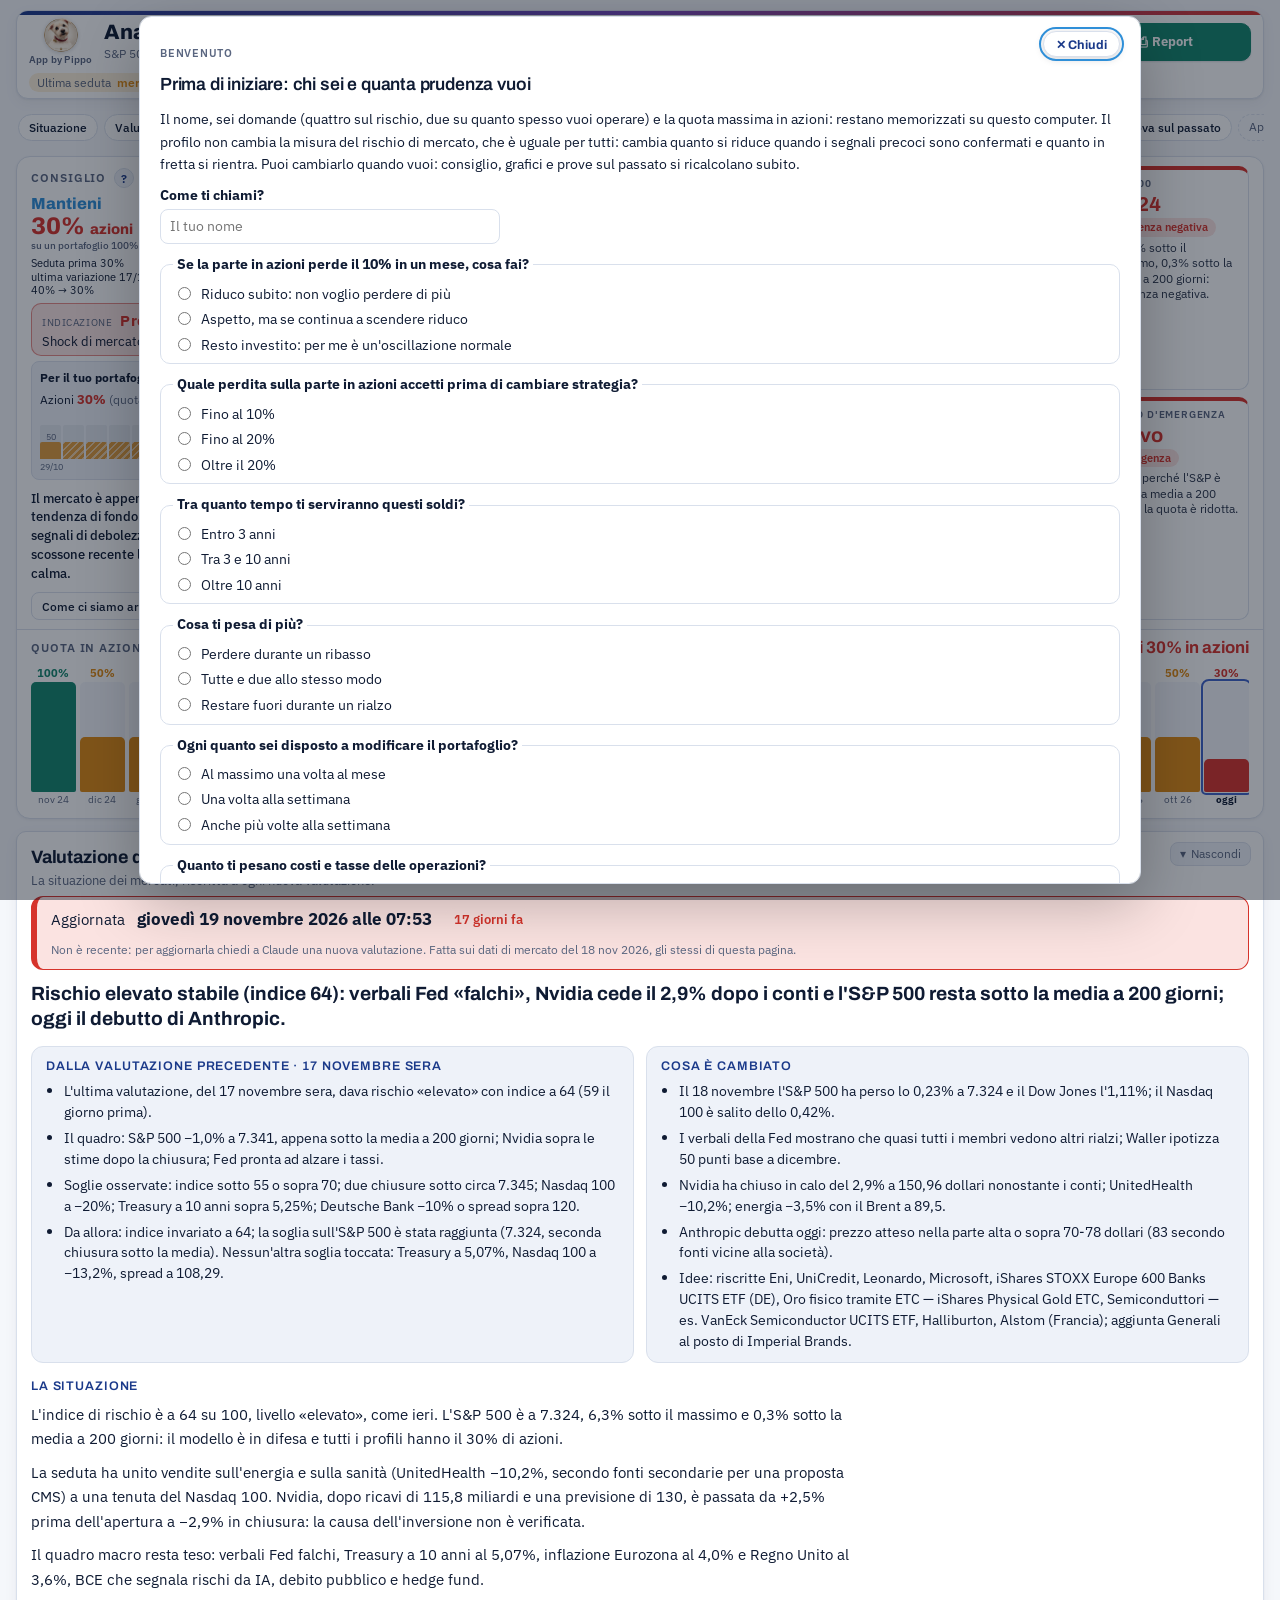
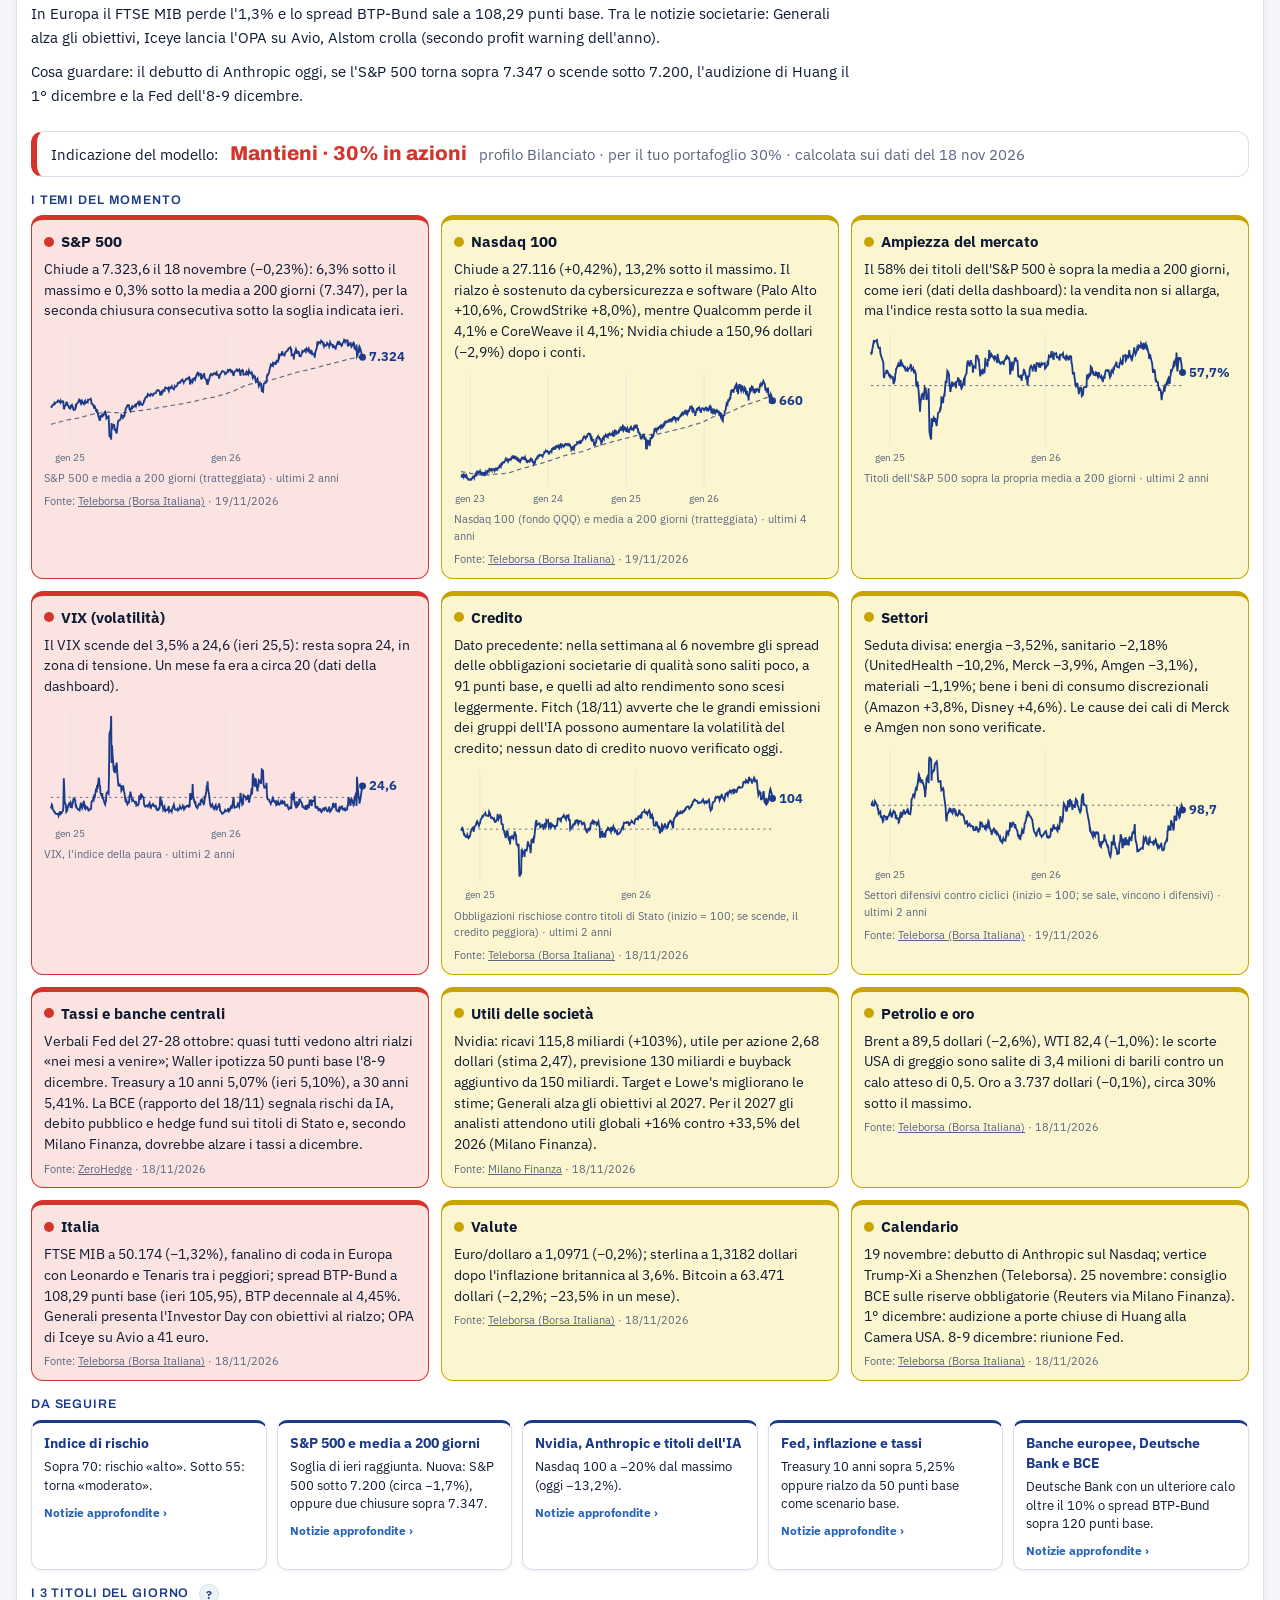
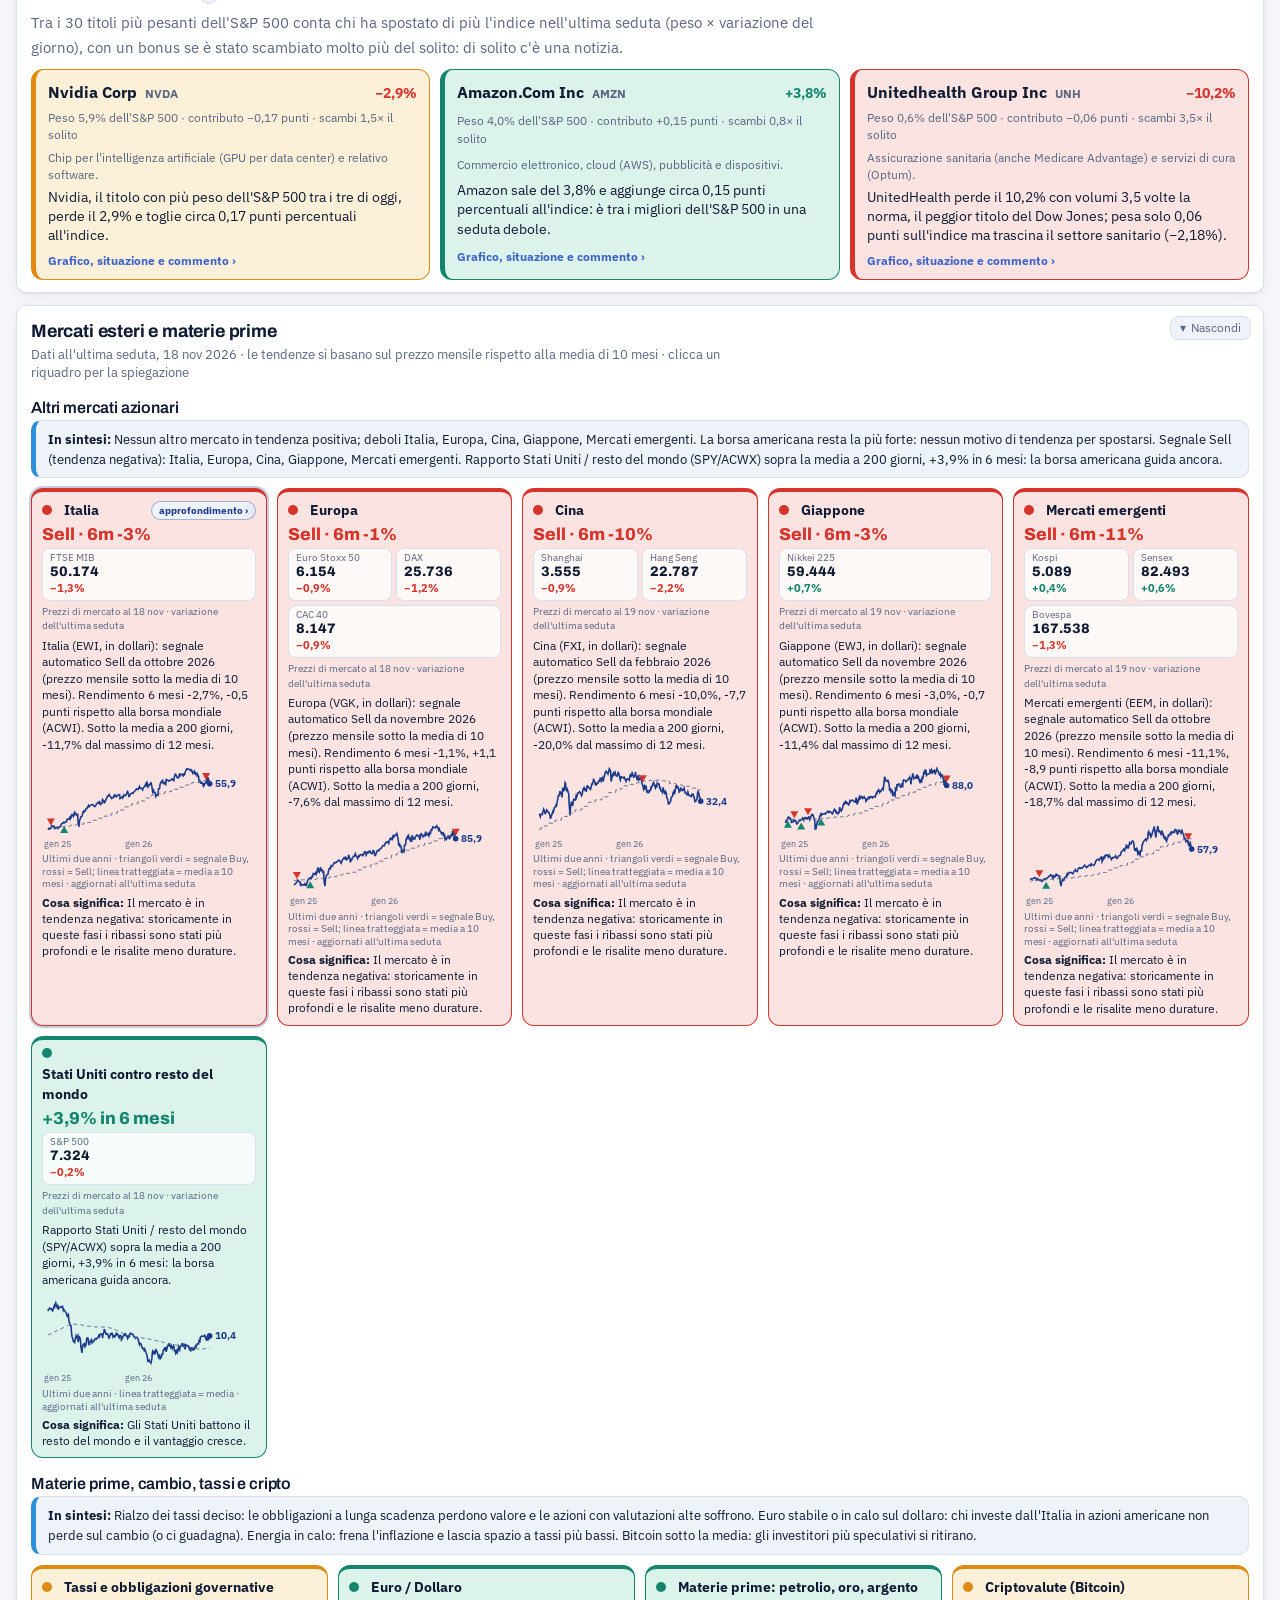
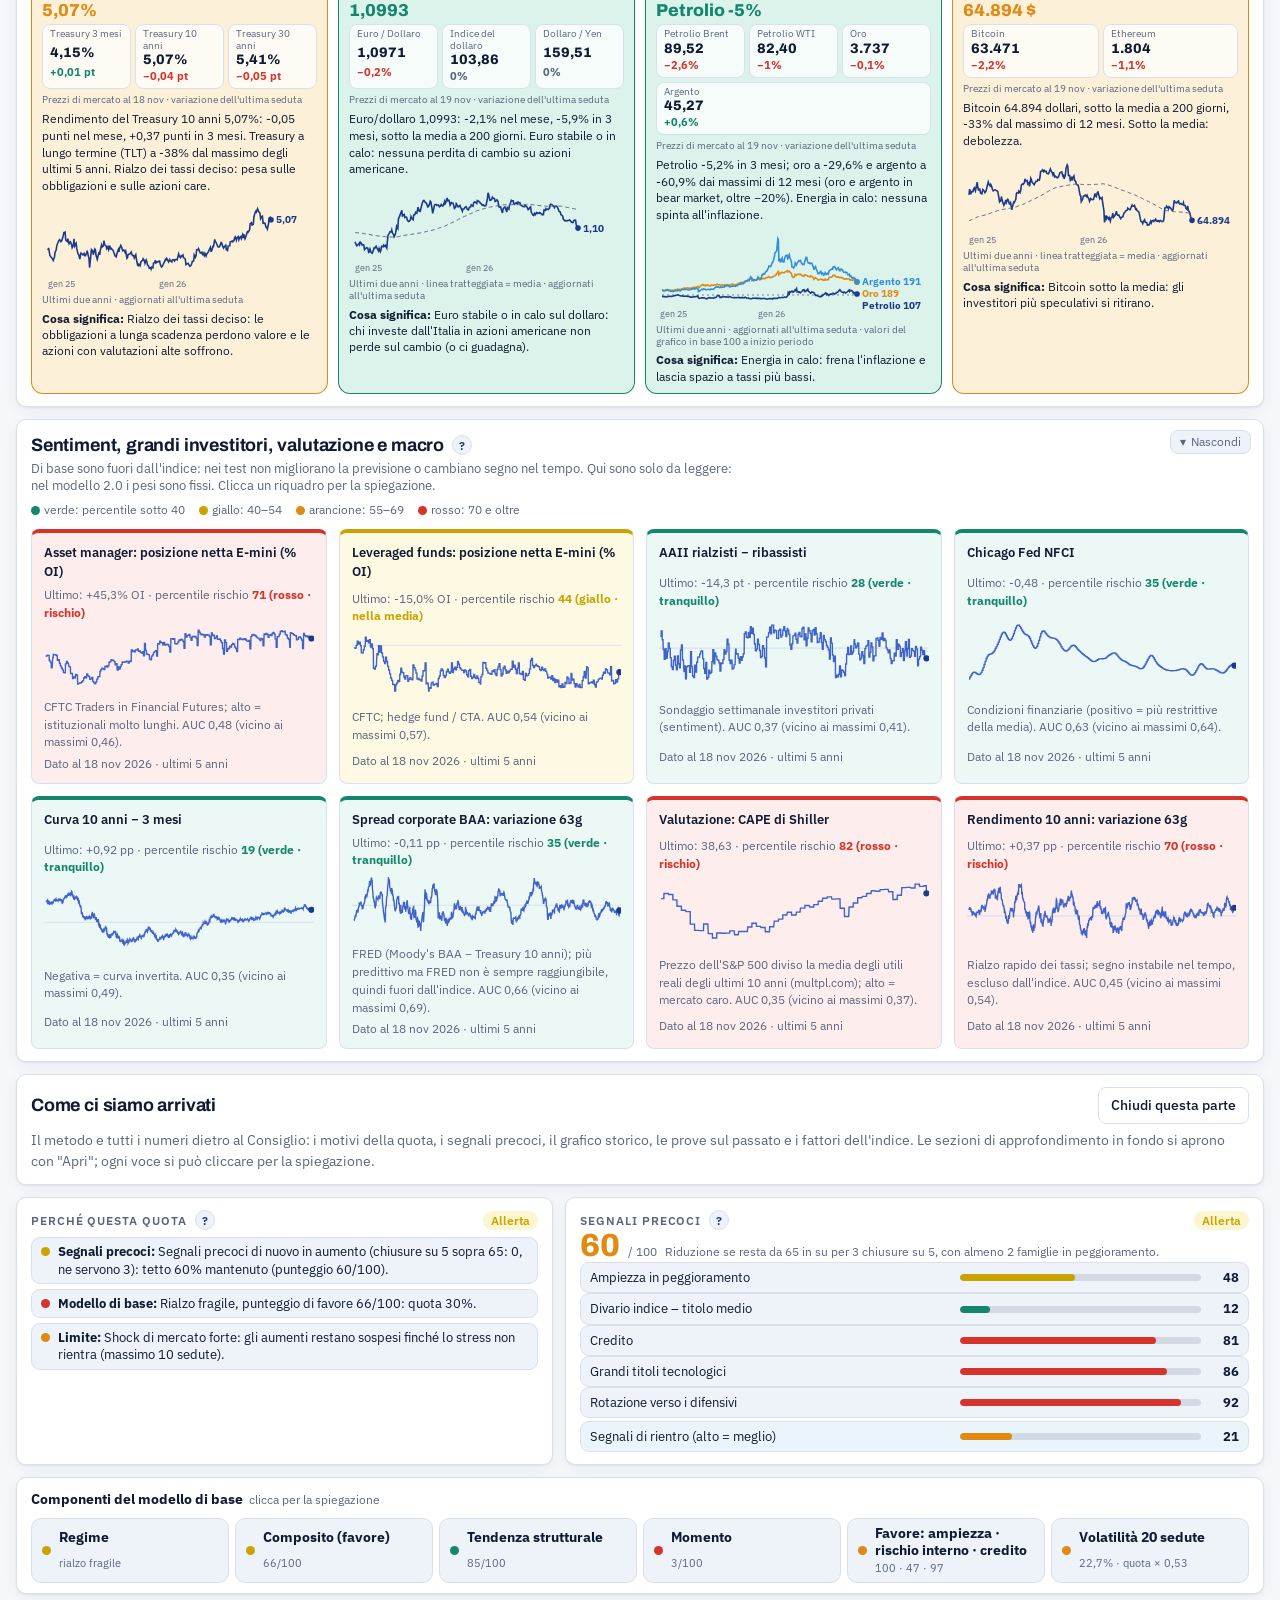
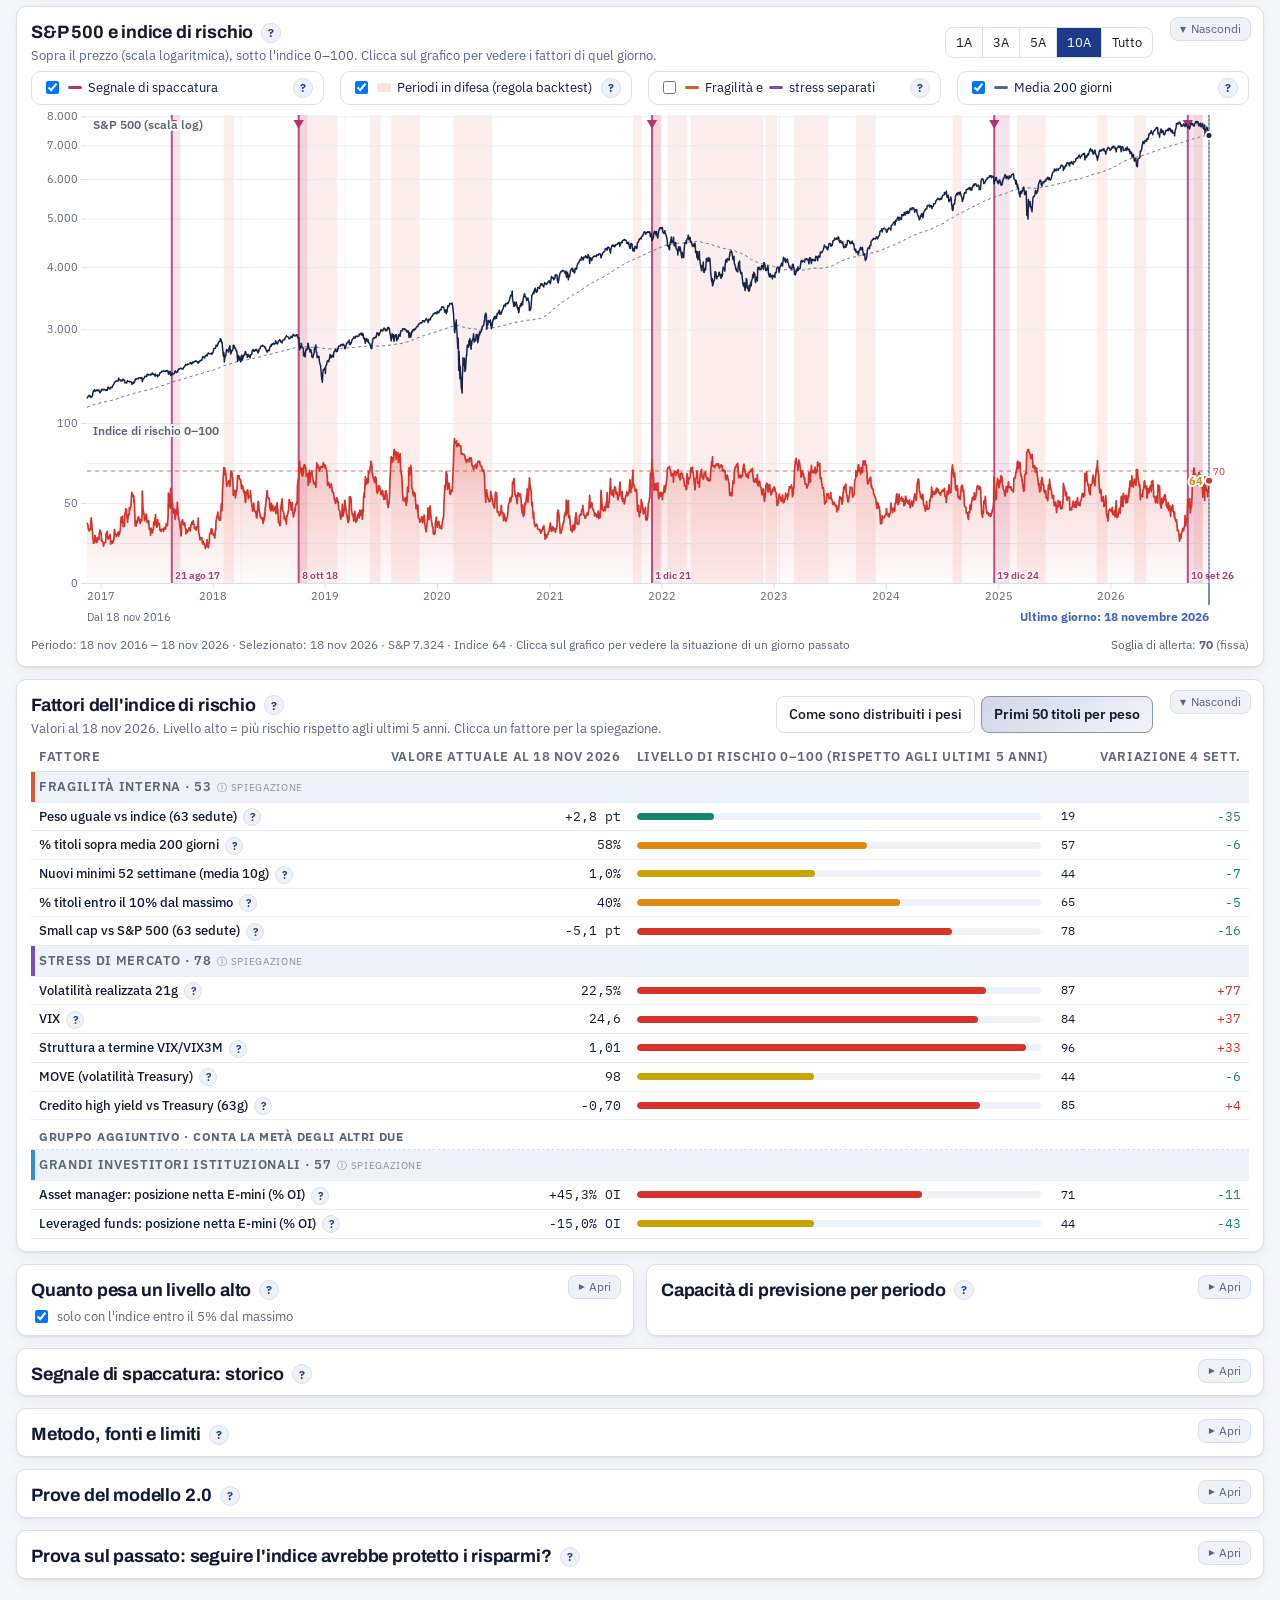
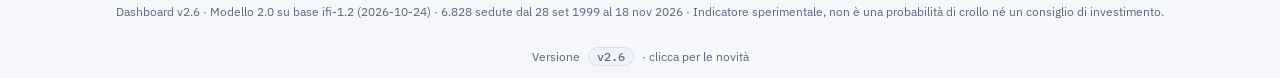
==== index.html @ 7b4da538 "Etichette: 'Divario indice – titolo medio'; stato 'allerta' (non 'rientrata') quando il punteggio de" ====
<!doctype html>
<html lang="it">
<head>
<meta charset="utf-8">
<meta name="viewport" content="width=device-width,initial-scale=1,viewport-fit=cover">
<link rel="icon" href="logo-spillo.png">
<link rel="apple-touch-icon" href="apple-touch-icon.png">
<meta name="apple-mobile-web-app-title" content="Analisi Finanziaria">
<style>:root{color-scheme:light;box-sizing:border-box}html{-webkit-text-size-adjust:100%;text-size-adjust:100%}body{margin:0;padding:0}img{max-width:100%}[hidden]:not([hidden=until-found i]){display:none!important}/* v2.4: mercati compatti (6 riquadri azionari) e approfondimento Italia */
#esteri .est-grid{grid-template-columns:repeat(auto-fit,minmax(min(100%,200px),1fr));gap:10px}
#esteri .est-card{padding:8px 10px;gap:4px;border-top-width:4px}
#esteri .est-card .eh{font-size:.86rem;gap:6px;flex-wrap:wrap}
#esteri .est-card .ev{font-size:1.08rem}
#esteri .est-card .et{font-size:.74rem;line-height:1.4}
#esteri .est-card .ei{font-size:.72rem;line-height:1.4}
#esteri .est-card .cap{font-size:.6rem;line-height:1.3}
#esteri .est-card .est-chart{min-height:86px}
#esteri .est-live{gap:4px}#esteri .est-live .lv-chip{padding:3px 7px;min-width:54px;flex:1 1 54px;border-radius:8px}#esteri .est-live .lv-chip em{font-size:.6rem}#esteri .est-live .lv-chip b{font-size:.86rem}#esteri .est-live .lv-chip i{font-size:.7rem}#esteri .est-live .lv-cap{font-size:.6rem}
#esteri .rep-est{font-size:.84rem;padding:8px 12px}
.deep-tag{position:relative;margin-left:auto;font-size:.64rem;font-weight:700;color:var(--navy);border:1px solid color-mix(in srgb,var(--navy) 35%,transparent);border-radius:999px;padding:1px 7px;white-space:nowrap;
  background:linear-gradient(100deg,var(--panel-2) 0%,var(--panel-2) 35%,color-mix(in srgb,var(--navy) 22%,#fff) 50%,var(--panel-2) 65%,var(--panel-2) 100%);background-size:250% 100%;animation:deepWave 2.4s ease-in-out infinite}
.deep-tag::after{content:'';position:absolute;inset:-1px;border-radius:inherit;border:2px solid var(--navy);opacity:0;animation:deepRing 2.4s ease-out infinite;pointer-events:none}
@keyframes deepWave{0%{background-position:100% 0}60%,100%{background-position:0 0}}
@keyframes deepRing{0%{opacity:.55;transform:scale(1)}70%,100%{opacity:0;transform:scale(1.35,1.7)}}
@media (prefers-reduced-motion:reduce){.deep-tag,.deep-tag::after{animation:none}}
#esteri .est-card.est-it{box-shadow:0 0 0 2px color-mix(in srgb,var(--navy) 25%,transparent)}
.it-deep{display:grid;gap:12px;padding:12px 14px;border:1px solid var(--line);border-left:5px solid var(--navy);border-radius:12px;background:color-mix(in srgb,var(--navy) 4%,var(--panel,#fff))}
.it-h{margin:0;font-size:1.05rem}
.it-kpi{display:grid;grid-template-columns:repeat(auto-fit,minmax(118px,1fr));gap:6px}
.it-k{display:grid;gap:1px;padding:6px 9px;border:1px solid var(--line);border-radius:9px;background:var(--panel,#fff)}.it-k em{font-style:normal;font-size:.66rem;color:var(--muted)}.it-k b{font:800 1rem var(--font-display);font-variant-numeric:tabular-nums}
.it-ch svg{width:100%;height:auto;display:block}
.it-note{font-size:.8rem;line-height:1.45;color:var(--ink);margin:0}
.it-tab{width:100%;border-collapse:collapse;font-size:.8rem}.it-tab th{text-align:left;font-size:.66rem;text-transform:uppercase;letter-spacing:.04em;color:var(--muted);padding:4px 6px;border-bottom:1px solid var(--line);white-space:nowrap}.it-tab td{padding:4px 6px;border-bottom:1px solid var(--line)}.it-tab .r{text-align:right}.it-tab tr.me td{font-weight:700;background:var(--panel-2)}
.it-sets{display:grid;grid-template-columns:repeat(auto-fit,minmax(170px,1fr));gap:6px}
.it-set{display:grid;gap:2px;padding:6px 9px;border:1px solid var(--line);border-radius:9px;background:var(--panel,#fff)}.it-set b{font-size:.8rem}.it-set span{font-size:.72rem;color:var(--muted)}.it-set i{display:block;height:5px;border-radius:3px;margin-top:2px}
.it-bars{display:flex;align-items:flex-end;gap:2px;height:60px;padding-top:4px}.it-bars i{flex:1;background:color-mix(in srgb,var(--navy) 45%,transparent);border-radius:2px 2px 0 0}.it-bars i.now{background:var(--navy)}.it-bars i.rec{background:color-mix(in srgb,var(--amber) 70%,transparent)}.it-bars i.rec.now{background:var(--amber)}
</style>
</head>
<body>


<title>Analisi Finanziaria</title>
<meta name="claude:viewport-fit-sides" content="cover">
<meta name="color-scheme" content="light only">
<script>/* sempre tema chiaro: niente modalità notte */(function(){var r=document.documentElement;function f(){if(r.getAttribute('data-theme')!=='light')r.setAttribute('data-theme','light');}f();new MutationObserver(f).observe(r,{attributes:true,attributeFilter:['data-theme']});})();</script>
<link rel="preconnect" href="https://fonts.googleapis.com">
<link rel="stylesheet" href="https://fonts.googleapis.com/css2?family=Archivo:wght@500;600;700;800&family=IBM+Plex+Sans:wght@400;500;600&family=IBM+Plex+Mono:wght@400;500&display=swap">
<style>
/* Layout: banda di stato in alto, poi schede a griglia; il rosso è riservato al rischio, il blu notte all'interfaccia e ai prezzi */
:root{
  --bg:#f5f7fb; --panel:#ffffff; --panel-2:#eef2f9; --ink:#0f1b33; --muted:#5a6680; --line:#d9e0ec; --grid:#e8edf5;
  --navy:#1b3a8a; --navy-2:#3f63c9; --sky:#2f8fd8; --price:#13254d;
  --risk:#d6332b; --risk-soft:#fbe3e1; --amber:#e08a12; --amber-soft:#fdf0d9; --ok:#14866d; --ok-soft:#dcf3ec;
  --frag:#e2562f; --strs:#7a4cc2; --split:#b8326e;
  --font-display:"Archivo","Helvetica Neue",Arial,sans-serif; --font-body:"IBM Plex Sans","Segoe UI",Roboto,sans-serif; --font-mono:"IBM Plex Mono",ui-monospace,Menlo,monospace;
  --radius:10px; --shadow:0 1px 2px rgba(15,27,51,.06),0 4px 14px rgba(15,27,51,.05);
}
@media (prefers-color-scheme: dark){:root:not([data-theme="light"]){
  --bg:#0b1222; --panel:#121b30; --panel-2:#18233d; --ink:#e7ecf7; --muted:#9aa7c2; --line:#26324f; --grid:#1d2842;
  --navy:#7ea2ff; --navy-2:#a9c0ff; --sky:#5fb3f0; --price:#dfe7fb;
  --risk:#ff6b5f; --risk-soft:#3a1d22; --amber:#f5a93b; --amber-soft:#3a2c14; --ok:#3fcf9f; --ok-soft:#123227;
  --frag:#ff8a5c; --strs:#b18cf2; --split:#f06aa6; --shadow:none; color-scheme:dark}}
:root[data-theme="dark"]{
  --bg:#0b1222; --panel:#121b30; --panel-2:#18233d; --ink:#e7ecf7; --muted:#9aa7c2; --line:#26324f; --grid:#1d2842;
  --navy:#7ea2ff; --navy-2:#a9c0ff; --sky:#5fb3f0; --price:#dfe7fb;
  --risk:#ff6b5f; --risk-soft:#3a1d22; --amber:#f5a93b; --amber-soft:#3a2c14; --ok:#3fcf9f; --ok-soft:#123227;
  --frag:#ff8a5c; --strs:#b18cf2; --split:#f06aa6; --shadow:none; color-scheme:dark}
html{-webkit-text-size-adjust:100%;text-size-adjust:100%}
body{background:var(--bg);color:var(--ink);font-family:var(--font-body);font-size:14px;line-height:1.5}
@media (max-width:560px){.hdr-strip .chip{white-space:normal;max-width:100%}.wrap{overflow-x:clip}}
.wrap{max-width:1280px;margin:0 auto;padding-left:max(16px,env(safe-area-inset-left,0px));padding-right:max(16px,env(safe-area-inset-right,0px));padding-block:10px 32px;display:grid;gap:12px}
h1,h2,h3{font-family:var(--font-display);text-wrap:balance;margin:0;letter-spacing:-.01em}
h1{font-size:clamp(1.35rem,2.6vw,1.8rem);font-weight:800}
h2{font-size:1.12rem;font-weight:700}
h3{font-size:.95rem;font-weight:600}
.muted{color:var(--muted)} .mono{font-family:var(--font-mono);font-variant-numeric:tabular-nums}
.eyebrow{font-size:.72rem;text-transform:uppercase;letter-spacing:.08em;color:var(--muted);font-weight:600}
button,select,input{font:inherit;color:inherit}
button{cursor:pointer}
:focus-visible{outline:2px solid var(--sky);outline-offset:2px}

/* header */
.top{display:flex;flex-wrap:wrap;gap:12px 20px;align-items:center;justify-content:space-between;padding-top:6px}
.brand{display:flex;gap:12px;align-items:center;min-width:0}
.logo{width:40px;height:40px;border-radius:9px;background:linear-gradient(135deg,var(--navy),var(--risk));display:grid;place-items:center;color:#fff;font-family:var(--font-display);font-weight:800;font-size:.85rem;flex:none}
.brand p{margin:0;font-size:.85rem}
.upd{display:flex;gap:10px;align-items:center;flex-wrap:wrap}
/* testata */
.hdr{background:var(--panel);border:1px solid var(--line);border-radius:12px;box-shadow:var(--shadow);padding:10px 14px 8px;display:grid;gap:6px;position:relative;overflow:hidden}
.hdr{justify-content:stretch;align-items:stretch}
.hdr .logo{width:34px;height:34px}
.hdr .brand p{font-size:.8rem}
.hdr-strip{padding-top:6px!important;gap:6px!important}
.hdr .chip{padding:2px 9px}
.hdr::before{content:"";position:absolute;inset:0 0 auto 0;height:4px;background:linear-gradient(90deg,var(--navy),var(--strs),var(--risk))}
.hdr-row{display:flex;flex-wrap:wrap;gap:12px 20px;align-items:center;justify-content:space-between}
.hdr .brand h1{display:flex;align-items:center;flex-wrap:wrap;gap:4px}
.hdr-strip{display:flex;flex-wrap:wrap;gap:8px;border-top:1px solid var(--line);padding-top:10px}
.chip{display:inline-flex;gap:6px;align-items:baseline;background:var(--panel-2);border-radius:999px;padding:3px 11px;font-size:.78rem;white-space:nowrap}
.chip .k{color:var(--muted)} .chip b{font-weight:600;font-variant-numeric:tabular-nums}
.chip.amber{background:var(--amber-soft);color:var(--amber)} .chip.red{background:var(--risk-soft);color:var(--risk)} .chip.green{background:var(--ok-soft);color:var(--ok)}
.chip .up{color:var(--ok)} .chip .dn{color:var(--risk)}
/* v3.3.2 tre bottoni allineati: stessa larghezza e altezza, icona e testo centrati */
.hdr .upd{display:grid;grid-template-columns:repeat(3,minmax(0,1fr));gap:10px;align-items:stretch;flex:1 1 460px;max-width:600px;margin-left:auto}
.hdr .upd .btn,.hdr .upd div.gh-upd{box-sizing:border-box;width:100%;min-height:44px;display:inline-flex;align-items:center;justify-content:center;gap:8px;padding:8px 12px;border-radius:10px;font-size:.88rem;font-weight:700;line-height:1.2;white-space:nowrap;text-align:center;box-shadow:0 1px 2px rgba(15,27,51,.14)}
.hdr .upd .btn .ic,.hdr .upd .btn .spark{font-size:1.1em;line-height:1;flex:none}
.btn.prog > .ic{position:relative;z-index:1}
@media (max-width:900px){.hdr .upd{flex-basis:100%;max-width:none;margin-left:0}}
@media (max-width:560px){.hdr .upd{grid-template-columns:repeat(2,minmax(0,1fr))}.hdr .upd .btn-eval{grid-column:1/-1}}
/* caselle colorate per stato */
.tile.s-ok{border-top:4px solid var(--ok)} .tile.s-yel{border-top:4px solid var(--yel)} .tile.s-warn{border-top:4px solid var(--amber)} .tile.s-risk{border-top:4px solid var(--risk)}
.tile.s-ok .v{color:var(--ok)} .tile.s-yel .v{color:var(--yel)} .tile.s-warn .v{color:var(--amber)} .tile.s-risk .v{color:var(--risk)}
.tile .why{font-size:.76rem;color:var(--ink)}
.tiles .legend{grid-column:1/-1;font-size:.74rem;color:var(--muted);display:flex;flex-wrap:wrap;gap:4px 14px}
/* gruppi pesi */
:root{--g-inst:#2f8fd8;--g-sent:#c2417e;--g-macro:#0f8a8a;--yel:#c9a400;--yel-soft:#fbf5d0}
@media (prefers-color-scheme: dark){:root:not([data-theme="light"]){--yel:#f2d24b;--yel-soft:#352f12}}
:root[data-theme="dark"]{--yel:#f2d24b;--yel-soft:#352f12}
/* caselle sentiment/investitori/macro: 4 livelli */
.sm.q-g{border-top:4px solid var(--ok);background:color-mix(in srgb,var(--ok-soft) 55%,var(--panel))}
.sm.q-y{border-top:4px solid var(--yel);background:color-mix(in srgb,var(--yel-soft) 60%,var(--panel))}
.sm.q-o{border-top:4px solid var(--amber);background:color-mix(in srgb,var(--amber-soft) 60%,var(--panel))}
.sm.q-r{border-top:4px solid var(--risk);background:color-mix(in srgb,var(--risk-soft) 60%,var(--panel))}
.sm .pq{font-weight:700}
.qleg{display:flex;flex-wrap:wrap;gap:4px 14px;font-size:.74rem;color:var(--muted);margin-bottom:10px}
/* riquadro situazione colorato */
.nowbox{transition:background .2s,border-color .2s}
.c-ok{border-color:var(--ok)!important;background:var(--ok-soft)!important} .c-yel{border-color:var(--yel)!important;background:var(--yel-soft)!important} .c-warn{border-color:var(--amber)!important;background:var(--amber-soft)!important} .c-risk{border-color:var(--risk)!important;background:var(--risk-soft)!important}
.sitbox{border:1px solid var(--line);border-left-width:5px;border-radius:10px;padding:10px 12px;display:grid;gap:4px;font-size:.88rem}
.sitbox .lab{color:var(--ink)}
.sitbox .t{font-weight:700}
.dot4{display:inline-block;width:10px;height:10px;border-radius:50%;margin-right:6px;vertical-align:middle}
/* barra di navigazione */
.secnav{position:sticky;top:0;z-index:20;display:flex;gap:6px;overflow-x:auto;padding:5px 2px;background:color-mix(in srgb,var(--bg) 92%,transparent);backdrop-filter:blur(6px);scrollbar-width:none}
.secnav::-webkit-scrollbar{display:none}
.secnav a{white-space:nowrap;text-decoration:none;color:var(--ink);font-size:.78rem;font-weight:500;padding:3px 10px;border-radius:999px;border:1px solid var(--line);background:var(--panel)}
.secnav a:hover{border-color:var(--navy-2);color:var(--navy)}
section[id]{scroll-margin-top:56px}
/* indice in diretta nel riquadro pesi */
.wlive{position:sticky;top:52px;z-index:5;border:1px solid var(--line);border-left-width:5px;border-radius:10px;padding:8px 12px;display:flex;flex-wrap:wrap;gap:4px 16px;align-items:baseline;margin-bottom:10px;box-shadow:var(--shadow);background:var(--panel)}
.wlive .n{font:800 1.6rem var(--font-display);font-variant-numeric:tabular-nums}
.wlive .d{font-size:.8rem;color:var(--muted)}
@keyframes flash{0%{box-shadow:0 0 0 3px var(--navy-2)}100%{box-shadow:var(--shadow)}}
.wlive.flash{animation:flash .6s ease-out}
/* report mensile */
.rep-head{border:1px solid var(--line);border-left-width:6px;border-radius:12px;padding:14px 16px;display:grid;gap:8px}
.rep-head h3{font-size:1.15rem}
.rep-cols{display:grid;gap:12px;grid-template-columns:repeat(auto-fit,minmax(min(100%,300px),1fr))}
.rep-cols ul{margin:0;padding-left:1.1em;display:grid;gap:4px;font-size:.86rem}
.rep-grid{display:grid;gap:12px;grid-template-columns:repeat(auto-fill,minmax(min(100%,230px),1fr));margin-top:14px}
.rc{border:1px solid var(--line);border-top:5px solid var(--muted);border-radius:10px;padding:10px 12px;display:grid;gap:4px;align-content:start;cursor:pointer;text-align:left;font:inherit;color:inherit}
.rc:hover{filter:brightness(.98);border-color:var(--navy-2)}
.rc .sec{font-size:.68rem;text-transform:uppercase;letter-spacing:.07em;color:var(--muted);font-weight:600}
.rc .t{font-weight:600;font-size:.88rem}
.rc .v{font:800 1.25rem var(--font-display);font-variant-numeric:tabular-nums}
.rc .x{font-size:.78rem;color:var(--ink);display:-webkit-box;-webkit-line-clamp:3;-webkit-box-orient:vertical;overflow:hidden}
.rc .chg{font-size:.72rem;color:var(--muted)}
.rc.q0{border-top-color:var(--ok);background:color-mix(in srgb,var(--ok-soft) 50%,var(--panel))} .rc.q0 .v{color:var(--ok)}
.rc.q1{border-top-color:var(--yel);background:color-mix(in srgb,var(--yel-soft) 55%,var(--panel))} .rc.q1 .v{color:var(--yel)}
.rc.q2{border-top-color:var(--amber);background:color-mix(in srgb,var(--amber-soft) 55%,var(--panel))} .rc.q2 .v{color:var(--amber)}
.rc.q3{border-top-color:var(--risk);background:color-mix(in srgb,var(--risk-soft) 55%,var(--panel))} .rc.q3 .v{color:var(--risk)}
.q0b{border-left-color:var(--ok)!important} .q1b{border-left-color:var(--yel)!important} .q2b{border-left-color:var(--amber)!important} .q3b{border-left-color:var(--risk)!important}
.card:has(> .card-head > .fold){position:relative}
.card:has(> .card-head > .fold) > .card-head{padding-right:96px}
.card-head .fold{position:absolute;top:10px;right:12px;border:1px solid var(--line);background:var(--panel-2);border-radius:8px;padding:2px 9px;font-size:.75rem;color:var(--muted);display:inline-flex;gap:5px;align-items:center;cursor:pointer;flex:none}
.card-head .fold:hover{border-color:var(--navy-2);color:var(--navy)}
.card-head .fold i{display:inline-block;transition:transform .2s;font-style:normal}
.card.collapsed{padding-bottom:8px}
.card.collapsed > :not(.card-head){display:none!important}
.card.collapsed .card-head{margin-bottom:0}
.card.collapsed .card-head p{display:none}
.card.collapsed .fold i{transform:rotate(-90deg)}
.secnav .navbtn{white-space:nowrap;font-size:.75rem;padding:3px 10px;border-radius:999px;border:1px dashed var(--line);background:transparent;color:var(--muted)}
.secnav .navbtn:hover{color:var(--navy);border-color:var(--navy-2)}
.rsec{display:grid;gap:6px}
.rsec h4{margin:0;font:700 .78rem var(--font-body);text-transform:uppercase;letter-spacing:.06em;color:var(--muted)}
.rsec p{margin:0;font-size:.9rem;line-height:1.55}
.rparere{border:1px solid var(--line);border-left-width:5px;border-radius:10px;padding:10px 12px}
.rparere h4{color:var(--ink)}
.rparere p:first-of-type{font-weight:600}
.rnote{font-size:.76rem!important;color:var(--muted)}
.htab td,.htab th{padding:5px 8px;font-size:.8rem}
.htab tr.now td{font-weight:700;background:var(--panel-2)}
.rep-parere{border-left:5px solid var(--navy-2);background:var(--panel-2);border-radius:8px;padding:8px 12px;font-size:.9rem}
.legend4{display:flex;flex-wrap:wrap;gap:4px 14px;font-size:.74rem;color:var(--muted)}
.fname .hb{width:18px;height:18px;font-size:.66rem}
.xg-row{display:flex;flex-wrap:wrap;gap:6px;align-items:center;margin:0 0 10px;font-size:.8rem}
.xg-row .btn{padding:5px 10px;font-size:.8rem;display:inline-flex;gap:6px;align-items:center}
.xg-row .btn i{width:9px;height:9px;border-radius:50%;display:inline-block}
.xg-row .btn[aria-pressed="true"]{border-color:var(--navy);box-shadow:inset 0 0 0 1px var(--navy);font-weight:600}
tr.grp[data-g="FRAG"] td{box-shadow:inset 4px 0 0 var(--frag)} tr.grp[data-g="STRS"] td{box-shadow:inset 4px 0 0 var(--strs)}
tr.grp[data-g="INST"] td{box-shadow:inset 4px 0 0 var(--g-inst)} tr.grp[data-g="SENT"] td{box-shadow:inset 4px 0 0 var(--g-sent)} tr.grp[data-g="MACRO"] td{box-shadow:inset 4px 0 0 var(--g-macro)}
/* spiegazione alto/basso */
.hl2{display:grid;gap:8px;grid-template-columns:1fr 1fr}
@media (max-width:520px){.hl2{grid-template-columns:1fr}}
.hl2 div{border-radius:8px;padding:8px 10px;font-size:.85rem;line-height:1.45}
.hl2 .hi{background:var(--risk-soft)} .hl2 .lo{background:var(--ok-soft)}
.hl2 b{display:block;font-size:.72rem;text-transform:uppercase;letter-spacing:.06em;margin-bottom:2px}
.hl2 .hi b{color:var(--risk)} .hl2 .lo b{color:var(--ok)}
.nowbox{margin-top:12px;border:1px solid var(--line);border-radius:10px;padding:12px 14px;display:grid;gap:8px;font-size:.86rem}
.nowbox h3{font-size:.95rem}
.nowbox ul{margin:0;padding-left:1.1em;display:grid;gap:4px}
/* backtest */
.bt-sum{display:grid;gap:12px;grid-template-columns:repeat(auto-fit,minmax(min(100%,230px),1fr));margin-bottom:12px}
.bt-card{border:1px solid var(--line);border-radius:10px;padding:12px 14px;display:grid;gap:3px}
.bt-card .t{font-weight:600;display:flex;gap:6px;align-items:center}
.bt-card .big2{font:800 1.6rem var(--font-display);font-variant-numeric:tabular-nums}
.bt-card .s{font-size:.8rem;color:var(--muted)}
.bt-card .dd{font-weight:700}
.bt-verdict{background:var(--panel-2);border-radius:8px;padding:10px 12px;font-size:.9rem;margin-bottom:12px}
.bt-show{display:flex;flex-wrap:wrap;gap:6px 14px;font-size:.8rem;margin-bottom:6px}
.bt-show label{display:inline-flex;gap:6px;align-items:center;cursor:pointer}
details.bt-set{border:1px solid var(--line);border-radius:10px;padding:8px 12px;margin-bottom:12px}
details.bt-set[open] summary{margin-bottom:8px}
.btn{border:1px solid var(--line);background:var(--panel);border-radius:8px;padding:7px 12px;font-weight:500}
.btn:hover{border-color:var(--navy-2)}
.btn-primary{background:var(--navy);border-color:var(--navy);color:#fff;font-weight:600}
:root[data-theme="dark"] .btn-primary{color:#0b1222}
@media (prefers-color-scheme: dark){:root:not([data-theme="light"]) .btn-primary{color:#0b1222}}
.btn-primary:hover{filter:brightness(1.08)}
.btn[disabled]{opacity:.55;cursor:default}
.upd-status{font-size:.8rem;max-width:520px}
.upd-status[data-kind="ok"]{color:var(--ok)} .upd-status[data-kind="warn"]{color:var(--amber)} .upd-status[data-kind="bad"]{color:var(--risk)}

/* cards */
.card{background:var(--panel);border:1px solid var(--line);border-radius:var(--radius);box-shadow:var(--shadow);padding:12px 14px;min-width:0}
.card-head{display:flex;flex-wrap:wrap;gap:4px 12px;align-items:center;justify-content:space-between;margin-bottom:6px}
.card-head h2{display:flex;align-items:center;gap:2px}
.card-head p{margin:1px 0 0;font-size:.79rem;line-height:1.4;color:var(--muted);max-width:90ch}
.grid2{display:grid;gap:12px;grid-template-columns:repeat(auto-fit,minmax(min(100%,430px),1fr))}

/* stato */
.hero{display:grid;gap:12px;grid-template-columns:minmax(0,1.15fr) minmax(0,2fr);align-items:stretch}
@media (max-width:820px){.hero{grid-template-columns:1fr}}
.gauge-card{display:grid;gap:10px;align-content:start;position:relative;overflow:hidden}
.gauge-card::after{content:"";position:absolute;inset:0 0 auto 0;height:4px;background:var(--state-color,var(--muted))}
.state-chip{display:inline-flex;align-items:center;gap:8px;font-weight:700;font-family:var(--font-display);font-size:.95rem;padding:5px 12px;border-radius:999px;background:var(--state-soft,var(--panel-2));color:var(--state-color,var(--ink));width:max-content}
.state-chip .dot{width:9px;height:9px;border-radius:50%;background:var(--state-color,var(--muted))}
.big{font-family:var(--font-display);font-weight:800;font-size:clamp(3rem,7vw,4.6rem);line-height:1;letter-spacing:-.03em;font-variant-numeric:tabular-nums}
.big small{font-size:.32em;font-weight:600;color:var(--muted);letter-spacing:0;margin-left:6px}
.scale{position:relative;height:10px;border-radius:6px;background:linear-gradient(90deg,var(--ok) 0%,var(--ok) 38%,var(--yel) 42%,var(--yel) 53%,var(--amber) 57%,var(--amber) 68%,var(--risk) 72%,var(--risk) 100%);opacity:.9}
.scale .mk{position:absolute;top:-5px;width:3px;height:20px;background:var(--ink);border-radius:2px;transform:translateX(-1px)}
.scale .th{position:absolute;top:-3px;width:0;height:16px;border-left:2px dashed var(--ink);opacity:.45}
.scale-lab{display:flex;justify-content:space-between;font-size:.7rem;color:var(--muted)}
.takeaway{font-size:.92rem;margin:0}
.date-note{font-size:.8rem;display:flex;gap:8px;align-items:center;flex-wrap:wrap}
.tiles{display:grid;gap:10px;grid-template-columns:repeat(3,minmax(0,1fr))}
@media (max-width:1100px){.tiles{grid-template-columns:repeat(2,minmax(0,1fr))}}
@media (max-width:380px){.tiles{grid-template-columns:1fr}}
.tile{background:var(--panel);border:1px solid var(--line);border-radius:var(--radius);padding:12px 14px;display:grid;gap:4px;align-content:start;min-width:0}
.tile .v{font-family:var(--font-display);font-weight:700;font-size:1.7rem;line-height:1.1;font-variant-numeric:tabular-nums}
.tile .s{font-size:.78rem;color:var(--muted)}
.tile .bar{height:5px;border-radius:3px;background:var(--panel-2);overflow:hidden}
.tile .bar i{display:block;height:100%;border-radius:3px}
.pill{display:inline-block;justify-self:start;padding:1px 8px;border-radius:999px;font-size:.72rem;font-weight:600}
.pill.yel{background:var(--yel-soft);color:var(--yel)} .pill.red{background:var(--risk-soft);color:var(--risk)} .pill.amber{background:var(--amber-soft);color:var(--amber)} .pill.green{background:var(--ok-soft);color:var(--ok)} .pill.grey{background:var(--panel-2);color:var(--muted)}
.delta{font-size:.74rem;font-variant-numeric:tabular-nums}
.delta.up{color:var(--risk)} .delta.down{color:var(--ok)}

/* controls */
.seg{display:inline-flex;border:1px solid var(--line);border-radius:8px;overflow:hidden;background:var(--panel)}
.seg button{border:0;background:transparent;padding:5px 10px;font-size:.8rem;border-right:1px solid var(--line)}
.seg button:last-child{border-right:0}
.seg button[aria-pressed="true"]{background:var(--navy);color:#fff}
:root[data-theme="dark"] .seg button[aria-pressed="true"]{color:#0b1222}
@media (prefers-color-scheme: dark){:root:not([data-theme="light"]) .seg button[aria-pressed="true"]{color:#0b1222}}
.toggles{display:flex;flex-wrap:wrap;gap:6px 14px;font-size:.8rem}
.toggles label{display:inline-flex;gap:6px;align-items:center;cursor:pointer}
.sw{display:inline-block;width:14px;height:3px;border-radius:2px}
.chart-box{position:relative;width:100%;min-height:200px}
.chart-box svg{display:block;width:100%;height:auto;overflow:visible}
.axis text{fill:var(--muted);font-size:11px;font-family:var(--font-body)}
.axis path,.axis line{stroke:var(--line)}
.gridl line{stroke:var(--grid)} .gridl path{display:none}
.tip{position:absolute;pointer-events:none;background:var(--panel);border:1px solid var(--line);border-radius:8px;box-shadow:0 6px 24px rgba(0,0,0,.14);padding:7px 10px;font-size:.78rem;line-height:1.45;min-width:150px;z-index:5;display:none}
.tip b{font-weight:600}
.tip .row{display:flex;justify-content:space-between;gap:12px}
.chart-foot{display:flex;flex-wrap:wrap;gap:8px 14px;justify-content:space-between;align-items:center;margin-top:8px;font-size:.78rem}

/* factors */
.presets{display:flex;flex-wrap:wrap;gap:6px}
.presets .btn{padding:5px 10px;font-size:.8rem}
.warnbox{font-size:.78rem;background:var(--amber-soft);color:var(--ink);border-radius:8px;padding:8px 10px;border:1px solid color-mix(in srgb,var(--amber) 40%,transparent)}
.tbl-wrap{overflow-x:auto}
table{border-collapse:collapse;width:100%;font-size:.82rem}
th{text-align:left;font-weight:600;color:var(--muted);font-size:.72rem;text-transform:uppercase;letter-spacing:.05em;padding:6px 8px;border-bottom:1px solid var(--line);white-space:nowrap}
td{padding:7px 8px;border-bottom:1px solid var(--grid);vertical-align:middle}
td.r,th.r{text-align:right}
td.mono{white-space:nowrap}
tr.grp td{background:var(--panel-2);font-weight:600;font-size:.76rem;text-transform:uppercase;letter-spacing:.05em;color:var(--muted)}
.pbar{display:flex;align-items:center;gap:8px;min-width:120px}
.pbar .track{flex:1;height:7px;border-radius:4px;background:var(--panel-2);position:relative;overflow:hidden}
.pbar .track i{position:absolute;inset:0 auto 0 0;border-radius:4px}
.pbar span{width:26px;text-align:right;font-family:var(--font-mono);font-size:.76rem}
.fname{font-weight:500}
.fdesc{font-size:.74rem;color:var(--muted)}

/* backtest */
.ctl-row{display:flex;flex-wrap:wrap;gap:10px 18px;align-items:end;margin-bottom:12px}
.ctl{display:grid;gap:3px;font-size:.78rem}
.ctl label{color:var(--muted)}
.ctl input[type=range]{width:150px;accent-color:var(--risk)}
.ctl select,.ctl input[type=date],.ctl input[type=number]{border:1px solid var(--line);background:var(--panel);border-radius:6px;padding:4px 6px}
.metrics td.best{font-weight:700}
.small-multi{display:grid;gap:12px;grid-template-columns:repeat(auto-fit,minmax(min(100%,260px),1fr))}
.sm{border:1px solid var(--line);border-radius:8px;padding:10px 12px;display:grid;gap:4px;min-width:0}
.sm .t{font-size:.82rem;font-weight:600}
.sm .n{font-size:.74rem;color:var(--muted)}
.prose{max-width:78ch;font-size:.88rem}
.prose p{margin:.4em 0 .8em}
.prose ul{margin:.2em 0 .8em;padding-left:1.2em}
.tag{font-family:var(--font-mono);font-size:.72rem;padding:0 5px;border-radius:4px;background:var(--panel-2)}
.loading{padding:40px;text-align:center;color:var(--muted)}
.preset-desc{font-size:.8rem;color:var(--muted);background:var(--panel-2);border-radius:8px;padding:8px 10px;margin:0 0 10px;min-height:3.2em}
.preset-desc.on{color:var(--ink)}
.presets .btn[aria-pressed="true"]{border-color:var(--navy);box-shadow:inset 0 0 0 1px var(--navy)}
.top50 td{font-size:.8rem;padding:5px 8px}
dialog.help.wide{max-width:min(1000px,calc(100vw - 32px))}
.top50 td:nth-child(2){white-space:nowrap}
.hb{display:inline-grid;place-items:center;width:20px;height:20px;border-radius:50%;border:1px solid var(--line);background:var(--panel-2);color:var(--navy);font:600 .72rem var(--font-body);cursor:pointer;vertical-align:middle;margin-left:6px;padding:0;flex:none}
.hb:hover{background:var(--navy);color:#fff;border-color:var(--navy)}
[data-help].clickable{cursor:pointer}
.tile[data-help]:hover,.gauge-card[data-help]:hover{border-color:var(--navy-2)}
.metrics tbody tr[data-help]:hover td,#factTable tbody tr.clickable:hover td{background:var(--panel-2)}
dialog.help{border:1px solid var(--line);border-radius:12px;background:var(--panel);color:var(--ink);max-width:min(620px,calc(100vw - 32px));width:100%;padding:0;box-shadow:0 20px 60px rgba(0,0,0,.25)}
.xtop{position:sticky;top:6px;z-index:20;justify-self:end;margin:-4px 0 -22px;font:700 .78rem var(--font-display);background:#fff;color:var(--navy);border:1px solid var(--line);border-radius:99px;padding:4px 12px;box-shadow:0 2px 8px rgba(10,18,34,.18);cursor:pointer}.xtop:hover{background:var(--navy);color:#fff}#indDlg .hclose{display:none}
dialog.help::backdrop{background:rgba(10,18,34,.45)}
.help-in{padding:18px 20px;display:grid;gap:10px}
.help-in h3{font-size:1.1rem}
.help-in p{margin:0;font-size:.9rem;line-height:1.55}
.help-in .lab{font-size:.7rem;text-transform:uppercase;letter-spacing:.07em;color:var(--muted);font-weight:600}
.help-close{justify-self:end}
.foot{font-size:.75rem;color:var(--muted);text-align:center}
.legend-dot{display:inline-block;width:9px;height:9px;border-radius:50%;margin-right:4px;vertical-align:middle}
details summary{cursor:pointer;font-weight:600;font-size:.85rem}
@media (prefers-reduced-motion: no-preference){.tile,.card{transition:border-color .2s}}
/* valutazione attuale e versioni */
.btn-eval{background:linear-gradient(135deg,var(--strs),var(--sky));border-color:transparent;color:#fff;font-weight:600;display:inline-flex;align-items:center;gap:6px}
.btn-eval:hover{filter:brightness(1.08)}
.btn-eval .spark{font-size:.9em}
.ver{border:1px solid var(--line);background:var(--panel-2);color:var(--muted);border-radius:999px;padding:1px 8px;font:500 .72rem var(--font-mono);cursor:pointer;margin-left:8px;vertical-align:middle}
.ver:hover{color:var(--navy);border-color:var(--navy-2)}
.evlev{display:inline-flex;align-items:center;gap:8px;padding:4px 12px;border-radius:999px;font:700 .9rem var(--font-display);width:max-content}
.evlev .dot{width:9px;height:9px;border-radius:50%;background:currentColor}
.evlev.basso{background:var(--ok-soft);color:var(--ok)} .evlev.moderato{background:var(--yel-soft);color:var(--yel)} .evlev.elevato{background:var(--amber-soft);color:var(--amber)} .evlev.alto{background:var(--risk-soft);color:var(--risk)}
.ev h4{margin:0 0 4px;font:600 .8rem var(--font-body);text-transform:uppercase;letter-spacing:.06em;color:var(--muted)}
.ev ul{margin:0;padding-left:1.1em;display:grid;gap:4px;font-size:.88rem}
.ev .ext{list-style:none;padding:0;display:grid;gap:8px}
.ev .ext li{border:1px solid var(--line);border-radius:8px;padding:8px 10px;font-size:.85rem}
.ev .ext .src{font-size:.75rem;color:var(--muted)}
.ev a{color:var(--navy-2)}
.ev .box{background:var(--panel-2);border-radius:8px;padding:10px 12px;font-size:.88rem}
.ev .warnbox{margin:0}
.ev-title{font-size:1.15rem;line-height:1.3}
.ev-meta{font-size:.76rem;color:var(--muted)}
.ev-actions{display:flex;flex-wrap:wrap;gap:8px;justify-content:space-between;align-items:center;border-top:1px solid var(--line);padding-top:10px}
.ev-status{font-size:.82rem}
.ev-status[data-kind="ok"]{color:var(--ok)} .ev-status[data-kind="warn"]{color:var(--amber)} .ev-status[data-kind="bad"]{color:var(--risk)}
.ev .seg-pill{font-size:.68rem;font-weight:600;padding:0 7px;border-radius:999px;margin-right:6px;white-space:nowrap}
.seg-pill.piu{background:var(--risk-soft);color:var(--risk)} .seg-pill.meno{background:var(--ok-soft);color:var(--ok)} .seg-pill.neutro{background:var(--panel-2);color:var(--muted)}
.ev table td{font-size:.82rem;vertical-align:top}
.chlog{display:grid;gap:10px;font-size:.86rem}
.chlog h4{margin:0;font:600 .9rem var(--font-display)}
.chlog ul{margin:2px 0 0;padding-left:1.1em}
.evprog{border:1px solid var(--line);border-radius:10px;padding:10px 12px;display:grid;gap:6px}
.evprog .track{height:10px;border-radius:6px;background:var(--panel-2);overflow:hidden}
.evprog .track i{display:block;height:100%;width:0;border-radius:6px;background:linear-gradient(90deg,var(--strs),var(--sky));transition:width .8s ease}
.evprog .row{display:flex;justify-content:space-between;gap:10px;font-size:.8rem}
.evprog .steps{display:flex;gap:6px;flex-wrap:wrap;font-size:.72rem;color:var(--muted)}
.evprog .steps span{padding:1px 8px;border-radius:999px;background:var(--panel-2)}
.evprog .steps span.on{background:var(--strs);color:#fff}
.evprog .steps span.done{background:var(--ok-soft);color:var(--ok)}
.btn-eval{position:relative;overflow:hidden}

/* v1.11 */
.exbox{border:1px dashed var(--sky);background:var(--panel-2);border-radius:10px;padding:9px 12px;display:grid;gap:3px}
.exbox b{font-size:.7rem;text-transform:uppercase;letter-spacing:.07em;color:var(--sky)}
.exbox p{margin:0;font-size:.88rem;line-height:1.5}
.nowcard{padding:12px 16px}
.nowcard .nowbox{margin-top:0}
.nowbox.wide{grid-template-columns:minmax(160px,210px) 1fr;align-items:start;column-gap:18px}
.nowbox.wide ul{grid-template-columns:repeat(auto-fit,minmax(min(300px,100%),1fr));column-gap:24px}
.nowbox.wide .fdesc{grid-column:1/-1}
@media (max-width:760px){.nowbox.wide{grid-template-columns:minmax(0,1fr)}}
.nowbox,.nowbox li{min-width:0;overflow-wrap:anywhere}
#factTable tr.grp.clickable{cursor:pointer}
#factTable tr.grp.clickable:hover td{filter:brightness(.96)}
#factTable tr.grp .gi{font-weight:400;opacity:.7;margin-left:6px;font-size:.78em}
.toggles label .hb{margin-left:3px}
.btn.prog{position:relative;overflow:hidden}
.btn.prog::before{content:"";position:absolute;left:0;top:0;bottom:0;width:var(--p,0%);background:linear-gradient(90deg,var(--amber),var(--yel) 50%,var(--ok));opacity:.92;transition:width .8s ease}
.btn.prog.prog-ok::before{background:var(--ok);opacity:1}
.btn.prog.prog-bad::before{background:var(--risk);opacity:1}
.btn-eval .blab{white-space:normal;text-align:center;line-height:1.15}
.btn.prog > .blab,.btn.prog > .spark{position:relative;z-index:1}
.btn.prog .blab{text-shadow:0 1px 2px rgba(0,0,0,.45);color:#fff;font-variant-numeric:tabular-nums}
.btn-rep{border-color:var(--navy-2);color:var(--navy);font-weight:600;display:inline-flex;align-items:center;gap:6px}
.btn-rep .ic{font-size:.95em}
.pchk{display:flex;gap:7px;align-items:flex-start;font-size:.82rem;cursor:pointer;line-height:1.35}
.pchk input{margin-top:2px;accent-color:var(--navy-2)}
.pchk.big{font-size:.92rem;padding:9px 12px;border:1px solid var(--line);border-left:5px solid var(--strs);border-radius:10px;background:var(--panel-2)}
.pdf-actions{display:flex;justify-content:space-between;gap:10px;flex-wrap:wrap;align-items:center}
#pdfStatus[data-kind="ok"]{color:var(--ok)} #pdfStatus[data-kind="bad"]{color:var(--risk)} #pdfStatus[data-kind="warn"]{color:var(--amber)}
.pdfov{position:fixed;inset:0;z-index:9999;background:var(--bg);display:grid;place-items:center}
.pdfov[hidden]{display:none}
.pdfov .in{width:min(440px,90vw);display:grid;gap:10px;text-align:center}
.pdfov .track{height:10px;border-radius:6px;background:var(--panel-2);overflow:hidden;border:1px solid var(--line)}
.pdfov .track i{display:block;height:100%;width:0;background:linear-gradient(90deg,var(--amber),var(--yel),var(--ok));transition:width .4s}
#pdfStage{position:absolute;left:0;top:0;width:1100px;background:var(--bg);padding:2px}
.pdfmode .fold,.pdfmode .hb,.pdfmode #btnTop50,.pdfmode #rangeSeg{display:none!important}
.rep-sub{display:flex;align-items:baseline;gap:10px;flex-wrap:wrap;margin:16px 0 8px}
.rep-sub h3{font-size:1rem;margin:0}
.rep-est{border:1px solid var(--line);border-left:5px solid var(--sky);border-radius:10px;padding:10px 12px;background:var(--panel-2);font-size:.88rem;margin-bottom:10px}
/* v1.12.1 colonne valutazione */
.evcol{border-radius:12px;padding:12px 14px;border:1px solid var(--line)}
.evcol h4{margin:0 0 6px;font:800 .98rem var(--font-display)}
.evres{border:2px solid var(--navy-2);border-left-width:8px;background:color-mix(in srgb,var(--navy-2) 11%,var(--panel));border-radius:12px;padding:12px 16px;display:grid;gap:4px}
.evres h4{margin:0;color:var(--navy);font:800 1rem var(--font-display);text-transform:none;letter-spacing:0}
.evres ul{margin:0;padding-left:1.2em;display:grid;gap:5px;font-size:.95rem;line-height:1.45}
.evdet{border:1px solid var(--line);border-radius:12px;padding:8px 12px;display:grid;gap:10px}
.evdet[open] > summary{margin-bottom:8px}
.evdet > summary{cursor:pointer;font-weight:700;color:var(--navy)}
.evdash{background:var(--panel-2);border-left:6px solid var(--navy);box-shadow:inset 0 0 0 1px rgba(27,58,138,.08)}
.evdash h4{color:var(--navy)}
.evdash .evset{font-size:.78rem;color:var(--muted);margin:-2px 0 6px;padding:5px 8px;border-radius:7px;background:var(--panel)}
.evext{background:var(--panel);border-left:6px solid var(--sky)}
.evext h4{color:var(--sky)}
/* v1.12 idee */
:root{--idea:#0d7f8c;--idea-2:#5b3fc4;--idea-soft:#e6f6f7}
@media (prefers-color-scheme: dark){:root:not([data-theme="light"]){--idea:#3cc4d2;--idea-2:#a58bff;--idea-soft:#0f2a30}}
:root[data-theme="dark"]{--idea:#3cc4d2;--idea-2:#a58bff;--idea-soft:#0f2a30}
.ideas{border:2px solid var(--idea);border-radius:14px;background:var(--idea-soft);padding:14px 16px;display:grid;gap:10px;position:relative;overflow:hidden}
.ideas::before{content:"";position:absolute;left:0;top:0;right:0;height:5px;background:linear-gradient(90deg,var(--idea),var(--idea-2))}
.ideas h4{margin:0;color:var(--idea);font:800 1.02rem var(--font-display);display:flex;align-items:center;gap:8px}
.ideas .warn{border:1px solid var(--idea-2);border-radius:10px;padding:8px 11px;font-size:.84rem;background:var(--panel);line-height:1.45}
.ideas .warn b{color:var(--idea-2)}
.ideas .prem{margin:0;font-size:.9rem}
.idea-grid{display:grid;grid-template-columns:repeat(auto-fill,minmax(min(100%,280px),1fr));gap:10px}
.ideas,.risky-box,.idea{min-width:0}
.help-in>*,#evBody>*,#evBody>* >*{min-width:0}
.ev th{white-space:normal}
.ev .tbl-wrap{max-width:100%}
.idea{overflow-wrap:anywhere}
.idea{background:var(--panel);border:1px solid var(--line);border-top:4px solid var(--idea);border-radius:11px;padding:10px 12px;display:grid;gap:5px;font-size:.84rem;align-content:start}
.idea.neg{border-top-color:var(--risk)}
.idea .tags{display:flex;gap:5px;flex-wrap:wrap}
.idea .tag{font-size:.66rem;font-weight:700;text-transform:uppercase;letter-spacing:.05em;padding:1px 7px;border-radius:999px;background:var(--idea-soft);color:var(--idea)}
.idea .tag.dir{background:var(--idea);color:#fff}
.idea.neg .tag.dir{background:var(--risk)}
.idea .nm{font:700 .98rem var(--font-display)}
.idea .tk{font:500 .78rem var(--font-mono);color:var(--muted)}
.idea .r b{color:var(--ink)}
.idea .src{font-size:.74rem;color:var(--muted)}
/* v1.17.4 bottoni sfumati per contenuto */
.presets .btn,.xg-row .btn,#btnWReset,#btnTop50,#btnToday{--c:var(--navy-2);background:linear-gradient(135deg,color-mix(in srgb,var(--c) 20%,var(--panel)),color-mix(in srgb,var(--c) 6%,var(--panel)));border-color:color-mix(in srgb,var(--c) 45%,var(--line));color:var(--ink);font-weight:600;transition:background .2s,box-shadow .2s}
.presets .btn:hover,.xg-row .btn:hover,#btnWReset:hover,#btnTop50:hover,#btnToday:hover{background:linear-gradient(135deg,color-mix(in srgb,var(--c) 32%,var(--panel)),color-mix(in srgb,var(--c) 12%,var(--panel)));border-color:var(--c)}
.presets .btn[aria-pressed="true"],.xg-row .btn[aria-pressed="true"]{background:linear-gradient(135deg,color-mix(in srgb,var(--c) 42%,var(--panel)),color-mix(in srgb,var(--c) 18%,var(--panel)));border-color:var(--c);box-shadow:inset 0 0 0 1px var(--c)}
.presets .btn[data-preset="eq"]{--c:var(--ok)}
.presets .btn[data-preset="frag"]{--c:var(--frag)}
.presets .btn[data-preset="strs"]{--c:var(--strs)}
.presets .btn[data-preset="breadth"]{--c:var(--sky)}
.presets .btn[data-preset="all"]{background:linear-gradient(110deg,color-mix(in srgb,var(--g-inst) 18%,var(--panel)),color-mix(in srgb,var(--g-sent) 16%,var(--panel)) 55%,color-mix(in srgb,var(--g-macro) 18%,var(--panel)));border-color:color-mix(in srgb,var(--g-sent) 40%,var(--line))}
.xg-row .btn[data-xg="gI"]{--c:var(--g-inst)} .xg-row .btn[data-xg="gSe"]{--c:var(--g-sent)} .xg-row .btn[data-xg="gM"]{--c:var(--g-macro)}
#btnWReset{--c:var(--ok)} #btnTop50{--c:var(--navy)} #btnToday{--c:var(--amber)}
/* v2.0 regola mese per mese */
.rule-card{grid-column:1/-1;display:grid;gap:8px;cursor:pointer}
.rule-card:hover{border-color:var(--navy-2)}
.rule-head{display:flex;justify-content:space-between;align-items:baseline;gap:6px 14px;flex-wrap:wrap}
.rule-head .eyebrow b{color:var(--ink)}
.rule-now{font:700 1.05rem var(--font-display)}
.rbars{overflow-x:auto;padding-bottom:2px}
.rbars-in{position:relative;display:grid;grid-template-columns:repeat(var(--n,25),minmax(36px,1fr));gap:4px;min-width:calc(var(--n,25) * 40px)}
.rcol{display:grid;grid-template-rows:17px 110px 16px;justify-items:center;font-variant-numeric:tabular-nums;min-width:0}
.rcol .rv{font-size:.7rem;font-weight:700;align-self:end}
.rcol .rb{width:100%;height:110px;display:flex;align-items:flex-end;background:color-mix(in srgb,var(--panel-2) 70%,transparent);border-radius:5px 5px 2px 2px}
.rcol .rb i{display:block;width:100%;border-radius:5px 5px 2px 2px;min-height:2px}
.rcol .rm{font-size:.62rem;color:var(--muted);white-space:nowrap;align-self:end}
.rule-why{font-size:.82rem;font-weight:600}
.qpil{display:grid;grid-template-columns:repeat(6,minmax(0,1fr));gap:6px}
@media (max-width:1100px){.qpil{grid-template-columns:repeat(3,minmax(0,1fr))}}
@media (max-width:560px){.qpil{grid-template-columns:repeat(2,minmax(0,1fr))}}
.qp{display:grid;grid-template-columns:10px 1fr;align-items:center;column-gap:7px;row-gap:1px;border:1px solid var(--line);border-radius:10px;padding:6px 10px;font-size:.78rem;background:var(--panel-2);min-width:0}
.qp i{grid-row:1/3}
.qp b{line-height:1.2}
.qp i{width:9px;height:9px;border-radius:50%;display:inline-block}
.qp em{font-style:normal;color:var(--muted);font-size:.7rem}
.rcol.cur .rb{outline:2px solid var(--navy-2);outline-offset:1px}
.rcol.cur .rm{color:var(--ink);font-weight:700}
/* v2.0 fattori e pesi in un'unica tabella */
.fw-bar{display:grid;grid-template-columns:minmax(0,1fr);gap:12px;align-items:start;margin:4px 0 10px}
@media (max-width:900px){.fw-bar{grid-template-columns:1fr}}
.fw-ctl{display:grid;gap:8px}
.fw-ctl .presets,.fw-ctl .xg-row{display:flex;flex-wrap:wrap;gap:6px;align-items:center;margin:0}
.fw-lab{font-size:.7rem;text-transform:uppercase;letter-spacing:.06em;color:var(--muted);font-weight:700;min-width:118px}
.fw-help{display:flex;flex-wrap:wrap;gap:4px 16px;align-items:center;font-size:.8rem;font-weight:600}
.fw-help .muted{font-weight:400;font-size:.76rem}
#fattori > .wlive{position:sticky;top:52px;z-index:6;margin:0 0 10px;box-shadow:0 6px 14px -10px rgba(0,0,0,.35)}
#factTable th.wcol{min-width:170px}
#factTable td.wcell{min-width:170px;cursor:default}
.wcell .wr{display:grid;grid-template-columns:minmax(0,1fr) 36px;gap:8px;align-items:center}
.wcell input[type=range]{width:100%;accent-color:var(--navy)}
.wcell output{text-align:right;font-family:var(--font-mono);font-size:.78rem}
.wcell .wlab{display:block;font-size:.66rem;color:var(--muted);text-transform:uppercase;letter-spacing:.05em;font-weight:600;margin-bottom:1px}
#factTable tr.excl .fname,#factTable tr.excl td.mono,#factTable tr.excl .pbar{opacity:.55}
#factTable tr.wsep-row td{font-size:.72rem;text-transform:uppercase;letter-spacing:.06em;color:var(--muted);font-weight:700;padding-top:14px;border-bottom:1px dashed var(--line)}
#factTable tr.xgrp td{border-top:1px dashed var(--line)}
#factTable tr.grp td.wcell{box-shadow:none;text-transform:none;letter-spacing:0}
#factTable th.wcol{background:color-mix(in srgb,var(--sky) 30%,var(--panel));color:var(--navy);border-radius:8px 8px 0 0}
#factTable td.wcell{background:color-mix(in srgb,var(--sky) 14%,var(--panel))}
#factTable tr.grp td.wcell{background:color-mix(in srgb,var(--sky) 26%,var(--panel))}
#factTable td.wcell output{font-weight:700;color:var(--navy)}
@media (max-width:700px){#factTable td.wcell{padding:6px 8px;border-radius:8px}}
@media (max-width:1024px){
#fattori .tbl-wrap{overflow:visible}
#factTable,#factTable tbody{display:block;width:100%}
#factTable thead{display:none}
#factTable tr{display:grid;grid-template-columns:auto minmax(0,1fr) auto;gap:4px 10px;align-items:center;padding:8px 8px;border-bottom:1px solid var(--line)}
#factTable td{border:0;padding:0;min-width:0}
#factTable td:first-child,#factTable td.wcell{grid-column:1/-1}
#factTable td.wcell{min-width:0}
#factTable .fdesc{display:none}
#factTable tr.grp{padding:8px 10px}
#factTable tr.grp td{background:none}
#factTable tr.grp{background:var(--panel-2)}
#factTable tr.grp[data-g="FRAG"]{box-shadow:inset 4px 0 0 var(--frag)} #factTable tr.grp[data-g="STRS"]{box-shadow:inset 4px 0 0 var(--strs)}
#factTable tr.grp[data-g="INST"]{box-shadow:inset 4px 0 0 var(--g-inst)} #factTable tr.grp[data-g="SENT"]{box-shadow:inset 4px 0 0 var(--g-sent)} #factTable tr.grp[data-g="MACRO"]{box-shadow:inset 4px 0 0 var(--g-macro)}
#factTable tr.grp td:first-child{box-shadow:none}
}
/* v3.0 consiglio e profilo */
.hero{grid-template-columns:minmax(0,1fr) minmax(0,1fr) minmax(0,1.8fr)}
@media (max-width:1280px){.hero{grid-template-columns:minmax(0,1.2fr) minmax(0,1fr)}.hero .tiles{grid-column:1/-1}}
@media (max-width:820px){.hero{grid-template-columns:1fr}}
.adv-card{display:grid;gap:6px;align-content:start;cursor:pointer;position:relative;overflow:hidden}
.adv-card::after{content:"";position:absolute;inset:0 0 auto 0;height:4px;background:var(--adv,var(--muted))}
.adv-card:hover{border-color:var(--navy-2)}
.adv-top{display:flex;justify-content:space-between;align-items:center;gap:8px;flex-wrap:wrap}
.adv-alg{font-size:.78rem;font-weight:700;color:var(--navy);display:inline-flex;align-items:center;gap:2px}
.adv-row{display:grid;grid-template-columns:1fr auto 1fr;align-items:baseline;gap:8px;font:800 1.45rem/1.1 var(--font-display);white-space:nowrap}
.adv-card{container-type:inline-size}
.adv-row{font-size:clamp(1.15rem,7.6cqi,1.5rem)}
.adv-row .adv-az{text-align:right}
.adv-pf{font-size:.72rem;color:var(--ink);font-weight:500;margin-top:-4px;text-align:right}
.adv-sema{display:flex;flex-wrap:wrap;align-items:baseline;gap:2px 8px;width:100%;margin:6px 0 2px;padding:6px 10px;border-radius:10px;font:inherit;text-align:left;cursor:pointer;color:var(--ink);background:color-mix(in srgb,var(--sc) 13%,var(--panel,#fff));border:1px solid color-mix(in srgb,var(--sc) 50%,transparent)}
.adv-sema em{font-style:normal;font-size:.68rem;text-transform:uppercase;letter-spacing:.06em;color:var(--muted)}.adv-sema b{color:var(--sc);font-size:1.02rem;letter-spacing:.02em}.adv-sema span{flex-basis:100%;font-size:.78rem;line-height:1.3}
.adv-conv{font-size:.74rem;line-height:1.3;color:var(--ink);border:1px solid var(--line,#d6dbe4);border-radius:8px;padding:5px 9px;background:var(--panel-2,transparent);cursor:default;display:flex;justify-content:space-between;align-items:center;gap:4px 10px;flex-wrap:wrap}
.adv-conv label{display:flex;align-items:center;gap:4px;font-weight:700;white-space:nowrap}
.adv-conv select{font:inherit;font-weight:700;padding:0 2px;border-radius:5px;border:1px solid var(--line,#ccc);background:var(--panel,#fff);color:var(--ink)}
.adv-conv .hb{margin-left:0}
.adv-real{white-space:nowrap}.adv-real b{font-size:.82rem}.adv-real span{color:var(--muted)}
.adv-g{width:min(100%,220px);justify-self:center}
.advg{width:100%;height:auto;display:block}
.adv-ends{display:flex;justify-content:space-between;font-size:.64rem;color:var(--muted);text-transform:uppercase;letter-spacing:.05em;margin-top:-4px}
.adv-sub{font-size:.86rem;font-weight:600}
/* v2.3: testata a due colonne (azione | indicazione), lancetta più bassa, grafico delle ultime 15 sedute */
.adv-head{display:grid;grid-template-columns:minmax(0,1fr) minmax(0,1.1fr);gap:8px;align-items:stretch}
.adv-act{display:flex;flex-direction:column;justify-content:center;gap:1px;min-width:0}
.adv-act .adv-lab{font:800 1rem/1.1 var(--font-display)}
.adv-card .adv-act .adv-row{display:flex;align-items:baseline;gap:5px;font:800 1.5rem/1.05 var(--font-display);white-space:nowrap}
.adv-card .adv-act .adv-az{font-size:.9rem}
.adv-card .adv-act .adv-pf{font-size:.64rem;font-weight:500;text-align:left;margin:0;padding:0;color:var(--muted)}
.adv-chg{font-size:.66rem;line-height:1.3;color:var(--ink);margin-top:3px}
.adv-card .adv-sema{margin:0;padding:6px 9px;align-content:center;gap:0 6px}
.adv-card .adv-sema b{font-size:.98rem}.adv-card .adv-sema em{font-size:.6rem;flex-basis:100%}.adv-card .adv-sema span{font-size:.68rem;line-height:1.28;margin-top:2px}
.adv-spark{flex-basis:100%;cursor:pointer;margin-top:3px}
.sp-bars{display:grid;grid-template-columns:repeat(15,minmax(0,1fr));gap:2px;height:44px;padding-top:10px;box-sizing:border-box}
.sp-b{position:relative;height:100%;min-width:0;background:rgba(15,23,42,.05);border-radius:2px 2px 0 0}
.sp-b i{position:absolute;left:0;right:0;bottom:0;border-radius:2px 2px 0 0;opacity:.8}
.sp-b.frz i{background-image:repeating-linear-gradient(135deg,rgba(255,255,255,.55) 0 2px,transparent 2px 5px)!important}
.sp-b.now i{opacity:1;box-shadow:0 0 0 1.5px var(--ink) inset}
.sp-b em{position:absolute;left:-4px;right:-4px;font-style:normal;font-size:.55rem;line-height:1;text-align:center;color:var(--muted)}
.sp-b.now em{color:var(--ink);font-weight:700}
.sp-axis{display:flex;justify-content:space-between;font-size:.58rem;color:var(--muted);margin-top:2px;gap:6px}
.sp-axis span:nth-child(2){text-align:center}
.adv-head{grid-template-columns:minmax(0,1fr) minmax(0,1fr)}
.adv-side{display:flex;flex-direction:column;align-items:center;justify-content:center;gap:4px;min-width:0}
.adv-card .adv-sema{display:flex;flex-wrap:wrap;align-items:baseline;gap:2px 8px;width:100%;margin:0;padding:5px 10px;border-radius:10px}
.adv-card .adv-sema em{flex-basis:auto;font-size:.6rem}.adv-card .adv-sema b{font-size:.95rem}.adv-card .adv-sema .sm-t{flex:1 1 180px;flex-basis:auto;font-size:.8rem;line-height:1.3;margin:0}.adv-card .adv-sema .sm-i{margin-left:auto}.adv-sema .sm-i{font-style:normal;font-size:.72rem;color:var(--muted)}
.pf-chart{width:100%}.pf-svg{display:block;max-width:100%}.pf-leg{display:flex;flex-wrap:wrap;gap:4px 14px;font-size:.74rem;color:var(--muted)}.pf-leg span{display:inline-flex;align-items:center;gap:5px}
.pf-sw{display:inline-block;width:14px;height:10px;border-radius:2px;background:color-mix(in srgb,var(--amber) 55%,transparent)}.pf-sw.me{background:var(--amber);width:8px}.pf-sw.frz{background:repeating-linear-gradient(135deg,var(--amber) 0 2px,#fff 2px 4px)}.pf-dot{display:inline-block;width:8px;height:8px;border-radius:50%}
.pf-tab{width:100%;border-collapse:collapse;font-size:.82rem}.pf-tab th{text-align:left;font-size:.7rem;text-transform:uppercase;letter-spacing:.04em;color:var(--muted);padding:4px 6px;border-bottom:1px solid var(--line)}.pf-tab td{padding:5px 6px;border-bottom:1px solid var(--line);vertical-align:top;line-height:1.35}.pf-tab th.r,.pf-tab td.r{text-align:right}.pf-tab tr.chg td{background:var(--panel-2)}
@media (max-width:600px){.pf-tab td:nth-child(5){min-width:220px}}
.sema-now{display:grid;gap:2px;padding:8px 12px;border-radius:10px;border-left:6px solid var(--sc);background:color-mix(in srgb,var(--sc) 12%,var(--panel,#fff))}.sema-now b{color:var(--sc)}.sema-now span{font-size:.9rem}
.adv-conv[data-help]{cursor:pointer}.adv-conv[data-help]:hover{border-color:var(--navy-2)}
@container (max-width:300px){.adv-head{grid-template-columns:1fr}}
@container (max-width:380px){.adv-card .adv-sema .sm-t{flex-basis:100%;order:3}}
.adv-why{font-size:.8rem;color:var(--muted)}
.rule-head{align-items:center}
.qp{grid-template-columns:10px 1fr}
.qp em{grid-column:2}
button.qp{font:inherit;color:inherit;text-align:left;cursor:pointer}
button.qp:hover{border-color:var(--navy-2)}
.rep-quota{cursor:pointer}
/* v3.3 banda data passata */
.selban{position:fixed;left:50%;bottom:14px;transform:translateX(-50%);z-index:60;width:min(760px,calc(100vw - 32px));display:flex;align-items:center;gap:8px 12px;flex-wrap:wrap;padding:9px 14px;border-radius:12px;background:var(--amber);color:#fff;box-shadow:0 8px 28px rgba(0,0,0,.28);font-size:.86rem;line-height:1.35}
.selban[hidden]{display:none}
.selban .sb-ic{font-size:1.2rem}
.selban .sb-t{flex:1 1 240px;min-width:0}
.selban .sb-t b{font:800 1rem var(--font-display);margin-right:6px}
.selban .sb-act{display:flex;gap:6px;align-items:center}
.selban .sb-today{background:#fff;color:var(--ink);border-color:#fff;font-weight:700;white-space:nowrap}
.selban .hb{background:rgba(255,255,255,.2);color:#fff;border-color:rgba(255,255,255,.6);margin-left:0}
:root[data-theme="dark"] .selban{color:#1a1206} @media (prefers-color-scheme: dark){:root:not([data-theme="light"]) .selban{color:#1a1206}}
.date-note{background:var(--amber-soft);border:1px solid var(--amber);border-radius:8px;padding:6px 10px;font-weight:600;color:var(--ink)}
.pdfmode .selban{display:none!important}
@media (max-width:600px){.selban{bottom:10px;padding:7px 10px;flex-wrap:nowrap}.selban #selBanTxt{display:none}.selban .sb-ic{display:none}.selban .sb-t b{font-size:.92rem}}
/* v3.5.1 riquadro Segnale di shock a tutta larghezza, sfondo colorato per livello */
.shockbar{grid-column:1/-1}
.shockbar:empty{display:none}
.tile.shock-wide{--sc:var(--ok);display:grid;grid-template-columns:minmax(190px,max-content) minmax(0,1fr);gap:2px 28px;align-items:center;padding:14px 18px;border:2px solid var(--sc);border-left-width:10px;border-radius:12px;background:linear-gradient(100deg,color-mix(in srgb,var(--sc) 34%,var(--panel)),color-mix(in srgb,var(--sc) 14%,var(--panel)));box-shadow:0 4px 16px color-mix(in srgb,var(--sc) 28%,transparent)}
.tile.shock-wide.s-ok{--sc:var(--ok)} .tile.shock-wide.s-yel{--sc:var(--yel)} .tile.shock-wide.s-warn{--sc:var(--amber)} .tile.shock-wide.s-risk{--sc:var(--risk)}
.tile.shock-wide .eyebrow{grid-column:1;color:var(--ink);font-weight:800}
.tile.shock-wide .v{grid-column:1;font-size:2.1rem;color:var(--ink)!important}
.tile.shock-wide .s{grid-column:1;color:var(--ink);opacity:.85}
.tile.shock-wide > div:nth-child(n+4){grid-column:2;grid-row:1/4;align-self:center;font-size:.86rem;color:var(--ink)}
.tile.shock-wide .why{font-size:.86rem;color:var(--ink)}
@media (max-width:820px){.tile.shock-wide{grid-template-columns:minmax(0,1fr)}.tile.shock-wide > div:nth-child(n+4){grid-column:1;grid-row:auto;margin-top:6px}}
/* v3.1 archivio opportunità */
.opp-arch{border:1px solid var(--line);border-radius:12px;padding:10px 12px;display:grid;gap:8px;background:var(--panel)}
.opp-arch{grid-template-columns:minmax(0,1fr)}.opp-arch,.opp-arch>*,.ideas>*,.ev .tbl-wrap{min-width:0;max-width:100%}.ev .tbl-wrap{overflow-x:auto}
.opp-head{display:flex;justify-content:space-between;align-items:center;gap:8px;flex-wrap:wrap}
.opp-head select{font:inherit;padding:4px 8px;border-radius:8px;border:1px solid var(--line);background:var(--panel);color:var(--ink)}
.opp-tab{width:100%;border-collapse:collapse;font-size:.8rem}.opp-tab th,.opp-tab td{padding:5px 6px;border-bottom:1px solid var(--line);text-align:left;vertical-align:top}
.opp-tab .tk{font-size:.72rem;color:var(--muted)}.opp-meta{font-size:.76rem;color:var(--muted)}
/* v3.0 archivio report */
.rep-arch{display:flex;align-items:center;gap:6px;font-size:.8rem;font-weight:600;color:var(--navy)}
.rep-arch label{display:inline-flex;align-items:center;gap:2px}
.rep-arch select{font:inherit;font-weight:500;padding:5px 8px;border-radius:8px;border:1px solid var(--line);background:var(--panel);color:var(--ink);max-width:220px}
.rep-arch-note{margin:0 0 10px;padding:8px 12px;border-radius:8px;background:color-mix(in srgb,var(--sky) 14%,var(--panel));font-size:.84rem}
/* v1.17 finestra PDF */
.pver-row{display:grid;grid-template-columns:1fr 1fr;gap:8px}
@media (max-width:560px){.pver-row{grid-template-columns:1fr}}
.pver{display:flex;gap:9px;align-items:flex-start;border:1px solid var(--line);border-radius:11px;padding:10px 12px;cursor:pointer;background:var(--panel)}
.pver:has(input:checked){border-color:var(--ok);box-shadow:inset 0 0 0 1px var(--ok);background:var(--ok-soft)}
.pver input{margin-top:3px;accent-color:var(--ok)}
.pver b{display:block;font:800 .98rem var(--font-display)}
.pver small{display:block;color:var(--muted);font-size:.8rem;line-height:1.4;margin-top:2px}
.psecs{display:grid;grid-template-columns:repeat(auto-fill,minmax(210px,1fr));gap:6px}
.psec{display:flex;gap:7px;align-items:center;border:1px solid var(--line);border-radius:9px;padding:6px 9px;font-size:.86rem;cursor:pointer}
.psec:has(input:checked){border-color:var(--navy-2);background:var(--panel-2)}
.psec input{accent-color:var(--navy-2)}
.psec-g{border:1px solid var(--line);border-left:5px solid var(--navy-2);border-radius:11px;padding:9px 11px;display:grid;gap:7px;margin-bottom:8px}
.psec-g.mon{border-left-color:var(--amber)}
.psec-h{display:flex;flex-wrap:wrap;gap:2px 10px;align-items:baseline}
.psec-h b{font:800 .9rem var(--font-display)}
.psec-g.upd .psec-h b{color:var(--navy-2)} .psec-g.mon .psec-h b{color:var(--amber)}
.psec-h span{font-size:.78rem;color:var(--muted)}
/* v1.16 opportunità ad alto rischio */
:root{--risky:#c2187a;--risky-soft:#fde7f2}
@media (prefers-color-scheme: dark){:root:not([data-theme="light"]){--risky:#ff6fb4;--risky-soft:#3a1426}}
:root[data-theme="dark"]{--risky:#ff6fb4;--risky-soft:#3a1426}
.risky-box{border:2px dashed var(--risky);border-radius:12px;background:var(--risky-soft);padding:12px 14px;display:grid;gap:10px}
.risky-box h5{margin:0;color:var(--risky);font:800 .98rem var(--font-display)}
.risky-box .rwarn{font-size:.84rem;line-height:1.45;background:var(--panel);border:1px solid var(--risky);border-radius:9px;padding:7px 10px}
.risky-box .rwarn b{color:var(--risky)}
.idea.risky{border-top-color:var(--risky);background:var(--panel)}
.idea.risky .tag{background:var(--risky-soft);color:var(--risky)}
.idea.risky .tag.dir{background:var(--risky);color:#fff}
.ideas .idea.risky a.idea-link{background:var(--risky)}
/* v1.14 link idee */
.ideas .idea a.idea-link{justify-self:start;display:inline-flex;align-items:center;gap:4px;margin-top:2px;padding:4px 11px;border-radius:999px;background:var(--idea);color:#fff;font-weight:700;font-size:.8rem;text-decoration:none}
.ideas .idea a.idea-link:hover{filter:brightness(1.1)}
:root[data-theme="dark"] .ideas .idea a.idea-link{color:#0b1222}
@media (prefers-color-scheme: dark){:root:not([data-theme="light"]) .ideas .idea a.idea-link{color:#0b1222}}
/* v1.13 grafica */
.logo-img{width:46px;height:46px;border-radius:50%;flex:none;object-fit:cover;box-shadow:0 1px 4px rgba(15,27,51,.18)}
.hdr .logo-img{width:46px;height:46px}
.logo-box{display:grid;justify-items:center;gap:1px;flex:none}
.logo-box .by{font:600 .62rem var(--font-body);color:var(--muted);letter-spacing:.02em;white-space:nowrap}
.btn.btn-rep{background:var(--ok);border-color:var(--ok);color:#fff}
.btn.btn-rep:hover{filter:brightness(1.08)}
:root[data-theme="dark"] .btn.btn-rep{color:#0b1222}
@media (prefers-color-scheme: dark){:root:not([data-theme="light"]) .btn.btn-rep{color:#0b1222}}
.ev-top{display:grid;gap:8px;justify-items:start}
.ev-run{display:grid;gap:4px;justify-items:start}
.ev-last{color:var(--risk);font-weight:700;font-size:.84rem;font-variant-numeric:tabular-nums}

/* ===== versione 2.0 (locale): esposizione semplificata ===== */
.loc-badge{display:inline-block;background:var(--amber-soft);color:var(--amber);border-radius:999px;padding:0 8px;font-size:.72rem;font-weight:700}
#btnUpdate,#evRun{display:none!important}
.fw-bar,#wLive,#factTable .wcol,#factTable td.wcell,details.bt-set{display:none!important}
.hero .sig-card{display:grid;gap:7px;align-content:start}
@media (max-width:1280px){.hero .sig-card{grid-column:1/-1}}
.more-card{grid-column:1/-1;padding:10px 14px}
.more-card>summary{cursor:pointer;font-weight:700;font-size:.9rem;list-style-position:inside}
.more-card>summary .muted{font-weight:400;font-size:.78rem;margin-left:6px}
.more-in{display:grid;gap:10px;margin-top:10px}
.prof-chip{font:inherit;font-size:.76rem;border:1px solid var(--navy-2);background:color-mix(in srgb,var(--sky) 16%,var(--panel));color:var(--navy);border-radius:999px;padding:2px 10px;cursor:pointer;white-space:nowrap}
.prof-chip:hover{background:color-mix(in srgb,var(--sky) 32%,var(--panel))}
.prof-chip.todo{border-color:var(--amber);background:var(--amber-soft);color:var(--amber);font-weight:700}
.adv-top .eyebrow{display:inline-flex;align-items:center;gap:2px}
.adv-conv .adv-me{font-weight:700;display:inline-flex;align-items:center;gap:2px}
.adv-st{display:flex;align-items:center;gap:6px;margin-top:2px}
.adv-st .pill{font-size:.8rem;padding:2px 10px}
.adv-mot{list-style:none;margin:0;padding:0;display:grid;gap:5px}
.adv-mot li{display:grid;grid-template-columns:10px 1fr;gap:7px;align-items:start;font-size:.8rem;line-height:1.35;border:1px solid var(--line);border-radius:9px;padding:5px 9px;background:var(--panel-2);cursor:pointer}
.adv-mot li:hover{border-color:var(--navy-2)}
.adv-mot li i{width:9px;height:9px;border-radius:50%;margin-top:4px}
.adv-mot li b{font-weight:700}
.sig-head{display:flex;justify-content:space-between;align-items:center;gap:8px;flex-wrap:wrap}
.sig-head .eyebrow{display:inline-flex;align-items:center;gap:2px}
.sig-score{display:flex;align-items:baseline;gap:8px;flex-wrap:wrap}
.sig-score b{font:800 2rem/1 var(--font-display)}
.sig-score small{color:var(--muted)}
.sig-score span{font-size:.76rem;color:var(--muted);flex:1 1 180px}
.sig-row{font:inherit;color:inherit;text-align:left;display:grid;grid-template-columns:minmax(0,1.5fr) minmax(40px,1fr) 30px;gap:8px;align-items:center;border:1px solid var(--line);border-radius:9px;padding:5px 9px;background:var(--panel-2);cursor:pointer;font-size:.8rem;width:100%}
.sig-row:hover{border-color:var(--navy-2)}
.sig-row .sb{height:7px;border-radius:4px;background:color-mix(in srgb,var(--muted) 18%,transparent);overflow:hidden}
.sig-row .sb i{display:block;height:100%;border-radius:4px}
.sig-row em{font-style:normal;font-weight:700;text-align:right;font-variant-numeric:tabular-nums}
.sig-row.re{background:color-mix(in srgb,var(--sky) 10%,var(--panel));margin-top:3px}
.sig-foot{font-size:.72rem;color:var(--muted)}
.prof-form{display:grid;gap:10px}
.prof-name{display:grid;gap:3px;font-weight:700;font-size:.88rem}
.prof-name input{font:inherit;font-weight:400;padding:6px 9px;border-radius:8px;border:1px solid var(--line);background:var(--panel);color:var(--ink);max-width:320px}
.prof-q{border:1px solid var(--line);border-radius:10px;padding:8px 12px;display:grid;gap:5px;margin:0}
.prof-q legend{font-weight:700;font-size:.88rem;padding:0 4px}
.prof-q label{display:flex;gap:7px;align-items:flex-start;font-size:.86rem;cursor:pointer}
.prof-two{display:grid;grid-template-columns:repeat(auto-fit,minmax(min(100%,240px),1fr));gap:10px}
.prof-two label{display:grid;gap:3px;font-size:.84rem;font-weight:700}
.prof-two select{font:inherit;padding:4px 6px;border-radius:7px;border:1px solid var(--line);background:var(--panel);color:var(--ink)}
.prof-res{border:1px solid var(--navy-2);border-left-width:5px;border-radius:10px;padding:9px 12px;font-size:.9rem;background:color-mix(in srgb,var(--sky) 10%,var(--panel))}
.prof-act{display:flex;gap:8px;flex-wrap:wrap;justify-content:flex-end}
#profTable tr.sel td,#cmpBt tr.sel td{background:color-mix(in srgb,var(--sky) 18%,var(--panel));font-weight:700}
.qdot{display:inline-block;width:9px;height:9px;border-radius:50%;margin-right:6px}
/* ===== v4.0: valutazione nel corpo della pagina, parte tecnica a richiesta, fattori compatti ===== */
.hero{grid-template-columns:minmax(0,1.25fr) minmax(0,1fr)!important}
@media (max-width:820px){.hero{grid-template-columns:1fr!important}}
.tech{display:grid;gap:12px}
.tech-h{display:flex;justify-content:space-between;align-items:center;gap:10px;flex-wrap:wrap}
.tech-h h2{margin:0}
.tech-intro p{margin:6px 0 0;font-size:.88rem;color:var(--muted)}
.tech-top{display:grid;gap:12px;grid-template-columns:minmax(0,1fr) minmax(0,1.3fr)}
@media (max-width:900px){.tech-top{grid-template-columns:1fr}}
.tech-top .more-card{grid-column:1/-1}
.mot-card{display:grid;gap:7px;align-content:start}
.secnav .tl{display:none}
body.tech-on .secnav .tl{display:inline-block}
.secnav .tech-btn{border-style:solid;border-color:var(--navy-2);color:var(--navy);font-weight:600;background:color-mix(in srgb,var(--sky) 14%,var(--panel))}
.adv-brief{font-size:.92rem;line-height:1.45;font-weight:500;margin:2px 0 0}
.adv-how{justify-self:start;font-size:.8rem}
.mkt-upd{display:flex;align-items:center;gap:8px 12px;flex-wrap:wrap;border-radius:12px;padding:10px 14px;border:1px solid var(--line);border-left-width:6px;font-size:.95rem}
.mkt-upd b{font-size:1.05rem}
.mkt-upd .pill{font-size:.8rem;padding:2px 10px}
.mkt-upd .sub{color:var(--muted);font-size:.78rem;flex-basis:100%}
.mkt-body{display:grid;gap:14px;margin-top:12px}
.mkt-title{font:700 1.2rem/1.3 var(--font-display);margin:0}
.mkt-two{display:grid;gap:12px;grid-template-columns:repeat(auto-fit,minmax(min(100%,320px),1fr))}
.mkt-box{border:1px solid var(--line);border-radius:12px;padding:10px 14px;background:var(--panel-2);cursor:pointer}
.mkt-box:hover,.mkt-tema:hover,.mkt-ind:hover{border-color:var(--navy-2)}
.mkt-box h3,.mkt-sec h3{margin:0 0 6px;font-size:.78rem;text-transform:uppercase;letter-spacing:.07em;color:var(--navy)}
.mkt-box ul{margin:0;padding-left:18px;display:grid;gap:5px;font-size:.9rem;line-height:1.45}
.mkt-sec p{margin:0 0 9px;font-size:.96rem;line-height:1.6;max-width:92ch}
.mkt-ind{display:flex;align-items:baseline;gap:6px 12px;flex-wrap:wrap;border:1px solid var(--line);border-left:6px solid var(--muted);border-radius:12px;padding:10px 14px;cursor:pointer;font-size:.95rem}
.mkt-ind b{font:800 1.25rem var(--font-display)}
.mkt-temi{display:grid;gap:12px;grid-template-columns:repeat(auto-fill,minmax(min(100%,330px),1fr))}
.mkt-tema{border:1px solid var(--line);border-radius:12px;padding:10px 12px;display:grid;gap:6px;align-content:start;cursor:pointer;background:var(--panel)}
.mkt-tema h4{margin:0;font-size:.95rem;display:flex;align-items:center;gap:7px}
.mkt-tema h4 i{width:10px;height:10px;border-radius:50%;flex:none}
.mkt-tema p{margin:0;font-size:.86rem;line-height:1.5}
.mkt-tema .cap,.mkt-tema .src{font-size:.7rem;color:var(--muted)}
.mkt-tema .src a{color:inherit}
.mkt-chart svg{display:block;width:100%;height:auto}
.mkt-seg{margin:0;padding:0;list-style:none;display:grid;gap:6px;grid-template-columns:repeat(auto-fit,minmax(min(100%,300px),1fr))}
.mkt-seg li{border:1px solid var(--line);border-radius:10px;padding:7px 11px;font-size:.84rem;line-height:1.4;background:var(--panel-2);cursor:pointer}
.mkt-seg li b{display:block}
.mkt-act{display:flex;gap:8px;flex-wrap:wrap}
.mkt-nota{font-size:.74rem;color:var(--muted);margin:0}
/* fattori compatti */
#factNow{display:none!important}
#factTable .fdesc{display:none}
#factTable td,#factTable th{padding-top:4px;padding-bottom:4px;font-size:.82rem}
#factTable tr.grp td{padding-top:5px;padding-bottom:5px}
#factTable tr.wsep-row td{padding-top:8px}
.pd-tab{width:100%;border-collapse:collapse;font-size:.86rem}
.pd-tab td,.pd-tab th{padding:4px 8px;border-bottom:1px solid var(--line);text-align:left}
.pd-tab td.r,.pd-tab th.r{text-align:right;font-variant-numeric:tabular-nums}
.pd-tab tr.g td{font-weight:700;background:var(--panel-2)}

.hero{grid-template-columns:minmax(0,1.15fr) minmax(0,1fr) minmax(0,1.15fr)!important}
@media (max-width:1100px){.hero{grid-template-columns:minmax(0,1.25fr) minmax(0,1fr)!important}}
@media (max-width:820px){.hero{grid-template-columns:1fr!important}}
.hero .more-card{grid-column:auto;padding:12px 14px;display:grid;gap:8px;align-content:start}
@media (max-width:1100px){.hero .more-card{grid-column:1/-1}}
.more-h{font-weight:700;font-size:.9rem}.more-h .muted{font-weight:400;font-size:.75rem;margin-left:6px}
.hero .more-card .tiles{grid-template-columns:repeat(2,minmax(0,1fr));gap:8px}
@media (max-width:1100px){.hero .more-card .tiles{grid-template-columns:repeat(auto-fill,minmax(150px,1fr))}}
.est-h{margin:14px 0 0;font-size:1rem}
.mkt-tema.c-ok,.mkt-tema.c-yel,.mkt-tema.c-warn,.mkt-tema.c-risk{border-top-width:5px}
@media (min-width:1101px){.hero .more-card{grid-column:3;grid-row:1}}
.hero .more-card .tile{padding:8px 10px;min-width:0}
.hero .more-card .tile .v{font-size:1.25rem}
.hero .more-card .tile .s,.hero .more-card .tile .delta{font-size:.72rem;line-height:1.35}
.hero .more-card .shockbar .tile{display:grid!important;grid-template-columns:1fr!important;gap:3px}
.hero .more-card .shockbar .why{display:none}
.hero .more-card .qpil{display:grid;grid-template-columns:repeat(3,minmax(0,1fr));gap:6px}
.hero .more-card .qpil .qp{min-width:0;overflow-wrap:anywhere}
.hero .more-card .legend4,.hero .more-card .tiles+p{font-size:.7rem}
.hero .more-card .legend4,.hero .more-card .legend4+*{display:none}

/* ---- v2.1: testata compatta, parte iniziale senza vuoti, esteri con grafici */
.hdr{padding:7px 12px 6px!important;gap:3px!important}
.hdr .logo-img{width:34px!important;height:34px!important}
.hdr .brand h1{font-size:1.3rem!important;line-height:1.15}
.hdr .brand p{font-size:.74rem!important}
.hdr .upd{grid-template-columns:minmax(0,2.4fr) minmax(0,1fr) minmax(0,1fr)!important;max-width:640px!important;gap:8px!important}
.hdr .upd .btn{min-height:34px!important;padding:5px 10px!important;font-size:.8rem!important}
.hdr-strip{padding-top:4px!important;gap:5px!important;border-top:0!important}
.hdr .chip{font-size:.72rem!important;padding:1px 8px!important}
.hdr-row{gap:6px 14px!important}
.secnav{padding:3px 2px!important}
.hero{align-items:stretch;gap:12px}
.hero #advCard{grid-column:1;grid-row:1}
.hero #gaugeCard{grid-column:2;grid-row:1}
.hero #moreCard{grid-column:3;grid-row:1/3}
.hero #ruleCard{grid-column:1/3;grid-row:2}
@media (max-width:1100px){.hero #moreCard{grid-column:1/-1;grid-row:auto}.hero #ruleCard{grid-column:1/-1;grid-row:auto}.hero #advCard,.hero #gaugeCard{grid-row:auto;grid-column:auto}}
@media (max-width:820px){.hero #advCard,.hero #gaugeCard,.hero #moreCard,.hero #ruleCard{grid-column:1}}
.hero .more-card .legend{display:none}
.hero .more-card{align-content:start}
.hero .gauge-card{align-content:start}
.est-grid{display:grid;gap:12px;grid-template-columns:repeat(auto-fill,minmax(min(100%,235px),1fr));margin-top:10px}
.est-card{border:1px solid var(--line);border-top-width:5px;border-radius:12px;padding:10px 12px;display:grid;gap:6px;align-content:start;cursor:pointer;min-width:0}
.est-card:hover{border-color:var(--navy-2)}
.est-card .eh{display:flex;align-items:center;gap:7px;font-size:.92rem}
.est-card .dot4{width:10px;height:10px;border-radius:50%;flex:none}
.est-card .ev{font:800 1.3rem var(--font-display);font-variant-numeric:tabular-nums}
.est-card .et{font-size:.82rem;line-height:1.45}
.est-card .ei{font-size:.8rem;line-height:1.45}
.est-card .cap{font-size:.68rem;color:var(--muted)}
.est-chart svg{width:100%;height:auto;display:block}
#takeaway{display:none}
.hero .gauge-card{align-content:space-between!important}
.hero .gauge-card .shockbar{margin-top:6px}
.hero .gauge-card .shockbar .tile{display:grid;gap:3px}
.hero .gauge-card .shockbar .why{display:none}
.hero .more-card{grid-template-rows:auto 1fr}
.hero .more-card .more-in{display:grid;grid-template-rows:1fr;margin-top:0}
.hero .more-card .tiles{grid-auto-rows:1fr;align-content:stretch}
.hero .gauge-card .shockbar .tile{grid-template-columns:1fr!important}
.hero .gauge-card .shockbar .tile>div:last-child{position:static!important}
.hero .gauge-card .shockbar .pill{justify-self:start;position:static!important;margin:2px 0 0}

/* ---- v2.2 */
#btnEval{display:none!important}
.hdr .upd{grid-template-columns:repeat(3,minmax(0,1fr))!important;max-width:560px!important}
.btn.btn-peso{border-color:var(--navy-2);background:var(--navy);color:#fff;font-weight:600;display:inline-flex;align-items:center;justify-content:center;gap:6px}
.btn.btn-peso:hover{filter:brightness(1.1)}
@media (max-width:560px){.hdr .upd{grid-template-columns:repeat(2,minmax(0,1fr))!important}.hdr .upd .btn-eval{grid-column:auto!important}}
.hero{grid-template-columns:minmax(0,1.1fr) minmax(0,1fr) minmax(0,1.3fr)!important}
.hero #moreCard{grid-column:3;grid-row:1}
.hero #ruleCard{grid-column:1/-1;grid-row:2}
.hero .more-h{display:none}
.hero .more-card{padding:10px;grid-template-rows:1fr}
.hero .more-card .more-in{margin:0}
.hero .more-card .tiles{grid-template-columns:repeat(3,minmax(0,1fr));grid-template-rows:repeat(2,1fr);gap:8px}
.hero .more-card .tile{display:grid;align-content:space-between;gap:4px;padding:9px 10px}
.hero .more-card .tile .s,.hero .more-card .tile .delta,.hero .more-card .tile .why{display:none}
.hero .more-card .tile .v{font-size:1.45rem;line-height:1.1}
.hero .more-card .tile .eyebrow{font-size:.66rem}
.hero .more-card .tile .pill{justify-self:start;font-size:.68rem}
@media (max-width:1100px){.hero #moreCard{grid-column:1/-1;grid-row:auto}.hero .more-card .tiles{grid-template-columns:repeat(auto-fill,minmax(130px,1fr));grid-template-rows:none}}
@media (max-width:1100px){.hero{grid-template-columns:minmax(0,1fr) minmax(0,1fr)!important}.hero #ruleCard{grid-row:auto}}
@media (max-width:820px){.hero{grid-template-columns:1fr!important}}
/* ---- v2.3: pannello unico compatto */
.hero{display:grid!important;background:var(--panel);border:1px solid var(--line);border-radius:14px;gap:0!important;overflow:hidden;box-shadow:0 1px 3px rgba(15,23,42,.06);grid-template-columns:minmax(0,1.05fr) minmax(0,.95fr) minmax(0,1.35fr)!important}
.hero > .card{border:0!important;border-radius:0!important;box-shadow:none!important;background:transparent!important;margin:0!important;padding:12px 16px!important}
.hero > .card::before,.hero > .card::after{display:none!important}
.hero #gaugeCard,.hero #moreCard{border-left:1px solid var(--line)!important}
.hero #ruleCard{border-top:1px solid var(--line)!important;grid-column:1/-1;grid-row:2;padding:10px 16px 12px!important}
.hero #advCard .adv-g{max-height:112px}
.hero #advCard .adv-g svg{height:112px;width:auto;max-width:100%;margin:0 auto;display:block}
.hero #advCard .adv-brief{font-size:.9rem;margin:6px 0}
.hero #advCard .adv-pf{margin:4px 0}
.hero .gauge-card .shockbar{margin-top:8px}
.hero .gauge-card .shockbar .tile{padding:8px 12px}
.hero .more-card{padding:12px 16px!important}
.hero .more-card .tile{border-radius:10px}
.hero .rule-card .rule-bars{height:64px}
@media (max-width:1100px){.hero{grid-template-columns:1fr 1fr!important}.hero #moreCard{grid-column:1/-1;grid-row:auto;border-left:0!important;border-top:1px solid var(--line)!important}.hero #ruleCard{grid-row:auto}}
@media (max-width:820px){.hero{grid-template-columns:1fr!important}.hero #gaugeCard{border-left:0!important;border-top:1px solid var(--line)!important}}
.hero #advCard .adv-g{max-height:none;margin-bottom:12px}
.hero #advCard .adv-g svg{height:98px}
.hero .more-card .tiles{gap:7px}

/* ---- v2.4: pannello piu piccolo, spiegazione nelle caselle */
.hero .more-card .tile .rs,.hero .more-card .tile[data-help="split"] .why{display:block;font-size:.72rem;line-height:1.35;color:var(--text);opacity:.88}
.hero .more-card .tile .eyebrow{font-size:.64rem;line-height:1.2}
.hero .more-card .tile .v{font-size:1.25rem}
.hero .more-card .tile{align-content:start;padding:8px 10px;gap:3px}
.hero .more-card .tile .bar{margin-top:auto}
.hero .more-card .tile .pill{margin-top:auto}
.hero .more-card .tiles{grid-template-rows:none;align-content:stretch}
.hero > .card{padding:9px 14px!important}
.hero #advCard .adv-sub{display:none}
.hero #advCard .adv-g svg{height:76px}
.hero #advCard .adv-g{margin-bottom:6px}
.hero #advCard .adv-row{margin-bottom:0}
.hero #advCard .adv-brief{font-size:.84rem;line-height:1.4;margin:4px 0}
.hero #advCard .adv-conv{font-size:.8rem}
.hero #advCard .adv-pf{font-size:.78rem;padding:4px 8px}
.hero #advCard .adv-how{padding:4px 10px;font-size:.78rem}
.hero #gaugeCard #ifiBig{font-size:2.9rem}
.hero #advCard .adv-g svg{height:52px}.hero #advCard .adv-g{width:min(100%,132px);margin:0 auto}.hero #advCard .adv-side .adv-ends{font-size:.52rem;letter-spacing:.03em}.hero #advCard .adv-act .adv-pf{font-size:.64rem;padding:0;margin:0;color:var(--muted);line-height:1.25}.hero #advCard .adv-act .adv-row{font-size:1.5rem}.hero #advCard .adv-ends{font-size:.58rem;margin-top:-2px}.hero #advCard .adv-conv{font-size:.78rem;padding:5px 8px}.hero #advCard{gap:5px}
.hero #gaugeCard .shockbar{margin-top:6px}
.hero #ruleCard{padding:8px 14px 8px!important}
.hero .rule-why{display:none}

.ifi-row{display:flex;align-items:center;gap:12px;margin:2px 0}
.ifi-row .big{flex:none;margin:0}
.ifi-spark{flex:1;min-width:0;max-width:210px}
.ifi-spark svg{width:100%;height:auto;display:block}
/* v2.5 notizie / idee */
.giornale{display:grid;gap:16px}
.gz-mast{text-align:center;border-top:4px double var(--navy);border-bottom:2px solid var(--navy);padding:10px 8px 8px;background:linear-gradient(180deg,color-mix(in srgb,var(--navy-2) 8%,var(--panel)),var(--panel))}
.gz-kick{font:800 .7rem var(--font-display);letter-spacing:.22em;text-transform:uppercase;color:var(--navy-2)}
.gz-name{margin:2px 0;font:900 clamp(1.5rem,4.5vw,2.3rem) Georgia,'Times New Roman',serif;color:var(--navy);letter-spacing:.01em}
.gz-date{font-size:.82rem;color:var(--muted)}
.gz-art{border:1px solid var(--line);border-top:6px solid var(--navy-2);border-radius:12px;padding:14px 16px;display:grid;gap:10px;background:var(--panel)}
.gz-art.c-ok{border-top-color:#2e9e5b}.gz-art.c-yel{border-top-color:#e0b100}.gz-art.c-warn{border-top-color:#ec8a1c}.gz-art.c-risk{border-top-color:#d6382f}
.gz-hd{display:grid;gap:6px;justify-items:start}
.gz-sec{font:800 .72rem var(--font-display);letter-spacing:.16em;text-transform:uppercase;color:var(--muted)}
.gz-title{margin:0;font:800 clamp(1.25rem,3.6vw,1.8rem)/1.2 Georgia,'Times New Roman',serif;color:var(--navy)}
.gz-body{display:grid;gap:8px;font-size:.97rem;line-height:1.55;columns:1}
@media(min-width:900px){.gz-body{display:block;column-count:2;column-gap:28px;column-rule:1px solid var(--line)}.gz-body>*{break-inside:avoid;margin:0 0 8px}}
.gz-lead{margin:0;padding-left:1.1em;font-weight:600}
.gz-or::first-letter{font:900 2.4em/0.9 Georgia,serif;float:left;padding:3px 6px 0 0;color:var(--navy-2)}
.gz-ext{display:grid;gap:10px}
.gz-h{margin:0;padding:6px 12px;font:800 1.05rem var(--font-display);color:#fff;background:linear-gradient(90deg,var(--navy),var(--navy-2));border-radius:8px;letter-spacing:.02em}
.gz-extg{display:grid;gap:10px;grid-template-columns:repeat(auto-fill,minmax(260px,1fr))}
.gz-ec{border:1px solid var(--line);border-left:5px solid var(--muted);border-radius:10px;padding:10px 12px;display:grid;gap:4px;font-size:.9rem;background:var(--panel)}
.gz-ec.piu{border-left-color:#d6382f;background:color-mix(in srgb,#d6382f 6%,var(--panel))}.gz-ec.meno{border-left-color:#2e9e5b;background:color-mix(in srgb,#2e9e5b 6%,var(--panel))}.gz-ec.neutro{border-left-color:#e0b100}
.gz-ec p{margin:0;line-height:1.45}
.gz-conc{margin:0;font-size:.92rem;border-left:4px solid var(--navy-2);padding:6px 12px;background:color-mix(in srgb,var(--navy-2) 7%,var(--panel));border-radius:0 8px 8px 0}
.gz-mon{border:1px dashed var(--line);border-radius:10px;padding:8px 12px;font-size:.88rem}.gz-mon h4{margin:0 0 4px}.gz-mon ul{margin:0;padding-left:1.1em;display:grid;gap:3px}
.gz-news{display:grid;gap:10px}
.gz-cols{display:grid;gap:12px;grid-template-columns:repeat(auto-fit,minmax(270px,1fr));align-items:start}
.gz-col{border:1px solid var(--line);border-top:6px solid var(--navy-2);border-radius:12px;padding:10px;display:grid;gap:8px;background:var(--panel)}
.gz-col.nf-cas{border-top-color:#7a3fd1}.gz-col.nf-zh{border-top-color:#1f6fd6}.gz-col.nf-se{border-top-color:#e0701c}
.gz-colh{display:flex;flex-wrap:wrap;align-items:baseline;gap:4px 8px}.gz-colh a{font:900 1.1rem Georgia,serif;color:var(--navy);text-decoration:none}.gz-colh .sub{font-size:.72rem;color:var(--muted);flex:1 1 100%;order:3}.gz-colh .cnt{margin-left:auto;font:800 .7rem var(--font-display);background:var(--navy-2);color:#fff;border-radius:99px;padding:2px 8px}
.gz-card{border-top:1px solid var(--line);padding-top:8px;display:grid;gap:3px}.gz-card h4{text-transform:none;letter-spacing:0;margin:0;font:800 .95rem/1.3 Georgia,serif}.gz-card h4 a{color:var(--navy);text-decoration:none}.gz-card h4 a:hover{text-decoration:underline}.gz-card p{margin:0;font-size:.86rem;line-height:1.45}.gz-card.old{opacity:.85}
.gz-meta{display:flex;gap:8px;align-items:center;font-size:.72rem;color:var(--muted)}.gz-meta .tag{background:color-mix(in srgb,var(--navy-2) 12%,var(--panel));color:var(--navy);border-radius:99px;padding:1px 8px;font-weight:700}
.gz-thumb{display:flex;align-items:center;gap:10px;height:54px;border-radius:10px;padding:0 12px;color:#fff;background:linear-gradient(120deg,var(--navy-2),var(--navy));position:relative;overflow:hidden}
.gz-thumb::after{content:'';position:absolute;right:-20px;top:-30px;width:110px;height:110px;border-radius:50%;background:rgba(255,255,255,.14)}
.nf-cas .gz-thumb{background:linear-gradient(120deg,#9b5de5,#5b2aa8)}.nf-zh .gz-thumb{background:linear-gradient(120deg,#2d8cff,#0b4aa8)}.nf-se .gz-thumb{background:linear-gradient(120deg,#ff9a3c,#d8541a)}
.gz-ico{font-size:1.7rem;line-height:1;filter:drop-shadow(0 2px 3px rgba(0,0,0,.25))}.gz-tt{font:800 .78rem var(--font-display);letter-spacing:.1em;text-transform:uppercase;opacity:.95}
.gz-card.lead .gz-thumb{height:96px}.gz-card.lead .gz-ico{font-size:2.8rem}.gz-card.lead h4{font-size:1.12rem}
.gz-card{border-top:0;padding:0 0 10px;border-bottom:1px solid var(--line)}
.gz-mast{background:linear-gradient(100deg,#e8f0ff,#fff3e0 55%,#ffe8ee)}
.gz-h{box-shadow:0 3px 10px color-mix(in srgb,var(--navy-2) 30%,transparent)}
.gz-brand{display:flex;align-items:center;gap:8px;border-radius:10px;padding:8px 10px;color:#fff;flex-wrap:wrap;background:linear-gradient(120deg,var(--navy-2),var(--navy))}
.gz-brand .sig{font:900 1.05rem Georgia,serif;background:#fff;color:#111;border-radius:6px;padding:2px 7px;letter-spacing:.02em}.gz-brand .bn{font:900 .9rem Georgia,serif;letter-spacing:.14em;text-transform:uppercase}.gz-brand .sub{flex:1 1 100%;font-size:.7rem;opacity:.9}
.nf-mf .gz-brand{background:linear-gradient(120deg,#c8102e,#7d0a1c)}.nf-mf .sig{color:#c8102e}.nf-se .gz-brand{background:linear-gradient(120deg,#ff9a3c,#d8541a)}.nf-se .sig{color:#d8541a}
.nf-zh .gz-brand{background:linear-gradient(120deg,#2b2f36,#0d0f12)}.nf-zh .sig{color:#0d0f12}.nf-web .gz-brand{background:linear-gradient(120deg,#12a58a,#0b5fa8)}.nf-web .sig{font-size:1rem}
.gz-col.nf-mf{border-top-color:#c8102e}.gz-col.nf-se{border-top-color:#e0701c}.gz-col.nf-zh{border-top-color:#2b2f36}.gz-col.nf-web{border-top-color:#12a58a}
.gz-colh .nm{font:900 1.1rem Georgia,serif;color:var(--navy)}
.gz-card.lock{background:repeating-linear-gradient(135deg,transparent 0 10px,color-mix(in srgb,var(--muted) 6%,transparent) 10px 20px);border-radius:8px;padding:6px 8px 10px}
.gz-card h4 .lk{margin-right:6px}.gz-pay{font-size:.74rem;font-weight:700;color:#8a5a00;background:#fff4d6;border:1px solid #f0d58a;border-radius:6px;padding:2px 8px;justify-self:start}
.gz-meta .tag.sito{background:color-mix(in srgb,#12a58a 16%,var(--panel))}
.gz-meta{flex-wrap:wrap;gap:4px 6px}.gz-meta .tag{--tc:#4a5d8f;background:color-mix(in srgb,var(--tc) 14%,#fff);color:var(--tc);border:1px solid color-mix(in srgb,var(--tc) 35%,#fff);white-space:nowrap;font-size:.66rem;letter-spacing:.01em;padding:1px 7px}
.gz-meta .tag.sito{--tc:#0b6b74;background:#e4f5f3;border-color:#b6e0db}.gz-meta .dtg{flex:1 0 100%;margin-left:0;display:inline-flex;align-items:center;gap:6px;white-space:nowrap}.gz-meta .nuova{font:800 .62rem var(--font-display);letter-spacing:.12em;background:#cfe9d6;color:#1d5a32;border-radius:4px;padding:1px 6px}.gz-meta .dt{white-space:nowrap;font-weight:600;font-size:.7rem}
.gz-brand{text-decoration:none;position:relative;display:grid;grid-template-columns:auto minmax(0,1fr) auto;align-items:center;align-content:center;gap:6px 8px;min-height:86px;box-sizing:border-box}.gz-brand .sub{grid-column:1/-1;flex:none}.gz-brand .bn{font-size:.84rem;letter-spacing:.08em;white-space:nowrap;overflow:hidden;text-overflow:ellipsis}a.gz-brand,a.gz-brand:visited,a.gz-brand:hover{color:#fff}.gz-brand .bn,.gz-brand .sub{color:#fff!important;text-shadow:0 1px 2px rgba(0,0,0,.35)}.gz-brand .bn{font-weight:900}.gz-brand .sub{opacity:1}.gz-brand .cnt{margin-left:auto;font:800 .72rem var(--font-display);background:rgba(255,255,255,.95);color:#12304f;border-radius:99px;padding:2px 10px;white-space:nowrap}
#evalDlg[data-mode="notizie"] .ev-top,#evalDlg[data-mode="notizie"] .evprog{display:none!important}
.gz-cols{grid-template-columns:repeat(auto-fit,minmax(300px,1fr))}
.gz-card.fresh{background:#fff;border:1px solid #cfe9d6;border-radius:10px;padding:8px 10px 10px}
.gz-card.lock.fresh{background:repeating-linear-gradient(135deg,transparent 0 10px,color-mix(in srgb,var(--muted) 6%,transparent) 10px 20px)}
#evalDlg[data-mode="notizie"]{max-width:min(1560px,calc(100vw - 24px))}
.gz-cols{grid-template-columns:repeat(4,minmax(0,1fr))!important}
@media(max-width:1100px){.gz-cols{grid-template-columns:repeat(2,minmax(0,1fr))!important}}
@media(max-width:640px){.gz-cols{grid-template-columns:1fr!important}}
.gz-card h4{font-size:.9rem}.gz-card p{font-size:.82rem}
.gz-btn{justify-self:start}.gz-prec{display:grid;gap:8px}
#evalDlg[data-mode="notizie"] #evBody > .ideas,#evalDlg[data-mode="notizie"] #evBody > .grid2{display:none!important}
#evalDlg[data-mode="idee"] #evBody > :not(.ideas):not(.grid2):not(.ev-actions){display:none!important}
.hdr .upd{grid-template-columns:repeat(4,minmax(0,1fr))!important;max-width:760px!important}
@media (max-width:820px){.hdr .upd{grid-template-columns:repeat(2,minmax(0,1fr))!important}}
.segnews{display:grid;gap:10px}.segnews h4{margin:0;color:var(--navy)}.segnews ul{margin:0;padding-left:18px;display:grid;gap:8px}.segnews .src{font-size:.8rem;color:var(--muted)}
.mkt-seg li[data-help]{cursor:pointer}.mkt-seg li[data-help]:hover{background:var(--panel-2,#f1f5fb);border-radius:8px}
.ifi-spark{cursor:pointer}.ifi-spark:hover{opacity:.85}#helpDlg .help-in:has(svg[aria-label^='Indice di rischio negli']){max-width:min(820px,96vw)}
.mkt-seg{grid-template-columns:repeat(5,minmax(0,1fr))!important;gap:10px!important}
@media (max-width:1100px){.mkt-seg{grid-template-columns:repeat(3,minmax(0,1fr))!important}}
@media (max-width:700px){.mkt-seg{grid-template-columns:repeat(1,minmax(0,1fr))!important}}
.mkt-seg li{display:grid;align-content:start;gap:5px;padding:10px 12px!important;border-top:3px solid var(--navy)!important;background:var(--panel)!important;box-shadow:0 1px 3px rgba(20,40,80,.08);transition:transform .12s,box-shadow .12s}
.mkt-seg li:hover{transform:translateY(-2px);box-shadow:0 4px 12px rgba(20,40,80,.14)}
.mkt-seg li b{color:var(--navy);font-size:.9rem}.mkt-seg li .sg{color:var(--ink,inherit);font-size:.82rem}.mkt-seg li .more{font-style:normal;font-size:.76rem;font-weight:700;color:var(--link,#2563b8);margin-top:auto;padding-top:4px}
.verfoot{display:flex;gap:8px;align-items:center;justify-content:center}.verfoot .ver{margin:0}
.verfoot{margin-top:-18px!important}

/* indici */
.btn-ind{background:linear-gradient(135deg,#0ea5e9,#2563eb);color:#fff;border-color:transparent}
.ind .ev-top{display:flex;justify-content:space-between;align-items:center;gap:8px}
.ind-g{margin:10px 0 4px;font-size:.78rem;text-transform:uppercase;letter-spacing:.07em;color:var(--muted);font-weight:700}
.ind-t{width:100%;border-collapse:collapse;font-size:.86rem}
.ind-t td,.ind-t th{padding:6px 8px;border-bottom:1px solid var(--line);text-align:right;white-space:nowrap}
.ind-t th{font-size:.7rem;color:var(--muted);font-weight:600;text-transform:uppercase}
.ind-t td:first-child,.ind-t th:first-child{text-align:left;white-space:normal}
.ind-t tbody tr{cursor:pointer}.ind-t tbody tr:hover{background:rgba(37,99,235,.07)}
.ind-up{color:var(--ok);font-weight:600}.ind-dn{color:var(--risk);font-weight:600}.ind-fl{color:var(--muted)}
.ind-sp{width:84px;height:24px;vertical-align:middle}
.ind-det .ind-big{display:flex;flex-wrap:wrap;gap:10px;margin:6px 0}
.ind-det .ind-k{padding:8px 12px;border:1px solid var(--line);border-radius:10px;min-width:96px}
.ind-det .ind-k b{display:block;font-size:1.05rem}.ind-det .ind-k span{font-size:.7rem;color:var(--muted);text-transform:uppercase}
.ind-per button{border:1px solid var(--line);background:var(--panel);border-radius:8px;padding:4px 10px;margin-right:6px;cursor:pointer}
.ind-per button[aria-pressed=true]{background:var(--navy);color:#fff}
@media(max-width:640px){.ind-t .ind-hide{display:none}.ind-sp{width:56px}}
/* bottoni in alto: una sola riga */
.hdr-row{flex-wrap:wrap}
.hdr .upd{display:flex!important;flex-wrap:nowrap!important;gap:6px!important;flex:1 1 auto!important;max-width:none!important;margin-left:auto;justify-content:flex-end;min-width:0}
.hdr .upd .btn{width:auto!important;flex:1 1 0;min-width:0;min-height:38px!important;padding:6px 8px!important;font-size:.8rem!important;gap:5px!important;white-space:nowrap;overflow:hidden}
.hdr .upd .btn .blab{overflow:hidden;text-overflow:ellipsis}
@media (max-width:1100px){.hdr .upd{flex-basis:100%!important}}
@media (max-width:640px){.hdr .upd .btn .blab{display:none}.hdr .upd .btn{min-height:42px!important}.hdr .upd .btn-eval{grid-column:auto!important}}
/* grafico principale: legenda ordinata su tablet e telefono */
#chartToggles{display:grid;grid-template-columns:repeat(auto-fit,minmax(290px,1fr));gap:8px 16px}
#chartToggles label{display:flex;flex-wrap:nowrap;align-items:center;gap:6px;min-width:0;padding:6px 10px;border:1px solid var(--line);border-radius:10px;background:var(--panel);white-space:nowrap}
#chartToggles label .hb{margin-left:auto}
@media (max-width:640px){#chartToggles{grid-template-columns:1fr 1fr}#chartToggles label{white-space:normal;font-size:.76rem}}
@media (min-width:641px) and (max-width:1100px){#mainChart{min-height:560px}}
/* titoli del giorno + valutazione precedente */
.tit-card{background:var(--panel)}.tit-fa{font-size:.78rem;color:var(--muted);line-height:1.35}.tit-fa2{margin:0}
.tit-chart{display:grid;gap:6px}.tit-read{font-size:.82rem;font-weight:600;min-height:1.3em;color:var(--navy)}
.tit-chart .chart-box{min-height:190px}
.tit-met{margin:0 0 8px;font-size:.8rem;color:var(--muted)}
.tit-grid{display:grid;gap:10px;grid-template-columns:repeat(auto-fit,minmax(min(100%,260px),1fr))}
.tit-card{border:1px solid var(--line);border-left:5px solid var(--muted);border-radius:12px;padding:10px 12px;background:var(--panel);cursor:pointer;display:grid;gap:5px}
.tit-card.up{border-left-color:var(--ok)}.tit-card.dn{border-left-color:var(--risk)}
.tit-card:hover{border-color:var(--navy-2)}
.tit-top{display:flex;align-items:baseline;gap:8px;flex-wrap:wrap}.tit-top b{font-size:1rem}.tit-top .tk{font-size:.74rem;color:var(--muted);font-weight:700}
.tit-top .chg{margin-left:auto;font-weight:800}.tit-card.up .chg{color:var(--ok)}.tit-card.dn .chg{color:var(--risk)}
.tit-sub{font-size:.74rem;color:var(--muted)}.tit-card p{margin:0;font-size:.86rem;line-height:1.4}
.tit-card .more{font-style:normal;font-size:.78rem;color:var(--navy-2);font-weight:700}
/* mercati esteri e materie prime: prezzi reali + griglia ordinata */
.est-live{display:flex;flex-wrap:wrap;gap:6px;align-items:stretch}
.est-live .lv-chip{display:grid;gap:1px;padding:5px 9px;border:1px solid var(--line);border-radius:9px;background:rgba(255,255,255,.75);min-width:64px;flex:1 1 64px}
.est-live .lv-chip em{font-style:normal;font-size:.68rem;color:var(--muted);line-height:1.2}
.est-live .lv-chip b{font:800 .98rem var(--font-display);font-variant-numeric:tabular-nums}
.est-live .lv-chip i{font-style:normal;font-size:.78rem;font-weight:700}
.est-live .lv-cap{flex:1 0 100%;font-size:.66rem;color:var(--muted)}
.est-card .est-chart{min-height:112px}
</style>





<div class="wrap">
  <header class="top hdr">
   <div class="hdr-row">
    <div class="brand">
      <div class="logo-box"><img class="logo-img" src="logo-spillo.png" alt="Spillo" width="46" height="46"><span class="by">App by Pippo</span></div>
      <div>
        <h1>Analisi Finanziaria</h1>
        <p class="muted">S&amp;P 500 · Valori calcolati su dati reali di mercato</p>
      </div>
    </div>
    <div class="upd">
      <button class="btn btn-eval" id="btnEval" type="button" hidden><span class="spark"></span><span class="blab"></span></button><button class="btn btn-eval" id="btnNotizie" type="button" title="Le notizie del momento: dashboard, fonti esterne, cosa seguire"><span class="spark" aria-hidden="true">◔</span><span class="blab">Notizie</span></button><button class="btn btn-eval btn-ind" id="btnIndici" type="button" title="Indici mondiali, materie prime, cambi, tassi e cripto: clicca una riga per il grafico"><span class="spark" aria-hidden="true">📈</span> Indici</button><button class="btn btn-eval" id="btnIdee" type="button" title="Idee di approfondimento: società e temi da studiare, con le fonti"><span class="spark" aria-hidden="true">✦</span><span class="blab">Idee da approfondire</span></button><button class="btn btn-peso" id="btnPeso" type="button" title="I primi 50 titoli dell'S&P 500 per peso nell'indice"><span class="ic" aria-hidden="true">▦</span><span class="blab">Peso S&amp;P 500</span></button>
      <button class="btn btn-rep" id="btnReport" type="button" title="Crea un PDF con tutti i dati della dashboard: scegli tu le sezioni e il livello di dettaglio"><span class="ic" aria-hidden="true">⎙</span><span class="blab">Report</span></button>
      <button class="btn btn-primary" id="btnUpdate" type="button" title="Scarica i dati di mercato più recenti e ricalcola l'indice"><span class="ic" aria-hidden="true">↻</span><span class="blab">Aggiorna ora</span></button>
    </div>
   </div>
   <div class="hdr-strip" id="updMeta"><span class="chip">Caricamento dati…</span></div>
   <div class="upd-status" id="updStatus" role="status" aria-live="polite" hidden></div>
  </header>

  <nav class="secnav" aria-label="Sezioni"><a href="#stato">Situazione</a><a href="#mercato">Valutazione di mercato</a><button type="button" class="navbtn tech-btn" data-tech="t" aria-pressed="true">Come ci siamo arrivati</button><a href="#esteri">Esteri e materie prime</a><a class="tl" href="#grafico">Grafico</a><a class="tl" href="#fattori">Fattori</a><a class="tl" href="#conferma">Indicatori esterni</a><a href="#calibrazione">Affidabilità</a><a href="#metodo">Metodo</a><a href="#confronto">Prove del modello</a><a href="#backtest">Prova sul passato</a><button type="button" class="navbtn tl" id="btnOpenAll">Apri tutto</button><button type="button" class="navbtn tl" id="btnCloseAll">Chiudi tutto</button></nav>
  <div class="selban" id="selBan" hidden role="status" aria-live="polite"><span class="sb-ic" aria-hidden="true">⏪</span><span class="sb-t"><b id="selBanDate"></b><span id="selBanTxt"></span></span><span class="sb-act"><button class="btn sb-today" id="btnToday2" type="button">Torna a oggi</button><button class="hb" type="button" data-help="datasel" aria-label="Perché vedo una data passata">?</button></span></div>
  <div id="app" class="loading">Caricamento della serie storica…</div>
</div>
<dialog class="help wide" id="topDlg" aria-labelledby="topTitle"><div class="help-in"><div class="lab">Composizione dell'S&amp;P 500</div><h3 id="topTitle">Primi 50 titoli per peso</h3><p id="topNote"></p><div class="tbl-wrap" style="max-height:60vh;overflow:auto"><table class="top50" id="topTable"><thead><tr><th class="r">#</th><th>Società</th><th class="r">Peso</th><th class="r">Peso cumulato</th><th class="r">1 giorno</th><th class="r">1 mese</th><th class="r">3 mesi</th><th class="r">1 anno</th><th class="r">Dal massimo</th><th>Media 200g</th></tr></thead><tbody></tbody></table></div><button class="btn help-close" type="button" id="topClose">Chiudi</button></div></dialog>
<dialog class="help wide" id="indDlg" aria-labelledby="indTitle"><div class="help-in ind"><div class="ev-top"><h3 id="indTitle">Indici, materie prime, cambi, tassi e cripto</h3><button type="button" class="hclose" id="indClose" aria-label="Chiudi">×</button></div><p class="muted" id="indUpd"></p><div id="indBody"></div></div></dialog>
<dialog class="help wide" id="evalDlg" aria-labelledby="evTitle"><div class="help-in ev">
  <div class="ev-top"><div class="ev-run"><button class="btn btn-eval" type="button" id="evRun"><span class="spark" aria-hidden="true">✦</span>Nuova valutazione con le impostazioni attuali</button><div class="ev-last" id="evLast">Ultimo aggiornamento: —</div></div>
  <div class="lab">Valutazione del mercato · ricerca di Claude su fonti professionali + dati della dashboard<button class="hb" type="button" data-help="valutazione" aria-label="Spiegazione">?</button></div></div>
  <div class="evprog" id="evProg" hidden><div class="row"><b id="evProgLab">In corso…</b><span id="evProgPct" class="mono">0%</span></div><div class="track"><i id="evProgBar"></i></div><div class="steps" id="evSteps"><span data-s="0">Richiesta inviata</span><span data-s="1">Sessione avviata</span><span data-s="2">Ricerca fonti</span><span data-s="3">Analisi e scrittura</span><span data-s="4">Pubblicata</span></div><div class="legend4" id="evProgNote">Puoi chiudere la finestra: l'avanzamento continua. La valutazione precedente resta visibile finché la nuova non è pronta.</div></div>
  <div id="evBody" style="display:grid;gap:14px"></div>
  <div class="ev-actions"><div class="ev-status" id="evStatus" role="status" aria-live="polite"></div>
    <div style="display:flex;gap:8px;flex-wrap:wrap"><button class="btn" type="button" id="evClose">Chiudi</button></div></div>
</div></dialog>
<dialog class="help wide" id="repDlg" aria-labelledby="repDlgTitle"><div class="help-in"><div class="lab" id="repDlgLab">Report del mese</div><h3 id="repDlgTitle"></h3><div id="repDlgBody" style="display:grid;gap:10px"></div><button class="btn help-close" type="button" id="repDlgClose">Chiudi</button></div></dialog>
<dialog class="help" id="verDlg" aria-labelledby="verTitle"><div class="help-in"><div class="lab">Versioni della dashboard</div><h3 id="verTitle">Novità</h3><p class="muted" style="font-size:.8rem">La versione cambia a ogni modifica della pagina o del modello. Gli aggiornamenti dei dati ("Aggiorna ora") non cambiano versione.</p><div class="chlog" id="verBody"></div><button class="btn help-close" type="button" id="verClose">Chiudi</button></div></dialog>
<dialog class="help wide" id="pdfDlg" aria-labelledby="pdfTitle"><div class="help-in">
  <div class="lab">Report PDF · documento impaginato A4, testo nitido</div><h3 id="pdfTitle">Che report vuoi creare?</h3>
  <div class="pver-row">
    <label class="pver"><input type="radio" name="pdfv" value="s" checked><span><b>Sintetico</b><small>Per ogni sezione numeri chiave a colori, grafico e commento breve. Da leggere in pochi minuti.</small></span></label>
    <label class="pver"><input type="radio" name="pdfv" value="c"><span><b>Completo</b><small>In più spiegazioni ed esempi, ogni fattore e indicatore, ogni riquadro del report con grafico e storico.</small></span></label>
  </div>
  <label class="pchk big"><input type="checkbox" id="pdfEval" checked><span><b>Inizia con la valutazione attuale</b> <span id="pdfEvalNote" class="muted"></span></span></label>
  <div><div class="lab" style="margin-bottom:6px">Sezioni da inserire</div><div id="pdfSecs"></div></div>
  <div class="pdf-actions"><div style="display:flex;gap:6px;flex-wrap:wrap;align-items:center"><button class="btn" type="button" id="pdfAll">Tutte</button><button class="btn" type="button" id="pdfNone">Nessuna</button><span class="muted" id="pdfEst" style="font-size:.84rem"></span></div>
  <div style="display:flex;gap:8px"><button class="btn btn-primary" type="button" id="pdfGo">Crea PDF</button><button class="btn" type="button" id="pdfClose">Chiudi</button></div></div>
  <div class="ev-status" id="pdfStatus" role="status" aria-live="polite"></div>
</div></dialog>
<div class="pdfov" id="pdfOv" hidden><div class="in"><b>Preparo il PDF…</b><div class="track"><i id="pdfOvBar"></i></div><div id="pdfOvLab" class="muted">—</div><div class="muted" style="font-size:.78rem">Il report completo richiede fino a un minuto. La pagina torna normale al termine.</div></div></div>
<dialog class="help wide" id="profDlg" aria-labelledby="profTitle"><div class="help-in">
  <div class="lab" id="profLab">Il tuo profilo</div><h3 id="profTitle">Profilo di investitore</h3>
  <p style="margin:0">Il nome, sei domande (quattro sul rischio, due su quanto spesso vuoi operare) e la quota massima in azioni: restano memorizzati su questo computer. Il profilo non cambia la misura del rischio di mercato, che è uguale per tutti: cambia quanto si riduce quando i segnali precoci sono confermati e quanto in fretta si rientra. Puoi cambiarlo quando vuoi: consiglio, grafici e prove sul passato si ricalcolano subito.</p>
  <form class="prof-form" id="profForm" onsubmit="return false"></form>
  <div class="prof-res" id="profRes"></div>
  <div class="tbl-wrap"><table class="metrics" id="profTable"><thead><tr><th>Profilo</th><th class="r">Quota di oggi</th><th class="r">Tetto in riduzione</th><th class="r">Rientro senza conferme</th><th>Dopo uno shock</th><th class="r">Dal 2000: rend. / perdita max</th><th class="r">Dal 2010: rend. / perdita max</th></tr></thead><tbody></tbody></table></div>
  <p class="muted" style="font-size:.78rem;margin:0">Risultati sul passato calcolati sull'S&amp;P 500 con i dividendi reinvestiti, senza costi e tasse; modello in prova, non validato. Non è un questionario di adeguatezza e non è consulenza personalizzata: serve solo a scegliere tra quattro regole fisse.</p>
  <div class="prof-act"><button class="btn" type="button" id="profClose">Chiudi senza salvare</button><button class="btn btn-primary" type="button" id="profSave">Salva profilo</button></div>
</div></dialog>
<dialog class="help" id="helpDlg" aria-labelledby="helpTitle"><div class="help-in"><div class="lab" id="helpLab">Spiegazione</div><h3 id="helpTitle"></h3><div id="helpBody" style="display:grid;gap:8px"></div><button class="btn help-close" type="button" id="helpClose">Chiudi</button></div></dialog>

<template id="tpl">
  <section class="hero" id="stato" aria-label="Situazione">
    <div class="card adv-card clickable" id="advCard" data-help="consiglio" tabindex="0"></div>
    <div class="card gauge-card clickable" id="gaugeCard" data-help="ifi">
      <div class="eyebrow" id="gaugeDateLab">Indice di rischio · ultima seduta</div>
      <span class="state-chip" id="stateChip"><span class="dot"></span><span id="stateText">—</span></span>
      <div class="big" id="ifiBig">—<small>/ 100</small></div>
      <div>
        <div class="scale" id="scale"><span class="th" id="scaleTh"></span><span class="mk" id="scaleMk"></span></div>
        <div class="scale-lab"><span>0 calmo</span><span>50</span><span>100 massimo rischio</span></div>
      </div>
      <p class="takeaway" id="takeaway">—</p>
      <div class="date-note" id="dateNote" hidden><span id="dateNoteText"></span><button class="btn" id="btnToday" type="button">Torna all'ultima seduta</button><button class="hb" type="button" data-help="datasel" aria-label="Perché vedo una data passata">?</button></div>
    </div>
    <div class="card rule-card clickable" id="ruleCard" data-help="quota" tabindex="0"></div>
    <div class="card more-card" id="moreCard"><div class="more-h">Altri numeri di oggi<span class="muted">clicca su ogni riquadro per la spiegazione</span></div><div class="more-in"><div class="tiles" id="tiles"></div><div class="shockbar" id="shockBar"></div></div></div>
  </section>

  <section class="card mkt" id="mercato">
    <div class="card-head"><div><h2>Valutazione di mercato<button class="hb" type="button" data-help="valutazione" aria-label="Spiegazione">?</button></h2><p>La situazione dei mercati, riscritta a ogni nuova valutazione.</p></div></div>
    <div class="mkt-upd clickable" id="mktUpd" data-help="mk_data"></div>
    <div class="mkt-body" id="mktBody"></div>
  </section>
  <section class="card" id="esteri">
    <div class="card-head"><div><h2>Mercati esteri e materie prime</h2><p id="estUpd"></p></div></div>
    <div id="estBody"></div>
  </section>

  <div class="tech" id="tech">
  <section class="card tech-intro" id="come"><div class="tech-h"><h2>Come ci siamo arrivati</h2><button class="btn" type="button" data-tech="0">Chiudi questa parte</button></div><p>Il metodo e tutti i numeri dietro al Consiglio: i motivi della quota, i segnali precoci, il grafico storico, le prove sul passato e i fattori dell'indice. Le sezioni di approfondimento in fondo si aprono con "Apri"; ogni voce si può cliccare per la spiegazione.</p></section>
  <section class="tech-top">
    <div class="card mot-card" id="motCard"></div>
    <div class="card sig-card" id="sigCard"></div>
    <div class="card" style="grid-column:1/-1;padding:10px 14px"><div class="more-h" style="margin-bottom:8px">Componenti del modello di base<span class="muted">clicca per la spiegazione</span></div><div id="aavBox"></div></div>
  </section>
  <section class="card" id="grafico">
    <div class="card-head">
      <div>
        <h2>S&amp;P 500 e indice di rischio<button class="hb" type="button" data-help="grafico" aria-label="Spiegazione">?</button></h2>
        <p>Sopra il prezzo (scala logaritmica), sotto l'indice 0–100. Clicca sul grafico per vedere i fattori di quel giorno.</p>
      </div>
      <div class="seg" id="rangeSeg" role="group" aria-label="Periodo">
        <button type="button" data-y="1">1A</button><button type="button" data-y="3">3A</button><button type="button" data-y="5">5A</button><button type="button" data-y="10" aria-pressed="true">10A</button><button type="button" data-y="0">Tutto</button>
      </div>
    </div>
    <div class="toggles" id="chartToggles">
      <label><input type="checkbox" id="tgSplit" checked> <span class="sw" style="background:var(--split)"></span>Segnale di spaccatura<button class="hb" type="button" data-help="tg_split" aria-label="Spiegazione">?</button></label>
      <label><input type="checkbox" id="tgDef" checked> <span class="sw" style="background:var(--risk-soft);height:9px"></span>Periodi in difesa (regola backtest)<button class="hb" type="button" data-help="tg_def" aria-label="Spiegazione">?</button></label>
      <label><input type="checkbox" id="tgFS"> <span class="sw" style="background:var(--frag)"></span>Fragilità e <span class="sw" style="background:var(--strs)"></span>stress separati<button class="hb" type="button" data-help="tg_fs" aria-label="Spiegazione">?</button></label>
      <label><input type="checkbox" id="tgMA" checked> <span class="sw" style="background:var(--muted)"></span>Media 200 giorni<button class="hb" type="button" data-help="tg_ma" aria-label="Spiegazione">?</button></label>
    </div>
    <div class="chart-box" id="mainChart"></div>
    <div class="chart-foot muted"><span id="mainFoot">—</span><span>Soglia di allerta: <b id="thLab">70</b> (fissa)</span></div>
  </section>

  <section class="card" id="fattori">
    <div class="card-head"><div><h2>Fattori dell'indice di rischio<button class="hb" type="button" data-help="fattori" aria-label="Spiegazione">?</button></h2><p id="factDate">—</p></div><div style="display:flex;gap:6px;flex-wrap:wrap"><button class="btn" type="button" data-help="pesidist">Come sono distribuiti i pesi</button><button class="btn" type="button" id="btnTop50">Primi 50 titoli per peso</button></div></div>
    <div class="fw-bar">
      <div class="fw-ctl">
        <div class="presets"><span class="fw-lab">Pesi pronti</span>
          <button class="btn" type="button" data-preset="eq">Ottimizzato (consigliato)</button>
          <button class="btn" type="button" data-preset="frag">Solo fragilità</button>
          <button class="btn" type="button" data-preset="strs">Solo stress</button>
          <button class="btn" type="button" data-preset="breadth">Solo ampiezza</button>
          <button class="btn" type="button" data-preset="all">Tutto, anche investitori, sentiment e macro</button>
        </div>
        <div class="xg-row" id="xgRow"><span class="fw-lab">Aggiungi all'indice</span>
          <button class="btn" type="button" data-xg="gI" aria-pressed="false"><i style="background:var(--g-inst)"></i>Grandi investitori</button>
          <button class="btn" type="button" data-xg="gSe" aria-pressed="false"><i style="background:var(--g-sent)"></i>Sentiment</button>
          <button class="btn" type="button" data-xg="gM" aria-pressed="false"><i style="background:var(--g-macro)"></i>Valutazione e macro</button>
          <button class="btn" type="button" id="btnWReset">Reset: pesi consigliati</button>
        </div>
        <div class="fw-help">
          <span>Come si usano i pesi<button class="hb" type="button" data-help="pesi" aria-label="Spiegazione">?</button></span>
          <span>Cosa fanno i pulsanti<button class="hb" type="button" data-help="pulsanti" aria-label="Spiegazione">?</button></span>
          <span>Come sono stati scelti i pesi<button class="hb" type="button" data-help="pesiscelta" aria-label="Spiegazione">?</button></span>
          <span>Peso del gruppo<button class="hb" type="button" data-help="gruppo" aria-label="Spiegazione">?</button></span>
          <span class="muted" id="wSaved">I pesi restano memorizzati in questo browser.</span>
        </div>
        <p class="preset-desc" id="presetDesc" hidden></p>
      </div>
    </div>
    <div class="wlive" id="wLive" aria-live="polite"></div>
    <div class="nowbox wide" id="factNow" style="margin-bottom:10px"></div>
    <div class="tbl-wrap"><table id="factTable"><thead><tr><th>Fattore</th><th class="r" id="thVal">Valore</th><th>Livello di rischio 0–100 <span class="muted">(rispetto agli ultimi 5 anni)</span></th><th class="r">Variazione <span class="muted">4 sett.</span></th><th class="wcol">Peso <span class="muted">(0 = escluso · 1 normale · 3 triplo)</span></th></tr></thead><tbody></tbody></table></div>
  </section>

  <section class="card" id="conferma">
    <div class="card-head"><div><h2>Sentiment, grandi investitori, valutazione e macro<button class="hb" type="button" data-help="conferma" aria-label="Spiegazione">?</button></h2><p>Di base sono fuori dall'indice: nei test non migliorano la previsione o cambiano segno nel tempo. Qui sono solo da leggere: nel modello 2.0 i pesi sono fissi. Clicca un riquadro per la spiegazione.</p></div></div>
    <div class="qleg"><span><span class="legend-dot" style="background:var(--ok)"></span>verde: percentile sotto 40</span><span><span class="legend-dot" style="background:var(--yel)"></span>giallo: 40–54</span><span><span class="legend-dot" style="background:var(--amber)"></span>arancione: 55–69</span><span><span class="legend-dot" style="background:var(--risk)"></span>rosso: 70 e oltre</span></div>
    <div class="small-multi" id="confGrid"></div>
  </section>

  </div>
  <div class="tech" id="deep">
  <section class="grid2" id="calibrazione">
    <div class="card">
      <div class="card-head"><div><h2>Quanto pesa un livello alto<button class="hb" type="button" data-help="calibrazione" aria-label="Spiegazione">?</button></h2><p>Quota di giorni seguiti da un calo di almeno il 10% entro 60 sedute, per fascia di indice. Con i pesi attuali.</p></div>
        <label class="muted" style="font-size:.8rem;display:flex;gap:6px;align-items:center"><input type="checkbox" id="calNear" checked> solo con l'indice entro il 5% dal massimo</label></div>
      <div class="chart-box" id="calChart"></div>
      <p class="muted" style="font-size:.76rem;margin:6px 0 0" id="calNote"></p>
    </div>
    <div class="card">
      <div class="card-head"><div><h2>Capacità di previsione per periodo<button class="hb" type="button" data-help="auc" aria-label="Spiegazione">?</button></h2><p>AUC: 0,5 = come tirare una moneta, 1 = perfetto. Evento: calo di almeno il 10% entro 60 sedute.</p></div></div>
      <div class="tbl-wrap"><table id="aucTable"><thead><tr><th>Periodo</th><th class="r">Indice</th><th class="r">Fragilità</th><th class="r">Stress</th><th class="r">Indice vicino ai massimi</th></tr></thead><tbody></tbody></table></div>
      <p class="muted" style="font-size:.76rem;margin-top:10px" id="aucCi"></p>
      <p class="muted" style="font-size:.76rem;margin-top:10px">Prima del 2010 la serie dei titoli copre il 45–70% dell'indice (mancano le società uscite dalla borsa): la fragilità di quegli anni è meno affidabile.</p>
    </div>
  </section>

  <section class="card" id="spaccatura">
    <div class="card-head"><div><h2>Segnale di spaccatura: storico<button class="hb" type="button" data-help="split" aria-label="Spiegazione">?</button></h2><p>Calcolato ogni giorno dai dati, con una regola fissa. Si accende da solo quando le condizioni si verificano.</p></div></div>
    <div class="grid2">
      <div class="prose">
        <p><b>Regola:</b> S&amp;P 500 entro il 5% dal suo massimo, nuovi minimi annuali più del doppio dei nuovi massimi e almeno il 4% dei titoli, per almeno 2 giorni in 21 sedute.</p>
        <p><b>Febbraio 2020 (Covid):</b> il segnale non si è acceso. Il 19 febbraio, giorno del massimo prima del crollo, solo lo 0,5% dei titoli toccava un minimo annuale, il 18% toccava un massimo e il 79% era sopra la media a 200 giorni: l'interno del mercato era sano. Il crollo arrivò da uno shock esterno (il virus), che nessun dato di mercato poteva anticipare. L'indice di rischio quel giorno era a 52 (attenzione), non oltre la soglia.</p>
        <p class="muted" style="font-size:.8rem">Dal 1998 il segnale si è acceso 12 volte: in 8 casi è seguito un calo di almeno il 10% entro 6 mesi, in 2 casi nessun calo (2014, 2017).</p>
      </div>
      <div class="tbl-wrap"><table id="splitTable"><thead><tr><th>Segnale</th><th class="r">Minimo 60 g</th><th class="r">Minimo 6 mesi</th></tr></thead><tbody></tbody></table></div>
    </div>
  </section>

  <section class="card prose" id="metodo" style="max-width:none">
    <div class="card-head"><div><h2>Metodo, fonti e limiti<button class="hb" type="button" data-help="metodo" aria-label="Spiegazione">?</button></h2></div></div>
    <div class="grid2" style="margin-top:8px">
      <div>
        <h3>Come si calcola</h3>
        <ul>
          <li><b>Fragilità</b> (struttura interna dell'S&amp;P 500): titoli a peso uguale contro indice, % sopra la media a 200 giorni, nuovi minimi a 52 settimane, % titoli vicino al proprio massimo, small cap contro S&amp;P.</li>
          <li><b>Stress</b>: volatilità realizzata, VIX, struttura a termine VIX/VIX3M, MOVE, credito high yield contro Treasury (fondi Vanguard, storia dal 1996).</li>
          <li>Ogni fattore diventa un percentile rispetto ai 5 anni precedenti (minimo 3), usando solo dati disponibili in quel giorno. L'indice di rischio è la media di fragilità e stress; dentro i gruppi i tre fattori più stabili nei test (titoli sopra la media 200 giorni, titoli vicino ai massimi, MOVE) pesano 1,25, gli altri 1.</li>
          <li>Universo: i titoli che erano davvero nell'S&amp;P 500 in ogni data (composizione storica fja05680).</li>
          <li>Di base fuori dall'indice: sentiment (AAII), posizioni dei grandi investitori (CFTC), valutazione (CAPE), curva dei tassi e dati FRED. Si possono includere dal gruppo sperimentale dei pesi. Le notizie non sono mai usate.</li>
        </ul>
      </div>
      <div>
        <h3>Fonti e limiti</h3>
        <ul>
          <li>Prezzi: Yahoo Finance (aggiustati per split e dividendi). Composizione storica: GitHub fja05680. Spread BAA e NFCI: FRED (Fed di St. Louis), quando raggiungibile. Posizioni: CFTC Traders in Financial Futures. Sentiment: AAII.</li>
          <li>Prima del 2010 mancano i titoli usciti dalla borsa: nuovi minimi sottostimati negli anni 2000.</li>
          <li>Pochi eventi indipendenti (una ventina di cali del 10% dal 1999): i risultati del backtest hanno un margine d'errore ampio.</li>
          <li>Soglia 70 e scelta dei fattori sono state fissate guardando anche il periodo 2008–2026: non è un test del tutto fuori campione.</li>
          <li>Lo spread BAA era un po' più predittivo del credito high yield, ma FRED non risponde agli aggiornamenti automatici: resta nel pannello di confronto.</li>
          <li>I giorni consecutivi non sono indipendenti: per questo l'incertezza dell'AUC è calcolata ricampionando anni interi.</li>
          <li>Mancano dati che un gestore userebbe: revisioni degli utili, liquidità della Fed, indebitamento a margine, opzioni (put/call, skew). Mercati esteri e cambio euro/dollaro sono nel report del mese, non nell'indice.</li>
          <li>Riguarda solo l'S&amp;P 500 in dollari: non è tarato sul tuo portafoglio né sul rischio di cambio.</li>
          <li>Non è una probabilità di crollo e non è un consiglio di investimento.</li>
        </ul>
      </div>
    </div>
  </section>
  <section class="card" id="confronto">
    <div class="card-head"><div><h2>Prove del modello 2.0<button class="hb" type="button" data-help="confronto" aria-label="Spiegazione">?</button></h2><p>Cosa avrebbe reso ogni profilo sul passato, a confronto con il modello di base e con il restare sempre investiti.</p></div></div>
    <div class="tbl-wrap"><table class="metrics" id="cmpBt"><thead><tr><th>Strategia</th><th class="r">Rend. l'anno dal 2000</th><th class="r">Perdita max dal 2000</th><th class="r">Rend. l'anno dal 2010</th><th class="r">Perdita max dal 2010</th><th class="r">Azioni in media</th><th class="r">Quota di oggi</th></tr></thead><tbody></tbody></table></div>
    <p class="muted" style="font-size:.78rem;margin:6px 0 10px" id="cmpBtNote"></p>
    <div class="exbox"><b>Cosa dicono le prove</b><p id="cmpVerdict"></p></div>
  </section>


  <section class="card" id="backtest">
    <div class="card-head"><div><h2>Prova sul passato: seguire l'indice avrebbe protetto i risparmi?<button class="hb" type="button" data-help="backtest" aria-label="Spiegazione">?</button></h2><p>La regola è semplice: quando l'indice supera la soglia (o l'S&amp;P scende sotto la media a 200 giorni) si esce dalla borsa e si tiene liquidità; quando le condizioni tornano normali si rientra. Qui sotto cosa sarebbe successo a 1.000 € investiti.</p></div></div>
    <div class="bt-sum" id="btSum"></div>
    <p class="bt-verdict" id="btVerdict"></p>
    <details class="bt-set"><summary>Cambia la regola (soglia, durata, liquidità, periodo)</summary>
    <div class="ctl-row">
      <div class="ctl"><label for="cTh">Soglia indice: <b id="cThV">70</b><button class="hb" type="button" data-help="soglia" aria-label="Spiegazione">?</button></label><input type="range" id="cTh" min="50" max="90" step="1" value="70"></div>
      <div class="ctl"><label for="cHold">Difesa minima (sedute)<button class="hb" type="button" data-help="hold" aria-label="Spiegazione">?</button></label><input type="number" id="cHold" min="1" max="120" value="21" style="width:80px"></div>
      <div class="ctl"><label for="cLvl">Esposizione in difesa<button class="hb" type="button" data-help="lvl" aria-label="Spiegazione">?</button></label><select id="cLvl"><option value="0">0% (tutto liquido)</option><option value="0.1">10%</option><option value="0.2">20%</option><option value="0.3">30%</option><option value="0.4">40%</option><option value="0.5">50%</option></select></div>
      <div class="ctl"><label for="cTrend">Filtro di tendenza<button class="hb" type="button" data-help="trend" aria-label="Spiegazione">?</button></label><select id="cTrend"><option value="1">Anche se S&amp;P &lt; media 200g</option><option value="0">Solo indice di rischio</option></select></div>
      <div class="ctl"><label for="cStart">Dal</label><input type="date" id="cStart" min="2000-01-03" value="2000-01-03"></div>
    </div></details>
    <div class="bt-show" id="btShow"><span class="muted">Mostra nel grafico:</span></div>
    <div class="grid2">
      <div><div class="chart-box" id="eqChart"></div></div>
      <div class="tbl-wrap"><table class="metrics" id="metTable"><thead><tr><th>Strategia</th><th class="r clickable" data-help="cagr">Rend. annuo ⓘ</th><th class="r clickable" data-help="maxdd">Max perdita ⓘ</th><th class="r clickable" data-help="vol">Volatilità ⓘ</th><th class="r clickable" data-help="tdef">Tempo in difesa ⓘ</th></tr></thead><tbody></tbody></table>
      <p class="muted" style="font-size:.78rem;margin-top:10px" id="btNote"></p></div>
    </div>
    <details style="margin-top:12px"><summary>Episodi di allerta e cosa è successo dopo</summary><p class="muted" style="font-size:.78rem;margin:6px 0 0">Ogni riga è un periodo in cui l'indice ha superato la soglia. "Minimo nei 60 giorni" = il punto più basso toccato dall'S&amp;P nei 3 mesi successivi rispetto al giorno dell'allerta.</p>
      <div class="tbl-wrap" style="max-height:340px;overflow:auto;margin-top:8px"><table id="epTable"><thead><tr><th>Inizio</th><th>Fine</th><th class="r">Sedute</th><th class="r">Indice max</th><th class="r">Distanza dal max all'inizio</th><th class="r">Minimo nei 60 giorni</th><th class="r">Minimo nei 6 mesi</th></tr></thead><tbody></tbody></table></div>
    </details>
  </section>

  </div>
  <div id="oldRep" hidden>
  <section class="card" id="report">
    <div class="card-head"><div><h2 id="repTitle">Report del mese<button class="hb" type="button" data-help="report" aria-label="Spiegazione">?</button></h2><p>Riassunto del mese passato ricostruito dai dati di mercato, con lo stesso metodo di un report mensile professionale. Cambia il 1° di ogni mese. Clicca un riquadro per il grafico e la spiegazione.</p></div><div class="rep-arch"><label for="repArch">Archivio<button class="hb" type="button" data-help="archivio" aria-label="Spiegazione">?</button></label><select id="repArch"><option value="">Mese appena passato</option></select></div></div>
    <p class="rep-arch-note" id="repArchNote" hidden></p>
    <div id="repBody"><p class="muted">Report non disponibile in questo aggiornamento: premi "Aggiorna ora".</p></div>
  </section>

  </div>
  <p class="foot" id="footNote">—</p>
</template>
<p class="foot verfoot">Versione <button class="ver" type="button" id="btnVer" title="Versione della dashboard: clicca per le novità">v—</button> · clicca per le novità</p>

<script src="lib/d3.min.js"></script>
<script>
(() => {
const TRIGGER_ID = "trig_01RFskvnKEXEMuPW4wo8Haxw";      // compito "aggiorna dati"
const EVAL_TRIGGER_ID = "trig_01JUVzUSZf92iP2qE7fLPynn"; // compito "valutazione attuale"
// Versione della dashboard (v3.8.1): aumenta a ogni modifica di pagina o modello (non con gli aggiornamenti dei dati).
// v2.5.1: ogni finestra di spiegazione si apre dall'inizio (a scorrere è la finestra, non il suo contenuto: il focus sul tasto Chiudi in fondo la portava alla fine)
(() => { const sm = HTMLDialogElement.prototype.showModal; HTMLDialogElement.prototype.showModal = function () {
  sm.call(this);
  if (this.classList.contains('help')) { const top = () => { this.scrollTop = 0; const h = this.querySelector('.help-in'); if (h) h.scrollTop = 0; }; top(); requestAnimationFrame(top); setTimeout(top, 400); }
}; })();
const APP_VERSION = '2.6';
const DEF_GI = 0.5; // peso predefinito del gruppo «Grandi investitori istituzionali»
const CHANGELOG = [
  ['2.6', '14/11/2026', ['Notizie impaginate come un quotidiano, solo notizie: colonne per fonte (Milano Finanza, Scenari Economici, ZeroHedge, Notizie dal web) con riassunti in italiano più completi.', 'Articoli a pagamento segnalati con il lucchetto e senza link. Le nuove di ogni aggiornamento sono in evidenza, con «Precedenti» (archivio di un anno).']],
  ['2.5.3', '14/11/2026', ['Spread BTP-Bund nella scheda Italia: tolte le barre mensili OECD ferme ad agosto; restano solo le chiusure giornaliere recenti, ciascuna con il commento di Teleborsa e il link alla fonte.']],
  ['2.5.2', '14/11/2026', ['Scheda Italia: lo spread BTP-Bund non si ferma più ad agosto. Accanto alla media mensile OECD (in ritardo di 2–3 mesi) compaiono le chiusure giornaliere (Teleborsa su Borsa Italiana), con il valore di oggi e il rendimento del BTP a 10 anni; la serie giornaliera si allunga a ogni aggiornamento.']],
  ['2.5.1', '14/11/2026', ['Cliccando un riquadro (Italia, altri mercati, indicatori) la spiegazione si apre dall\'inizio e non più dal fondo: la finestra torna in cima anche dopo il caricamento dei dati.']],
  ['2.5', '14/11/2026', ['Blocco degli aumenti dopo uno shock forte diverso per profilo: al massimo 15 sedute per Prudente e Bilanciato, 10 per il Dinamico, 5 per il Reattivo.', 'Nuovo profilo Reattivo: tetto 70% in riduzione, rientro ogni 3 sedute (20 punti con conferme), aumenti anche a metà settimana. Prende prima i rientri ma opera di più.', 'Profilo: sei domande, quattro sul rischio e due su quanto spesso vuoi operare e quanto ti pesano costi e tasse.']],
  ['2.4', '13/11/2026', ['Mercati azionari: nuovo riquadro Italia (ETF iShares MSCI Italy, stessi controlli degli altri mercati) prima dell\'Europa. Cliccandolo si apre un approfondimento: FTSE MIB in euro con grafico a un anno, confronto con le altre borse, settori, principali titoli e spread BTP-Bund.', 'La sezione si chiama «Altri mercati azionari»; riquadri più compatti, che si adattano allo spazio.']],
  ['2.3', '13/11/2026', ['Indicatore più reattivo. Il blocco degli aumenti dopo uno shock poteva durare più di un anno (fino a 386 sedute nel 2007–2009) perché ogni nuovo scossone ricominciava il conteggio: ora parte solo con uno shock forte (almeno 2 condizioni su 3), dura al massimo 10 sedute dal primo shock e si sblocca dopo 3 sedute se l\'indice di rischio è sotto 60 e l\'S&P sopra la media a 20 giorni.', 'Rientro più rapido ma graduale: gli aumenti a fine settimana sono di 20 punti invece di 10; la tendenza positiva conta come quarto segnale di ripresa; la sola volatilità non porta più la quota sotto il 35% di quella di base.', 'Segnali precoci: durante una riduzione vale solo il tetto del profilo, come previsto; prima la quota restava ferma al livello più basso. Il ricontrollo del profilo Prudente dopo uno shock dura al massimo 42 sedute dal primo shock forte.', 'Nuova indicazione in alto nel Consiglio: Proteggi, Neutro o Rientro, con il motivo. È un\'indicazione da interpretare, non un ordine.', 'Consiglio più compatto: l\'azione (Riduci, Mantieni, Aumenta…) ora confronta la quota con la seduta precedente invece che con la fine del mese scorso, con la data dell\'ultima variazione e un piccolo grafico della quota nelle ultime 15 sedute. Lancetta e indicazione a destra della quota; il motivo dell\'indicazione si legge cliccandola. Cliccando «Per il tuo portafoglio» si apre il dettaglio da inizio mese, seduta per seduta, con spiegazioni.', 'Correzioni: la quota dell\'ultima seduta non cambia più a fine settimana (prima l\'ultima seduta veniva trattata sempre come venerdì); avviso quando una serie (per esempio gli spread FRED) non si aggiorna; le serie dei segnali precoci si agganciano per data; servono almeno 4 famiglie di segnali su 5; prove sul passato con i dividendi reinvestiti (prima solo prezzi).']],
  ['2.2', '11/11/2026', ['Mercati esteri e materie prime: nei riquadri ci sono i prezzi reali aggiornati (Brent, oro, argento, Euro/Dollaro, Treasury, Bitcoin, indici delle borse) con la variazione dell\'ultima seduta; il grafico di materie prime dichiara la base 100. Griglia riordinata, senza riquadri spaiati.', 'Nuova sezione «I 3 titoli del giorno» sotto «Da seguire»: i titoli che hanno mosso di più l\'S&P 500 nell\'ultima seduta (peso × variazione, con bonus per i volumi), riquadro colorato come lo stato; al clic cosa fa, grafico interattivo, situazione, commento e fonti.', '«Dalla valutazione precedente» ora è un riepilogo di 4 righe, affiancato a «Cosa è cambiato».', 'Grafico dell\'indice di rischio più alto e leggibile su iPad, con legenda ordinata ed etichette senza sovrapposizioni.']],
  ['2.1', '10/11/2026', ['Nuovo pulsante Indici: indici mondiali, materie prime, cambi, tassi e cripto, aggiornati a ogni aggiornamento, con grafico al clic.', 'Dati esteri, materie prime e report calcolati all\'ultima seduta, non più sul report del mese.', 'Pulsanti in alto su una sola riga.', 'Report PDF riordinato come la pagina, con sezione Indici; istruzioni e spiegazioni a parte e selezionabili; Idee da approfondire separate dalla Valutazione attuale.', 'Prezzi di riferimento delle idee aggiornati a ogni aggiornamento.']],
  ['2.0', '10/11/2026', ['Nuova versione 2.0: sostituisce la 3.8.1 con un modello semplificato e un pannello pensato per chi investe.', 'Pulsanti in alto: Notizie (la valutazione di mercato con fonti), Idee da approfondire, Peso S&P 500 e Report. Cliccando una voce di «Da seguire» si aprono le notizie approfondite su quel punto.', 'Cliccando il grafico dell\'indice di rischio si vede l\'andamento a 12 mesi con i numeri colorati e la data al passaggio del mouse.', 'Ogni indicatore di sentiment, grandi investitori, valutazione e macro ha la sua scheda con grafici, indicazioni e storico.', 'Nuovo modello di quota: al modello di base (allocazione adattiva, invariato) si aggiungono i segnali precoci (ampiezza, titoli medi contro indice, credito, grandi titoli tecnologici, rotazione verso i difensivi) e una regola di rientro a tranche.', 'Pannello della propensione al rischio: quattro domande, tre profili fissi (Prudente, Bilanciato, Dinamico) e quota massima in azioni.', 'Pesi e soglie fissi: tolti i cursori dei pesi e i comandi della regola.', 'Esposizione semplificata: in alto solo il Consiglio con una frase che spiega il motivo, l\'indice di rischio e la quota mese per mese. Metodo e numeri sono dietro al bottone «Come ci siamo arrivati».', 'La valutazione di mercato è nel corpo della pagina al posto del report del mese, con la data di aggiornamento in evidenza e i temi del momento con i loro grafici.', 'Fattori dell\'indice in forma compatta; i pesi si vedono dal bottone «Come sono distribuiti i pesi».', 'Nuova sezione Prove del modello: risultati sul passato per profilo.', 'Alla prima apertura chiede il nome e il profilo di investitore; restano memorizzati e si possono cambiare quando si vuole.', 'Funziona con un doppio clic, senza internet: dati e librerie sono nella cartella.']],
  ['3.8.1', '09/11/2026', ['La pagina resta sempre in tema chiaro: non passa più alla modalità notte, né con l\'impostazione del dispositivo né con quella del contenitore.']],
  ['3.8.0', '05/11/2026', ['Allocazione adattiva: il blocco degli aumenti dopo uno shock non dura più 21 sedute fisse. Gli aumenti restano sospesi finché lo stress non rientra: servono almeno 10 sedute dallo shock, indice di rischio sotto 55 e S&P sopra la sua media a 20 giorni; in ogni caso il blocco finisce dopo 21 sedute, e un nuovo shock lo fa ripartire. Il taglio della quota resta immediato. Scopo: non perdere il rimbalzo dopo una caduta rapida, mantenendo la protezione. Nel test 2000–2026 (S&P senza dividendi e senza costi) il rendimento sale da 4,4% a 4,9% l\'anno, la perdita massima passa da −9,7% a −14,9% (nel ribasso 2000–03); dal 2010 6,3% contro 5,8% con perdita massima −10,1% contro −9,7%. Sono prove sul passato con regole scelte guardando il passato: non garantiscono i risultati futuri. Oggi l\'indice è sopra 55 e il Consiglio non cambia.']],
  ['3.7.2', '01/11/2026', ['Anche le finestre «Nascondi / Apri» e i riquadri a tendina (per esempio «Cambia la regola» e «Episodi di allerta») restano come li lasci, su ogni browser e computer: se le chiudi o le apri, le ritrovi così alla prossima apertura della pagina.']],
  ['3.7.1', '01/11/2026', ['Memoria condivisa di tutte le selezioni: oltre ai pesi si salvano soglia dell\'indice, difesa minima, esposizione in difesa, filtro di tendenza, data di inizio della prova sul passato, periodo del grafico, linee mostrate, curve della prova sul passato, opzione dell\'affidabilità, «My equity %», sezioni chiuse e scelte del report PDF. Riaprendo la pagina da un altro browser o computer ritrovi le stesse impostazioni (serve essere collegato a claude.ai). Il salvataggio avviene da solo a ogni modifica e alla chiusura della pagina.']],
  ['3.7.0', '01/11/2026', ['Fattori e pesi: all\'apertura valgono i pesi consigliati, con in più il gruppo «Grandi investitori istituzionali» a 0,50 (sentiment e macro restano esclusi). Il confronto «standard» e il pulsante Reset usano questi valori. I risultati di test citati in precedenza (backtest, affidabilità) si riferiscono ai pesi consigliati senza grandi investitori.','I pesi che imposti vengono memorizzati in un archivio condiviso della dashboard: li ritrovi uguali su tutti i browser e dispositivi (oltre che nel browser corrente). I pesi salvati con le versioni precedenti vengono azzerati una volta.','Nuovo report del mese: ottobre 2026.']],
  ['3.6.2', '30/10/2026', ['Valutazione: la sezione «Come ci siamo arrivati» è aperta all\'ingresso e si può chiudere (e riaprire) con un clic.']],
  ['3.6.1', '30/10/2026', ['Valutazione senza ripetizioni: ogni informazione compare in un solo punto. «Il risultato in breve» (rischio e cosa fare) contiene anche l\'indicazione pratica; tolti «Cosa significa in pratica» e la sintesi, che ripetevano gli stessi concetti. Dettagli, fonti e cosa tenere d\'occhio restano nella sezione apribile.']],
  ['3.6.0', '30/10/2026', ['Un solo messaggio sulla quota in azioni: tolto l\'algoritmo 3.0 da descrizioni, Consiglio, report, Prova sul passato e valutazione (confondeva con l\'allocazione adattiva). La casella "Regola del backtest 100%" diventa "Freno d\'emergenza: Non attivo/Attivo", così non sembra in contrasto con la quota consigliata (es. 60%). Valutazione riorganizzata: prima "Il risultato in breve" e "Cosa significa in pratica", poi la sintesi; i dettagli (dashboard, fonti, cosa tenere d\'occhio) in una sezione da aprire.']],
  ['3.5.2', '30/10/2026', ['Ottimizzazione: tolto codice non più usato (nessun cambiamento ai numeri né all\'aspetto).']],
  ['3.5.1', '30/10/2026', ['Riquadro "Segnale di shock": ora occupa tutta la larghezza (le 3 colonne, da bordo a bordo) e ha lo sfondo colorato in base al livello (verde, giallo, arancione, rosso).']],
  ['3.5.0', '30/10/2026', ['Allocazione adattiva: dopo uno shock (anche una sola delle 3 condizioni del riquadro "Segnale di shock") la quota in azioni può scendere ma non salire per 21 sedute; gli aumenti riprendono dopo. Nel test 1999–2026 (S&P senza costi) la perdita massima passa da circa −22% a −14% e il rendimento da 4,5% a 3,3% l\'anno (circa 1,2 punti in meno); i cambi di quota scendono da 29 a 17 l\'anno. Il Consiglio e il grafico "Quota in azioni" usano la nuova regola; i risultati citati nelle spiegazioni (+5,3% / −16%) sono quelli della versione precedente.']],
  ['3.4.0', '30/10/2026', ['Nuovo riquadro "Segnale di shock": avvisa quando in pochi giorni l\'indice di rischio salta o l\'S&P scende in fretta (verde nessuna condizione, giallo una, arancione due, rosso tre). È solo un avviso e non cambia la quota in azioni: nei test su 26 anni queste condizioni hanno dato più falsi allarmi che segnali giusti.']],
  ['3.3.11', '26/10/2026', ['iPhone e iPad: il testo della "Situazione" non esce più dal riquadro; la tabella Pesi e fattori usa l\'impaginazione a righe fino a 1024 px (iPad), senza colonne tagliate o nomi schiacciati.']],
  ['3.3.10', '26/10/2026', ['Testata: tolta la parola "riuscito" dall\'ultimo aggiornamento.']],
  ['3.3.9', '26/10/2026', ['Testata: "Ultimo aggiornamento" scrive "mercato aggiornato" oppure, in rosso, "N giorni di mercato fa" (N = giorni di mercato aperto di ritardo).']],
  ['3.3.8', '26/10/2026', ['Testata: "Ultimo aggiornamento" scrive "mercati aggiornati" se i dati comprendono l\'ultima seduta USA conclusa (anche con la borsa americana ancora aperta); altrimenti, in rosso, "mercati aggiornati a N giornate fa" (solo giorni di mercato aperto).']],
  ['3.3.7', '26/10/2026', ['Bottone "Valutazione del mercato il (data e ora)" al posto di "Valutazione attuale". Nella testata, "Ultimo aggiornamento" indica anche i giorni di mercato aperto passati (lun–ven escluse le festività della borsa USA).']],
  ['3.3.6', '26/10/2026', ['Consiglio: riquadro più largo e scritta azione, percentuale e "azioni" più grande, adattata alla larghezza del riquadro (con lo zoom non si sovrappone più).']],
  ['3.3.5', '26/10/2026', ['Riquadro Consiglio: tolta la sezione di confronto con l\'algoritmo 3.0 (anche nella prima pagina del PDF). L\'algoritmo 3.0 resta nella Prova sul passato.']],
  ['3.3.4', '26/10/2026', ['iPhone: Safari non ingrandisce più da solo il testo di alcuni riquadri (testo che usciva dai bordi); sul telefono le etichette della testata vanno a capo se servono.']],
  ['3.3.3', '26/10/2026', ['Telefono: la finestra della valutazione non scorre più di lato (tabella "Cosa tenere d\'occhio" con intestazioni a capo, schede delle idee entro i bordi). Versione GitHub: riquadro Valutazione attuale su due terzi della riga con la situazione in una riga e "clicca qui", Report a destra su un terzo della stessa altezza, tolto il riquadro Ultimo aggiornamento, Chiudi fisso in alto nella valutazione.']],
  ['3.3.2', '26/10/2026', ['Bottoni Valutazione attuale, Report e Aggiorna ora allineati: stessa larghezza e altezza, icona e testo centrati; sul telefono la Valutazione occupa tutta la riga e gli altri due stanno affiancati. Nella versione GitHub il riquadro "Ultimo aggiornamento" e quello della valutazione hanno la stessa forma del Report.']],
  ['3.3.1', '26/10/2026', ['Comandi "aggiorna ora" e "Valutazione attuale" da scrivere a Claude: fanno lo stesso lavoro dei bottoni e pubblicano anche la versione GitHub (puntospillo.github.io/analisi-finanziaria), dove i bottoni sono sostituiti dalle date dell\'ultimo aggiornamento e dell\'ultima valutazione.']],
  ['3.3', '25/10/2026', ['Quando si clicca un giorno passato sul grafico, banda arancione fissa in basso "Situazione al …" con spiegazione, bottone Torna a oggi e ?; nel riquadro dell\'indice la data scelta e quella dell\'ultima seduta; sotto il grafico l\'indicazione che si può cliccare.']],
  ['3.2.2', '25/10/2026', ['Consiglio: azione, percentuale e "azioni" della stessa grandezza, percentuale al centro; azione nel colore del suo settore della lancetta (Esci rosso, Riduci arancione, Mantieni blu, Aumenta giallo, Entra verde), percentuale e "azioni" nel colore della barra del grafico Quota in azioni. Stessi colori nel PDF.']],
  ['3.2.1', '25/10/2026', ['Riquadro Consiglio impaginato meglio: azione più piccola con accanto la quota in azioni più grande; convertitore My equity % sotto la quota precedente, a tutta larghezza.']],
  ['3.2', '25/10/2026', ['Riquadro Consiglio: convertitore "My equity %" accanto all\'azione (menu da 0 a 100% a passi del 5%, ricordato nel browser) con la quota reale di azioni = tua quota × quota del Consiglio; spiegazione con esempio nel ?.']],
  ['3.1', '25/10/2026', ['Valutazione attuale: almeno 9 opportunità ad alto rischio (almeno 2 italiane, 3 europee, 3 americane), aggiunte subito alla valutazione del 25/10 senza rifarla.', 'Archivio delle opportunità ad alto rischio nella finestra della valutazione: menu per data con tabella dei titoli; si aggiorna a ogni nuova valutazione.']],
  ['3.0', '25/10/2026', ['Algoritmo 3.0 (cartella Algoritmo 3.0): protezione di base (tendenza con media 200 giorni −2%, indice di rischio ≥ 75 per 21 sedute, volatilità obiettivo 18%) più rientri a tranche 25 → 45 → 70 → 85% sui rimbalzi dopo un ribasso ≥ 9%; profili Prudente, Bilanciato, Reattivo; calcolato ogni giorno con i dati e i pesi della dashboard.', 'Grafico a barre "Quota in azioni" con l\'allocazione adattiva (modello del file adaptive_allocation_view calcolato sui dati reali): regimi di mercato, punteggio composito, volatilità obiettivo 12%, esecuzione graduale; distinto dall\'algoritmo 3.0.', 'Nuovo riquadro "Consiglio" accanto all\'indice di rischio: quota in azioni dell\'allocazione adattiva e azione (Esci, Riduci, Mantieni, Aumenta, Entra) rispetto alla quota di fine mese precedente, con lancetta; sotto, per confronto, la quota dell\'algoritmo 3.0 e il motivo della differenza. Tutte le quote in azioni a passi del 10%.', 'Prova sul passato: righe Algoritmo 3.0 e Allocazione adattiva; tolta la quota del gestore. Profili del 3.0 nel riquadro Consiglio.', 'Report del mese: menu Archivio con i report dei mesi passati (da ottobre 2024; i nuovi si aggiungono a ogni cambio di mese). Valutazione attuale, report del mese e PDF ricevono consiglio e quote di entrambi i modelli; ogni riquadro sotto il grafico Quota in azioni ha la sua spiegazione con esempio.']],
  ['2.0', '25/10/2026', ['Tabella fattori: la colonna del valore indica la data ("Valore attuale al …"), le colonne del percentile e della variazione dicono a cosa si riferiscono.', 'Fattori e pesi in un\'unica tabella: per ogni fattore valore, percentile, variazione e a destra il cursore del peso (anche per i gruppi); una sola spiegazione per voce; pulsanti dei pesi sopra la tabella; le altre spiegazioni (come si usano i pesi, cosa fanno i pulsanti, come sono stati scelti i pesi, peso del gruppo) solo come titolo con il ?. Sul telefono ogni fattore diventa una scheda con il cursore sotto.', 'Nuovo grafico a barre sotto l\'indice di rischio: quota in azioni suggerita su un portafoglio 100% azionario, lettura da gestore con 6 pilastri (tendenza, rischio interno, ampiezza, credito, valutazione e sentiment, tassi) e freno della regola del backtest (soglia → massimo 50%, sotto media 200 giorni → massimo 20%), a passi del 10%, mese per mese per gli ultimi 2 anni più la data attuale; colori verde 90–100%, giallo 70–80%, arancione 50–60%, rosso 0–40%; pilastri visibili sotto il grafico; cliccabile con metodo e risultati sul passato. La casella "Regola del backtest" resta tra le caselle.', 'Prova sul passato: nuova riga "Quota graduata".', 'Ottimizzazione: rimossi stili non più usati.', 'Versione 2.0: raccoglie tutte le novità dalla 1.11 (mercati esteri, report PDF sintetico e completo, valutazione con idee, link e opportunità ad alto rischio, pesi ottimizzati, regola delle 12 ore, logo Spillo · App by Pippo).', 'Bottoni dei pesi e dei gruppi colorati con sfumature diverse secondo il contenuto: verde ottimizzato, arancio fragilità, viola stress, azzurro ampiezza, multicolore "tutto", colori dei gruppi per grandi investitori, sentiment e macro; colorati anche Reset, Primi 50 titoli e Torna all\'ultima seduta.']],
  ['1.17.3', '24/10/2026', ['PDF: testata della copertina e logo più piccoli, più spazio per i contenuti.']],
  ['1.17.2', '24/10/2026', ['"App by Pippo" sotto il logo Spillo nella dashboard, sulla copertina del PDF e nell\'intestazione delle pagine del PDF.']],
  ['1.17.1', '24/10/2026', ['Finestra del Report PDF: sezioni divise tra quelle aggiornate all\'ultimo aggiornamento (con data dei dati e del calcolo) e quelle del report del mese appena passato (con mese e ultimo giorno).']],
  ['1.17', '24/10/2026', ['Report PDF rifatto come documento vero: testo nitido e più grande, impaginato A4 senza parole tagliate, tabelle e riquadri a colori, grafici una sola volta e mai spezzati, copertina con logo, indice e numeri di pagina.', 'Due versioni da scegliere prima della stampa: Sintetico (circa 1 pagina per sezione) e Completo (con spiegazioni, esempi e ogni riquadro del report); sezioni da inserire a scelta, con stima delle pagine.']],
  ['1.16', '24/10/2026', ['Idee da approfondire: nuova sezione "Opportunità ad alto rischio" (colore fucsia) con titoli molto sottoquotati rispetto a bilancio, conti e crescita attesa, con il motivo dello sconto, cosa può farli risalire e i rischi. Compare dalla prossima valutazione. Esposizione in difesa a passi del 10% (fino al 50%).']],
  ['1.15', '24/10/2026', ['Nuova valutazione: se i dati sono stati aggiornati nelle ultime 12 ore non vengono riscaricati e la valutazione parte subito; se sono più vecchi, prima parte "Aggiorna ora" e, appena i dati sono pronti, la pagina si ricarica e avvia la valutazione da sola.']],
  ['1.14', '24/10/2026', ['Idee da approfondire: ogni strumento ha il link alla sua pagina (justETF per ETF, ETC e ETF obbligazionari; Investing.com per azioni, materie prime e rendimenti dei titoli di Stato; Borsa Italiana se la pagina di Investing.com non è verificabile o per i singoli BTP). Compare dalla prossima valutazione.']],
  ['1.13', '24/10/2026', ['Grafica: logo Spillo in alto a sinistra; bottone Report verde; nella finestra della valutazione il bottone "Nuova valutazione" è in alto a sinistra, con sotto in rosso data e ora dell\'ultimo aggiornamento.']],
  ['1.12.2', '24/10/2026', ['Ottimizzazione: rimossa la vecchia barretta sotto "Valutazione attuale" (ora l\'avanzamento colora tutto il bottone) e codice non più usato; nessun cambiamento nei numeri.']],
  ['1.12.1', '24/10/2026', ['Valutazione attuale: "Cosa dice la dashboard" su sfondo evidenziato (blu) e separato dalle fonti esterne, con le impostazioni e la soglia di rischio usate.']],
  ['1.12', '24/10/2026', ['Valutazione attuale: nuovo riquadro "Idee da approfondire" in evidenza (colore dedicato) con titoli singoli italiani, europei e americani, ETF settoriali o di area, materie prime e obbligazioni, scelti a ogni nuova valutazione con tesi, motivo, rischi, orizzonte e fonte. È scritto chiaramente che sono spunti da approfondire, non consigli.', 'La richiesta di valutazione invia anche il report del mese e i mercati esteri, così le idee tengono conto di tutti i segnali.']],
  ['1.11', '24/10/2026', ['Report del mese: nuovi riquadri sui mercati azionari esteri (Europa, Cina, Giappone, emergenti) con segnale automatico Buy/Sell sulla media di 10 mesi, forza contro la borsa mondiale, rottura dei massimi a 5 anni e segnali nel grafico; riquadro Stati Uniti contro resto del mondo; sintesi dedicata.', 'Nuovo bottone "Report": crea un PDF con copertina, indice e numeri di pagina; si sceglie se iniziare con la valutazione attuale e, sezione per sezione, la parte principale e/o il dettaglio (ogni voce aperta con grafici ed esempi).', 'I bottoni Aggiorna ora, Valutazione attuale e Report si colorano mentre il lavoro avanza.', 'Pesi del modello ottimizzati (modello ifi-1.2): 1,25 ai tre fattori stabili in tutti i periodi di prova, 1 agli altri. Reset torna a questi valori; le tue modifiche restano memorizzate.', 'Esempi concreti in ogni spiegazione, nei fattori, negli indicatori e nei riquadri del report.', 'Legenda del grafico cliccabile ("?" accanto a ogni voce) con spiegazioni ed esempi.', 'Riquadro "Situazione al…" a tutta larghezza sopra Pesi e Fattori.', 'Corretto: cliccando Fragilità interna e Stress di mercato non si apriva la spiegazione; ora si aprono anche dai titoli di gruppo nella tabella dei fattori.']],
  ['1.10.1', '24/10/2026', ['Ottimizzazione: rimossi stili e codice non più usati; nessun cambiamento nei numeri.']],
  ['1.10', '24/10/2026', ['Report del mese più approfondito: per ogni riquadro "Cosa conviene fare" subito in alto, cosa significa per il mercato, come funziona l\'indicatore e cosa è successo in passato con lo stesso colore (rendimento e frequenza dei cali nei 3 mesi successivi, dal 2001).', 'Indicazione generale del mese nel riquadro di testa del report.']],
  ['1.9', '24/10/2026', ['"Prova sul passato" spostata sotto il report del mese.', 'Ogni sezione si può nascondere e riaprire (pulsante a destra del titolo); "Apri tutto" e "Chiudi tutto" nella barra in alto. La scelta resta memorizzata.']],
  ['1.8', '24/10/2026', ['Nuovo nome: Analisi Finanziaria; sottotitolo "Valori calcolati su dati reali di mercato".', 'Valutazione attuale: l\'ultima resta sempre salvata e cambia solo quando ne chiedi una nuova; barra di avanzamento con le fasi (anche sul bottone).', 'Aggiornamento dati incrementale: si parte dallo storico salvato e si scaricano solo le ultime settimane (circa 1 minuto invece di 4).', 'Spiegazioni: un solo riquadro finale colorato con valore, significato e tendenza.', 'Intestazioni più compatte.', 'Report del mese: riquadri essenziali; cliccando, grafico di 5 anni più grande con valori al passaggio del mouse, fascia del mese e "risvolti sul mercato".']],
  ['1.7', '24/10/2026', ['Colori a 4 livelli ovunque: verde tranquillo, giallo nella media, arancione attenzione, rosso rischio (indici 0–100: sotto 40, 40–54, 55–69, da 70).', 'Barra delle sezioni sempre visibile in alto per spostarsi senza scorrere.', 'Pesi: riquadro fisso con l\'indice di oggi ricalcolato in diretta mentre muovi i cursori, confrontato con lo standard.', 'Ogni "?" mostra in fondo il riquadro "Situazione attuale" colorato; cliccando un fattore si apre una finestra con significato e situazione; il riassunto generale è in cima ai fattori.', 'Nuova sezione "Report del mese": riassunto del mese precedente con 15 riquadri a 4 colori, grafico e spiegazione per ognuno. Si aggiorna dal 1° di ogni mese.']],
  ['1.6', '23/10/2026', ['Grafico: ultimo giorno scritto in basso, sotto le date.', 'Fattori alla data: cliccando un fattore il riquadro "Situazione" si colora come il suo percentile e ne spiega il significato.', 'Pesi memorizzati nel browser (li ritrovi quando rientri) e tasto Reset per tornare allo standard.', 'Sentiment, grandi investitori, valutazione e macro: caselle colorate secondo il percentile di rischio (verde, giallo, arancione, rosso).']],
  ['1.5', '23/10/2026', ['Testata riordinata: titolo e bottoni sopra, sotto una riga con data dell\'ultima seduta, quotazione e stato dell\'aggiornamento.', 'Caselle in alto colorate con una regola unica: verde normale, arancione attenzione, rosso rischio. Segnale di spaccatura spiegato (acceso, vicino, spento) e colorato.', 'Pesi: pulsanti separati per aggiungere grandi investitori, sentiment o valutazione e macro uno alla volta; gruppi con colori distinti.', 'Fattori alla data: per ogni fattore cosa significa un valore alto e uno basso, e un riquadro "Situazione" scritto in parole.', 'Prova sul passato più chiara: cosa sarebbero diventati 1.000 €, perdita massima, giudizio in una frase e scelta delle curve da mostrare.', 'Grafici: date più leggibili, ultimo giorno indicato sul grafico, periodo mostrato.']],
  ['1.4.2', '23/10/2026', ['Grafico: il segnale di spaccatura ora è marcato da una riga verticale con la data e da una fascia colorata sui giorni attivi, su prezzo e indice.']],
  ['1.4.1', '23/10/2026', ['Se una sessione di aggiornamento o di valutazione non parte (per esempio per limite di utilizzo raggiunto), la pagina lo dice subito con il motivo invece di restare in attesa.']],
  ['1.4', '23/10/2026', ['Nuovo bottone "Valutazione attuale": Claude cerca la situazione del mercato su fonti professionali (Fed, Cboe, FactSet, Reuters…) e la confronta con i numeri della dashboard, usando i pesi e la regola che hai impostato.', 'Numero di versione e registro delle novità.', 'Dati più leggeri (-18%) con la stessa precisione utile; avviso quando i nuovi dati sono pronti dopo "Aggiorna ora".']],
  ['1.3', '', ['Gruppi separati per grandi investitori, sentiment e macro; spiegazioni al passaggio sui pulsanti dei pesi.', 'Primi 50 titoli per peso (fonte SPY, State Street).']],
  ['1.2', '', ['Spiegazione su ogni voce, quotazione S&P 500 in giornata, margine d\'incertezza della capacità di previsione, limiti per uso professionale, spiegazione del caso Covid.']],
  ['1.1', '', ['Aggiornamento dal bottone "Aggiorna ora" con scarico diretto dei dati.']],
  ['1.0', '', ['Prima versione: indice di rischio da fragilità interna e stress, backtest, segnale di spaccatura.']]
];
const fmtIt = new Intl.NumberFormat('it-IT', {maximumFractionDigits: 0});
const itLocale = d3.timeFormatLocale({dateTime:'%A %e %B %Y, %X',date:'%d/%m/%Y',time:'%H:%M:%S',periods:['AM','PM'],days:['domenica','lunedì','martedì','mercoledì','giovedì','venerdì','sabato'],shortDays:['dom','lun','mar','mer','gio','ven','sab'],months:['gennaio','febbraio','marzo','aprile','maggio','giugno','luglio','agosto','settembre','ottobre','novembre','dicembre'],shortMonths:['gen','feb','mar','apr','mag','giu','lug','ago','set','ott','nov','dic']});
const fmtDl = itLocale.utcFormat('%e %b %Y');
const fmtAxisY = itLocale.utcFormat('%Y');
const fmtAxisM = itLocale.utcFormat('%b %y');
const nf = (v, d=1) => v == null || isNaN(v) ? '—' : v.toLocaleString('it-IT', {minimumFractionDigits:d, maximumFractionDigits:d});
const pct = (v, d=1) => v == null || isNaN(v) ? '—' : (v*100).toLocaleString('it-IT',{minimumFractionDigits:d,maximumFractionDigits:d}) + '%';
const sgn = (v, d=1, suf='') => v == null || isNaN(v) ? '—' : (v>0?'+':'') + v.toLocaleString('it-IT',{minimumFractionDigits:d,maximumFractionDigits:d}) + suf;
const css = (n) => getComputedStyle(document.documentElement).getPropertyValue(n).trim();

const FMT = {
  ewcap63: v => sgn(v,1,' pt'), pct200: v => nf(v,0)+'%', nl10: v => nf(v,1)+'%', near_hi: v => nf(v,0)+'%', rut63: v => sgn(v,1,' pt'),
  rv21: v => nf(v,1)+'%', vix: v => nf(v,1), ts: v => nf(v,2), move: v => nf(v,0), baa63: v => sgn(v,2,' pp'),
  cot_am: v => sgn(v,1,'% OI'), cot_lev: v => sgn(v,1,'% OI'), aaii: v => sgn(v,1,' pt'), nfci: v => nf(v,2), curve: v => sgn(v,2,' pp'), tnx63: v => sgn(v,2,' pp')
};

let DATA, N, T, COL = {};
const DEFW = {};
const st = {
  w: {}, wc: {}, gF: 1, gS: 1, gI: DEF_GI, gSe: 0, gM: 0, th: 70, hold: 21, lvl: 0, trend: true, start: '2000-01-03', sel: null, years: 10,
  show: {split: true, def: true, fs: false, ma: true}, calNear: true, btShow: {}, prof: 'bilanciato'
};
let IFI, FRAG, STRS, SIG, EXPO, AV; const XG = {};
const XGROUPS = [['INST', 'Grandi investitori istituzionali', ['cot_am', 'cot_lev'], 'gI'], ['SENT', 'Sentiment dei risparmiatori', ['aaii'], 'gSe'], ['MACRO', 'Valutazione e macro', ['cape', 'curve', 'nfci', 'baa63', 'tnx63'], 'gM']];

// ------------------------------------------------------------------ dati
fetch('ifi_data.json', {cache: 'no-store'}).then(r => { if (!r.ok) throw new Error('HTTP ' + r.status); return r.json(); }).then(init).catch(e => {
  document.getElementById('app').textContent = 'Non riesco a leggere i dati della dashboard (' + e.message + '). Riprova tra poco o chiedi a Claude di rigenerarli.';
});

async function init(d) {
  DATA = d; N = d.dates.length;
  T = d.dates.map(s => new Date(s + 'T00:00:00Z'));
  d.cols.forEach((c, j) => { const a = new Float64Array(N); for (let i = 0; i < N; i++) { const v = d.rows[i][j]; a[i] = v == null ? NaN : v; } COL[c] = a; });
  d.factors.forEach(f => { DEFW[f.id] = f.w != null ? f.w : 1; st.w[f.id] = DEFW[f.id]; });
  d.confirm.forEach(f => { if (COL['p_' + f.id]) st.wc[f.id] = 1; });
  const app = document.getElementById('app'); app.className = ''; app.replaceChildren(document.getElementById('tpl').content.cloneNode(true));
  app.style.display = 'grid'; app.style.gap = '12px';
  let restored = false, late = false;
  const got = await Promise.race([DBP, new Promise(r => setTimeout(() => r(null), 6000))]);
  if (got) restored = applyDbDoc(got); else late = true;
  if (!restored) restored = loadWeights();
  setMeta(); buildWeights();
  if (restored) { if (st.preset) document.querySelectorAll('[data-preset]').forEach(x => x.setAttribute('aria-pressed', x.dataset.preset === st.preset)); }
  const ci = d.stats.auc_ci, cn = d.stats.auc_ci_near;
  if (ci) document.getElementById('aucCi').textContent = 'Margine d\'incertezza (pesi standard, anni ricampionati, 90%): AUC tra ' + nf(ci[0], 2) + ' e ' + nf(ci[1], 2) + (cn ? '; vicino ai massimi tra ' + nf(cn[0], 2) + ' e ' + nf(cn[1], 2) : '') + '. Anche nel caso peggiore resta sopra 0,5.'; bindControls(); buildConfirm(); buildSplit(); buildAucTable();
  loadExtra(await fetchJson('extra_data.json')); metaWarn();
  st.sel = N - 1; STD_IFI = computeStd(); syncUi(); setTech(true, false);
  recompute(); renderAll(); renderReport(); setupFolds(); setupArchive(); if (!late) applyDet();
  if (got && DBREADY && !(got.d && got.d.json)) saveWeights();
  if (!PRF.set && !lsGet2('af2-benvenuto')) setTimeout(() => openProf(true), 500);
  if (late) DBP.then(r => { if (applyDbDoc(r)) { buildWeights(); syncUi(); recompute(); renderAll(); renderReport(); setupFolds(); applyDet(); if (st.preset) document.querySelectorAll('[data-preset]').forEach(x => x.setAttribute('aria-pressed', x.dataset.preset === st.preset)); } else { DETOK = true; if (r && r.ok) saveWeights(); } });
  // salva ogni selezione (controlli, grafici, sezioni chiuse, report): un breve ritardo lascia chiudere i gestori propri
  let uiT; ['change', 'click', 'input'].forEach(ev => document.addEventListener(ev, () => { clearTimeout(uiT); uiT = setTimeout(saveWeights, 400); }, true));
  document.addEventListener('visibilitychange', () => { if (document.visibilityState === 'hidden') { saveWeights(); flushW(); } });
  window.addEventListener('pagehide', () => { saveWeights(); flushW(); });
  new ResizeObserver(debounce(() => { drawMain(); drawEq(); drawCal(); }, 120)).observe(document.getElementById('grafico'));
}
function debounce(fn, ms) { let t; return () => { clearTimeout(t); t = setTimeout(fn, ms); }; }

function setMeta() {
  const gen = new Date(DATA.generated_at);
  const genTxt = gen.toLocaleString('it-IT', {timeZone: 'Europe/Rome', day: '2-digit', month: '2-digit', year: 'numeric', hour: '2-digit', minute: '2-digit'});
  const asof = new Date(DATA.as_of + 'T00:00:00Z');
  const age = Math.round((Date.now() - asof.getTime()) / 864e5);
  const el = document.getElementById('updMeta'); el.replaceChildren();
  const chip = (k, v, cls) => { const c = document.createElement('span'); c.className = 'chip' + (cls ? ' ' + cls : ''); if (k) { const a = document.createElement('span'); a.className = 'k'; a.textContent = k; c.append(a); } if (v != null) { const b = document.createElement('b'); if (v instanceof Node) b.append(v); else b.textContent = v; c.append(b); } el.append(c); return c; };
  chip('Ultima seduta', itLocale.utcFormat('%A %e %B %Y')(asof), age > 4 ? 'amber' : null);
  const q = DATA.quote;
  if (q && q.regularMarketPrice) {
    const prev = q.prev_close; const chg = prev ? (q.regularMarketPrice / prev - 1) * 100 : NaN;
    const tq = new Date(q.regularMarketTime * 1000).toLocaleString('it-IT', {timeZone: 'Europe/Rome', day: '2-digit', month: '2-digit', hour: '2-digit', minute: '2-digit'});
    const f = document.createDocumentFragment(); f.append(q.regularMarketPrice.toLocaleString('it-IT', {minimumFractionDigits: 2, maximumFractionDigits: 2}) + ' ');
    if (!isNaN(chg)) { const sp = document.createElement('span'); sp.className = chg >= 0 ? 'up' : 'dn'; sp.textContent = (chg > 0 ? '+' : '') + nf(chg, 2) + '%'; f.append(sp); }
    chip('S&P 500', f);
    if (DATA.partial) chip(null, 'Seduta in corso: indice provvisorio', 'amber');
  }
  fetch('update_status.json', {cache: 'no-store'}).then(r => r.ok ? r.json() : null).then(u => {
    if (!u || !u.at) return;
    const when = new Date(u.at).toLocaleString('it-IT', {timeZone: 'Europe/Rome', day: '2-digit', month: '2-digit', hour: '2-digit', minute: '2-digit'});
    const lag = marketLag(DATA.as_of);
    chip('Ultimo aggiornamento', when + ' · ' + (u.state === 'ok' ? marketLagTxt(lag) : u.state === 'running' ? 'in corso' : 'non riuscito' + (u.message ? ' (' + u.message + ')' : '')), u.state === 'ok' ? (lag > 0 ? 'red' : 'green') : u.state === 'error' ? 'red' : 'amber');
  }).catch(() => {});
  document.getElementById('footNote').textContent = 'Dashboard v' + APP_VERSION + ' · Modello 2.0 su base ' + DATA.version + ' · ' + N.toLocaleString('it-IT') + ' sedute dal ' + fmtDl(T[0]) + ' al ' + fmtDl(T[N - 1]) + ' · Indicatore sperimentale, non è una probabilità di crollo né un consiglio di investimento.';
}

// ------------------------------------------------------------------ calcolo
function hold(sig, n) { const out = new Uint8Array(N); let k = 0; for (let i = 0; i < N; i++) { if (sig[i]) k = n; out[i] = k > 0 ? 1 : 0; k = Math.max(0, k - 1); } return out; }
function recompute() {
  FRAG = new Float64Array(N).fill(NaN); STRS = new Float64Array(N).fill(NaN); IFI = new Float64Array(N).fill(NaN);
  const fr = DATA.factors.filter(f => f.group === 'FRAG'), sr = DATA.factors.filter(f => f.group === 'STRS');
  const grp = (list, out) => {
    for (let i = 0; i < N; i++) { let s = 0, w = 0, n = 0;
      for (const f of list) { const wt = st.w[f.id]; const v = COL['p_' + f.id][i]; if (!isNaN(v)) { n++; if (wt > 0) { s += wt * v; w += wt; } } }
      out[i] = (n >= 3 && w > 0) ? s / w : NaN; }
  };
  grp(fr, FRAG); grp(sr, STRS);
  for (const [g, , ids] of XGROUPS) {
    const arr = new Float64Array(N).fill(NaN); const cl = ids.filter(id => st.wc[id] != null);
    for (let i = 0; i < N; i++) { let s = 0, w = 0; for (const id of cl) { const wt = st.wc[id], v = COL['p_' + id][i]; if (!isNaN(v) && wt > 0) { s += wt * v; w += wt; } } arr[i] = w > 0 ? s / w : NaN; }
    XG[g] = arr;
  }
  for (let i = 0; i < N; i++) {
    let s = 0, w = 0;
    if (st.gF > 0 && !isNaN(FRAG[i])) { s += st.gF * FRAG[i]; w += st.gF; }
    if (st.gS > 0 && !isNaN(STRS[i])) { s += st.gS * STRS[i]; w += st.gS; }
    for (const [g, , , gk] of XGROUPS) if (st[gk] > 0 && !isNaN(XG[g][i])) { s += st[gk] * XG[g][i]; w += st[gk]; }
    const needF = st.gF > 0, needS = st.gS > 0;
    IFI[i] = (w > 0 && (!needF || !isNaN(FRAG[i])) && (!needS || !isNaN(STRS[i]))) ? s / w : NaN;
  }
  const raw = new Uint8Array(N); for (let i = 0; i < N; i++) raw[i] = IFI[i] >= st.th ? 1 : 0;
  SIG = hold(raw, st.hold);
  EXPO = new Float64Array(N);
  const td = COL.trend_down;
  for (let i = 0; i < N; i++) { const def = SIG[i] || (st.trend && td[i] === 1); EXPO[i] = def ? st.lvl : 1; }
  computeAAVAll(); computeIFI2();
}

function stateAt(i) {
  const v = IFI[i]; const td = COL.trend_down[i] === 1; const split = COL.split[i] === 1;
  if (isNaN(v)) return {k: 'grey', t: 'Non calcolabile'};
  if (v >= st.th || (st.trend && td)) return {k: 'red', t: v >= st.th ? 'Rischio alto' : 'Tendenza negativa'};
  if (v >= 55 || split) return {k: 'amber', t: 'Attenzione'};
  if (v >= 40) return {k: 'yel', t: 'Nella media'};
  return {k: 'green', t: 'Rischio contenuto'};
}
const stateColor = k => ({red: ['--risk', '--risk-soft'], amber: ['--amber', '--amber-soft'], yel: ['--yel', '--yel-soft'], green: ['--ok', '--ok-soft'], grey: ['--muted', '--panel-2']}[k]);
// regola unica a 4 colori: verde sotto 40, giallo 40–54, arancione 55–69, rosso da 70
const riskColor = v => isNaN(v) ? css('--muted') : v >= 70 ? css('--risk') : v >= 55 ? css('--amber') : v >= 40 ? css('--yel') : css('--ok');
const lev = v => isNaN(v) ? null : v >= 70 ? 's-risk' : v >= 55 ? 's-warn' : v >= 40 ? 's-yel' : 's-ok';
const S2C = {'s-ok': 'c-ok', 's-yel': 'c-yel', 's-warn': 'c-warn', 's-risk': 'c-risk'};
const LVTXT = {'s-ok': 'verde · tranquillo', 's-yel': 'giallo · nella media', 's-warn': 'arancione · attenzione', 's-risk': 'rosso · rischio'};
// livelli delle caselle non 0–100 (usati sia nelle caselle sia nelle spiegazioni)
const LEGEND4 = '<span><span class="legend-dot" style="background:var(--ok)"></span>verde: tranquillo</span><span><span class="legend-dot" style="background:var(--yel)"></span>giallo: nella media</span><span><span class="legend-dot" style="background:var(--amber)"></span>arancione: attenzione</span><span><span class="legend-dot" style="background:var(--risk)"></span>rosso: rischio</span>';
function tileLevels(i) {
  const dd = COL.dd[i], td = COL.trend_down[i] === 1, sp = COL.split[i] === 1, nl = COL.nl[i], nh = COL.nh[i];
  const dist = COL.spx[i] / COL.ma200[i] - 1;
  const spx = td ? 's-risk' : dd <= -0.05 ? 's-warn' : (dd <= -0.02 || dist < 0.03) ? 's-yel' : 's-ok';
  const close = dd > -0.05 && nl > nh && nl >= 2;
  const split = sp ? 's-risk' : close ? 's-warn' : nl > nh ? 's-yel' : 's-ok';
  const cov = COL.coverage[i], coverage = cov >= 97 ? 's-ok' : cov >= 95 ? 's-yel' : cov >= 90 ? 's-warn' : 's-risk';
  const regola = EXPO[i] < 1 ? (EXPO[i] > 0 ? 's-warn' : 's-risk') : 's-ok';
  return {spx, split, coverage, regola, close};
}

// v3.4: avviso di shock di breve periodo. Solo informativo: non cambia la quota in azioni.
// Condizioni: A indice di rischio +8 in un giorno; C S&P -1,5% in un giorno; D S&P almeno -3% dal massimo a 20 sedute e indice +5 in due giorni.
// v2.3: serie che non si aggiornano da più del normale (il loro ultimo valore viene ripetuto): [colonna, nome, sedute ammesse]
const FRESH = [['spx', 'S&P 500', 1], ['vix', 'VIX', 2], ['move', 'MOVE', 3], ['hy63', 'Credito high yield', 3], ['baa', 'Spread BAA (FRED)', 5], ['nfci', 'Condizioni finanziarie NFCI (FRED)', 10], ['aaii', 'Sondaggio AAII', 12], ['cot_am', 'Posizioni CFTC', 12], ['cape', 'CAPE', 30]];
function staleSeries() {
  const out = [];
  for (const [c, lab, mx] of FRESH) { const a = COL[c]; if (!a) continue; let j = N - 1;
    if (isNaN(a[j])) { while (j > 0 && isNaN(a[j])) j--; out.push([lab, T[j]]); continue; }
    while (j > 0 && a[j - 1] === a[j]) j--;
    if (N - 1 - j > mx) out.push([lab, T[j]]); }
  return out;
}
function metaWarn() {
  const box = document.getElementById('updMeta'); if (!box) return;
  const add = (k, v, cls, tip) => { const c = el('span', 'chip ' + cls); c.append(el('span', 'k', k), el('b', null, v)); if (tip) c.title = tip; box.append(c); };
  const s = staleSeries();
  if (s.length) add('Dati fermi', s.map(([l, t]) => l + ' dal ' + fmtDs(t)).join(' · '), 'amber', 'Queste serie non si aggiornano da più del normale: viene ripetuto il loro ultimo valore. Possono rendere meno precisi credito, condizioni finanziarie e sentiment.');
  if (X2ERR) add('Segnali precoci', X2ERR + ': si usa il modello di base', 'red', 'Senza le serie aggiuntive i segnali precoci usano solo ampiezza, titoli medi e credito.');
}
const fmtDs = t => String(t.getUTCDate()).padStart(2, '0') + '/' + String(t.getUTCMonth() + 1).padStart(2, '0');
// v2.3: indicazione sintetica da interpretare: Proteggi / Neutro / Rientro, con la regola che l'ha decisa
const SEMA = {proteggi: ['Proteggi', '--risk'], neutro: ['Neutro', '--sky'], rientro: ['Rientro', '--ok']};
const shLeft = i => AV.shr[i] > 0 ? 'ancora per al massimo ' + AV.shr[i] + (AV.shr[i] === 1 ? ' seduta' : ' sedute') : 'fino a oggi, ultima seduta di blocco';
function semaforo(i) {   // [stato, motivo completo, motivo breve per il riquadro]
  const q = QF.q[i], q5 = QF.q[back(i, 5)], q10 = QF.q[back(i, 10)], pt = x => Math.round(x * 100);
  if (AV.cap[i] <= AAV.emCap + 1e-9) return ['proteggi', 'emergenza: rischio interno o credito molto deboli, quota al massimo 20%', 'Emergenza: rischio interno o credito molto deboli'];
  if (QF.st[i] === 'riduzione') return ['proteggi', 'segnali precoci confermati: la quota non supera il ' + QF.cap[i] * 10 + '% del tuo profilo', 'Segnali precoci confermati: quota al massimo ' + QF.cap[i] * 10 + '%'];
  if (AV.frz[i]) return ['proteggi', 'shock di mercato forte del ' + fmtDs(T[AV.shs[i]]) + ': aumenti sospesi ' + shLeft(i) + (shockAt(i).n ? '' : '; oggi nessuna nuova condizione di shock'), 'Shock di mercato forte del ' + fmtDs(T[AV.shs[i]]) + ': aumenti ancora sospesi'];
  if (q <= q5 - 0.1 + 1e-9) return ['proteggi', 'la quota è scesa di ' + (pt(q5) - pt(q)) + ' punti nelle ultime 5 sedute', 'Quota scesa di ' + (pt(q5) - pt(q)) + ' punti in 5 sedute'];
  if (AV.reg[i] === 'BEAR_STRESS') return ['proteggi', 'mercato in fase negativa (tendenza spenta o stress su credito o rischio): quota bassa', 'Mercato in fase negativa: quota bassa'];
  if (AV.reg[i] === 'EARLY_RECOVERY') return ['rientro', 'ripresa iniziale confermata da almeno 2 segnali su 4 (gradino ' + AV.stage[i] + '): la quota risale per gradi', 'Ripresa iniziale confermata: si risale per gradi'];
  if (QF.st[i] === 'allerta' && QF.cap[i] < 10) return ['neutro', 'i segnali precoci sono di nuovo in aumento (punteggio ' + Math.round(F2.ew[i]) + '/100) ma non ancora confermati: il tetto del profilo resta al ' + QF.cap[i] * 10 + '%, nessun rientro', 'Segnali precoci in aumento, non confermati: nessun rientro'];
  if (QF.st[i] === 'rientro') return ['rientro', 'allerta rientrata: il tetto del profilo risale a tranche di 10 punti', 'Allerta rientrata: il tetto risale a tranche'];
  if (q >= q10 + 0.1 - 1e-9) return ['rientro', 'la quota è salita di ' + (pt(q) - pt(q10)) + ' punti nelle ultime 10 sedute', 'Quota salita di ' + (pt(q) - pt(q10)) + ' punti in 10 sedute'];
  return ['neutro', 'nessun segnale di protezione o di rientro: quota stabile al ' + pt(q) + '%', 'Nessun segnale di protezione o di rientro'];
}
function shockAt(i) {
  const s = COL.spx, f = IFI;
  const r1 = i >= 1 ? s[i] / s[i - 1] - 1 : NaN, d1 = i >= 1 ? f[i] - f[i - 1] : NaN, d2 = i >= 2 ? f[i] - f[i - 2] : NaN;
  let hi = -Infinity; for (let k = Math.max(0, i - 19); k <= i; k++) if (!isNaN(s[k])) hi = Math.max(hi, s[k]);
  const dd20 = s[i] / hi - 1, A = d1 >= 8, C = r1 <= -0.015, D = dd20 <= -0.03 && d2 >= 5;
  const n = (A ? 1 : 0) + (C ? 1 : 0) + (D ? 1 : 0);
  return {n, A, C, D, r1, d1, d2, dd20, lv: ['s-ok', 's-yel', 's-warn', 's-risk'][n]};
}
const SHOCKLAB = ['Nessuno', 'Lieve', 'In corso', 'Forte'];

// ------------------------------------------------------------------ allocazione adattiva (quota in azioni consigliata)
// Pilastri 0–100 (100 = favorevole): tendenza, rischio interno, ampiezza, credito, valutazione e sentiment, tassi.
// Componenti: tendenza strutturale (media esponenziale 20 della tendenza) 20%, momento veloce (rendimenti 5 e 20 sedute) 20%, ampiezza 20%, rischio interno 20%, credito 15%, macro 5%.
// Regime: rialzo confermato 80–100%, fragile 50–70%, stress ribassista 20–40%, ripresa iniziale 40–70% (gradino 1: 40%, gradino 2: 65%); quota base = banda × composito;
// × moltiplicatore di volatilità (12% / volatilità 20 sedute, max 1); tetti: emergenza 20%, fragilità per 2 settimane 60%; esecuzione graduale.
const AAV = {ema: 20, ms: 5, ml: 20, ch: 5, vw: 20, half: 0.05, pos: 60, fail: 45, tEnter: 60, tExit: 40, bH: 50, rH: 60, cH: 50, csE: 35, csX: 45, rsE: 35, rsX: 45, emR: 20, emC: 20,
  bImp: 5, cMin: 40, votes: 2, shN: 2, shMin: 3, shCap: 10, shIfi: 60, shRef: 5, s1: 2, s2: 5, fConf: 2, s1q: 0.4, s2q: 0.65, frB: 25, frR: 60, frW: 2, frCap: 0.6, xConf: 5, volT: 0.12, volFloor: 0.35, emCap: 0.2, q0: 0.2, up: 0.2, upR: 0.25, down: 0.2, dead: 0.02,
  w: {st: 0.2, fm: 0.2, br: 0.2, ri: 0.2, cr: 0.15, mac: 0.05}, bands: {BULL_CONFIRMED: [0.8, 1], FRAGILE: [0.5, 0.7], BEAR_STRESS: [0.2, 0.4], EARLY_RECOVERY: [0.4, 0.7]}};
const REGIT = {BULL_CONFIRMED: 'rialzo confermato', FRAGILE: 'rialzo fragile', BEAR_STRESS: 'stress ribassista', EARLY_RECOVERY: 'ripresa iniziale'};
// v2.3: prima seduta di borsa USA dopo la data t (salta sabati, domeniche e festività NYSE)
function nextSession(t) { let x = new Date(t.getTime() + 864e5); for (let k = 0; k < 10; k++) { const w = x.getUTCDay(); if (w !== 0 && w !== 6 && !nyseHolidays(x.getUTCFullYear()).has(x.toISOString().slice(0, 10))) return x; x = new Date(x.getTime() + 864e5); } return x; }
function computeAAV(over) {
  const C = Object.assign({}, AAV, over || {}), spx = COL.spx; let AV;
  const lin = (x, lo, hi) => isNaN(x) ? NaN : Math.min(1, Math.max(0, (hi - x) / (hi - lo)));
  const avgp = (ids, i) => { let s = 0, n = 0; for (const id of ids) { const v = COL['p_' + id] ? COL['p_' + id][i] : NaN; if (!isNaN(v)) { s += v; n++; } } return n ? s / n : NaN; };
  const nz = (x, d) => isNaN(x) ? d : x;
  const P = {tr: [], ri: [], br: [], cr: [], vs: [], ra: []};
  for (let i = 0; i < N; i++) {
    const dist = spx[i] / COL.ma200[i] - 1, close = COL.dd[i] > -0.05 && COL.nl[i] > COL.nh[i] && COL.nl[i] >= 2;
    P.tr[i] = isNaN(dist) ? NaN : Math.min(1, Math.max(0, (dist + 0.02) / 0.04)) * 100;
    P.ri[i] = lin(IFI[i], 40, 85) * 100;
    P.br[i] = COL.split[i] === 1 ? 0 : close ? 50 : 100;
    P.cr[i] = lin(avgp(['hy63', 'baa63', 'nfci'], i), 50, 95) * 100;
    P.vs[i] = (v => isNaN(v) ? NaN : (0.5 + 0.5 * v) * 100)(lin(avgp(['cape', 'aaii'], i), 50, 100));
    P.ra[i] = (v => isNaN(v) ? NaN : (0.5 + 0.5 * v) * 100)(lin(avgp(['curve', 'tnx63'], i), 50, 100));
  }
  const wk = d => { const x = new Date(d); const day = (x.getUTCDay() + 6) % 7; x.setUTCDate(x.getUTCDate() - day); return x.getTime(); };
  AV = {q: new Float64Array(N), reg: new Array(N), comp: new Float64Array(N), st: new Float64Array(N), fm: new Float64Array(N), vol: new Float64Array(N), vm: new Float64Array(N), cap: new Float64Array(N), stage: new Uint8Array(N), why: new Array(N), P};
  const a = 2 / (C.ema + 1); let e = nz(P.tr[0], 50);
  AV.frz = new Uint8Array(N); AV.shs = new Int32Array(N).fill(-1); AV.shr = new Uint8Array(N); let shl = 0, fa = 0, shEnd = -1e9, shS = -1;
  let q = C.q0, ton = false, cs = false, rs = false, stage = 0, rconf = 0, fconf = 0, wfr = 0, xconf = 0;
  const rets = new Float64Array(N).fill(NaN); for (let i = 1; i < N; i++) rets[i] = spx[i] / spx[i - 1] - 1;
  for (let i = 0; i < N; i++) {
    const tr = nz(P.tr[i], 50), br = nz(P.br[i], 50), ri = nz(P.ri[i], 50), cr = nz(P.cr[i], 50), mac = 0.5 * nz(P.vs[i], 50) + 0.5 * nz(P.ra[i], 50);
    e = a * tr + (1 - a) * e;
    const r5 = i >= C.ms ? spx[i] / spx[i - C.ms] - 1 : 0, r20 = i >= C.ml ? spx[i] / spx[i - C.ml] - 1 : 0;
    const fm = Math.min(100, Math.max(0, 50 + 50 * (0.5 * nz(r5, 0) + 0.5 * nz(r20, 0)) / C.half));
    let vol = 0.15; if (i >= C.vw) { let s = 0, s2 = 0, n = 0; for (let k = i - C.vw + 1; k <= i; k++) if (!isNaN(rets[k])) { s += rets[k]; s2 += rets[k] * rets[k]; n++; } if (n > 2) { const m = s / n; vol = Math.sqrt(Math.max(0, (s2 - n * m * m) / (n - 1)) * 252); } }
    const comp = C.w.st * e + C.w.fm * fm + C.w.br * br + C.w.ri * ri + C.w.cr * cr + C.w.mac * mac;
    if (!ton && e >= C.tEnter) ton = true; else if (ton && e < C.tExit) ton = false;
    if (!cs && cr < C.csE) cs = true; else if (cs && cr > C.csX) cs = false;
    if (!rs && ri < C.rsE) rs = true; else if (rs && ri > C.rsX) rs = false;
    const j = Math.max(0, i - C.ch);
    // v2.3: quarto voto di ripresa = tendenza strutturale positiva (media a 20 sedute del pilastro tendenza da 60 in su); servono sempre 2 voti
    const votes = (br - nz(P.br[j], 50) >= C.bImp ? 1 : 0) + (fm >= C.pos ? 1 : 0) + (cr - nz(P.cr[j], 50) >= 0 && cr >= C.cMin ? 1 : 0) + (e >= C.tEnter ? 1 : 0);
    const emerg = ri <= C.emR || cr <= C.emC;
    // v2.3: l'ultima seduta conta come fine settimana solo se la seduta di borsa successiva cade nella settimana dopo (prima ogni ultima seduta era fine settimana)
    const weekEnd = i < N - 1 ? wk(T[i + 1]) !== wk(T[i]) : wk(nextSession(T[i])) !== wk(T[i]);
    if (weekEnd) wfr = (br < C.frB && ri < C.frR) ? wfr + 1 : 0;
    xconf = (fm >= C.pos && cr >= C.cH) ? xconf + 1 : 0;
    const exc = xconf >= C.xConf;
    let failed = false;
    if (!ton || cs || rs) {
      rconf = (votes >= C.votes && !emerg) ? rconf + 1 : 0;
      fconf = (stage > 0 && fm <= C.fail) ? fconf + 1 : 0;
      if (stage > 0 && fconf >= C.fConf) { stage = 0; rconf = 0; failed = true; }
      else if (rconf >= C.s2) stage = 2; else if (rconf >= C.s1) stage = Math.max(stage, 1);
    } else { rconf = 0; fconf = 0; stage = 0; }
    let R;
    if ((!ton || cs || rs) && stage > 0 && !(cs && emerg)) R = 'EARLY_RECOVERY';
    else if (ton && !cs && !rs && br >= C.bH && ri >= C.rH && cr >= C.cH) R = 'BULL_CONFIRMED';
    else if (ton && !cs && !rs) R = 'FRAGILE'; else R = 'BEAR_STRESS';
    const [lo, hi] = C.bands[R]; let base = lo + (hi - lo) * comp / 100;
    if (R === 'EARLY_RECOVERY') base = Math.max(base, stage === 2 ? C.s2q : C.s1q);
    const vm = Math.max(C.volFloor, Math.min(1, C.volT / Math.max(vol, 1e-6)));   // v2.3: la sola volatilità non porta la quota sotto il 35% della base
    let cap = 1; if (emerg) cap = Math.min(cap, C.emCap); if (wfr >= C.frW && !exc) cap = Math.min(cap, C.frCap);
    // v2.3: blocco degli aumenti dopo uno shock forte (almeno 2 condizioni su 3). Dura al massimo 10 sedute dal primo shock: nuovi shock non lo allungano
    // (prima un nuovo shock azzerava il conteggio e il blocco poteva durare più di un anno). Si sblocca prima, da 3 sedute, se l'indice di rischio è sotto 60
    // e l'S&P sopra la media a 20 sedute. Dopo lo sblocco servono 5 sedute prima di un nuovo blocco. Le riduzioni della quota restano sempre immediate.
    const shn = shockAt(i).n;
    if (shl === 0) { if (shn >= C.shN && i - shEnd > C.shRef) { shl = 1; fa = 0; shS = i; } }
    else {
      fa++; let m20 = 0, nm = 0; for (let k = Math.max(0, i - 19); k <= i; k++) if (!isNaN(spx[k])) { m20 += spx[k]; nm++; } m20 /= nm;
      if ((fa >= C.shMin && !(IFI[i] >= C.shIfi) && spx[i] >= m20) || fa >= C.shCap) { shl = 0; shEnd = i; }
    }
    const des = Math.min(base * vm, cap), d = des - q, frozen = shl > 0 && d > C.dead;
    AV.frz[i] = shl > 0 ? 1 : 0; if (shl > 0) { AV.shs[i] = shS; AV.shr[i] = Math.max(0, C.shCap - 1 - fa); }   // shs = seduta dello shock che ha aperto il blocco, shr = sedute al massimo ancora bloccate
    if (Math.abs(d) > C.dead) {
      if (d < 0) q = Math.max(des, q - C.down);
      else if (shl > 0) { /* shock recente: nessun aumento */ }
      else if (R === 'EARLY_RECOVERY') q = Math.min(des, q + C.upR);
      else if (weekEnd || C.upDaily) q = Math.min(des, q + C.up);   // v2.5: il Reattivo può aumentare in ogni seduta (10 punti), gli altri a fine settimana (20 punti)
    }
    q = Math.min(q, cap);
    AV.q[i] = Math.round(q * 10) / 10; AV.reg[i] = R; AV.comp[i] = comp; AV.st[i] = e; AV.fm[i] = fm; AV.vol[i] = vol; AV.vm[i] = vm; AV.cap[i] = cap; AV.stage[i] = stage;
    const lim = []; if (emerg) lim.push('emergenza (rischio interno o credito ≤ 20): massimo 20%'); else if (cap < 1) lim.push('fragilità da 2 settimane (ampiezza e rischio interno deboli): massimo 60%');
    if (frozen) lim.push('shock di mercato forte: gli aumenti restano sospesi finché lo stress non rientra (minimo ' + C.shMin + ', massimo ' + C.shCap + ' sedute)');
    if (vm < 0.995) lim.push('volatilità ' + nf(vol * 100, 1) + '%: quota ridotta a ' + Math.round(vm * 100) + '% della base');
    AV.why[i] = REGIT[R] + (R === 'EARLY_RECOVERY' ? ' (gradino ' + stage + ')' : '') + ', composito ' + Math.round(comp) + (failed ? ', ripresa fallita' : '') + (lim.length ? '; ' + lim.join('; ') : '') + (Math.abs(des - q) > C.dead ? '; quota obiettivo ' + Math.round(des * 100) + '%, raggiunta per gradi' : '');
  }
  return AV;
}
// v2.5: un modello di base per profilo (cambia solo il blocco dopo uno shock e, per il Reattivo, la velocità di salita)
let AVP = {};
function computeAAVAll() { AVP = {}; for (const k in PROF) AVP[k] = computeAAV(PROF[k].base); AV = AVP[PRF.k] || AVP.bilanciato; }
function back(i, k) { const j = i - k; return j >= 0 ? j : 0; }

// ================================================================== motore 2.0 (segnali precoci + rientro + profilo)
// Ricerca non validata. Parametri fissati prima delle prove sul passato (dalla specifica IFI-2.0), uguali per tutti:
// il profilo dell'utente NON cambia la misura del rischio, cambia solo quanto si riduce e quanto in fretta si rientra.
const E2 = {win: 1260, minObs: 252, on: 65, off: 55, kOn: 3, kWin: 5, fam: 65, step: 1, minFam: 4,
  w: {br: 0.30, dv: 0.20, cr: 0.20, bt: 0.15, df: 0.15},
  rw: {rb: 0.30, rc: 0.25, rv: 0.20, rm: 0.15, re: 0.10}, rOn: 65, rImp: 60, rConf: 2, rGap: 5, noShock: 3, rchk: 42, rchkShock: 2};
// v2.5: ogni profilo ha il suo blocco degli aumenti dopo uno shock forte (base: shMin, shCap, shIfi) e il suo rientro (cap, slow, stepC)
const PROF = {
  prudente: {lab: 'Prudente', cap: 4, slow: 15, stepC: 1, recheck: true, base: {shMin: 5, shCap: 15, shIfi: 58}},
  bilanciato: {lab: 'Bilanciato', cap: 5, slow: 10, stepC: 1, recheck: false, base: {shMin: 5, shCap: 15, shIfi: 58}},
  dinamico: {lab: 'Dinamico', cap: 6, slow: 5, stepC: 1, recheck: false, base: {shMin: 3, shCap: 10, shIfi: 60}},
  reattivo: {lab: 'Reattivo', cap: 7, slow: 3, stepC: 2, recheck: false, base: {shMin: 2, shCap: 5, shIfi: 62, upDaily: true, up: 0.1}}
};
const FAM2 = {br: 'Ampiezza in peggioramento', dv: 'Divario indice – titolo medio', cr: 'Credito', bt: 'Grandi titoli tecnologici', df: 'Rotazione verso i difensivi'};
const REC2 = {rb: 'Ampiezza in ripresa', rc: 'Credito in ripresa', rv: 'Volatilità in calo', rm: 'Prezzi sopra la media a 20 sedute', re: 'Titoli medi in recupero'};
let X2 = null, F2 = null, Q2 = {};
// percentile mobile su 5 anni (solo dati fino al giorno stesso): 100 = valore più alto della finestra
function pr2(x) {
  const out = new Float64Array(N).fill(NaN);
  for (let i = 0; i < N; i++) { const v = x[i]; if (isNaN(v)) continue; let n = 0, b = 0, e = 0;
    for (let k = Math.max(0, i - E2.win + 1); k <= i; k++) { const u = x[k]; if (isNaN(u)) continue; n++; if (u < v) b++; else if (u === v) e++; }
    if (n >= E2.minObs) out[i] = 100 * (b + 0.5 * e) / n; }
  return out;
}
// v2.3: le serie aggiuntive si agganciano per data; senza date si accettano solo se lunghezza e ultima seduta coincidono
let X2ERR = '';
function loadExtra(x) {
  X2 = {}; F2 = null; X2ERR = '';
  if (!x || !x.rows || !x.cols) { X2ERR = 'file delle serie aggiuntive non disponibile'; return false; }
  let map = null;
  if (x.dates) { const pos = new Map(x.dates.map((d, k) => [d, k])); map = DATA.dates.map(d => pos.has(d) ? pos.get(d) : -1); const miss = map.filter(k => k < 0).length; if (miss > 5 || map[N - 1] < 0) { X2ERR = 'serie aggiuntive non allineate alle date dei dati (' + miss + ' sedute mancanti)'; X2 = {}; return false; } }
  else if (x.rows.length !== N || x.as_of !== DATA.as_of) { X2ERR = 'serie aggiuntive di un altro aggiornamento (' + (x.as_of || 'data sconosciuta') + ')'; return false; }
  x.cols.forEach((c, j) => { const a = new Float64Array(N); for (let i = 0; i < N; i++) { const k = map ? map[i] : i, v = k < 0 ? null : x.rows[k][j]; a[i] = v == null ? NaN : v; } X2[c] = a; });
  return true;
}
function computeFeat2() {
  const A = n => new Float64Array(n).fill(NaN), spx = COL.spx, has = !!(X2 && X2.QQQ);
  const dif = (x, k) => { const o = A(N); for (let i = k; i < N; i++) o[i] = x[i] - x[i - k]; return o; };
  const ret = (x, k) => { const o = A(N); for (let i = k; i < N; i++) o[i] = x[i] / x[i - k] - 1; return o; };
  const neg = x => x.map(v => -v);
  const sma = (x, k) => { const o = A(N); let s = 0, n = 0; for (let i = 0; i < N; i++) { if (!isNaN(x[i])) { s += x[i]; n++; } if (i >= k) { if (!isNaN(x[i - k])) { s -= x[i - k]; n--; } } if (n === k) o[i] = s / k; } return o; };
  const mean = (arrs) => { const o = A(N); for (let i = 0; i < N; i++) { let s = 0, n = 0; for (const a of arrs) if (a && !isNaN(a[i])) { s += a[i]; n++; } if (n) o[i] = s / n; } return o; };
  // --- famiglie di rischio (0-100, alto = peggio)
  const d200 = dif(COL.pct200, 20), d50 = dif(COL.pct50, 20);
  const nlh = A(N); for (let i = 0; i < N; i++) nlh[i] = COL.nl10[i] - COL.nh10[i];
  const br = mean([pr2(neg(d200)), pr2(neg(d50)), pr2(nlh)]);
  const dv = mean([COL.p_ewcap63, pr2(neg(dif(COL.ewcap63, 20)))]);
  let cr, bt = A(N), df = A(N), ratio = null, q = null;
  if (has) {
    ratio = A(N); for (let i = 0; i < N; i++) ratio[i] = X2.HYG[i] / X2.IEF[i];
    cr = mean([COL.p_hy63, pr2(neg(ret(ratio, 20))), pr2(neg(ret(ratio, 60)))]);
    q = X2.QQQ; const m50 = sma(q, 50), m200 = sma(q, 200), dd = A(N), g50 = A(N), g200 = A(N);
    for (let i = 0; i < N; i++) { let hi = -Infinity; for (let k = Math.max(0, i - 251); k <= i; k++) if (!isNaN(q[k])) hi = Math.max(hi, q[k]); dd[i] = hi > 0 ? 1 - q[i] / hi : NaN; g50[i] = -(q[i] / m50[i] - 1); g200[i] = -(q[i] / m200[i] - 1); }
    bt = mean([pr2(neg(ret(q, 20))), pr2(g50), pr2(g200), pr2(dd)]);
    const bas = (ids, k) => { const o = A(N); for (let i = k; i < N; i++) { let s = 0, n = 0; for (const id of ids) { const v = X2[id][i] / X2[id][i - k] - 1; if (!isNaN(v)) { s += v; n++; } } if (n === ids.length) o[i] = s / n; } return o; };
    const rel = k => { const d = bas(['XLU', 'XLP', 'XLV'], k), c = bas(['XLY', 'XLI', 'XLF', 'XLK'], k), o = A(N); for (let i = 0; i < N; i++) o[i] = d[i] - c[i]; return o; };
    df = mean([pr2(rel(20)), pr2(rel(60))]);
  } else cr = COL.p_hy63;
  const fam = {br, dv, cr, bt, df}, ew = A(N), cov = new Float64Array(N), nfam = new Uint8Array(N), nok = new Uint8Array(N), brAbs = new Uint8Array(N);
  for (let i = 0; i < N; i++) { let s = 0, w = 0, n = 0;
    brAbs[i] = (d200[i] <= -10 || d50[i] <= -15) ? 1 : 0;
    for (const k in E2.w) { const v = fam[k][i]; if (!isNaN(v)) { s += E2.w[k] * v; w += E2.w[k]; nok[i]++; if (v >= E2.fam || (k === 'br' && brAbs[i])) n++; } }
    cov[i] = w; ew[i] = w > 0 ? s / w : NaN; nfam[i] = n; }
  // --- componenti del rientro (0-100, alto = meglio)
  const rb = mean([pr2(dif(COL.pct50, 5)), pr2(dif(COL.pct50, 10))]);
  const rc = has ? mean([pr2(ret(ratio, 5)), pr2(ret(ratio, 10)), pr2(neg(dif(COL.p_hy63, 10)))]) : pr2(neg(dif(COL.p_hy63, 10)));
  const rv = mean([pr2(neg(dif(COL.vix, 10))), pr2(neg(dif(COL.move, 10)))]);
  const m20 = sma(spx, 20), qm20 = has ? sma(q, 20) : null, rm = A(N);
  for (let i = 0; i < N; i++) { if (isNaN(m20[i])) continue; const a = spx[i] >= m20[i] ? 1 : 0; if (has && !isNaN(qm20[i])) rm[i] = 50 * (a + (q[i] >= qm20[i] ? 1 : 0)); else rm[i] = 100 * a; }
  const re = pr2(dif(COL.ewcap63, 10));
  const rec = {rb, rc, rv, rm, re}, rs = A(N), nimp = new Uint8Array(N);
  for (let i = 0; i < N; i++) { let s = 0, w = 0, n = 0; for (const k in E2.rw) { const v = rec[k][i]; if (!isNaN(v)) { s += E2.rw[k] * v; w += E2.rw[k]; if (v >= E2.rImp) n++; } } rs[i] = w >= 0.7 ? s / w : NaN; nimp[i] = n; }
  F2 = {fam, ew, cov, nfam, nok, brAbs, rec, rs, nimp, d200, d50, has, hyg: has ? X2.HYG.map(v => !isNaN(v)) : null};
}
// quota 2.0 per un profilo: parte dalla quota dell'allocazione adattiva (invariata) e le mette un tetto quando i segnali
// precoci sono confermati (tetto del profilo, raggiunto a 10 punti per seduta); il tetto risale a tranche di 10 punti.
// Il tetto agisce solo quando la quota di base è ancora alta: non somma una seconda riduzione a quella già fatta dal modello di base.
function runIFI2(pk) {
  const P = PROF[pk], A = AVP[pk], q = new Float64Array(N), stt = new Array(N), capA = new Uint8Array(N), actA = new Uint8Array(N), why = new Array(N);
  let cap = 10, act = false, sinceOff = 0, lastTr = -1e9, lastShock = -1e9, shk0 = -1e9, prev = null;
  for (let i = 0; i < N; i++) {
    const leg = Math.round(A.q[i] * 10), s = F2.ew[i], ok = F2.nok[i] >= (F2.has ? E2.minFam : 3) && !isNaN(s);   // v2.3: almeno 4 famiglie su 5 (3 solo se le serie aggiuntive mancano del tutto: avviso nel riquadro)
    const shn = shockAt(i).n; if (shn >= 1) lastShock = i;
    // v2.3: il ricontrollo del Prudente parte dal primo shock forte e dura al massimo rchk sedute: nuovi shock non lo allungano
    if (shn >= E2.rchkShock && i - shk0 > E2.rchk) shk0 = i;
    const hard = A.cap[i] <= AAV.emCap + 1e-9;
    let t, state, w = '';
    if (!ok) { t = prev == null ? leg : Math.min(prev, leg); state = 'dati'; w = 'dati insufficienti per i segnali precoci: nessun aumento'; }
    else {
      let hiC = 0, loC = 0; for (let k = Math.max(0, i - E2.kWin + 1); k <= i; k++) { if (F2.ew[k] >= E2.on) hiC++; if (F2.ew[k] < E2.off) loC++; }
      if (!act && hiC >= E2.kOn && F2.nfam[i] >= 2) { act = true; if (cap >= 10) cap = Math.max(P.cap, prev == null ? leg : prev); }
      else if (act && loC >= E2.kOn) { act = false; sinceOff = 0; }
      let rsok = i >= E2.rConf - 1; for (let k = 0; rsok && k < E2.rConf; k++) rsok = F2.rs[i - k] >= E2.rOn;   // v2.3: usa il parametro rConf (prima 2 era scritto nel codice)
      const rconf = rsok && F2.nimp[i] >= 3 && (i - lastShock) > E2.noShock && !hard;
      if (act) { cap = Math.max(P.cap, cap - E2.step); state = 'riduzione'; w = 'segnali precoci confermati: ' + hiC + ' chiusure su 5 sopra ' + E2.on + ', ' + F2.nfam[i] + ' famiglie in peggioramento; tetto ' + cap * 10 + '%'; }
      else if (cap < 10) { sinceOff++;
        if (rconf && i - lastTr >= E2.rGap) { cap = Math.min(10, cap + E2.step * P.stepC); lastTr = i; w = 'rientro confermato: tetto alzato a ' + cap * 10 + '%'; }
        else if (sinceOff >= P.slow && i - lastTr >= P.slow && s < E2.off && (i - lastShock) > E2.noShock && !hard) { cap += E2.step; lastTr = i; w = 'allerta rientrata da ' + sinceOff + ' sedute: tetto alzato a ' + cap * 10 + '%'; }
        else w = s >= E2.off ? 'segnali precoci di nuovo in aumento (chiusure su 5 sopra ' + E2.on + ': ' + hiC + ', ne servono ' + E2.kOn + '): tetto ' + cap * 10 + '% mantenuto' : 'allerta rientrata, tetto ' + cap * 10 + '% in attesa di conferme';
        state = (w.indexOf('alzato') < 0 && s >= E2.off) ? 'allerta' : 'rientro'; }
      else { state = s >= E2.off ? 'allerta' : 'normale'; w = state === 'allerta' ? 'segnali precoci in aumento, non ancora confermati' : 'nessun segnale precoce'; }
      t = Math.min(leg, cap);
      if (prev != null && t > prev) {
        // v2.3: durante la riduzione vale solo il tetto del profilo (come da specifica): prima la quota restava ferma al livello più basso anche se il tetto era più alto
        if (P.recheck && (i - shk0) <= E2.rchk && IFI[i] >= 55) { t = prev; w += '; ricontrollo dopo lo shock: indice ancora da 55 in su, nessun aumento'; }
      }
    }
    q[i] = t / 10; stt[i] = state; capA[i] = cap; actA[i] = act ? 1 : 0; why[i] = w; prev = t;
  }
  return {q, st: stt, cap: capA, act: actA, why};
}
let PRF = {k: 'bilanciato', set: false, man: false, ans: {}, name: ''};
try { const v = JSON.parse(localStorage.getItem('af2-profilo') || 'null'); if (v && PROF[v.k]) PRF = {k: v.k, set: !!v.set, man: !!v.man, ans: v.ans || {}, name: typeof v.name === 'string' ? v.name.slice(0, 40) : ''}; } catch (e) {}
let QF = null;
function computeIFI2() { if (!F2) computeFeat2(); Q2 = {}; for (const k in PROF) Q2[k] = runIFI2(k); QF = Q2[PRF.k]; }


// ------------------------------------------------------------------ render
const LSW = 'af2-ui-v1';
let STD_IFI, DBW = null, DBREADY = false, lastPush = '', pushT;
// indice «standard» = pesi predefiniti (consigliati + grandi investitori a DEF_GI)
function computeStd() {
  const out = new Float64Array(N).fill(NaN), ids = XGROUPS[0][2].filter(id => COL['p_' + id]);
  for (let i = 0; i < N; i++) {
    let s = 0, w = 0; const f = COL.p_FRAG[i], q = COL.p_STRS[i]; if (isNaN(f) || isNaN(q)) continue;
    s += f + q; w += 2;
    let a = 0, n = 0; for (const id of ids) { const v = COL['p_' + id][i]; if (!isNaN(v)) { a += v; n++; } }
    if (n && DEF_GI > 0) { s += DEF_GI * a / n; w += DEF_GI; }
    out[i] = s / w;
  }
  return out;
}
let pendJ = null;
function flushW() { clearTimeout(pushT); if (pendJ == null || !DBW || !DBREADY) return; const j = pendJ; pendJ = null; lastPush = j; try { DBW.set({json: j, v3: 1, t: Date.now()}).catch(() => {}); } catch (e) {} }
function pushW(p) {
  if (!DBW || !DBREADY) return;
  const j = JSON.stringify({w: p.w, wc: p.wc, gF: p.gF, gS: p.gS, gI: p.gI, gSe: p.gSe, gM: p.gM, preset: p.preset, ui: p.ui}); if (j === lastPush) { pendJ = null; return; }
  pendJ = j; clearTimeout(pushT); pushT = setTimeout(flushW, 800);
}
// tutte le altre selezioni (oltre ai pesi), salvate insieme
function uiState() {
  return {th: st.th, hold: st.hold, lvl: st.lvl, trend: st.trend, start: st.start, years: st.years, show: st.show, calNear: st.calNear, btShow: st.btShow, prof: st.prof, myeq: MYEQ, folds: lsGet2(LSF) || {}, pdf: lsGet2(LSP) || {}, det: DETOK ? [...document.querySelectorAll('#app details')].map(d => d.open ? 1 : 0) : (st._det || [])};
}
function applyUi(u) {
  if (!u || typeof u !== 'object') return;
  if (typeof u.start === 'string' && /^\d{4}-\d{2}-\d{2}$/.test(u.start) && u.start >= '2000-01-03' && u.start < DATA.as_of) st.start = u.start;
  if ([0, 1, 3, 5, 10].includes(u.years)) st.years = u.years;
  if (u.show && typeof u.show === 'object') for (const k of Object.keys(st.show)) if (typeof u.show[k] === 'boolean') st.show[k] = u.show[k];
  if (typeof u.calNear === 'boolean') st.calNear = u.calNear;
  if (u.btShow && typeof u.btShow === 'object') { st.btShow = {}; for (const k of Object.keys(u.btShow)) if (typeof u.btShow[k] === 'boolean') st.btShow[k] = u.btShow[k]; }
  if (typeof u.prof === 'string') st.prof = u.prof;
  
  if (u.folds && typeof u.folds === 'object') lsSet2(LSF, u.folds);
  if (u.pdf && typeof u.pdf === 'object') lsSet2(LSP, u.pdf);
  if (Array.isArray(u.det)) st._det = u.det.slice(0, 40).map(x => x ? 1 : 0);
}
// porta i comandi della pagina allo stato salvato
function syncUi() {
  const $ = id => document.getElementById(id), set = (id, f) => { const e = $(id); if (e) f(e); };
  set('cTh', e => e.value = st.th); set('cThV', e => e.textContent = st.th); set('cHold', e => e.value = st.hold);
  set('cLvl', e => e.value = String(st.lvl)); set('cTrend', e => e.value = st.trend ? '1' : '0'); set('cStart', e => e.value = st.start);
  set('calNear', e => e.checked = st.calNear);
  [['tgSplit', 'split'], ['tgDef', 'def'], ['tgFS', 'fs'], ['tgMA', 'ma']].forEach(([id, k]) => set(id, e => e.checked = !!st.show[k]));
  document.querySelectorAll('#rangeSeg button').forEach(b => b.setAttribute('aria-pressed', +b.dataset.y === st.years ? 'true' : 'false'));
}
let DBP = null, DETOK = false;
function applyDet() { if (Array.isArray(st._det)) document.querySelectorAll('#app details').forEach((d, i) => { if (st._det[i] != null) d.open = !!st._det[i]; }); DETOK = true; }
function preloadDb() {
  DBP = (async () => {
    try { const db = await claude.use('db'); if (!db) return {ok: false}; DBW = db.doc('settings/weights'); const snap = await DBW.get(); return {ok: true, d: snap.exists ? snap.data() : null}; }
    catch (e) { DBW = null; return {ok: false}; }
  })();
}
preloadDb();
function applyDbDoc(r) {
  if (!r || !r.ok) return false;
  let applied = false;
  if (r.d && r.d.json) { try { const o = JSON.parse(r.d.json); o.v3 = 1; lastPush = r.d.json; applied = applyW(o); } catch (e) {} }
  DBREADY = true; return applied;
}
function saveWeights() { const p = {w: st.w, wc: st.wc, gF: st.gF, gS: st.gS, gI: st.gI, gSe: st.gSe, gM: st.gM, preset: st.preset || null, ui: uiState(), v3: 1, t: Date.now()}; lsSet2(LSW, p); pushW(p); }
function loadWeights() { return applyW(lsGet2(LSW)); }
function applyW(v) {
  if (!v || !v.w || !v.v3) return false;
  /* v4.0: pesi e gruppi fissi, si ripristinano solo le scelte di visualizzazione */
  st.preset = null; applyUi(v.ui); return true;
}
function lsGet2(k) { try { return JSON.parse(localStorage.getItem(k) || 'null'); } catch (e) { return null; } }
function lsSet2(k, v) { try { localStorage.setItem(k, JSON.stringify(v)); } catch (e) {} }
let lastLive = null;
function renderLive() {
  const el = document.getElementById('wLive'); if (!el) return; const i = N - 1, v = IFI[i], sv = STD_IFI[i], s0 = stateAt(i), lv = lev(v);
  el.classList.remove('c-ok', 'c-yel', 'c-warn', 'c-risk'); el.classList.add(S2C[lv] || 'c-yel');
  el.replaceChildren();
  const a = document.createElement('span'); a.className = 'd'; a.textContent = 'Indice di rischio oggi con questi pesi';
  const n = document.createElement('span'); n.className = 'n'; n.textContent = isNaN(v) ? '—' : Math.round(v); n.style.color = riskColor(v);
  const b = document.createElement('span'); b.textContent = s0.t; b.style.fontWeight = 600;
  const dlt = v - sv; const c = document.createElement('span'); c.className = 'd'; c.textContent = 'standard ' + (isNaN(sv) ? '—' : Math.round(sv)) + (isNaN(dlt) || Math.abs(dlt) < 0.5 ? ' · uguale' : ' · ' + (dlt > 0 ? '+' : '') + Math.round(dlt) + ' rispetto allo standard');
  const e = document.createElement('span'); e.className = 'd'; e.textContent = 'fragilità ' + (isNaN(FRAG[i]) ? '—' : Math.round(FRAG[i])) + ' · stress ' + (isNaN(STRS[i]) ? '—' : Math.round(STRS[i])) + ' · regola: ' + (EXPO[i] < 1 ? 'in difesa' : 'investito');
  el.append(a, n, b, c, e);
  const key = Math.round(v * 10); if (lastLive != null && key !== lastLive) { el.classList.remove('flash'); void el.offsetWidth; el.classList.add('flash'); } lastLive = key;
}
function syncXg() { document.querySelectorAll('[data-xg]').forEach(b => b.setAttribute('aria-pressed', st[b.dataset.xg] > 0 ? 'true' : 'false')); }
function renderAll() { syncXg(); saveWeights(); renderLive(); renderHero(); renderFactors(); drawMain(); renderBacktest(); renderCmp(); renderMkt(); drawCal(); document.getElementById('thLab').textContent = st.th; }

function renderHero() {
  { const gc = document.getElementById('gaugeCard'), sbx = document.getElementById('shockBar'); if (gc && sbx && sbx.parentNode !== gc) gc.append(sbx); }
  const i = st.sel, v = IFI[i], s = stateAt(i), [c1, c2] = stateColor(s.k);
  const card = document.getElementById('gaugeCard');
  card.style.setProperty('--state-color', `var(${c1})`); card.style.setProperty('--state-soft', `var(${c2})`);
  document.getElementById('stateText').textContent = s.t;
  const big = document.getElementById('ifiBig'); big.firstChild.textContent = isNaN(v) ? '—' : Math.round(v);
  if (typeof drawIfiSpark === 'function') drawIfiSpark(i);
  document.getElementById('scaleMk').style.left = (isNaN(v) ? 0 : v) + '%';
  document.getElementById('scaleTh').style.left = st.th + '%';
  const latest = i === N - 1;
  document.getElementById('gaugeDateLab').textContent = 'Indice di rischio · ' + (latest ? 'ultima seduta, ' : '') + fmtDl(T[i]);
  const dn = document.getElementById('dateNote'); dn.hidden = latest;
  if (!latest) document.getElementById('dateNoteText').textContent = 'Stai guardando il ' + fmtDl(T[i]) + ', non l\'ultima seduta (' + fmtDl(T[N - 1]) + ').';
  const sb = document.getElementById('selBan'); if (sb) { sb.hidden = latest; if (!latest) { document.getElementById('selBanDate').textContent = 'Situazione al ' + fmtDl(T[i]); document.getElementById('selBanTxt').textContent = 'Data passata scelta con un clic sul grafico: indice, Consiglio, caselle e fattori sono di quel giorno. Ultima seduta: ' + fmtDl(T[N - 1]) + '.'; } }
  // takeaway
  const f = FRAG[i], sr = STRS[i], dd = COL.dd[i], td = COL.trend_down[i] === 1, sp = COL.split[i] === 1;
  let tk = '';
  if (isNaN(v)) tk = 'Dati insufficienti per calcolare l\'indice in questa data.';
  else {
    const drv = (f >= sr) ? 'la fragilità interna (' + Math.round(f) + ')' : 'lo stress di mercato (' + Math.round(sr) + ')';
    if (s.k === 'red' && v >= st.th) tk = 'Indice sopra la soglia di ' + st.th + ', spinto soprattutto da ' + drv + '. La quota in azioni consigliata è nel riquadro Consiglio.';
    else if (s.k === 'red') tk = 'Indice sotto soglia, ma l\'S&P è sotto la media a 200 giorni: tendenza negativa, serve prudenza.';
    else if (s.k === 'amber') tk = 'Livello di attenzione: ' + (sp ? 'è attivo il segnale di spaccatura (molti nuovi minimi con l\'indice vicino al massimo). ' : '') + 'Il fattore più alto è ' + drv + '.';
    else tk = (s.k === 'yel' ? 'Rischio nella media degli ultimi 5 anni: fragilità ' : 'Rischio contenuto: fragilità ') + Math.round(f) + ', stress ' + Math.round(sr) + '. L\'S&P è ' + (dd > -0.005 ? 'sui massimi' : 'al ' + nf(dd * 100, 1) + '% dal massimo') + '.';
  }
  document.getElementById('takeaway').textContent = tk;
  // tiles
  const tiles = document.getElementById('tiles'); tiles.replaceChildren(); const shockBar = document.getElementById('shockBar'); shockBar.replaceChildren();
  const ch = (arr, k) => { const j = back(i, k); return isNaN(arr[i]) || isNaN(arr[j]) ? NaN : arr[i] - arr[j]; };
  const mk = (title, val, sub, barV, color, extra, help, lv) => {
    const t = document.createElement('div'); t.className = 'tile clickable' + (lv ? ' ' + lv : ''); if (help) t.dataset.help = help; t.tabIndex = 0;
    t.innerHTML = '<div class="eyebrow"></div><div class="v"></div><div class="s"></div>';
    t.children[0].textContent = title; t.children[1].textContent = val; t.children[2].textContent = sub;
    if (color && !lv) t.children[1].style.color = color;
    if (barV != null && !isNaN(barV)) { const b = document.createElement('div'); b.className = 'bar'; const ii = document.createElement('i'); ii.style.width = barV + '%'; ii.style.background = riskColor(barV); b.append(ii); t.append(b); }
    if (extra) t.append(extra);
    if (help === 'shock') { t.classList.add('shock-wide'); shockBar.append(t); } else tiles.append(t);
  };
  const deltas = (arr) => { const e = document.createElement('div'); e.className = 'delta'; const parts = [[5, '1 sett.'], [21, '4 sett.'], [63, '13 sett.']].map(([k, l]) => { const x = ch(arr, k); return (isNaN(x) ? '—' : (x > 0 ? '+' : '') + Math.round(x)) + ' ' + l; }); e.textContent = parts.join(' · '); const x = ch(arr, 21); e.classList.add(x > 0 ? 'up' : 'down'); return e; };
  const pillOf = (lv, txt) => { const p = document.createElement('span'); p.className = 'pill ' + ({'s-ok': 'green', 's-yel': 'yel', 's-warn': 'amber', 's-risk': 'red'}[lv] || 'grey'); p.textContent = txt; return p; };
  const TL = tileLevels(i);
  const wrap = (...els) => { const d = document.createElement('div'); d.style.display = 'grid'; d.style.gap = '4px'; d.append(...els.filter(Boolean)); return d; };
  mk('Fragilità interna', isNaN(f) ? '—' : Math.round(f), 'Quanto pochi titoli reggono l\'indice', f, riskColor(f), deltas(FRAG), 'FRAG', lev(f));
  mk('Stress di mercato', isNaN(sr) ? '—' : Math.round(sr), 'Volatilità, credito, tassi', sr, riskColor(sr), deltas(STRS), 'STRS', lev(sr));
  const spx = COL.spx[i], ma = COL.ma200[i];
  const lvS = TL.spx;
  mk('S&P 500', isNaN(spx) ? '—' : spx.toLocaleString('it-IT', {maximumFractionDigits: 0}), (dd > -0.0005 ? 'Sul massimo storico' : nf(dd * 100, 1) + '% dal massimo') + ' · media 200g ' + (isNaN(ma) ? '—' : fmtIt.format(ma)), null, null,
    pillOf(lvS, td ? 'tendenza negativa' : dd <= -0.05 ? 'in calo dal massimo' : lvS === 's-yel' ? 'positiva, ma da seguire' : 'tendenza positiva'), 'spx', lvS);
  // spaccatura: verde = nessun segnale, arancione = condizioni che si avvicinano, rosso = segnale acceso
  const nl = COL.nl[i], nh = COL.nh[i], nearHi = dd > -0.05;
  let k0 = i; if (sp) while (k0 > 0 && COL.split[k0 - 1] === 1) k0--;
  const close = TL.close;
  const lvP = TL.split;
  const why = document.createElement('div'); why.className = 'why';
  why.textContent = sp ? 'Acceso dal ' + fmtDl(T[k0]) + ': con l\'indice vicino ai massimi, molti titoli hanno toccato minimi annuali. Il rialzo regge su pochi nomi; storicamente 8 volte su 12 è seguito un calo di almeno il 10%.'
    : close ? 'Non acceso, ma i nuovi minimi superano già i nuovi massimi con l\'indice vicino al top: da tenere d\'occhio.'
    : lvP === 's-yel' ? 'Nessuna spaccatura, ma i titoli ai minimi sono un po\' più di quelli ai massimi.'
    : 'Nessuna spaccatura: i titoli che salgono sono più di quelli che crollano, la salita è condivisa.';
  mk('Segnale di spaccatura', sp ? 'Acceso' : close ? 'Vicino' : 'Spento', 'Oggi: ' + nf(nl, 1) + '% titoli ai minimi annuali · ' + nf(nh, 1) + '% ai massimi', null, null, wrap(why, pillOf(lvP, sp ? 'a rischio' : close ? 'attenzione' : lvP === 's-yel' ? 'da seguire' : 'tutto regolare')), 'split', lvP);
  const cov = COL.coverage[i], lvC = TL.coverage;
  mk('Copertura dati', nf(cov, 0) + '%', 'Titoli dell\'indice con prezzi disponibili quel giorno', null, null, pillOf(lvC, cov >= 97 ? 'dati completi' : cov >= 95 ? 'quasi completi' : cov >= 90 ? 'qualche dato mancante' : 'dati insufficienti'), 'coverage', lvC);
  const ex = EXPO[i], lvE = TL.regola;
  mk('Freno d\'emergenza', ex < 1 ? 'Attivo' : 'Non attivo', 'Scatta se l\'indice di rischio supera ' + st.th + (st.trend ? ' o se l\'S&P scende sotto la media a 200 giorni' : '') + '. La quota da tenere è nel riquadro Consiglio.', null, null, pillOf(lvE, ex < 1 ? 'emergenza' : 'nessuna emergenza'), 'regola', lvE);
  const SH = shockAt(i), shWhy = document.createElement('div'); shWhy.className = 'why';
  const shList = [SH.A ? 'indice di rischio +' + nf(SH.d1, 0) + ' in un giorno' : '', SH.C ? 'S&P ' + nf(SH.r1 * 100, 1) + '% in un giorno' : '', SH.D ? 'S&P ' + nf(SH.dd20 * 100, 1) + '% dal massimo a 20 sedute con indice in salita' : ''].filter(Boolean);
  shWhy.textContent = (SH.n ? 'Scattate: ' + shList.join('; ') + '. ' : 'Nessuna condizione di shock scattata oggi. ') + (AV.frz[i] ? 'Gli aumenti della quota in azioni sono sospesi dopo uno shock forte finché lo stress non rientra (con il tuo profilo al massimo ' + PROF[PRF.k].base.shCap + ' sedute dal primo shock): la quota può solo scendere. ' : '') + 'Nei test su 26 anni dopo queste condizioni il mercato ha perso almeno un altro 3% in circa un caso su quattro; sospendere gli aumenti fino al rientro dello stress ha ridotto la perdita massima, al costo di una parte dei rimbalzi.';
  // v2.3: se oggi non scatta nulla ma il blocco aperto da uno shock dei giorni scorsi è ancora attivo, il riquadro lo dice (giallo, non verde)
  const shOld = !SH.n && AV.frz[i], shLv = shOld ? 's-yel' : SH.lv;
  mk('Segnale di shock', SHOCKLAB[SH.n], 'Oggi: S&P ' + nf(SH.r1 * 100, 1) + '% in un giorno · indice di rischio ' + (SH.d1 > 0 ? '+' : '') + nf(SH.d1, 0) + ' in un giorno' + (shOld ? ' · blocco aperto dallo shock del ' + fmtDs(T[AV.shs[i]]) + ' ancora attivo (' + shLeft(i) + ')' : ''), null, null, wrap(shWhy, pillOf(shLv, shOld ? 'Blocco aumenti attivo' : SH.n + ' condizioni su 3')), 'shock', shLv);
  const lg = document.createElement('div'); lg.className = 'legend';
  lg.innerHTML = LEGEND4 + '<span>Indici 0–100: verde sotto 40, giallo 40–54, arancione 55–69, rosso da 70. Clicca una casella per la spiegazione.</span>';
  tiles.append(lg);
  { const FN = {ewcap63: 'ritardo dei titoli piccoli dell\'indice', pct200: 'titoli sotto la media a 200 giorni', nl10: 'nuovi minimi annuali', near_hi: 'titoli lontani dai massimi', rut63: 'ritardo delle small cap', rv21: 'volatilità reale', vix: 'VIX', ts: 'curva del VIX', move: 'volatilità dei Treasury', hy63: 'debolezza del credito high yield'};
    const fct = g => DATA.factors.filter(x => x.group === g).map(x => ({n: FN[x.id] || x.name, p: COL['p_' + x.id][i]})).filter(x => !isNaN(x.p)).sort((a, b2) => b2.p - a.p);
    const lst = a => a.map(x => x.n + ' (' + Math.round(x.p) + ')').join(' e ');
    const RS = {};
    for (const g of ['FRAG', 'STRS']) { const a = fct(g); RS[g] = a.length > 2 ? 'Spingono: ' + lst(a.slice(0, 2)) + ', punteggi 0–100. Più calmo: ' + lst(a.slice(-1)) + '.' : ''; }
    const bw = spx >= ma;
    RS.spx = (dd > -0.0005 ? 'Sul massimo storico' : 'A ' + nf(-dd * 100, 1) + '% sotto il massimo') + (isNaN(ma) ? '' : ', ' + nf(Math.abs(spx / ma - 1) * 100, 1) + '% ' + (bw ? 'sopra' : 'sotto') + ' la media a 200 giorni') + (td ? ': tendenza negativa.' : ': la tendenza resta positiva.');
    RS.coverage = 'Ci sono i prezzi di oggi per il ' + nf(cov, 0) + '% dei titoli dell\'indice' + (cov >= 97 ? ': dati completi, indice affidabile.' : ': qualche dato manca, indice meno preciso.');
    RS.regola = ex < 1 ? 'Attivo perché ' + (SIG[i] ? 'l\'indice (' + Math.round(v) + ') supera la soglia di ' + st.th : 'l\'S&P è sotto la media a 200 giorni') + ': la quota è ridotta.' : 'L\'indice è a ' + Math.round(v) + ', sotto la soglia di ' + st.th + ', e l\'S&P è ' + (td ? 'sotto' : 'sopra') + ' la media a 200 giorni: nessun taglio d\'emergenza.';
    for (const [k, txt] of Object.entries(RS)) { const t = tiles.querySelector('[data-help="' + k + '"]'); if (t && txt) { const d = document.createElement('div'); d.className = 'rs'; d.textContent = txt; const bar = t.querySelector('.bar'); bar ? t.insertBefore(d, bar) : t.append(d); } }
  }
  renderRule(i);
  renderAdvice(i);
  renderSig(i);
  renderMot(i);
}

// quota in azioni consigliata mese per mese (ultimi 24 mesi + data attuale)
const MESI3 = ['gen', 'feb', 'mar', 'apr', 'mag', 'giu', 'lug', 'ago', 'set', 'ott', 'nov', 'dic'];
const quotaLv = x => x >= 0.85 ? 's-ok' : x >= 0.65 ? 's-yel' : x >= 0.45 ? 's-warn' : 's-risk';
const LVCOL = {'s-ok': '--ok', 's-yel': '--yel', 's-warn': '--amber', 's-risk': '--risk'};
function ruleMonths(i) {
  const ym = d => d.getUTCFullYear() * 12 + d.getUTCMonth();
  const cur = ym(T[i]), out = [];
  let k = i; while (k >= 0 && ym(T[k]) === cur) k--;
  while (k >= 0 && out.length < 24) { const m = ym(T[k]); let a = k; while (a >= 0 && ym(T[a]) === m) a--; out.unshift({i: k, m}); k = a; }
  out.push({i, m: cur, cur: true});
  return out;
}
function aavChips(i) {
  const box = document.createElement('div'); box.className = 'qpil';
  const lv100 = v => isNaN(v) ? null : quotaLv(v / 100);
  const R = AV.reg[i], rl = {BULL_CONFIRMED: 's-ok', FRAGILE: 's-yel', EARLY_RECOVERY: 's-warn', BEAR_STRESS: 's-risk'}[R];
  const items = [
    ['Regime', REGIT[R] + (R === 'EARLY_RECOVERY' ? ' · gradino ' + AV.stage[i] : ''), rl, 'Rialzo confermato 80–100%, fragile 50–70%, ripresa iniziale 40–70%, stress ribassista 20–40% (quota base dentro la banda secondo il composito).'],
    ['Composito (favore)', Math.round(AV.comp[i]) + '/100', lv100(AV.comp[i]), 'Media pesata: tendenza strutturale 20%, momento 20%, ampiezza 20%, rischio interno 20%, credito 15%, macro 5%.'],
    ['Tendenza strutturale', Math.round(AV.st[i]) + '/100', lv100(AV.st[i]), 'Media esponenziale a 20 sedute del pilastro tendenza (S&P rispetto alla media 200 giorni). Sopra 60 tendenza attiva, sotto 40 spenta.'],
    ['Momento', Math.round(AV.fm[i]) + '/100', lv100(AV.fm[i]), 'Rendimenti a 5 e 20 sedute: 50 = fermo, 100 = +5% o più, 0 = −5% o meno.'],
    ['Favore: ampiezza · rischio interno · credito', Math.round(AV.P.br[i]) + ' · ' + Math.round(AV.P.ri[i]) + ' · ' + Math.round(AV.P.cr[i]), lv100(Math.min(AV.P.br[i], AV.P.ri[i], AV.P.cr[i])), 'Punteggi di favore 0–100 (100 = favorevole alle azioni, quindi al contrario dell\'indice di rischio): ampiezza dalla spaccatura, rischio interno dall\'indice (indice 59 → favore 57), credito.'],
    ['Volatilità 20 sedute', nf(AV.vol[i] * 100, 1) + '% · quota × ' + nf(AV.vm[i], 2), AV.vm[i] >= 0.995 ? 's-ok' : AV.vm[i] >= 0.75 ? 's-yel' : 's-warn', 'Obiettivo 12% annuo: con volatilità più alta la quota si riduce in proporzione.']];
  const keys = ['aav_reg', 'aav_comp', 'aav_tr', 'aav_mom', 'aav_fav', 'aav_vol'];
  for (const [n, [k, v, lv, d]] of items.entries()) { const s = document.createElement('button'); s.type = 'button'; s.className = 'qp clickable'; s.dataset.help = keys[n]; s.title = d + ' Clicca per la spiegazione.'; s.innerHTML = '<i></i><b></b><em></em>'; s.children[0].style.background = lv ? css(LVCOL[lv]) : css('--muted'); s.children[1].textContent = k; s.children[2].textContent = v; box.append(s); }
  return box;
}
function renderRule(i) {
  const box = document.getElementById('ruleCard'); if (!box) return;
  const ms = ruleMonths(i), q = Math.round(QF.q[i] * 100) / 100, lvQ = quotaLv(q), latest = i === N - 1;
  box.replaceChildren();
  const h = document.createElement('div'); h.className = 'rule-head';
  const l = document.createElement('div'); l.className = 'eyebrow';
  l.innerHTML = 'Quota in azioni consigliata · profilo ' + PROF[PRF.k].lab + ' · mese per mese · ultimi 2 anni';
  const r = document.createElement('div'); r.className = 'rule-now';
  r.textContent = (latest ? 'Oggi ' : fmtDl(T[i]) + ': ') + Math.round(q * 100) + '% in azioni';
  r.style.color = css(LVCOL[lvQ]);
  h.append(l, r); box.append(h);
  const sc = document.createElement('div'); sc.className = 'rbars';
  const g = document.createElement('div'); g.className = 'rbars-in'; g.style.setProperty('--n', ms.length);
  for (const o of ms) {
    const x = Math.round(QF.q[o.i] * 100) / 100, c = document.createElement('div'); c.className = 'rcol' + (o.cur ? ' cur' : '');
    const yy = Math.floor(o.m / 12), mm = o.m % 12;
    c.title = (o.cur ? (latest ? 'Oggi' : 'Data scelta') + ' (' + fmtDl(T[o.i]) + ')' : 'Fine ' + MESI3[mm] + ' ' + yy + ' (' + fmtDl(T[o.i]) + ')') + ': ' + Math.round(x * 100) + '% in azioni. ' + why2(o.i) + '.';
    c.innerHTML = '<span class="rv"></span><span class="rb"><i></i></span><span class="rm"></span>';
    c.children[0].textContent = Math.round(x * 100) + '%'; c.children[0].style.color = css(LVCOL[quotaLv(x)]);
    const bi = c.children[1].firstChild; bi.style.height = Math.max(2, x * 100) + '%'; bi.style.background = css(LVCOL[quotaLv(x)]);
    c.children[2].textContent = o.cur ? (latest ? 'oggi' : fmtDl(T[o.i]).split(' ').slice(0, 2).join(' ')) : MESI3[mm] + ' ' + String(yy).slice(2);
    g.append(c);
  }
  sc.append(g); box.append(sc);
  const why = document.createElement('div'); why.className = 'rule-why'; why.textContent = 'I motivi della quota di oggi sono nel riquadro Consiglio; passa sopra una barra per il motivo di quel mese.'; why.style.fontWeight = 400; why.style.color = css('--muted');
  box.append(why); const ab = document.getElementById('aavBox'); if (ab) ab.replaceChildren(aavChips(i));
  requestAnimationFrame(() => { sc.scrollLeft = sc.scrollWidth; });
}
// v3.0: consiglio sull'allocazione adattiva: quota di oggi contro la quota di fine mese precedente (barra precedente del grafico)
const ADV = [['Esci', '--risk'], ['Riduci', '--amber'], ['Mantieni', '--sky'], ['Aumenta', '--yel'], ['Entra', '--ok']];
function prevMonthEnd(i) { const m = T[i].getUTCMonth(), y = T[i].getUTCFullYear(); let j = i; while (j > 0 && T[j].getUTCMonth() === m && T[j].getUTCFullYear() === y) j--; return j; }
// v2.3: l'azione confronta la quota di oggi con quella della seduta precedente (prima con la fine del mese scorso, che ripeteva variazioni già avvenute);
// lc = ultima seduta in cui la quota è cambiata, con la quota prima (lq0) e dopo (lq1)
function adviceAt(i) {
  const j = Math.max(0, i - 1), q = Math.round(QF.q[i] * 100), q0 = Math.round(QF.q[j] * 100), d = q - q0;
  let lc = i; while (lc > 0 && Math.round(QF.q[lc] * 100) === Math.round(QF.q[lc - 1] * 100)) lc--;
  const lq0 = lc > 0 ? Math.round(QF.q[lc - 1] * 100) : null, lq1 = Math.round(QF.q[lc] * 100);
  const k = d <= -10 ? (q <= 20 ? 0 : 1) : d >= 10 ? (q0 <= 20 ? 4 : 3) : 2;
  return {k, q, q0, d, j, lc: lc > 0 ? lc : null, lq0, lq1};
}
const lastChgTxt = a => a.lc == null ? 'nessuna variazione nei dati' : 'ultima variazione ' + fmtDs(T[a.lc]) + ': ' + a.lq0 + '%\u00a0→\u00a0' + a.lq1 + '%';
let MYEQ = 100; try { const v = +localStorage.getItem('af2-max-eq'); if (localStorage.getItem('af2-max-eq') != null && v >= 0 && v <= 100 && v % 5 === 0) MYEQ = v; } catch (e) {}
// ------------------------------------------------------------------ v4.0: consiglio 2.0, segnali precoci, profilo, confronto
const ST2 = {normale: ['Normale', 's-ok', 'green'], allerta: ['Allerta', 's-yel', 'yel'], riduzione: ['Riduzione', 's-risk', 'red'], rientro: ['Rientro graduale', 's-warn', 'amber'], dati: ['Dati insufficienti', 's-warn', 'amber']};
const cap1 = s => s ? s.charAt(0).toUpperCase() + s.slice(1) : s;
const rnd = v => isNaN(v) ? '—' : Math.round(v);
function why2(i) { return cap1(QF.why[i]) + '. Modello di base: ' + AV.why[i]; }
function topFam(i) { let bk = null, bv = -1; for (const k in F2.fam) { const v = F2.fam[k][i]; if (!isNaN(v) && v > bv) { bv = v; bk = k; } } return [bk, bv]; }
// i tre motivi principali della quota di oggi: [etichetta, testo, livello colore, spiegazione da aprire]
function motivi(i) {
  const s = QF.st[i], leg = Math.round(AV.q[i] * 100), q = Math.round(QF.q[i] * 100), P = PROF[PRF.k], out = [];
  out.push(['Segnali precoci', cap1(QF.why[i]) + ' (punteggio ' + rnd(F2.ew[i]) + '/100).', ST2[s][1], 'segnali']);
  out.push(['Modello di base', cap1(REGIT[AV.reg[i]]) + ', punteggio di favore ' + Math.round(AV.comp[i]) + '/100: quota ' + leg + '%.', quotaLv(leg / 100), 'aav']);
  const [fk, fv] = topFam(i);
  if (AV.cap[i] <= AAV.emCap + 1e-9) out.push(['Limite', 'Emergenza: rischio interno o credito molto deboli, massimo 20%.', 's-risk', 'aav']);
  else if (q < leg) out.push(['Limite', 'Tetto del profilo ' + P.lab + ': la quota non supera il ' + QF.cap[i] * 10 + '% finché i segnali non rientrano.', 's-warn', 'profilo']);
  else if (AV.frz[i]) out.push(['Limite', 'Shock di mercato forte: gli aumenti restano sospesi finché lo stress non rientra (massimo 10 sedute).', 's-warn', 'shock']);
  else if (AV.cap[i] < 1) out.push(['Limite', 'Fragilità da due settimane: massimo 60%.', 's-warn', 'aav']);
  else if (AV.vm[i] < 0.995) out.push(['Limite', 'Volatilità ' + nf(AV.vol[i] * 100, 0) + '%: quota ridotta in proporzione.', 's-yel', 'aav_vol']);
  else if (fk) out.push(['Da seguire', FAM2[fk] + ': ' + Math.round(fv) + '/100.', lev(fv), 'fam_' + fk]);
  return out;
}
function renderAdvice(i) {
  const box = document.getElementById('advCard'); if (!box) return;
  const a = adviceAt(i), [lab, col] = ADV[a.k], P = PROF[PRF.k], s = QF.st[i];
  const seg = ADV.map((x, k) => [x[1], k]);
  const arc = (f0, f1) => { const R = 70, cx = 90, cy = 86, p = f => [cx - R * Math.cos(Math.PI * f), cy - R * Math.sin(Math.PI * f)]; const [x0, y0] = p(f0), [x1, y1] = p(f1); return `M${x0.toFixed(1)},${y0.toFixed(1)} A${R},${R} 0 0 1 ${x1.toFixed(1)},${y1.toFixed(1)}`; };
  let svg = '<svg viewBox="0 0 180 100" class="advg" aria-hidden="true">';
  seg.forEach(([c, k]) => { svg += `<path d="${arc(k / 5 + 0.012, (k + 1) / 5 - 0.012)}" stroke="var(${c})" stroke-opacity="${k === a.k ? 1 : 0.41}" stroke-width="${k === a.k ? 16 : 12}" fill="none" stroke-linecap="butt"/>`; });
  const f = (a.k + 0.5) / 5, nx = 90 - 52 * Math.cos(Math.PI * f), ny = 86 - 52 * Math.sin(Math.PI * f);
  svg += `<line x1="90" y1="86" x2="${nx.toFixed(1)}" y2="${ny.toFixed(1)}" stroke="var(--ink-2,var(--muted))" stroke-width="3" stroke-linecap="round"/><circle cx="90" cy="86" r="6" fill="var(--ink-2,var(--muted))"/></svg>`;
  box.innerHTML = '<div class="adv-top"><span class="eyebrow"><span class="adv-who"></span><button class="hb" type="button" data-help="consiglio" aria-label="Come si legge il consiglio">?</button></span><button class="prof-chip' + (PRF.set ? '' : ' todo') + '" type="button" id="btnProf" title="Apri il pannello della tua propensione al rischio"></button></div>'
    + '<div class="adv-head"><div class="adv-act"><span class="adv-lab"></span><div class="adv-row"><span class="adv-pct"></span><span class="adv-az">azioni</span></div><div class="adv-pf">su un portafoglio 100% azionario</div><div class="adv-chg"></div></div>'
    + '<div class="adv-side"><div class="adv-g">' + svg + '<div class="adv-ends"><span>Esci</span><span>Mantieni</span><span>Entra</span></div></div></div></div>'
    + '<button class="adv-sema" type="button" data-help="semaforo" title="Clicca per la spiegazione"></button>'
    + '<div class="adv-conv" data-help="portafoglio" title="Clicca per il dettaglio da inizio mese"><span class="adv-me">Per il tuo portafoglio<button class="hb" type="button" data-help="myeq" aria-label="Come si calcola la tua quota">?</button></span><div class="adv-real"></div>'
    + '<div class="adv-spark"><div class="sp-bars"></div><div class="sp-axis"><span class="sp-a"></span><span>quota consigliata · ultime 15 sedute</span><span class="sp-z"></span></div></div></div>'
    + '<p class="adv-brief"></p><button class="btn adv-how" type="button" data-tech="1">Come ci siamo arrivati</button>';
  const pb = box.querySelector('#btnProf');
  box.querySelector('.adv-who').textContent = 'Consiglio' + (PRF.name ? ' per ' + PRF.name : '');
  if (PRF.set) { pb.append('Profilo: ', el('b', null, P.lab), ' · modifica'); } else pb.textContent = 'Compila il tuo profilo di rischio';
  pb.addEventListener('click', (ev) => { ev.stopPropagation(); openProf(); });
  const lb = box.querySelector('.adv-lab'); lb.textContent = lab; lb.style.color = css(col);
  const qcol = css(LVCOL[quotaLv(a.q / 100)]), pc = box.querySelector('.adv-pct'); pc.textContent = a.q + '%'; pc.style.color = qcol; box.querySelector('.adv-az').style.color = qcol;
  const chg = box.querySelector('.adv-chg'); chg.append('Seduta prima ' + a.q0 + '%' + (a.d ? ' (' + (a.d > 0 ? '+' : '') + a.d + ' punti)' : ''), el('br'), lastChgTxt(a));
  // grafico delle ultime 15 sedute: stessi colori del grafico «Quota in azioni consigliata»; righe oblique = aumenti sospesi dopo uno shock forte
  const spb = box.querySelector('.sp-bars'), i0 = Math.max(0, i - 14);
  for (let k = i0; k <= i; k++) { const v = Math.round(QF.q[k] * 100), b = el('span', 'sp-b' + (k === i ? ' now' : '') + (AV.frz[k] ? ' frz' : '')), f = el('i');
    f.style.height = Math.max(4, v) + '%'; f.style.background = css(LVCOL[quotaLv(v / 100)]);
    const ch = k === i || k === i0 || Math.round(QF.q[k - 1] * 100) !== v; if (ch) { const e = el('em', null, String(v)); e.style.bottom = 'calc(' + Math.max(4, v) + '% + 1px)'; b.append(e); }
    b.append(f); b.title = fmtDs(T[k]) + ': ' + v + '%' + (AV.frz[k] ? ' · aumenti sospesi' : ''); spb.append(b); }
  box.querySelector('.sp-a').textContent = fmtDs(T[i0]); box.querySelector('.sp-z').textContent = fmtDs(T[i]);
  const r = Math.round(MYEQ * a.q / 100 * 10) / 10, real = box.querySelector('.adv-real');
  real.append('Azioni ', el('b', null, String(r).replace('.', ',') + '%'), el('span', null, ' (quota massima ' + MYEQ + '% × ' + a.q + '%)')); real.querySelector('b').style.color = qcol;
  box.querySelector('.adv-brief').textContent = inBreve(i);
  const [sk, sw, sb2] = semaforo(i), sb = box.querySelector('.adv-sema'); sb.style.setProperty('--sc', `var(${SEMA[sk][1]})`); sb.append(el('em', null, 'Indicazione'), el('b', null, SEMA[sk][0]), el('span', 'sm-t', sb2), el('i', 'sm-i', 'ⓘ')); sb.title = SEMA[sk][0] + ': ' + sw + ' (clicca per la spiegazione)';
  box.style.setProperty('--adv', `var(${col})`);
}
function renderSig(i) {
  const box = document.getElementById('sigCard'); if (!box) return;
  const s = QF.st[i], ew = F2.ew[i]; box.replaceChildren();
  const h = el('div', 'sig-head'), eb = el('span', 'eyebrow', 'Segnali precoci'), hb = el('button', 'hb', '?'); hb.type = 'button'; hb.dataset.help = 'segnali'; hb.setAttribute('aria-label', 'Spiegazione'); eb.append(hb);
  const pill = el('span', 'pill ' + ST2[s][2], ST2[s][0]); h.append(eb, pill);
  const sc = el('div', 'sig-score'), b = el('b', null, rnd(ew)); b.style.color = riskColor(ew);
  sc.append(b, el('small', null, '/ 100'), el('span', null, 'Riduzione se resta da ' + E2.on + ' in su per ' + E2.kOn + ' chiusure su ' + E2.kWin + ', con almeno 2 famiglie in peggioramento.'));
  box.append(h, sc);
  const row = (name, v, colr, help, cls) => { const r = el('button', 'sig-row' + (cls ? ' ' + cls : '')); r.type = 'button'; r.dataset.help = help; r.title = 'Clicca per la spiegazione';
    const bar = el('span', 'sb'), ii = el('i'); ii.style.width = (isNaN(v) ? 0 : v) + '%'; ii.style.background = colr; bar.append(ii); r.append(el('span', null, name), bar, el('em', null, rnd(v))); box.append(r); };
  for (const k in FAM2) row(FAM2[k], F2.fam[k][i], riskColor(F2.fam[k][i]), 'fam_' + k);
  const rs = F2.rs[i]; row('Segnali di rientro (alto = meglio)', rs, isNaN(rs) ? css('--muted') : rs >= 65 ? css('--ok') : rs >= 50 ? css('--yel') : css('--amber'), 'rientro', 're');
  const cov = F2.cov[i]; if (!F2.has || cov < 0.999) box.append(el('div', 'sig-foot', !F2.has ? 'Serie aggiuntive non disponibili' + (X2ERR ? ' (' + X2ERR + ')' : '') + ': punteggio calcolato solo su ampiezza, titoli medi e credito.' : 'Copertura dei segnali ' + Math.round(cov * 100) + '% (' + F2.nok[i] + ' famiglie su 5): alcune serie non esistevano ancora in questa data.'));
  if (F2.has && F2.hyg && !F2.hyg[i]) box.append(el('div', 'sig-foot', 'Credito: prima di aprile 2007 il fondo HYG non esiste, la famiglia usa solo il fattore credito dell\'indice di rischio.'));
}
// ---- pannello del profilo
const PQ = [
  ['q1', 'Se la parte in azioni perde il 10% in un mese, cosa fai?', ['Riduco subito: non voglio perdere di più', 'Aspetto, ma se continua a scendere riduco', 'Resto investito: per me è un\'oscillazione normale']],
  ['q2', 'Quale perdita sulla parte in azioni accetti prima di cambiare strategia?', ['Fino al 10%', 'Fino al 20%', 'Oltre il 20%']],
  ['q3', 'Tra quanto tempo ti serviranno questi soldi?', ['Entro 3 anni', 'Tra 3 e 10 anni', 'Oltre 10 anni']],
  ['q4', 'Cosa ti pesa di più?', ['Perdere durante un ribasso', 'Tutte e due allo stesso modo', 'Restare fuori durante un rialzo']],
  ['q5', 'Ogni quanto sei disposto a modificare il portafoglio?', ['Al massimo una volta al mese', 'Una volta alla settimana', 'Anche più volte alla settimana']],
  ['q6', 'Quanto ti pesano costi e tasse delle operazioni?', ['Molto: preferisco operare poco', 'Abbastanza', 'Poco: conta di più non perdere i rientri']]];
// v2.5: q1–q4 misurano il rischio accettato (0–8), q5–q6 la disponibilità a operare (0–4); il Reattivo si suggerisce solo con entrambi alti
function profSuggest(ans) { if (PQ.some(([id]) => ans[id] == null)) return null; const r = ['q1', 'q2', 'q3', 'q4'].reduce((a, k) => a + ans[k], 0), o = ans.q5 + ans.q6;
  return r <= 2 ? 'prudente' : r <= 5 ? 'bilanciato' : r >= 6 && o >= 3 ? 'reattivo' : 'dinamico'; }
function profBt(q, from) { const a = Math.max(1, d3.bisectLeft(T, new Date(from + 'T00:00:00Z'))), r = btRun(q, a, N - 1); let s = 0; if (q) for (let i = a; i < N; i++) s += q[i]; return {cagr: r.cagr, mdd: r.mdd, avg: q ? s / (N - a) : 1}; }
function profRead() { const f = document.getElementById('profForm'), ans = {}; for (const [id] of PQ) { const c = f.querySelector('input[name="' + id + '"]:checked'); if (c) ans[id] = +c.value; } return {ans, pick: f.querySelector('#profPick').value, max: +f.querySelector('#profMax').value, name: f.querySelector('#profName').value.trim().slice(0, 40)}; }
function profSync() {
  const {ans, pick} = profRead(), sug = profSuggest(ans), k = pick === 'auto' ? (sug || PRF.k) : pick, res = document.getElementById('profRes');
  res.replaceChildren(); res.append(sug ? 'Dalle risposte il profilo suggerito è ' : 'Rispondi alle sei domande per avere un suggerimento. ', sug ? el('b', null, PROF[sug].lab) : '', sug ? '. ' : '', 'Profilo che verrà usato: ', el('b', null, PROF[k].lab), pick === 'auto' ? '.' : ' (scelto da te).');
  document.querySelectorAll('#profTable tbody tr').forEach(tr => tr.classList.toggle('sel', tr.dataset.k === k));
}
function openProf(welcome) {
  const dlg = document.getElementById('profDlg'), f = document.getElementById('profForm'); f.replaceChildren();
  document.getElementById('profLab').textContent = welcome ? 'Benvenuto' : 'Il tuo profilo';
  document.getElementById('profTitle').textContent = welcome ? 'Prima di iniziare: chi sei e quanta prudenza vuoi' : 'Profilo di investitore' + (PRF.name ? ' di ' + PRF.name : '');
  document.getElementById('profClose').textContent = welcome ? 'Più tardi' : 'Chiudi senza salvare';
  const ln = el('label', 'prof-name', 'Come ti chiami?'), inp = el('input'); inp.type = 'text'; inp.id = 'profName'; inp.maxLength = 40; inp.autocomplete = 'given-name'; inp.placeholder = 'Il tuo nome'; inp.value = PRF.name || ''; ln.append(inp); f.append(ln);
  for (const [id, q, opts] of PQ) { const fs = el('fieldset', 'prof-q'); fs.append(el('legend', null, q)); opts.forEach((o, n) => { const l = el('label'), r = el('input'); r.type = 'radio'; r.name = id; r.value = n; if (PRF.ans && PRF.ans[id] === n) r.checked = true; l.append(r, el('span', null, o)); fs.append(l); }); f.append(fs); }
  const two = el('div', 'prof-two'), l1 = el('label', null, 'Profilo da usare'), s1 = el('select'); s1.id = 'profPick';
  [['auto', 'Quello suggerito dalle risposte'], ['prudente', 'Prudente'], ['bilanciato', 'Bilanciato'], ['dinamico', 'Dinamico'], ['reattivo', 'Reattivo']].forEach(([v, t]) => { const o = el('option', null, t); o.value = v; s1.append(o); }); s1.value = PRF.set && PRF.man ? PRF.k : 'auto'; l1.append(s1);
  const l2 = el('label', null, 'Quota massima in azioni del tuo portafoglio'), s2 = el('select'); s2.id = 'profMax'; for (let v = 0; v <= 100; v += 5) { const o = el('option', null, v + '%'); o.value = v; s2.append(o); } s2.value = String(MYEQ); l2.append(s2);
  two.append(l1, l2); f.append(two);
  const tb = document.querySelector('#profTable tbody'); tb.replaceChildren();
  for (const k in PROF) { const P = PROF[k], a = profBt(Q2[k].q, '2000-01-03'), b = profBt(Q2[k].q, '2010-01-04'), tr = el('tr'); tr.dataset.k = k;
    const tq = el('td', 'r mono'), dq = el('span', 'qdot'), qn = Math.round(Q2[k].q[N - 1] * 100); dq.style.background = css(LVCOL[quotaLv(qn / 100)]); tq.append(dq, qn + '%');
    tr.append(el('td', null, P.lab), tq, el('td', 'r mono', P.cap * 10 + '%'), el('td', 'r mono', '+10 punti ogni ' + P.slow + ' sedute' + (P.stepC > 1 ? ' (+' + P.stepC * 10 + ' con conferme)' : '')), el('td', null, 'aumenti sospesi al massimo ' + P.base.shCap + ' sedute' + (P.recheck ? ', poi nessun aumento finché l\'indice di rischio resta da 55 in su (fino a ' + E2.rchk + ' sedute)' : '') + (P.base.upDaily ? '; aumenti anche a metà settimana' : '')), el('td', 'r mono', pct(a.cagr) + ' / ' + pct(a.mdd, 0)), el('td', 'r mono', pct(b.cagr) + ' / ' + pct(b.mdd, 0))); tb.append(tr); }
  f.onchange = profSync; profSync();
  if (typeof dlg.showModal === 'function' && !dlg.open) dlg.showModal(); else dlg.setAttribute('open', '');
}
const profSeen = () => { try { localStorage.setItem('af2-benvenuto', '1'); } catch (e) {} };
document.getElementById('profDlg').addEventListener('close', profSeen);
document.getElementById('profClose').addEventListener('click', () => document.getElementById('profDlg').close());
document.getElementById('profDlg').addEventListener('click', (e) => { if (e.target.id === 'profDlg') e.target.close(); });
document.getElementById('profSave').addEventListener('click', () => {
  const {ans, pick, max, name} = profRead(), sug = profSuggest(ans);
  if (pick === 'auto' && !sug) { const res = document.getElementById('profRes'); res.textContent = 'Per usare il profilo suggerito rispondi a tutte e sei le domande, oppure scegli tu il profilo dal menu.'; return; }
  PRF = {k: pick === 'auto' ? sug : pick, set: true, man: pick !== 'auto', ans, name}; MYEQ = max;
  try { localStorage.setItem('af2-profilo', JSON.stringify(PRF)); localStorage.setItem('af2-max-eq', String(MYEQ)); } catch (e) {}
  QF = Q2[PRF.k]; AV = AVP[PRF.k]; document.getElementById('profDlg').close(); renderAll(); renderReport();
});
// ---- prove del modello: profili, modello di base, sempre investito
function renderCmp() {
  const tb = document.querySelector('#cmpBt tbody'); if (!tb || !QF) return; tb.replaceChildren();
  const rows = [['Sempre investito', null, null], ['Modello di base (allocazione adattiva)', AV.q, null]]; for (const k in PROF) rows.push(['Modello 2.0 · ' + PROF[k].lab, Q2[k].q, k]);
  const R = {}, qc = (v) => { const td = el('td', 'r mono'), d = el('span', 'qdot'); d.style.background = css(LVCOL[quotaLv(v / 100)]); td.append(d, v + '%'); return td; };
  for (const [name, q, k] of rows) { const a = profBt(q, '2000-01-03'), b = profBt(q, '2010-01-04'), tr = el('tr'); if (k === PRF.k) tr.classList.add('sel'); R[k || name] = {a, b};
    tr.append(el('td', null, name + (k === PRF.k ? ' (il tuo)' : '')), el('td', 'r mono', pct(a.cagr)), el('td', 'r mono', pct(a.mdd, 0)), el('td', 'r mono', pct(b.cagr)), el('td', 'r mono', pct(b.mdd, 0)), el('td', 'r mono', pct(a.avg, 0)), qc(q ? Math.round(q[N - 1] * 100) : 100)); tb.append(tr); }
  document.getElementById('cmpBtNote').textContent = 'Fino al ' + fmtDl(T[N - 1]) + '. ' + divLab() + ', liquidità remunerata, senza costi e tasse. Prove fatte sugli stessi dati usati per progettare le regole: non sono una verifica indipendente. Per cambiare profilo e vedere i risultati ricalcolati clicca su "Profilo" nel riquadro Consiglio.';
  const m = R[PRF.k], b0 = R['Modello di base (allocazione adattiva)'], bh = R['Sempre investito'];
  document.getElementById('cmpVerdict').textContent = 'Con il profilo ' + PROF[PRF.k].lab + ', dal 2000 il modello 2.0 ha reso ' + pct(m.a.cagr) + ' l\'anno con una perdita massima di ' + pct(m.a.mdd, 0) + ', contro ' + pct(b0.a.cagr) + ' e ' + pct(b0.a.mdd, 0) + ' del modello di base e ' + pct(bh.a.cagr) + ' e ' + pct(bh.a.mdd, 0) + ' del sempre investito. Dal 2010: ' + pct(m.b.cagr) + ' e ' + pct(m.b.mdd, 0) + ' contro ' + pct(b0.b.cagr) + ' e ' + pct(b0.b.mdd, 0) + '. In sintesi: i segnali precoci hanno ridotto un po\' la perdita massima nei 26 anni, ma dal 2010 non hanno migliorato il risultato del modello di base; le differenze sono piccole e dipendono da pochi episodi. Il modello 2.0 quindi non ha ancora dimostrato di essere migliore: resta in prova, da osservare nei prossimi mesi prima di sostituire quello online.';
}
// per le verifiche automatiche e per il registro dei segnali
window.AF2 = () => ({N, T, COL, IFI, AV, F2, Q2, QF, PRF, MYEQ, PROF, E2, APP_VERSION, openHelp, dates: DATA.dates});
// ---- v4.0: frase semplice del Consiglio, motivi (parte tecnica), valutazione di mercato nel corpo della pagina
function inBreve(i) {
  const s = QF.st[i], R = AV.reg[i];
  let base = {BULL_CONFIRMED: 'La tendenza del mercato è positiva', FRAGILE: 'La tendenza è positiva ma poggia su pochi titoli', BEAR_STRESS: 'Il mercato è in una fase negativa', EARLY_RECOVERY: 'Il mercato prova a ripartire dopo un ribasso'}[R];
  const trw = AV.P.tr[i]; // tendenza del giorno (0–100, 50 = sull'S&P esattamente sulla media a 200 giorni): la tendenza smussata dei regimi reagisce con ritardo
  if ((R === 'FRAGILE' || R === 'BULL_CONFIRMED') && trw < 50) base = trw > 0 ? 'Il mercato è appena sotto la sua media a 200 giorni: la tendenza di fondo si sta indebolendo' : 'Il mercato è sceso di oltre il 2% sotto la sua media a 200 giorni: la tendenza di fondo si è indebolita';
  let sig = {normale: 'e non ci sono segnali di allarme', allerta: 'ma compaiono i primi segnali di debolezza, non ancora confermati', riduzione: 'ma i segnali di debolezza sono confermati: meglio tenere meno azioni', rientro: 'e l\'allerta dei giorni scorsi è rientrata: si risale per gradi', dati: 'ma mancano alcuni dati: per prudenza la quota non aumenta'}[s];
  let lim = '';
  if (AV.cap[i] <= AAV.emCap + 1e-9) lim = ' È attiva l\'emergenza: quota al minimo.';
  else if (AV.frz[i]) { lim = ' Dopo lo scossone recente la quota non aumenta finché non torna la calma.'; sig = sig.replace(': si risale per gradi', ''); }
  else if (AV.vm[i] < 0.9) lim = ' Le oscillazioni sono forti, quindi la quota è più bassa del normale.';
  else if (AV.cap[i] < 1) lim = ' Il mercato è fragile da due settimane: quota limitata.';
  return base + ', ' + sig + '.' + lim;
}
function renderMot(i) {
  const box = document.getElementById('motCard'); if (!box) return; const s = QF.st[i]; box.replaceChildren();
  const h = el('div', 'sig-head'), eb = el('span', 'eyebrow', 'Perché questa quota'), hb = el('button', 'hb', '?'); hb.type = 'button'; hb.dataset.help = 'stato2'; hb.setAttribute('aria-label', 'Cosa significa lo stato'); eb.append(hb);
  h.append(eb, el('span', 'pill ' + ST2[s][2], ST2[s][0]));
  const ul = el('ul', 'adv-mot');
  for (const [k, t, lv, hk] of motivi(i)) { const li = el('li'); li.dataset.help = hk; li.title = 'Clicca per la spiegazione'; const dot = el('i'); dot.style.background = css(LVCOL[lv] || '--muted'); const sp = el('span'); sp.append(el('b', null, k + ': '), t); li.append(dot, sp); ul.append(li); }
  box.append(h, ul);
}
function setTech(on, scroll) {
  const t = document.getElementById('tech'); if (!t) return; t.hidden = !on; document.body.classList.toggle('tech-on', on);
  document.querySelectorAll('.tech-btn').forEach(b => b.setAttribute('aria-pressed', on ? 'true' : 'false'));
  if (on) requestAnimationFrame(() => { drawMain(); drawEq(); drawCal(); if (scroll !== false) document.getElementById('come').scrollIntoView({behavior: 'smooth', block: 'start'}); });
  else if (scroll !== false) document.getElementById('stato').scrollIntoView({behavior: 'smooth', block: 'start'});
}
document.addEventListener('click', (ev) => { const b = ev.target.closest('[data-tech]'); if (!b) return; ev.preventDefault(); ev.stopPropagation(); const v = b.dataset.tech; setTech(v === 't' ? document.getElementById('tech').hidden : v === '1'); }, true);
// ---- grafici piccoli della valutazione (sempre dai dati della pagina)
let MK = null;
function mkSeries() {
  if (MK) return MK; const A = () => new Float64Array(N).fill(NaN);
  const sma = (x, k) => { const o = A(); let s = 0, n = 0; for (let i = 0; i < N; i++) { if (!isNaN(x[i])) { s += x[i]; n++; } if (i >= k && !isNaN(x[i - k])) { s -= x[i - k]; n--; } if (n === k) o[i] = s / k; } return o; };
  MK = {spx: {y: COL.spx, ma: COL.ma200, yrs: 2, cap: 'S&P 500 e media a 200 giorni (tratteggiata) · ultimi 2 anni'},
    ampiezza: {y: COL.pct200, yrs: 2, ref: 50, suf: '%', cap: 'Titoli dell\'S&P 500 sopra la propria media a 200 giorni · ultimi 2 anni'},
    vix: {y: COL.vix, yrs: 2, ref: 20, cap: 'VIX, l\'indice della paura · ultimi 2 anni'}};
  if (X2 && X2.QQQ) {
    MK.ndx = {y: X2.QQQ, ma: sma(X2.QQQ, 200), yrs: 4, cap: 'Nasdaq 100 (fondo QQQ) e media a 200 giorni (tratteggiata) · ultimi 4 anni'};
    const cr = A(); for (let i = 0; i < N; i++) cr[i] = X2.HYG[i] / X2.IEF[i];
    MK.credito = {y: cr, yrs: 2, base: 100, cap: 'Obbligazioni rischiose contro titoli di Stato (inizio = 100; se scende, il credito peggiora) · ultimi 2 anni'};
    const st0 = A(); let v = 100; const dd = ['XLU', 'XLP', 'XLV'], cc = ['XLY', 'XLI', 'XLF', 'XLK'];
    for (let i = 1; i < N; i++) { let a = 0, b = 0, ok = true; for (const k of dd) { const r = X2[k][i] / X2[k][i - 1] - 1; if (isNaN(r)) ok = false; a += r / 3; } for (const k of cc) { const r = X2[k][i] / X2[k][i - 1] - 1; if (isNaN(r)) ok = false; b += r / 4; } if (ok) { v *= (1 + a) / (1 + b); st0[i] = v; } }
    MK.settori = {y: st0, yrs: 2, base: 100, cap: 'Settori difensivi contro ciclici (inizio = 100; se sale, vincono i difensivi) · ultimi 2 anni'};
  }
  return MK;
}
function miniChart(box, key) {
  const W = Math.max(260, box.clientWidth || 320), H = 118, m = {l: 6, r: 46, t: 6, b: 16};
  let xs = [], ys = [], ms = [], step = false, ref = null, suf = '';
  if (key === 'quota') { const t0 = T[N - 1].getTime() - 365.25 * 864e5; for (let i = 0; i < N; i++) if (T[i].getTime() >= t0) { xs.push(T[i]); ys.push(QF.q[i] * 100); } step = true; suf = '%'; }
  else { const S = mkSeries()[key]; if (!S) return false; const t0 = T[N - 1].getTime() - S.yrs * 365.25 * 864e5; let b0 = null;
    for (let i = 0; i < N; i++) if (T[i].getTime() >= t0 && !isNaN(S.y[i])) { if (S.base && b0 == null) b0 = S.y[i] / S.base; xs.push(T[i]); ys.push(S.base ? S.y[i] / b0 : S.y[i]); ms.push(S.ma ? S.ma[i] : NaN); }
    ref = S.ref != null ? S.ref : (S.base || null); suf = S.suf || ''; }
  if (xs.length < 20) return false;
  const x = d3.scaleUtc().domain([xs[0], xs[xs.length - 1]]).range([m.l, W - m.r]);
  const all = ys.concat(ms.filter(v => !isNaN(v))), lo = step ? 0 : d3.min(all), hi = step ? 100 : d3.max(all), pad = (hi - lo) * 0.06 || 1;
  const y = d3.scaleLinear().domain([step ? 0 : lo - pad, step ? 100 : hi + pad]).range([H - m.b, m.t]);
  const svg = d3.create('svg').attr('viewBox', `0 0 ${W} ${H}`).attr('role', 'img');
  const fmtM = itLocale.utcFormat('%b %y');
  x.ticks(4).forEach(t => { svg.append('text').attr('x', x(t)).attr('y', H - 3).attr('text-anchor', 'middle').attr('font-size', 9).attr('fill', css('--muted')).text(fmtM(t)); svg.append('line').attr('x1', x(t)).attr('x2', x(t)).attr('y1', m.t).attr('y2', H - m.b).attr('stroke', css('--line')).attr('stroke-width', 0.5); });
  if (ref != null && ref > y.domain()[0] && ref < y.domain()[1]) svg.append('line').attr('x1', m.l).attr('x2', W - m.r).attr('y1', y(ref)).attr('y2', y(ref)).attr('stroke', css('--muted')).attr('stroke-dasharray', '2 3').attr('stroke-width', 0.8);
  const line = d3.line().x((d, i) => x(xs[i])).y(d => y(d)).defined(d => !isNaN(d)); if (step) line.curve(d3.curveStepAfter);
  if (ms.some(v => !isNaN(v))) svg.append('path').attr('d', line(ms)).attr('fill', 'none').attr('stroke', css('--muted')).attr('stroke-width', 1).attr('stroke-dasharray', '4 3');
  if (step) svg.append('path').attr('d', d3.area().x((d, i) => x(xs[i])).y0(y(0)).y1(d => y(d)).curve(d3.curveStepAfter)(ys)).attr('fill', css('--navy')).attr('fill-opacity', 0.12);
  svg.append('path').attr('d', line(ys)).attr('fill', 'none').attr('stroke', css('--navy')).attr('stroke-width', 1.6);
  const lv = ys[ys.length - 1]; svg.append('circle').attr('cx', x(xs[xs.length - 1])).attr('cy', y(lv)).attr('r', 3).attr('fill', css('--navy'));
  svg.append('text').attr('x', W - m.r + 6).attr('y', y(lv) + 3.5).attr('font-size', 11).attr('font-weight', 700).attr('fill', css('--navy')).text((Math.abs(lv) >= 1000 ? Math.round(lv).toLocaleString('it-IT') : nf(lv, Math.abs(lv) < 100 && !step ? 1 : 0)) + suf);
  box.replaceChildren(svg.node()); return true;
}
const SEGCL = {'più rischio': 'c-risk', 'meno rischio': 'c-ok', 'neutro': 'c-yel'};
const SEGNO = {'più rischio': '--risk', 'meno rischio': '--ok', 'neutro': '--yel'};
function daysAgoRome(iso) { const f = d => new Date(d).toLocaleDateString('sv-SE', {timeZone: 'Europe/Rome'}); return Math.round((Date.parse(f(Date.now()) + 'T00:00:00Z') - Date.parse(f(iso) + 'T00:00:00Z')) / 864e5); }
function openIdee(mode) { mode = mode === 'notizie' ? 'notizie' : 'idee'; evDlg.dataset.mode = mode; renderEval(); if (evDlg.showModal && !evDlg.open) evDlg.showModal(); else evDlg.setAttribute('open', ''); }
function renderMkt() {
  const up = document.getElementById('mktUpd'), body = document.getElementById('mktBody'); if (!up || !body || !QF) return;
  up.replaceChildren(); body.replaceChildren(); up.classList.remove('c-ok', 'c-yel', 'c-warn', 'c-risk');
  if (!EVAL || EVAL.state !== 'ok') { up.classList.add('c-warn'); up.append(el('b', null, 'Nessuna valutazione di mercato salvata.'), el('span', 'sub', 'Per farne una scrivi a Claude: «valutazione attuale».')); return; }
  const d = daysAgoRome(EVAL.at), when = new Date(EVAL.at), i = N - 1;
  const txt = when.toLocaleDateString('it-IT', {timeZone: 'Europe/Rome', weekday: 'long', day: 'numeric', month: 'long', year: 'numeric'}) + ' alle ' + when.toLocaleTimeString('it-IT', {timeZone: 'Europe/Rome', hour: '2-digit', minute: '2-digit'});
  const cls = d <= 1 ? ['c-ok', 'green'] : d <= 3 ? ['c-yel', 'yel'] : d <= 7 ? ['c-warn', 'amber'] : ['c-risk', 'red'];
  up.classList.add(cls[0]); up.append('Aggiornata ', el('b', null, txt), el('span', 'pill ' + cls[1], d === 0 ? 'oggi' : d === 1 ? 'ieri' : d + ' giorni fa'));
  const same = EVAL.data_as_of === DATA.as_of;
  up.append(el('span', 'sub', (d > 3 ? 'Non è recente: per aggiornarla chiedi a Claude una nuova valutazione. ' : '') + 'Fatta sui dati di mercato del ' + fmtDl(new Date(EVAL.data_as_of + 'T00:00:00Z')).trim() + (same ? ', gli stessi di questa pagina.' : '; i numeri della pagina sono del ' + fmtDl(T[i]).trim() + '.')));
  const R = EVAL.report || {};
  body.append(el('p', 'mkt-title', EVAL.titolo || ''));
  const two = el('div', 'mkt-two'), boxUl = (title, arr, help) => { if (!arr || !arr.length) return; const b = el('div', 'mkt-box' + ''); b.dataset.help = help; b.append(el('h3', null, title)); const ul = el('ul'); arr.forEach(t => ul.append(el('li', null, t))); b.append(ul); two.append(b); };
  boxUl('Dalla valutazione precedente' + (R.precedente_titolo ? ' · ' + R.precedente_titolo : ''), R.precedente, 'mk_prec'); boxUl('Cosa è cambiato', R.cambiato, 'mk_cambiato'); if (two.children.length) body.append(two);
  const sec = el('div', 'mkt-sec'); sec.append(el('h3', null, 'La situazione')); (R.situazione && R.situazione.length ? R.situazione : (EVAL.in_breve || [])).forEach(t => sec.append(el('p', null, t))); body.append(sec);
  const a = adviceAt(i), ind = el('div', 'mkt-ind'); ind.dataset.help = 'consiglio'; ind.style.borderLeftColor = css(LVCOL[quotaLv(a.q / 100)]);
  const ib = el('b', null, ADV[a.k][0] + ' · ' + a.q + '% in azioni'); ib.style.color = css(LVCOL[quotaLv(a.q / 100)]);
  ind.append(el('span', null, 'Indicazione del modello' + (PRF.name ? ' per ' + PRF.name : '') + ':'), ib, el('span', 'muted', 'profilo ' + PROF[PRF.k].lab + ' · per il tuo portafoglio ' + String(Math.round(MYEQ * a.q / 10) / 10).replace('.', ',') + '% · calcolata sui dati del ' + fmtDl(T[i]).trim())); body.append(ind);
  const temi = R.temi && R.temi.length ? R.temi : (EVAL.esterno || []).map(e => ({titolo: e.tema, testo: e.lettura, segno: e.segno, fonte: e.fonte, url: e.url, data: e.data}));
  if (temi.length) { const g = el('div', 'mkt-temi');
    for (const t of temi) { const c = el('div', 'mkt-tema ' + (SEGCL[String(t.segno || '').toLowerCase()] || '')); c.dataset.help = t.grafico && HELP['mk_' + t.grafico] ? 'mk_' + t.grafico : 'mk_tema'; c.title = 'Clicca per la spiegazione';
      const h = el('h4'), dot = el('i'); dot.style.background = css(SEGNO[String(t.segno || '').toLowerCase()] || '--muted'); h.append(dot, t.titolo || ''); c.append(h, el('p', null, t.testo || ''));
      if (t.grafico) { const cb = el('div', 'mkt-chart'); c.append(cb); g.append(c); if (miniChart(cb, t.grafico)) { const S = mkSeries()[t.grafico]; c.append(el('div', 'cap', t.grafico === 'quota' ? 'Quota in azioni consigliata · ultimo anno' : S.cap)); } else cb.remove(); } else g.append(c);
      if (t.fonte) { const s = el('div', 'src'); s.append('Fonte: '); const u = safeUrl(t.url); if (u) { const an = el('a', null, t.fonte); an.href = u; an.target = '_blank'; an.rel = 'noopener noreferrer'; s.append(an); } else s.append(t.fonte); if (t.data) s.append(' · ' + t.data.split('-').reverse().join('/')); c.append(s); } }
    const ws = el('div', 'mkt-sec'); ws.append(el('h3', null, 'I temi del momento'), g); body.append(ws); }
  if (EVAL.monitorare && EVAL.monitorare.length) { const ws = el('div', 'mkt-sec'), ul = el('ul', 'mkt-seg'); ws.append(el('h3', null, 'Da seguire')); EVAL.monitorare.forEach((mm, idx) => { const li = el('li'); li.dataset.help = 'seg' + idx; HELP['seg' + idx] = [(mm.cosa || '') + ': le notizie', 'Quello che sta succedendo adesso su questo punto, con le fonti. Sotto trovi perché conta e la soglia che cambierebbe il quadro.']; li.title = 'Clicca per le notizie approfondite'; li.append(el('b', null, mm.cosa || ''), el('span', 'sg', mm.soglia || ''), el('em', 'more', 'Notizie approfondite ›')); ul.append(li); }); ws.append(ul); body.append(ws); }
  if (EVAL.titoli_giorno && (EVAL.titoli_giorno.titoli || []).length) { const TG = EVAL.titoli_giorno, ws = el('div', 'mkt-sec'), hd = el('h3', null, 'I 3 titoli del giorno '), hb = el('button', 'hb', '?'); hb.type = 'button'; hb.dataset.help = 'mk_titoli'; hb.setAttribute('aria-label', 'Come li scelgo'); hd.append(hb); ws.append(hd);
    ws.append(el('p', 'tit-met', TG.metodo || ''));
    const g = el('div', 'tit-grid'); TG.titoli.forEach((t, idx) => { const lvT = t.g1 >= 0 ? 0 : t.g1 > -2 ? 1 : t.g1 > -4 ? 2 : 3, c = el('div', 'tit-card ' + ['c-ok', 'c-yel', 'c-warn', 'c-risk'][lvT] + (t.g1 >= 0 ? ' up' : ' dn')); c.dataset.help = 'tit' + idx; HELP['tit' + idx] = [t.nome + ' (' + t.ticker + ')', 'Cosa fa, come si è mosso e perché è tra i 3 di oggi.']; c.title = 'Clicca per il grafico, la situazione e il commento';
      const top = el('div', 'tit-top'); top.append(el('b', null, t.nome), el('span', 'tk', t.ticker), el('span', 'chg', (t.g1 > 0 ? '+' : t.g1 < 0 ? '−' : '') + Math.abs(t.g1).toLocaleString('it-IT', {maximumFractionDigits: 1}) + '%'));
      c.append(top, el('div', 'tit-sub', 'Peso ' + nf(t.peso, 1) + '% dell\'S&P 500 · contributo ' + (t.contributo > 0 ? '+' : t.contributo < 0 ? '−' : '') + Math.abs(t.contributo).toLocaleString('it-IT', {maximumFractionDigits: 2}) + ' punti · scambi ' + nf(t.vol_rel, 1) + '× il solito'), el('div', 'tit-fa', t.cosa_fa || ''), el('p', null, t.perche || ''), el('em', 'more', 'Grafico, situazione e commento ›')); g.append(c); });
    ws.append(g); body.append(ws); }
  renderEsteri();
  { const e = document.getElementById('esteri'), c = document.getElementById('conferma'); if (e && c && e.nextElementSibling !== c) e.after(c); }
}
window.addEventListener('resize', debounce(() => renderMkt(), 250));
// ---- distribuzione dei pesi (solo lettura)
function pesiTable() {
  const tb = el('table', 'pd-tab'), hd = el('tr'); hd.append(el('th', null, 'Gruppo e fattore'), el('th', 'r', 'Peso'), el('th', 'r', 'Quanto conta nell\'indice')); tb.append(hd);
  const gs = [['Fragilità interna', DATA.factors.filter(f => f.group === 'FRAG').map(f => [f.name, st.w[f.id]]), st.gF], ['Stress di mercato', DATA.factors.filter(f => f.group === 'STRS').map(f => [f.name, st.w[f.id]]), st.gS]];
  for (const [g, name, ids, gk] of XGROUPS) if (st[gk] > 0) gs.push([name, ids.filter(id => st.wc[id] != null).map(id => [(DATA.confirm.find(c => c.id === id) || {name: id}).name, st.wc[id]]), st[gk]]);
  const tot = gs.reduce((s, g) => s + g[2], 0);
  for (const [name, fs, gw] of gs) { const tr = el('tr', 'g'); tr.append(el('td', null, name), el('td', 'r', nf(gw, 2)), el('td', 'r', nf(gw / tot * 100, 0) + '%')); tb.append(tr);
    const sw = fs.reduce((s, f) => s + f[1], 0); for (const [fn, w] of fs) { const r = el('tr'); r.append(el('td', null, fn), el('td', 'r', nf(w, 2)), el('td', 'r', nf(gw / tot * w / sw * 100, 1) + '%')); tb.append(r); } }
  return tb;
}

// ---- mercati esteri, materie prime, cambio, tassi (dati di fine mese del modello mensile)
function estChart(box, c) {
  const ch = c.chart; if (!ch || !ch.dates || !ch.series || !ch.series.length) return false;
  const W = Math.max(200, box.clientWidth || 260), H = 92, multi = ch.series.some(s => s.role === 'second'), m = {l: 6, r: multi ? 74 : 46, t: 6, b: 16};
  const n = ch.dates.length, tEnd = Date.parse(ch.dates[n - 1] + 'T00:00:00Z') - 2 * 365.25 * 864e5; let i0 = ch.dates.findIndex(d => Date.parse(d + 'T00:00:00Z') >= tEnd); if (i0 < 0) i0 = 0; const D = ch.dates.slice(i0).map(d => new Date(d + 'T00:00:00Z'));
  const S = ch.series.map(s => ({name: s.name, role: s.role, v: s.values.slice(i0)}));
  const all = []; S.forEach(s => s.v.forEach(v => { if (v != null && !isNaN(v)) all.push(v); }));
  if (all.length < 10) return false;
  const lo = d3.min(all), hi = d3.max(all), pad = (hi - lo) * 0.08 || 1;
  const x = d3.scaleUtc().domain([D[0], D[D.length - 1]]).range([m.l, W - m.r]), y = d3.scaleLinear().domain([lo - pad, hi + pad]).range([H - m.b, m.t]);
  const svg = d3.create('svg').attr('viewBox', `0 0 ${W} ${H}`).attr('role', 'img'), fmtM = itLocale.utcFormat('%b %y');
  x.ticks(4).forEach(tk => { svg.append('text').attr('x', x(tk)).attr('y', H - 3).attr('text-anchor', 'middle').attr('font-size', 9).attr('fill', css('--muted')).text(fmtM(tk)); });
  (ch.ref || []).forEach(r => { if (r.y > y.domain()[0] && r.y < y.domain()[1]) svg.append('line').attr('x1', m.l).attr('x2', W - m.r).attr('y1', y(r.y)).attr('y2', y(r.y)).attr('stroke', css('--muted')).attr('stroke-dasharray', '2 3').attr('stroke-width', 0.8); });
  const COLS = {main: css('--navy'), ma: css('--muted'), second: css('--amber'), third: css('--sky') || css('--muted')};
  const line = d3.line().x((d, i) => x(D[i])).y(d => y(d)).defined(d => d != null && !isNaN(d));
  S.slice().sort((p, q) => (p.role === 'ma') - (q.role === 'ma')).forEach(s => {
    const col = COLS[s.role] || css('--navy'), p = svg.append('path').attr('d', line(s.v)).attr('fill', 'none').attr('stroke', col).attr('stroke-width', s.role === 'ma' ? 1 : 1.6);
    if (s.role === 'ma') p.attr('stroke-dasharray', '4 3');
    const lv = s.v[s.v.length - 1]; if (lv != null && s.role !== 'ma') { let ly = y(lv); if (multi) { const o = S.filter(q => q.role !== 'ma').map(q => y(q.v[q.v.length - 1])).sort((p1, q1) => p1 - q1); const rk = o.indexOf(ly); ly = o[0] + rk * 12 + (o.length > 1 ? 0 : 0); if (rk > 0) ly = Math.max(ly, o[rk - 1] + 12); }
      svg.append('circle').attr('cx', x(D[D.length - 1])).attr('cy', y(lv)).attr('r', 2.8).attr('fill', col); svg.append('text').attr('x', W - m.r + 5).attr('y', ly + 3.5).attr('font-size', 10).attr('font-weight', 700).attr('fill', col).text((multi ? s.name.split(' ')[0] + ' ' : '') + nf(lv, Math.abs(lv) < 100 ? (Math.abs(lv) < 10 ? 2 : 1) : 0)); }
  });
  (ch.marks || []).forEach(mk => { const d = new Date(mk.d + 'T00:00:00Z'); if (d < D[0]) return; const j = d3.bisector(q => q).left(D, d), v = S[0].v[Math.min(j, D.length - 1)]; if (v == null) return;
    const up = mk.t === 'buy', yy = y(v) + (up ? 7 : -7), xx = x(D[Math.min(j, D.length - 1)]);
    svg.append('path').attr('d', up ? `M${xx - 4},${yy + 3} L${xx + 4},${yy + 3} L${xx},${yy - 4} Z` : `M${xx - 4},${yy - 3} L${xx + 4},${yy - 3} L${xx},${yy + 4} Z`).attr('fill', css(up ? '--ok' : '--risk')); });
  box.replaceChildren(svg.node()); return true;
}
function renderEsteri() {
  const box = document.getElementById('estBody'); if (!box) return; box.textContent = '';
  const R = DATA.monthly; if (!R || !R.cards) { box.append(el('p', 'muted', 'Dati non disponibili.')); return; }
  const CL = ['c-ok', 'c-yel', 'c-warn', 'c-risk'], first = s => String(s || '').split(/(?<=[.!?])\s/)[0];
  const mk = (pick) => { const g = el('div', 'est-grid'); R.cards.forEach((c, k) => { if (!pick(c)) return;
    const b = el('div', 'est-card clickable ' + CL[c.status]); b.tabIndex = 0; b.title = 'Clicca per la spiegazione completa';
    const hd = el('div', 'eh'); hd.append(el('span', 'dot4'), el('b', null, c.title)); hd.firstChild.style.background = css(QV[c.status]); if (c.id === 'm_it') { hd.append(el('span', 'deep-tag', 'approfondimento ›')); b.classList.add('est-it'); b.title = 'Clicca per l\'approfondimento sull\'Italia'; }
    const v = el('div', 'ev', c.value); v.style.color = css(QV[c.status]);
    const lv = el('div', 'est-live'); lv.dataset.card = c.id; b.append(hd, v, lv, el('div', 'et', c.text));
    const cb = el('div', 'est-chart'); b.append(cb);
    if (c.chart) b.append(el('div', 'cap', 'Ultimi due anni' + (c.chart.marks && c.chart.marks.length ? ' · triangoli verdi = segnale Buy, rossi = Sell; linea tratteggiata = media a 10 mesi' : (c.chart.series.some(s => s.role === 'ma') ? ' · linea tratteggiata = media' : '')) + ' · aggiornati all\'ultima seduta' + (c.id === 'materie' ? ' · valori del grafico in base 100 a inizio periodo' : '')));
    if (c.impl) { const i = el('div', 'ei'); i.append(el('b', null, 'Cosa significa: '), c.impl); b.append(i); }
    const op = () => openRepCard(k); b.addEventListener('click', op); b.addEventListener('keydown', e => { if (e.key === 'Enter') op(); });
    g.append(b); requestAnimationFrame(() => estChart(cb, c)); }); return g; };
  const OTH = ['materie', 'cambio', 'tassi', 'cripto'];
  const E = R.cards.filter(c => c.area === 'estero'), O = R.cards.filter(c => OTH.includes(c.id));
  const up = document.getElementById('estUpd'); if (up) up.textContent = 'Dati all\'ultima seduta, ' + (R.end ? fmtDl(new Date(R.end + 'T00:00:00Z')).trim() : '') + ' · le tendenze si basano sul prezzo mensile rispetto alla media di 10 mesi · clicca un riquadro per la spiegazione';
  const g1 = mk(c => c.area === 'estero'), g2 = mk(c => OTH.includes(c.id));
  if (g1.children.length) {
    box.append(el('h3', 'est-h', 'Altri mercati azionari'));
    const buy = E.filter(c => /^Buy/.test(c.value) && c.id !== 'm_rot').map(c => c.title), sell = E.filter(c => /^Sell/.test(c.value)).map(c => c.title), rot = E.find(c => c.id === 'm_rot');
    const e = el('div', 'rep-est'); e.append(el('b', null, 'In sintesi: '), (R.estero || '') + ' ');
    if (buy.length || sell.length) e.append((buy.length ? 'Segnale Buy (tendenza positiva): ' + buy.join(', ') + '. ' : '') + (sell.length ? 'Segnale Sell (tendenza negativa): ' + sell.join(', ') + '. ' : ''));
    if (rot) e.append(first(rot.text) + ' ');
    box.append(e, g1);
  }
  if (g2.children.length) {
    box.append(el('h3', 'est-h', 'Materie prime, cambio, tassi e cripto'));
    const e = el('div', 'rep-est'); e.append(el('b', null, 'In sintesi: ')); e.append(O.map(c => first(c.impl || c.text)).join(' '));
    box.append(e, g2);
  }
  fillEstLive();
}
// prezzi reali aggiornati (indici.json) dentro i riquadri: strumenti mostrati per riquadro
const EST_LIVE = {m_it: ['FTSEMIB.MI'], m_eu: ['^STOXX50E', '^GDAXI', '^FCHI'], m_cn: ['000001.SS', '^HSI'], m_jp: ['^N225'], m_em: ['^KS11', '^BSESN', '^BVSP'], m_rot: ['^GSPC'],
  tassi: ['^IRX', '^TNX', '^TYX'], cambio: ['EURUSD=X', 'DX-Y.NYB', 'USDJPY=X'], materie: ['BZ=F', 'CL=F', 'GC=F', 'SI=F'], cripto: ['BTC-USD', 'ETH-USD']};
let EST_IND = null;
async function fillEstLive() {
  try { if (!EST_IND) { const r = await fetch('indici.json?' + Date.now(), {cache: 'no-store'}); if (!r.ok) throw new Error(r.status); EST_IND = await r.json(); } } catch (e) { return; }
  const M = {}; EST_IND.gruppi.forEach(g => g.righe.forEach(r => { M[r.s] = Object.assign({rate: g.g.startsWith('Tassi')}, r); }));
  const fmt = (r) => r.p >= 1000 ? r.p.toLocaleString('it-IT', {maximumFractionDigits: 0}) : r.p.toLocaleString('it-IT', {minimumFractionDigits: r.rate ? 2 : r.p < 10 ? 4 : 2, maximumFractionDigits: r.rate ? 2 : r.p < 10 ? 4 : 2});
  const dm = d => new Date(d + 'T00:00:00Z').toLocaleDateString('it-IT', {day: 'numeric', month: 'short', timeZone: 'UTC'});
  document.querySelectorAll('.est-live').forEach(box => { const ids = EST_LIVE[box.dataset.card] || []; box.replaceChildren(); let last = '';
    ids.forEach(sy => { const r = M[sy]; if (!r) return; last = last > r.data ? last : r.data; const chip = el('span', 'lv-chip'), g = r.g1, cls = g > 0 ? 'ind-up' : g < 0 ? 'ind-dn' : 'ind-fl';
      chip.append(el('em', null, r.n.replace(/ \(.*\)/, '')), el('b', null, fmt(r) + (r.rate ? '%' : '')), el('i', cls, g == null ? '–' : (g > 0 ? '+' : g < 0 ? '−' : '') + Math.abs(g).toLocaleString('it-IT', {maximumFractionDigits: r.rate ? 2 : 1}) + (r.rate ? ' pt' : '%'))); box.append(chip); });
    if (last) box.append(el('span', 'lv-cap', 'Prezzi di mercato al ' + dm(last) + ' · variazione dell\'ultima seduta')); });
}
document.body.classList.add('tech-on');

document.getElementById('btnIdee')?.addEventListener('click', () => { if (DATA) openIdee('idee'); });
document.getElementById('btnNotizie')?.addEventListener('click', () => { if (DATA) openIdee('notizie'); });

// ---- indici mondiali, materie prime, cambi, tassi e cripto (indici.json, aggiornato a ogni "aggiorna")
(function () {
  let IND = null;
  const NS = 'http://www.w3.org/2000/svg', fm = (v, rate) => rate ? v.toLocaleString('it-IT', {minimumFractionDigits: 2, maximumFractionDigits: 3}) : v.toLocaleString('it-IT', {maximumFractionDigits: Math.abs(v) < 10 ? 4 : Math.abs(v) < 1000 ? 2 : 0});
  const sg = (v, rate) => v == null ? '–' : (v > 0 ? '+' : v < 0 ? '−' : '') + Math.abs(v).toLocaleString('it-IT', {maximumFractionDigits: rate ? 2 : 1}) + (rate ? ' pt' : '%'), cl = v => v == null || v === 0 ? 'ind-fl' : v > 0 ? 'ind-up' : 'ind-dn';
  const dIt = s => new Date(s + 'T00:00:00Z').toLocaleDateString('it-IT', {day: 'numeric', month: 'short', year: 'numeric', timeZone: 'UTC'});
  function spark(r) { const v = r.sp, lo = Math.min(...v), hi = Math.max(...v), W = 84, H = 24, x = i => i * (W - 2) / (v.length - 1) + 1, y = a => H - 2 - (a - lo) / ((hi - lo) || 1) * (H - 4);
    const s = document.createElementNS(NS, 'svg'); s.setAttribute('viewBox', `0 0 ${W} ${H}`); s.setAttribute('class', 'ind-sp'); const p = document.createElementNS(NS, 'path'); p.setAttribute('d', v.map((a, i) => (i ? 'L' : 'M') + x(i).toFixed(1) + ',' + y(a).toFixed(1)).join('')); p.setAttribute('fill', 'none'); p.setAttribute('stroke', v[v.length - 1] >= v[0] ? getComputedStyle(document.documentElement).getPropertyValue('--ok') || '#16a34a' : getComputedStyle(document.documentElement).getPropertyValue('--risk') || '#dc2626'); p.setAttribute('stroke-width', '1.6'); s.append(p); return s; }
  function list() {
    const box = document.getElementById('indBody'); box.replaceChildren(); document.getElementById('indUpd').textContent = 'Ultimo prezzo disponibile (' + dIt(IND.gruppi[0].righe[0].data) + '), aggiornato a ogni «aggiorna». Verde = in salita, rosso = in calo. Clicca una riga per il grafico.';
    IND.gruppi.forEach(g => { const rate = g.g.startsWith('Tassi'), h = document.createElement('div'); h.className = 'ind-g'; h.textContent = g.g; const t = document.createElement('table'); t.className = 'ind-t';
      t.innerHTML = '<thead><tr><th></th><th>Ultimo</th><th>Oggi</th><th class="ind-hide">1 mese</th><th>Da inizio anno</th><th class="ind-hide">1 anno</th><th class="ind-hide">12 mesi</th></tr></thead><tbody></tbody>'; const tb = t.querySelector('tbody');
      g.righe.forEach(r => { const tr = document.createElement('tr'), td0 = document.createElement('td'); td0.textContent = r.n; tr.append(td0);
        [[fm(r.p, rate), ''], [sg(r.g1, rate), cl(r.g1)], [sg(r.m1, rate), cl(r.m1) + ' ind-hide'], [sg(r.y0, rate), cl(r.y0)], [sg(r.a1, rate), cl(r.a1) + ' ind-hide']].forEach(c => { const td = document.createElement('td'); td.textContent = c[0]; td.className = c[1]; tr.append(td); });
        const ts = document.createElement('td'); ts.className = 'ind-hide'; ts.append(spark(r)); tr.append(ts); tr.tabIndex = 0; tr.addEventListener('click', () => detail(r, rate)); tr.addEventListener('keydown', e => { if (e.key === 'Enter') detail(r, rate); }); tb.append(tr); });
      box.append(h, t); });
  }
  function chart(box, r, n, rate) {
    const D = r.sd.slice(-n), V = r.sp.slice(-n), W = Math.max(300, box.clientWidth || 640), H = 300, m = {l: 52, r: 12, t: 10, b: 24}, lo = Math.min(...V), hi = Math.max(...V), pad = (hi - lo) * .06 || 1;
    const x = d3.scaleTime().domain([new Date(D[0]), new Date(D[D.length - 1])]).range([m.l, W - m.r]), y = d3.scaleLinear().domain([lo - pad, hi + pad]).nice().range([H - m.b, m.t]);
    const col = V[V.length - 1] >= V[0] ? css('--ok') : css('--risk'), svg = d3.create('svg').attr('viewBox', `0 0 ${W} ${H}`).style('width', '100%').style('height', 'auto');
    y.ticks(5).forEach(tk => { svg.append('line').attr('x1', m.l).attr('x2', W - m.r).attr('y1', y(tk)).attr('y2', y(tk)).attr('stroke', css('--line')).attr('stroke-width', .7); svg.append('text').attr('x', m.l - 6).attr('y', y(tk) + 3).attr('text-anchor', 'end').attr('font-size', 10).attr('fill', css('--muted')).text(fm(tk, rate)); });
    x.ticks(6).forEach(tk => svg.append('text').attr('x', x(tk)).attr('y', H - 6).attr('text-anchor', 'middle').attr('font-size', 10).attr('fill', css('--muted')).text(tk.toLocaleDateString('it-IT', {month: 'short', year: '2-digit'})));
    const ln = d3.line().x((d, i) => x(new Date(D[i]))).y(d => y(d));
    svg.append('path').attr('d', d3.area().x((d, i) => x(new Date(D[i]))).y0(H - m.b).y1(d => y(d))(V)).attr('fill', col).attr('opacity', .12);
    svg.append('path').attr('d', ln(V)).attr('fill', 'none').attr('stroke', col).attr('stroke-width', 2);
    const cur = svg.append('g').style('display', 'none'), dot = cur.append('circle').attr('r', 4).attr('fill', col), vl = cur.append('line').attr('stroke', css('--muted')).attr('stroke-dasharray', '3 3'), tx = cur.append('text').attr('font-size', 11).attr('font-weight', 700).attr('fill', css('--ink'));
    const ov = svg.append('rect').attr('x', m.l).attr('y', m.t).attr('width', W - m.l - m.r).attr('height', H - m.t - m.b).attr('fill', 'transparent');
    const mv = ev => { const pt = svg.node().createSVGPoint(); const c = ev.touches ? ev.touches[0] : ev; pt.x = c.clientX; pt.y = c.clientY; const q = pt.matrixTransform(svg.node().getScreenCTM().inverse()); const i = Math.max(0, Math.min(V.length - 1, Math.round((q.x - m.l) / (W - m.l - m.r) * (V.length - 1))));
      cur.style('display', null); dot.attr('cx', x(new Date(D[i]))).attr('cy', y(V[i])); vl.attr('x1', x(new Date(D[i]))).attr('x2', x(new Date(D[i]))).attr('y1', m.t).attr('y2', H - m.b); const left = x(new Date(D[i])) > W / 2; tx.attr('text-anchor', left ? 'end' : 'start').attr('x', x(new Date(D[i])) + (left ? -8 : 8)).attr('y', m.t + 12).text(dIt(D[i]) + ' · ' + fm(V[i], rate)); };
    ov.on('mousemove', mv).on('touchmove', mv).on('mouseleave', () => cur.style('display', 'none')); box.replaceChildren(svg.node());
  }
  function detail(r, rate) {
    const box = document.getElementById('indBody'); box.replaceChildren(); const w = document.createElement('div'); w.className = 'ind-det';
    const back = document.createElement('button'); back.type = 'button'; back.className = 'btn'; back.textContent = '‹ Tutti gli indici'; back.addEventListener('click', list);
    const h = document.createElement('h3'); h.textContent = r.n + ' · ' + fm(r.p, rate) + (rate ? ' %' : ''); const k = document.createElement('div'); k.className = 'ind-big';
    [['Oggi', sg(r.g1, rate), cl(r.g1)], ['1 mese', sg(r.m1, rate), cl(r.m1)], ['Da inizio anno', sg(r.y0, rate), cl(r.y0)], ['12 mesi', sg(r.a1, rate), cl(r.a1)], ['Dal massimo 12 mesi', sg(r.dmax, false), cl(r.dmax)]].forEach(a => { const d = document.createElement('div'); d.className = 'ind-k'; d.innerHTML = '<span></span><b class="' + a[2] + '"></b>'; d.firstChild.textContent = a[0]; d.lastChild.textContent = a[1]; k.append(d); });
    const per = document.createElement('div'); per.className = 'ind-per'; const cb = document.createElement('div'), n0 = r.sp.length;
    [['3 mesi', Math.round(n0 / 4)], ['6 mesi', Math.round(n0 / 2)], ['1 anno', n0]].forEach((a, i) => { const b = document.createElement('button'); b.type = 'button'; b.textContent = a[0]; b.setAttribute('aria-pressed', i === 2); b.addEventListener('click', () => { per.querySelectorAll('button').forEach(x => x.setAttribute('aria-pressed', x === b)); chart(cb, r, a[1], rate); }); per.append(b); });
    const cap = document.createElement('p'); cap.className = 'muted'; cap.textContent = 'Dati di Yahoo Finance, chiusure giornaliere (un punto ogni due giorni). Passa il mouse o il dito sul grafico per leggere data e valore.' + (rate ? ' Per i tassi la variazione è in punti percentuali.' : '');
    w.append(back, h, k, per, cb, cap); box.append(w); requestAnimationFrame(() => chart(cb, r, n0, rate));
  }
  document.getElementById('btnIndici')?.addEventListener('click', async () => {
    const dlg = document.getElementById('indDlg'); document.getElementById('indBody').textContent = 'Caricamento…'; if (!dlg.open) dlg.showModal();
    try { if (!IND) { const r = await fetch('indici.json?' + Date.now(), {cache: 'no-store'}); if (!r.ok) throw new Error(r.status); IND = await r.json(); } list(); }
    catch (e) { document.getElementById('indBody').textContent = 'Dati degli indici non disponibili (' + e.message + ').'; }
  });
  document.getElementById('indClose')?.addEventListener('click', () => document.getElementById('indDlg').close());
})();
document.getElementById('btnPeso')?.addEventListener('click', () => { const b = document.getElementById('btnTop50'); if (b) b.click(); });

function drawIfiSpark(i) {
  const big = document.getElementById('ifiBig'); if (!big) return;
  let row = document.getElementById('ifiRow');
  if (!row) { row = document.createElement('div'); row.id = 'ifiRow'; row.className = 'ifi-row'; big.parentNode.insertBefore(row, big); row.append(big); const sp = document.createElement('div'); sp.id = 'ifiSpark'; sp.className = 'ifi-spark'; sp.title = 'Clicca per il grafico dettagliato. Andamento dell\'indice di rischio nelle ultime 12 settimane'; row.append(sp); }
  const sp = document.getElementById('ifiSpark'), n = 60, a = Math.max(0, i - n + 1), V = [];
  for (let k = a; k <= i; k++) V.push(IFI[k]);
  const ok = V.filter(x => !isNaN(x)); if (ok.length < 5) { sp.textContent = ''; return; }
  const W = 170, H = 62, m = {l: 2, r: 6, t: 6, b: 14}, lo = Math.min(0, d3.min(ok) - 5) , hi = Math.max(100, d3.max(ok) + 5);
  const lo2 = Math.max(0, d3.min(ok) - 8), hi2 = Math.min(100, d3.max(ok) + 8);
  const x = d3.scaleLinear().domain([0, V.length - 1]).range([m.l, W - m.r]), y = d3.scaleLinear().domain([lo2, hi2]).range([H - m.b, m.t]);
  const colr = getComputedStyle(document.getElementById('stateChip')).color || css('--navy');
  const svg = d3.create('svg').attr('viewBox', `0 0 ${W} ${H}`).attr('role', 'img').attr('aria-label', 'Andamento dell\'indice di rischio nelle ultime 12 settimane');
  if (st.th > lo2 && st.th < hi2) svg.append('line').attr('x1', m.l).attr('x2', W - m.r).attr('y1', y(st.th)).attr('y2', y(st.th)).attr('stroke', css('--risk')).attr('stroke-dasharray', '3 3').attr('stroke-width', 0.8).attr('opacity', .7);
  const ln = d3.line().defined(d => !isNaN(d)).x((d, k) => x(k)).y(d => y(d)), ar = d3.area().defined(d => !isNaN(d)).x((d, k) => x(k)).y0(H - m.b).y1(d => y(d));
  svg.append('path').attr('d', ar(V)).attr('fill', colr).attr('opacity', .14);
  svg.append('path').attr('d', ln(V)).attr('fill', 'none').attr('stroke', colr).attr('stroke-width', 1.8).attr('stroke-linejoin', 'round');
  const lastK = V.length - 1; svg.append('circle').attr('cx', x(lastK)).attr('cy', y(V[lastK])).attr('r', 3).attr('fill', colr);
  const first = ok[0], d = V[lastK] - first;
  svg.append('text').attr('x', m.l).attr('y', H - 2).attr('font-size', 9).attr('fill', css('--muted')).text('12 sett. fa ' + Math.round(first));
  svg.append('text').attr('x', W - m.r).attr('y', H - 2).attr('text-anchor', 'end').attr('font-size', 9).attr('font-weight', 700).attr('fill', d > 1 ? css('--risk') : d < -1 ? css('--ok') : css('--muted')).text((d > 0 ? '+' : '') + Math.round(d));
  sp.replaceChildren(svg.node());
}
// ---- grafico dettagliato dell'indice di rischio (12 mesi) ----
function openIfiChart() {
  const i = st.sel, t1 = T[i], t0 = new Date(Date.UTC(t1.getUTCFullYear() - 1, t1.getUTCMonth(), t1.getUTCDate()));
  let a = 0; while (a < i && T[a] < t0) a++;
  const P = []; for (let k = a; k <= i; k++) if (!isNaN(IFI[k])) P.push({k, t: T[k], v: IFI[k]});
  if (P.length < 5) return;
  const LC = {'s-ok': '--ok', 's-yel': '--yel', 's-warn': '--amber', 's-risk': '--risk'}, col = v => css(LC[lev(v)]);
  const W = 640, H = 340, m = {l: 34, r: 28, t: 16, b: 30};
  const x = d3.scaleTime().domain([P[0].t, P[P.length - 1].t]).range([m.l, W - m.r]), y = d3.scaleLinear().domain([0, 100]).range([H - m.b, m.t]);
  const svg = d3.create('svg').attr('viewBox', `0 0 ${W} ${H}`).attr('role', 'img').attr('aria-label', 'Indice di rischio negli ultimi 12 mesi').style('width', '100%').style('height', 'auto');
  [[0, 40, '--ok'], [40, 55, '--yel'], [55, 70, '--amber'], [70, 100, '--risk']].forEach(b => svg.append('rect').attr('x', m.l).attr('width', W - m.l - m.r).attr('y', y(b[1])).attr('height', y(b[0]) - y(b[1])).attr('fill', css(b[2])).attr('opacity', .09));
  [0, 40, 55, 70, 100].forEach(g => { svg.append('line').attr('x1', m.l).attr('x2', W - m.r).attr('y1', y(g)).attr('y2', y(g)).attr('stroke', css('--line')).attr('stroke-width', .7); svg.append('text').attr('x', m.l - 6).attr('y', y(g) + 3).attr('text-anchor', 'end').attr('font-size', 10).attr('fill', css('--muted')).text(g); });
  d3.timeMonths(P[0].t, new Date(+P[P.length - 1].t + 864e5)).forEach(d => { svg.append('text').attr('x', x(d)).attr('y', H - 10).attr('text-anchor', 'middle').attr('font-size', 10).attr('fill', css('--muted')).text(d.toLocaleDateString('it-IT', {month: 'short', timeZone: 'UTC'}) + (d.getUTCMonth() === 0 ? ' ' + String(d.getUTCFullYear()).slice(2) : '')); });
  for (let q = 1; q < P.length; q++) svg.append('line').attr('x1', x(P[q - 1].t)).attr('y1', y(P[q - 1].v)).attr('x2', x(P[q].t)).attr('y2', y(P[q].v)).attr('stroke', col(P[q].v)).attr('stroke-width', 2.4).attr('stroke-linecap', 'round');
  // etichette: un punto circa ogni mese, più massimo, minimo e oggi
  const lab = new Map(); const step = Math.max(1, Math.round(P.length / 9));
  for (let q = P.length - 1; q >= 0; q -= step) lab.set(q, 1);
  let imax = 0, imin = 0; P.forEach((p, q) => { if (p.v > P[imax].v) imax = q; if (p.v < P[imin].v) imin = q; }); lab.set(imax, 1); lab.set(imin, 1);
  const keys = [...lab.keys()].sort((p, q) => p - q), shown = [];
  keys.forEach(q => { const last = q === P.length - 1; if (!last && shown.length && x(P[q].t) - x(P[shown[shown.length - 1]].t) < 38) { if (q !== imax && q !== imin) return; } if (last && shown.length && x(P[q].t) - x(P[shown[shown.length - 1]].t) < 38) shown.pop(); shown.push(q); });
  shown.forEach(q => { const p = P[q], c = col(p.v), up = q !== imin;
    svg.append('circle').attr('cx', x(p.t)).attr('cy', y(p.v)).attr('r', q === P.length - 1 ? 4.5 : 3).attr('fill', c).attr('stroke', css('--panel')).attr('stroke-width', 1.2);
    const tx = svg.append('text').attr('x', Math.min(W - m.r - 8, Math.max(m.l + 8, x(p.t)))).attr('y', y(p.v) + (up ? -9 : 17)).attr('text-anchor', 'middle').attr('font-size', 11.5).attr('font-weight', 800).attr('fill', c).text(Math.round(p.v));
    tx.append('title').text(fmtDl(p.t).trim() + ': ' + Math.round(p.v) + '/100'); });
  const fo = svg.append('g').style('pointer-events', 'none').attr('opacity', 0), fl = fo.append('line').attr('y1', m.t).attr('y2', H - m.b).attr('stroke', css('--muted')).attr('stroke-dasharray', '3 3'), fc = fo.append('circle').attr('r', 5).attr('stroke', css('--panel')).attr('stroke-width', 1.5), fb = fo.append('rect').attr('rx', 6).attr('height', 38).attr('fill', css('--navy')), ft1 = fo.append('text').attr('font-size', 11).attr('fill', '#fff'), ft2 = fo.append('text').attr('font-size', 14).attr('font-weight', 800);
  const bis = d3.bisector(d => d.t).center;
  svg.append('rect').attr('x', m.l).attr('y', m.t).attr('width', W - m.l - m.r).attr('height', H - m.t - m.b).attr('fill', 'transparent').style('cursor', 'crosshair')
    .on('mousemove touchmove', function (ev) { const pt = d3.pointer(ev.touches ? ev.touches[0] : ev, svg.node()), q = Math.max(0, Math.min(P.length - 1, bis(P, x.invert(pt[0])))), p = P[q], c = col(p.v), cx = x(p.t), cy = y(p.v), w = 150, bx = Math.min(W - m.r - w, Math.max(m.l, cx - w / 2)), by = cy < m.t + 60 ? cy + 14 : m.t + 6;
      fo.attr('opacity', 1); fl.attr('x1', cx).attr('x2', cx); fc.attr('cx', cx).attr('cy', cy).attr('fill', c); fb.attr('x', bx).attr('y', by).attr('width', w);
      ft1.attr('x', bx + 8).attr('y', by + 15).text(p.t.toLocaleDateString('it-IT', {day: 'numeric', month: 'short', year: 'numeric', timeZone: 'UTC'})); ft2.attr('x', bx + 8).attr('y', by + 32).attr('fill', '#fff').text(Math.round(p.v) + ' / 100 · ' + ({'s-ok': 'basso', 's-yel': 'medio', 's-warn': 'attenzione', 's-risk': 'alto'}[lev(p.v)])).attr('font-size', 12); })
    .on('mouseleave touchend', () => fo.attr('opacity', 0));
  const dlg = document.getElementById('helpDlg'), body = document.getElementById('helpBody');
  dlg.classList.add('wide'); if (!dlg._wd) { dlg._wd = 1; dlg.addEventListener('close', () => dlg.classList.remove('wide')); }
  document.getElementById('helpTitle').textContent = 'Indice di rischio: ultimi 12 mesi';
  const wrap = document.createElement('div'); wrap.append(svg.node());
  const leg = document.createElement('div'); leg.className = 'ev-meta'; leg.style.cssText = 'display:flex;gap:12px;flex-wrap:wrap;margin-top:4px';
  [['--ok', 'sotto 40'], ['--yel', '40–54'], ['--amber', '55–69'], ['--risk', '70 o più']].forEach(l => { const s = document.createElement('span'); const d = document.createElement('i'); d.style.cssText = 'display:inline-block;width:10px;height:10px;border-radius:50%;margin-right:5px;background:' + css(l[0]); s.append(d, l[1]); leg.append(s); });
  const f = P[0].v, l2 = P[P.length - 1].v, p = document.createElement('p');
  p.textContent = 'Oggi ' + Math.round(l2) + '/100; un anno fa ' + Math.round(f) + '. Massimo ' + Math.round(P[imax].v) + ' (' + fmtDl(P[imax].t).trim() + '), minimo ' + Math.round(P[imin].v) + ' (' + fmtDl(P[imin].t).trim() + '). Il colore della linea segue il livello di rischio di quel giorno.';
  body.replaceChildren(wrap, leg, p);
  if (typeof dlg.showModal === 'function' && !dlg.open) dlg.showModal(); else dlg.setAttribute('open', '');
}
document.addEventListener('click', e => { if (e.target.closest && e.target.closest('#ifiSpark') && DATA) { e.stopPropagation(); e.preventDefault(); openIfiChart(); } }, true);
// ---- indicatori Sentiment / grandi investitori / valutazione / macro: scheda dettagliata ----
function confLineChart(box, P, o) {
  const W = Math.max(300, box.clientWidth || 640), H = o.h || 230, m = {l: 40, r: 44, t: 14, b: 24};
  const ext = d3.extent(P, p => p.v), pad = (ext[1] - ext[0]) * .08 || 1, y0 = o.min != null ? o.min : ext[0] - pad, y1 = o.max != null ? o.max : ext[1] + pad;
  const x = d3.scaleUtc([P[0].t, P[P.length - 1].t], [m.l, W - m.r]), y = d3.scaleLinear([y0, y1], [H - m.b, m.t]);
  const svg = d3.create('svg').attr('viewBox', `0 0 ${W} ${H}`).style('width', '100%').style('height', 'auto').attr('role', 'img').attr('aria-label', o.label);
  (o.bands || []).forEach(b => svg.append('rect').attr('x', m.l).attr('width', W - m.l - m.r).attr('y', y(b[1])).attr('height', y(b[0]) - y(b[1])).attr('fill', css(b[2])).attr('opacity', .09));
  y.ticks(5).forEach(t => { svg.append('line').attr('x1', m.l).attr('x2', W - m.r).attr('y1', y(t)).attr('y2', y(t)).attr('stroke', css('--line')).attr('stroke-width', t === 0 ? 1.2 : .6); svg.append('text').attr('x', m.l - 5).attr('y', y(t) + 3).attr('text-anchor', 'end').attr('font-size', 10).attr('fill', css('--muted')).text(o.fmtY ? o.fmtY(t) : t); });
  const fm = itLocale.utcFormat('%b %y'); x.ticks(Math.min(8, Math.floor(W / 90))).forEach(t => svg.append('text').attr('x', x(t)).attr('y', H - 7).attr('text-anchor', 'middle').attr('font-size', 10).attr('fill', css('--muted')).text(fm(t)));
  if (o.color) { for (let q = 1; q < P.length; q++) svg.append('line').attr('x1', x(P[q - 1].t)).attr('y1', y(P[q - 1].v)).attr('x2', x(P[q].t)).attr('y2', y(P[q].v)).attr('stroke', o.color(P[q].v)).attr('stroke-width', 2).attr('stroke-linecap', 'round'); }
  else svg.append('path').attr('d', d3.line().x(p => x(p.t)).y(p => y(p.v))(P)).attr('fill', 'none').attr('stroke', css('--navy-2')).attr('stroke-width', 1.8).attr('stroke-linejoin', 'round');
  const L = P[P.length - 1], iM = d3.maxIndex(P, p => p.v), im = d3.minIndex(P, p => p.v), cl = o.color ? o.color(L.v) : css('--navy');
  [[iM, -8], [im, 15]].forEach(([q, dy]) => { const p = P[q]; svg.append('circle').attr('cx', x(p.t)).attr('cy', y(p.v)).attr('r', 3).attr('fill', css('--muted')); svg.append('text').attr('x', Math.min(W - m.r - 10, Math.max(m.l + 10, x(p.t)))).attr('y', y(p.v) + dy).attr('text-anchor', 'middle').attr('font-size', 10.5).attr('font-weight', 700).attr('fill', css('--muted')).text((q === iM ? 'max ' : 'min ') + o.fmt(p.v)); });
  svg.append('circle').attr('cx', x(L.t)).attr('cy', y(L.v)).attr('r', 4.5).attr('fill', cl).attr('stroke', css('--panel')).attr('stroke-width', 1.5);
  svg.append('text').attr('x', x(L.t) + 7).attr('y', y(L.v) + 4).attr('font-size', 11.5).attr('font-weight', 800).attr('fill', cl).text(o.fmt(L.v));
  const fo = svg.append('g').style('pointer-events', 'none').attr('opacity', 0), fl = fo.append('line').attr('y1', m.t).attr('y2', H - m.b).attr('stroke', css('--muted')).attr('stroke-dasharray', '3 3'), fc = fo.append('circle').attr('r', 4.5).attr('stroke', css('--panel')).attr('stroke-width', 1.5), fb = fo.append('rect').attr('rx', 6).attr('height', 36).attr('width', 150).attr('fill', css('--navy')), t1 = fo.append('text').attr('font-size', 11).attr('fill', '#fff'), t2 = fo.append('text').attr('font-size', 12.5).attr('font-weight', 800).attr('fill', '#fff');
  const bis = d3.bisector(p => p.t).center;
  svg.append('rect').attr('x', m.l).attr('y', m.t).attr('width', W - m.l - m.r).attr('height', H - m.t - m.b).attr('fill', 'transparent').style('cursor', 'crosshair')
    .on('mousemove touchmove', ev => { const pt = d3.pointer(ev.touches ? ev.touches[0] : ev, svg.node()), p = P[Math.max(0, Math.min(P.length - 1, bis(P, x.invert(pt[0]))))], cx = x(p.t), bx = Math.min(W - m.r - 150, Math.max(m.l, cx - 75));
      fo.attr('opacity', 1); fl.attr('x1', cx).attr('x2', cx); fc.attr('cx', cx).attr('cy', y(p.v)).attr('fill', o.color ? o.color(p.v) : css('--navy')); fb.attr('x', bx).attr('y', m.t + 4);
      t1.attr('x', bx + 8).attr('y', m.t + 18).text(p.t.toLocaleDateString('it-IT', {day: 'numeric', month: 'short', year: 'numeric', timeZone: 'UTC'})); t2.attr('x', bx + 8).attr('y', m.t + 32).text(o.fmt(p.v)); })
    .on('mouseleave touchend', () => fo.attr('opacity', 0));
  box.replaceChildren(svg.node());
}
function openConfCard(id) {
  const c = DATA.confirm.find(x => x.id === id), a = COL[id], pa = COL['p_' + id]; if (!c || !a) return;
  const dlg = document.getElementById('repDlg'), body = document.getElementById('repDlgBody'); body.replaceChildren();
  let last = N - 1; while (last > 0 && isNaN(a[last])) last--;
  const fmt = v => isNaN(v) ? '—' : (FMT[id] ? FMT[id](v) : nf(v, 2)), pc = pa ? pa[last] : NaN, idx = isNaN(pc) ? null : pc >= 70 ? 3 : pc >= 55 ? 2 : pc >= 40 ? 1 : 0, cl = idx == null ? '' : 'c-' + ['ok', 'yel', 'warn', 'risk'][idx];
  const grp = XGROUPS.find(g => g[2].includes(id)), gk = grp ? grp[3] : null, t = FHL[id] || {};
  const sec = (title, cls) => { const d = document.createElement('div'); d.className = 'rsec' + (cls ? ' ' + cls : ''); const h = document.createElement('h4'); h.textContent = title; d.append(h); body.append(d); return d; };
  const para = (b, tx) => { const p = document.createElement('p'); p.textContent = tx; b.append(p); return p; };
  document.getElementById('repDlgLab').textContent = (grp ? grp[1] : 'Indicatore') + ' · dato al ' + fmtDl(T[last]).trim();
  document.getElementById('repDlgTitle').textContent = c.name;
  // 1) situazione
  const j4 = back(last, 21), j13 = back(last, 63), j52 = back(last, 252), pcs = k => pa ? pa[k] : NaN;
  const sb = document.createElement('div'); sb.className = 'sitbox ' + cl; sb.innerHTML = '<div class="t"></div><div></div>';
  sb.children[0].textContent = 'Ultimo: ' + fmt(a[last]) + (idx == null ? '' : ' · percentile di rischio ' + Math.round(pc) + '/100 (' + QN[idx] + ': ' + QL[idx] + ')');
  const verso = idx == null ? 'Dato non disponibile.' : idx === 3 ? t.hi : idx === 2 ? 'Verso il lato rischioso: ' + (t.hs || t.hi) : idx === 1 ? 'Nella media degli ultimi 5 anni: nessun segnale particolare.' : t.lo;
  const dv = (k, lab) => isNaN(pcs(k)) ? '' : lab + ' ' + fmt(a[k]) + ' (percentile ' + Math.round(pcs(k)) + ')';
  sb.children[1].textContent = (verso || '') + ' Quattro settimane fa: ' + dv(j4, '').trim() + (pcs(last) - pcs(j4) >= 5 ? ' — sta peggiorando.' : pcs(j4) - pcs(last) >= 5 ? ' — sta migliorando.' : ' — stabile.');
  body.append(sb);
  // 2) cosa conviene fare
  const pv = sec('Cosa conviene fare', 'rparere ' + cl);
  const AZ = ['Quadro tranquillo: questo indicatore non chiede cautela in più. Resta valido il consiglio generale della pagina.', 'Nella media: nessuna indicazione particolare. Si tiene d\'occhio insieme agli altri, senza cambiare nulla.', 'Attenzione: è sul lato rischioso. Da solo non cambia l\'indicazione, ma è un motivo per non aumentare l\'esposizione in fretta.', 'Segnale di cautela: è tra i valori più rischiosi degli ultimi 5 anni. Da solo non basta a cambiare il consiglio, ma rafforza la prudenza e giustifica di aspettare conferme prima di aumentare.'];
  para(pv, idx == null ? 'Dato non disponibile.' : AZ[idx]);
  para(pv, 'Ruolo nel modello: ' + (gk && st[gk] > 0 ? 'concorre al calcolo dell\'indice con il gruppo "' + grp[1] + '".' : 'oggi non entra nel calcolo dell\'indice di rischio (nei test non migliora la previsione o cambia segno nel tempo): serve come controllo e conferma.')).className = 'rnote';
  // 3) grafici
  const sc = sec('Valore negli ultimi 5 anni'); const b1 = document.createElement('div'); b1.className = 'chart-box'; sc.append(b1);
  const i0 = Math.max(0, last - 1260), V = [], PP = []; for (let k = i0; k <= last; k++) { if (!isNaN(a[k])) V.push({t: T[k], v: a[k]}); if (pa && !isNaN(pa[k])) PP.push({t: T[k], v: pa[k]}); }
  const sp = sec('Livello di rischio nel tempo (percentile 0–100)'); const b2 = document.createElement('div'); b2.className = 'chart-box'; sp.append(b2);
  const lg = document.createElement('div'); lg.className = 'legend4'; lg.innerHTML = LEGEND4; sp.append(lg);
  para(sp, 'Il percentile dice quanto il valore di oggi è alto rispetto agli ultimi 5 anni: 78 vuol dire che solo il 22% dei giorni ha avuto un valore più rischioso. Il colore della linea segue il livello di rischio del giorno.');
  // 4) cosa significa
  const hp = HELP[id]; if (hp || c.desc) { const cm = sec('Cosa misura e cosa significa per il mercato'); para(cm, c.desc + '.'); if (hp) hp.slice(1).forEach(x => para(cm, x)); if (EX[id]) body.append(exBox(typeof EX[id] === 'function' ? EX[id]() : EX[id])); }
  // 5) storico
  const an = DATA.stats.auc_near[id], aa = DATA.stats.auc[id];
  const sh = sec('Quanto è stato utile in passato');
  para(sh, 'La capacità di previsione (AUC) va da 0,5 (come lanciare una moneta) a 1 (perfetta). Questo indicatore ha ' + (aa == null ? '—' : nf(aa, 2)) + ' sull\'intero periodo e ' + (an == null ? '—' : nf(an, 2)) + ' nei momenti vicini ai massimi, quando conta di più.' + ((an != null && an < 0.52) ? ' Valori intorno o sotto 0,5 significano che da solo non ha anticipato i ribassi: per questo è solo un controllo.' : an != null && an >= 0.6 ? ' È un valore discreto: l\'indicatore ha anticipato abbastanza bene i ribassi, ma resta un segnale di probabilità, non una previsione.' : ''));
  const rg = [['Oggi', last], ['4 settimane fa', j4], ['3 mesi fa', j13], ['1 anno fa', j52]].filter(r => !isNaN(a[r[1]]));
  const tw = document.createElement('div'); tw.className = 'tbl-wrap'; const tb = document.createElement('table'); tb.className = 'htab'; tb.innerHTML = '<thead><tr><th>Quando</th><th class="r">Valore</th><th class="r">Percentile di rischio</th></tr></thead><tbody></tbody>';
  rg.forEach(([lab, k]) => { const tr = document.createElement('tr'); if (k === last) tr.className = 'now'; const p = pcs(k); const q = isNaN(p) ? null : p >= 70 ? 3 : p >= 55 ? 2 : p >= 40 ? 1 : 0; [lab, fmt(a[k]), isNaN(p) ? '—' : Math.round(p)].forEach((v, j) => { const td = document.createElement('td'); td.textContent = v; if (j) td.className = 'r mono'; if (j === 2 && q != null) { td.style.color = css(QV[q]); td.style.fontWeight = 700; } tr.append(td); }); tb.querySelector('tbody').append(tr); });
  tw.append(tb); sh.append(tw);
  const nt = para(body, 'Indicazione generale basata sui dati di questo indicatore: va letta insieme agli altri riquadri e al proprio profilo di rischio. Non è una consulenza personalizzata.'); nt.className = 'rnote';
  if (typeof dlg.showModal === 'function' && !dlg.open) dlg.showModal(); else dlg.setAttribute('open', '');
  dlg.querySelector('.help-in').scrollTop = 0;
  requestAnimationFrame(() => {
    if (V.length > 5) confLineChart(b1, V, {fmt, label: c.name + ', ultimi 5 anni'});
    if (PP.length > 5) confLineChart(b2, PP, {fmt: v => Math.round(v), min: 0, max: 100, bands: [[0, 40, '--ok'], [40, 55, '--yel'], [55, 70, '--amber'], [70, 100, '--risk']], color: v => css(QV[v >= 70 ? 3 : v >= 55 ? 2 : v >= 40 ? 1 : 0]), label: c.name + ', livello di rischio', h: 200});
  });
}
let FROWS = [];
function buildWeights() {
  const tb = document.querySelector('#factTable tbody'); if (!tb) return; tb.replaceChildren(); FROWS = [];
  const slider = (id, val, onInput) => {
    const td = document.createElement('td'); td.className = 'wcell';
    const w = document.createElement('div'); w.className = 'wr';
    const inp = document.createElement('input'); inp.type = 'range'; inp.id = id; inp.min = 0; inp.max = 3; inp.step = 0.25; inp.value = val;
    inp.title = '0 = escluso · 1 = peso normale · 2 = doppio · 3 = triplo'; inp.setAttribute('aria-label', 'Peso');
    const o = document.createElement('output'); o.htmlFor = id; o.textContent = (+val).toFixed(2).replace('.', ',');
    inp.addEventListener('input', () => { o.textContent = (+inp.value).toFixed(2).replace('.', ','); onInput(+inp.value); scheduleRecalc(); });
    w.append(inp, o); td.append(w); return td;
  };
  const groups = [['FRAG', 'Fragilità interna', DATA.factors.filter(x => x.group === 'FRAG'), 'gF', false], ['STRS', 'Stress di mercato', DATA.factors.filter(x => x.group === 'STRS'), 'gS', false],
    ...XGROUPS.map(([g, name, ids, gk]) => [g, name, ids.map(id => DATA.confirm.find(c => c.id === id)).filter(f => f && st.wc[f.id] != null), gk, true])];
  let sepDone = false;
  for (const [g, name, list, gk, x] of groups) {
    if (!list.length || (x && !(st[gk] > 0))) continue;
    if (x && !sepDone) { const s = document.createElement('tr'); s.className = 'wsep-row'; const td = document.createElement('td'); td.colSpan = 5; td.textContent = 'Gruppo aggiuntivo · conta la metà degli altri due'; s.append(td); tb.append(s); sepDone = true; }
    const gr = document.createElement('tr'); gr.className = 'grp clickable' + (x ? ' xgrp' : ''); gr.dataset.g = g; gr.dataset.help = g; gr.tabIndex = 0; gr.title = 'Clicca per la spiegazione';
    const td = document.createElement('td'); td.colSpan = 4; const nm = document.createElement('span'); const gi = document.createElement('span'); gi.className = 'gi'; gi.textContent = 'ⓘ spiegazione'; td.append(nm, gi);
    const ws = slider('w_' + gk, st[gk], v => st[gk] = v); const wl = document.createElement('span'); wl.className = 'wlab'; wl.textContent = 'peso del gruppo'; ws.prepend(wl);
    gr.append(td, ws); tb.append(gr);
    FROWS.push(i => { nm.textContent = name + (x && !(st[gk] > 0) ? ' (escluso dall\'indice)' : '') + ' · ' + (isNaN((g === 'FRAG' ? FRAG : g === 'STRS' ? STRS : XG[g])[i]) ? '—' : Math.round((g === 'FRAG' ? FRAG : g === 'STRS' ? STRS : XG[g])[i])); });
    for (const f of list) {
      const tr = document.createElement('tr');
      const c1 = document.createElement('td'); c1.innerHTML = '<div class="fname"><span></span></div><div class="fdesc"></div>'; c1.children[1].textContent = f.desc;
      const hb = document.createElement('button'); hb.type = 'button'; hb.className = 'hb'; hb.dataset.help = f.id; hb.textContent = '?'; hb.setAttribute('aria-label', 'Spiegazione: ' + f.name); c1.children[0].append(hb);
      const c2 = document.createElement('td'); c2.className = 'r mono';
      const c3 = document.createElement('td'); c3.innerHTML = '<div class="pbar"><div class="track"><i></i></div><span></span></div>';
      const c4 = document.createElement('td'); c4.className = 'r mono delta';
      const c5 = x ? slider('wc_' + f.id, st.wc[f.id], v => st.wc[f.id] = v) : slider('w_' + f.id, st.w[f.id], v => st.w[f.id] = v);
      tr.dataset.fid = f.id; tr.classList.add('clickable'); tr.tabIndex = 0;
      tr.addEventListener('click', (ev) => { if (ev.target.closest('.hb,.wcell')) return; openHelp(f.id); });
      tr.addEventListener('keydown', (ev) => { if (ev.target !== tr) return; if (ev.key === 'Enter' || ev.key === ' ') { ev.preventDefault(); openHelp(f.id); } });
      tr.append(c1, c2, c3, c4, c5); tb.append(tr);
      FROWS.push(i => {
        const raw = COL[f.id][i], p = COL['p_' + f.id][i], p4 = COL['p_' + f.id][back(i, 21)];
        const exc = x ? (!(st[gk] > 0) || st.wc[f.id] === 0) : (st.w[f.id] === 0 || !(st[gk] > 0));
        c1.children[0].firstChild.textContent = f.name + (exc ? ' (escluso)' : ''); tr.classList.toggle('excl', exc);
        c2.textContent = FMT[f.id] ? FMT[f.id](raw) : nf(raw, 2);
        c3.querySelector('i').style.width = (isNaN(p) ? 0 : p) + '%'; c3.querySelector('i').style.background = riskColor(p); c3.querySelector('span').textContent = isNaN(p) ? '—' : Math.round(p);
        const dlt = p - p4; c4.textContent = isNaN(dlt) ? '—' : (dlt > 0 ? '+' : '') + Math.round(dlt); c4.classList.remove('up', 'down'); if (!isNaN(dlt)) c4.classList.add(dlt > 0 ? 'up' : 'down');
      });
    }
  }
}
let recalcT;
function scheduleRecalc() { clearTimeout(recalcT); recalcT = setTimeout(() => { recompute(); renderAll(); }, 60); }
function setPreset(p) {
  DATA.factors.forEach(f => st.w[f.id] = DEFW[f.id]); st.gF = 1; st.gS = 1; st.gI = p === 'eq' ? DEF_GI : 0; st.gSe = 0; st.gM = 0; Object.keys(st.wc).forEach(k => st.wc[k] = 1);
  if (p === 'frag') st.gS = 0; if (p === 'strs') st.gF = 0;
  if (p === 'breadth') { st.gS = 0; st.w.rut63 = 0; st.w.ewcap63 = 0; }
  if (p === 'all') { st.gI = 1; st.gSe = 1; st.gM = 1; }
  buildWeights(); recompute(); renderAll();
}

function renderFactors() {
  const i = st.sel;
  document.getElementById('factDate').textContent = 'Valori al ' + fmtDl(T[i]) + '. Livello alto = più rischio rispetto agli ultimi 5 anni. Clicca un fattore per la spiegazione.';
  const tv = document.getElementById('thVal'); if (tv) tv.textContent = (i === N - 1 ? 'Valore attuale al ' : 'Valore al ') + fmtDl(T[i]);
  if (!FROWS.length) buildWeights();
  FROWS.forEach(fn => fn(i));
  renderNow();
}
// ------------------------------------------------------------------ sezioni apribili e richiudibili (stato ricordato nel browser)
const LSF = 'af2-folds-v2';
function setupFolds() {
  const saved0 = lsGet2(LSF), first = !saved0, saved = saved0 || {};
  const cards = [...document.querySelectorAll('#app .card')].filter(c => c.querySelector(':scope > .card-head'));
  cards.forEach((c, k) => {
    const key = c.id || (c.closest('section[id]') ? c.closest('section[id]').id + '_' + k : 'c' + k); c.dataset.fold = key;
    const head = c.querySelector(':scope > .card-head');
    const b = document.createElement('button'); b.type = 'button'; b.className = 'fold'; b.innerHTML = '<i>▾</i><span></span>';
    const sync = () => { const col = c.classList.contains('collapsed'); b.lastChild.textContent = col ? 'Apri' : 'Nascondi'; b.setAttribute('aria-expanded', !col); };
    b.addEventListener('click', () => { setFold(c, !c.classList.contains('collapsed')); sync(); });
    head.append(b); c._syncFold = sync;
    if (saved[key] || (first && /^(calibrazione|spaccatura|metodo|confronto|backtest)/.test(key))) { c.classList.add('collapsed'); saved[key] = 1; } sync();
  });
  if (first) lsSet2(LSF, saved);
  document.getElementById('btnOpenAll').addEventListener('click', () => cards.forEach(c => { setFold(c, false); c._syncFold(); }));
  document.getElementById('btnCloseAll').addEventListener('click', () => cards.forEach(c => { setFold(c, true); c._syncFold(); }));
  document.querySelectorAll('.secnav a').forEach(a => a.addEventListener('click', () => { const t = document.querySelector(a.getAttribute('href')); if (!t) return; (t.classList.contains('card') ? [t] : [...t.querySelectorAll('.card')]).forEach(c => { if (c.classList.contains('collapsed')) { setFold(c, false); c._syncFold && c._syncFold(); } }); }));
}
function setFold(c, col) {
  c.classList.toggle('collapsed', col);
  const saved = lsGet2(LSF) || {}; if (col) saved[c.dataset.fold] = 1; else delete saved[c.dataset.fold]; lsSet2(LSF, saved);
  if (!col) requestAnimationFrame(() => { if (c.querySelector('#mainChart')) drawMain(); if (c.querySelector('#eqChart')) drawEq(); if (c.querySelector('#calChart')) drawCal(); });
}

// ------------------------------------------------------------------ report mensile
const QN = ['verde', 'giallo', 'arancione', 'rosso'], QL = ['tranquillo', 'nella media', 'attenzione', 'rischio'], QV = ['--ok', '--yel', '--amber', '--risk'];
// archivio dei report mensili: indice in archivio/indice.json, un file per mese in archivio/AAAA-MM.json (caricato solo quando serve)
let REP = null, ARCH = null;
async function setupArchive() {
  const sel = document.getElementById('repArch'), note = document.getElementById('repArchNote'); if (!sel) return;
  try { const r = await fetch('archivio/indice.json', {cache: 'no-store'}); if (r.ok) ARCH = await r.json(); } catch (e) {}
  const cur = DATA.monthly ? DATA.monthly.month_key : null, list = ((ARCH && ARCH.reports) || []).slice().sort((a, b) => b.key.localeCompare(a.key));
  sel.replaceChildren(); const o0 = document.createElement('option'); o0.value = ''; o0.textContent = DATA.monthly ? DATA.monthly.month + ' (mese appena passato)' : 'Mese appena passato'; sel.append(o0);
  for (const it of list) { if (it.key === cur) continue; const o = document.createElement('option'); o.value = it.key; o.textContent = it.month + ' · ' + QN[it.overall]; sel.append(o); }
  sel.disabled = sel.options.length < 2; sel.title = sel.disabled ? 'Archivio vuoto: si riempie a ogni nuovo mese' : 'Scegli un mese passato';
  sel.addEventListener('change', async () => {
    const k = sel.value; note.hidden = true;
    if (!k) { REP = null; renderReport(); return; }
    sel.disabled = true; note.hidden = false; note.textContent = 'Carico il report di ' + sel.selectedOptions[0].textContent.split(' · ')[0] + '…';
    try { const r = await fetch('archivio/' + k + '.json', {cache: 'no-store'}); if (!r.ok) throw new Error(r.status); REP = await r.json();
      note.textContent = 'Stai guardando il report archiviato di ' + REP.month + (REP.archivio && REP.archivio.ricostruito ? ' (ricostruito con i dati disponibili fino a fine mese)' : '') + '. Torna al mese appena passato dal menu Archivio.';
      renderReport(); } catch (e) { REP = null; note.textContent = 'Report di archivio non disponibile (' + e.message + ').'; sel.value = ''; renderReport(); }
    sel.disabled = false;
  });
}
function renderReport() {
  const R = REP || DATA.monthly, box = document.getElementById('repBody'); if (!R || !box) return;
  document.getElementById('repTitle').firstChild.textContent = 'Report di ' + R.month + ' ';
  box.replaceChildren();
  const head = document.createElement('div'); head.className = 'rep-head q' + R.overall + 'b c-' + ['ok', 'yel', 'warn', 'risk'][R.overall];
  const h = document.createElement('h3'); h.textContent = 'Quadro di ' + R.month + ': ' + QN[R.overall] + ' · ' + QL[R.overall];
  const p = document.createElement('p'); p.style.margin = 0; p.textContent = R.headline;
  const chips = document.createElement('div'); chips.className = 'legend4';
  const sp = R.spx; chips.textContent = 'S&P 500 a fine mese ' + fmtIt.format(sp.close) + ' · nel mese ' + sgn(sp.ret_m, 1, '%') + ' · da inizio anno ' + sgn(sp.ret_ytd, 1, '%') + ' · massimo del mese ' + fmtIt.format(sp.hi) + ', minimo ' + fmtIt.format(sp.lo) + ' · dati al ' + fmtDl(new Date(R.end + 'T00:00:00Z'));
  head.append(h, p, chips);
  if (R.parere) { const pv = document.createElement('div'); pv.className = 'rep-parere'; const b = document.createElement('b'); b.textContent = 'Cosa conviene fare questo mese: '; pv.append(b, document.createTextNode(R.parere + ' (Indicazione generale, non consulenza personalizzata.)')); head.append(pv); }
  { const ie = Math.max(0, d3.bisectRight(T, new Date(R.end + 'T00:00:00Z')) - 1), ip = prevMonthEnd(ie);
    if (AV && ie > 0) { const qa = Math.round(QF.q[ie] * 100), qp = Math.round(QF.q[ip] * 100), dq = qa - qp, act = dq <= -10 ? (qa <= 20 ? 'Esci' : 'Riduci') : dq >= 10 ? (qp <= 20 ? 'Entra' : 'Aumenta') : 'Mantieni';
      const qv = document.createElement('div'); qv.className = 'rep-parere rep-quota'; qv.dataset.help = 'consiglio'; const b = document.createElement('b'); b.textContent = 'Quota in azioni a fine mese: ';
      qv.append(b, document.createTextNode('modello 2.0, profilo ' + PROF[PRF.k].lab + ', ' + qa + '% (' + act + ', fine mese prima ' + qp + '%; ' + REGIT[AV.reg[ie]] + ').')); head.append(qv); } }
  const cols = document.createElement('div'); cols.className = 'rep-cols';
  const mkList = (title, items, color) => { const d = document.createElement('div'); const t = document.createElement('h4'); t.textContent = title; t.style.margin = '0 0 4px'; t.style.color = css(color); d.append(t); const ul = document.createElement('ul'); (items.length ? items : ['nessuno']).forEach(x => { const li = document.createElement('li'); li.textContent = x; ul.append(li); }); d.append(ul); return d; };
  cols.append(mkList('Da tenere d\'occhio', R.recap, '--risk'), mkList('Cosa va bene', R.good, '--ok'));
  const prevM = R.prev_end ? itLocale.utcFormat('%B')(new Date(R.prev_end + 'T00:00:00Z')) : 'il mese prima';
  cols.append(mkList('Rispetto a ' + prevM, [...R.worse.map(x => 'peggiorato: ' + x), ...R.better.map(x => 'migliorato: ' + x)].concat(R.worse.length || R.better.length ? [] : ['nessuna variazione di colore']), '--navy-2'));
  head.append(cols);
  const lg = document.createElement('div'); lg.className = 'legend4'; lg.innerHTML = LEGEND4; head.append(lg);
  box.append(head);
  const grid = document.createElement('div'); grid.className = 'rep-grid';
  const gridX = document.createElement('div'); gridX.className = 'rep-grid';
  R.cards.forEach((c, k) => {
    const b = document.createElement('button'); b.type = 'button'; b.className = 'rc q' + c.status;
    b.innerHTML = '<span class="sec"></span><span class="t"></span><span class="v"></span><span class="chg"></span>';
    b.children[0].textContent = c.sec + ' · ' + QN[c.status]; b.children[1].textContent = c.title; b.children[2].textContent = c.value;
    b.children[3].textContent = c.prev_status == null ? '' : c.prev_status === c.status ? '= nessuna variazione rispetto a ' + prevM : (c.status > c.prev_status ? '▲ peggiorato' : '▼ migliorato') + ' da ' + QN[c.prev_status];
    b.addEventListener('click', () => openRepCard(k)); (c.area === 'estero' ? gridX : grid).append(b);
  });
  const sub = (t, n) => { const d = document.createElement('div'); d.className = 'rep-sub'; const h3 = document.createElement('h3'); h3.textContent = t; const m2 = document.createElement('span'); m2.className = 'muted'; m2.style.fontSize = '.8rem'; m2.textContent = n; d.append(h3, m2); return d; };
  box.append(sub('Mercato americano', R.cards.filter(c => c.area !== 'estero').length + ' indicatori · determinano il quadro del mese'), grid);
  if (gridX.children.length) {
    const xc = R.xcounts || [0, 0, 0, 0];
    box.append(sub('Altri mercati azionari', 'Italia, Europa, Cina, Giappone, emergenti e rotazione Stati Uniti / resto del mondo · ' + xc[0] + ' verdi, ' + xc[1] + ' gialli, ' + xc[2] + ' arancioni, ' + xc[3] + ' rossi'));
    if (R.estero) { const e = document.createElement('div'); e.className = 'rep-est'; const b = document.createElement('b'); b.textContent = 'In sintesi: '; e.append(b, document.createTextNode(R.estero + ' (Indicazione generale, non consulenza personalizzata.)')); box.append(e); }
    box.append(gridX);
  }
}
function openRepCard(k) {
  const dlg = document.getElementById('repDlg'), draw = fillRepCard(k, document.getElementById('repDlgBody'), document.getElementById('repDlgLab'), document.getElementById('repDlgTitle'));
  const RC = (REP || DATA.monthly).cards[k]; if (RC && RC.id === 'm_it') italyDeep(document.getElementById('repDlgBody'));
  if (typeof dlg.showModal === 'function' && !dlg.open) dlg.showModal(); else dlg.setAttribute('open', '');
  dlg.querySelector('.help-in').scrollTop = 0;
  requestAnimationFrame(draw);
}
// v2.4: approfondimento Italia (dati di indici.json: FTSE MIB, altre borse, principali titoli, spread BTP-Bund OECD)
async function italyDeep(body) {
  const wrap = el('div', 'it-deep'); wrap.append(el('h3', 'it-h', 'Approfondimento Italia')); body.prepend(wrap);
  try { if (!EST_IND) { const r = await fetch('indici.json?' + Date.now(), {cache: 'no-store'}); if (!r.ok) throw new Error(r.status); EST_IND = await r.json(); } } catch (e) { wrap.append(el('p', 'muted', 'Dati dell\'approfondimento non disponibili in questo momento.')); return; }
  const M = {}; EST_IND.gruppi.forEach(g => g.righe.forEach(r => { M[r.s] = r; })); const I = EST_IND.italia || {}, T0 = I.titoli || [];
  const pc = (v, d = 1) => v == null ? '—' : (v > 0 ? '+' : '') + nf(v, d) + '%', col = v => v == null ? css('--muted') : v > 0 ? css('--ok') : v < 0 ? css('--risk') : css('--ink');
  const num = v => v >= 1000 ? v.toLocaleString('it-IT', {maximumFractionDigits: 0}) : v.toLocaleString('it-IT', {minimumFractionDigits: 2, maximumFractionDigits: 2});
  const sec = t => { const d = el('div', 'rsec'); d.append(el('h4', null, t)); wrap.append(d); return d; };
  const cell = (v, d) => { const td = el('td', 'r mono', pc(v, d)); td.style.color = col(v); return td; };
  const avg = a => { const b = a.filter(v => v != null); return b.length ? b.reduce((x, y) => x + y, 0) / b.length : null; };
  // 1) FTSE MIB in euro
  const F = M['FTSEMIB.MI'];
  if (F) {
    const s1 = sec('FTSE MIB, in euro · ' + fmtDl(new Date(F.data + 'T00:00:00Z')).trim()), kp = el('div', 'it-kpi');
    [['Livello', num(F.p), null], ['1 giorno', pc(F.g1, 2), F.g1], ['1 mese', pc(F.m1), F.m1], ['Da inizio anno', pc(F.y0), F.y0], ['1 anno', pc(F.a1), F.a1], ['Dal massimo di 1 anno', pc(F.dmax), F.dmax]].forEach(([k, v, x]) => { const c = el('div', 'it-k'); const b = el('b', null, v); if (x != null) b.style.color = col(x); c.append(el('em', null, k), b); kp.append(c); });
    s1.append(kp);
    if (F.sd && F.sp && F.sp.length > 10) { const box = el('div', 'it-ch'); s1.append(box);
      requestAnimationFrame(() => { const W = Math.max(280, box.clientWidth || 600), H = 150, m = {l: 44, r: 10, t: 8, b: 18}, D = F.sd.map(d => new Date(d + 'T00:00:00Z')), V = F.sp;
        const x = d3.scaleUtc().domain(d3.extent(D)).range([m.l, W - m.r]), y = d3.scaleLinear().domain(d3.extent(V)).nice().range([H - m.b, m.t]);
        const svg = d3.create('svg').attr('viewBox', `0 0 ${W} ${H}`).attr('role', 'img').attr('aria-label', 'FTSE MIB, ultimo anno');
        y.ticks(4).forEach(t => { svg.append('line').attr('x1', m.l).attr('x2', W - m.r).attr('y1', y(t)).attr('y2', y(t)).attr('stroke', css('--line')).attr('stroke-dasharray', '2 3'); svg.append('text').attr('x', m.l - 5).attr('y', y(t) + 3).attr('text-anchor', 'end').attr('font-size', 9).attr('fill', css('--muted')).text(t.toLocaleString('it-IT')); });
        x.ticks(5).forEach(t => svg.append('text').attr('x', x(t)).attr('y', H - 4).attr('text-anchor', 'middle').attr('font-size', 9).attr('fill', css('--muted')).text(itLocale.utcFormat('%b %y')(t)));
        svg.append('path').attr('d', d3.area().x((d, i) => x(D[i])).y0(H - m.b).y1(d => y(d))(V)).attr('fill', css('--navy')).attr('fill-opacity', 0.08);
        svg.append('path').attr('d', d3.line().x((d, i) => x(D[i])).y(d => y(d))(V)).attr('fill', 'none').attr('stroke', css('--navy')).attr('stroke-width', 1.8);
        const im = V.indexOf(Math.max(...V)); svg.append('circle').attr('cx', x(D[im])).attr('cy', y(V[im])).attr('r', 3).attr('fill', css('--ok'));
        svg.append('circle').attr('cx', x(D[D.length - 1])).attr('cy', y(V[V.length - 1])).attr('r', 3.5).attr('fill', css('--navy'));
        box.replaceChildren(svg.node()); }); }
    s1.append(el('p', 'it-note', 'Il riquadro usa l\'ETF in dollari (EWI) per confrontare l\'Italia con gli altri mercati con gli stessi controlli; per chi investe in euro conta il FTSE MIB qui sopra.' + (M['EURUSD=X'] && M['EURUSD=X'].a1 != null ? ' In un anno l\'euro è ' + (M['EURUSD=X'].a1 >= 0 ? 'salito' : 'sceso') + ' del ' + nf(Math.abs(M['EURUSD=X'].a1), 1) + '% sul dollaro: ' + (M['EURUSD=X'].a1 >= 0 ? 'in dollari l\'Italia rende di più che in euro.' : 'in dollari l\'Italia rende di meno che in euro.') : '')));
  }
  // 2) confronto con le altre borse
  const CMP = [['FTSEMIB.MI', 'FTSE MIB (Italia)'], ['^STOXX50E', 'Euro Stoxx 50'], ['^GDAXI', 'DAX (Germania)'], ['^FCHI', 'CAC 40 (Francia)'], ['^IBEX', 'IBEX 35 (Spagna)'], ['^GSPC', 'S&P 500 (USA)'], ['^N225', 'Nikkei 225']].filter(([sy]) => M[sy]);
  if (CMP.length > 1) { const s2 = sec('Italia e altre borse (valute locali)'), tw = el('div', 'tbl-wrap'), tb = el('table', 'it-tab'); tw.append(tb); s2.append(tw);
    tb.innerHTML = '<thead><tr><th>Indice</th><th class="r">1 mese</th><th class="r">Da inizio anno</th><th class="r">1 anno</th><th class="r">Dal massimo</th></tr></thead>'; const tbo = el('tbody'); tb.append(tbo);
    CMP.forEach(([sy, n]) => { const r = M[sy], tr = el('tr'); if (sy === 'FTSEMIB.MI') tr.className = 'me'; tr.append(el('td', null, n), cell(r.m1), cell(r.y0), cell(r.a1), cell(r.dmax)); tbo.append(tr); });
    const it = M['FTSEMIB.MI'], eu = M['^STOXX50E']; if (it && eu && it.a1 != null && eu.a1 != null) s2.append(el('p', 'it-note', 'In un anno il FTSE MIB ha fatto ' + (it.a1 >= eu.a1 ? 'meglio' : 'peggio') + ' dell\'Euro Stoxx 50 di ' + nf(Math.abs(it.a1 - eu.a1), 1) + ' punti.')); }
  // 3) settori e 4) titoli
  if (T0.length) {
    const bySet = {}; T0.forEach(r => (bySet[r.set] = bySet[r.set] || []).push(r));
    const banks = T0.filter(r => r.set === 'Banche'), rest = T0.filter(r => r.set !== 'Banche'), bA = avg(banks.map(r => r.a1)), rA = avg(rest.map(r => r.a1));
    const s3 = sec('Settori: media dei titoli principali'), g = el('div', 'it-sets');
    Object.entries(bySet).map(([k, L]) => [k, avg(L.map(r => r.m1)), avg(L.map(r => r.a1)), L.length]).sort((a, b) => (b[2] ?? -999) - (a[2] ?? -999)).forEach(([k, m1, a1, n]) => {
      const c = el('div', 'it-set'), bar = el('i'); bar.style.width = Math.min(100, Math.abs(a1 || 0) / 1.2) + '%'; bar.style.background = col(a1);
      c.append(el('b', null, k + (n > 1 ? ' (' + n + ')' : '')), el('span', 'mono', '1 anno ' + pc(a1, 0) + ' · 1 mese ' + pc(m1, 1)), bar); g.append(c); });
    s3.append(g);
    if (bA != null && rA != null) s3.append(el('p', 'it-note', 'Le banche pesano molto sulla borsa italiana: in un anno i titoli bancari qui sopra hanno fatto in media ' + pc(bA, 0) + ', gli altri ' + pc(rA, 0) + '. ' + (bA > rA ? 'La salita è stata guidata soprattutto dalle banche, che dipendono dai tassi della BCE e dallo spread.' : 'Le banche non sono state il motore principale.')));
    const s4 = sec('Principali titoli del FTSE MIB · ordinati per rendimento da inizio anno'), tw = el('div', 'tbl-wrap'), tb = el('table', 'it-tab'); tw.append(tb); s4.append(tw);
    tb.innerHTML = '<thead><tr><th>Titolo</th><th>Settore</th><th class="r">Prezzo €</th><th class="r">1 giorno</th><th class="r">1 mese</th><th class="r">Da inizio anno</th><th class="r">1 anno</th><th class="r">Dal massimo</th></tr></thead>'; const tbo = el('tbody'); tb.append(tbo);
    T0.slice().sort((a, b) => (b.y0 ?? -999) - (a.y0 ?? -999)).forEach(r => { const tr = el('tr'); tr.append(el('td', null, r.n), el('td', 'muted', r.set), el('td', 'r mono', num(r.p)), cell(r.g1, 1), cell(r.m1), cell(r.y0), cell(r.a1), cell(r.dmax)); tbo.append(tr); });
    s4.append(el('p', 'it-note', 'Prezzi di Yahoo Finance alla chiusura del ' + fmtDl(new Date(T0[0].data + 'T00:00:00Z')).trim() + '. Elenco scelto tra le società più grandi del FTSE MIB: non è l\'indice completo e non indica i pesi.'));
  }
  // 5) spread BTP-Bund
  const SP = I.spread;
  if ((I.recente && I.recente.v && I.recente.v.length) || (SP && SP.v && SP.v.length > 3)) { const n = SP.v.length, last = SP.v[n - 1], y1 = n > 12 ? SP.v[n - 13] : null, lv = last >= 250 ? 's-risk' : last >= 180 ? 's-warn' : last >= 120 ? 's-yel' : 's-ok';
    const s5 = sec('Spread BTP-Bund a 10 anni'), kp = el('div', 'it-kpi'), dLab = d => { const t = new Date(d + 'T00:00:00Z'); return MESI3[t.getUTCMonth()] + ' ' + t.getUTCFullYear(); };
    [['Ultimo (' + dLab(SP.d[n - 1]) + ')', last + ' punti', lv], ['Un anno prima', y1 == null ? '—' : y1 + ' punti', null], ['Rendimento BTP 10 anni', nf(SP.it[n - 1], 2) + '%', null], ['Rendimento Bund 10 anni', nf(SP.de[n - 1], 2) + '%', null]].forEach(([k, v, l]) => { const c = el('div', 'it-k'); const b = el('b', null, v); if (l) b.style.color = css(LVCOL[l]); c.append(el('em', null, k), b); kp.append(c); });
    const RC = I.recente, nr = RC && RC.v ? RC.v.length : 0, dGi = d => fmtDl(new Date(d + 'T00:00:00Z')).trim();
    if (nr) { const rl = RC.v[nr - 1], rlv = rl >= 250 ? 's-risk' : rl >= 180 ? 's-warn' : rl >= 120 ? 's-yel' : 's-ok', rb = RC.btp && RC.btp[nr - 1];
      const kr = el('div', 'it-kpi'); [['Oggi (' + dGi(RC.d[nr - 1]) + ')', nf(rl, rl % 1 ? 1 : 0) + ' punti', rlv], ['Rendimento BTP 10 anni', rb ? nf(rb, 2) + '%' : '—', null], ['Fonte', 'Teleborsa / Borsa Italiana', null]].forEach(([k, v, l]) => { const c = el('div', 'it-k'); const b = el('b', null, v); if (l) b.style.color = css(LVCOL[l]); if (k === 'Fonte') b.style.fontSize = '.8em'; c.append(el('em', null, k), b); kr.append(c); }); s5.append(kr); }
    if (nr) {
      const bars = el('div', 'it-bars'), mx = Math.max(...RC.v, 1); RC.v.forEach((v, j) => { const b = el('i', 'rec'); b.style.height = Math.max(3, v / mx * 100) + '%'; b.style.maxWidth = '48px'; b.title = dGi(RC.d[j]) + ': ' + nf(v, v % 1 ? 2 : 0) + ' punti'; if (j === nr - 1) b.classList.add('now'); bars.append(b); }); s5.append(bars);
      const lst = el('div', 'it-tb'); RC.d.map((d, j) => j).reverse().forEach(j => { const r = el('p', 'it-note'); r.append(el('b', null, dGi(RC.d[j]) + ' · ' + nf(RC.v[j], RC.v[j] % 1 ? 2 : 0) + ' punti' + (RC.btp && RC.btp[j] ? ' · BTP ' + nf(RC.btp[j], 2) + '%' : '') + '. '), document.createTextNode((RC.t && RC.t[j] ? RC.t[j] + ' ' : '') + '(Teleborsa, ')); if (RC.url && RC.url[j]) { const a = el('a', null, 'fonte'); a.href = RC.url[j]; a.target = '_blank'; a.rel = 'noopener'; r.append(a); } r.append(document.createTextNode(')')); lst.append(r); }); s5.append(lst);
      s5.append(el('p', 'it-note', 'Differenza tra il rendimento dei titoli di Stato italiani e tedeschi a 10 anni, in punti base (100 = 1%). Più è basso, più i mercati considerano sicuro il debito italiano: aiuta banche e BTP. Sotto 120 tranquillo, 120–180 nella norma, 180–250 attenzione, oltre 250 tensione. Sono mostrate solo le chiusure giornaliere recenti; la serie si allunga a ogni aggiornamento.'));
    } else {
      s5.append(kp); const bars = el('div', 'it-bars'), mx = Math.max(...SP.v, 1);
      SP.v.forEach((v, j) => { const b = el('i'); b.style.height = Math.max(3, v / mx * 100) + '%'; b.title = dLab(SP.d[j]) + ': ' + v + ' punti (media mensile OECD)'; if (j === n - 1) b.className = 'now'; bars.append(b); }); s5.append(bars);
      s5.append(el('p', 'it-note', 'Differenza tra il rendimento dei titoli di Stato italiani e tedeschi a 10 anni, in punti base (100 = 1%). Dato mensile OECD (fonte FRED), pubblicato con 2–3 mesi di ritardo: serve a vedere la tendenza, non il valore di oggi.'));
    }
  }
  const s6 = sec('Come si legge'); s6.append(el('p', null, 'Il colore del riquadro Italia segue le stesse regole degli altri mercati (segnale sulla media di 10 mesi, rendimento a 6 mesi, forza rispetto alla borsa mondiale, media a 200 giorni). Questo approfondimento aggiunge il quadro in euro, i settori e i titoli più importanti: sono informazioni per capire, non indicazioni di acquisto o vendita.'));
}
function fillRepCard(k, body, labEl, titleEl) {
  const R = REP || DATA.monthly, c = R.cards[k]; body.replaceChildren();
  const cl = 'c-' + ['ok', 'yel', 'warn', 'risk'][c.status];
  const sec = (title, cls) => { const d = document.createElement('div'); d.className = 'rsec' + (cls ? ' ' + cls : ''); const h = document.createElement('h4'); h.textContent = title; d.append(h); body.append(d); return d; };
  const para = (box, t) => { const p = document.createElement('p'); p.textContent = t; box.append(p); return p; };
  labEl.textContent = 'Dati al ' + fmtDl(new Date(R.end + 'T00:00:00Z')).trim() + ' · ' + c.sec;
  titleEl.textContent = c.title;
  // 1. situazione e parere subito
  const sb = document.createElement('div'); sb.className = 'sitbox ' + cl;
  sb.innerHTML = '<div class="t"></div><div></div>';
  sb.children[0].textContent = c.value; sb.children[1].textContent = c.text + (c.prev_status == null ? '' : c.prev_status === c.status ? ' Colore invariato rispetto al mese prima.' : ' Il mese prima il colore era ' + QN[c.prev_status] + '.'); body.append(sb);
  if (c.parere) { const pv = sec('Cosa conviene fare', 'rparere ' + cl); para(pv, c.parere); const n = para(pv, 'Indicazione generale basata sui dati di questo indicatore: va letta insieme agli altri riquadri e al proprio profilo di rischio. Non è una consulenza personalizzata.'); n.className = 'rnote'; }
  // 2. grafico
  const ch = document.createElement('div'); ch.className = 'chart-box'; body.append(ch);
  const chn = document.createElement('div'); chn.className = 'legend4'; chn.textContent = (c.chart.type === 'bar' ? 'Media storica per mese; evidenziato il mese che inizia.' : 'Ultimi 5 anni. La fascia colorata è il mese del report.' + (c.chart.marks && c.chart.marks.length ? ' Triangoli verdi = segnale automatico Buy, rossi = Sell (incrocio del prezzo di fine mese con la media di 10 mesi).' : '') + ' Passa sopra il grafico per leggere i valori.'); body.append(chn);
  // 3. cosa significa per il mercato
  if (c.impl) para(sec('Cosa significa per il mercato'), c.impl);
  if (EXR[c.id]) body.append(exBox(EXR[c.id]));
  // 4. precedenti storici per colore
  if (c.hist && c.hist.some(Boolean)) {
    const hs = sec('Cosa è successo in passato con questo colore');
    para(hs, 'Per ogni fine mese con dati disponibili si è guardato il colore di questo indicatore e cosa ha fatto ' + (c.hist_target || 'l\'S&P 500') + ' nei 3 mesi successivi.');
    const tw = document.createElement('div'); tw.className = 'tbl-wrap'; const tb = document.createElement('table'); tb.className = 'htab';
    tb.innerHTML = '<thead><tr><th>Colore a fine mese</th><th class="r">Casi</th><th class="r">Rendimento medio 3 mesi</th><th class="r">Positivo</th><th class="r">Calo di almeno 10%</th></tr></thead><tbody></tbody>';
    c.hist.forEach((h, q) => { if (!h) return; const tr = document.createElement('tr'); if (q === c.status) tr.className = 'now';
      const c0 = document.createElement('td'); c0.innerHTML = '<span class="dot4"></span>'; c0.firstChild.style.background = css(QV[q]); c0.append(QN[q] + (q === c.status ? ' (oggi)' : ''));
      tr.append(c0); [h.n, sgn(h.ret, 1, '%'), h.pos + '%', h.dd10 + '%'].forEach((v, j2) => { const td = document.createElement('td'); td.className = 'r mono'; td.textContent = v; if (j2 === 3) td.style.color = h.dd10 >= 25 ? css('--risk') : h.dd10 >= 15 ? css('--amber') : ''; tr.append(td); }); tb.querySelector('tbody').append(tr); });
    tw.append(tb); hs.append(tw);
    const cur = c.hist[c.status], all = c.hist.filter(Boolean), base = all.reduce((a, h) => a + h.dd10 * h.n, 0) / all.reduce((a, h) => a + h.n, 0);
    if (cur) para(hs, 'Con il colore di oggi (' + QN[c.status] + ') un calo di almeno il 10% entro 3 mesi è arrivato nel ' + cur.dd10 + '% dei casi, contro il ' + Math.round(base) + '% medio di tutti i mesi. ' + (cur.n < 30 ? 'I casi sono pochi: il dato è indicativo.' : '') + ' Le statistiche descrivono il passato e non garantiscono il futuro.');
  }
  // 5. come funziona
  const cf = sec('Come funziona l\'indicatore'); para(cf, c.what); if (c.detail) para(cf, c.detail);
  const cc = sec('Come leggere i colori'); para(cc, c.how);
  const lg = document.createElement('div'); lg.className = 'legend4'; lg.innerHTML = LEGEND4; cc.append(lg);
  return () => drawRepChart(ch, c.chart, c.status);
}
function drawRepChart(box, C, stIdx) {
  const W = Math.max(300, box.clientWidth || 600), H = W < 500 ? 260 : 360, m = {l: 54, r: 16, t: 26, b: 30};
  box.style.minHeight = H + 'px';
  const svg = d3.create('svg').attr('viewBox', `0 0 ${W} ${H}`).attr('width', '100%').attr('role', 'img');
  const roleCol = {main: css(QV[stIdx]), ma: css('--muted'), second: css('--navy-2'), third: css('--strs')};
  if (C.type === 'bar') {
    const vals = C.series[0].values, x = d3.scaleBand(C.labels, [m.l, W - m.r]).padding(.2);
    const y = d3.scaleLinear([Math.min(0, d3.min(vals)) * 1.15, Math.max(0, d3.max(vals)) * 1.15], [H - m.b, m.t]);
    svg.append('g').attr('class', 'axis').attr('transform', `translate(0,${H - m.b})`).call(d3.axisBottom(x).tickSizeOuter(0)).attr('font-size', null).attr('font-family', null);
    svg.append('g').attr('class', 'axis').attr('transform', `translate(${m.l},0)`).call(d3.axisLeft(y).ticks(5).tickFormat(v => nf(v, 1) + '%')).call(g => g.select('.domain').remove()).attr('font-size', null).attr('font-family', null);
    vals.forEach((v, k) => svg.append('rect').attr('x', x(C.labels[k])).attr('width', x.bandwidth()).attr('y', y(Math.max(0, v))).attr('height', Math.abs(y(v) - y(0))).attr('fill', k === C.highlight ? css(QV[stIdx]) : v >= 0 ? css('--ok') : css('--risk')).attr('opacity', k === C.highlight ? 1 : .45));
    svg.append('line').attr('x1', m.l).attr('x2', W - m.r).attr('y1', y(0)).attr('y2', y(0)).attr('stroke', css('--ink')).attr('opacity', .4);
  } else {
    const T2 = C.dates.map(s => new Date(s + 'T00:00:00Z'));
    const all = C.series.flatMap(s => s.values).filter(v => v != null).concat((C.ref || []).map(r => r.y));
    const fmtV = v => v == null ? '—' : Math.abs(v) >= 1000 ? fmtIt.format(v) : Math.abs(v) >= 10 ? nf(v, 1) : nf(v, Math.abs(v) >= 1 ? 2 : 4);
    let lo = C.ymin != null ? C.ymin : d3.min(all), hi = C.ymax != null ? C.ymax : d3.max(all);
    const pad = (hi - lo) * .06 || 1; if (C.ymin == null) lo -= pad; if (C.ymax == null) hi += pad;
    const x = d3.scaleUtc(d3.extent(T2), [m.l, W - m.r]);
    const y = (C.log && lo > 0 ? d3.scaleLog() : d3.scaleLinear()).domain([lo, hi]).range([H - m.b, m.t]);
    svg.append('g').attr('class', 'gridl').attr('transform', `translate(${m.l},0)`).call(d3.axisLeft(y).ticks(5).tickSize(-(W - m.l - m.r)).tickFormat(''));
    svg.append('g').attr('class', 'axis').attr('transform', `translate(${m.l},0)`).call(d3.axisLeft(y).ticks(5, C.log ? '~s' : undefined)).call(g => g.select('.domain').remove()).attr('font-size', null).attr('font-family', null);
    svg.append('g').attr('class', 'axis').attr('transform', `translate(0,${H - m.b})`).call(d3.axisBottom(x).ticks(W < 500 ? 4 : 7).tickFormat(fmtAxisM).tickSizeOuter(0)).attr('font-size', null).attr('font-family', null);
    if (C.band) { const b0 = new Date(C.band[0] + 'T00:00:00Z'), b1 = new Date(C.band[1] + 'T00:00:00Z'); svg.append('rect').attr('x', x(b0)).attr('y', m.t).attr('width', Math.max(3, x(b1) - x(b0))).attr('height', H - m.b - m.t).attr('fill', css(QV[stIdx])).attr('opacity', .18); }
    (C.ref || []).forEach(r => { svg.append('line').attr('x1', m.l).attr('x2', W - m.r).attr('y1', y(r.y)).attr('y2', y(r.y)).attr('stroke', css('--muted')).attr('stroke-dasharray', '4 4'); svg.append('text').attr('x', W - m.r).attr('y', y(r.y) - 4).attr('text-anchor', 'end').attr('font-size', 10).attr('fill', css('--muted')).text(r.label); });
    C.series.slice().reverse().forEach(sr => {
      const ln = (C.step_line ? d3.line().curve(d3.curveStepAfter) : d3.line()).defined(v => v != null).x((v, k) => x(T2[k])).y(v => y(v));
      svg.append('path').attr('d', ln(sr.values)).attr('fill', 'none').attr('stroke', roleCol[sr.role] || css('--navy')).attr('stroke-width', sr.role === 'main' ? 2 : 1.3).attr('stroke-dasharray', sr.role === 'ma' ? '4 3' : null);
    });
    (C.marks || []).forEach(mk => {
      const d0 = new Date(mk.d + 'T00:00:00Z'); let k = d3.bisectLeft(T2, d0); k = Math.max(0, Math.min(T2.length - 1, k)); const yv = C.series[0].values[k]; if (yv == null) return;
      const buy = mk.t === 'buy', col = css(buy ? '--ok' : '--risk'), xx = x(T2[k]), yy = y(yv) + (buy ? 14 : -14);
      svg.append('line').attr('x1', xx).attr('x2', xx).attr('y1', m.t).attr('y2', H - m.b).attr('stroke', col).attr('stroke-opacity', .35).attr('stroke-dasharray', '3 3');
      svg.append('path').attr('d', d3.symbol(d3.symbolTriangle, 70)()).attr('transform', `translate(${xx},${yy}) rotate(${buy ? 0 : 180})`).attr('fill', col).attr('stroke', css('--panel')).attr('stroke-width', 1.2);
    });
    const last = C.series[0].values.length - 1, lv = C.series[0].values[last];
    if (lv != null) svg.append('circle').attr('cx', x(T2[last])).attr('cy', y(lv)).attr('r', 4).attr('fill', roleCol.main).attr('stroke', css('--panel')).attr('stroke-width', 2);
    svg.append('text').attr('x', x(T2[last]) - 6).attr('y', y(lv) - 8).attr('text-anchor', 'end').attr('font-size', 12).attr('font-weight', 700).attr('fill', roleCol.main).attr('stroke', css('--panel')).attr('stroke-width', 3).attr('paint-order', 'stroke').text(fmtV(lv));
    svg.append('text').attr('x', W - m.r).attr('y', H - 2).attr('text-anchor', 'end').attr('font-size', 11).attr('font-weight', 700).attr('fill', css('--navy-2')).text('Fine mese: ' + fmtDl(T2[last]));
    // passaggio del mouse: data e valori
    const hv = svg.append('g').style('display', 'none'); const hl = hv.append('line').attr('y1', m.t).attr('y2', H - m.b).attr('stroke', css('--muted')).attr('stroke-dasharray', '2 3');
    const tip = box.querySelector('.tip') || Object.assign(document.createElement('div'), {className: 'tip'});
    svg.append('rect').attr('x', m.l).attr('y', m.t).attr('width', W - m.l - m.r).attr('height', H - m.t - m.b).attr('fill', 'transparent').on('pointermove', (ev) => {
      const [px] = d3.pointer(ev); let k = d3.bisectLeft(T2, x.invert(px)); k = Math.max(0, Math.min(T2.length - 1, k)); hv.style('display', null); hl.attr('x1', x(T2[k])).attr('x2', x(T2[k]));
      tip.style.display = 'block'; tip.replaceChildren(); const d0 = document.createElement('div'); d0.className = 'muted'; d0.textContent = fmtDl(T2[k]); tip.append(d0);
      C.series.forEach(sr => { const r = document.createElement('div'); r.className = 'row'; const a = document.createElement('span'); a.textContent = sr.name; const b = document.createElement('b'); b.textContent = fmtV(sr.values[k]); b.style.color = roleCol[sr.role] || ''; r.append(a, b); tip.append(r); });
      const bw = box.clientWidth, sx = x(T2[k]) / W * bw, tw = tip.offsetWidth; tip.style.left = Math.min(bw - tw - 4, Math.max(4, sx + 12 + tw > bw ? sx - tw - 12 : sx + 12)) + 'px'; tip.style.top = '30px';
    }).on('pointerleave', () => { hv.style('display', 'none'); tip.style.display = 'none'; });
    box.append(tip);
    const lg = svg.append('g'); let lx = m.l + 6;
    C.series.forEach(sr => { lg.append('rect').attr('x', lx).attr('y', m.t + 2).attr('width', 12).attr('height', 3).attr('fill', roleCol[sr.role] || css('--navy')); const t = lg.append('text').attr('x', lx + 16).attr('y', m.t + 8).attr('font-size', 11).attr('fill', css('--ink')).text(sr.name); lx += 24 + sr.name.length * 6.2; });
  }
  box.querySelector('svg')?.remove(); box.prepend(svg.node());
}
document.getElementById('repDlgClose').addEventListener('click', () => document.getElementById('repDlg').close());
document.getElementById('repDlg').addEventListener('click', (e) => { if (e.target.id === 'repDlg') e.target.close(); });

// "Situazione al momento": lettura in parole dei fattori alla data selezionata
function renderNow() {
  const box = document.getElementById('factNow'); if (!box) return; box.replaceChildren();
  const i = st.sel, all = [];
  for (const f of DATA.factors) { const p = COL['p_' + f.id][i]; if (!isNaN(p)) all.push({f, p, d: p - COL['p_' + f.id][back(i, 21)], inc: st.w[f.id] > 0 && (f.group === 'FRAG' ? st.gF : st.gS) > 0}); }
  for (const [g, , ids, gk] of XGROUPS) for (const id of ids) { const f = DATA.confirm.find(c => c.id === id); if (!f || !COL['p_' + id]) continue; const p = COL['p_' + id][i]; if (!isNaN(p)) all.push({f, p, d: p - COL['p_' + id][back(i, 21)], inc: st[gk] > 0 && st.wc[id] > 0, x: true}); }
  const inc = all.filter(a => a.inc);
  const h = document.createElement('h3'); h.textContent = 'Situazione al ' + fmtDl(T[i]); box.append(h);
  box.classList.remove('c-ok', 'c-yel', 'c-warn', 'c-risk');
  box.classList.add(S2C[lev(IFI[i])] || 'c-ok');
  const txt = (a, hi) => { const t = FHL[a.f.id]; return a.f.name + ' (' + Math.round(a.p) + '): ' + (t ? (hi ? t.hs : t.ls) : ''); };
  const ul = document.createElement('ul');
  const add = (lab, t, color) => { const li = document.createElement('li'); const b = document.createElement('b'); b.textContent = lab + ' '; if (color) b.style.color = color; li.append(b, document.createTextNode(t)); ul.append(li); };
  const v = IFI[i], f = FRAG[i], sr = STRS[i];
  add('In sintesi:', 'indice ' + (isNaN(v) ? '—' : Math.round(v)) + ' (' + (isNaN(v) ? '—' : v >= 70 ? 'rischio alto' : v >= 55 ? 'attenzione' : 'normale') + '), fragilità ' + (isNaN(f) ? '—' : Math.round(f)) + ', stress ' + (isNaN(sr) ? '—' : Math.round(sr)) + '. ' + (isNaN(f) || isNaN(sr) ? '' : f > sr + 5 ? 'Il rischio viene soprattutto dalla struttura interna del mercato (pochi titoli trainano).' : sr > f + 5 ? 'Il rischio viene soprattutto dalla tensione già presente (volatilità, credito, tassi).' : 'Fragilità e stress pesano in modo simile.'));
  const hi = inc.filter(a => a.p >= 70).sort((a, b) => b.p - a.p).slice(0, 3);
  const lo = inc.filter(a => a.p < 40).sort((a, b) => a.p - b.p).slice(0, 3);
  if (hi.length) add('Preoccupano:', hi.map(a => txt(a, true)).join('; ') + '.', css('--risk')); else add('Preoccupano:', 'nessun fattore dell\'indice è oltre 70.', css('--ok'));
  if (lo.length) add('Rassicurano:', lo.map(a => txt(a, false)).join('; ') + '.', css('--ok'));
  const up = inc.filter(a => !isNaN(a.d) && a.d >= 20).sort((a, b) => b.d - a.d).slice(0, 3), dn = inc.filter(a => !isNaN(a.d) && a.d <= -20).sort((a, b) => a.d - b.d).slice(0, 3);
  if (up.length) add('Peggiorati in 4 settimane:', up.map(a => a.f.name + ' (+' + Math.round(a.d) + ')').join(', ') + '.', css('--amber'));
  if (dn.length) add('Migliorati in 4 settimane:', dn.map(a => a.f.name + ' (' + Math.round(a.d) + ')').join(', ') + '.', css('--ok'));
  const ext = all.filter(a => a.x && !a.inc && (a.p >= 80 || a.p <= 20)).sort((a, b) => Math.abs(b.p - 50) - Math.abs(a.p - 50)).slice(0, 3);
  if (ext.length) add('Fuori dall\'indice ma da sapere:', ext.map(a => txt(a, a.p >= 50)).join('; ') + '.', css('--muted'));
  box.append(ul);
  const n = document.createElement('div'); n.className = 'fdesc'; n.textContent = 'Testo generato dai numeri della tabella con i pesi attuali. Percentile = posizione rispetto agli ultimi 5 anni: 90 vuol dire più rischioso del 90% dei giorni.'; box.append(n);
}

// ------------------------------------------------------------------ grafico principale
function rangeStart() { if (!st.years) return 0; const t0 = new Date(T[N - 1]); t0.setUTCFullYear(t0.getUTCFullYear() - st.years); return Math.max(0, d3.bisectLeft(T, t0)); }
function drawMain() {
  const box = document.getElementById('mainChart'); if (!box) return;
  const W = Math.max(320, box.clientWidth), narrow = W < 560, tab = !narrow && W < 960; // tablet (iPad): più alto, per non apparire schiacciato
  const m = {l: narrow ? 44 : 56, r: narrow ? 30 : 40, t: 10, b: 44}, gap = tab ? 22 : 18;
  const h1 = narrow ? 210 : tab ? 330 : 290, h2 = narrow ? 130 : tab ? 200 : 160, H = m.t + h1 + gap + h2 + m.b;
  box.style.minHeight = H + 'px';
  const i0 = rangeStart(), idx = d3.range(i0, N);
  const x = d3.scaleUtc([T[i0], T[N - 1]], [m.l, W - m.r]);
  const pv = idx.map(i => COL.spx[i]).filter(v => !isNaN(v));
  const y1 = d3.scaleLog([d3.min(pv) * 0.97, d3.max(pv) * 1.03], [m.t + h1, m.t]);
  const y2top = m.t + h1 + gap, y2 = d3.scaleLinear([0, 100], [y2top + h2, y2top]);
  const svg = d3.create('svg').attr('viewBox', `0 0 ${W} ${H}`).attr('width', '100%').attr('role', 'img').attr('aria-label', 'S&P 500 e indice di rischio');
  // difesa
  if (st.show.def) {
    const g = svg.append('g'); let s = null;
    for (const i of idx) { const d = EXPO[i] < 1; if (d && s == null) s = i; if ((!d || i === N - 1) && s != null) { const e = d ? i : i - 1; g.append('rect').attr('x', x(T[s])).attr('y', m.t).attr('width', Math.max(1, x(T[e]) - x(T[s]))).attr('height', h1 + gap + h2).attr('fill', css('--risk-soft')).attr('opacity', .6); s = null; } }
  }
  // griglia
  const ticks1 = y1.ticks(narrow ? 4 : 6).filter((v, k, a) => a.length < 8 || k % 2 === 0);
  svg.append('g').attr('class', 'gridl').attr('transform', `translate(${m.l},0)`).call(d3.axisLeft(y1).tickValues(ticks1).tickSize(-(W - m.l - m.r)).tickFormat(''));
  svg.append('g').attr('class', 'axis').attr('transform', `translate(${m.l},0)`).call(d3.axisLeft(y1).tickValues(ticks1).tickFormat(v => fmtIt.format(v)).tickSizeOuter(0)).call(g => g.select('.domain').remove()).attr('font-size', null).attr('font-family', null);
  svg.append('g').attr('class', 'gridl').attr('transform', `translate(${m.l},0)`).call(d3.axisLeft(y2).tickValues([0, 25, 50, 75, 100]).tickSize(-(W - m.l - m.r)).tickFormat(''));
  svg.append('g').attr('class', 'axis').attr('transform', `translate(${m.l},0)`).call(d3.axisLeft(y2).tickValues([0, 50, 100]).tickSizeOuter(0)).call(g => g.select('.domain').remove()).attr('font-size', null).attr('font-family', null);
  const span = (T[N - 1] - T[i0]) / 864e5 / 365;
  // etichette: anni per periodi lunghi, mese e anno fino a 3 anni, giorno e mese per 1 anno
  const xa = d3.axisBottom(x).ticks(narrow ? 4 : span <= 1.2 ? 12 : 8).tickFormat(span > 3.5 ? fmtAxisY : span > 1.2 ? fmtAxisM : itLocale.utcFormat('%b %Y')).tickSizeOuter(0);
  svg.append('g').attr('class', 'axis').attr('transform', `translate(0,${H - m.b})`).call(xa).attr('font-size', null).attr('font-family', null);
  { const xl = x(T[N - 1]); // ultimo giorno sotto l'asse delle date
    svg.append('line').attr('x1', xl).attr('x2', xl).attr('y1', H - m.b).attr('y2', H - m.b + 22).attr('stroke', css('--navy-2')).attr('stroke-width', 1.5);
    svg.append('text').attr('x', xl).attr('y', H - 6).attr('text-anchor', 'end').attr('font-size', 11.5).attr('font-weight', 700).attr('fill', css('--navy-2')).text('Ultimo giorno: ' + itLocale.utcFormat('%e %B %Y')(T[N - 1]));
    svg.append('text').attr('x', x(T[i0])).attr('y', H - 6).attr('font-size', 11).attr('fill', css('--muted')).text('Dal ' + fmtDl(T[i0])); }
  // soglia
  svg.append('line').attr('x1', m.l).attr('x2', W - m.r).attr('y1', y2(st.th)).attr('y2', y2(st.th)).attr('stroke', css('--risk')).attr('stroke-dasharray', '4 4').attr('opacity', .7);
  svg.append('text').attr('x', W - m.r + 4).attr('y', y2(st.th) + 4).attr('fill', css('--risk')).attr('font-size', 10).text(st.th);
  // segnale split
  if (st.show.split) { const g = svg.append('g'); const yb = m.t + h1 + gap + h2;
    // fasce dei giorni con segnale attivo + riga verticale marcata all'accensione, su entrambi i pannelli
    let s0 = null;
    for (const i of idx) { const on = COL.split[i] === 1; if (on && s0 == null) s0 = i; if ((!on || i === N - 1) && s0 != null) { const e = on ? i : i - 1; g.append('rect').attr('x', x(T[s0])).attr('y', m.t).attr('width', Math.max(2, x(T[e]) - x(T[s0]))).attr('height', yb - m.t).attr('fill', css('--split')).attr('opacity', .13); s0 = null; } }
    for (const i of idx) if (COL.split[i] === 1 && COL.split[i - 1] !== 1) { g.append('line').attr('x1', x(T[i])).attr('x2', x(T[i])).attr('y1', m.t).attr('y2', yb).attr('stroke', css('--split')).attr('stroke-width', 2).attr('opacity', .85); if (!narrow || span <= 3.5) g.append('text').attr('x', x(T[i]) + 3).attr('y', yb - 4).attr('stroke', css('--panel')).attr('stroke-width', 3).attr('paint-order', 'stroke').attr('fill', css('--split')).attr('font-size', 10).attr('font-weight', 600).text(itLocale.utcFormat(narrow ? '%b %y' : '%e %b %y')(T[i])); }
    for (const i of idx) if (COL.split[i] === 1 && COL.split[i - 1] !== 1) g.append('path').attr('d', d3.symbol(d3.symbolTriangle, narrow ? 34 : 46)()).attr('transform', `translate(${x(T[i])},${m.t + 8}) rotate(180)`).attr('fill', css('--split')); }
  // prezzi
  const line1 = d3.line().defined(i => !isNaN(COL.spx[i])).x(i => x(T[i])).y(i => y1(COL.spx[i]));
  if (st.show.ma) svg.append('path').attr('d', d3.line().defined(i => !isNaN(COL.ma200[i])).x(i => x(T[i])).y(i => y1(COL.ma200[i]))(idx)).attr('fill', 'none').attr('stroke', css('--muted')).attr('stroke-width', 1).attr('stroke-dasharray', '3 3');
  svg.append('path').attr('d', line1(idx)).attr('fill', 'none').attr('stroke', css('--price')).attr('stroke-width', 1.5).attr('stroke-linejoin', 'round');
  // IFI
  const gid = 'gradIFI';
  const grd = svg.append('defs').append('linearGradient').attr('id', gid).attr('x1', 0).attr('x2', 0).attr('y1', 0).attr('y2', 1);
  [[0, .32], [.35, .16], [1, .02]].forEach(([o, a]) => grd.append('stop').attr('offset', o).attr('stop-color', css('--risk')).attr('stop-opacity', a));
  const okI = i => !isNaN(IFI[i]);
  svg.append('path').attr('d', d3.area().defined(okI).x(i => x(T[i])).y0(y2(0)).y1(i => y2(IFI[i]))(idx)).attr('fill', `url(#${gid})`);
  if (st.show.fs) {
    svg.append('path').attr('d', d3.line().defined(i => !isNaN(FRAG[i])).x(i => x(T[i])).y(i => y2(FRAG[i]))(idx)).attr('fill', 'none').attr('stroke', css('--frag')).attr('stroke-width', 1).attr('opacity', .9);
    svg.append('path').attr('d', d3.line().defined(i => !isNaN(STRS[i])).x(i => x(T[i])).y(i => y2(STRS[i]))(idx)).attr('fill', 'none').attr('stroke', css('--strs')).attr('stroke-width', 1).attr('opacity', .9);
  }
  svg.append('path').attr('d', d3.line().defined(okI).x(i => x(T[i])).y(i => y2(IFI[i]))(idx)).attr('fill', 'none').attr('stroke', css('--risk')).attr('stroke-width', 1.7).attr('stroke-linejoin', 'round');
  svg.append('text').attr('x', m.l + 6).attr('y', m.t + 14).attr('fill', css('--muted')).attr('font-size', 11.5).attr('font-weight', 600).attr('paint-order', 'stroke').attr('stroke', '#fff').attr('stroke-width', 4).attr('stroke-linejoin', 'round').text('S&P 500 (scala log)');
  // ultimo giorno: punto e data sulla destra
  { const xl = x(T[N - 1]);
    svg.append('line').attr('x1', xl).attr('x2', xl).attr('y1', m.t).attr('y2', y2top + h2).attr('stroke', css('--navy-2')).attr('stroke-width', 1).attr('stroke-dasharray', '2 2').attr('opacity', .7);
    svg.append('circle').attr('cx', xl).attr('cy', y1(COL.spx[N - 1])).attr('r', 3).attr('fill', css('--price'));
    const halo = t => t.attr('stroke', css('--panel')).attr('stroke-width', 4).attr('paint-order', 'stroke').attr('stroke-linejoin', 'round');
    halo(svg.append('text').attr('x', xl - 6).attr('y', y2(IFI[N - 1]) + 4).attr('text-anchor', 'end').attr('font-size', 11).attr('font-weight', 700).attr('fill', riskColor(IFI[N - 1])).text(isNaN(IFI[N - 1]) ? '' : Math.round(IFI[N - 1]))); }
  svg.append('text').attr('x', m.l + 6).attr('y', y2top + 12).attr('fill', css('--muted')).attr('font-size', 11.5).attr('font-weight', 600).attr('paint-order', 'stroke').attr('stroke', '#fff').attr('stroke-width', 4).attr('stroke-linejoin', 'round').text('Indice di rischio 0–100');
  // selezione
  const sel = svg.append('g'); const selI = Math.max(st.sel, i0);
  sel.append('line').attr('x1', x(T[selI])).attr('x2', x(T[selI])).attr('y1', m.t).attr('y2', y2top + h2).attr('stroke', css('--ink')).attr('stroke-width', 1).attr('opacity', .55);
  if (!isNaN(IFI[selI])) sel.append('circle').attr('cx', x(T[selI])).attr('cy', y2(IFI[selI])).attr('r', 4).attr('fill', css('--risk')).attr('stroke', css('--panel')).attr('stroke-width', 2);
  sel.append('circle').attr('cx', x(T[selI])).attr('cy', y1(COL.spx[selI])).attr('r', 3.5).attr('fill', css('--price')).attr('stroke', css('--panel')).attr('stroke-width', 2);
  // hover
  const hov = svg.append('g').style('display', 'none');
  const hl = hov.append('line').attr('y1', m.t).attr('y2', y2top + h2).attr('stroke', css('--muted')).attr('stroke-dasharray', '2 3');
  const tip = box.querySelector('.tip') || Object.assign(box.appendChild(document.createElement('div')), {className: 'tip'});
  const overlay = svg.append('rect').attr('x', m.l).attr('y', m.t).attr('width', W - m.l - m.r).attr('height', h1 + gap + h2).attr('fill', 'transparent').style('cursor', 'crosshair');
  const pick = (ev) => { const [px] = d3.pointer(ev, svg.node()); const t = x.invert(px); let k = d3.bisectLeft(T, t, i0); if (k >= N) k = N - 1; if (k > i0 && (t - T[k - 1]) < (T[k] - t)) k--; return k; };
  overlay.on('pointermove', (ev) => {
    const k = pick(ev); hov.style('display', null); hl.attr('x1', x(T[k])).attr('x2', x(T[k]));
    tip.style.display = 'block';
    tip.innerHTML = '<div class="muted"></div><div class="row"><span>S&amp;P 500</span><b></b></div><div class="row"><span>Indice</span><b></b></div><div class="row"><span>Fragilità</span><b></b></div><div class="row"><span>Stress</span><b></b></div>';
    const bs = tip.querySelectorAll('b'); tip.firstChild.textContent = fmtDl(T[k]);
    bs[0].textContent = fmtIt.format(COL.spx[k]); bs[1].textContent = isNaN(IFI[k]) ? '—' : Math.round(IFI[k]); bs[1].style.color = riskColor(IFI[k]);
    bs[2].textContent = isNaN(FRAG[k]) ? '—' : Math.round(FRAG[k]); bs[3].textContent = isNaN(STRS[k]) ? '—' : Math.round(STRS[k]);
    const bw = box.clientWidth, sx = x(T[k]) / W * bw; const tw = tip.offsetWidth;
    tip.style.left = Math.min(bw - tw - 4, Math.max(4, sx + 12 + tw > bw ? sx - tw - 12 : sx + 12)) + 'px'; tip.style.top = '8px';
  }).on('pointerleave', () => { hov.style('display', 'none'); tip.style.display = 'none'; })
    .on('click', (ev) => { st.sel = pick(ev); renderHero(); renderFactors(); drawMain(); });
  box.querySelector('svg')?.remove(); box.prepend(svg.node());
  const i = st.sel; document.getElementById('mainFoot').textContent = 'Periodo: ' + fmtDl(T[i0]) + ' – ' + fmtDl(T[N - 1]) + ' · Selezionato: ' + fmtDl(T[i]) + ' · S&P ' + fmtIt.format(COL.spx[i]) + ' · Indice ' + (isNaN(IFI[i]) ? '—' : Math.round(IFI[i])) + (i === N - 1 ? ' · Clicca sul grafico per vedere la situazione di un giorno passato' : '');
}

// ------------------------------------------------------------------ backtest
// v2.3: rendimento dell'S&P 500 con i dividendi reinvestiti (indice total return di Yahoo); se la serie manca: prezzo + 1,9% l'anno stimato
const DIVY = 0.019;
function mktRet(i) { const t = X2 && X2.SPXTR; if (t && !isNaN(t[i]) && !isNaN(t[i - 1])) return t[i] / t[i - 1] - 1; const p0 = COL.spx[i - 1], p1 = COL.spx[i]; return (isNaN(p0) || isNaN(p1)) ? 0 : p1 / p0 - 1 + DIVY / 252; }
const divLab = () => (X2 && X2.SPXTR) ? 'S&P 500 con i dividendi reinvestiti' : 'S&P 500 con dividendi stimati (1,9% l\'anno)';
function btRun(expo, a, b) {
  let eq = 1, peak = 1, mdd = 0, s1 = 0, s2 = 0, n = 0, def = 0; const curve = [];
  for (let i = a; i <= b; i++) {
    let r = 0;
    if (i > a) { const rm = mktRet(i); const e = expo ? expo[i - 1] : 1; r = e * rm + (1 - e) * (isNaN(COL.cash[i]) ? 0 : COL.cash[i]); eq *= 1 + r; s1 += r; s2 += r * r; n++; }
    if (expo && expo[i] < 1) def++;
    peak = Math.max(peak, eq); mdd = Math.min(mdd, eq / peak - 1); curve.push(eq);
  }
  const yrs = (b - a + 1) / 252; const mean = s1 / n; const vol = Math.sqrt(Math.max(0, s2 / n - mean * mean)) * Math.sqrt(252);
  return {cagr: Math.pow(eq, 1 / yrs) - 1, mdd, vol, def: def / (b - a + 1), curve};
}
let BT;
function renderBacktest() {
  const a = Math.max(1, d3.bisectLeft(T, new Date(st.start + 'T00:00:00Z'))), b = N - 1;
  const trendOnly = new Float64Array(N); for (let i = 0; i < N; i++) trendOnly[i] = COL.trend_down[i] === 1 ? st.lvl : 1;
  const ifiOnly = new Float64Array(N); for (let i = 0; i < N; i++) ifiOnly[i] = SIG[i] ? st.lvl : 1;
  BT = {a, b, rows: [
    {id: 'bh', k: 'Compra e tieni', d: 'sempre investito', r: btRun(null, a, b), c: css('--muted')},
    {id: 'rule', k: 'Freno d\'emergenza da solo', d: 'indice' + (st.trend ? ' + media 200 giorni' : ''), r: btRun(EXPO, a, b), c: css('--risk')},
    st.trend ? {id: 'ifi', k: 'Solo indice di rischio', d: 'senza media 200 giorni', r: btRun(ifiOnly, a, b), c: css('--amber')} : null,
    {id: 'ma', k: 'Solo media 200 giorni', d: 'senza indice', r: btRun(trendOnly, a, b), c: css('--navy-2')},
    {id: 'aav', k: 'Modello di base (allocazione adattiva)', d: 'regimi di mercato, 6 componenti, volatilità obiettivo 12%', r: btRun(AV.q, a, b), c: css('--amber')},
    {id: 'ifi2', k: 'Quota consigliata 2.0 · profilo ' + PROF[PRF.k].lab, d: 'modello di base + segnali precoci + rientro', r: btRun(QF.q, a, b), c: css('--navy'), main: true},
  ].filter(Boolean)};
  renderBtSummary();
  const tb = document.querySelector('#metTable tbody'); tb.replaceChildren();
  const best = {cagr: d3.max(BT.rows, r => r.r.cagr), mdd: d3.max(BT.rows, r => r.r.mdd)};
  for (const row of BT.rows) {
    const tr = document.createElement('tr');
    const c0 = document.createElement('td'); c0.innerHTML = '<span class="legend-dot"></span><span></span>'; c0.firstChild.style.background = row.c; c0.lastChild.textContent = row.k; if (row.main) c0.style.fontWeight = 600;
    const cells = [[pct(row.r.cagr), row.r.cagr === best.cagr], [pct(row.r.mdd, 0), row.r.mdd === best.mdd], [pct(row.r.vol, 0)], [pct(row.r.def, 0)]].map(([t, isB]) => { const td = document.createElement('td'); td.className = 'r mono' + (isB ? ' best' : ''); td.textContent = t; return td; });
    tr.append(c0, ...cells); tb.append(tr);
  }
  const yrs = ((T[b] - T[a]) / 864e5 / 365.25);
  document.getElementById('btNote').textContent = 'Periodo: ' + fmtDl(T[a]) + ' – ' + fmtDl(T[b]) + ' (' + nf(yrs, 1) + ' anni). Grassetto: il migliore della colonna. Rendimento e perdita calcolati sull\'' + divLab() + ', liquidità remunerata, senza costi e tasse.';
  drawEq(); renderEpisodes();
  document.getElementById('cThV').textContent = st.th;
}
function renderBtSummary() {
  const {a, b, rows} = BT, yrs = (T[b] - T[a]) / 864e5 / 365.25;
  const box = document.getElementById('btSum'); box.replaceChildren();
  const eur = v => (v * 1000).toLocaleString('it-IT', {maximumFractionDigits: 0}) + ' €';
  for (const row of rows.filter(r => r.id === 'bh' || r.id === 'ifi2')) {
    const c = document.createElement('div'); c.className = 'bt-card'; c.style.borderTop = '4px solid ' + row.c;
    const end = row.r.curve[row.r.curve.length - 1];
    c.innerHTML = '<div class="t"></div><div class="s"></div><div class="big2"></div><div class="s"></div><div class="s"></div>';
    c.children[0].textContent = row.k; c.children[1].textContent = '1.000 € dal ' + fmtDl(T[a]) + ' al ' + fmtDl(T[b]) + ' sono diventati';
    c.children[2].textContent = eur(end);
    c.children[3].innerHTML = 'Perdita massima lungo la strada: <span class="dd"></span>'; c.children[3].querySelector('.dd').textContent = pct(row.r.mdd, 0); c.children[3].querySelector('.dd').style.color = row.r.mdd < -0.3 ? css('--risk') : row.r.mdd < -0.2 ? css('--amber') : css('--ok');
    c.children[4].textContent = 'Rendimento ' + pct(row.r.cagr) + ' l\'anno' + (row.id === 'ifi2' ? ' · quota sotto il 100% il ' + pct(row.r.def, 0) + ' del tempo' : '');
    box.append(c);
  }
  const bh = rows.find(r => r.id === 'bh').r, ru = rows.find(r => r.id === 'ifi2').r;
  const dc = (ru.cagr - bh.cagr) * 100;
  document.getElementById('btVerdict').textContent = 'In ' + nf(yrs, 0) + ' anni la quota consigliata (profilo ' + PROF[PRF.k].lab + ') ' + (Math.abs(dc) < 0.6 ? 'avrebbe reso quasi come restare sempre investiti' : dc > 0 ? 'avrebbe reso di più (' + sgn(dc, 1) + ' punti l\'anno)' : 'avrebbe reso un po\' meno (' + sgn(dc, 1) + ' punti l\'anno)') + ', ma con una perdita massima di ' + pct(ru.mdd, 0) + ' invece di ' + pct(bh.mdd, 0) + '. Serve a evitare i grandi crolli, non a guadagnare di più. Calcolo sui soli prezzi (senza dividendi) e senza costi.';
  const sh = document.getElementById('btShow');
  sh.querySelectorAll('label').forEach(l => l.remove());
  for (const row of rows) {
    const l = document.createElement('label'); const cb = document.createElement('input'); cb.type = 'checkbox'; cb.checked = st.btShow[row.id] !== false;
    cb.addEventListener('change', () => { st.btShow[row.id] = cb.checked; drawEq(); });
    const sw = document.createElement('span'); sw.className = 'sw'; sw.style.background = row.c; sw.style.height = '3px';
    l.append(cb, sw, document.createTextNode(row.k + ' (' + row.d + ')')); sh.append(l);
  }
}
function drawEq() {
  const box = document.getElementById('eqChart'); if (!box || !BT) return;
  const W = Math.max(300, box.clientWidth), H = W < 500 ? 220 : 260, m = {l: 44, r: 12, t: 10, b: 24};
  box.style.minHeight = H + 'px';
  const {a, b} = BT; const xs = T.slice(a, b + 1);
  const vis = BT.rows.filter(r => st.btShow[r.id] !== false); const all = (vis.length ? vis : BT.rows).flatMap(r => r.r.curve);
  const x = d3.scaleUtc([T[a], T[b]], [m.l, W - m.r]), y = d3.scaleLog([d3.min(all) * 0.95, d3.max(all) * 1.05], [H - m.b, m.t]);
  const svg = d3.create('svg').attr('viewBox', `0 0 ${W} ${H}`).attr('width', '100%').attr('role', 'img').attr('aria-label', 'Crescita di 1 euro investito');
  const yt = y.ticks(5).filter(v => [0.5, 1, 2, 3, 5, 10, 20].includes(+v.toPrecision(2)) || y.ticks(5).length <= 6);
  svg.append('g').attr('class', 'gridl').attr('transform', `translate(${m.l},0)`).call(d3.axisLeft(y).tickValues(yt).tickSize(-(W - m.l - m.r)).tickFormat(''));
  svg.append('g').attr('class', 'axis').attr('transform', `translate(${m.l},0)`).call(d3.axisLeft(y).tickValues(yt).tickFormat(v => nf(v, v < 1 ? 1 : 0) + '×').tickSizeOuter(0)).call(g => g.select('.domain').remove()).attr('font-size', null).attr('font-family', null);
  const spanE = (T[b] - T[a]) / 864e5 / 365;
  svg.append('g').attr('class', 'axis').attr('transform', `translate(0,${H - m.b})`).call(d3.axisBottom(x).ticks(W < 500 ? 4 : 7).tickFormat(spanE > 3.5 ? fmtAxisY : fmtAxisM).tickSizeOuter(0)).attr('font-size', null).attr('font-family', null);
  svg.append('text').attr('x', W - m.r).attr('y', m.t + 10).attr('text-anchor', 'end').attr('font-size', 11).attr('fill', css('--muted')).text(fmtDl(T[a]) + ' – ' + fmtDl(T[b]));
  for (const row of BT.rows.slice().reverse()) if (st.btShow[row.id] !== false) svg.append('path').attr('d', d3.line().x((v, k) => x(xs[k])).y(v => y(v))(row.r.curve)).attr('fill', 'none').attr('stroke', row.c).attr('stroke-width', row.main ? 2 : 1.3).attr('opacity', row.main ? 1 : .85);
  svg.append('text').attr('x', m.l + 6).attr('y', m.t + 12).attr('fill', css('--muted')).attr('font-size', 11).text('Valore di 1 investito (scala log)');
  box.querySelector('svg')?.remove(); box.append(svg.node());
}
function renderEpisodes() {
  const tb = document.querySelector('#epTable tbody'); tb.replaceChildren();
  const raw = []; for (let i = 0; i < N; i++) if (IFI[i] >= st.th) raw.push(i);
  const eps = []; for (const i of raw) { if (!eps.length || i - eps[eps.length - 1][1] > 40) eps.push([i, i]); else eps[eps.length - 1][1] = i; }
  for (const [s, e] of eps.reverse()) {
    let mx = 0, days = 0; for (let i = s; i <= e; i++) if (IFI[i] >= st.th) { days++; mx = Math.max(mx, IFI[i]); }
    const mn = (k) => { if (s + 1 >= N) return NaN; let m = Infinity; for (let i = s + 1; i <= Math.min(N - 1, s + k); i++) m = Math.min(m, COL.spx[i]); return m / COL.spx[s] - 1; };
    const m60 = mn(60), m126 = mn(126), incomplete = s + 60 >= N;
    const tr = document.createElement('tr');
    const vals = [fmtDl(T[s]), fmtDl(T[e]), days, Math.round(mx), pct(COL.dd[s], 1), pct(m60, 1) + (incomplete ? ' *' : ''), pct(m126, 1) + (s + 126 >= N ? ' *' : '')];
    vals.forEach((v, k) => { const td = document.createElement('td'); td.textContent = v; if (k >= 2) td.className = 'r mono'; if ((k === 5 && m60 <= -0.1) || (k === 6 && m126 <= -0.1)) td.style.color = css('--risk'); tr.append(td); });
    tb.append(tr);
  }
  const cap = document.createElement('caption'); cap.style.captionSide = 'bottom'; cap.className = 'muted'; cap.style.fontSize = '.74rem'; cap.style.textAlign = 'left'; cap.style.paddingTop = '6px'; cap.textContent = eps.length + ' episodi con soglia ' + st.th + '. In rosso i cali di almeno il 10%. * = periodo non ancora concluso.';
  document.querySelector('#epTable caption')?.remove(); document.getElementById('epTable').append(cap);
}

// ------------------------------------------------------------------ calibrazione e AUC
function auc(score, lo, hi, nearOnly) {
  const xs = [], ys = [];
  for (let i = lo; i <= hi; i++) { const s = score[i], f = COL.fdd60[i]; if (isNaN(s) || isNaN(f)) continue; if (nearOnly && COL.dd[i] < -0.05) continue; xs.push(s); ys.push(f <= -0.1 ? 1 : 0); }
  const n1 = ys.reduce((a, b) => a + b, 0), n0 = ys.length - n1; if (!n1 || !n0) return NaN;
  const ord = d3.range(xs.length).sort((a, b) => xs[a] - xs[b]); const rank = new Float64Array(xs.length);
  for (let k = 0; k < ord.length;) { let j = k; while (j + 1 < ord.length && xs[ord[j + 1]] === xs[ord[k]]) j++; const r = (k + j) / 2 + 1; for (let t = k; t <= j; t++) rank[ord[t]] = r; k = j + 1; }
  let sr = 0; ys.forEach((y, k) => { if (y) sr += rank[k]; });
  return (sr - n1 * (n1 + 1) / 2) / (n1 * n0);
}
function buildAucTable() {} // riempita in drawCal (dipende dai pesi)
function drawCal() {
  const box = document.getElementById('calChart'); if (!box) return;
  const bins = [[0, 30], [30, 45], [45, 60], [60, 70], [70, 80], [80, 101]];
  const res = bins.map(([a, b]) => { let n = 0, k = 0; for (let i = 0; i < N; i++) { const v = IFI[i], f = COL.fdd60[i]; if (isNaN(v) || isNaN(f) || v < a || v >= b) continue; if (st.calNear && COL.dd[i] < -0.05) continue; n++; if (f <= -0.1) k++; } return {lab: b > 100 ? '80+' : a + '–' + b, n, p: n ? k / n : NaN, a}; });
  let base = 0, bn = 0; for (let i = 0; i < N; i++) { const f = COL.fdd60[i]; if (isNaN(f) || isNaN(IFI[i])) continue; if (st.calNear && COL.dd[i] < -0.05) continue; bn++; if (f <= -0.1) base++; } base = base / bn;
  const W = Math.max(300, box.clientWidth), H = 230, m = {l: 40, r: 10, t: 16, b: 38};
  box.style.minHeight = H + 'px';
  const x = d3.scaleBand(res.map(r => r.lab), [m.l, W - m.r]).padding(.25), y = d3.scaleLinear([0, Math.max(.5, d3.max(res, r => r.p || 0) * 1.1)], [H - m.b, m.t]);
  const svg = d3.create('svg').attr('viewBox', `0 0 ${W} ${H}`).attr('width', '100%').attr('role', 'img').attr('aria-label', 'Frequenza di cali per fascia di indice');
  svg.append('g').attr('class', 'gridl').attr('transform', `translate(${m.l},0)`).call(d3.axisLeft(y).ticks(4).tickSize(-(W - m.l - m.r)).tickFormat(''));
  svg.append('g').attr('class', 'axis').attr('transform', `translate(${m.l},0)`).call(d3.axisLeft(y).ticks(4).tickFormat(d3.format('.0%')).tickSizeOuter(0)).call(g => g.select('.domain').remove()).attr('font-size', null).attr('font-family', null);
  svg.append('g').attr('class', 'axis').attr('transform', `translate(0,${H - m.b})`).call(d3.axisBottom(x).tickSizeOuter(0)).attr('font-size', null).attr('font-family', null);
  svg.append('line').attr('x1', m.l).attr('x2', W - m.r).attr('y1', y(base)).attr('y2', y(base)).attr('stroke', css('--muted')).attr('stroke-dasharray', '4 3');
  svg.append('text').attr('x', W - m.r).attr('y', y(base) - 4).attr('text-anchor', 'end').attr('fill', css('--muted')).attr('font-size', 10).text('media ' + d3.format('.0%')(base));
  for (const r of res) { if (isNaN(r.p)) continue; svg.append('rect').attr('x', x(r.lab)).attr('width', x.bandwidth()).attr('y', y(r.p)).attr('height', Math.max(0, y(0) - y(r.p))).attr('rx', 4).attr('fill', riskColor(r.a + 5));
    svg.append('text').attr('x', x(r.lab) + x.bandwidth() / 2).attr('y', y(r.p) - 4).attr('text-anchor', 'middle').attr('fill', css('--ink')).attr('font-size', 11).text(d3.format('.0%')(r.p));
    svg.append('text').attr('x', x(r.lab) + x.bandwidth() / 2).attr('y', H - 6).attr('text-anchor', 'middle').attr('fill', css('--muted')).attr('font-size', 10).text(r.n.toLocaleString('it-IT') + ' g'); }
  box.querySelector('svg')?.remove(); box.append(svg.node());
  document.getElementById('calNote').textContent = 'Sotto ogni barra il numero di giorni. I giorni ad alto rischio sono pochi e raggruppati in pochi episodi: le percentuali delle fasce alte sono indicative.';
  // AUC
  const tb = document.querySelector('#aucTable tbody'); tb.replaceChildren();
  const iOf = s => d3.bisectLeft(T, new Date(s + 'T00:00:00Z'));
  for (const [lab, a, b] of [['1999–2008', '1999-01-01', '2008-12-31'], ['2009–2016', '2009-01-01', '2016-12-31'], ['2017–oggi', '2017-01-01', '2100-01-01'], ['Tutto', '1999-01-01', '2100-01-01']]) {
    const lo = iOf(a), hi = Math.min(N - 1, iOf(b) - (b > '2099' ? 0 : 1));
    const tr = document.createElement('tr'); const c0 = document.createElement('td'); c0.textContent = lab; tr.append(c0);
    for (const v of [auc(IFI, lo, hi), auc(FRAG, lo, hi), auc(STRS, lo, hi), auc(IFI, lo, hi, true)]) { const td = document.createElement('td'); td.className = 'r mono'; td.textContent = isNaN(v) ? '—' : nf(v, 2); if (!isNaN(v)) td.style.color = v >= .7 ? css('--ok') : v < .55 ? css('--risk') : ''; tr.append(td); }
    tb.append(tr);
  }
}

// ------------------------------------------------------------------ pannello conferma
function buildConfirm() {
  const grid = document.getElementById('confGrid'); grid.replaceChildren();
  const i = N - 1, aucN = DATA.stats.auc_near, aucA = DATA.stats.auc;
  for (const c of DATA.confirm) {
    const a = COL[c.id]; if (!a) continue;
    let last = N - 1; while (last > 0 && isNaN(a[last])) last--;
    if (last <= 0) continue;
    const box = document.createElement('div'); box.className = 'sm clickable'; box.tabIndex = 0; box.title = 'Clicca per grafico e indicazioni'; box.addEventListener('click', () => openConfCard(c.id)); box.addEventListener('keydown', e => { if (e.key === 'Enter' || e.key === ' ') { e.preventDefault(); openConfCard(c.id); } });
    box.innerHTML = '<div class="t"></div><div class="n"></div><div class="sp"></div><div class="n"></div>';
    box.children[0].textContent = c.name;
    const p = COL['p_' + c.id] ? COL['p_' + c.id][last] : NaN;
    const q = isNaN(p) ? null : p >= 70 ? ['q-r', 'rosso · rischio', '--risk'] : p >= 55 ? ['q-o', 'arancione · attenzione', '--amber'] : p >= 40 ? ['q-y', 'giallo · nella media', '--yel'] : ['q-g', 'verde · tranquillo', '--ok'];
    if (q) box.classList.add(q[0]);
    box.children[1].textContent = 'Ultimo: ' + (FMT[c.id] ? FMT[c.id](a[last]) : nf(a[last], 2)) + ' · percentile rischio ';
    const pq = document.createElement('span'); pq.className = 'pq'; pq.textContent = isNaN(p) ? '—' : Math.round(p) + ' (' + q[1] + ')'; if (q) pq.style.color = css(q[2]); box.children[1].append(pq);
    const an = aucN[c.id], aa = aucA[c.id];
    box.children[3].textContent = c.desc + '. AUC ' + (aa == null ? '—' : nf(aa, 2)) + ' (vicino ai massimi ' + (an == null ? '—' : nf(an, 2)) + ').';
    // sparkline 5 anni
    const i0 = Math.max(0, N - 1260), W = 260, H = 60;
    const xs = d3.range(i0, N).filter(k => !isNaN(a[k]));
    if (xs.length > 5) {
      const x = d3.scaleUtc([T[i0], T[N - 1]], [2, W - 2]), y = d3.scaleLinear(d3.extent(xs, k => a[k]), [H - 4, 4]);
      const svg = d3.create('svg').attr('viewBox', `0 0 ${W} ${H}`).attr('width', '100%').attr('preserveAspectRatio', 'none').attr('role', 'img').attr('aria-label', c.name + ', ultimi 5 anni');
      if (y.domain()[0] < 0 && y.domain()[1] > 0) svg.append('line').attr('x1', 0).attr('x2', W).attr('y1', y(0)).attr('y2', y(0)).attr('stroke', css('--line'));
      svg.append('path').attr('d', d3.line().x(k => x(T[k])).y(k => y(a[k]))(xs)).attr('fill', 'none').attr('stroke', css('--navy-2')).attr('stroke-width', 1.4).attr('vector-effect', 'non-scaling-stroke');
      svg.append('circle').attr('cx', x(T[xs[xs.length - 1]])).attr('cy', y(a[xs[xs.length - 1]])).attr('r', 3).attr('fill', css('--navy'));
      box.children[2].append(svg.node());
    }
    const fn = document.createElement('div'); fn.className = 'n'; fn.textContent = 'Dato al ' + fmtDl(T[last]) + ' · ultimi 5 anni'; box.append(fn);
    grid.append(box);
  }
}
function buildSplit() {
  const tb = document.querySelector('#splitTable tbody'); tb.replaceChildren();
  for (const e of DATA.stats.episodes_split.slice().reverse()) {
    const tr = document.createElement('tr');
    [fmtDl(new Date(e.start + 'T00:00:00Z')), e.min60 == null ? '—' : nf(e.min60, 1) + '%' + (e.complete ? '' : ' *'), e.min126 == null ? '—' : nf(e.min126, 1) + '%' + (e.complete ? '' : ' *')].forEach((v, k) => { const td = document.createElement('td'); td.textContent = v; if (k) { td.className = 'r mono'; const n = k === 1 ? e.min60 : e.min126; if (n != null && n <= -10) td.style.color = css('--risk'); } tr.append(td); });
    tb.append(tr);
  }
}

// ------------------------------------------------------------------ controlli
function bindControls() {
  document.querySelectorAll('#rangeSeg button').forEach(b => b.addEventListener('click', () => { st.years = +b.dataset.y; document.querySelectorAll('#rangeSeg button').forEach(x => x.setAttribute('aria-pressed', x === b)); drawMain(); }));
  [['tgSplit', 'split'], ['tgDef', 'def'], ['tgFS', 'fs'], ['tgMA', 'ma']].forEach(([id, k]) => document.getElementById(id).addEventListener('change', e => { st.show[k] = e.target.checked; drawMain(); }));
  const PRE = {"eq": "Ottimizzato: fragilità interna e stress di mercato contano metà ciascuno; dentro i gruppi pesano un po' di più (1,25) i tre fattori che hanno funzionato in tutti i periodi di prova dal 1999: titoli sopra la media 200 giorni, titoli vicino ai massimi e MOVE. Gli altri a 1. I grandi investitori istituzionali entrano con peso 0,50; sentiment e macro restano fuori.", "frag": "Solo fragilità: guarda solo la salute interna del mercato (quante società partecipano al rialzo). Avvisa prima, quando l'indice è ancora alto ma la base si restringe; dà però più falsi allarmi e non vede i ribassi causati da shock improvvisi.", "strs": "Solo stress: guarda solo paura e tensione già presenti (volatilità, VIX, credito, tassi). Reagisce in fretta quando il calo è cominciato, ma raramente prima: serve a confermare, non ad anticipare.", "breadth": "Solo ampiezza: tiene soltanto i conteggi delle società (quante sopra la media, quante sui minimi, quante vicino ai massimi). Esclude il confronto con le grandi società e con le piccole. È la versione più vicina al classico segnale di 'spaccatura'.", "all": "Tutto: oltre a fragilità e stress inserisce con peso uguale anche le posizioni dei grandi investitori (CFTC), il sentiment dei risparmiatori (AAII) e valutazione e macro (CAPE, curva dei tassi…). Nei test questa versione prevede un po' peggio: serve per vedere l'effetto, non è quella consigliata."};
  const pd = document.getElementById('presetDesc'), pdDef = pd.textContent;
  document.querySelectorAll('[data-preset]').forEach(b => {
    b.title = PRE[b.dataset.preset] || '';
    const show = () => { pd.textContent = PRE[b.dataset.preset] || pdDef; pd.classList.add('on'); };
    b.addEventListener('mouseenter', show); b.addEventListener('focus', show);
    b.addEventListener('mouseleave', () => { pd.textContent = st.preset ? PRE[st.preset] : pdDef; pd.classList.toggle('on', !!st.preset); });
    b.addEventListener('click', () => { st.preset = b.dataset.preset; setPreset(b.dataset.preset); show(); document.querySelectorAll('[data-preset]').forEach(x => x.setAttribute('aria-pressed', x === b)); });
  });
  const XPRE = {gI: 'Grandi investitori: accende (o spegne) il gruppo con le posizioni settimanali dei grandi gestori e degli hedge fund sui future dell\'S&P 500 (dati CFTC). Il resto dei pesi non cambia, così vedi subito l\'effetto di questo solo gruppo.', gSe: 'Sentiment: accende (o spegne) il sondaggio settimanale AAII tra i risparmiatori americani (ottimisti meno pessimisti). Il resto dei pesi non cambia.', gM: 'Valutazione e macro: accende (o spegne) CAPE (quanto è caro il mercato), curva dei tassi, condizioni finanziarie, spread del credito e rialzo dei tassi a 10 anni. Il resto dei pesi non cambia.'};
  HELP.pulsanti = ['Cosa fanno i pulsanti dei pesi', 'Pesi pronti: applicano subito una combinazione di pesi; poi puoi ritoccare ogni cursore nella colonna Peso.', ...Object.values(PRE), 'Aggiungi all\'indice: accendono o spengono un gruppo sperimentale, uno per volta, lasciando invariato il resto, così vedi l\'effetto di quel solo gruppo.', ...Object.values(XPRE), 'Reset: riporta tutti i pesi ai valori consigliati.'];
  document.querySelectorAll('[data-xg]').forEach(b => {
    const k = b.dataset.xg; b.title = XPRE[k];
    const show = () => { pd.textContent = XPRE[k]; pd.classList.add('on'); };
    b.addEventListener('mouseenter', show); b.addEventListener('focus', show);
    b.addEventListener('mouseleave', () => { pd.textContent = st.preset ? PRE[st.preset] : pdDef; pd.classList.toggle('on', !!st.preset); });
    b.addEventListener('click', () => { const on = !(st[k] > 0); st[k] = on ? (k === 'gI' ? DEF_GI : 1) : 0; if (on) { const g = XGROUPS.find(x => x[3] === k); g[2].forEach(id => { if (st.wc[id] != null && !(st.wc[id] > 0)) st.wc[id] = 1; }); }
      st.preset = null; document.querySelectorAll('[data-preset]').forEach(x => x.setAttribute('aria-pressed', 'false')); buildWeights(); recompute(); renderAll(); show(); });
  });
  document.getElementById('btnWReset').addEventListener('click', () => { st.preset = 'eq'; setPreset('eq'); document.querySelectorAll('[data-preset]').forEach(x => x.setAttribute('aria-pressed', x.dataset.preset === 'eq')); pd.textContent = 'Pesi riportati ai valori consigliati: 1,25 a titoli sopra la media 200 giorni, titoli vicino ai massimi e MOVE, 1 agli altri fattori; fragilità e stress a 1; grandi investitori istituzionali a 0,50; sentiment e macro esclusi (0).'; pd.classList.add('on'); document.getElementById('wSaved').textContent = 'Pesi consigliati ripristinati.'; });
  const th = document.getElementById('cTh'); th.addEventListener('input', () => { st.th = +th.value; document.getElementById('cThV').textContent = st.th; scheduleRecalc(); });
  document.getElementById('cHold').addEventListener('change', e => { const v = Math.round(+e.target.value); if (v >= 1 && v <= 250) { st.hold = v; scheduleRecalc(); } });
  document.getElementById('cLvl').addEventListener('change', e => { st.lvl = +e.target.value; scheduleRecalc(); });
  document.getElementById('cTrend').addEventListener('change', e => { st.trend = e.target.value === '1'; scheduleRecalc(); });
  const cs = document.getElementById('cStart'); cs.max = DATA.as_of;
  cs.addEventListener('change', () => { if (cs.value && cs.validity.valid && cs.value < DATA.as_of) { st.start = cs.value; renderBacktest(); } });
  document.getElementById('btnToday').addEventListener('click', () => { st.sel = N - 1; renderHero(); renderFactors(); drawMain(); });
  document.getElementById('btnToday2').addEventListener('click', () => { st.sel = N - 1; renderHero(); renderFactors(); drawMain(); });
  document.getElementById('calNear').addEventListener('change', e => { st.calNear = e.target.checked; drawCal(); });
  document.getElementById('btnTop50').addEventListener('click', () => openTop50());
  document.addEventListener('click', (ev) => { const el = ev.target.closest('[data-help]'); if (!el || ev.target.closest('input,select,a,summary,.wcell')) return; const bt = ev.target.closest('button'); if (bt && !bt.dataset.help) return; ev.preventDefault(); openHelp(el.dataset.help); });
}


// ------------------------------------------------------------------ spiegazioni (per non esperti)
const HELP = {
  ifi: ['Indice di rischio (0–100)', 'È un termometro del rischio del mercato azionario americano. Mette insieme due cose: quanto il rialzo è sostenuto da pochi titoli (fragilità) e quanto il mercato è già nervoso (stress). Ogni ingrediente è confrontato con gli ultimi 5 anni: 50 vuol dire "nella media", 90 vuol dire "più alto del 90% dei giorni degli ultimi 5 anni".', 'Sopra 70 storicamente i cali del 10% nei 3 mesi successivi sono stati molto più frequenti. Non è una previsione certa: è un livello di allerta.'],
  stato: ['Il semaforo', 'Verde: rischio contenuto. Giallo: attenzione (indice sopra 55 oppure segnale di spaccatura attivo). Rosso: indice sopra la soglia scelta, oppure S&P sotto la media degli ultimi 200 giorni (tendenza negativa).'],
  FRAG: ['Fragilità interna', 'Guarda dentro l\'indice S&P 500, titolo per titolo. Se l\'indice sale ma la maggior parte delle società scende, il rialzo è "trainato" da pochi grandi nomi: basta che quei pochi si fermino perché l\'indice cada. È quella che chiamiamo "spaccatura interna".', 'Componenti: titoli a peso uguale contro indice, % di titoli in tendenza positiva, nuovi minimi annuali, % di titoli vicini al massimo, piccole società contro grandi.'],
  STRS: ['Stress di mercato', 'Misura la paura e la tensione già presenti: quanto oscillano i prezzi, quanto costa assicurarsi contro i ribassi (VIX), la tensione sui titoli di Stato (MOVE) e sulle obbligazioni delle aziende più indebitate. Di solito sale quando il calo è iniziato: serve più a confermare che ad anticipare.'],
  spx: ['S&P 500', 'L\'indice delle 500 maggiori società americane, il riferimento del mercato azionario mondiale. "Dal massimo" indica quanto è sceso dal suo record. La media a 200 giorni è il prezzo medio dell\'ultimo anno lavorativo: stare sopra è considerato tendenza positiva.'],
  split: ['Segnale di spaccatura', 'Si accende quando l\'S&P 500 è vicino al suo massimo ma molte società toccano il loro minimo dell\'ultimo anno: almeno il 4% dei titoli e più del doppio di quelli che toccano un nuovo massimo, per almeno 2 giorni in un mese.', 'Viene calcolato ogni giorno dai prezzi delle singole società, non copiato. Dal 1998 si è acceso 12 volte; in 8 casi è seguito un calo di almeno il 10% entro 6 mesi.'],
  coverage: ['Copertura dati', 'Percentuale delle società dell\'S&P 500 di quel giorno per cui ho i prezzi. Oggi è vicina al 100%. Negli anni 2000 è più bassa perché le società fallite o comprate non sono più su Yahoo: per quegli anni i numeri interni sono meno precisi.'],
  semaforo: ['Indicazione: Proteggi, Neutro, Rientro', 'Riassume in una parola cosa sta facendo il modello, perché tu possa decidere caso per caso. Il motivo di oggi è nel riquadro colorato qui sopra; il dettaglio seduta per seduta si apre cliccando «Per il tuo portafoglio». Non è un ordine e non aggiunge calcoli: legge le stesse regole che decidono la quota.', 'Proteggi (rosso): emergenza attiva, segnali precoci confermati, shock forte con aumenti sospesi, quota scesa di almeno 10 punti in 5 sedute, oppure mercato in fase negativa. Rientro (verde): ripresa iniziale confermata, allerta rientrata con il tetto che risale, oppure quota salita di almeno 10 punti in 10 sedute. Neutro (azzurro): nessuna delle due.', 'Si controllano nell\'ordine: prima i motivi per proteggere, poi quelli per rientrare. Il motivo scritto sotto è la prima regola che è scattata.'],
  shock: ['Segnale di shock', 'Si accende quando il mercato cambia in fretta. Tre condizioni: l\'indice di rischio sale di almeno 8 punti in un giorno; l\'S&P 500 perde almeno l\'1,5% in un giorno; l\'S&P è almeno il 3% sotto il massimo delle ultime 20 sedute e l\'indice è salito di almeno 5 punti in due giorni. Verde nessuna condizione, giallo una, arancione due, rosso tre. Se scattano almeno 2 condizioni (shock forte), la quota in azioni può scendere ma non salire finché lo stress non rientra: il blocco dura al massimo 15 sedute dal primo shock per Prudente e Bilanciato, 10 per il Dinamico e 5 per il Reattivo, e si sblocca prima se l\'indice di rischio scende (sotto 58, 60 o 62) con l\'S&P sopra la media a 20 giorni; anche se nel frattempo arrivano altri scossoni, e dopo lo sblocco non riparte per 5 sedute. Una sola condizione è solo un avviso. Nei test 1999–2026 dopo queste condizioni il mercato ha perso almeno un altro 3% nelle due settimane successive in circa un caso su quattro; ridurre subito le azioni non ha migliorato i risultati. Fino alla versione 2.2 il blocco ricominciava a ogni nuovo shock e poteva durare più di un anno (2007–2009): ora ha un tetto vero di 10 sedute. Sono prove sul passato, non garanzie.'],
  regola: ['Freno d\'emergenza', 'Controllo semplice di sicurezza: scatta se l\'indice di rischio supera la soglia (di base 70) o se l\'S&P 500 scende sotto la media a 200 giorni. "Non attivo" = nessuna emergenza; "Attivo" = situazione di forte prudenza. Non indica quanta quota tenere in azioni: quella è nel riquadro Consiglio. Lo stesso controllo serve alla Prova sul passato.'],
  quota: ['Quota in azioni · allocazione adattiva', 'Quanta parte di un portafoglio interamente azionario tenere in azioni secondo l\'allocazione adattiva (calcolata sui dati reali della dashboard); il resto in liquidità. Una barra per ogni fine mese degli ultimi 2 anni; l\'ultima è la situazione attuale.', 'È la stessa quota del riquadro Consiglio. Sotto il grafico: regime di mercato, punteggio composito, tendenza strutturale, momento, i pilastri ampiezza, rischio interno e credito, la volatilità; poi il motivo della quota di oggi. Passando sopra una barra vedi il motivo di quel mese.', 'Come funziona e risultati sul passato: vedi il ? accanto ad "allocazione adattiva".'],
  datasel: ['Situazione di un giorno passato', 'Cliccando su un punto del grafico principale (prezzo dell\'S&P 500 e indice di rischio) la dashboard mostra com\'era il mercato quel giorno: indice di rischio, riquadro Consiglio, caselle colorate, tabella dei fattori e "Situazione al …" passano tutti alla data scelta. In basso compare la banda arancione con la data, così sai sempre che non stai guardando oggi.', 'Esempio: clicchi sul 3 gennaio 2023 e vedi l\'indice di quel giorno e la quota in azioni che il modello indicava allora; serve a capire come si sarebbe comportata la dashboard in un momento del passato (per esempio prima di un ribasso).', 'Per tornare a oggi: bottone "Torna a oggi" nella banda, oppure "Torna all\'ultima seduta" nel riquadro dell\'indice, oppure ricarica la pagina (la data scelta non viene salvata). Il report PDF usa sempre l\'ultima seduta.'],
  myeq: ['Convertitore: My equity %', 'Il Consiglio indica la quota in azioni per un portafoglio tutto azionario. Nel menu "My equity %" scegli quanta parte del tuo portafoglio è in azioni (da 0 a 100%, a passi del 5%): la dashboard la ricorda su questo browser.', 'Sotto compare la quota reale di azioni da tenere: tua quota × quota del Consiglio. Esempio di oggi: con un portafoglio al 50% in azioni e Consiglio al 60%, le azioni reali sono 50% × 60% = 30% del portafoglio; il 20% liberato va nella parte non azionaria (liquidità o obbligazioni brevi). Con My equity 100% coincide con il Consiglio.', 'È una semplice proporzione: non considera tasse, costi e la tua situazione. Non è un consiglio personalizzato.'],
  consiglio: ['Consiglio', 'Indica la quota in azioni dell\'allocazione adattiva (la stessa del grafico Quota in azioni) e cosa fare rispetto alla seduta precedente. Esci = scesa di almeno 10 punti fino al 20% o meno; Riduci = scesa di almeno 10 punti; Mantieni = cambiata meno di 10 punti; Aumenta = salita di almeno 10 punti; Entra = salita partendo dal 20% o meno. Tutte le quote sono a passi del 10%.', 'Indicazione generale su un portafoglio interamente azionario, non un consiglio personalizzato: non considera tasse, costi, orizzonte e la tua situazione.'],
  archivio: ['Archivio dei report', 'Il menu Archivio mostra i report dei mesi passati. Il report del mese appena passato resta quello principale; scegliendo un mese dall\'elenco la sezione mostra quel report (riquadri, grafici a 5 anni fino a quella data, cosa conveniva fare). Torni al mese attuale scegliendo la prima voce.', 'Ogni volta che "Aggiorna ora" porta un nuovo mese, il report del mese chiuso viene salvato nell\'archivio. I mesi da ottobre 2024 ad agosto 2026 sono stati ricostruiti il 25/10/2026 usando solo i dati disponibili fino alla fine di ciascun mese (stesso metodo; il report di settembre 2026 ricostruito coincide con quello originale). Se scegli un mese d\'archivio e crei il PDF, il report nel PDF è quello del mese scelto.'],
  aav_reg: ['Regime di mercato (allocazione adattiva)', 'Il regime decide in quale banda sta la quota in azioni. Rialzo confermato: tendenza strutturale attiva e anche ampiezza (favore ≥ 50), rischio interno (favore ≥ 60) e credito (favore ≥ 50) in ordine → 80–100%. Rialzo fragile: tendenza attiva ma almeno uno degli altri debole → 50–70%. Stress ribassista: tendenza spenta, oppure credito o rischio interno con favore sotto 35 → 20–40%. Ripresa iniziale: in stress, ma almeno 2 segnali su 4 sono favorevoli (ampiezza +5 in 5 sedute, momento ≥ 60, credito stabile e ≥ 40, tendenza strutturale da 60 in su) → 40% dopo 2 sedute, 65% dopo 5.', 'Per evitare continui cambi, la tendenza si accende sopra 60 e si spegne solo sotto 40; lo stress di credito o rischio parte sotto 35 e finisce sopra 45.'],
  aav_comp: ['Composito (favore)', 'Un solo punteggio da 0 a 100 che riassume i componenti: 100 = tutto favorevole alle azioni, 0 = tutto sfavorevole. È la media pesata di tendenza strutturale 20%, momento 20%, ampiezza 20%, rischio interno 20%, credito 15%, macro (valutazione, sentiment e tassi) 5%. Serve a decidere dove stare dentro la banda del regime: con il composito alto la quota va verso il massimo della banda.', 'Attenzione: va letto al contrario dell\'indice di rischio. Composito 59 = un po\' sopra la metà, quindi moderatamente favorevole.'],
  aav_tr: ['Tendenza strutturale', 'Dice se il mercato è in una tendenza di fondo positiva. Parte dal pilastro tendenza (100 se l\'S&P è più del 2% sopra la media a 200 giorni, 0 se è più del 2% sotto, graduale in mezzo) e lo smussa con una media esponenziale a 20 sedute, così un singolo giorno non cambia il giudizio. Sopra 60 la tendenza è considerata attiva, sotto 40 spenta; in mezzo resta com\'era.'],
  aav_mom: ['Momento', 'Misura la spinta di breve: media del rendimento dell\'S&P a 5 sedute e a 20 sedute. 50 = mercato fermo; 100 = rialzo medio del 5% o più; 0 = calo medio del 5% o più. Sopra 60 conta come segnale positivo per la ripresa; a 45 o meno per 2 sedute fa fallire una ripresa in corso.'],
  aav_fav: ['Favore: ampiezza, rischio interno, credito', 'Tre pilastri della dashboard trasformati in punteggi di favore da 0 a 100 (100 = favorevole alle azioni, cioè il contrario di un indice di rischio). Ampiezza: 100 senza spaccatura, 50 se la spaccatura è vicina, 0 se è accesa. Rischio interno: dall\'indice di rischio, 100 con indice 40 o meno, 0 con indice 85 o più (indice 59 → favore 57). Credito: dai percentili di spread high yield, costo del debito aziendale e condizioni finanziarie (100 se tranquilli, 0 se tesi).', 'Se ampiezza resta sotto 25 e rischio interno sotto 60 per 2 settimane, scatta il tetto di fragilità al 60%; se rischio interno o credito scendono a 20 o meno, tetto di emergenza al 20%.'],
  aav_vol: ['Volatilità a 20 sedute', 'Quanto oscilla l\'S&P: deviazione dei rendimenti giornalieri delle ultime 20 sedute, in percentuale annua. L\'allocazione adattiva punta a una volatilità del 12%: se il mercato oscilla di più, la quota si moltiplica per 12 / volatilità (al massimo 1, almeno 0,35).'],
  aav: ['Come funziona l\'allocazione adattiva (grafico Quota in azioni)', 'È il modello che calcola la quota in azioni consigliata (riquadro Consiglio e grafico Quota in azioni), applicato ai dati della dashboard. Usa i 6 pilastri della dashboard, ognuno da 0 (sfavorevole) a 100 (favorevole): tendenza (S&P rispetto alla media a 200 giorni), rischio interno (indice di rischio con i pesi che hai scelto), ampiezza (segnale di spaccatura), credito, valutazione e sentiment, tassi.', '1) Composito: tendenza strutturale (media esponenziale a 20 sedute della tendenza) 20%, momento (rendimenti a 5 e 20 sedute: 50 = fermo, 100 = +5% o più) 20%, ampiezza 20%, rischio interno 20%, credito 15%, macro (valutazione e tassi) 5%.', '2) Regime: rialzo confermato se la tendenza strutturale è attiva (entra sopra 60, esce sotto 40) e ampiezza ≥ 50, rischio interno ≥ 60, credito ≥ 50 → quota fra 80 e 100%; rialzo fragile se la tendenza è attiva ma il resto è debole → 50–70%; stress ribassista se la tendenza è spenta o credito o rischio interno sono sotto 35 → 20–40%; ripresa iniziale se in stress almeno 2 segnali su 4 sono favorevoli (ampiezza +5, momento ≥ 60, credito stabile e ≥ 40, tendenza strutturale da 60 in su): dopo 2 sedute 40%, dopo 5 sedute 65%; se il momento scende a 45 o meno per 2 sedute la ripresa è fallita. Dentro la banda la quota sale con il composito. Esempio: rialzo fragile con composito 59 → 50% + 20% × 0,59 = 62%.', '3) Rischio: la quota si moltiplica per 12% / volatilità a 20 sedute (al massimo 1, almeno 0,35: la sola volatilità non taglia più di due terzi). Tetti, applicati subito: 20% in emergenza (rischio interno o credito a 20 o meno); 60% se per 2 settimane di fila ampiezza sotto 25 e rischio interno sotto 60, salvo conferma di prezzo e credito per 5 sedute.', '4) Esecuzione graduale: si parte dal 20%; le riduzioni sono al massimo di 20 punti al giorno, gli aumenti di 20 punti a fine settimana (25 punti al giorno in ripresa iniziale); variazioni sotto 2 punti si ignorano. La quota mostrata e usata è arrotondata al 10%.', 'Sul passato (S&P 500 con i dividendi reinvestiti, liquidità remunerata, senza costi, dati al 12/11/2026, pesi consigliati, regole della versione 2.3): 2000–2026 +6,7% l\'anno, perdita massima −15%, in media 63% in azioni, circa 27 cambi di quota l\'anno (a passi del 10%); sempre investito +8,3% con perdita massima −55%. 2010–2026 +8,4% contro +14,0% sempre investito. Protegge molto ma nei rialzi lunghi rende meno di chi resta sempre investito. Le regole sono state scelte guardando questi stessi dati: i numeri non sono una prova indipendente.', 'Limiti: è un modello di ricerca non validato da terzi; alcuni dettagli di calcolo (durata della settimana, trattamento dei dati mancanti, ordine dei controlli) sono una mia interpretazione. Molti piccoli ribilanciamenti: costi e tasse reali li ridurrebbero. Non è un consiglio personalizzato.'],
  grafico: ['Il grafico principale', 'Sopra: l\'S&P 500 in scala logaritmica (una salita del 10% ha sempre la stessa altezza, che l\'indice sia a 1.000 o a 7.000). Sotto: l\'indice di rischio da 0 a 100 con la soglia tratteggiata. Le fasce rosa sono i periodi in cui la regola sarebbe stata "in difesa". I triangoli sono i segnali di spaccatura. Clicca un giorno per vedere tutti i valori di quella data.'],
  pesiscelta: ['Come sono stati scelti i pesi', 'Ho provato a far \"scegliere\" i pesi al modello sui dati dal 1999: sui periodi nuovi prevedeva peggio dei pesi uguali (con così pochi crolli, una ventina, i pesi stimati si adattano al passato). Per questo la base resta 1 e salgono a 1,25 solo i tre fattori che hanno funzionato in tutti e tre i periodi di prova (1999–2008, 2009–2016, 2017–2026): titoli sopra la media 200 giorni, titoli vicino ai massimi e MOVE. Rispetto ai pesi uguali la capacità di previsione è simile nel complesso, un po\' migliore nei primi due periodi e quasi uguale nell\'ultimo: è una correzione prudente, non una garanzia. Il gruppo dei grandi investitori parte da 0,50 (sentiment e macro da 0): i dati CFTC nei test della pagina non sono un predittore stabile, quindi l\'effetto è volutamente contenuto. Se cambi i pesi restano memorizzati su tutti i tuoi browser; \"Reset\" torna a questi valori.'],
  pesi: ['Pesi del modello', 'Ogni cursore decide quanto conta un ingrediente. 1 = peso normale, 0 = escluso, 3 = triplo. Il grafico, il semaforo e il backtest si ricalcolano subito. Di base tre fattori stabili in tutti i periodi di prova pesano 1,25 e gli altri 1: pesi stimati liberamente per far tornare il passato hanno previsto peggio sui dati nuovi.'],
  fattori: ['Fattori e pesi', 'Per ogni ingrediente vedi il valore reale e il "percentile di rischio": 80 vuol dire che oggi quel fattore è più preoccupante dell\'80% dei giorni degli ultimi 5 anni. La colonna Δ 4 sett. dice se sta peggiorando (+, rosso) o migliorando (−, verde). Clicca una riga per la spiegazione.'],
  backtest: ['Il backtest', 'Simula cosa sarebbe successo applicando la regola dal 2000 a oggi: quando l\'indice è sopra la soglia si esce (o si riduce) dalle azioni e si tiene liquidità. Il grafico mostra quanto sarebbe diventato 1 euro investito. Attenzione: sono calcoli sul passato, senza tasse e costi.'],
  cagr: ['Rendimento annuo', 'Il guadagno medio composto per anno. 6% annuo per 26 anni significa circa moltiplicare il capitale per 4,5.'],
  maxdd: ['Massima perdita', 'Il calo peggiore dal punto più alto al punto più basso. −57% vuol dire che 100 euro sono diventati 43 nel momento peggiore (2008–2009). È la misura di quanto "fa male" una strategia.'],
  vol: ['Volatilità', 'Quanto oscilla il valore da un giorno all\'altro, su base annua. Più è bassa, più il percorso è tranquillo.'],
  tdef: ['Tempo in difesa', 'La percentuale di giorni in cui la regola avrebbe tenuto meno azioni del normale. Più è alta, più si rischia di perdere i rialzi.'],
  soglia: ['Soglia dell\'indice', 'Il livello oltre cui la regola va in difesa. Più bassa = più prudente ma più falsi allarmi; più alta = meno interventi ma si rischia di reagire tardi. 70 è stata la più equilibrata nei test.'],
  hold: ['Difesa minima', 'Una volta scattata l\'allerta, la regola resta in difesa almeno questi giorni di borsa (21 ≈ un mese) per evitare di entrare e uscire troppo spesso.'],
  lvl: ['Esposizione in difesa', 'Quanta parte resta in azioni quando la regola è in difesa: 0% tutto liquido, 50% metà.'],
  trend: ['Filtro di tendenza', 'Aggiunge una seconda condizione: va in difesa anche quando l\'S&P è sotto la media degli ultimi 200 giorni. Serve per i ribassi lenti (come 2000–2002) che l\'indice di fragilità da solo non vede.'],
  calibrazione: ['Quanto pesa un livello alto', 'Per ogni fascia dell\'indice conta in quanti giorni del passato è arrivato poi un calo di almeno il 10% entro 3 mesi. Se le barre crescono da sinistra a destra, l\'indice "funziona": più è alto, più spesso è arrivato un calo. La linea tratteggiata è la media di tutti i giorni.'],
  auc: ['Capacità di previsione (AUC)', 'Un voto da 0,5 a 1 su quanto l\'indice distingue i giorni prima di un calo dai giorni tranquilli. 0,5 = come tirare una moneta; 0,7 = discreto; 0,8 = buono; 1 = perfetto. È calcolato separatamente per tre periodi per vedere se regge nel tempo.'],
  conferma: ['Sentiment, investitori, valutazione, macro', 'Sono indicatori che molti usano per prevedere i crolli. Li ho testati sui dati dal 1999: nessuno migliora l\'indice in modo stabile, per questo di base sono esclusi. Puoi includerli dal riquadro Pesi (gruppo sperimentale) e vedere subito l\'effetto sul backtest.'],
  gruppo: ['Peso del gruppo', 'Decide quanto conta l\'intero gruppo nell\'indice finale. Se fragilità e stress hanno entrambi 1, contano metà ciascuno. Se metti fragilità a 2 e stress a 1, la fragilità conta due terzi. 0 = gruppo escluso.', 'I cursori sotto il peso del gruppo decidono invece come si dividono il peso i singoli fattori dentro quel gruppo.'],
  INST: ['Grandi investitori istituzionali', 'Ogni settimana l\'autorità americana dei mercati (CFTC) pubblica quanto sono comprati o venduti sui future dell\'S&P 500 i grandi gestori (fondi pensione, assicurazioni) e i fondi speculativi. L\'idea: se i grandi sono già tutti molto investiti, resta poco denaro nuovo per spingere i prezzi.', 'Limiti: il dato arriva con 3 giorni di ritardo, riguarda solo i future (non le azioni comprate direttamente) e nei test dal 2006 non ha anticipato i cali in modo stabile. Per questo parte da 0.'],
  SENT: ['Sentiment dei risparmiatori', 'Un sondaggio settimanale chiede ai risparmiatori americani se si aspettano rialzi o ribassi. Molti lo usano "al contrario": quando tutti sono ottimisti, il mercato sarebbe vicino a un massimo.', 'Nei test funziona soprattutto sui minimi (pessimismo estremo = occasione di acquisto), poco per prevedere i crolli. Per questo parte da 0.'],
  MACRO: ['Valutazione e macro', 'Raccoglie indicatori lenti: quanto è caro il mercato rispetto agli utili (CAPE), la curva dei tassi, le condizioni del credito e l\'andamento dei tassi a 10 anni.', 'Danno una "visione": un mercato molto caro può scendere di più quando arriva un calo. Ma non dicono quando: per anni il mercato può restare caro e salire. Per questo partono da 0.'],
  report: ['Report del mese', 'Ogni mese, dal giorno 1, la dashboard prepara il riassunto del mese appena chiuso. Usa 15 indicatori di mercato raggruppati come in un report professionale: azioni, ampiezza, ciclo economico, sentiment, risk-on/risk-off, trend, settori, credito, asset allocation, tassi, cambio, materie prime, cripto e stagionalità.', 'Tutti i numeri sono calcolati dai dati scaricati (Yahoo Finance, AAII, composizione S&P 500). Ogni riquadro ha un colore: verde tranquillo, giallo nella media, arancione attenzione, rosso rischio. Le soglie di ogni colore sono scritte nella finestra del riquadro.', 'Alcuni dati del report originale (leva finanziaria FINRA, ciclo OCSE, titoli più venduti allo scoperto, Bund e BTP) non sono scaricabili in automatico: sono sostituiti da indicatori di mercato equivalenti e lo trovi scritto.'],
  valutazione: ['Valutazione attuale', 'Premendo il bottone, Claude apre una sessione di lavoro che cerca sul web la situazione del mercato americano da fonti professionali e note: Federal Reserve, Cboe (VIX), FactSet e S&P Dow Jones Indices (utili e valutazioni), dati ufficiali USA, Reuters, Bloomberg, Financial Times, Wall Street Journal. Poi legge i numeri della dashboard calcolati con i pesi e la regola che hai impostato in quel momento e spiega in modo semplice il rischio attuale.', 'Ci vogliono circa 3–6 minuti. La valutazione resta salvata nella dashboard con la data, le fonti (cliccabili) e le impostazioni usate. Se poi cambi i pesi, la pagina ti avvisa che la valutazione si riferisce a impostazioni diverse.', 'Le notizie servono da contesto: non cambiano il valore dell\'indice, che resta calcolato solo sui dati di mercato. Non è un consiglio di investimento personalizzato.'],
  metodo: ['Metodo', 'Tutti i numeri vengono da dati di mercato pubblici, scaricati automaticamente. Ogni giorno è calcolato usando solo i dati disponibili fino a quel giorno, per non "barare" col senno di poi.'],
  ewcap63: ['Peso uguale contro indice', 'L\'S&P 500 dà più peso alle società più grandi (Apple, Nvidia…). Se faccio la media semplice di tutte le 500 e la confronto con l\'indice, vedo se il rialzo è di tutti o di pochi. Negativo = i pochi giganti salgono, la maggioranza resta indietro. È l\'ingrediente più predittivo trovato nei test.'],
  pct200: ['% titoli sopra la media a 200 giorni', 'Quante società sono in tendenza positiva di lungo periodo. Se l\'indice è ai massimi ma solo metà delle società è in salita, il mercato è "stretto".'],
  nl10: ['Nuovi minimi a 52 settimane', 'Percentuale di società che toccano il prezzo più basso dell\'ultimo anno. Se aumentano mentre l\'indice è alto, sotto la superficie molte aziende stanno già soffrendo.'],
  near_hi: ['% titoli vicino al massimo', 'Quante società sono entro il 10% dal proprio massimo dell\'ultimo anno. In un mercato sano sono tante; in un mercato fragile poche.'],
  rut63: ['Piccole contro grandi società', 'Confronta l\'indice delle piccole società americane (Russell 2000) con l\'S&P 500 negli ultimi 3 mesi. Se le piccole restano molto indietro, gli investitori si stanno rifugiando in pochi grandi nomi.'],
  rv21: ['Volatilità realizzata', 'Quanto si è mosso davvero l\'S&P 500 nell\'ultimo mese, su base annua. Sale quando il mercato diventa agitato.'],
  vix: ['VIX', 'Detto "indice della paura": quanto gli investitori pagano per proteggersi da movimenti dell\'S&P nei prossimi 30 giorni. Sotto 15 calma, sopra 25 tensione, sopra 40 panico.'],
  ts: ['Struttura a termine del VIX', 'Confronta la paura a 1 mese con quella a 3 mesi. Normalmente quella a breve è più bassa (rapporto sotto 1). Quando supera 1 il mercato teme qualcosa di imminente.'],
  move: ['MOVE', 'È il "VIX" dei titoli di Stato americani: misura quanto si aspettano movimenti forti dei tassi. Tensioni sui tassi spesso precedono problemi in borsa.'],
  hy63: ['Credito ad alto rischio', 'Confronta un fondo di obbligazioni di aziende indebitate (high yield) con un fondo di titoli di Stato. Se le obbligazioni rischiose perdono terreno, i grandi investitori stanno riducendo il rischio: spesso succede prima che in borsa.'],
  cot_am: ['Grandi investitori istituzionali (CFTC)', 'Ogni venerdì l\'ente di controllo americano pubblica le posizioni sui future dell\'S&P 500. "Asset manager" sono fondi pensione e grandi gestori. Valori molto alti = sono già molto investiti. Dato settimanale con 3 giorni di ritardo; nei test non anticipa i cali in modo stabile.'],
  cot_lev: ['Fondi speculativi (CFTC)', 'Posizione netta di hedge fund e fondi che seguono le tendenze sui future dell\'S&P 500. Cambia segno nel tempo come segnale: per questo è escluso di base.'],
  aaii: ['Sentiment AAII', 'Sondaggio settimanale tra risparmiatori americani: quanti si dicono ottimisti meno quanti pessimisti. Funziona soprattutto al contrario e sui minimi (troppo pessimismo = occasione), poco per anticipare i crolli.'],
  nfci: ['Condizioni finanziarie (Chicago Fed)', 'Indice settimanale della Federal Reserve di Chicago: sopra 0 il credito e i finanziamenti sono più difficili del normale. Aggiornato solo quando il sito della Fed è raggiungibile.'],
  curve: ['Curva dei tassi', 'Tasso a 10 anni meno tasso a 3 mesi. Quando è negativa (curva invertita) storicamente è arrivata una recessione entro 1–2 anni, ma con tempi troppo variabili per decidere quando uscire dalla borsa.'],
  baa63: ['Spread corporate BAA', 'Quanto rendono in più le obbligazioni di aziende solide ma non perfette rispetto ai titoli di Stato. Se lo spread si allarga, il mercato chiede più protezione. Dato della Fed (FRED), non sempre scaricabile in automatico.'],
  tnx63: ['Rialzo dei tassi a 10 anni', 'Di quanto è salito il rendimento dei titoli di Stato a 10 anni negli ultimi 3 mesi. Rialzi rapidi pesano sulle azioni care, ma il segnale è cambiato nel tempo.'],
  cape: ['Valutazione (CAPE di Shiller)', 'Prezzo dell\'S&P 500 diviso gli utili medi degli ultimi 10 anni, corretti per l\'inflazione. Media storica circa 17; oltre 30 il mercato è molto caro (era 44 nel 2000). Dice poco su QUANDO arriva un calo, ma molto su QUANTO può essere profondo e sui rendimenti dei 10 anni successivi.'],
};
// Cosa vuol dire percentile alto (rischio) e basso (tranquillità) per ogni fattore; hs/ls = versione breve
const FHL = {
  ewcap63: {hi: 'L\'indice sale grazie a pochi giganti mentre la maggior parte delle società resta indietro. È la "spaccatura": un rialzo stretto si rompe più facilmente.', lo: 'Le società medie salgono quanto o più dell\'indice: il rialzo è di tutti, base solida.', hs: 'rialzo trainato da pochi giganti', ls: 'rialzo condiviso dalla maggioranza'},
  pct200: {hi: 'Poche società sono in tendenza positiva di lungo periodo: molte sono già in calo anche se l\'indice tiene.', lo: 'La maggior parte delle società è in tendenza positiva: mercato in salute.', hs: 'poche società in tendenza positiva', ls: 'quasi tutte in tendenza positiva'},
  nl10: {hi: 'Molte società toccano il prezzo più basso dell\'ultimo anno: sotto la superficie c\'è già sofferenza.', lo: 'Quasi nessuna società è ai minimi annuali: niente cedimenti diffusi.', hs: 'molti titoli ai minimi annuali', ls: 'quasi nessun titolo ai minimi'},
  near_hi: {hi: 'Poche società sono vicine al proprio massimo: partecipano al rialzo solo alcune.', lo: 'Molte società sono vicine ai massimi: il rialzo è ampio.', hs: 'poche società vicine ai massimi', ls: 'molte società vicine ai massimi'},
  rut63: {hi: 'Le piccole società sono molto indietro rispetto alle grandi: gli investitori si rifugiano nei grandi nomi, segno di prudenza.', lo: 'Le piccole società tengono il passo delle grandi: propensione al rischio sana.', hs: 'piccole società molto indietro', ls: 'piccole società al passo'},
  rv21: {hi: 'Il mercato si muove molto da un giorno all\'altro: agitazione già in corso.', lo: 'Movimenti giornalieri piccoli: mercato calmo.', hs: 'mercato agitato', ls: 'mercato calmo'},
  vix: {hi: 'Gli investitori pagano caro per proteggersi: c\'è paura di un calo nei prossimi 30 giorni.', lo: 'Protezione a buon mercato: poca paura. Attenzione però: calma molto bassa a volte precede le sorprese.', hs: 'paura in aumento', ls: 'poca paura'},
  ts: {hi: 'La paura a breve supera quella a 3 mesi: il mercato teme qualcosa di imminente. Succede di solito durante i cali.', lo: 'La paura a breve è più bassa di quella futura: situazione normale.', hs: 'paura concentrata sul breve', ls: 'struttura normale'},
  move: {hi: 'Ci si aspettano forti movimenti dei tassi: tensione sui titoli di Stato, che spesso si trasmette alle azioni.', lo: 'Tassi tranquilli: nessuna tensione dal mercato obbligazionario.', hs: 'tensione sui tassi', ls: 'tassi tranquilli'},
  hy63: {hi: 'Le obbligazioni delle aziende più indebitate perdono terreno sui titoli di Stato: i grandi investitori riducono il rischio, spesso prima della borsa.', lo: 'Il credito rischioso va bene: nessun segnale di fuga dal rischio.', hs: 'credito rischioso in calo', ls: 'credito rischioso tranquillo'},
  cot_am: {hi: 'I grandi gestori sono già molto comprati sui future: resta poco denaro nuovo per spingere i prezzi.', lo: 'I grandi gestori sono poco esposti: hanno spazio per comprare.', hs: 'grandi gestori già molto investiti', ls: 'grandi gestori poco esposti'},
  cot_lev: {hi: 'Gli hedge fund sono molto venduti o in uscita: spesso segue volatilità (segnale instabile nel tempo).', lo: 'Gli hedge fund sono comprati: clima di fiducia.', hs: 'hedge fund molto venduti', ls: 'hedge fund comprati'},
  aaii: {hi: 'I risparmiatori sono molto ottimisti: storicamente l\'eccesso di ottimismo si accompagna ai massimi, ma il segnale è debole.', lo: 'I risparmiatori sono pessimisti: spesso è un\'occasione, non un pericolo.', hs: 'risparmiatori molto ottimisti', ls: 'risparmiatori pessimisti'},
  nfci: {hi: 'Ottenere credito e finanziamenti è più difficile del normale: freno per economia e borsa.', lo: 'Credito facile: condizioni finanziarie favorevoli.', hs: 'credito più difficile', ls: 'credito facile'},
  curve: {hi: 'La curva dei tassi è piatta o invertita: in passato ha anticipato le recessioni, ma con 1–2 anni di anticipo.', lo: 'Curva normale (tassi lunghi sopra quelli brevi): nessun segnale di recessione.', hs: 'curva piatta o invertita', ls: 'curva normale'},
  baa63: {hi: 'Le aziende devono pagare sempre di più per indebitarsi: il mercato chiede più protezione.', lo: 'Costo del debito per le aziende stabile o in calo.', hs: 'credito aziendale più caro', ls: 'credito aziendale stabile'},
  cape: {hi: 'Il mercato è molto caro rispetto agli utili degli ultimi 10 anni: non dice quando, ma un eventuale calo può essere più profondo e i rendimenti dei 10 anni successivi più bassi.', lo: 'Il mercato è a buon mercato rispetto alla storia: più margine di sicurezza.', hs: 'mercato molto caro', ls: 'mercato a buon mercato'},
  tnx63: {hi: 'I tassi a 10 anni sono saliti in fretta: pesa sulle azioni care.', lo: 'Tassi stabili o in calo: nessuna pressione dai rendimenti.', hs: 'tassi saliti in fretta', ls: 'tassi stabili'}
};
// esempi concreti per ogni spiegazione (finestre "?", fattori, indicatori, riquadri del report)
const EX = {
  aav_reg: 'Oggi: tendenza attiva (100) ma ampiezza 0 per la spaccatura accesa e rischio interno 57 → rialzo fragile, banda 50–70%. Con composito 59: 50% + 20% × 0,59 = 62%, poi il tetto di fragilità porta a 60%.',
  aav_comp: 'Tendenza strutturale 100, momento 40, ampiezza 0, rischio interno 57, credito 100, macro 91: 0,2×100 + 0,2×40 + 0,2×0 + 0,2×57 + 0,15×100 + 0,05×91 ≈ 59.',
  aav_tr: 'S&P 4,6% sopra la media a 200 giorni da settimane → pilastro 100 ogni giorno → tendenza strutturale 100. Se domani scendesse sotto la media del 3%, il pilastro andrebbe a 0 ma la tendenza strutturale scenderebbe a circa 90, poi 81…: servono alcune settimane per spegnerla sotto 40.',
  aav_mom: 'S&P −0,5% in 5 sedute e −1,5% in 20 sedute → media −1% → 50 + 50 × (−1% / 5%) = 40.',
  aav_fav: 'Spaccatura accesa → ampiezza 0; indice 59 → rischio interno (85 − 59) / 45 = 57; credito tranquillo → 100.',
  aav_vol: 'Volatilità 9,9% → 12 / 9,9 = 1,21, limitato a 1 → nessuna riduzione. Con volatilità 24% → 12 / 24 = 0,5 → la quota base si dimezza (60% → 30%).',
  quota: 'S&P 5% sopra la media a 200 giorni (tendenza 100), indice di rischio 60 (rischio interno 55), spaccatura accesa (ampiezza 0), credito tranquillo (100), mercato caro ma risparmiatori non euforici (82), tassi tranquilli (100): media pesata 0,30×100 + 0,30×55 + 0,10×0 + 0,15×100 + 0,10×82 + 0,05×100 = 75 → 70–80%, quindi circa 70% in azioni e 30% liquidità. Se l\'indice supera 70 il freno porta al massimo 50%; se l\'S&P scende sotto la media a 200 giorni al massimo 20%.',
  ifi: 'Indice 75 = oggi la combinazione di fragilità e stress è più alta che nel 75% dei giorni degli ultimi 5 anni. Con fragilità 80 e stress 70 l\'indice è circa 75: oltre la soglia 70, la regola del backtest passa in difesa.',
  stato: 'Indice 48 e S&P sopra la media a 200 giorni = giallo. Indice 72 = rosso anche se l\'S&P è sui massimi: la regola guarda il rischio, non solo il prezzo.',
  FRAG: 'Nel 2023 l\'S&P 500 è salito trainato da pochi grandi titoli tecnologici, mentre la versione a peso uguale (tutte le 500 società con lo stesso peso) restava molto indietro: l\'indice saliva ma la fragilità era alta. Se le società che salgono sono la maggioranza, la fragilità scende sotto 40.',
  STRS: 'Il 16 marzo 2020 (Covid) il VIX ha chiuso a 82,7 e il credito ad alto rendimento crollava: stress vicino a 100. Nel 2017, con il VIX spesso intorno a 10, lo stress restava vicino a 0.',
  spx: 'S&P a 7.000 punti, massimo storico 7.200, media a 200 giorni 6.800: è a −2,8% dal massimo e sopra la media, quindi in tendenza positiva. Se scendesse a 6.700 sarebbe sotto la media: tendenza negativa.',
  split: 'S&P a −2% dal massimo, ma il 5% delle società tocca il minimo dell\'ultimo anno e solo il 2% il massimo, per 2 giorni nell\'ultimo mese: il segnale si accende. L\'indice regge solo perché pochi grandi titoli salgono.',
  coverage: 'Copertura 98% = per circa 490 delle 500 società ho il prezzo di quel giorno. Sotto il 90% (anni 2000) le misure di ampiezza sono meno affidabili.',
  shock: 'Il 30 ottobre 2026 l\'S&P perde l\'1,8% e l\'indice di rischio passa da 48 a 56 (+8): due condizioni su tre, quindi arancione. Con la sola perdita dell\'1,6% in un giorno e l\'indice invariato sarebbe giallo, ma gli aumenti della quota resterebbero comunque sospesi per almeno 10 sedute.',
  regola: 'Con soglia 70: l\'indice arriva a 72 e il freno d\'emergenza diventa "Attivo" per almeno 21 sedute, circa un mese. Se dopo un mese l\'indice è a 60 e l\'S&P è sopra la media a 200 giorni, torna "Non attivo".',
  grafico: 'Clicca su un giorno di marzo 2020: in basso vedi i fattori del crollo Covid, con stress al massimo e fragilità che sale insieme. Con "Tutto" vedi anche il 2008.',
  tg_split: 'Le righe viola verticali segnano i giorni con il segnale di spaccatura acceso: S&P vicino al massimo ma molte società ai minimi annuali. Esempio: se compaiono più righe viola ravvicinate con l\'S&P ancora sui massimi, la salita è sostenuta da pochi titoli; nella tabella "Segnale di spaccatura: storico" vedi cosa è successo dopo ogni accensione passata.',
  tg_def: 'Le fasce rosa coprono i periodi in cui la regola del backtest sarebbe stata fuori dalle azioni (indice sopra la soglia o S&P sotto la media a 200 giorni). Esempio: gran parte del 2008 e del 2022 è rosa: in quei periodi la regola avrebbe tenuto liquidità mentre l\'S&P scendeva. Le fasce corte nei rialzi sono i falsi allarmi, il costo della protezione.',
  tg_fs: 'Mostra separate le due metà dell\'indice: fragilità (arancio) e stress (viola). Esempio: se la fragilità è a 80 e lo stress a 30, il rischio viene dall\'interno (pochi titoli reggono il rialzo) e il mercato è ancora calmo; se lo stress sale a 80 il calo è già iniziato. Le due linee insieme oltre 70 sono il caso più pericoloso.',
  tg_ma: 'La linea tratteggiata è la media dei prezzi delle ultime 200 sedute (circa 10 mesi), il confine tra tendenza positiva e negativa. Esempio: S&P a 6.700 con media a 6.800 = sotto la media, tendenza negativa: il filtro di tendenza della regola porta in difesa anche se l\'indice di rischio è basso.',
  pesi: 'Portando il VIX a 2, conta il doppio degli altri fattori di stress: se il VIX è al percentile 90 e gli altri quattro a 50, lo stress passa da 58 a circa 63.',
  fattori: '"Percentile rischio 85" per il VIX vuol dire che il VIX di oggi è più alto che nell\'85% dei giorni degli ultimi 5 anni. "Δ 4 sett. +20" = quattro settimane fa era a 65: sta peggiorando.',
  backtest: 'Se compra e tieni ha una perdita massima del −57% e la regola del −15%, nel momento peggiore 1.000 € sarebbero diventati 430 € con la prima e 850 € con la seconda. In cambio la regola rende un po\' meno negli anni buoni.',
  cagr: '6% l\'anno per 20 anni trasforma 1.000 € in circa 3.200 €; il 5% l\'anno in circa 2.650 €. Un punto di differenza, accumulato, vale molto.',
  maxdd: 'Da 1.000 € si sale a 1.500 € e poi si scende a 900 €: la perdita massima è −40% (da 1.500 a 900), anche se rispetto all\'inizio si è perso solo il 10%.',
  vol: 'Volatilità 20% = in due anni su tre il rendimento sta entro circa 20 punti sopra o sotto la media. Con il 10% le oscillazioni sono la metà.',
  tdef: '30% di tempo in difesa = circa 3 anni su 10 fuori dalle azioni, in liquidità.',
  soglia: 'Con soglia 60 la regola esce più spesso: più protezione ma più falsi allarmi. Con 80 esce raramente e rischia di restare dentro nei cali.',
  hold: '21 sedute = circa un mese di borsa. Con 63 la difesa dura almeno tre mesi anche se l\'indice scende subito.',
  lvl: '20% vuol dire che in difesa, su 10.000 €, ne restano 2.000 in azioni e 8.000 in liquidità.',
  trend: 'Per buona parte del 2022 l\'S&P è rimasto sotto la media a 200 giorni: con il filtro attivo la regola restava fuori anche nei giorni in cui l\'indice di rischio era sotto soglia.',
  calibrazione: 'Se la barra della fascia 70–100 dice 35%, vuol dire che in passato, nei giorni con l\'indice così alto, 35 volte su 100 è arrivato un calo di almeno il 10% nei 3 mesi successivi.',
  auc: 'AUC 0,70 = preso a caso un giorno che ha preceduto un calo del 10% e un giorno tranquillo, l\'indice dà il valore più alto al primo 70 volte su 100. Con 0,50 sarebbe come tirare una moneta.',
  conferma: 'Il CAPE intorno a 40 è più alto che in quasi tutta la storia (il picco del 2000 era circa 44): dice che il mercato è caro, ma un mercato caro può restarlo per anni. Per questo non entra nell\'indice.',
  gruppo: 'Fragilità a 2 e stress a 1: la fragilità conta due terzi. Con fragilità 70 e stress 40 l\'indice diventa 60 invece di 55.',
  INST: 'Asset manager lunghi per il 47% dei contratti aperti: sono già molto investiti, resta poca liquidità per nuovi acquisti. È un dato di contesto, che può restare alto a lungo.',
  SENT: 'Sondaggio con 60% di rialzisti e 20% di ribassisti (differenza +40): euforia. Storicamente un eccesso di ottimismo è stato più spesso un segnale di prudenza che di forza.',
  MACRO: 'La curva 10 anni − 3 mesi è stata negativa (invertita) da fine 2022 a fine 2024: in passato ha spesso anticipato le recessioni, ma con ritardi lunghi e variabili.',
  report: 'Un riquadro rosso "Credito" significa che le obbligazioni delle aziende più indebitate perdono terreno contro i titoli di Stato: chi presta soldi teme i fallimenti.',
  valutazione: 'La dashboard dice 61 (attenzione); le fonti riportano utili in crescita ma valutazioni molto alte. La valutazione spiega dove i due quadri concordano e cosa tenere d\'occhio.',
  metodo: 'Il percentile di un fattore al 1° marzo 2024 è calcolato solo con i dati da marzo 2019 a febbraio 2024: mai con dati futuri.',
  ewcap63: 'In 3 mesi l\'S&P sale del 6%, ma la società media sale solo del 2%: valore −4 punti, il rialzo è concentrato su pochi grandi titoli.',
  pct200: '58% = circa 290 società su 500 sono sopra la propria media a 200 giorni. Nei mercati sani si sta oltre il 70%; nel crollo di marzo 2020 si è scesi sotto il 10%.',
  nl10: '1% = in media circa 5 società su 500 al giorno toccano il minimo dell\'ultimo anno. Nelle fasi di panico la quota sale di decine di punti in pochi giorni.',
  near_hi: '41% = circa 205 società su 500 sono a meno del 10% dal proprio massimo annuale. Se l\'S&P è sul massimo ma solo il 30% delle società è vicino al suo, il rialzo è stretto.',
  rut63: 'In 3 mesi Russell 2000 +1% e S&P 500 +10%: valore −9 punti, le piccole società non seguono il rialzo delle grandi.',
  rv21: 'Volatilità 10% = movimenti giornalieri tipici di circa 0,6%; al 40% (fasi del 2008 e del 2020) movimenti tipici di circa 2,5% al giorno.',
  vix: 'VIX 20 = il mercato delle opzioni si aspetta oscillazioni di circa ±5,8% nel prossimo mese (20 diviso la radice di 12). Il 16 marzo 2020 il VIX ha chiuso a 82,7.',
  ts: 'VIX 25 e VIX a 3 mesi 22: rapporto 1,14. La paura per il prossimo mese supera quella per i prossimi tre, tipico delle fasi di panico. Sotto 0,9 il mercato è tranquillo.',
  move: 'MOVE 100 = oscillazioni attese dei rendimenti dei Treasury di circa 1 punto l\'anno. Nella crisi delle banche regionali americane di marzo 2023 il MOVE si è avvicinato a 200.',
  hy63: 'Valore negativo = in 3 mesi il fondo obbligazionario ad alto rendimento ha reso meno dei Treasury: il credito rischioso perde terreno, segnale di sfiducia verso le aziende più indebitate.',
  cot_am: '+47% = gli asset manager hanno posizioni nette in acquisto pari al 47% di tutti i contratti aperti sui future E-mini S&P 500.',
  cot_lev: '−21% = hedge fund e CTA hanno posizioni nette in vendita pari al 21% dei contratti aperti: spesso sono coperture di azioni possedute, non scommesse al ribasso.',
  aaii: '30% rialzisti e 39% ribassisti: −9 punti, i risparmiatori sono un po\' pessimisti. Storicamente il pessimismo dei privati è stato più spesso un buon segno che uno cattivo.',
  nfci: '−0,50 = condizioni finanziarie più facili della media storica: credito disponibile e poco caro. Valori positivi si sono visti nella crisi del 2008.',
  curve: 'Rendimento a 10 anni 4,0% e a 3 mesi 3,05%: +0,95 punti, curva positiva e normale. Se il 3 mesi supera il 10 anni la curva è invertita.',
  baa63: 'Lo spread BAA passa da 1,8 a 2,3 punti in 3 mesi: +0,5, le società di qualità media pagano di più per finanziarsi.',
  tnx63: 'Il rendimento a 10 anni passa da 4,0% a 4,5% in 3 mesi: +0,5 punti, un rialzo rapido che pesa sulle obbligazioni e sulle azioni care.',
  cape: 'CAPE 40 = si paga 40 volte l\'utile medio reale degli ultimi 10 anni. La media storica è intorno a 17; il picco del 2000 era circa 44.'
};
const EXR = {
  rischio: 'Indice a fine mese 58: arancione. Non si vende, ma non si aumentano le azioni e si rimandano gli acquisti importanti.',
  flussi: 'In un anno SPY +20% e TLT −5%: il rapporto sale di circa il 26%, il denaro preferisce le azioni. Se SPY fosse −5% e TLT +10%, sarebbe la fuga verso i titoli di Stato.',
  ampiezza: 'S&P vicino al massimo, ma solo il 45% dei titoli sopra la media a 200 giorni: pochi grandi titoli tengono su l\'indice.',
  ciclo: 'In 3 mesi rame +10% e oro +2%: il rapporto sale di circa l\'8%, il mercato sconta più crescita economica.',
  speculazione: 'VIX a 12 con i risparmiatori molto ottimisti: compiacenza, il mercato non teme nulla. È spesso proprio allora che le sorprese fanno più male.',
  riskonoff: 'Titoli ciclici che battono i difensivi, high yield che batte i Treasury e VIX in calo: clima "risk on", c\'è voglia di rischio.',
  trend: 'S&P sopra la media a 50 e a 200 giorni, con la media a 50 sopra quella a 200: tendenza rialzista su tutti gli orizzonti.',
  settori: 'In 3 mesi tecnologia e consumi discrezionali +10%, utility e beni di prima necessità +2%: il mercato è in modalità offensiva.',
  credito: 'In un mese HYG −2% e IEF +1%: chi presta alle aziende più deboli chiede più rendimento, segnale di prudenza che spesso anticipa le azioni.',
  allocazione: 'S&P a fine mese 7.650 e media degli ultimi 10 fine mese 7.100: sopra la media, la regola resta investita. Sotto la media passerebbe a obbligazioni o liquidità.',
  tassi: 'Il 10 anni passa da 4,1% a 4,6% in 3 mesi (+0,5 punti): un\'obbligazione a 10 anni perde circa il 4% di valore.',
  cambio: 'Compri azioni americane per 10.000 € con euro/dollaro a 1,10. Se le azioni restano ferme e il cambio sale a 1,20, valgono circa 9.170 €: −8% solo per il cambio.',
  materie: 'Petrolio da 70 a 90 dollari in 3 mesi (+29%): rosso, rischio di inflazione e tassi più alti.',
  cripto: 'Bitcoin sotto la media a 200 giorni e a −40% dal massimo: mercato ribassista, i risparmiatori hanno meno voglia di rischio.',
  stagionalita: 'Se novembre ha reso in media +1,5% ed è stato positivo nel 70% degli anni, è un mese storicamente favorevole; ma nel novembre 2008 l\'S&P perse oltre il 7%.',
  m_eu: 'Segnale Buy: si tiene la posizione finché il prezzo di fine mese resta sopra la media degli ultimi 10 mesi; al primo mese che chiude sotto il segnale passa a Sell. Esempio: VGK +7% in 6 mesi mentre la borsa mondiale fa +15%: l\'Europa sale ma meno del mondo, quindi un controllo su quattro è negativo (giallo).',
  m_cn: 'Prezzo di fine mese sotto la media di 10 mesi = Sell. Se FXI torna a chiudere un mese sopra la media e batte il mondo per 6 mesi, il segnale torna Buy. Per la Cina i cambi di segnale sono frequenti: conviene muoversi con gradualità, ad esempio in due o tre volte.',
  m_jp: 'Segnale Buy, 6 mesi +16%, meglio del mondo e sopra la media a 200 giorni: tutti i controlli positivi, verde. Il primo campanello sarebbe una chiusura mensile sotto la media di 10 mesi.',
  m_em: 'Una rottura dei massimi di molti anni dopo un lungo periodo laterale è un segnale di tendenza importante. Esempio: chi vuole il 10% del portafoglio negli emergenti e non ne ha, può comprare un terzo al mese per tre mesi finché il segnale resta Buy.',
  m_rot: 'In 6 mesi SPY +5% e ACWX +12%: il rapporto scende di circa il 6%, il resto del mondo fa meglio degli Stati Uniti. Un portafoglio tutto in S&P 500 resta indietro rispetto a uno diversificato.'
};
function exBox(t) { const d = document.createElement('div'); d.className = 'exbox'; const b = document.createElement('b'); b.textContent = 'Esempio concreto'; const p = document.createElement('p'); p.textContent = t; d.append(b, p); return d; }
Object.assign(HELP, {
  tg_split: ['Segnale di spaccatura (righe viola)', 'Ogni riga viola verticale è un giorno in cui era acceso il segnale di spaccatura: S&P 500 entro il 5% dal massimo, ma le società ai minimi dell\'ultimo anno erano almeno il 4% e più del doppio di quelle ai massimi.', 'Vuol dire che sotto la superficie molte società stavano già scendendo mentre pochi grandi titoli tenevano su l\'indice. Non è un ordine di vendita: è un avviso che la salita è stretta e più fragile.'],
  tg_def: ['Periodi in difesa (fasce rosa)', 'Le fasce rosa mostrano quando la regola del backtest sarebbe stata fuori dalle azioni con le impostazioni attuali: indice di rischio sopra la soglia (di base 70) per almeno 21 sedute, oppure S&P 500 sotto la sua media a 200 giorni se il filtro di tendenza è attivo.', 'Cambiando soglia, durata o filtro nella sezione "Prova sul passato" le fasce si ricalcolano subito.'],
  tg_fs: ['Fragilità e stress separati', 'Accende due linee al posto dell\'indice unico: la fragilità interna (arancio) misura quanto il rialzo è sostenuto da poche società; lo stress (viola) misura la paura già visibile su volatilità, credito e tassi.', 'Di solito la fragilità sale prima, nei mesi in cui l\'indice è ancora vicino ai massimi; lo stress sale quando il calo è già in corso.'],
  tg_ma: ['Media 200 giorni', 'La linea tratteggiata sul prezzo è la media delle chiusure dell\'S&P 500 nelle ultime 200 sedute (circa 10 mesi). È il riferimento più usato per la tendenza di lungo periodo.', 'Prezzo sopra la media = tendenza positiva; sotto = negativa. Il filtro di tendenza della regola usa proprio questa linea.']
});
const SBMAP = { aav: 'consiglio', aav_reg: 'quota', aav_comp: 'quota', aav_tr: 'quota', aav_mom: 'quota', aav_fav: 'quota', aav_vol: 'quota', tg_split: 'split', tg_def: 'regola', tg_fs: 'ifi', tg_ma: 'spx', grafico: 'ifi', pesi: 'ifi', fattori: 'ifi', backtest: 'regola', soglia: 'regola', hold: 'regola', lvl: 'regola', trend: 'spx'};
// ------------------------------------------------------------------ v4.0: spiegazioni del modello 2.0
Object.assign(HELP, {
  consiglio: ['Consiglio', 'Indica quanta parte di un portafoglio tutto azionario tenere in azioni oggi, e cosa fare rispetto alla seduta precedente. Esci = scesa di almeno 10 punti fino al 20% o meno; Riduci = scesa di almeno 10 punti; Mantieni = cambiata meno di 10 punti; Aumenta = salita di almeno 10 punti; Entra = salita partendo dal 20% o meno. Tutte le quote sono a passi del 10%.', 'La quota nasce in tre passi. 1) Il modello di base (allocazione adattiva) calcola una quota da tendenza, momento, ampiezza, rischio interno, credito e volatilità. 2) I segnali precoci, se confermati, mettono un tetto a quella quota secondo il tuo profilo. 3) Quando l\'allerta rientra, il tetto risale a tranche di 10 punti. Sotto la quota trovi lo stato e i tre motivi principali: clicca su ciascuno per la spiegazione.', 'Pesi e soglie sono fissi e uguali per tutti: l\'unica cosa che scegli è il tuo profilo. È un\'indicazione generale, non un consiglio personalizzato: non considera tasse, costi e la tua situazione. Il modello 2.0 è in prova: i risultati sul passato sono nella sezione "Prove del modello".'],
  quota: ['Quota in azioni consigliata, mese per mese', 'Una barra per ogni fine mese degli ultimi 2 anni; l\'ultima è la situazione attuale. È la stessa quota del riquadro Consiglio, calcolata con il profilo scelto: se cambi profilo le barre si ricalcolano.', 'Passando sopra una barra vedi il motivo di quel mese. Verde da 90%, giallo 70–80%, arancione 50–60%, rosso fino a 40%.'],
  myeq: ['Per il tuo portafoglio', 'Il Consiglio parla di un portafoglio tutto in azioni. Nel tuo profilo indichi la quota massima in azioni che vuoi avere (per esempio 60%): qui vedi la quota reale da tenere, cioè quota massima × quota del Consiglio.', 'È una semplice proporzione: non considera tasse, costi e la tua situazione. Non è un consiglio personalizzato. Per cambiare la quota massima clicca su "Profilo" in alto nel riquadro.'],
  stato2: ['Stato dei segnali', 'Riassume in una parola cosa dicono i segnali precoci. Normale: nessun segnale, vale la quota del modello di base. Allerta: i segnali salgono (punteggio da 55) ma non sono confermati, la quota non cambia. Riduzione: segnali confermati, la quota scende di 10 punti per seduta fino al tetto del tuo profilo e non può aumentare. Rientro graduale: l\'allerta è finita e il tetto risale a tranche di 10 punti. Dati insufficienti: mancano troppe serie, la quota può solo scendere.', 'Lo stato non cambia per un solo giorno storto: per accendere la riduzione servono 3 chiusure su 5 con punteggio da 65 in su e almeno 2 famiglie di segnali in peggioramento; per spegnerla 3 chiusure su 5 sotto 55.'],
  segnali: ['Segnali precoci', 'Cercano i primi segni di deterioramento quando l\'indice è ancora vicino ai massimi, prima che scenda. Sono cinque famiglie, ognuna da 0 a 100 (100 = la situazione peggiore degli ultimi 5 anni): ampiezza in peggioramento 30%, indice che regge mentre i titoli medi cedono 20%, credito 20%, grandi titoli tecnologici 15%, rotazione verso i settori difensivi 15%. Il punteggio è la loro media pesata. Ogni valore usa solo i dati disponibili fino a quel giorno.', 'Quando il punteggio resta da 65 in su per 3 chiusure su 5 e almeno 2 famiglie sono in peggioramento scatta la riduzione: la quota non supera il tetto del tuo profilo (Prudente 40%, Bilanciato 50%, Dinamico 60%, Reattivo 70%). Il tetto conta solo se il modello di base è ancora sopra quel livello: non aggiunge un secondo taglio a una quota già bassa.', 'Limiti: dal 2000 il segnale si è acceso circa 60 volte, più di due l\'anno, e molte volte non è seguito un calo importante. Nelle prove sul passato ha ridotto un po\' la perdita massima sull\'intero periodo, ma dal 2010 non ha migliorato il risultato del modello di base. È una ricerca in prova, non un sistema validato.'],
  fam_br: ['Ampiezza in peggioramento', 'Misura quanto in fretta diminuiscono i titoli in salute: la variazione in 20 sedute della percentuale di titoli sopra la media a 200 giorni e a 50 giorni, e la differenza tra titoli ai minimi e ai massimi annuali. Alto = sempre meno titoli partecipano al rialzo.', 'Conta come "in peggioramento" anche quando la percentuale sopra la media a 200 giorni scende di almeno 10 punti in 20 sedute, o quella a 50 giorni di almeno 15.'],
  fam_dv: ['Divario indice – titolo medio', 'Confronta il titolo medio dell\'S&P 500 (tutti con lo stesso peso) con l\'indice, dove contano soprattutto i giganti. Alto = l\'indice è tenuto su da pochi grandi nomi mentre il titolo medio perde terreno, e il divario si è allargato nelle ultime 20 sedute.'],
  fam_cr: ['Credito', 'Guarda le obbligazioni delle aziende più indebitate (fondo HYG) rispetto ai titoli di Stato americani (fondo IEF) su 20 e 60 sedute, insieme al fattore credito dell\'indice di rischio. Alto = chi presta alle aziende fragili chiede più protezione: spesso succede prima che le azioni scendano.', 'È un rapporto tra due fondi quotati, non il costo dei CDS: risente anche dei movimenti dei tassi. Il fondo HYG esiste dal 2007: prima vale solo il fattore credito dell\'indice.'],
  fam_bt: ['Grandi titoli tecnologici', 'Segue il Nasdaq 100 (fondo QQQ) come misura dei grandi titoli tecnologici: rendimento a 20 sedute, distanza dalle medie a 50 e 200 giorni, distanza dal massimo dell\'ultimo anno. Alto = i titoli che guidano il mercato stanno perdendo forza.', 'Non è il paniere esatto dei primi 10 titoli: la loro composizione storica giorno per giorno non è disponibile, quindi si usa il Nasdaq 100 come approssimazione dichiarata.'],
  fam_df: ['Rotazione verso i difensivi', 'Confronta i settori difensivi (servizi pubblici, beni di prima necessità, salute) con quelli ciclici (consumi non essenziali, industria, finanza, tecnologia) su 20 e 60 sedute. Alto = gli investitori si stanno spostando verso i settori che reggono meglio nei ribassi.', 'L\'energia è esclusa perché dipende soprattutto dal petrolio.'],
  rientro: ['Segnali di rientro', 'Dopo una riduzione servono a capire quando tornare a salire. Cinque componenti da 0 a 100 (100 = meglio): ampiezza in ripresa a 5 e 10 sedute 30%, credito in ripresa 25%, volatilità (VIX e MOVE) in calo 20%, S&P 500 e Nasdaq 100 tornati sopra la media a 20 sedute 15%, titoli medi in recupero 10%.', 'Il tetto sale di 10 punti quando il punteggio è da 65 in su per 2 sedute di fila, almeno 3 componenti su 5 migliorano, non c\'è stato uno shock nelle ultime 3 sedute e non è attiva l\'emergenza; poi di altri 10 punti non prima di 5 sedute. Senza conferme il tetto risale comunque piano se l\'allerta è rientrata: 10 punti ogni 15 sedute (Prudente), 10 (Bilanciato) o 5 (Dinamico).', 'La quota non supera mai quella del modello di base.'],
  profilo: ['Il tuo profilo di rischio', 'Indica quanta prudenza vuoi. Non cambia la misura del rischio di mercato, che è uguale per tutti: cambia solo quanto si riduce quando i segnali precoci sono confermati e quanto in fretta si rientra.', 'Prudente: tetto 40% in riduzione, rientro lento (10 punti ogni 15 sedute senza conferme) e dopo uno shock forte nessun aumento finché l\'indice di rischio resta da 55 in su (al massimo 42 sedute dal primo shock). Bilanciato: tetto 50%, rientro ogni 10 sedute. Dinamico: tetto 60%, rientro ogni 5 sedute. Reattivo: tetto 70%, rientro ogni 3 sedute (20 punti con conferme), aumenti anche a metà settimana: prende prima i rimbalzi ma opera di più e può rientrare in un falso rimbalzo.', 'Blocco degli aumenti dopo uno shock forte: al massimo 15 sedute per Prudente e Bilanciato, 10 per il Dinamico, 5 per il Reattivo.', 'Le domande: le prime quattro misurano quanto rischio accetti, le ultime due quanto spesso vuoi operare e quanto ti pesano costi e tasse. Il Reattivo è suggerito solo a chi accetta molto rischio ed è disposto a operare spesso.', 'La quota massima in azioni è la parte del tuo portafoglio che vuoi tenere al massimo in azioni: serve a convertire il Consiglio nella tua quota reale.', 'Nome, risposte e profilo restano memorizzati su questo computer. Per cambiarli clicca su "Profilo" in alto nel riquadro Consiglio: consiglio, grafico delle quote e prove sul passato si ricalcolano subito.'],
  confronto: ['Prove del modello 2.0', 'Cosa avrebbe reso ogni profilo dal 2000 e dal 2010, a confronto con il modello di base (quello della versione online) e con il restare sempre investiti, e la quota che ogni profilo indica oggi. La riga evidenziata è il tuo profilo: se lo cambi, la tabella e tutta la pagina si ricalcolano.', 'Serve a giudicare il nuovo modello con i numeri e non con le impressioni. Le prove usano gli stessi dati su cui le regole sono state progettate, quindi non sono una verifica indipendente: contano i prossimi mesi di osservazione.']
});
Object.assign(EX, {
  consiglio: () => { const i = st.sel, a = adviceAt(i); return 'Al ' + fmtDl(T[i]) + ': il modello di base indica ' + Math.round(AV.q[i] * 100) + '%; lo stato dei segnali è "' + ST2[QF.st[i]][0].toLowerCase() + '" e con il profilo ' + PROF[PRF.k].lab + ' la quota finale è ' + a.q + '%. Alla seduta precedente era ' + a.q0 + '%: differenza ' + (a.d > 0 ? '+' : '') + a.d + ' punti, quindi "' + ADV[a.k][0] + '". ' + cap1(lastChgTxt(a)) + '.'; },
  quota: () => { const i = st.sel; return 'Al ' + fmtDl(T[i]) + ' la barra indica ' + Math.round(QF.q[i] * 100) + '%: su 10.000 € destinati alle azioni, ' + (Math.round(QF.q[i] * 100) * 100).toLocaleString('it-IT') + ' € in azioni e il resto in liquidità.'; },
  myeq: () => { const a = adviceAt(st.sel), r = Math.round(MYEQ * a.q / 100 * 10) / 10; return 'Con quota massima ' + MYEQ + '% e Consiglio ' + a.q + '%: ' + MYEQ + '% × ' + a.q + '% = ' + String(r).replace('.', ',') + '% del portafoglio in azioni. Su 100.000 € sono ' + Math.round(r * 1000).toLocaleString('it-IT') + ' € in azioni; il resto nella parte non azionaria (liquidità o obbligazioni brevi).'; },
  stato2: () => { const i = st.sel; let hi = 0; for (let k = Math.max(0, i - 4); k <= i; k++) if (F2.ew[k] >= E2.on) hi++; return 'Al ' + fmtDl(T[i]) + ' lo stato è "' + ST2[QF.st[i]][0].toLowerCase() + '": punteggio ' + rnd(F2.ew[i]) + ', nelle ultime 5 chiusure è stato da 65 in su ' + hi + ' volte, famiglie in peggioramento ' + F2.nfam[i] + '. ' + cap1(QF.why[i]) + '.'; },
  segnali: () => { const i = st.sel; return 'Al ' + fmtDl(T[i]) + ': ' + Object.keys(FAM2).map(f => FAM2[f].toLowerCase() + ' ' + rnd(F2.fam[f][i])).join(', ') + '. Media pesata: 0,30×' + rnd(F2.fam.br[i]) + ' + 0,20×' + rnd(F2.fam.dv[i]) + ' + 0,20×' + rnd(F2.fam.cr[i]) + ' + 0,15×' + rnd(F2.fam.bt[i]) + ' + 0,15×' + rnd(F2.fam.df[i]) + ' = ' + rnd(F2.ew[i]) + '.'; },
  fam_br: () => { const i = st.sel; return 'Al ' + fmtDl(T[i]) + ': titoli sopra la media a 200 giorni ' + nf(COL.pct200[i], 0) + '% (' + sgn(F2.d200[i], 0, ' punti') + ' in 20 sedute), sopra la media a 50 giorni ' + nf(COL.pct50[i], 0) + '% (' + sgn(F2.d50[i], 0, ' punti') + '). Punteggio ' + rnd(F2.fam.br[i]) + '/100.'; },
  fam_dv: () => { const i = st.sel; return 'Al ' + fmtDl(T[i]) + ': in 63 sedute il titolo medio ha fatto ' + sgn(COL.ewcap63[i], 1, ' punti') + ' rispetto all\'indice. Punteggio ' + rnd(F2.fam.dv[i]) + '/100: ' + (F2.fam.dv[i] >= 65 ? 'l\'indice è sostenuto da pochi grandi titoli.' : F2.fam.dv[i] < 40 ? 'il titolo medio tiene il passo o fa meglio dell\'indice.' : 'situazione nella media.'); },
  fam_cr: () => { const i = st.sel, j = back(i, 21); return 'Al ' + fmtDl(T[i]) + ' il punteggio è ' + rnd(F2.fam.cr[i]) + '/100 (quattro settimane prima ' + rnd(F2.fam.cr[j]) + '): ' + (F2.fam.cr[i] >= 65 ? 'le obbligazioni delle aziende più indebitate stanno andando peggio dei titoli di Stato.' : 'nessuna tensione particolare sul credito.'); },
  fam_bt: () => { const i = st.sel, j = back(i, 21); return 'Al ' + fmtDl(T[i]) + ' il punteggio è ' + rnd(F2.fam.bt[i]) + '/100 (quattro settimane prima ' + rnd(F2.fam.bt[j]) + '): ' + (F2.fam.bt[i] >= 65 ? 'il Nasdaq 100 è debole rispetto ai suoi ultimi 5 anni.' : 'i grandi titoli tecnologici non mostrano debolezza particolare.'); },
  fam_df: () => { const i = st.sel, j = back(i, 21); return 'Al ' + fmtDl(T[i]) + ' il punteggio è ' + rnd(F2.fam.df[i]) + '/100 (quattro settimane prima ' + rnd(F2.fam.df[j]) + '): ' + (F2.fam.df[i] >= 65 ? 'i settori difensivi stanno battendo i ciclici, segno di prudenza degli investitori.' : 'nessuna fuga verso i settori difensivi.'); },
  rientro: () => { const i = st.sel; return 'Al ' + fmtDl(T[i]) + ': ' + Object.keys(REC2).map(f => REC2[f].toLowerCase() + ' ' + rnd(F2.rec[f][i])).join(', ') + '. Punteggio ' + rnd(F2.rs[i]) + '/100, componenti in miglioramento (da 60 in su) ' + F2.nimp[i] + ' su 5: ' + (F2.rs[i] >= E2.rOn && F2.nimp[i] >= 3 ? 'condizioni di rientro presenti oggi (serve la conferma di due sedute).' : 'non bastano ancora per alzare il tetto.'); },
  profilo: () => { const P = PROF[PRF.k]; return 'Profilo attuale: ' + P.lab + (PRF.set ? '' : ' (predefinito, non ancora compilato)') + '. Se i segnali precoci venissero confermati con il modello di base al 100%, la quota scenderebbe di 10 punti per seduta fino al ' + P.cap * 10 + '%; con quota massima ' + MYEQ + '% vorrebbe dire passare dal ' + MYEQ + '% al ' + String(Math.round(MYEQ * P.cap) / 10).replace('.', ',') + '% del tuo portafoglio.'; }
});
Object.assign(SBMAP, {fam_br: 'segnali', fam_dv: 'segnali', fam_cr: 'segnali', fam_bt: 'segnali', fam_df: 'segnali', stato2: 'segnali', profilo: 'consiglio', myeq: 'consiglio', confronto: 'consiglio'});
Object.assign(HELP, {
  consiglio: ['Consiglio', 'Indica quanta parte di un portafoglio tutto azionario tenere in azioni oggi, e cosa fare rispetto alla seduta precedente. Esci = scesa di almeno 10 punti fino al 20% o meno; Riduci = scesa di almeno 10 punti; Mantieni = cambiata meno di 10 punti; Aumenta = salita di almeno 10 punti; Entra = salita partendo dal 20% o meno. Tutte le quote sono a passi del 10%.', 'Sotto la quota c\'è una frase che riassume il motivo in parole semplici. Se vuoi vedere il metodo e tutti i numeri, clicca "Come ci siamo arrivati".', 'Pesi e soglie sono fissi e uguali per tutti: l\'unica cosa che scegli è il tuo profilo. È un\'indicazione generale, non un consiglio personalizzato: non considera tasse, costi e la tua situazione. Il modello 2.0 è in prova.'],
  valutazione: ['Valutazione di mercato', 'È il quadro dei mercati scritto da Claude ogni volta che chiedi una nuova valutazione: cerca le notizie e i dati da fonti professionali, li confronta con i numeri della pagina e li riassume nello stesso ordine ogni volta: cosa è cambiato, la situazione, l\'indicazione del modello, i temi del momento con i loro grafici, cosa seguire.', 'In alto è scritto in evidenza quando è stata aggiornata: verde se di oggi o ieri, giallo fino a 3 giorni, arancione fino a 7, rosso oltre. I testi restano quelli dell\'ultima valutazione finché non ne chiedi un\'altra; i grafici e l\'indicazione del modello invece seguono sempre i dati della pagina.', 'Per una nuova valutazione di questa versione locale scrivi a Claude: «valutazione attuale della versione 2.0».'],
  mk_data: ['Quando è stata aggiornata la valutazione', 'La valutazione non si aggiorna da sola: resta quella dell\'ultima volta che l\'hai chiesta. Qui vedi giorno e ora, quanti giorni sono passati e su quali dati di mercato era basata.', 'Il colore indica quanto è recente: verde oggi o ieri, giallo fino a 3 giorni, arancione fino a 7, rosso oltre una settimana. Se i mercati si sono mossi molto nel frattempo, conviene chiederne una nuova.'],
  mk_prec: ['Dalla valutazione precedente', 'Ricorda in poche righe cosa diceva la valutazione prima di questa, per capire da dove si parte.'],
  mk_cambiato: ['Cosa è cambiato', 'I fatti nuovi rispetto alla valutazione precedente: movimenti dei mercati, dati economici, decisioni delle banche centrali, notizie sulle grandi società. Solo quelli che spostano il quadro.'],
  mk_tema: ['I temi del momento', 'Ogni riquadro è un tema che in questo periodo muove i mercati. Il pallino dice se il tema aumenta il rischio (rosso), lo riduce (verde) o è neutro (giallo). In basso la fonte e la data della notizia.'],
  mk_spx: ['Tendenza dell\'S&P 500', 'Il grafico mostra l\'indice delle 500 maggiori società americane negli ultimi 2 anni e la sua media a 200 giorni (linea tratteggiata), cioè il prezzo medio di circa 10 mesi.', 'Come si legge: indice sopra la media = tendenza positiva; sotto = tendenza negativa, e il modello diventa molto più prudente.'],
  mk_ndx: ['Grandi titoli tecnologici', 'Il grafico mostra il Nasdaq 100 negli ultimi 4 anni con la sua media a 200 giorni (tratteggiata). Rappresenta i grandi titoli tecnologici, che pesano molto anche sull\'S&P 500.', 'Come si legge: se scende sotto la media, i titoli che hanno guidato il rialzo stanno perdendo forza, e l\'intero mercato diventa più fragile.'],
  mk_ampiezza: ['Ampiezza del mercato', 'Il grafico mostra quanti titoli dell\'S&P 500, su 100, sono sopra la propria media a 200 giorni, cioè in tendenza positiva.', 'Come si legge: sopra 50 la maggioranza dei titoli sale e il rialzo è condiviso; se scende mentre l\'indice tiene, vuol dire che l\'indice è sostenuto da pochi grandi nomi.'],
  mk_credito: ['Credito', 'Il grafico confronta le obbligazioni delle aziende più indebitate con i titoli di Stato americani, partendo da 100 due anni fa.', 'Come si legge: se la linea scende, chi presta alle aziende fragili chiede più protezione. Spesso succede prima che scendano le azioni.'],
  mk_settori: ['Settori difensivi e ciclici', 'Il grafico confronta i settori difensivi (servizi pubblici, beni di prima necessità, salute) con quelli ciclici (consumi non essenziali, industria, finanza, tecnologia), partendo da 100 due anni fa.', 'Come si legge: se la linea sale, gli investitori preferiscono i settori che reggono meglio nei ribassi: è un segno di prudenza.'],
  mk_vix: ['Volatilità', 'Il grafico mostra il VIX, chiamato indice della paura: misura quanto costa assicurarsi contro i ribassi dell\'S&P 500.', 'Come si legge: sotto 20 il mercato è tranquillo; tra 20 e 30 c\'è tensione; sopra 30 c\'è paura vera.'],
  mk_quota: ['Quota in azioni del modello', 'Il grafico mostra la quota in azioni consigliata nell\'ultimo anno, con il tuo profilo.'],
  mk_titoli: ['Come scelgo i 3 titoli del giorno', 'Guardo i 30 titoli più pesanti dell\'S&P 500 (pesi ufficiali dell\'ETF SPY). Per ognuno calcolo il contributo all\'indice dell\'ultima seduta: peso × variazione del giorno. Poi lo moltiplico per un bonus fino a 2 se il titolo è stato scambiato molto più del solito, perché di solito vuol dire che c\'è una notizia. Scelgo i 3 con il punteggio più alto, in rialzo o in ribasso.', 'Perché così: sono i titoli che hanno davvero mosso l\'indice e quindi il rischio, non quelli più chiacchierati. Il limite è che escludo i titoli piccoli, anche se in forte movimento.', 'Sono informazioni di mercato, non consigli di acquisto o vendita.'],
  mk_seguire: ['Da seguire', 'Le poche cose da tenere d\'occhio nelle prossime settimane, ognuna con il livello che cambierebbe il quadro. Servono a sapere in anticipo cosa farebbe scattare un cambio di indicazione.'],
  fattori: ['Fattori dell\'indice di rischio', 'L\'indice di rischio nasce da pochi fattori calcolati ogni giorno. Per ognuno vedi il valore di oggi, il livello di rischio rispetto agli ultimi 5 anni (0 = tranquillo, 100 = massimo) e la variazione in 4 settimane. Clicca su un fattore per la spiegazione.', 'I pesi sono fissi: per vedere come sono distribuiti clicca "Come sono distribuiti i pesi".'],
  pesidist: ['Come sono distribuiti i pesi', 'Ogni fattore ha un peso fisso: non si può cambiare, così il risultato non dipende da scelte fatte dopo aver visto i numeri. L\'ultima colonna dice quanto conta ogni fattore nell\'indice finale.', 'Tre fattori hanno peso 1,25 perché sono gli unici rimasti affidabili in tutti i periodi provati (1999–2008, 2009–2016, 2017–2026). Il gruppo dei grandi investitori conta la metà degli altri due.']
});
Object.assign(EX, {
  mk_data: () => EVAL ? 'Questa valutazione è del ' + whenIt(EVAL.at) + ', ' + (daysAgoRome(EVAL.at) === 0 ? 'cioè di oggi' : daysAgoRome(EVAL.at) === 1 ? 'cioè di ieri' : daysAgoRome(EVAL.at) + ' giorni fa') + ', ed era basata sui dati di mercato del ' + fmtDl(new Date(EVAL.data_as_of + 'T00:00:00Z')).trim() + '.' : 'Nessuna valutazione salvata.',
  mk_spx: () => { const i = N - 1; return 'Al ' + fmtDl(T[i]).trim() + ' l\'S&P 500 è a ' + fmtIt.format(COL.spx[i]) + ', la media a 200 giorni a ' + fmtIt.format(COL.ma200[i]) + ': l\'indice è ' + sgn((COL.spx[i] / COL.ma200[i] - 1) * 100, 1, '%') + ' rispetto alla media e ' + nf(COL.dd[i] * 100, 1) + '% dal massimo.'; },
  mk_ndx: () => { const S = mkSeries().ndx, i = N - 1; return S ? 'Al ' + fmtDl(T[i]).trim() + ' il Nasdaq 100 è ' + sgn((S.y[i] / S.ma[i] - 1) * 100, 1, '%') + ' rispetto alla sua media a 200 giorni.' : 'Serie non disponibile.'; },
  mk_ampiezza: () => { const i = N - 1, j = back(i, 21); return 'Al ' + fmtDl(T[i]).trim() + ' il ' + nf(COL.pct200[i], 0) + '% dei titoli è sopra la propria media a 200 giorni; quattro settimane prima era il ' + nf(COL.pct200[j], 0) + '%.'; },
  mk_vix: () => { const i = N - 1, j = back(i, 21); return 'Al ' + fmtDl(T[i]).trim() + ' il VIX è a ' + nf(COL.vix[i], 1) + '; quattro settimane prima era a ' + nf(COL.vix[j], 1) + '.'; },
  mk_credito: () => { const S = mkSeries().credito, i = N - 1, j = back(i, 63); return S ? 'Negli ultimi 3 mesi le obbligazioni rischiose hanno fatto ' + sgn((S.y[i] / S.y[j] - 1) * 100, 1, '%') + ' rispetto ai titoli di Stato.' : 'Serie non disponibile.'; },
  mk_settori: () => { const S = mkSeries().settori, i = N - 1, j = back(i, 63); return S ? 'Negli ultimi 3 mesi i settori difensivi hanno fatto ' + sgn((S.y[i] / S.y[j] - 1) * 100, 1, '%') + ' rispetto ai ciclici.' : 'Serie non disponibile.'; },
  pesidist: () => 'Fragilità e stress pesano 1 ciascuno e i grandi investitori 0,5: su un totale di 2,5 fanno 40%, 40% e 20%. Dentro la fragilità, la quota di titoli sopra la media a 200 giorni ha peso 1,25 su 5,5: conta 40% × 1,25 / 5,5 = 9,1% dell\'indice.'
});
Object.assign(SBMAP, {mk_spx: 'spx', mk_ndx: 'segnali', mk_ampiezza: 'segnali', mk_credito: 'segnali', mk_settori: 'segnali', mk_vix: 'STRS', mk_quota: 'quota', mk_data: 'consiglio', mk_prec: 'consiglio', mk_cambiato: 'consiglio', mk_tema: 'consiglio', mk_seguire: 'consiglio', valutazione: 'consiglio', pesidist: 'ifi'});
Object.assign(EX, {
  confronto: () => { const m = profBt(QF.q, '2000-01-03'), h = profBt(null, '2000-01-03'); return 'Con il tuo profilo (' + PROF[PRF.k].lab + ') 1.000 € investiti a inizio 2000 avrebbero reso in media ' + pct(m.cagr) + ' l\'anno, con una perdita massima lungo la strada di ' + pct(m.mdd, 0) + '; restando sempre investiti ' + pct(h.cagr) + ' l\'anno, ma con una perdita massima di ' + pct(h.mdd, 0) + '.'; },
  valutazione: () => EVAL ? 'La valutazione che vedi è del ' + whenIt(EVAL.at) + ' e dice: "' + (EVAL.titolo || '') + '"' : 'Nessuna valutazione salvata.',
  mk_prec: () => EVAL && EVAL.report && EVAL.report.precedente && EVAL.report.precedente[0] ? 'In questa valutazione: "' + EVAL.report.precedente[0] + '"' : 'Compare dalla prossima valutazione.',
  mk_cambiato: () => EVAL && EVAL.report && EVAL.report.cambiato && EVAL.report.cambiato[0] ? 'Il primo punto di questa valutazione: "' + EVAL.report.cambiato[0] + '"' : 'Compare dalla prossima valutazione.',
  mk_tema: () => { const t = EVAL && EVAL.report && EVAL.report.temi ? EVAL.report.temi.find(x => !x.grafico) : null; return t ? 'Il tema "' + t.titolo + '" ha il pallino ' + ({'più rischio': 'rosso: aumenta il rischio', 'meno rischio': 'verde: riduce il rischio'}[t.segno] || 'giallo: è neutro') + '. ' + t.testo : 'Ogni tema ha un pallino colorato e un testo breve.'; },
  mk_seguire: () => EVAL && EVAL.monitorare && EVAL.monitorare[0] ? 'Per esempio "' + EVAL.monitorare[0].cosa + '": ' + EVAL.monitorare[0].soglia + '.' : 'Compare con la valutazione.',
  mk_quota: () => 'Oggi la quota è ' + Math.round(QF.q[N - 1] * 100) + '%; un anno fa era ' + Math.round(QF.q[back(N - 1, 252)] * 100) + '%.',
  fattori: () => { const i = st.sel, f = DATA.factors.slice().sort((a, b) => COL['p_' + b.id][i] - COL['p_' + a.id][i])[0]; return 'Al ' + fmtDl(T[i]).trim() + ' il fattore più alto è "' + f.name + '" con livello ' + Math.round(COL['p_' + f.id][i]) + ' su 100.'; }
});
// ---- Da seguire: notizie approfondite per voce (dati in valutazione.json: monitorare[].notizie / guardare) ----
function segBox(k) {
  const i = +k.slice(3), m = EVAL && EVAL.monitorare ? EVAL.monitorare[i] : null, d = document.createElement('div'); d.className = 'segnews'; if (!m) return d;
  const add = (tx, nome, url, dt) => { const li = document.createElement('li'); li.append(tx); if (nome) { const s = document.createElement('div'); s.className = 'src'; s.append(link(nome, url, dt || '')); li.append(s); } return li; };
  const h = document.createElement('h4'); h.textContent = 'Ultime notizie'; d.append(h);
  const ul = document.createElement('ul'); ul.className = 'ext';
  (m.notizie || []).forEach(x => ul.append(add(x.testo || '', x.fonte, x.url, x.data)));
  if (!ul.children.length) ul.append(add('Nessuna notizia specifica in questa valutazione.'));
  d.append(ul);
  const b = document.createElement('div'); b.className = 'box'; const h2 = document.createElement('h4'); h2.textContent = 'Perché conta'; const p = document.createElement('div'); p.textContent = (m.perche || '') + ' Soglia: ' + (m.soglia || '') + '.'; b.append(h2, p); d.append(b);
  if (m.guardare) { const w = document.createElement('p'); w.textContent = 'Cosa guardare: ' + m.guardare; d.append(w); }
  const n = document.createElement('p'); n.className = 'ev-meta'; n.textContent = 'Informazioni di mercato, non consigli di acquisto o vendita.'; d.append(n);
  return d;
}
function titBox(k) {
  const i = +k.slice(3), t = EVAL && EVAL.titoli_giorno && EVAL.titoli_giorno.titoli ? EVAL.titoli_giorno.titoli[i] : null, d = document.createElement('div'); d.className = 'segnews'; if (!t) return d;
  const mkh = (x) => { const h = document.createElement('h4'); h.textContent = x; return h; };
  if (t.cosa_fa) { const p = document.createElement('p'); p.className = 'tit-fa2'; const b = document.createElement('b'); b.textContent = 'Cosa fa: '; p.append(b, t.cosa_fa); d.append(p); }
  // grafico interattivo
  const cw = document.createElement('div'); cw.className = 'tit-chart'; const bar = document.createElement('div'); bar.className = 'ind-per'; const cb = document.createElement('div'); cb.className = 'chart-box'; const rd = document.createElement('div'); rd.className = 'tit-read'; rd.textContent = 'Passa il dito o il mouse sul grafico per vedere prezzo e variazione di ogni giorno.';
  const S = (t.serie || []).map(r => [new Date(r[0] + 'T00:00:00Z'), r[1]]); let per = 63;
  const draw = () => { cb.replaceChildren(); if (S.length < 5) return; const W = Math.max(280, cb.clientWidth || 520), H = W < 460 ? 190 : 230, m = {l: 8, r: 52, t: 10, b: 22}, D = S.slice(-per), x = d3.scaleUtc(d3.extent(D, p => p[0]), [m.l, W - m.r]), lo = d3.min(D, p => p[1]), hi = d3.max(D, p => p[1]), y = d3.scaleLinear([lo - (hi - lo) * .06, hi + (hi - lo) * .06], [H - m.b, m.t]);
    const up = D[D.length - 1][1] >= D[0][1], col = css(up ? '--ok' : '--risk'), svg = d3.create('svg').attr('viewBox', `0 0 ${W} ${H}`).attr('width', '100%').attr('role', 'img').attr('aria-label', 'Andamento di ' + t.nome);
    svg.append('g').attr('class', 'gridl').attr('transform', `translate(${m.l},0)`).call(d3.axisLeft(y).ticks(4).tickSize(-(W - m.l - m.r)).tickFormat(''));
    svg.append('g').attr('class', 'axis').attr('transform', `translate(${W - m.r},0)`).call(d3.axisRight(y).ticks(4).tickFormat(v => v.toLocaleString('it-IT', {maximumFractionDigits: 0}))).call(g => g.select('.domain').remove());
    svg.append('g').attr('class', 'axis').attr('transform', `translate(0,${H - m.b})`).call(d3.axisBottom(x).ticks(W < 460 ? 4 : 6).tickFormat(per > 130 ? itLocale.utcFormat('%b %y') : itLocale.utcFormat('%e %b')).tickSizeOuter(0));
    const ln = d3.line().x(p => x(p[0])).y(p => y(p[1])); svg.append('path').attr('d', d3.area().x(p => x(p[0])).y0(H - m.b).y1(p => y(p[1]))(D)).attr('fill', col).attr('opacity', .1); svg.append('path').attr('d', ln(D)).attr('fill', 'none').attr('stroke', col).attr('stroke-width', 2).attr('stroke-linejoin', 'round');
    const last = D[D.length - 1]; svg.append('circle').attr('cx', x(last[0])).attr('cy', y(last[1])).attr('r', 4).attr('fill', col);
    const cur = svg.append('g').attr('display', 'none'); cur.append('line').attr('y1', m.t).attr('y2', H - m.b).attr('stroke', css('--navy-2')).attr('stroke-dasharray', '3 3'); cur.append('circle').attr('r', 5).attr('fill', '#fff').attr('stroke', css('--navy-2')).attr('stroke-width', 2);
    const fx = (p, q) => p[0].toLocaleDateString('it-IT', {day: 'numeric', month: 'long', year: 'numeric', timeZone: 'UTC'}) + ': ' + p[1].toLocaleString('it-IT', {minimumFractionDigits: 2, maximumFractionDigits: 2}) + ' $' + (q ? ' (' + (p[1] >= q[1] ? '+' : '−') + Math.abs((p[1] / q[1] - 1) * 100).toLocaleString('it-IT', {maximumFractionDigits: 1}) + '% sul giorno prima)' : '');
    const first = D[0], set = (p) => { const k = D.indexOf(p); rd.textContent = fx(p, k > 0 ? D[k - 1] : null) + ' · da inizio periodo ' + (p[1] >= first[1] ? '+' : '−') + Math.abs((p[1] / first[1] - 1) * 100).toLocaleString('it-IT', {maximumFractionDigits: 1}) + '%'; cur.attr('display', null).attr('transform', `translate(${x(p[0])},0)`); cur.select('circle').attr('cy', y(p[1])); };
    const ov = svg.append('rect').attr('x', m.l).attr('y', m.t).attr('width', W - m.l - m.r).attr('height', H - m.t - m.b).attr('fill', 'transparent').style('touch-action', 'pan-y'); const bis = d3.bisector(p => p[0]).center;
    ov.on('pointermove pointerdown', ev => { const px = d3.pointer(ev)[0]; set(D[bis(D, x.invert(px))]); }); ov.on('pointerleave', () => { cur.attr('display', 'none'); rd.textContent = fx(last, D[D.length - 2]); });
    rd.textContent = fx(last, D[D.length - 2]); cb.append(svg.node()); };
  [['1 mese', 21], ['3 mesi', 63], ['6 mesi', 126], ['1 anno', 252]].forEach(([lab, n]) => { const b = document.createElement('button'); b.type = 'button'; b.textContent = lab; b.setAttribute('aria-pressed', n === per ? 'true' : 'false'); b.addEventListener('click', () => { per = n; bar.querySelectorAll('button').forEach(x => x.setAttribute('aria-pressed', x === b ? 'true' : 'false')); draw(); }); bar.append(b); });
  cw.append(bar, cb, rd); d.append(cw); setTimeout(draw, 60); setTimeout(draw, 350);
  const sit = document.createElement('div'); sit.className = 'box'; const sh = mkh('Situazione'); const ul = document.createElement('ul'); ul.className = 'ext'; (t.situazione || []).forEach(x => { const li = document.createElement('li'); li.textContent = x; ul.append(li); }); sit.append(sh, ul); d.append(sit);
  const cm = document.createElement('div'); cm.className = 'box'; const ch = mkh('Commento'); const cp = document.createElement('div'); cp.textContent = t.commento || ''; cm.append(ch, cp); d.append(cm);
  const h = mkh('Fonti'); const fl = document.createElement('ul'); fl.className = 'ext'; (t.fonti || []).forEach(x => { const li = document.createElement('li'); li.append(link(x.nome, x.url, x.data || '')); fl.append(li); }); d.append(h, fl);
  const n = document.createElement('p'); n.className = 'ev-meta'; n.textContent = 'Prezzi di Yahoo Finance fino al ' + (t.data || '').split('-').reverse().join('/') + '. Colore del riquadro: verde se sale, giallo se scende fino al 2%, arancione fino al 4%, rosso oltre. Informazioni di mercato, non consigli di acquisto o vendita.'; d.append(n); return d;
}
function helpContent(k) {
  const h = HELP[k], out = []; if (!h) return out;
  h.slice(1).forEach(t => { const p = document.createElement('p'); p.textContent = t; out.push(p); });
  if (COL[k] && COL['p_' + k] && FHL[k]) {
    const t = FHL[k], g = document.createElement('div'); g.className = 'hl2';
    g.innerHTML = '<div class="hi"><b>Percentile alto (rosso, verso 100)</b><span></span></div><div class="lo"><b>Percentile basso (verde, verso 0)</b><span></span></div>';
    g.querySelector('.hi span').textContent = t.hi; g.querySelector('.lo span').textContent = t.lo; out.push(g);
  }
  if (/^seg\d+$/.test(k)) out.push(segBox(k));
  if (/^tit\d+$/.test(k)) out.push(titBox(k));
  if (k === 'pesidist') out.push(pesiTable());
  if (k === 'semaforo' && QF) { const i = st.sel, [sk, sw] = semaforo(i), b = el('div', 'sema-now'); b.style.setProperty('--sc', `var(${SEMA[sk][1]})`); b.append(el('b', null, SEMA[sk][0] + ' · ' + fmtDl(T[i]).trim()), el('span', null, cap1(sw) + '.')); out.unshift(b); }
  if (EX[k]) out.push(exBox(typeof EX[k] === 'function' ? EX[k]() : EX[k]));
  return out;
}
// v2.3: dettaglio della quota da inizio mese (almeno 10 sedute), con la quota per il tuo portafoglio, i blocchi e l'indicazione di ogni seduta
function openPortf() {
  const i = st.sel, dlg = document.getElementById('repDlg'), body = document.getElementById('repDlgBody'); body.replaceChildren();
  const m = T[i].getUTCMonth(), y = T[i].getUTCFullYear(); let a = i; while (a > 0 && T[a - 1].getUTCMonth() === m && T[a - 1].getUTCFullYear() === y) a--;
  const ext = i - a + 1 < 10; if (ext) a = Math.max(0, i - 9);
  const P = PROF[PRF.k], pc = k => Math.round(QF.q[k] * 100), mine = k => Math.round(MYEQ * QF.q[k] * 10) / 10, fx = v => String(v).replace('.', ',');
  document.getElementById('repDlgLab').textContent = 'Per il tuo portafoglio' + (PRF.name ? ' · ' + PRF.name : '');
  document.getElementById('repDlgTitle').textContent = 'Quota in azioni da inizio ' + ['gennaio', 'febbraio', 'marzo', 'aprile', 'maggio', 'giugno', 'luglio', 'agosto', 'settembre', 'ottobre', 'novembre', 'dicembre'][m] + ' · profilo ' + P.lab;
  const ad = adviceAt(i), q0 = pc(a), lo = Math.min(...Array.from({length: i - a + 1}, (_, k) => pc(a + k))), hi = Math.max(...Array.from({length: i - a + 1}, (_, k) => pc(a + k)));
  const sec = (title) => { const d = el('div', 'rsec'); d.append(el('h4', null, title)); body.append(d); return d; };
  const s1 = sec('In breve');
  s1.append(el('p', null, 'Al ' + fmtDl(T[i]).trim() + ' la quota consigliata è ' + ad.q + '% di un portafoglio tutto azionario. Con la tua quota massima in azioni del ' + MYEQ + '% vuol dire tenere in azioni il ' + fx(mine(i)) + '% del portafoglio.'));
  s1.append(el('p', null, (ext ? 'Ultime ' + (i - a + 1) + ' sedute (il mese è appena iniziato, quindi si vede anche la fine del mese scorso): ' : 'Dal ' + fmtDl(T[a]).trim() + ': ') + 'la quota è partita dal ' + q0 + '% ' + (q0 === ad.q ? 'ed è ancora lì' : 'ed è arrivata al ' + ad.q + '%') + (lo !== hi ? ', tra un minimo del ' + lo + '% e un massimo del ' + hi + '%' : '') + '. ' + cap1(lastChgTxt(ad).replace(/\u00a0/g, ' ')) + '.'));
  const [sk, sw] = semaforo(i); s1.append(el('p', null, 'Indicazione di oggi: ' + SEMA[sk][0] + ' — ' + sw + '.'));
  // grafico
  const s2 = sec('Seduta per seduta'), box = el('div', 'pf-chart'); s2.append(box);
  const leg = el('div', 'pf-leg'); leg.innerHTML = '<span><i class="pf-sw"></i>quota consigliata (sul 100% azionario)</span><span><i class="pf-sw me"></i>per il tuo portafoglio (quota massima ' + MYEQ + '%)</span><span><i class="pf-sw frz"></i>aumenti sospesi dopo uno shock forte</span><span><i class="pf-dot" style="background:var(--risk)"></i>Proteggi <i class="pf-dot" style="background:var(--sky)"></i>Neutro <i class="pf-dot" style="background:var(--ok)"></i>Rientro</span>'; s2.append(leg);
  // tabella
  const s3 = sec('Cosa è successo'), tw = el('div', 'tbl-wrap'), tb = el('table', 'pf-tab'); tw.append(tb); s3.append(tw);
  tb.innerHTML = '<thead><tr><th>Seduta</th><th class="r">Quota</th><th class="r">Per te</th><th>Azione</th><th>Indicazione e motivo</th></tr></thead>';
  const tbo = el('tbody'); tb.append(tbo);
  for (let k = i; k >= a; k--) { const v = pc(k), d = k > 0 ? v - pc(k - 1) : 0, av = adviceAt(k), [ck, cw] = semaforo(k), tr = el('tr');
    if (d) tr.className = 'chg';
    const tq = el('td', 'r mono'), dq = el('b', null, v + '%'); dq.style.color = css(LVCOL[quotaLv(v / 100)]); tq.append(dq);
    const ti = el('td'), bi = el('b', null, SEMA[ck][0]); bi.style.color = css(SEMA[ck][1]); ti.append(bi, ' · ' + cw + (d ? '. Modello: ' + AV.why[k] : '') + '.');
    tr.append(el('td', 'mono', fmtDl(T[k]).trim()), tq, el('td', 'r mono', fx(mine(k)) + '%'), el('td', null, ADV[av.k][0] + (d ? ' (' + (d > 0 ? '+' : '') + d + ')' : '')), ti); tbo.append(tr); }
  const s4 = sec('Come si legge');
  ['Ogni barra è una seduta di Wall Street. L\'altezza è la quota consigliata dal modello con il tuo profilo, su un portafoglio tutto azionario; il numero sopra compare quando la quota cambia. Il segno scuro dentro la barra è la parte che spetta al tuo portafoglio, cioè quota massima × quota consigliata.',
   'L\'azione (Riduci, Mantieni, Aumenta…) confronta ogni seduta con la precedente: compare solo il giorno in cui la quota cambia. Se non guardi la pagina tutti i giorni, confronta la quota di oggi con quella che hai davvero in portafoglio.',
   'Le barre a righe oblique sono le sedute con gli aumenti sospesi dopo uno shock forte (al massimo ' + PROF[PRF.k].base.shCap + ' sedute dal primo shock con il tuo profilo): la quota può scendere ma non salire. Il pallino sotto ogni barra è l\'indicazione di quella seduta.',
   'È un\'indicazione generale da interpretare, non un consiglio personalizzato: non considera tasse, costi e la tua situazione.'].forEach(t => s4.append(el('p', null, t)));
  if (typeof dlg.showModal === 'function' && !dlg.open) dlg.showModal(); else dlg.setAttribute('open', '');
  // disegno dopo l'apertura, quando la larghezza è nota
  const W = Math.max(300, box.clientWidth || 600), H = 210, mL = 30, mR = 6, mT = 18, mB = 40, n = i - a + 1, bw = (W - mL - mR) / n;
  const yv = v => mT + (H - mT - mB) * (1 - v / 100), ns = 'http://www.w3.org/2000/svg', svg = document.createElementNS(ns, 'svg');
  svg.setAttribute('viewBox', '0 0 ' + W + ' ' + H); svg.setAttribute('width', '100%'); svg.setAttribute('class', 'pf-svg');
  const add = (tag, at, txt) => { const e = document.createElementNS(ns, tag); for (const kk in at) e.setAttribute(kk, at[kk]); if (txt != null) e.textContent = txt; svg.append(e); return e; };
  const defs = add('defs', {}); defs.innerHTML = '<pattern id="pfh" width="6" height="6" patternUnits="userSpaceOnUse" patternTransform="rotate(45)"><rect width="6" height="6" fill="transparent"/><line x1="0" y1="0" x2="0" y2="6" stroke="rgba(255,255,255,.65)" stroke-width="2.4"/></pattern>';
  [0, 25, 50, 75, 100].forEach(v => { add('line', {x1: mL, x2: W - mR, y1: yv(v), y2: yv(v), stroke: css('--line') || '#dde', 'stroke-dasharray': v ? '2 3' : ''}); add('text', {x: mL - 4, y: yv(v) + 3, 'text-anchor': 'end', 'font-size': 9, fill: css('--muted')}, v + '%'); });
  const every = Math.ceil(n / Math.max(4, Math.floor((W - mL) / 46)));
  for (let k = a; k <= i; k++) { const j = k - a, v = pc(k), x = mL + j * bw + bw * 0.14, w = bw * 0.72, col = css(LVCOL[quotaLv(v / 100)]), [ck, cw] = semaforo(k);
    const g = document.createElementNS(ns, 'g'); svg.append(g); const t = document.createElementNS(ns, 'title'); t.textContent = fmtDl(T[k]).trim() + ': quota ' + v + '%, per te ' + fx(mine(k)) + '% · ' + SEMA[ck][0] + ' (' + cw + ')'; g.append(t);
    const r = (at) => { const e = document.createElementNS(ns, 'rect'); for (const kk in at) e.setAttribute(kk, at[kk]); g.append(e); return e; };
    r({x, y: yv(Math.max(v, 1)), width: w, height: H - mB - yv(Math.max(v, 1)), rx: 2, fill: col, 'fill-opacity': 0.55});
    if (AV.frz[k]) r({x, y: yv(Math.max(v, 1)), width: w, height: H - mB - yv(Math.max(v, 1)), fill: 'url(#pfh)'});
    const me = MYEQ * v / 100; if (me > 0) r({x: x + w * 0.22, y: yv(me), width: w * 0.56, height: H - mB - yv(me), rx: 1.5, fill: col});
    if (k === i) r({x: x - 1.5, y: yv(Math.max(v, 1)) - 1.5, width: w + 3, height: H - mB - yv(Math.max(v, 1)) + 1.5, fill: 'none', stroke: css('--ink'), 'stroke-width': 1.5, rx: 2});
    if (k === a || k === i || pc(k - 1) !== v) add('text', {x: x + w / 2, y: yv(v) - 4, 'text-anchor': 'middle', 'font-size': 10, 'font-weight': 700, fill: css('--ink')}, v + '%');
    add('circle', {cx: x + w / 2, cy: H - mB + 8, r: 3.6, fill: css(SEMA[ck][1])});
    if (j % every === 0 || k === i) add('text', {x: x + w / 2, y: H - mB + 24, 'text-anchor': 'middle', 'font-size': 9, fill: css(k === i ? '--ink' : '--muted'), 'font-weight': k === i ? 700 : 400}, fmtDs(T[k])); }
  box.append(svg);
}
function openHelp(k) {
  if (k === 'portafoglio') { openPortf(); return; }
  const h = HELP[k]; if (!h) return;
  const dlg = document.getElementById('helpDlg');
  document.getElementById('helpTitle').textContent = h[0];
  const body = document.getElementById('helpBody'); body.replaceChildren(...helpContent(k));
  if (typeof dlg.showModal === 'function' && !dlg.open) dlg.showModal(); else dlg.setAttribute('open', '');
}
// riquadro "Situazione attuale" per qualsiasi voce, colorato con la regola a 4 colori
document.getElementById('helpClose').addEventListener('click', () => document.getElementById('helpDlg').close());
document.getElementById('topClose').addEventListener('click', () => document.getElementById('topDlg').close());
document.getElementById('topDlg').addEventListener('click', (e) => { if (e.target.id === 'topDlg') e.target.close(); });
function openTop50() {
  const h = DATA.holdings, dlg = document.getElementById('topDlg'), tb = document.querySelector('#topTable tbody'); tb.replaceChildren();
  const note = document.getElementById('topNote');
  if (!h || !h.top || !h.top.length) { note.textContent = 'Composizione non disponibile in questo aggiornamento: premi "Aggiorna ora" per scaricarla.'; }
  else {
    note.textContent = 'Pesi ufficiali dell\'ETF SPY (State Street) al ' + h.asof + '. I primi 10 titoli valgono il ' + nf(h.top10, 1) + '% dell\'intero indice, i primi 50 il ' + nf(h.top50, 1) + '%. Più questa quota è alta, più l\'indice dipende da poche società: è la concentrazione che misura la "fragilità". Rendimenti calcolati sui prezzi Yahoo.';
    let cum = 0;
    h.top.forEach((r, k) => {
      cum += r.weight; const tr = document.createElement('tr');
      const cells = [k + 1, r.name + ' (' + r.ticker + ')', nf(r.weight, 2) + '%', nf(cum, 1) + '%', sgn(r.r1, 1, '%'), sgn(r.r21, 1, '%'), sgn(r.r63, 1, '%'), sgn(r.r252, 1, '%'), r.from_hi == null ? '—' : nf(r.from_hi, 1) + '%', r.above200 == null ? '—' : (r.above200 ? 'sopra' : 'sotto')];
      cells.forEach((v, j) => { const td = document.createElement('td'); td.textContent = v; if (j !== 1 && j !== 9) td.className = 'r mono'; if (j >= 4 && j <= 7) { const x = [r.r1, r.r21, r.r63, r.r252][j - 4]; if (x != null) td.style.color = x < 0 ? css('--risk') : css('--ok'); } if (j === 9 && r.above200 === false) td.style.color = css('--risk'); tr.append(td); });
      tb.append(tr);
    });
  }
  if (typeof dlg.showModal === 'function') dlg.showModal(); else dlg.setAttribute('open', '');
}
document.getElementById('helpDlg').addEventListener('click', (e) => { if (e.target.id === 'helpDlg') e.target.close(); });
document.addEventListener('keydown', (e) => { if ((e.key === 'Enter' || e.key === ' ') && e.target.matches && e.target.matches('.tile[data-help],.sm[data-help],.rule-card[data-help],.adv-card[data-help]')) { e.preventDefault(); openHelp(e.target.dataset.help); } });

// ------------------------------------------------------------------ versione
(() => {
  const b = document.getElementById('btnVer'); b.textContent = 'v' + APP_VERSION;
  const body = document.getElementById('verBody');
  for (const [v, d, items] of CHANGELOG) {
    const sec = document.createElement('div'); const h = document.createElement('h4'); h.textContent = 'v' + v + (d ? ' · ' + d : ''); sec.append(h);
    const ul = document.createElement('ul'); items.forEach(t => { const li = document.createElement('li'); li.textContent = t; ul.append(li); }); sec.append(ul); body.append(sec);
  }
  const dlg = document.getElementById('verDlg');
  b.addEventListener('click', () => dlg.showModal ? dlg.showModal() : dlg.setAttribute('open', ''));
  document.getElementById('verClose').addEventListener('click', () => dlg.close());
  dlg.addEventListener('click', (e) => { if (e.target === dlg) dlg.close(); });
})();

// ------------------------------------------------------------------ utilità comuni
const lsGet = (k) => { try { return JSON.parse(localStorage.getItem(k) || 'null'); } catch (e) { return null; } };
const lsSet = (k, v) => { try { localStorage.setItem(k, JSON.stringify(v)); } catch (e) {} };
const fetchJson = (f) => fetch(f, {cache: 'no-store'}).then(r => r.ok ? r.json() : null).catch(() => null);
const hhmm = (t) => new Date(t).toLocaleTimeString('it-IT', {hour: '2-digit', minute: '2-digit', timeZone: 'Europe/Rome'});
// giorni di mercato aperto (borsa USA: lun–ven escluse le festività NYSE) tra due date, escludendo la prima e includendo l'ultima
function nyseHolidays(y) {
  const H = new Set(), iso = (d) => d.toISOString().slice(0, 10), U = (yy, m, d) => new Date(Date.UTC(yy, m, d));
  const nth = (m, wd, n) => { const f = U(y, m, 1).getUTCDay(); return U(y, m, 1 + ((wd - f + 7) % 7) + 7 * (n - 1)); };
  const last = (m, wd) => { const l = U(y, m + 1, 0); return U(y, m, l.getUTCDate() - ((l.getUTCDay() - wd + 7) % 7)); };
  const obs = (d) => { const w = d.getUTCDay(); if (w === 6) return U(y, d.getUTCMonth(), d.getUTCDate() - 1); if (w === 0) return U(y, d.getUTCMonth(), d.getUTCDate() + 1); return d; };
  const a = y % 19, b = Math.floor(y / 100), c = y % 100, d = Math.floor(b / 4), e = b % 4, f = Math.floor((b + 8) / 25), g = Math.floor((b - f + 1) / 3), h = (19 * a + b - d - g + 15) % 30, i = Math.floor(c / 4), k = c % 4, l = (32 + 2 * e + 2 * i - h - k) % 7, m = Math.floor((a + 11 * h + 22 * l) / 451);
  const em = Math.floor((h + l - 7 * m + 114) / 31) - 1, ed = ((h + l - 7 * m + 114) % 31) + 1;
  [obs(U(y, 0, 1)), nth(0, 1, 3), nth(1, 1, 3), U(y, em, ed - 2), last(4, 1), obs(U(y, 5, 19)), obs(U(y, 6, 4)), nth(8, 1, 1), nth(10, 4, 4), obs(U(y, 11, 25))].forEach(x => H.add(iso(x)));
  return H;
}
function marketDaysSince(from, to) {
  const cache = {}; let n = 0;
  const a = new Date(Date.UTC(from.y, from.m, from.d)), z = new Date(Date.UTC(to.y, to.m, to.d));
  for (let t = new Date(a.getTime() + 864e5); t <= z; t = new Date(t.getTime() + 864e5)) {
    const w = t.getUTCDay(); if (w === 0 || w === 6) continue;
    const y = t.getUTCFullYear(); const H = cache[y] || (cache[y] = nyseHolidays(y));
    if (!H.has(t.toISOString().slice(0, 10))) n++;
  }
  return n;
}
// sedute USA concluse (chiusura 16:00 New York) dopo l'ultima seduta presente nei dati: 0 = mercati aggiornati
const marketLag = (asofStr) => {
  const f = Object.fromEntries(new Intl.DateTimeFormat('en-CA', {timeZone: 'America/New_York', year: 'numeric', month: '2-digit', day: '2-digit', hour: '2-digit', hourCycle: 'h23'}).formatToParts(new Date()).map(x => [x.type, x.value]));
  let end = new Date(Date.UTC(+f.year, +f.month - 1, +f.day)); if (+f.hour < 16) end = new Date(end.getTime() - 864e5);
  const a = asofStr.split('-').map(Number);
  return Math.max(0, marketDaysSince({y: a[0], m: a[1] - 1, d: a[2]}, {y: end.getUTCFullYear(), m: end.getUTCMonth(), d: end.getUTCDate()}));
};
const marketLagTxt = (n) => n === 0 ? 'mercato aggiornato' : n + (n === 1 ? ' giorno di mercato fa' : ' giorni di mercato fa');
const whenIt = (t) => new Date(t).toLocaleString('it-IT', {timeZone: 'Europe/Rome', day: '2-digit', month: '2-digit', year: 'numeric', hour: '2-digit', minute: '2-digit'});
let MCP;
async function getMcp() { if (MCP) return MCP; try { MCP = await claude.use('mcp'); } catch (e) { MCP = null; } return MCP; }
function mcpErrText(e, what) {
  const c = e && e.code;
  if (c === 'server_not_connected' || c === 'selection_required') return 'Il connettore "Claude Code Remote" non risulta collegato al tuo account: aggiungilo in Impostazioni → Connettori di claude.ai, oppure chiedi a Claude in chat di ' + what + '.';
  if (c === 'needs_reauth') return 'Il connettore "Claude Code Remote" va ricollegato in Impostazioni → Connettori.';
  if (c === 'approval_required' || c === 'not_in_manifest') return 'Serve il tuo consenso: premi di nuovo il bottone e consenti l\'accesso quando Claude lo chiede.';
  if (c === 'tool_error') return 'Il compito non è partito (' + (e.message || 'errore') + '). Chiedi a Claude in chat di ' + what + '.';
  return 'L\'avvio non è riuscito (' + (c || 'errore') + '). Potrebbe essere partito comunque: controlla tra qualche minuto prima di riprovare.';
}
// esito della sessione avviata (serve il permesso list_triggers): {status:'ok'|'failed'|null, reason}
async function runOutcome(id, t0) {
  try {
    const mcp = await getMcp(); if (!mcp) return null;
    const r = await mcp.callTool('Claude Code Remote', 'list_triggers', {limit: 20, enabled: true, recurring: false}, {cache: false});
    const p = r && r.payload; const tr = p && Array.isArray(p.data) ? p.data.find(x => x.id === id) : null; const lr = tr && tr.last_run;
    if (!lr || !lr.fired_at || Date.parse(lr.fired_at) < t0 - 120e3) return null;
    if (/FAILED|CANCEL/.test(lr.status || '')) return {status: 'failed', reason: lr.failure_reason || lr.status};
    if (/SUCCEEDED/.test(lr.status || '') && lr.finished_at) return {status: 'done'};
    return {status: 'running'};
  } catch (e) { return null; }
}
const reasonText = (r) => /USAGE_LIMIT/.test(r || '') ? 'è stato raggiunto il limite di utilizzo del tuo piano Claude. Riprova quando si azzera (lo vedi in Impostazioni → Utilizzo).' : 'la sessione di lavoro si è interrotta (' + String(r || 'motivo non indicato').replace('ROUTINE_RUN_FAILURE_REASON_', '').toLowerCase() + '). Riprova tra qualche minuto.';
async function fire(id, text) { const mcp = await getMcp(); if (!mcp) throw {code: 'no_mcp'}; return mcp.callTool('Claude Code Remote', 'fire_trigger', {trigger_id: id, text}); }

// ------------------------------------------------------------------ aggiornamento dati
const btn = document.getElementById('btnUpdate'), stEl = document.getElementById('updStatus');
const say = (kind, txt, action) => { stEl.hidden = false; stEl.dataset.kind = kind; stEl.replaceChildren(document.createTextNode(txt)); if (action) { const b = document.createElement('button'); b.type = 'button'; b.className = 'btn'; b.style.marginLeft = '8px'; b.textContent = action[0]; b.onclick = action[1]; stEl.append(b); } };
const LSU = 'rm-update-fired';
const LSA = 'rm-eval-after-update', FRESH_H = 12; // valutazione in attesa dei dati nuovi
let updPoll;
let updTick;
function startUpdProg(t0) { clearInterval(updTick); const f = () => { const sec = (Date.now() - t0) / 1000, p = 95 * (1 - Math.exp(-sec / 100)); btnProg(btn, p, 'Aggiornamento ' + Math.round(p) + '%', 'run'); }; f(); updTick = setInterval(f, 1000); }
function endUpdProg(ok) { clearInterval(updTick); btnProg(btn, 100, ok ? 'Dati pronti' : 'Non riuscito', ok ? 'ok' : 'bad'); setTimeout(() => btnProg(btn, 0, null, null), ok ? 15000 : 8000); }
function watchUpdate(t0) {
  clearInterval(updPoll); let n = 0; startUpdProg(t0);
  updPoll = setInterval(async () => {
    n++; const u = await fetchJson('update_status.json');
    if (u && u.at && Date.parse(u.at) > t0 - 60e3) {
      if (u.state === 'ok') { clearInterval(updPoll); endUpdProg(true); const ea = lsGet(LSA); if (ea && Date.now() - ea < 25 * 60e3) { lsSet(LSA, 'go'); location.reload(); return; } lsSet(LSU, null); btn.disabled = false; say('ok', 'Nuovi dati pronti (seduta del ' + (u.as_of || '—') + ').', ['Ricarica la pagina', () => location.reload()]); return; }
      if (u.state === 'error') { clearInterval(updPoll); endUpdProg(false); if (lsGet(LSA)) { lsSet(LSA, null); evRun.disabled = false; evSay('bad', 'Aggiornamento dei dati non riuscito: valutazione non avviata. Puoi riprovare.'); } lsSet(LSU, null); btn.disabled = false; say('bad', 'Aggiornamento non riuscito: ' + (u.message || 'motivo non indicato') + '. I dati precedenti restano validi.'); return; }
      say('warn', 'Aggiornamento in corso: scarico e ricalcolo (circa 5 minuti in tutto)…');
    }
    if (n % 3 === 1) { const o = await runOutcome(TRIGGER_ID, t0); if (o && o.status === 'failed') { clearInterval(updPoll); endUpdProg(false); lsSet(LSU, null); btn.disabled = false; say('bad', 'Aggiornamento non partito: ' + reasonText(o.reason)); return; } }
    if (n > 40) { clearInterval(updPoll); clearInterval(updTick); btnProg(btn, 0, null, null); btn.disabled = false; say('warn', 'L\'aggiornamento non ha ancora confermato la fine. Ricarica la pagina tra qualche minuto.', ['Ricarica', () => location.reload()]); }
  }, 20e3);
}
{ const f = lsGet(LSU); if (f && Date.now() - f < 15 * 60e3) { btn.disabled = true; say('warn', 'Aggiornamento avviato alle ' + hhmm(f) + ': attendo la conferma…'); watchUpdate(f); } }
btn.addEventListener('click', async () => {
  btn.disabled = true; say('warn', 'Avvio dell\'aggiornamento…'); btnProg(btn, 2, 'Avvio…', 'run');
  try {
    await fire(TRIGGER_ID, 'Avviato dal bottone "Aggiorna ora" della dashboard (v' + APP_VERSION + ') alle ' + new Date().toISOString());
    const t0 = Date.now(); lsSet(LSU, t0);
    say('ok', 'Aggiornamento avviato alle ' + hhmm(t0) + '. Claude scarica i dati di mercato nel cloud e ricalcola l\'indice: circa 5 minuti. Non serve tenere acceso il Mac. Qui comparirà l\'avviso quando i dati sono pronti.');
    watchUpdate(t0);
  } catch (e) {
    btn.disabled = false; btnProg(btn, 0, null, null);
    say('bad', e && e.code === 'no_mcp' ? 'Da qui non posso avviare l\'aggiornamento (pagina aperta fuori da Claude o permesso non concesso). Apri la dashboard in Claude oppure scrivi a Claude: "aggiorna la dashboard Analisi Finanziaria".' : mcpErrText(e, 'aggiornare la dashboard Rischio dei Mercati'));
  }
});

// ------------------------------------------------------------------ valutazione attuale
const evDlg = document.getElementById('evalDlg'), evBody = document.getElementById('evBody'), evSt = document.getElementById('evStatus'), evRun = document.getElementById('evRun'), btnEval = document.getElementById('btnEval');
const LSE = 'rm-eval-pending';
let EVAL = null, evPoll;
const evSay = (kind, txt) => { evSt.dataset.kind = kind; evSt.textContent = txt; };
function hashStr(t) { let h = 5381; for (let i = 0; i < t.length; i++) h = ((h << 5) + h + t.charCodeAt(i)) >>> 0; return h.toString(36); }
function currentSettings() {
  const w = {}; for (const f of DATA.factors) w[f.id] = st.w[f.id];
  const wc = {}; for (const k of Object.keys(st.wc)) wc[k] = st.wc[k];
  const s = {gruppi: {fragilita: st.gF, stress: st.gS, istituzionali: st.gI, sentiment: st.gSe, macro: st.gM}, pesi_fattori: w, pesi_sperimentali: wc, soglia: st.th, difesa_minima_sedute: st.hold, esposizione_in_difesa: st.lvl, filtro_tendenza: st.trend};
  const std = DATA.factors.every(f => st.w[f.id] === DEFW[f.id]) && st.gF === 1 && st.gS === 1 && st.gI === DEF_GI && !st.gSe && !st.gM;
  s.standard = std && st.th === 70 && st.hold === 21 && st.lvl === 0 && st.trend === true;
  s.key = hashStr(JSON.stringify([s.gruppi, w, (st.gI || st.gSe || st.gM) ? wc : 0, st.th, st.hold, st.lvl, st.trend]));
  s.app_version = APP_VERSION;
  return s;
}
function settingsLabel(s) {
  const g = s.gruppi, parts = [];
  parts.push(s.standard ? 'impostazioni standard' : 'impostazioni personalizzate');
  parts.push('fragilità ' + g.fragilita + ', stress ' + g.stress + (g.istituzionali ? ', istituzionali ' + g.istituzionali : '') + (g.sentiment ? ', sentiment ' + g.sentiment : '') + (g.macro ? ', macro ' + g.macro : ''));
  parts.push('soglia ' + s.soglia + (s.filtro_tendenza ? ' + filtro media 200g' : ''));
  return parts.join(' · ');
}
function snapshot() {
  const i = N - 1, r1 = v => (v == null || isNaN(v)) ? null : Math.round(v * 10) / 10;
  const dlt = (arr, k) => { const j = back(i, k); return (isNaN(arr[i]) || isNaN(arr[j])) ? null : r1(arr[i] - arr[j]); };
  const raw = (id) => { const v = COL[id] ? COL[id][i] : NaN; return isNaN(v) ? null : (FMT[id] ? FMT[id](v) : nf(v, 2)); };
  const fac = DATA.factors.map(f => ({id: f.id, nome: f.name, gruppo: f.group === 'FRAG' ? 'fragilità' : 'stress', peso: st.w[f.id], valore: raw(f.id), percentile_rischio: r1(COL['p_' + f.id][i])}));
  const conf = DATA.confirm.filter(f => COL['p_' + f.id]).map(f => { const g = XGROUPS.find(x => x[2].includes(f.id)); return {id: f.id, nome: f.name, gruppo: g ? g[1] : '', incluso: !!(g && st[g[3]] > 0 && st.wc[f.id] > 0), valore: raw(f.id), percentile_rischio: r1(COL['p_' + f.id][i])}; });
  // frequenza storica di cali ≥10% in 60 sedute con indice simile (±5 punti), impostazioni attuali
  let hit = 0, tot = 0; const v0 = IFI[i];
  for (let j = 0; j < N - 60; j++) { const v = IFI[j], fd = COL.fdd60[j]; if (!isNaN(v) && !isNaN(fd) && Math.abs(v - v0) <= 5) { tot++; if (fd <= -0.10) hit++; } }
  let hitAll = 0, totAll = 0; for (let j = 0; j < N - 60; j++) { const fd = COL.fdd60[j]; if (!isNaN(fd)) { totAll++; if (fd <= -0.10) hitAll++; } }
  const s = stateAt(i);
  const now = {as_of: DATA.as_of, seduta_in_corso: !!DATA.partial, sp500: r1(COL.spx[i]), distanza_dal_massimo_pct: r1(COL.dd[i] * 100), media_200g: r1(COL.ma200[i]), sotto_media_200g: COL.trend_down[i] === 1,
    indice_rischio: r1(IFI[i]), fragilita: r1(FRAG[i]), stress: r1(STRS[i]), stato: s.t,
    variazioni_indice: {sett1: dlt(IFI, 5), sett4: dlt(IFI, 21), sett13: dlt(IFI, 63)}, variazioni_fragilita: {sett4: dlt(FRAG, 21)}, variazioni_stress: {sett4: dlt(STRS, 21)},
    gruppi_sperimentali: Object.fromEntries(XGROUPS.map(([g, name, , gk]) => [name, {peso: st[gk], valore: r1(XG[g][i])}])),
    freno_emergenza_attivo: EXPO[i] < 1, quota_azioni_consigliata_pct: Math.round(QF.q[i] * 100), modello_2_0: {profilo: PRF.k, stato: QF.st[i], punteggio_segnali_precoci: r1(F2.ew[i]), motivo: QF.why[i]}, allocazione_adattiva: {quota_azioni_pct: Math.round(AV.q[i] * 100), regime: REGIT[AV.reg[i]], composito: r1(AV.comp[i]), motivo: AV.why[i]}, consiglio: {azione: ADV[adviceAt(i).k][0], basato_su: 'modello 2.0 (in prova)', quota_oggi_pct: adviceAt(i).q, quota_fine_mese_precedente_pct: adviceAt(i).q0}, segnale_spaccatura: COL.split[i] === 1, nuovi_minimi_pct: r1(COL.nl[i]), nuovi_massimi_pct: r1(COL.nh[i]), copertura_pct: r1(COL.coverage[i]),
    fattori: fac, altri_indicatori: conf,
    peso_primi10_titoli_pct: DATA.holdings ? DATA.holdings.top10 : null,
    storico_indice_simile: {giorni: tot, quota_cali10_entro60: tot ? r1(hit / tot * 100) : null, quota_media_tutti_i_giorni: totAll ? r1(hitAll / totAll * 100) : null}};
  const std = {indice_rischio: r1(STD_IFI[i]), fragilita: r1(COL.p_FRAG[i]), stress: r1(COL.p_STRS[i])};
  const bt = BT ? {dal: DATA.dates[BT.a], righe: BT.rows.map(r => ({strategia: r.k, rend_annuo_pct: r1(r.r.cagr * 100), max_perdita_pct: r1(r.r.mdd * 100), volatilita_pct: r1(r.r.vol * 100), tempo_in_difesa_pct: r1(r.r.def * 100)}))} : null;
  const ci = DATA.stats.auc_ci;
  const RM = DATA.monthly; const rep = RM ? {mese: RM.month, quadro: QN[RM.overall], sintesi_estero: RM.estero || null, riquadri: RM.cards.map(c => ({id: c.id, titolo: c.title, area: c.area || 'usa', colore: QN[c.status], valore: c.value, testo: c.text}))} : null;
  return {now, std, report_mese: rep, backtest: bt, stats: {auc_indice_standard: DATA.stats.auc && DATA.stats.auc.IFI, auc_intervallo_90: ci, modello: DATA.version}};
}
const LEV = {basso: 'Rischio basso', moderato: 'Rischio moderato', elevato: 'Rischio elevato', alto: 'Rischio alto'};
const safeUrl = (u) => (typeof u === 'string' && /^https:\/\/[^\s"'<>]+$/.test(u)) ? u : null;
function el(tag, cls, text) { const e = document.createElement(tag); if (cls) e.className = cls; if (text != null) e.textContent = text; return e; }
function link(nome, url, data) { const u = safeUrl(url); const a = u ? el('a', null, nome || u) : el('span', null, nome || ''); if (u) { a.href = u; a.target = '_blank'; a.rel = 'noopener noreferrer'; } const w = el('span'); w.append(a); if (data) w.append(document.createTextNode(' · ' + data)); return w; }
// ---- notizie per fonte (notizie.json, archivio di 1 anno)
let NEWS = null; fetch('notizie.json', {cache: 'no-store'}).then(r => r.ok ? r.json() : null).then(j => { NEWS = j; if (typeof evDlg !== 'undefined' && evDlg.open) renderEval(); }).catch(() => {});
const TEMAICO = {Azioni: '📈', Tecnologia: '💻', IPO: '🚀', Liquidità: '💧', Mercati: '🏛️', 'Materie prime': '🪙', Macro: '🌐', Geopolitica: '🌍', Energia: '⛽', USA: '🇺🇸', Cripto: '₿', Banche: '🏦', Valute: '💱'};
const TEMACOL = {Mercati: '#2b6cb0', 'Piazza Affari': '#c8102e', Tassi: '#7a3fb0', Macro: '#0e7c86', USA: '#1f4f9e', Tecnologia: '#6b46c1', Energia: '#d9730d', 'Materie prime': '#a67c00', Geopolitica: '#b4283c', Banche: '#12805c', Obbligazioni: '#3a7d44', Valute: '#0b7fab', Cripto: '#e08a00'};
const NFONTI = [['web', 'Notizie dal web', 'Le più rilevanti dai siti esteri di finanza', 'nf-web', null, '🌐', 'DAL MONDO'], ['milanofinanza', 'Milano Finanza', 'Borsa e finanza italiana', 'nf-mf', 'https://www.milanofinanza.it/', 'MF', 'Milano Finanza'], ['scenarieconomici', 'Scenari Economici', 'Economia e finanza', 'nf-se', 'https://scenarieconomici.it/economia/finanza/', 'SE', 'Scenari Economici'], ['zerohedge', 'ZeroHedge', 'Mercati, macro e geopolitica · tradotto', 'nf-zh', 'https://www.zerohedge.com/', 'ZH', 'ZERO HEDGE']];
function renderNotizieFonti() {
  const sec = el('section', 'gz-news'); sec.append(el('h3', 'gz-h', 'Notizie da:'));
  if (!NEWS || !(NEWS.voci || []).length) { sec.append(el('p', 'muted', 'Notizie in arrivo: compaiono con il prossimo «aggiorna tutto».')); return sec; }
  const fmt = d => d ? new Date(d + 'T12:00:00Z').toLocaleDateString('it-IT', {day: 'numeric', month: 'short'}).replace('.', '') : '';
  const grid = el('div', 'gz-cols');
  for (const [id, nome, sub, cls, home, sig, brand] of NFONTI) {
    const dAgo = n => new Date(Date.now() - n * 864e5).toISOString().slice(0, 10), l7 = dAgo(7), l30 = dAgo(30), isNew = x => x.agg === NEWS.ultimo_agg, dd = x => String(x.data || x.visto);
    const cmp = (a, b) => (isNew(b) - isNew(a)) || dd(b).localeCompare(dd(a));
    const mine = NEWS.voci.filter(x => x.fonte === id);
    const vis = mine.filter(x => isNew(x) || dd(x) >= l7);
    const nuove = vis.filter(x => !x.abbonamento).sort(cmp).concat(vis.filter(x => x.abbonamento).sort(cmp));
    const prosegui = mine.filter(x => !vis.includes(x) && dd(x) >= l30).sort(cmp);
    const prec = mine.filter(x => !vis.includes(x) && dd(x) < l30).sort(cmp);
    const nNew = vis.filter(isNew).length;
    const col = el('div', 'gz-col ' + cls);
    const br = el(home ? 'a' : 'div', 'gz-brand'); if (home) { br.href = home; br.target = '_blank'; br.rel = 'noopener noreferrer'; br.title = 'Apri ' + nome; }
    br.append(el('b', 'sig', sig), el('span', 'bn', brand), el('span', 'cnt', nNew + (nNew === 1 ? ' nuova' : ' nuove')), el('span', 'sub', sub)); col.append(br);
    if (!nNew) { const ult = mine.map(dd).sort().pop(); col.append(el('p', 'muted', 'Nessuna novità in questo aggiornamento' + (ult ? ' · ultima voce del ' + fmt(ult) : '') + '.')); }
    const card = (x, old) => { const c = el('article', 'gz-card' + (old ? ' old' : '') + (x.abbonamento ? ' lock' : '') + (!old && x.agg === NEWS.ultimo_agg ? ' fresh' : '')); const m = el('div', 'gz-meta');
      if (x.tema) { const tg = el('span', 'tag', x.tema); tg.style.setProperty('--tc', TEMACOL[x.tema] || '#4a5d8f'); m.append(tg); } if (x.sito && x.sito !== x.tema) m.append(el('span', 'tag sito', x.sito)); const g = el('span', 'dtg'); if (!old && x.agg === NEWS.ultimo_agg) g.append(el('span', 'nuova', 'NUOVA')); g.append(el('span', 'dt', x.data ? fmt(x.data) : 'rilevata il ' + fmt(x.visto))); m.append(g); c.append(m);
      const u = x.abbonamento ? null : safeUrl(x.url); const t = el('h4');
      if (x.abbonamento) t.append(el('span', 'lk', '🔒'), document.createTextNode(x.titolo)); else if (u) { const l = el('a', null, x.titolo); l.href = u; l.target = '_blank'; l.rel = 'noopener noreferrer'; t.append(l); } else t.append(x.titolo);
      c.append(t, el('p', null, x.sintesi)); if (x.abbonamento) c.append(el('div', 'gz-pay', '🔒 Articolo per abbonati: qui solo il riassunto, senza link')); return c; };
    if (!nuove.length) col.append(el('p', 'muted', 'Nessuna notizia negli ultimi 7 giorni: usa «Prosegui».')); nuove.forEach(x => col.append(card(x, false)));
    const more = (list, lab, hide) => { if (!list.length) return; const box = el('div', 'gz-prec'); box.hidden = true; const bt = el('button', 'btn gz-btn', lab + ' (' + list.length + ')'); bt.type = 'button';
      bt.addEventListener('click', () => { if (!box.children.length) list.forEach(x => box.append(card(x, true))); box.hidden = !box.hidden; bt.textContent = box.hidden ? lab + ' (' + list.length + ')' : hide; }); col.append(bt, box); };
    more(prosegui, 'Prosegui ▾', 'Nascondi'); more(prec, 'Archivio (oltre un mese)', 'Nascondi archivio');
    grid.append(col); }
  sec.append(grid, el('p', 'ev-meta', 'Riassunti in italiano scritti con parole nostre; il titolo apre l\'articolo originale (🔒 = a pagamento, senza link). In linea gli ultimi 7 giorni, «Prosegui» arriva a un mese, l\'archivio conserva un anno. Sono cronaca e opinioni di terzi, non dati del modello.')); return sec;
}
function renderEval() {
  evBody.replaceChildren();
  if (evDlg.dataset.mode === 'notizie') { const gz = el('div', 'giornale'), mh = el('div', 'gz-mast'); const ag = NEWS && NEWS.aggiornato ? new Date(NEWS.aggiornato + 'T12:00:00Z').toLocaleDateString('it-IT', {day: 'numeric', month: 'long', year: 'numeric'}) : '';
    mh.append(el('div', 'gz-kick', 'Analisi Finanziaria'), el('h2', 'gz-name', 'Il Quotidiano dei Mercati'), el('div', 'gz-date', 'Notizie aggiornate al ' + ag)); gz.append(mh, renderNotizieFonti()); evBody.append(gz); document.getElementById('evLast').textContent = 'Notizie aggiornate al ' + ag; return; }
  const v = EVAL;
  document.getElementById('evLast').textContent = 'Ultimo aggiornamento: ' + (v && v.state === 'ok' && v.at ? whenIt(v.at) : 'nessuna valutazione salvata');
  if (!v || v.state !== 'ok') {
    const p = el('div', 'box');
    p.textContent = 'Non c\'è ancora una valutazione salvata. Premi "Nuova valutazione": Claude cerca la situazione attuale del mercato su fonti professionali e la confronta con i numeri della dashboard, usando le impostazioni che hai scelto. Servono circa 3–6 minuti.';
    evBody.append(p); return;
  }
  const gz = el('div', 'giornale'), LEVC = {basso: 'c-ok', moderato: 'c-yel', elevato: 'c-warn', alto: 'c-risk'};
  const lv = String(v.livello || '').toLowerCase();
  const mh = el('div', 'gz-mast'); mh.append(el('div', 'gz-kick', 'Analisi Finanziaria'), el('h2', 'gz-name', 'Il Quotidiano dei Mercati'), el('div', 'gz-date', new Date(v.at).toLocaleDateString('it-IT', {timeZone: 'Europe/Rome', weekday: 'long', day: 'numeric', month: 'long', year: 'numeric'}) + ' · dati di mercato al ' + (v.data_as_of ? fmtDl(new Date(v.data_as_of + 'T00:00:00Z')).trim() : '—'))); gz.append(mh);
  const art = el('article', 'gz-art ' + (LEVC[lv] || 'c-yel')); const chip = el('span', 'evlev ' + (LEV[lv] ? lv : 'moderato')); chip.append(el('span', 'dot'), document.createTextNode(LEV[lv] || 'Livello non indicato'));
  const hd = el('div', 'gz-hd'); hd.id = 'evTitle'; hd.append(el('div', 'gz-sec', 'Valutazione di mercato'), chip, el('h3', 'gz-title', v.titolo || '')); art.append(hd);
  const cur = currentSettings(), warns = [];
  if (v.settings_key && v.settings_key !== cur.key) warns.push('Questa valutazione usa impostazioni diverse da quelle che vedi ora.');
  if (v.data_as_of && v.data_as_of !== DATA.as_of) warns.push('Nel frattempo i dati della dashboard sono stati aggiornati (ora al ' + fmtDl(T[N - 1]).trim() + ').');
  if (Date.now() - Date.parse(v.at) > 3 * 864e5) warns.push('La valutazione ha più di 3 giorni: il quadro esterno potrebbe essere cambiato.');
  if (warns.length) art.append(el('p', 'warnbox', warns.join(' ')));
  const txt = el('div', 'gz-body');
  if (Array.isArray(v.in_breve) && v.in_breve.length) { const ul = el('ul', 'gz-lead'); v.in_breve.forEach(t => ul.append(el('li', null, t))); txt.append(ul); }
  if (v.orientamento) txt.append(el('p', 'gz-or', v.orientamento));
  if (v.sintesi) txt.append(el('p', null, v.sintesi));
  art.append(txt, el('div', 'ev-meta', 'Indicazione generale basata sul modello della dashboard: non è un consiglio di investimento personalizzato.')); gz.append(art);
  const ext = el('section', 'gz-ext'); ext.append(el('h3', 'gz-h', 'Cosa dicono le fonti esterne')); const eg = el('div', 'gz-extg');
  (v.esterno || []).forEach(x => { const sg = String(x.segno || '').toLowerCase(), k = sg.startsWith('più') || sg.startsWith('piu') ? 'piu' : sg.startsWith('meno') ? 'meno' : 'neutro'; const c = el('div', 'gz-ec ' + k);
    c.append(el('span', 'seg-pill ' + k, k === 'piu' ? 'più rischio' : k === 'meno' ? 'meno rischio' : 'neutro'), el('b', null, x.tema || ''), el('p', null, x.lettura || '')); const src = el('div', 'src'); src.append(link(x.fonte, x.url, x.data)); c.append(src); eg.append(c); });
  ext.append(eg);
  if (v.concordanza) ext.append(el('p', 'gz-conc', v.concordanza));
  if (v.monitorare && v.monitorare.length) { const d = el('div', 'gz-mon'); d.append(el('h4', null, 'Cosa tenere d\'occhio')); const ul = el('ul'); v.monitorare.forEach(m => { const li = el('li'); li.append(el('b', null, (m.cosa || '') + ': '), document.createTextNode((m.perche || '') + (m.soglia ? ' → ' + m.soglia : ''))); ul.append(li); }); d.append(ul); ext.append(d); }
  gz.append(ext);
  gz.append(renderNotizieFonti());
  evBody.append(gz);
  { // idee da approfondire (titoli, ETF, materie prime, obbligazioni)
    const box = el('div', 'ideas'); const h = el('h4'); h.append(document.createTextNode('◆ Idee da approfondire: titoli, ETF, materie prime, obbligazioni')); box.append(h);
    const w = el('div', 'warn'); w.append(el('b', null, 'Solo una valutazione da approfondire, non un consiglio d\'investimento. '), document.createTextNode('Sono spunti di analisi scelti da Claude con il metodo di un gestore, sulla base dei dati della dashboard e delle fonti consultate il ' + whenIt(v.at) + '. Non tengono conto della tua situazione, dei tuoi obiettivi e della tua tolleranza al rischio. Prima di qualsiasi decisione verifica prezzo, costi, fiscalità, rischio di cambio e adeguatezza, se serve con un consulente abilitato. Possono cambiare a ogni nuova valutazione.')); box.append(w);
    if (v.idee_premessa) box.append(el('p', 'prem', v.idee_premessa));
    if (Array.isArray(v.idee) && v.idee.length) {
      const isRisk = x => /rischios|alto rischio|speculat/i.test(x.direzione || '');
      const mkGrid = (list) => { const g = el('div', 'idea-grid');
      list.forEach(x => { const neg = /evit|ridur|sottopes/i.test(x.direzione || ''), rk = isRisk(x); const c = el('div', 'idea' + (neg ? ' neg' : '') + (rk ? ' risky' : ''));
        const tg = el('div', 'tags'); [x.categoria, x.mercato].filter(Boolean).forEach(t => tg.append(el('span', 'tag', t))); if (x.direzione) tg.append(el('span', 'tag dir', x.direzione)); c.append(tg);
        const nm = el('div', 'nm', x.nome || ''); c.append(nm); const tk = [x.ticker, x.isin].filter(Boolean).join(' · '); if (tk) c.append(el('div', 'tk', tk));
        [['Tesi', x.tesi], ['Perché è sottovalutato', x.sottovalutazione], ['Cosa può farlo risalire', x.catalizzatori], ['Perché ora', x.perche_ora], ['Rischi', x.rischi], ['Orizzonte', x.orizzonte], ['Riferimento', x.prezzo_rif]].forEach(([a, b]) => { if (!b) return; const r = el('div', 'r'); r.append(el('b', null, a + ': '), document.createTextNode(b)); c.append(r); });
        const lu = safeUrl(x.link); if (lu) { const a = el('a', 'idea-link', 'Apri su ' + (x.link_sito || 'sito') + ' ↗'); a.href = lu; a.target = '_blank'; a.rel = 'noopener noreferrer'; c.append(a); }
        if (x.fonte || x.url) { const sr = el('div', 'src'); sr.append(document.createTextNode('Fonte: '), link(x.fonte || 'fonte', x.url, x.data)); c.append(sr); }
        g.append(c); }); return g; };
      const base = v.idee.filter(x => !isRisk(x)), risky = v.idee.filter(isRisk);
      if (base.length) box.append(mkGrid(base));
      if (risky.length) { const rb = el('div', 'risky-box'); const rh = el('h5', null, '⚡ Opportunità ad alto rischio: titoli molto sottoquotati'); const rw = el('div', 'rwarn');
        rw.append(el('b', null, 'Rischio elevato. '), document.createTextNode('Titoli scesi molto rispetto a bilancio, conti e prospettive di crescita: possono recuperare, ma possono anche continuare a scendere o non riprendersi mai (debiti, perdite, crisi del settore). Solo per una piccola parte del capitale che si è disposti a perdere, dopo verifiche approfondite.'));
        rb.append(rh, rw, mkGrid(risky)); box.append(rb); }
      { // archivio delle opportunità ad alto rischio (archivio/opportunita.json)
        const ab = el('div', 'opp-arch'); const ah = el('div', 'opp-head'); ah.append(el('b', null, '🗂 Archivio delle opportunità ad alto rischio'));
        const sel = document.createElement('select'); sel.setAttribute('aria-label', 'Data della valutazione'); ah.append(sel); const out = el('div', 'opp-out'); ab.append(ah, out); box.append(ab);
        fetch('archivio/opportunita.json', {cache: 'no-store'}).then(r => r.ok ? r.json() : null).then(A => {
          const voci = ((A && A.voci) || []).slice().sort((a, b) => String(b.data).localeCompare(String(a.data)));
          if (!voci.length) { sel.hidden = true; out.textContent = 'Archivio vuoto: si riempie a ogni nuova valutazione.'; return; }
          voci.forEach((vo, k) => { const o = document.createElement('option'); o.value = k; o.textContent = new Date(vo.data + 'T12:00:00Z').toLocaleDateString('it-IT', {day: 'numeric', month: 'long', year: 'numeric'}) + ' · ' + (vo.opportunita || []).length + ' titoli'; sel.append(o); });
          const show = () => { const vo = voci[+sel.value]; out.replaceChildren(); const tb = document.createElement('table'); tb.className = 'opp-tab';
            tb.innerHTML = '<thead><tr><th>Titolo</th><th>Area</th><th>Perché sottovalutato</th><th>Riferimento</th></tr></thead>'; const bd = document.createElement('tbody');
            (vo.opportunita || []).forEach(x => { const tr = document.createElement('tr'); const c1 = document.createElement('td'); const lu = safeUrl(x.link || x.url); if (lu) { const a = document.createElement('a'); a.href = lu; a.target = '_blank'; a.rel = 'noopener noreferrer'; a.textContent = x.nome || ''; c1.append(a); } else c1.textContent = x.nome || ''; if (x.ticker) c1.append(el('div', 'tk', x.ticker));
              const c2 = document.createElement('td'); c2.textContent = x.mercato || ''; const c3 = document.createElement('td'); c3.textContent = x.sottovalutazione || x.tesi || ''; const c4 = document.createElement('td'); c4.textContent = x.prezzo_rif || x.data || ''; tr.append(c1, c2, c3, c4); bd.append(tr); });
            tb.append(bd); const wr = el('div', 'tbl-wrap'); wr.append(tb); out.append(el('div', 'opp-meta', 'Valutazione del ' + sel.selectedOptions[0].textContent.split(' · ')[0] + (vo.livello ? ' · livello ' + vo.livello : '') + '. I prezzi sono quelli di quel giorno.'), wr); };
          sel.addEventListener('change', show); show();
        }).catch(() => { sel.hidden = true; out.textContent = 'Archivio non disponibile.'; });
      }
    } else box.append(el('p', 'prem', 'Questa valutazione è stata preparata prima dell\'introduzione delle idee: compariranno con la prossima "Nuova valutazione".'));
    evBody.append(box);
  }
  const foot = el('div', 'grid2');
  const l1 = el('div'); l1.append(el('h4', null, 'Limiti di questa valutazione')); const ul3 = el('ul'); (v.limiti || []).forEach(t => ul3.append(el('li', null, t))); l1.append(ul3);
  const l2 = el('div'); l2.append(el('h4', null, 'Fonti')); const ol = el('ol'); ol.style.margin = '0'; ol.style.paddingLeft = '1.2em'; ol.style.fontSize = '.8rem';
  (v.fonti || []).forEach(f => { const li = el('li'); li.append(link(f.nome, f.url, f.data)); ol.append(li); }); l2.append(ol);
  foot.append(l1, l2); evBody.append(foot);
}
// avanzamento: fasi lette da valutazione_stato.json + stima sul tempo (durata tipica 5 minuti)
const EV_PH = [[0, 8], [8, 15], [15, 70], [70, 95], [100, 100]];
let evTick, evPhase = 0, evT0 = 0;
function showProg(on) { document.getElementById('evProg').hidden = !on; if (!on) { clearInterval(evTick); btnProg(btnEval, 0, null, null); } }
function paintProg() {
  const el2 = (Date.now() - evT0) / 1000, [a, b] = EV_PH[evPhase];
  const est = 100 * (1 - Math.exp(-el2 / 150)); const p = evPhase === 4 ? 100 : Math.max(a, Math.min(b, est));
  document.getElementById('evProgBar').style.width = p + '%'; btnProg(btnEval, p, evPhase === 4 ? 'Valutazione pronta' : 'Valutazione ' + Math.round(p) + '%', evPhase === 4 ? 'ok' : 'run');
  document.getElementById('evProgPct').textContent = Math.round(p) + '% · ' + Math.floor(el2 / 60) + ':' + String(Math.floor(el2 % 60)).padStart(2, '0');
  document.getElementById('evProgLab').textContent = ['Richiesta inviata: attendo che la sessione parta…', 'Sessione avviata: preparo la ricerca…', 'Ricerca delle fonti professionali in corso…', 'Analisi della dashboard e scrittura della valutazione…', 'Valutazione pronta'][evPhase];
  document.querySelectorAll('#evSteps span').forEach(sp => { const k = +sp.dataset.s; sp.className = k < evPhase ? 'done' : k === evPhase ? 'on' : ''; });
}
function watchEval(rid, t0) {
  clearInterval(evPoll); clearInterval(evTick); let n = 0; evT0 = t0; evPhase = 0;
  evRun.disabled = true; showProg(true); paintProg(); evTick = setInterval(paintProg, 1000);
  const stop = (kind, msg) => { clearInterval(evPoll); clearInterval(evTick); lsSet(LSE, null); evRun.disabled = false; if (kind !== 'ok') showProg(false); evSay(kind, msg); if (kind === 'bad') { btnProg(btnEval, 100, 'Non riuscita', 'bad'); setTimeout(() => btnProg(btnEval, 0, null, null), 8000); } };
  evPoll = setInterval(async () => {
    n++; const s2 = await fetchJson('valutazione_stato.json');
    if (s2 && s2.rid === rid) {
      if (s2.state === 'ok') { const v = await fetchJson('valutazione.json'); if (v && v.rid === rid) { EVAL = v; evPhase = 4; evBtnLabel(); paintProg(); renderEval(); stop('ok', 'Valutazione pronta (' + hhmm(v.at) + ').'); setTimeout(() => showProg(false), 4000); return; } evPhase = 3; }
      else if (s2.state === 'error') { stop('bad', 'La valutazione non è riuscita: ' + (s2.message || 'motivo non indicato') + '. Resta valida quella precedente.'); return; }
      else evPhase = Math.max(evPhase, s2.fase === 'analisi' ? 3 : s2.fase === 'ricerca' ? 2 : 1);
    }
    if (n % 3 === 1) { const o = await runOutcome(EVAL_TRIGGER_ID, t0);
      if (o && o.status === 'failed') { stop('bad', 'Valutazione non riuscita: ' + reasonText(o.reason) + ' Resta valida quella precedente.'); return; }
      if (o && o.status === 'running') evPhase = Math.max(evPhase, 1);
      if (o && o.status === 'done' && n > 3 && evPhase < 4) { const v2 = await fetchJson('valutazione.json'); if (v2 && v2.rid === rid) { EVAL = v2; evPhase = 4; evBtnLabel(); paintProg(); renderEval(); stop('ok', 'Valutazione pronta.'); setTimeout(() => showProg(false), 4000); return; } stop('warn', 'La sessione è terminata ma la nuova valutazione non risulta pubblicata. Resta valida quella precedente: ricarica la pagina o riprova.'); return; } }
    paintProg();
    if (n > 72) stop('warn', 'Non ho ancora ricevuto la valutazione. Ricarica la pagina tra qualche minuto: se è pronta, la trovi qui.');
  }, 15e3);
}
function evBtnLabel() { const b = document.getElementById('btnEval'); if (!b || !EVAL || !EVAL.at) return; const l = b.querySelector('.blab'); const t = 'Valutazione del mercato il ' + whenIt(EVAL.at).replace(',', ''); b._orig = t; if (l && !b.classList.contains('prog')) l.textContent = t; }
async function loadEval() { const v = await fetchJson('valutazione.json'); if (v && v.state === 'ok') EVAL = v; evBtnLabel(); if (evDlg.open) renderEval(); renderMkt(); }
loadEval();
{ const p = lsGet(LSE); if (p && Date.now() - p.t < 20 * 60e3) watchEval(p.rid, p.t); }
// dati appena aggiornati per una valutazione richiesta: aspetta i dati nuovi e avvia
if (lsGet(LSA) === 'go') { lsSet(LSA, null); const go = () => { if (!DATA) return setTimeout(go, 500); renderEval(); if (evDlg.showModal && !evDlg.open) evDlg.showModal(); startEval(); }; setTimeout(go, 800); }
btnEval.addEventListener('click', () => { const mk = document.getElementById('mercato'); if (mk) { if (mk.classList.contains('collapsed')) { setFold(mk, false); mk._syncFold && mk._syncFold(); } mk.scrollIntoView({behavior: 'smooth', block: 'start'}); return; } if (!DATA) return; renderEval(); if (!evSt.textContent) evSay('', EVAL && EVAL.state === 'ok' ? 'Puoi richiederne una nuova con le impostazioni attuali.' : ''); evDlg.showModal ? evDlg.showModal() : evDlg.setAttribute('open', ''); });
document.getElementById('evClose').addEventListener('click', () => evDlg.close());
evDlg.addEventListener('click', (e) => { if (e.target === evDlg) evDlg.close(); });
// Tasto «Chiudi» sempre in alto (fisso mentre si scorre) in tutte le finestre
document.querySelectorAll('dialog.help').forEach(d => { const hi = d.querySelector('.help-in'); if (!hi || hi.querySelector('.xtop')) return; const b = el('button', 'xtop', '✕ Chiudi'); b.type = 'button'; b.setAttribute('aria-label', 'Chiudi'); b.addEventListener('click', () => d.close()); hi.prepend(b); });
// regola: se i dati sono stati aggiornati nelle ultime 12 ore la valutazione parte subito;
// altrimenti prima "Aggiorna ora", poi la pagina si ricarica e la valutazione parte da sola con i dati nuovi
evRun.addEventListener('click', async () => {
  if (!DATA) return;
  evRun.disabled = true; evSay('warn', 'Controllo l\'età dei dati…');
  const u = await fetchJson('update_status.json');
  const ageH = u && u.state === 'ok' && u.at ? (Date.now() - Date.parse(u.at)) / 3600e3 : Infinity;
  if (ageH <= FRESH_H) { evSay('ok', 'Dati aggiornati ' + (ageH < 1 ? 'meno di un\'ora' : Math.round(ageH) + ' ore') + ' fa (alle ' + hhmm(u.at) + '): non li riscarico, parte subito la valutazione.'); return startEval(); }
  try {
    await fire(TRIGGER_ID, 'Avviato da "Valutazione attuale" (dati più vecchi di ' + FRESH_H + ' ore) della dashboard (v' + APP_VERSION + ') alle ' + new Date().toISOString());
    const t0 = Date.now(); lsSet(LSU, t0); lsSet(LSA, t0); btn.disabled = true; watchUpdate(t0);
    evSay('warn', 'I dati sono più vecchi di ' + FRESH_H + ' ore: prima li aggiorno (circa 4 minuti, vedi il bottone "Aggiorna ora"). Appena pronti la pagina si ricarica e la valutazione parte da sola.');
  } catch (e) { evRun.disabled = false; evSay('bad', e && e.code === 'no_mcp' ? 'Da qui non posso avviare l\'aggiornamento (pagina aperta fuori da Claude o permesso non concesso).' : mcpErrText(e, 'aggiornare i dati prima della valutazione')); }
});
// snapshot per i comandi "Valutazione attuale" lanciati da Claude fuori dalla pagina (stesse impostazioni dei bottoni)
window.AF_SNAPSHOT = () => { if (!DATA) return null; const settings = currentSettings(); return Object.assign({richiesta_alle: new Date().toISOString(), settings, settings_label: settingsLabel(settings)}, snapshot()); };
async function startEval() {
  if (!DATA) return;
  evRun.disabled = true; evSay('warn', 'Invio della richiesta…');
  const rid = 'v' + Date.now().toString(36);
  const settings = currentSettings();
  const payload = Object.assign({rid, richiesta_alle: new Date().toISOString(), settings, settings_label: settingsLabel(settings)}, snapshot());
  try {
    await fire(EVAL_TRIGGER_ID, 'Richiesta dal bottone "Valutazione attuale" della dashboard. Dati della pagina:\n<<<SNAPSHOT\n' + JSON.stringify(payload) + '\nSNAPSHOT>>>');
    const t0 = Date.now(); lsSet(LSE, {rid, t: t0});
    evSay('ok', 'Richiesta inviata alle ' + hhmm(t0) + '. Claude cerca le fonti e analizza la dashboard con le tue impostazioni: circa 3–6 minuti. Puoi chiudere questa finestra: la valutazione compare qui quando è pronta.');
    watchEval(rid, t0);
  } catch (e) {
    evRun.disabled = false;
    evSay('bad', e && e.code === 'no_mcp' ? 'Da qui non posso avviare la valutazione (pagina aperta fuori da Claude o permesso non concesso). Apri la dashboard in Claude oppure scrivi a Claude: "fai la valutazione attuale della dashboard Analisi Finanziaria".' : mcpErrText(e, 'fare la valutazione attuale della dashboard Analisi Finanziaria'));
  }
}
// ------------------------------------------------------------------ bottoni con avanzamento
// colora progressivamente il bottone: p = 0..100, state = 'run' | 'ok' | 'bad' | null (spento)
function btnProg(b, p, label, state) {
  if (!b) return;
  if (!b._lab) { b._lab = b.querySelector('.blab'); b._orig = b._lab ? b._lab.textContent : ''; }
  b.classList.toggle('prog', !!state); b.classList.remove('prog-ok', 'prog-bad');
  if (!state) { b.style.removeProperty('--p'); if (b._lab) b._lab.textContent = b._orig; return; }
  if (state === 'ok') b.classList.add('prog-ok'); if (state === 'bad') b.classList.add('prog-bad');
  b.style.setProperty('--p', Math.max(3, Math.min(100, p)) + '%');
  if (b._lab && label) b._lab.textContent = label;
}

// ------------------------------------------------------------------ report PDF (documento vero: testo nitido, impaginato per A4)
const PDF_SECS = [
  ['stato', 'Situazione di oggi', 1, 1], ['estero', 'Mercati esteri', 1, 1], ['indici', 'Indici, materie prime, cambi, cripto', 2, 2], ['conferma', 'Indicatori esterni', 1, 1],
  ['grafico', 'Grafico S&P 500 e indice', 1, 2], ['fattori', 'Fattori dell\'indice', 1, 1], ['calibrazione', 'Affidabilità', 1, 1], ['spaccatura', 'Segnale di spaccatura', 1, 1],
  ['metodo', 'Metodo e limiti', 1, 1], ['backtest', 'Prova sul passato', 1, 2], ['report', 'Report attuale: mercato americano', 2, 2], ['idee', 'Idee da approfondire (dalla valutazione)', 3, 5]
];
// istruzioni e spiegazioni: gruppo a parte, selezionabile, in fondo al documento
const PDF_ISTR = [
  ['i_stato', 'Come leggere i numeri', 2], ['i_grafico', 'Legenda del grafico', 2], ['i_fattori', 'I fattori uno per uno', 3], ['i_conferma', 'Gli indicatori esterni uno per uno', 3],
  ['i_calibrazione', 'Affidabilità: come si legge', 1], ['i_spaccatura', 'Spaccatura: come si legge', 1], ['i_backtest', 'Misure della prova sul passato', 1]
];
const LSP = 'rm-pdf-v2';
const LIBS = ['lib/jspdf.umd.min.js', 'lib/html-to-image.min.js'];
const loadScript = (u) => new Promise((res, rej) => { const s = document.createElement('script'); s.src = u; s.onload = res; s.onerror = () => rej(new Error('libreria non raggiungibile')); document.head.append(s); });
const pdfSay = (kind, t) => { const e = document.getElementById('pdfStatus'); e.dataset.kind = kind; e.textContent = t; };
function pdfChoice() {
  const c = {v: (document.querySelector('input[name="pdfv"]:checked') || {}).value || 's', eval: document.getElementById('pdfEval').checked, secs: {}};
  document.querySelectorAll('#pdfSecs input').forEach(i => c.secs[i.value] = i.checked); return c;
}
function pdfEstimate() {
  const c = pdfChoice(), comp = c.v === 'c'; let n = 2 + (c.eval && !document.getElementById('pdfEval').disabled ? (comp ? 9 : 6) : 0);
  const cs = (DATA.monthly && DATA.monthly.cards) || [], nUS = cs.filter(x => x.area !== 'estero').length, nEx = cs.length - nUS;
  PDF_SECS.forEach(([k, , s, f]) => { if (!c.secs[k]) return; n += comp ? (k === 'report' ? 2 + nUS : k === 'estero' ? 1 + nEx : f) : s; });
  PDF_ISTR.forEach(([k, , p]) => { if (c.secs[k]) n += p; });
  document.getElementById('pdfEst').textContent = 'Circa ' + n + ' pagine';
}
function buildPdfDlg() {
  const saved = lsGet2(LSP) || {}, box = document.getElementById('pdfSecs'); box.replaceChildren();
  document.querySelectorAll('input[name="pdfv"]').forEach(r => r.checked = r.value === (saved.v || 's'));
  const ev = document.getElementById('pdfEval'), has = !!(EVAL && EVAL.state === 'ok'); ev.checked = has && saved.eval !== false; ev.disabled = !has;
  document.getElementById('pdfEvalNote').textContent = has ? '(' + (LEV[String(EVAL.livello).toLowerCase()] || '') + ', preparata il ' + whenIt(EVAL.at) + ')' : '(nessuna valutazione salvata)';
  const R0 = DATA.monthly, gen = new Date(DATA.generated_at).toLocaleString('it-IT', {timeZone: 'Europe/Rome', day: '2-digit', month: '2-digit', year: 'numeric', hour: '2-digit', minute: '2-digit'});
  const groups = [
    ['upd', 'Dati aggiornati all\'ultimo aggiornamento', 'Tutto calcolato su dati al ' + fmtDl(T[N - 1]).trim() + ' · aggiornato il ' + gen + ' · stesso ordine della pagina', PDF_SECS],
    ['mon', 'Istruzioni e spiegazioni', 'Come leggere ogni dato: si aggiungono in fondo al documento, scegli solo quelle che ti servono', PDF_ISTR.map(x => [x[0], x[1]])]];
  for (const [gk, gt, gd, list] of groups) {
    const g = document.createElement('div'); g.className = 'psec-g ' + gk; const h = document.createElement('div'); h.className = 'psec-h'; const b = document.createElement('b'); b.textContent = gt; const d = document.createElement('span'); d.textContent = gd; h.append(b, d); g.append(h);
    const grid = document.createElement('div'); grid.className = 'psecs';
    for (const [k, name] of list) { const l = document.createElement('label'); l.className = 'psec'; const i = document.createElement('input'); i.type = 'checkbox'; i.value = k; i.checked = saved.secs ? saved.secs[k] !== false : true; if (k === 'report' && !R0 || k === 'idee' && !(EVAL && EVAL.state === 'ok')) { i.checked = false; i.disabled = true; } if (gk === 'mon') i.checked = !!(saved.secs && saved.secs[k]); const s = document.createElement('span'); s.textContent = name; l.append(i, s); grid.append(l); }
    g.append(grid); box.append(g);
  }
  pdfEstimate();
}
document.getElementById('pdfDlg').addEventListener('change', pdfEstimate);
document.getElementById('btnReport').addEventListener('click', () => { if (!DATA) return; buildPdfDlg(); pdfSay('', ''); const dl = document.getElementById('pdfDlg'); dl.showModal ? dl.showModal() : dl.setAttribute('open', ''); });
document.getElementById('pdfClose').addEventListener('click', () => document.getElementById('pdfDlg').close());
document.getElementById('pdfAll').addEventListener('click', () => { document.querySelectorAll('#pdfSecs input').forEach(i => i.checked = true); pdfEstimate(); });
document.getElementById('pdfNone').addEventListener('click', () => { document.querySelectorAll('#pdfSecs input').forEach(i => i.checked = false); pdfEstimate(); });
let pdfRestore = null;
document.getElementById('pdfGo').addEventListener('click', async () => {
  const ch = pdfChoice(); lsSet2(LSP, ch);
  if (!(ch.eval && EVAL) && !Object.values(ch.secs).some(Boolean)) { pdfSay('bad', 'Scegli almeno una sezione.'); return; }
  const go = document.getElementById('pdfGo'), pdlg = document.getElementById('pdfDlg'), B = document.getElementById('btnReport'); go.disabled = true; pdlg.close();
  try { await makePdf(ch); } catch (e) { if (pdfRestore) pdfRestore(); console.error(e); pdfSay('bad', 'PDF non creato: ' + (e && e.message ? e.message : e)); btnProg(B, 100, 'Errore', 'bad'); setTimeout(() => btnProg(B, 0, null, null), 5000); }
  go.disabled = false; if (typeof pdlg.showModal === 'function' && !pdlg.open) pdlg.showModal();
});

async function makePdf(ch) {
  const B = document.getElementById('btnReport'), ov = document.getElementById('pdfOv'), ovBar = document.getElementById('pdfOvBar'), ovLab = document.getElementById('pdfOvLab');
  const prog = (p, t) => { ovBar.style.width = p + '%'; ovLab.textContent = t + ' · ' + Math.round(p) + '%'; btnProg(B, p, 'Report ' + Math.round(p) + '%', 'run'); };
  const COMP = ch.v === 'c';
  ov.hidden = false; prog(2, 'Carico gli strumenti per il PDF');
  for (const u of LIBS) if (!document.querySelector('script[src="' + u + '"]')) await loadScript(u);
  const {jsPDF} = window.jspdf;
  // pagina in tema chiaro, larghezza fissa e sezioni aperte: grafici uguali su ogni dispositivo
  const root = document.documentElement, oldTheme = root.getAttribute('data-theme'), wrap = document.querySelector('.wrap'), oldW = wrap.getAttribute('style');
  const closed = [...document.querySelectorAll('#app .card.collapsed')]; closed.forEach(c => c.classList.remove('collapsed'));
  const oldSel = st.sel, oldFs = st.show.fs; st.sel = N - 1;
  root.setAttribute('data-theme', 'light'); document.body.classList.add('pdfmode'); document.getElementById('tech').hidden = false; wrap.style.width = '1040px'; wrap.style.maxWidth = '1040px';
  const redraw = () => { renderAll(); buildConfirm(); buildSplit(); renderReport(); };
  redraw(); await new Promise(r => setTimeout(r, 150));
  const stage = document.createElement('div'); stage.id = 'pdfStage'; stage.style.width = '900px'; document.body.append(stage);
  pdfRestore = () => { pdfRestore = null; stage.remove(); document.body.classList.remove('pdfmode'); document.getElementById('tech').hidden = !document.body.classList.contains('tech-on'); if (oldTheme == null) root.removeAttribute('data-theme'); else root.setAttribute('data-theme', oldTheme);
    if (oldW == null) wrap.removeAttribute('style'); else wrap.setAttribute('style', oldW); closed.forEach(c => c.classList.add('collapsed')); st.sel = oldSel; st.show.fs = oldFs; redraw(); ov.hidden = true; };

  // ---------- colori e testo
  const rgb = (c) => { const x = document.createElement('canvas').getContext('2d'); x.fillStyle = c; const h = x.fillStyle; if (h[0] === '#') return [1, 3, 5].map(j => parseInt(h.slice(j, j + 2), 16)); return (h.match(/\d+/g) || [0, 0, 0]).slice(0, 3).map(Number); };
  const C = {}; ['ok', 'yel', 'amber', 'risk', 'navy', 'navy-2', 'sky', 'strs', 'ink', 'muted', 'line', 'panel-2', 'ok-soft', 'yel-soft', 'amber-soft', 'risk-soft', 'idea', 'risky', 'risky-soft', 'idea-soft', 'frag', 'split'].forEach(k => C[k] = rgb(css('--' + k)));
  const LV = [C.ok, C.yel, C.amber, C.risk], LVS = [C['ok-soft'], C['yel-soft'], C['amber-soft'], C['risk-soft']];
  const lvOf = (v) => isNaN(v) || v == null ? null : v >= 70 ? 3 : v >= 55 ? 2 : v >= 40 ? 1 : 0;
  const S2I = {'s-ok': 0, 's-yel': 1, 's-warn': 2, 's-risk': 3};
  const san = (s) => String(s == null ? '' : s).replace(/≥/g, '>=').replace(/≤/g, '<=').replace(/−/g, '-').replace(/[→↗]/g, '->').replace(/≈/g, '~').replace(/Δ/g, 'Var. ').replace(/[✦◆⚡ⓘ▲▼⎙]/g, '').replace(/ /g, ' ').replace(/[^\x00-\xFF€–—’‘“”…•]/g, '').replace(/\s+\n/g, '\n').trim();
  const WHITE = [255, 255, 255];

  // ---------- motore di impaginazione
  const doc = new jsPDF({unit: 'mm', format: 'a4', compress: true});
  const PW = 210, PH = 297, M = 16, CW = PW - 2 * M, TOP = 22, BOT = PH - 17, PT = 0.3528;
  let y = TOP;
  const TOC = [];
  const fill = (c) => doc.setFillColor(c[0], c[1], c[2]), stroke = (c) => doc.setDrawColor(c[0], c[1], c[2]), tcol = (c) => doc.setTextColor(c[0], c[1], c[2]);
  const font = (sz, bold, col) => { doc.setFont('helvetica', bold ? 'bold' : 'normal'); doc.setFontSize(sz); tcol(col || C.ink); };
  const split = (t, w, sz, bold) => { doc.setFont('helvetica', bold ? 'bold' : 'normal'); doc.setFontSize(sz); return doc.splitTextToSize(san(t), w); };
  const lhOf = (sz) => sz * PT * 1.45;
  // testo su una riga che non esce dal riquadro: riduce il carattere fino a minSz, poi accorcia con "…"
  const fit = (t, w, sz, bold, minSz) => { t = san(t); let s = sz; doc.setFont('helvetica', bold ? 'bold' : 'normal');
    for (; s > (minSz || sz * 0.75); s -= 0.25) { doc.setFontSize(s); if (doc.getTextWidth(t) <= w) return [t, s]; }
    doc.setFontSize(s); while (t.length > 3 && doc.getTextWidth(t + '…') > w) t = t.slice(0, -1); return [t + '…', s]; };
  // larghezza extra di un'etichetta in grassetto rispetto al normale (per andare a capo giusto)
  const boldExtra = (lab, sz) => { doc.setFontSize(sz); doc.setFont('helvetica', 'bold'); const b = doc.getTextWidth(lab); doc.setFont('helvetica', 'normal'); return Math.max(0, b - doc.getTextWidth(lab)) + 0.4; };
  const newPage = () => { doc.addPage(); y = TOP; };
  const need = (h) => { if (y + h > BOT) newPage(); };
  // paragrafo, con etichetta in grassetto facoltativa ("Etichetta: testo")
  const para = (t, o = {}) => {
    if (!t) return; const sz = o.size || 10.5, lh = lhOf(sz), x = M + (o.indent || 0), w = (o.w || CW) - (o.indent || 0);
    const lab = o.label ? san(o.label) + ' ' : ''; const L = split(lab + t, w - (lab ? boldExtra(lab, sz) : 0), sz, o.bold);
    L.forEach((ln, k) => { need(lh); const by = y + lh * 0.74;
      if (k === 0 && lab) { font(sz, true, o.labelColor || o.color || C.ink); doc.text(lab, x, by); const lw = doc.getTextWidth(lab); font(sz, !!o.bold, o.color); doc.text(ln.slice(lab.length), x + lw, by); }
      else { font(sz, !!o.bold, o.color); doc.text(ln, x, by); }
      y += lh; });
    y += o.after != null ? o.after : 2.4;
  };
  const bullets = (items, o = {}) => { const sz = o.size || 10.5, lh = lhOf(sz);
    (items || []).filter(Boolean).forEach(it => { const t = typeof it === 'string' ? it : it.t, lab = typeof it === 'string' ? null : it.label;
      const L = split((lab ? san(lab) + ' ' : '') + t, CW - 6 - (lab ? boldExtra(san(lab) + ' ', sz) : 0), sz); L.forEach((ln, k) => { need(lh); const by = y + lh * 0.74;
        if (k === 0) { fill(o.dot || C.sky); doc.circle(M + 1.6, y + lh * 0.48, 0.9, 'F'); }
        if (k === 0 && lab) { const l2 = san(lab) + ' '; font(sz, true, it.color || C.ink); doc.text(l2, M + 5, by); const lw = doc.getTextWidth(l2); font(sz, false); doc.text(ln.slice(l2.length), M + 5 + lw, by); }
        else { font(sz, false); doc.text(ln, M + 5, by); }
        y += lh; }); y += 1; }); y += 1.6; };
  const h1 = (title, accent, sub) => { if (y > TOP + 1) newPage(); TOC.push([san(title), doc.getNumberOfPages()]);
    fill(C.navy); doc.roundedRect(M, y, CW, 13, 2, 2, 'F'); fill(accent || C.sky); doc.rect(M, y, 4, 13, 'F');
    font(15, true, WHITE); doc.text(san(title), M + 8, y + 8.7);
    if (sub) { font(9, false, WHITE); doc.text(san(sub), PW - M - 4, y + 8.4, {align: 'right'}); } y += 19; };
  const h2 = (t, color) => { need(16); font(13, true, color || C.navy); doc.text(san(t), M, y + 5.2); stroke(color || C.sky); doc.setLineWidth(0.6); doc.line(M, y + 7.6, M + Math.min(CW, doc.getTextWidth(san(t)) + 4), y + 7.6); doc.setLineWidth(0.2); y += 11.5; };
  const h3 = (t, color) => { need(12); font(11.5, true, color || C.ink); const L = split(t, CW, 11.5, true); L.forEach(ln => { doc.text(ln, M, y + 4.6); y += 5.6; }); y += 1; };
  // riquadro colorato con titolo e testo; se è lungo continua alla pagina successiva
  const box = (title, text, o = {}) => {
    const sz = o.size || 10, lh = lhOf(sz), pad = 3.6, w = CW - 2 * pad - 3, col = o.color || C.sky, bg = o.bg || C['panel-2'];
    const T2 = title ? split(title, w, sz + 0.8, true) : [], L = [].concat(...[].concat(text || []).filter(Boolean).map((p, k) => (k ? [''] : []).concat(split(p, w, sz))));
    const rows = T2.map(t => ({t, b: true})).concat(L.map(t => ({t, b: false}))); let k = 0;
    while (k < rows.length) {
      const room = BOT - y - 2 * pad; let n = Math.max(0, Math.floor(room / lh));
      if (n < Math.min(3, rows.length - k)) { newPage(); continue; }
      n = Math.min(n, rows.length - k); const hh = n * lh + 2 * pad;
      fill(bg); doc.roundedRect(M, y, CW, hh, 1.8, 1.8, 'F'); fill(col); doc.rect(M, y, 2.4, hh, 'F');
      let yy = y + pad; for (let j = 0; j < n; j++, k++) { const r = rows[k]; font(r.b ? sz + 0.8 : sz, r.b, r.b ? (o.titleColor || col) : C.ink); doc.text(r.t, M + pad + 3, yy + lh * 0.74); yy += lh; }
      y += hh; if (k < rows.length) newPage();
    }
    y += 3.5;
  };
  const example = (t) => { if (t) box('Esempio concreto', t, {color: C.sky, bg: [235, 244, 252], size: 9.8}); };
  // riquadri numerici colorati
  const tiles = (items, cols) => { const gap = 3, w = (CW - gap * (cols - 1)) / cols, hgt = 23; for (let r = 0; r < items.length; r += cols) { need(hgt + 2);
    items.slice(r, r + cols).forEach((it, j) => { const x = M + j * (w + gap), lv = it.lv; fill(lv == null ? C['panel-2'] : LVS[lv]); doc.roundedRect(x, y, w, hgt, 2, 2, 'F'); fill(lv == null ? C.muted : LV[lv]); doc.rect(x, y, w, 2.2, 'F');
      const [lt, ls] = fit(san(it.label).toUpperCase(), w - 6, 8.5, true, 6.5); font(ls, true, C.muted); doc.text(lt, x + 3, y + 7);
      const [vt, vs] = fit(it.value, w - 6, it.big ? 16 : 13, true, 9); font(vs, true, lv == null ? C.ink : (lv === 1 ? [120, 96, 0] : LV[lv])); doc.text(vt, x + 3, y + 14.5);
      const [st2, ss] = fit(it.sub || '', w - 6, 8, false, 6.8); font(ss, false, C.ink); doc.text(st2, x + 3, y + 19.6); }); y += hgt + gap; } y += 2; };
  // tabella con intestazione ripetuta a ogni pagina
  const table = (cols, rows, o = {}) => { const sz = o.size || 9, lh = lhOf(sz), pad = 1.6;
    const tw = cols.reduce((a, c) => a + c.w, 0), sc = CW / tw; cols = cols.map(c => Object.assign({}, c, {w: c.w * sc}));
    const HL = cols.map(c => split(c.h, c.w - 2 * pad, sz - 0.3, true)), hn = Math.max(...HL.map(l => l.length));
    const head = () => { const hh = hn * lh + 2 * pad; fill(C.navy); doc.rect(M, y, CW, hh, 'F'); let x = M; cols.forEach((c, j) => { font(sz - 0.3, true, WHITE); HL[j].forEach((ln, k) => doc.text(ln, c.align === 'r' ? x + c.w - pad : x + pad, y + pad + lh * (0.74 + k), {align: c.align === 'r' ? 'right' : 'left'})); x += c.w; }); y += hh; };
    need(lh * 3 + 8); head();
    rows.forEach((r, ri) => { const cells = r.map((c, j) => { const o2 = typeof c === 'object' && c !== null ? c : {t: c}; o2.L = split(o2.t == null ? '—' : String(o2.t), cols[j].w - 2 * pad, sz, o2.bold); return o2; });
      const hh = Math.max(...cells.map(c => c.L.length)) * lh + 2 * pad; if (y + hh > BOT) { newPage(); head(); }
      if (ri % 2) { fill([246, 248, 252]); doc.rect(M, y, CW, hh, 'F'); }
      let x = M; cells.forEach((c, j) => { if (c.fill) { fill(c.fill); doc.rect(x + 0.4, y + 0.4, cols[j].w - 0.8, hh - 0.8, 'F'); }
        font(sz, !!c.bold, c.color || C.ink); const al = cols[j].align === 'r';
        c.L.forEach((ln, k) => { const tx = al ? x + cols[j].w - pad : x + pad, ty = y + pad + lh * 0.74 + k * lh; if (c.link && safeUrl(c.link)) { tcol(C['navy-2']); doc.textWithLink(ln, tx, ty, {url: c.link}); } else doc.text(ln, tx, ty, {align: al ? 'right' : 'left'}); });
        x += cols[j].w; });
      stroke(C.line); doc.line(M, y + hh, M + CW, y + hh); y += hh; });
    y += 4; };
  // immagine di un grafico (mai spezzata)
  const snap = async (el, w) => { const cv = await window.htmlToImage.toCanvas(el, {pixelRatio: 2, backgroundColor: '#ffffff', skipFonts: true, filter: n => !(n.classList && (n.classList.contains('tip') || n.classList.contains('hb')))}); return cv; };
  const image = async (el, cap, o = {}) => { if (!el) return; const cv = await snap(el); if (!cv.width) return; let w = o.w || CW, hgt = cv.height / cv.width * w; const maxH = o.maxH || 120; if (hgt > maxH) { w = w * maxH / hgt; hgt = maxH; }
    need(hgt + (cap ? 8 : 3)); stroke(C.line); doc.roundedRect(M - 0.5 + (CW - w) / 2, y - 0.5, w + 1, hgt + 1, 1.5, 1.5, 'S'); doc.addImage(cv.toDataURL('image/jpeg', 0.92), 'JPEG', M + (CW - w) / 2, y, w, hgt); y += hgt + 2;
    if (cap) para(cap, {size: 8.5, color: C.muted, after: 3}); else y += 3; };
  const helpBlock = (k, opts = {}) => { const h = HELP[k]; if (!h) return; h3(h[0]); h.slice(1).forEach(t => para(t, {size: 10})); if (FHL[k] && COL['p_' + k]) { para(FHL[k].hi, {label: 'Percentile alto (rosso):', size: 10, labelColor: C.risk}); para(FHL[k].lo, {label: 'Percentile basso (verde):', size: 10, labelColor: C.ok}); } if (!opts.noEx) example(EX[k]); };
  const levelName = (q) => QN[q] + ' · ' + QL[q];

  // ---------- dati comuni
  const i = N - 1, asOf = fmtDl(T[i]).trim(), today = new Date().toLocaleDateString('it-IT', {day: 'numeric', month: 'long', year: 'numeric', timeZone: 'Europe/Rome'});
  const R = REP || DATA.monthly, TL = tileLevels(i), s0 = stateAt(i);
  const hasEval = ch.eval && EVAL && EVAL.state === 'ok';
  const steps = (hasEval ? ['eval'] : []).concat(PDF_SECS.map(x => x[0]).filter(k => ch.secs[k] && (k !== 'report' && k !== 'estero' || R) && (k !== 'idee' || (EVAL && EVAL.state === 'ok' && (EVAL.idee || []).length)))).concat(PDF_ISTR.map(x => x[0]).filter(k => ch.secs[k]));
  let done = 0; const tick = (t) => { prog(6 + 86 * done / Math.max(1, steps.length), t); };

  // ---------- copertina
  let logo = null; try { const bl = await (await fetch('logo-spillo.png')).blob(); logo = await new Promise(r => { const fr = new FileReader(); fr.onload = () => r(fr.result); fr.readAsDataURL(bl); }); } catch (e) {}
  fill(C.navy); doc.rect(0, 0, PW, 36, 'F'); fill(C.sky); doc.rect(0, 36, PW, 1.2, 'F');
  if (logo) { try { doc.addImage(logo, 'PNG', PW - M - 19, 5, 19, 19); } catch (e) {} font(7, false, [210, 222, 245]); doc.text('App by Pippo', PW - M - 9.5, 28.5, {align: 'center'}); }
  font(20, true, WHITE); doc.text('Analisi Finanziaria', M, 15);
  font(10.5, false, WHITE); doc.text(san('Report ' + (COMP ? 'completo' : 'sintetico') + ' del ' + today), M, 22.5);
  font(8.5, false, [210, 222, 245]); doc.text(san('Dati di mercato al ' + asOf + ' · dashboard v' + APP_VERSION + ' · modello ' + DATA.version), M, 29);
  // ---------- prima pagina: stessa grafica della dashboard, disegnata in vettoriale
  const mixW = (c, a) => c.map(x => Math.round(x * a + 255 * (1 - a)));
  const card = (x, yy, w, h, accent) => { fill(WHITE); stroke(C.line); doc.setLineWidth(0.25); doc.roundedRect(x, yy, w, h, 2.2, 2.2, 'FD'); if (accent) { fill(accent); doc.roundedRect(x, yy, w, 1.8, 1, 1, 'F'); doc.rect(x, yy + 0.9, w, 0.9, 'F'); } };
  const qI = (q) => S2I[quotaLv(q)];
  const v = IFI[i], lv = lvOf(v), adv = adviceAt(i), qa = adv.q, Y0 = 43, H1 = 66;
  // riquadro indice di rischio
  { const x = M, w = 86; card(x, Y0, w, H1, LV[lv]);
    const [lt, ls] = fit('INDICE DI RISCHIO · ULTIMA SEDUTA, ' + asOf.toUpperCase(), w - 8, 7, true, 5.8); font(ls, true, C.muted); doc.text(lt, x + 4, Y0 + 7);
    font(9, true, LV[lv]); const pt = san(s0.t), pw = doc.getTextWidth(pt) + 9; fill(LVS[lv]); doc.roundedRect(x + 4, Y0 + 9.5, pw, 6.4, 3.2, 3.2, 'F'); fill(LV[lv]); doc.circle(x + 7, Y0 + 12.7, 1, 'F'); doc.text(pt, x + 9.5, Y0 + 14);
    font(34, true, C.ink); const ns = String(Math.round(v)); doc.text(ns, x + 4, Y0 + 31); const nw = doc.getTextWidth(ns); font(13, true, C.muted); doc.text('/ 100', x + 6 + nw, Y0 + 31);
    const sx = x + 4, sw = w - 8, sy = Y0 + 35; const stops = [[0, C.ok], [40, C.ok], [52, C.yel], [62, C.amber], [72, C.risk], [100, C.risk]];
    const colAt = (p) => { for (let k = 1; k < stops.length; k++) if (p <= stops[k][0]) { const [p0, c0] = stops[k - 1], [p1, c1] = stops[k], f = (p - p0) / Math.max(1e-6, p1 - p0); return c0.map((z, n) => Math.round(z + (c1[n] - z) * f)); } return C.risk; };
    for (let p = 0; p < 100; p += 1) { fill(colAt(p + 0.5)); doc.rect(sx + sw * p / 100, sy, sw / 100 + 0.05, 2.6, 'F'); }
    stroke(C.ink); doc.setLineWidth(0.7); doc.line(sx + sw * v / 100, sy - 1.3, sx + sw * v / 100, sy + 3.9); stroke(C.muted); doc.setLineWidth(0.3); doc.line(sx + sw * st.th / 100, sy - 0.6, sx + sw * st.th / 100, sy + 3.2); doc.setLineWidth(0.2);
    font(6.5, false, C.muted); doc.text('0 calmo', sx, sy + 6.6); doc.text('50', sx + sw / 2, sy + 6.6, {align: 'center'}); doc.text('100 massimo rischio', sx + sw, sy + 6.6, {align: 'right'});
    font(8.6, false, C.ink); doc.text(split(document.getElementById('takeaway').textContent, w - 8, 8.6).slice(0, 4), x + 4, sy + 12); }
  // riquadro consiglio con lancetta
  { const x = M + 89, w = CW - 89, LBL = ADV[adv.k][0], AC = [C.risk, C.amber, C.sky, C.yel, C.ok][adv.k]; card(x, Y0, w, H1, AC);
    font(7, true, C.muted); doc.text('CONSIGLIO', x + 4, Y0 + 7); font(7.5, true, C.navy); doc.text('Profilo ' + PROF[PRF.k].lab, x + w - 4, Y0 + 7, {align: 'right'});
    font(15, true, AC); doc.text(san(LBL), x + 4, Y0 + 16.5); font(15, true, LV[qI(qa / 100)]); doc.text(qa + '%', x + w / 2, Y0 + 16.5, {align: 'center'}); doc.text('azioni', x + w - 4, Y0 + 16.5, {align: 'right'}); font(6.6, false, C.ink); doc.text('su un portafoglio 100% azionario', x + w - 4, Y0 + 20.4, {align: 'right'});
    const cx = x + w / 2, cy = Y0 + 42, Rg = 16, seg = [C.risk, C.amber, C.sky, C.yel, C.ok], soft = [0.55, 0.55, 0.55, 0.55, 0.55];
    const P = (f, r) => [cx - r * Math.cos(Math.PI * f), cy - r * Math.sin(Math.PI * f)];
    seg.forEach((c, s) => { const on = s === adv.k, r1 = Rg + (on ? 2.3 : 1.7), r0 = Rg - (on ? 2.3 : 1.7), f0 = s / 5 + 0.012, f1 = (s + 1) / 5 - 0.012, pts = [];
      for (let n = 0; n <= 16; n++) pts.push(P(f0 + (f1 - f0) * n / 16, r1)); for (let n = 16; n >= 0; n--) pts.push(P(f0 + (f1 - f0) * n / 16, r0));
      const rel = pts.slice(1).map((p2, n) => [p2[0] - pts[n][0], p2[1] - pts[n][1]]); fill(on ? c : mixW(c, soft[s])); doc.lines(rel, pts[0][0], pts[0][1], [1, 1], 'F', true); });
    const [nx, ny] = P((adv.k + 0.5) / 5, Rg - 4); stroke(C.ink); doc.setLineWidth(0.9); doc.setLineCap('round'); doc.line(cx, cy, nx, ny); fill(C.ink); doc.circle(cx, cy, 1.5, 'F'); doc.setLineWidth(0.2); doc.setLineCap('butt');
    font(6, false, C.muted); doc.text('ESCI', cx - Rg - 2, cy + 4.5); doc.text('MANTIENI', cx, cy + 4.5, {align: 'center'}); doc.text('ENTRA', cx + Rg + 2, cy + 4.5, {align: 'right'});
    font(8, true, C.ink); doc.text(fit('Seduta precedente ' + adv.q0 + '% -> oggi ' + qa + '% · ' + lastChgTxt(adv).replace(/\u00a0/g, ' ').replace('→', '->'), w - 8, 8, true, 6.5)[0], x + 4, cy + 10);
    font(7.4, false, C.muted); doc.text(split('Perché: ' + AV.why[i], w - 8, 7.4).slice(0, 2), x + 4, cy + 14);
  }
  // sei caselle colorate
  { const TLv = tileLevels(i), sp = COL.split[i] === 1, cov = COL.coverage[i], gap = 3, w = (CW - 2 * gap) / 3, h = 21, y1 = Y0 + H1 + 3.5;
    const items = [['Fragilità interna', String(Math.round(FRAG[i])), lvOf(FRAG[i]), 'quanti pochi titoli reggono l\'indice · 4 sett. ' + sgn(FRAG[i] - FRAG[back(i, 21)], 0)],
      ['Stress di mercato', String(Math.round(STRS[i])), lvOf(STRS[i]), 'volatilità, credito, tassi · 4 sett. ' + sgn(STRS[i] - STRS[back(i, 21)], 0)],
      ['S&P 500', fmtIt.format(COL.spx[i]), S2I[TLv.spx], nf(COL.dd[i] * 100, 1) + '% dal massimo · media 200g ' + fmtIt.format(COL.ma200[i])],
      ['Segnale di spaccatura', sp ? 'Acceso' : TLv.close ? 'Vicino' : 'Spento', S2I[TLv.split], nf(COL.nl[i], 1) + '% titoli ai minimi annuali · ' + nf(COL.nh[i], 1) + '% ai massimi'],
      ['Copertura dati', nf(cov, 0) + '%', S2I[TLv.coverage], 'titoli dell\'indice con prezzi disponibili'],
      ['Freno d\'emergenza', EXPO[i] < 1 ? 'Attivo' : 'Non attivo', S2I[TLv.regola], 'soglia ' + st.th + (st.trend ? ' e filtro di tendenza' : '')]];
    items.forEach(([lab, val, l, sub], k) => { const x = M + (k % 3) * (w + gap), yy = y1 + Math.floor(k / 3) * (h + gap); card(x, yy, w, h, l == null ? C.muted : LV[l]);
      const [lt, ls] = fit(lab.toUpperCase(), w - 7, 7, true, 5.8); font(ls, true, C.muted); doc.text(lt, x + 3.5, yy + 6.5);
      const [vt, vs] = fit(val, w - 7, 16, true, 10); font(vs, true, l == null ? C.ink : (l === 1 ? [150, 118, 0] : LV[l])); doc.text(vt, x + 3.5, yy + 14);
      const [st2, ss] = fit(sub, w - 7, 7.2, false, 5.8); font(ss, false, C.muted); doc.text(st2, x + 3.5, yy + 18.6); });
    y = y1 + 2 * (h + gap) + 0.5; }
  // grafico a barre della quota in azioni (allocazione adattiva)
  { const ms = ruleMonths(i), n = ms.length, x0 = M + 4, w = CW - 8, bw = w / n, bh = 26, y2 = y; const H = 9 + 4 + bh + 5 + 25 + 9; card(M, y2, CW, H, null);
    font(7, true, C.muted); doc.text('QUOTA IN AZIONI CONSIGLIATA · PROFILO ' + PROF[PRF.k].lab.toUpperCase() + ' · MESE PER MESE', M + 4, y2 + 6.5); font(6.5, false, C.muted); doc.text('su un portafoglio 100% azionario · ultimi 2 anni', M + 4, y2 + 10);
    font(11, true, LV[qI(qa / 100)]); doc.text('Oggi ' + qa + '% in azioni', PW - M - 4, y2 + 8, {align: 'right'});
    const by = y2 + 14;
    ms.forEach((o, k) => { const q = Math.round(QF.q[o.i] * 100), c = LV[qI(q / 100)], bx = x0 + k * bw + 0.45, ww = bw - 0.9;
      fill([243, 245, 250]); doc.rect(bx, by + 3, ww, bh, 'F'); fill(c); const hh = Math.max(0.6, bh * q / 100); doc.rect(bx, by + 3 + bh - hh, ww, hh, 'F');
      if (o.cur) { stroke(C['navy-2']); doc.setLineWidth(0.5); doc.rect(bx - 0.3, by + 2.7, ww + 0.6, bh + 0.6, 'S'); doc.setLineWidth(0.2); }
      font(5.6, true, c); doc.text(q + '%', bx + ww / 2, by + 1.8, {align: 'center'});
      const yy = Math.floor(o.m / 12), mm = o.m % 12; font(5, o.cur, o.cur ? C.ink : C.muted); doc.text(o.cur ? 'oggi' : MESI3[mm] + ' ' + String(yy).slice(2), bx + ww / 2, by + bh + 6, {align: 'center'}); });
    // riquadri dei componenti
    const R0 = AV.reg[i], rl = {BULL_CONFIRMED: 0, FRAGILE: 1, EARLY_RECOVERY: 2, BEAR_STRESS: 3}[R0], l100 = (z) => isNaN(z) ? null : qI(z / 100);
    const chips = [['Regime', REGIT[R0], rl], ['Composito (favore)', Math.round(AV.comp[i]) + '/100', l100(AV.comp[i])], ['Tendenza strutturale', Math.round(AV.st[i]) + '/100', l100(AV.st[i])],
      ['Momento', Math.round(AV.fm[i]) + '/100', l100(AV.fm[i])], ['Favore: ampiezza · rischio · credito', Math.round(AV.P.br[i]) + ' · ' + Math.round(AV.P.ri[i]) + ' · ' + Math.round(AV.P.cr[i]), l100(Math.min(AV.P.br[i], AV.P.ri[i], AV.P.cr[i]))],
      ['Volatilità 20 sedute', nf(AV.vol[i] * 100, 1) + '% · quota x ' + nf(AV.vm[i], 2), AV.vm[i] >= 0.995 ? 0 : 1]];
    const cy0 = by + bh + 9, cg = 2, cw2 = (CW - 8 - 2 * cg) / 3, ch2 = 9.5;
    chips.forEach(([k2, val, l], n2) => { const cx2 = M + 4 + (n2 % 3) * (cw2 + cg), cy2 = cy0 + Math.floor(n2 / 3) * (ch2 + cg); fill([240, 243, 249]); stroke(C.line); doc.roundedRect(cx2, cy2, cw2, ch2, 1.6, 1.6, 'FD');
      fill(l == null ? C.muted : LV[l]); doc.circle(cx2 + 3, cy2 + ch2 / 2, 1.1, 'F'); const [kt, ks] = fit(k2, cw2 - 8, 7.2, true, 5.8); font(ks, true, C.ink); doc.text(kt, cx2 + 6, cy2 + 4); const [vt, vs] = fit(val, cw2 - 8, 6.8, false, 5.6); font(vs, false, C.muted); doc.text(vt, cx2 + 6, cy2 + 7.8); });
    font(7.6, true, C.ink); doc.text(split('Perché ' + qa + '%: ' + why2(i) + '.', CW - 8, 7.6).slice(0, 2), M + 4, cy0 + 2 * (ch2 + cg) + 3.5);
    y = y2 + H + 3; }
  // seconda pagina: in breve e indice dei contenuti
  newPage();
  h2('In breve');
  const brief = [];
  if (R) brief.push({label: 'Report attuale (' + R.month + '):', t: QN[R.overall] + ' (' + QL[R.overall] + '). ' + R.parere});
  if (R && R.estero) brief.push({label: 'Mercati esteri:', t: R.estero});
  if (EVAL && EVAL.state === 'ok') brief.push({label: 'Valutazione del ' + whenIt(EVAL.at) + ':', t: (LEV[String(EVAL.livello).toLowerCase()] || '') + '. ' + (EVAL.titolo || '')});
  bullets(brief, {size: 10});
  const tocY = y, tocPage = doc.getNumberOfPages(); y = BOT; // l'indice dei contenuti si scrive alla fine su questa pagina

  // ---------- sezioni
  for (const k of steps) {
    tick(k === 'eval' ? 'Valutazione attuale' : (PDF_SECS.find(x => x[0] === k) || PDF_ISTR.find(x => x[0] === k) || [])[1]);
    if (k === 'eval') {
      const E = EVAL, LI = {basso: 0, moderato: 1, elevato: 2, alto: 3}[String(E.livello).toLowerCase()];
      h1('Valutazione attuale', C.strs, 'preparata il ' + whenIt(E.at));
      box(LEV[String(E.livello).toLowerCase()] || 'Livello', [E.titolo || E.sintesi || ''], {color: LI == null ? C.strs : LV[LI], bg: LI == null ? C['panel-2'] : LVS[LI], size: 10.5});
      para('Impostazioni: ' + (E.settings_label || '—') + ' · dati di mercato al ' + (E.data_as_of || '—'), {size: 8.5, color: C.muted});
      if ((E.in_breve || []).length) { h2('Il risultato in breve', C.navy); bullets(E.in_breve, {dot: C.navy}); para('Indicazione generale basata sul modello della dashboard: non è un consiglio personalizzato.', {size: 8.5, color: C.muted}); }
      if (E.orientamento) box('Cosa significa in pratica', [E.orientamento, 'Indicazione generale basata sul modello della dashboard: non è un consiglio personalizzato.'], {color: C.navy});
      if ((E.dashboard || []).length) { h2('Cosa dice la dashboard', C.navy); bullets(E.dashboard, {dot: C.navy}); }
      if ((E.esterno || []).length) { h2('Cosa dicono le fonti esterne', C.sky);
        table([{h: 'Tema', w: 30}, {h: 'Lettura', w: 90}, {h: 'Segno', w: 22}, {h: 'Fonte', w: 30}], E.esterno.map(x => { const sg = String(x.segno || '').toLowerCase(); const c = sg.startsWith('più') || sg.startsWith('piu') ? C.risk : sg.startsWith('meno') ? C.ok : C.muted;
          return [{t: x.tema, bold: true}, x.lettura, {t: x.segno, color: c, bold: true}, {t: x.fonte + (x.data ? ' (' + x.data + ')' : ''), link: x.url}]; }), {size: 8.8}); }
      if (E.concordanza) box('Dashboard e fonti a confronto', [E.concordanza]);
      if (COMP && (E.monitorare || []).length) { h2('Cosa tenere d\'occhio'); table([{h: 'Cosa', w: 40}, {h: 'Perché conta', w: 70}, {h: 'Cosa cambierebbe la valutazione', w: 62}], E.monitorare.map(m => [{t: m.cosa, bold: true}, m.perche, m.soglia]), {size: 8.8}); }
      if (COMP && (E.limiti || []).length) { h2('Limiti di questa valutazione'); bullets(E.limiti, {size: 9.6, dot: C.muted}); }
      if (COMP && (E.fonti || []).length) { h2('Fonti'); table([{h: 'Fonte', w: 120}, {h: 'Data', w: 30}], E.fonti.map(f => [{t: f.nome, link: f.url}, f.data || '']), {size: 8.4}); }
    }
    if (k === 'idee') {
      const E = EVAL; h1('Idee da approfondire', C.risk, 'preparate con la valutazione del ' + whenIt(E.at) + ' · non sono consigli personalizzati');
      const ideas = E.idee || [], isRisk = x => /rischios|alto rischio|speculat/i.test(x.direzione || ''), base = ideas.filter(x => !isRisk(x)), risky = ideas.filter(isRisk);
      if (ideas.length) {
        h2('Idee da approfondire', C.idea);
        box('Solo una valutazione da approfondire, non un consiglio d\'investimento', ['Spunti scelti con il metodo di un gestore sui dati della dashboard e sulle fonti consultate. Non tengono conto della situazione personale: verificare prezzo, costi, fiscalità, cambio e adeguatezza prima di qualsiasi decisione.'], {color: C.idea, bg: C['idea-soft'], size: 9.4});
        if (E.idee_premessa) para(E.idee_premessa, {size: 10});
        const dirCell = x => { const neg = /evit|ridur/i.test(x.direzione || ''); return {t: x.direzione, bold: true, color: neg ? C.risk : C.idea}; };
        if (!COMP) table([{h: 'Strumento', w: 46}, {h: 'Giudizio', w: 22}, {h: 'Perché', w: 84}, {h: 'Pagina', w: 22}], base.map(x => [{t: x.nome + (x.ticker ? ' · ' + x.ticker : '') + '\n' + [x.categoria, x.mercato].filter(Boolean).join(' · '), bold: false}, dirCell(x), x.tesi, x.link ? {t: x.link_sito || 'apri', link: x.link} : '—']), {size: 8.8});
        else base.forEach(x => { h3(x.nome + (x.ticker ? '  (' + x.ticker + (x.isin ? ' · ' + x.isin : '') + ')' : ''), /evit|ridur/i.test(x.direzione || '') ? C.risk : C.idea);
          para([x.categoria, x.mercato, x.direzione, x.orizzonte].filter(Boolean).join(' · '), {size: 8.8, color: C.muted, after: 1.2});
          para(x.tesi, {label: 'Tesi:', size: 10, after: 1}); para(x.perche_ora, {label: 'Perché ora:', size: 10, after: 1}); para(x.rischi, {label: 'Rischi:', size: 10, after: 1}); para(x.prezzo_rif, {label: 'Riferimento:', size: 10, after: 1});
          if (x.link && safeUrl(x.link)) { need(6); font(9.5, true, C['navy-2']); doc.textWithLink(san('Apri su ' + (x.link_sito || 'sito') + ' ->'), M, y + 4, {url: x.link}); y += 6; } y += 2.5; });
        if (risky.length) { h2('Opportunità ad alto rischio', C.risky);
          box('Rischio elevato', ['Titoli scesi molto rispetto a bilancio, conti e prospettive: possono recuperare, ma anche continuare a scendere o non riprendersi mai. Solo per una piccola parte del capitale che si è disposti a perdere, dopo verifiche approfondite.'], {color: C.risky, bg: C['risky-soft'], size: 9.4});
          risky.forEach(x => { h3(x.nome + (x.ticker ? '  (' + x.ticker + ')' : ''), C.risky); para([x.categoria, x.mercato, x.orizzonte].filter(Boolean).join(' · '), {size: 8.8, color: C.muted, after: 1.2});
            para(x.sottovalutazione, {label: 'Perché è sottovalutato:', size: 10, after: 1}); para(x.catalizzatori, {label: 'Cosa può farlo risalire:', size: 10, after: 1}); para(x.rischi, {label: 'Rischi:', size: 10, labelColor: C.risk, after: 1}); if (COMP) para(x.tesi, {label: 'Tesi:', size: 10, after: 1});
            if (x.link && safeUrl(x.link)) { need(6); font(9.5, true, C['navy-2']); doc.textWithLink(san('Apri su ' + (x.link_sito || 'sito') + ' ->'), M, y + 4, {url: x.link}); y += 6; } y += 2.5; }); }
      }
    }
    if (k === 'stato') {
      h1('Situazione di oggi', LV[lv], 'dati al ' + asOf);
      const sp = COL.split[i] === 1;
      tiles([{label: 'Indice di rischio', value: Math.round(v) + '/100', lv, sub: s0.t, big: true}, {label: 'Fragilità interna', value: Math.round(FRAG[i]) + '/100', lv: lvOf(FRAG[i]), sub: 'Var. 4 sett. ' + sgn(FRAG[i] - FRAG[back(i, 21)], 0, '')},
        {label: 'Stress di mercato', value: Math.round(STRS[i]) + '/100', lv: lvOf(STRS[i]), sub: 'Var. 4 sett. ' + sgn(STRS[i] - STRS[back(i, 21)], 0, '')}, {label: 'S&P 500', value: fmtIt.format(COL.spx[i]), lv: S2I[TL.spx], sub: nf(COL.dd[i] * 100, 1) + '% dal massimo'},
        {label: 'Spaccatura', value: sp ? 'Accesa' : TL.close ? 'Vicina' : 'Spenta', lv: S2I[TL.split], sub: nf(COL.nl[i], 1) + '% ai minimi, ' + nf(COL.nh[i], 1) + '% ai massimi'}, {label: 'Regola', value: Math.round(EXPO[i] * 100) + '% azioni', lv: S2I[TL.regola], sub: EXPO[i] < 1 ? 'in difesa' : 'investito'}], 3);
      box('In sintesi', [document.getElementById('takeaway').textContent], {color: LV[lv], bg: LVS[lv], size: 10.5});
      const lis = [...document.querySelectorAll('#factNow li')].map(li => { const b = li.querySelector('b'); const lab = b ? b.textContent.trim() : ''; return {label: lab, t: li.textContent.slice(b ? b.textContent.length : 0).trim()}; });
      if (lis.length) { h2('Situazione dei fattori al ' + asOf); bullets(lis, {size: 10}); }
    }
    if (k === 'grafico') {
      h1('Grafico S&P 500 e indice di rischio', C.sky, COMP ? 'fragilità e stress separati' : '');
      st.show.fs = COMP; drawMain(); await new Promise(r => setTimeout(r, 60));
      await image(document.getElementById('mainChart'), document.getElementById('mainFoot').textContent + '. Sopra il prezzo (scala logaritmica), sotto l\'indice 0–100. Righe viola: segnale di spaccatura; fasce rosa: periodi in difesa' + (COMP ? '; linee arancio e viola: fragilità e stress.' : '.'), {maxH: 135});
      st.show.fs = oldFs; drawMain();
      para('Come si legge: quando l\'indice resta sopra la soglia (' + st.th + ') o il prezzo scende sotto la media a 200 giorni, la regola va in difesa (fasce rosa). Le righe viola segnalano un rialzo sostenuto da pochi titoli.', {size: 10});
    }
    if (k === 'fattori') {
      h1('Fattori e pesi del modello', C.frag, 'dati al ' + asOf);
      const std = DATA.factors.every(f => st.w[f.id] === DEFW[f.id]) && st.gF === 1 && st.gS === 1 && st.gI === DEF_GI && !st.gSe && !st.gM;
      para((std ? 'Pesi consigliati' : 'Pesi personalizzati') + ': fragilità ' + nf(st.gF, 2) + ', stress ' + nf(st.gS, 2) + '. Ogni fattore è un percentile rispetto agli ultimi 5 anni: 90 = più rischioso del 90% dei giorni.', {size: 10});
      const rowsF = [];
      for (const [g, name, arr] of [['FRAG', 'Fragilità interna', FRAG], ['STRS', 'Stress di mercato', STRS]]) {
        const gv = arr[i], gl = lvOf(gv); rowsF.push([{t: name, bold: true, fill: LVS[gl]}, {t: '', fill: LVS[gl]}, {t: nf(g === 'FRAG' ? st.gF : st.gS, 2), fill: LVS[gl]}, {t: '', fill: LVS[gl]}, {t: Math.round(gv), bold: true, fill: LVS[gl]}, {t: sgn(gv - arr[back(i, 21)], 0, ''), fill: LVS[gl]}]);
        DATA.factors.filter(f => f.group === g).forEach(f => { const p = COL['p_' + f.id][i], q = lvOf(p); rowsF.push(['   ' + f.name, g === 'FRAG' ? 'fragilità' : 'stress', nf(st.w[f.id], 2), FMT[f.id] ? FMT[f.id](COL[f.id][i]) : nf(COL[f.id][i], 2), {t: isNaN(p) ? '—' : Math.round(p), bold: true, fill: q == null ? null : LVS[q], color: q == null ? C.ink : (q === 1 ? [120, 96, 0] : LV[q])}, sgn(p - COL['p_' + f.id][back(i, 21)], 0, '')]); });
      }
      table([{h: 'Fattore', w: 70}, {h: 'Gruppo', w: 20}, {h: 'Peso', w: 13, align: 'r'}, {h: 'Valore', w: 22, align: 'r'}, {h: 'Percentile', w: 20, align: 'r'}, {h: 'Var. 4 sett.', w: 20, align: 'r'}], rowsF, {size: 9});
    }
    const repTable = (cards) => table([{h: 'Area', w: 26}, {h: 'Indicatore', w: 58}, {h: 'Colore', w: 24}, {h: 'Valore', w: 34}, {h: 'Rispetto al mese prima', w: 34}],
      cards.map(c => [c.sec, {t: c.title, bold: true}, {t: QN[c.status], bold: true, fill: LVS[c.status], color: c.status === 1 ? [120, 96, 0] : LV[c.status]}, c.value, c.prev_status == null ? '—' : c.prev_status === c.status ? 'invariato' : (c.status > c.prev_status ? 'peggiorato da ' : 'migliorato da ') + QN[c.prev_status]]), {size: 9});
    const cardBlock = async (c) => {
      newPage(); fill(LVS[c.status]); doc.roundedRect(M, y, CW, 15, 2, 2, 'F'); fill(LV[c.status]); doc.rect(M, y, 4, 15, 'F');
      font(8.5, true, C.muted); doc.text(san((c.sec + ' · ' + levelName(c.status)).toUpperCase()), M + 8, y + 5.6); font(13, true, C.ink); doc.text(split(c.title + ' — ' + c.value, CW - 12, 13, true)[0], M + 8, y + 11.8); y += 19;
      para(c.text, {size: 10.2});
      if (c.parere) box('Cosa conviene fare', [c.parere], {color: LV[c.status], bg: LVS[c.status]});
      const cb = document.createElement('div'); cb.className = 'chart-box'; cb.style.width = '880px'; stage.replaceChildren(cb); drawRepChart(cb, c.chart, c.status); await new Promise(r => requestAnimationFrame(r));
      await image(cb, c.chart.type === 'bar' ? 'Media storica per mese; evidenziato il mese che inizia.' : 'Ultimi 5 anni; la fascia colorata è il mese del report.' + (c.chart.marks && c.chart.marks.length ? ' Triangoli verdi = segnale Buy, rossi = Sell.' : ''), {maxH: 64});
      if (c.impl) para(c.impl, {label: 'Cosa significa per il mercato:', size: 9.8, after: 1.6});
      example(EXR[c.id]);
      if (c.hist && c.hist.some(Boolean)) { h3('Cosa è successo in passato con questo colore (3 mesi dopo, ' + (c.hist_target || 'S&P 500') + ')');
        table([{h: 'Colore a fine mese', w: 40}, {h: 'Casi', w: 16, align: 'r'}, {h: 'Rendimento medio', w: 30, align: 'r'}, {h: 'Positivo', w: 22, align: 'r'}, {h: 'Calo di almeno 10%', w: 30, align: 'r'}],
          c.hist.map((h, q) => h ? [{t: QN[q] + (q === c.status ? ' (oggi)' : ''), bold: q === c.status, fill: LVS[q]}, h.n, sgn(h.ret, 1, '%'), h.pos + '%', {t: h.dd10 + '%', color: h.dd10 >= 25 ? C.risk : C.ink}] : null).filter(Boolean), {size: 8.4}); }
      para([c.what, c.detail].filter(Boolean).join(' '), {label: 'Come funziona:', size: 9.2, after: 1.4});
      para(c.how, {label: 'Colori:', size: 9.2});
    };
    if (k === 'report' && R) {
      h1('Report attuale: ' + R.month, LV[R.overall], 'dati al ' + fmtDl(new Date(R.end + 'T00:00:00Z')).trim());
      box('Quadro attuale (' + R.month + '): ' + levelName(R.overall), [R.headline, 'Cosa conviene fare: ' + R.parere], {color: LV[R.overall], bg: LVS[R.overall], size: 10.4});
      const prevM = R.prev_end ? itLocale.utcFormat('%B')(new Date(R.prev_end + 'T00:00:00Z')) : 'il mese prima';
      if (R.recap.length) { h3('Da tenere d\'occhio', C.risk); bullets(R.recap, {size: 9.8, dot: C.risk}); }
      if (R.good.length) { h3('Cosa va bene', C.ok); para(R.good.join(' · '), {size: 9.8}); }
      if (R.worse.length || R.better.length) { h3('Rispetto a ' + prevM, C['navy-2']); para([...R.worse.map(x => 'peggiorato: ' + x), ...R.better.map(x => 'migliorato: ' + x)].join(' · '), {size: 9.8}); }
      h2('Tutti gli indicatori del mercato americano'); repTable(R.cards.filter(c => c.area !== 'estero'));
      if (COMP) for (const c of R.cards.filter(c => c.area !== 'estero')) await cardBlock(c);
    }
    if (k === 'estero' && R) {
      const xc = R.cards.filter(c => c.area === 'estero');
      if (xc.length) { h1('Mercati esteri', C.sky, R.month);
        if (R.estero) box('In sintesi', [R.estero + ' (Indicazione generale, non consulenza personalizzata.)'], {color: C.sky});
        repTable(xc);
        para('Segnale automatico: prezzo di fine mese sopra (Buy) o sotto (Sell) la media degli ultimi 10 mesi. I colori sommano quattro controlli: segnale, rendimento a 6 mesi, forza rispetto alla borsa mondiale, prezzo sopra la media a 200 giorni. ETF in dollari: per chi investe in euro conta anche il cambio.', {size: 9.6, color: C.muted});
        if (COMP) for (const c of xc) await cardBlock(c); }
    }
    if (k === 'conferma') {
      h1('Indicatori esterni', C.strs, 'sentiment, grandi investitori, valutazione e macro');
      para('Di base sono fuori dall\'indice: nei test non migliorano la previsione o cambiano segno nel tempo. Servono come contesto.', {size: 10});
      const rowsC = [];
      for (const [g, name, ids, gk] of XGROUPS) ids.forEach(id => { const f = DATA.confirm.find(x => x.id === id), a = COL[id]; if (!f || !a) return; let last = N - 1; while (last > 0 && isNaN(a[last])) last--; const p = COL['p_' + id] ? COL['p_' + id][last] : NaN, q = lvOf(p);
        rowsC.push([{t: f.name, bold: true}, name, FMT[id] ? FMT[id](a[last]) : nf(a[last], 2), {t: isNaN(p) ? '—' : Math.round(p), bold: true, fill: q == null ? null : LVS[q], color: q == null ? C.ink : (q === 1 ? [120, 96, 0] : LV[q])}, st[gk] > 0 && st.wc[id] > 0 ? 'sì' : 'no', fmtDl(T[last]).trim()]); });
      table([{h: 'Indicatore', w: 58}, {h: 'Gruppo', w: 34}, {h: 'Ultimo', w: 22, align: 'r'}, {h: 'Percentile', w: 18, align: 'r'}, {h: 'Nell\'indice', w: 16}, {h: 'Dato al', w: 22}], rowsC, {size: 8.8});
    }
    if (k === 'backtest') {
      h1('Prova sul passato', C.risk, 'regola della dashboard');
      para('Regola: soglia ' + st.th + ', difesa minima ' + st.hold + ' sedute, in difesa ' + Math.round(st.lvl * 100) + '% in azioni, ' + (st.trend ? 'con' : 'senza') + ' filtro della media a 200 giorni, dal ' + fmtDl(T[BT.a]).trim() + '.', {size: 10});
      const eur = x => (x * 1000).toLocaleString('it-IT', {maximumFractionDigits: 0}) + ' €';
      const bh = BT.rows.find(r => r.id === 'bh').r, ru = BT.rows.find(r => r.id === 'rule').r;
      tiles([{label: 'Compra e tieni', value: eur(bh.curve[bh.curve.length - 1]), lv: null, sub: 'da 1.000 € · perdita massima ' + nf(bh.mdd * 100, 0) + '%'}, {label: 'Regola della dashboard', value: eur(ru.curve[ru.curve.length - 1]), lv: ru.mdd > bh.mdd ? 0 : 2, sub: 'da 1.000 € · perdita massima ' + nf(ru.mdd * 100, 0) + '%'}], 2);
      para(document.getElementById('btVerdict').textContent, {size: 10});
      await image(document.getElementById('eqChart'), 'Valore di 1.000 € nel tempo (scala logaritmica).', {maxH: 95});
      table([{h: 'Strategia', w: 62}, {h: 'Rend. annuo', w: 26, align: 'r'}, {h: 'Max perdita', w: 26, align: 'r'}, {h: 'Volatilità', w: 24, align: 'r'}, {h: 'Tempo in difesa', w: 28, align: 'r'}],
        BT.rows.map(r => [{t: r.k + ' (' + r.d + ')', bold: !!r.main}, pct(r.r.cagr), pct(r.r.mdd, 0), pct(r.r.vol, 0), pct(r.r.def, 0)]), {size: 9});
      para(document.getElementById('btNote').textContent, {size: 8.6, color: C.muted});
      if (COMP) { const ep = [...document.querySelectorAll('#epTable tbody tr')].map(tr => [...tr.children].map(td => td.textContent));
        if (ep.length) { h2('Episodi di allerta e cosa è successo dopo'); table([...document.querySelectorAll('#epTable thead th')].map((th, j) => ({h: th.textContent, w: j < 2 ? 26 : 20, align: j > 1 ? 'r' : null})), ep, {size: 8.4}); }
        }
    }
    if (k === 'calibrazione') {
      h1('Affidabilità dell\'indice', C['navy-2'], 'capacità di previsione');
      await image(document.getElementById('calChart'), document.getElementById('calNote').textContent || 'Quota di giorni seguiti da un calo di almeno il 10% entro 60 sedute, per fascia di indice.', {maxH: 80});
      const ar = [...document.querySelectorAll('#aucTable tbody tr')].map(tr => [...tr.children].map(td => td.textContent));
      if (ar.length) table([...document.querySelectorAll('#aucTable thead th')].map((th, j) => ({h: th.textContent, w: j ? 26 : 40, align: j ? 'r' : null})), ar, {size: 9});
      para('AUC: 0,5 = come tirare una moneta, 1 = perfetto. ' + document.getElementById('aucCi').textContent, {size: 9.6});
    }
    if (k === 'spaccatura') {
      h1('Segnale di spaccatura', C.split || C.risk, 'storico');
      [...document.querySelectorAll('#spaccatura .prose p')].forEach(p => { const b = p.querySelector('b'); para(b ? p.textContent.slice(b.textContent.length).trim() : p.textContent, {label: b ? b.textContent : null, size: 10}); });
      const sr = [...document.querySelectorAll('#splitTable tbody tr')].map(tr => [...tr.children].map(td => ({t: td.textContent, color: td.style.color ? C.risk : null})));
      if (sr.length) table([{h: 'Segnale acceso il', w: 60}, {h: 'Minimo nei 60 giorni', w: 50, align: 'r'}, {h: 'Minimo nei 6 mesi', w: 50, align: 'r'}], sr, {size: 9});
    }
    if (k === 'metodo') {
      h1('Metodo, fonti e limiti', C.muted);
      document.querySelectorAll('#metodo h3').forEach(hh => { h2(hh.textContent); const ul = hh.nextElementSibling; bullets([...(ul ? ul.querySelectorAll('li') : [])].map(li => { const b = li.querySelector('b'); return b ? {label: b.textContent, t: li.textContent.slice(b.textContent.length).trim()} : li.textContent; }), {size: 9.8}); });
      para('Indicazioni generali basate su dati di mercato: non sono una consulenza personalizzata né una previsione certa.', {size: 9.6, color: C.muted});
    }
    if (k === 'indici') {
      let IX = null; try { const r = await fetch('indici.json?' + Date.now(), {cache: 'no-store'}); if (r.ok) IX = await r.json(); } catch (e) {}
      if (IX && IX.gruppi) {
        const dI = d => new Date(d + 'T00:00:00Z').toLocaleDateString('it-IT', {day: 'numeric', month: 'short', timeZone: 'UTC'}), pc = (v, rate) => v == null ? '—' : (v > 0 ? '+' : v < 0 ? '-' : '') + Math.abs(v).toLocaleString('it-IT', {maximumFractionDigits: rate ? 2 : 1}) + (rate ? ' pt' : '%');
        h1('Indici, materie prime, cambi, cripto', C.sky, 'ultimo prezzo disponibile ' + dI(IX.gruppi[0].righe[0].data));
        for (const g of IX.gruppi) { const rate = g.g.startsWith('Tassi'); h2(g.g);
          table([{h: 'Strumento', w: 56}, {h: 'Ultimo', w: 26, align: 'r'}, {h: '1 giorno', w: 22, align: 'r'}, {h: '1 mese', w: 22, align: 'r'}, {h: 'Da inizio anno', w: 24, align: 'r'}, {h: '1 anno', w: 22, align: 'r'}],
            g.righe.map(r => [{t: r.n, bold: true}, nf(r.p, r.p < 10 ? 3 : 2), {t: pc(r.g1, rate), color: r.g1 > 0 ? C.ok : r.g1 < 0 ? C.risk : C.muted}, {t: pc(r.m1, rate), color: r.m1 > 0 ? C.ok : r.m1 < 0 ? C.risk : C.muted}, {t: pc(r.y0, rate), color: r.y0 > 0 ? C.ok : r.y0 < 0 ? C.risk : C.muted}, {t: pc(r.a1, rate), color: r.a1 > 0 ? C.ok : r.a1 < 0 ? C.risk : C.muted}]), {size: 8.6}); }
      } else { h1('Indici, materie prime, cambi, cripto', C.sky); para('Dati non disponibili al momento della creazione del report.', {size: 10}); }
    }
    if (k === 'i_stato') { h1('Istruzioni · come leggere i numeri', C.muted); ['ifi', 'FRAG', 'STRS', 'split', 'regola'].forEach(x => helpBlock(x)); }
    if (k === 'i_grafico') { h1('Istruzioni · legenda del grafico', C.muted); ['tg_split', 'tg_def', 'tg_fs', 'tg_ma'].forEach(x => helpBlock(x)); }
    if (k === 'i_fattori') { h1('Istruzioni · i fattori uno per uno', C.muted); DATA.factors.forEach(f => helpBlock(f.id)); }
    if (k === 'i_conferma') { h1('Istruzioni · gli indicatori esterni', C.muted); ['INST', 'SENT', 'MACRO'].forEach(x => helpBlock(x)); DATA.confirm.forEach(f => { if (HELP[f.id]) helpBlock(f.id); }); }
    if (k === 'i_calibrazione') { h1('Istruzioni · affidabilità', C.muted); ['calibrazione', 'auc'].forEach(x => helpBlock(x)); }
    if (k === 'i_spaccatura') { h1('Istruzioni · segnale di spaccatura', C.muted); helpBlock('split'); }
    if (k === 'i_backtest') { h1('Istruzioni · misure della prova sul passato', C.muted); ['cagr', 'maxdd', 'vol', 'tdef'].forEach(x => helpBlock(x)); }
    done++;
  }
  prog(94, 'Indice e numeri di pagina');
  // indice dei contenuti sulla copertina
  doc.setPage(tocPage); y = tocY; if (TOC.length) { font(12.5, true, C.navy); doc.text('Contenuto', M, y + 5); y += 9;
    TOC.forEach(([t, p]) => { if (y > BOT - 12) return; font(10, false, C.ink); doc.text(t, M + 2, y + 4); doc.text(String(p), PW - M, y + 4, {align: 'right'}); stroke(C.line); doc.setLineDashPattern([0.6, 1], 0); doc.line(M + 4 + doc.getTextWidth(t), y + 3.2, PW - M - 7, y + 3.2); doc.setLineDashPattern([], 0); y += 6.2; }); }
  // legenda dei colori in fondo alla prima pagina
  doc.setPage(1); const ly = BOT - 8; [['verde', 'sotto 40 · tranquillo'], ['giallo', '40–54 · nella media'], ['arancione', '55–69 · attenzione'], ['rosso', '70 e oltre · rischio']].forEach(([a, b], j) => { const x = M + j * (CW / 4); fill(LV[j]); doc.circle(x + 2, ly, 1.8, 'F'); font(9, true, C.ink); doc.text(a, x + 5.5, ly + 1.2); font(8, false, C.muted); doc.text(san(b), x + 5.5, ly + 5); });
  const np = doc.getNumberOfPages();
  for (let p = 1; p <= np; p++) { doc.setPage(p); font(8, false, C.muted);
    if (p > 1) { doc.text(san('Analisi Finanziaria · App by Pippo · report ' + (COMP ? 'completo' : 'sintetico') + ' del ' + today + ' · dati al ' + asOf), M, 12); stroke(C.line); doc.line(M, 14, PW - M, 14); }
    doc.text(san('Indicazioni generali basate su dati di mercato: non è una consulenza personalizzata.'), M, PH - 9); doc.text('Pagina ' + p + ' di ' + np, PW - M, PH - 9, {align: 'right'}); }
  pdfRestore();
  prog(97, 'Salvataggio');
  const blob = doc.output('blob'), fname = 'Analisi-Finanziaria-' + (COMP ? 'completo' : 'sintetico') + '-' + DATA.as_of + '.pdf', mb = (blob.size / 1048576).toFixed(1).replace('.', ',');
  let ok = false;
  try { const dl = await claude.use('downloads'); if (dl) { await dl.save({filename: fname, data: blob}); ok = true; pdfSay('ok', 'PDF pronto: ' + np + ' pagine, ' + mb + ' MB (' + fname + ').'); } }
  catch (e) { if (e && e.code === 'declined') { pdfSay('warn', 'Salvataggio annullato. Puoi riprovare quando vuoi.'); btnProg(B, 0, null, null); return; } }
  if (!ok) { const a = document.createElement('a'); a.href = URL.createObjectURL(blob); a.download = fname; document.body.append(a); a.click(); setTimeout(() => { URL.revokeObjectURL(a.href); a.remove(); }, 60e3); pdfSay('ok', 'PDF creato: ' + np + ' pagine, ' + mb + ' MB. Lo trovi nella cartella dei download del browser.'); }
  btnProg(B, 100, 'Report pronto', 'ok'); setTimeout(() => btnProg(B, 0, null, null), 6000);
}

})();
</script>


</body>
</html>
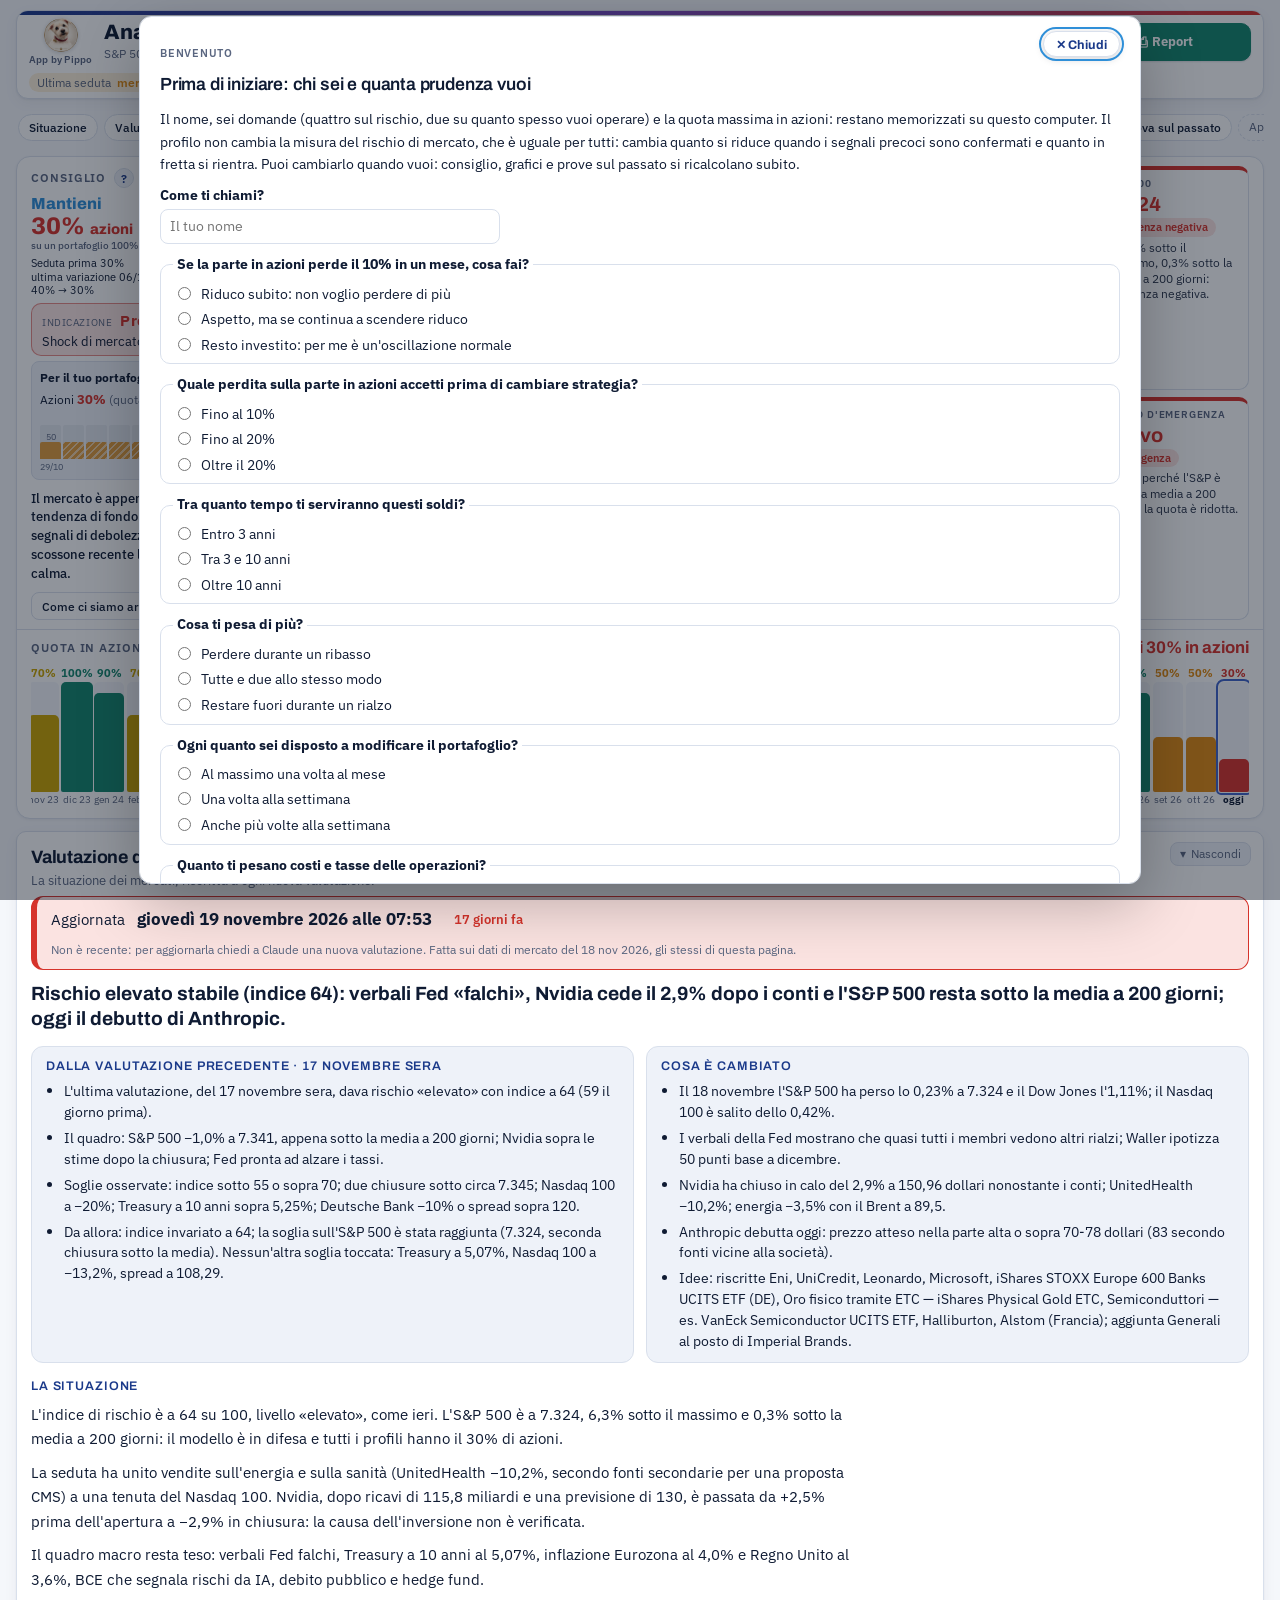
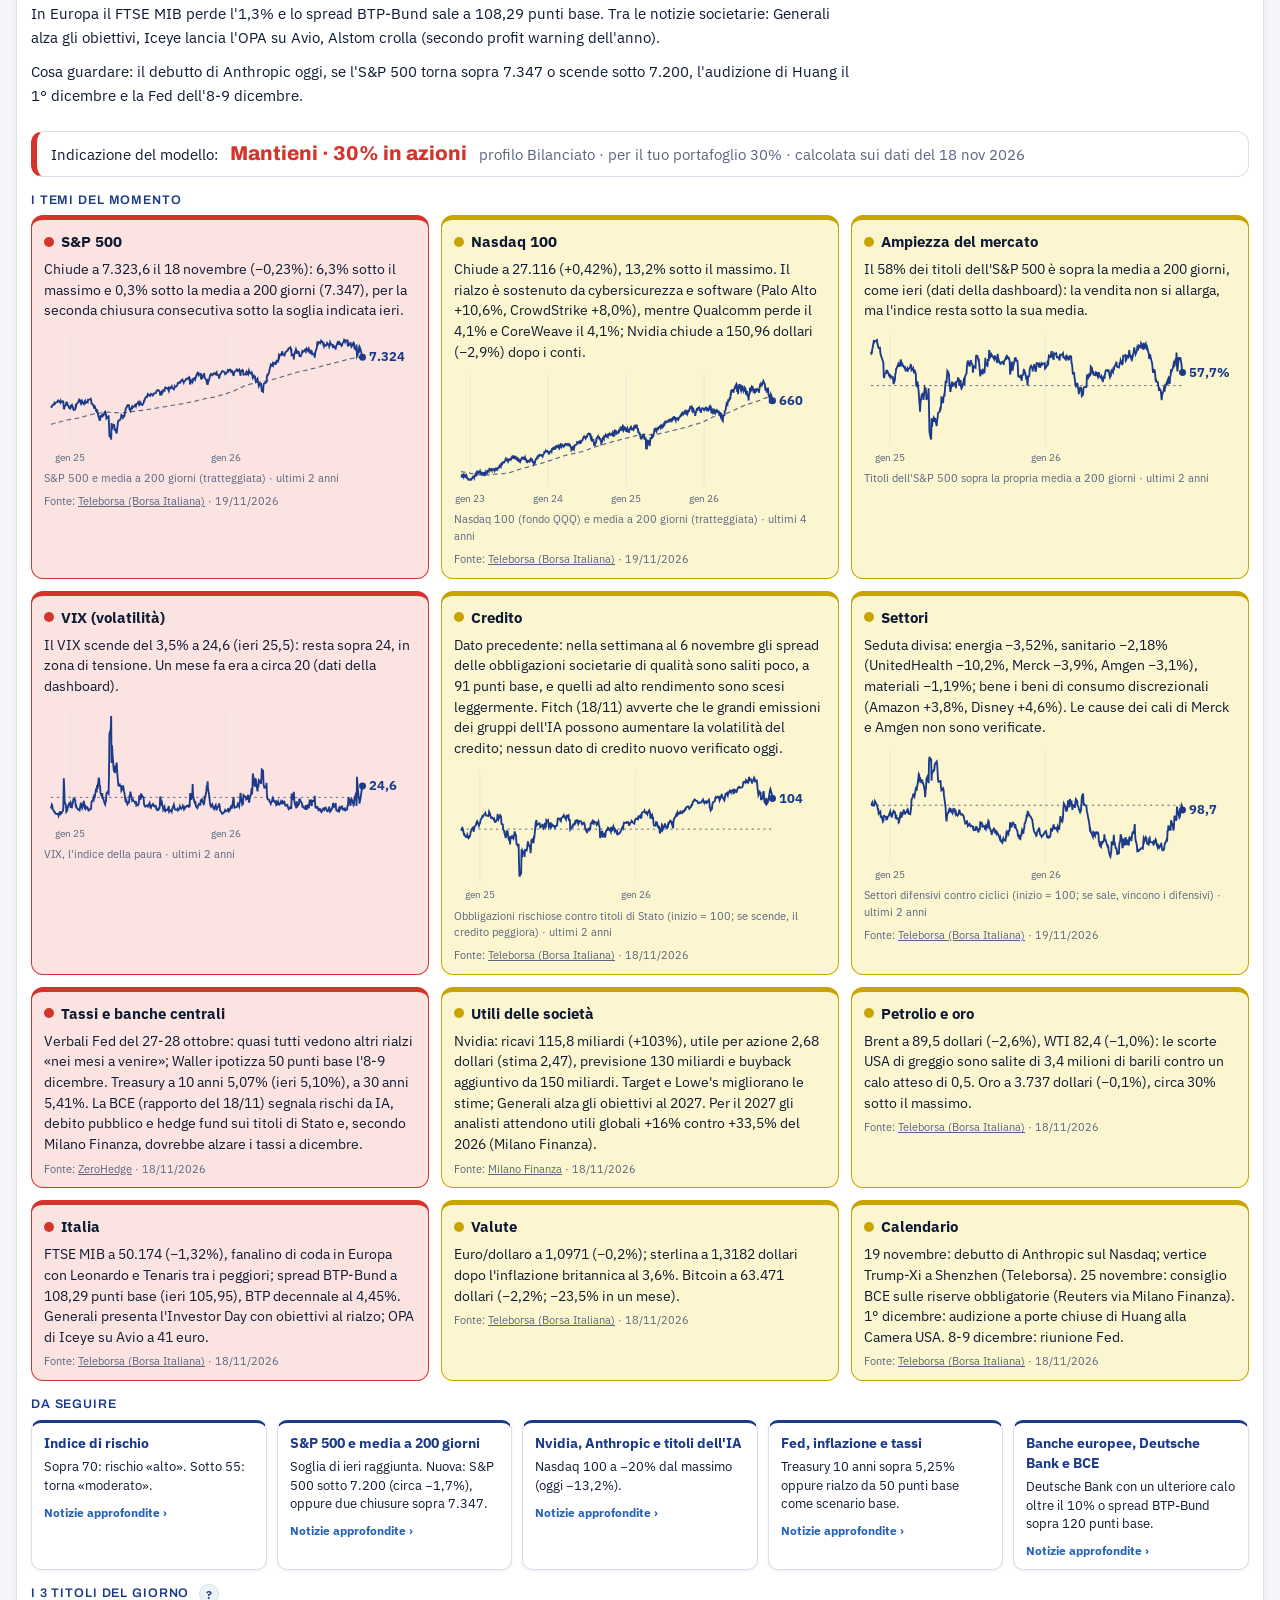
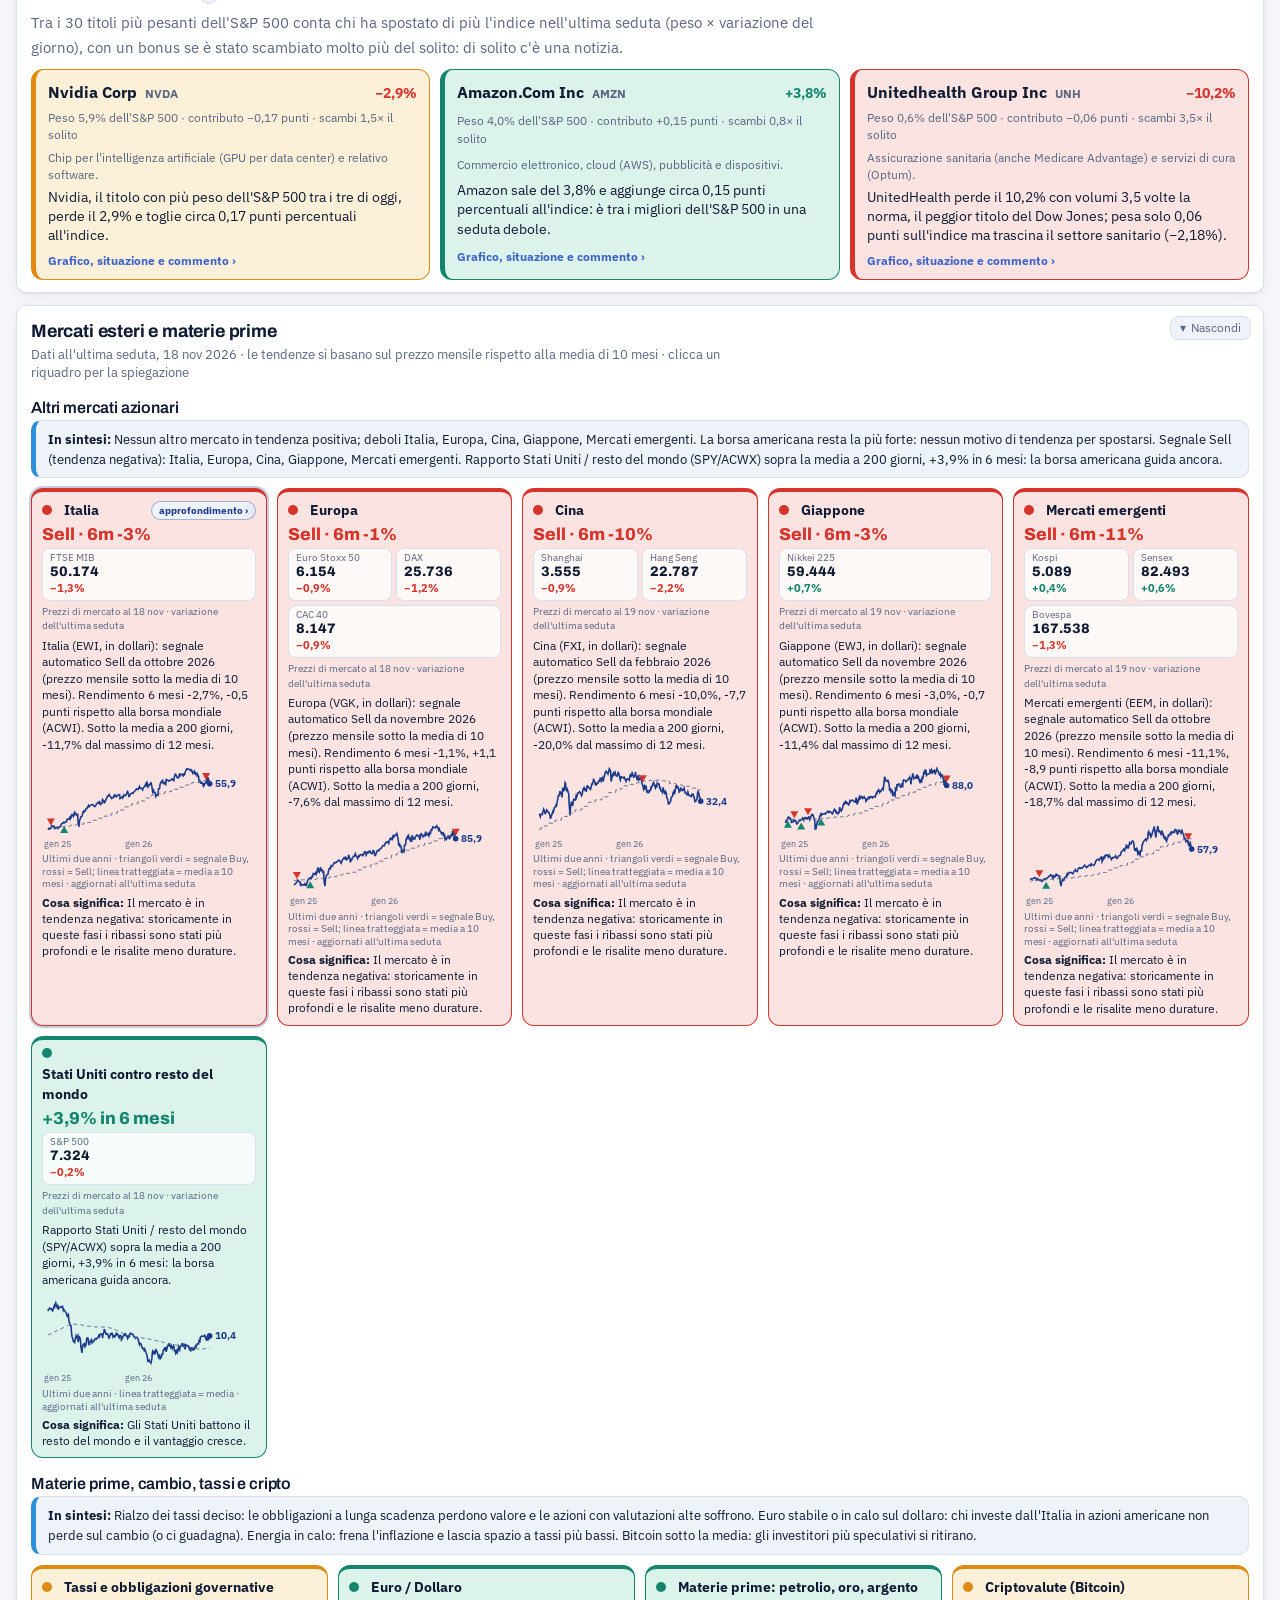
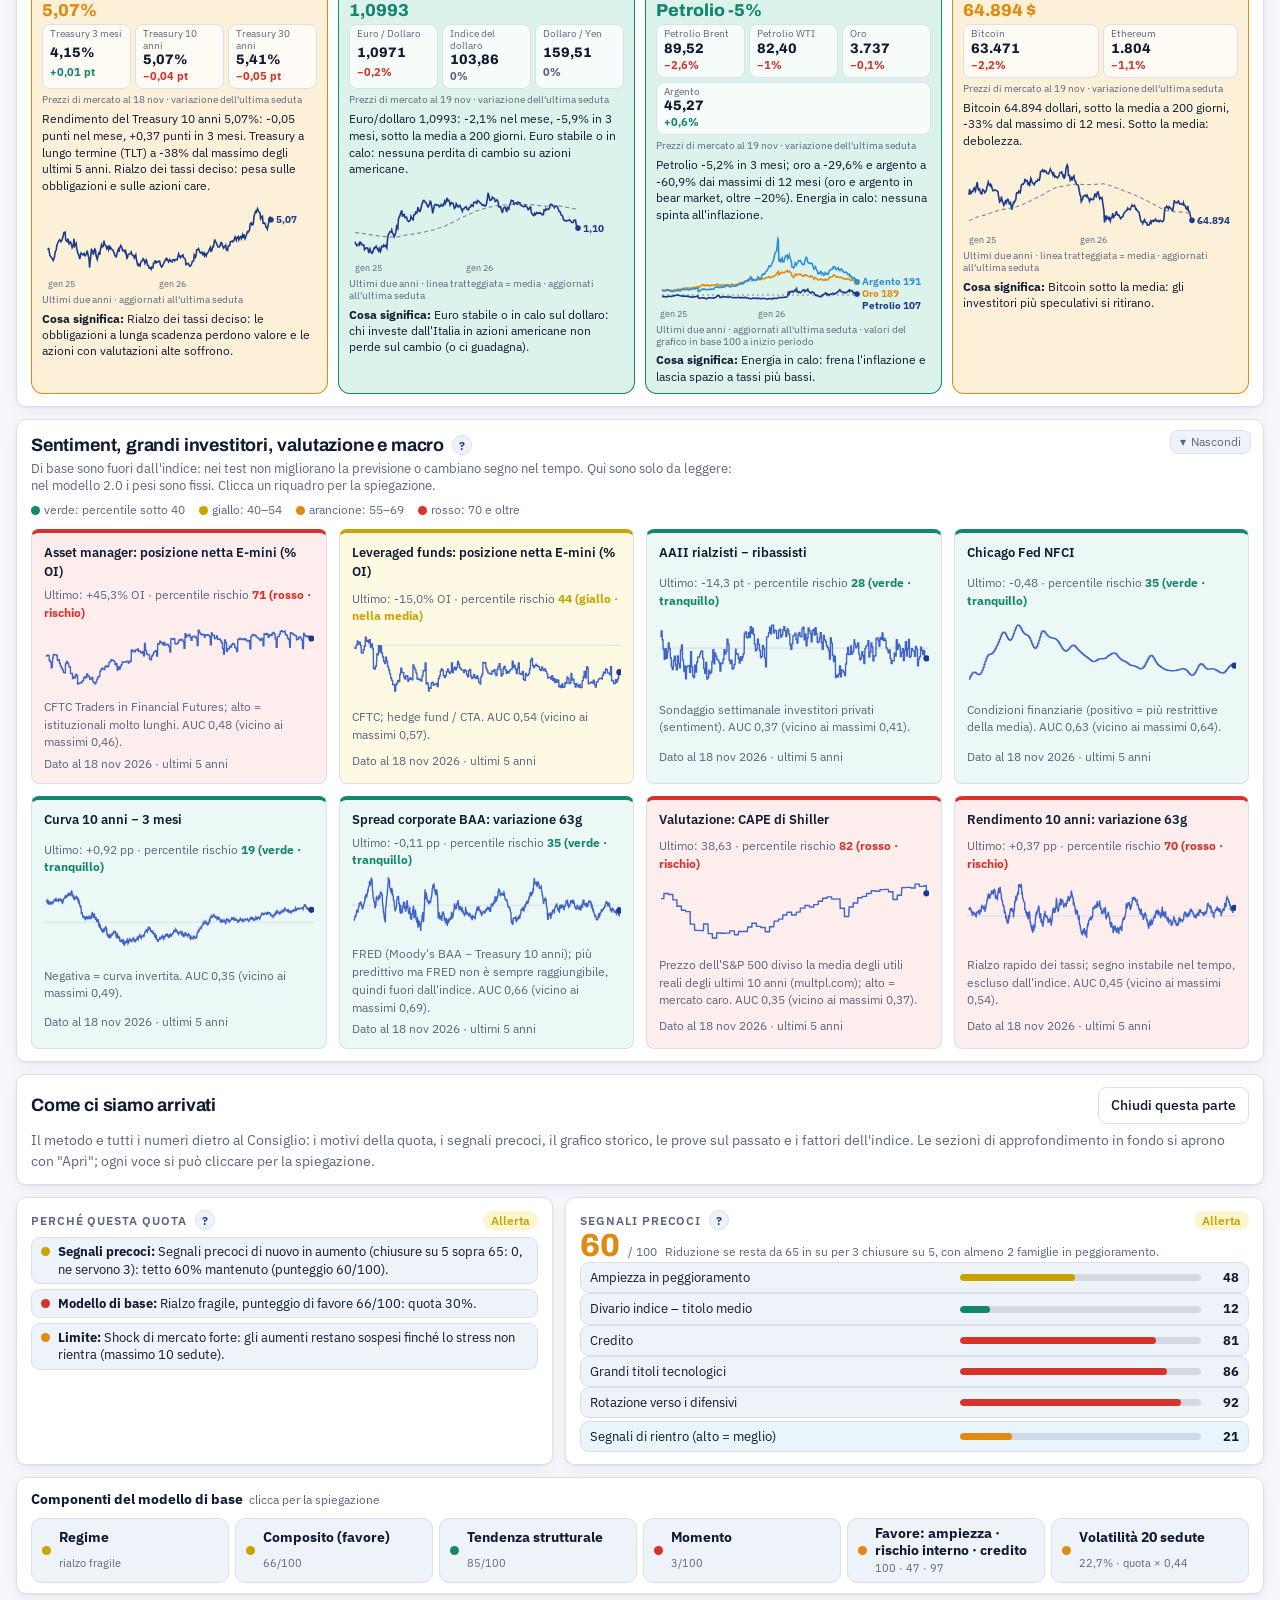
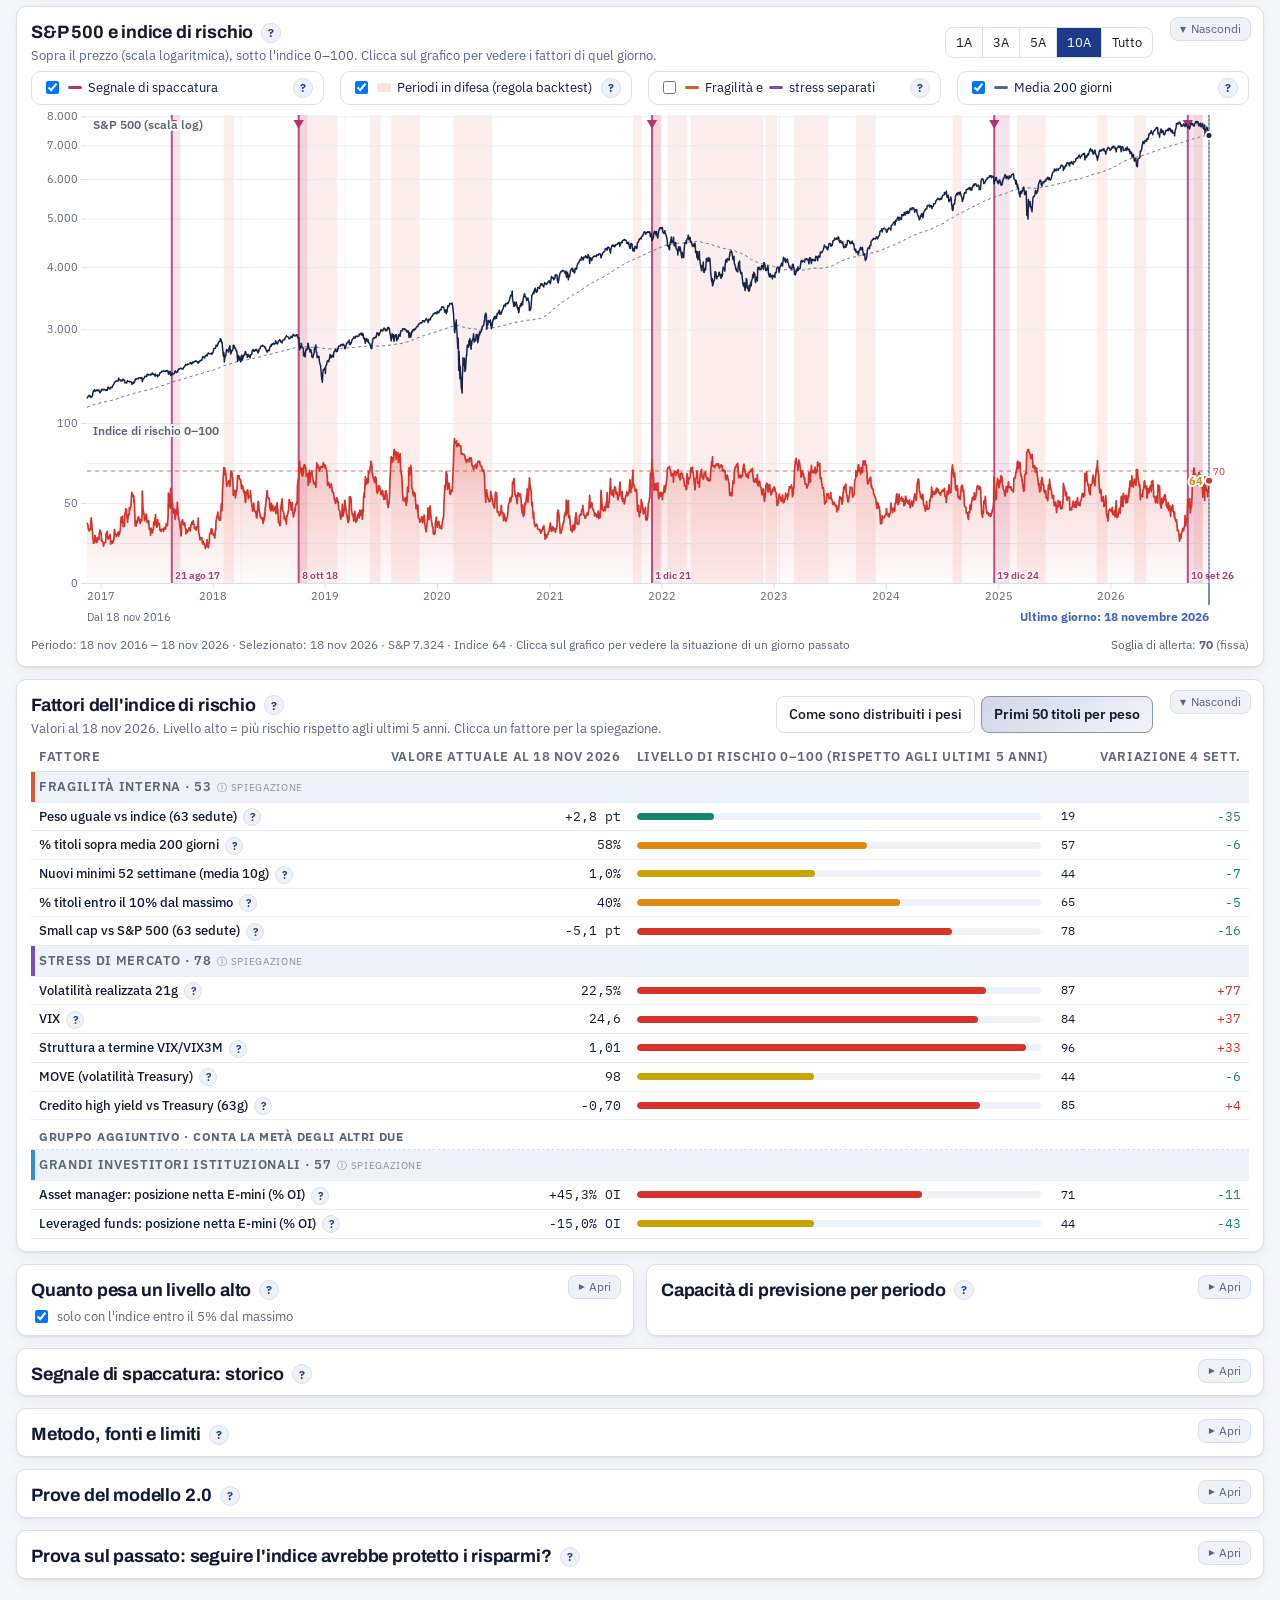
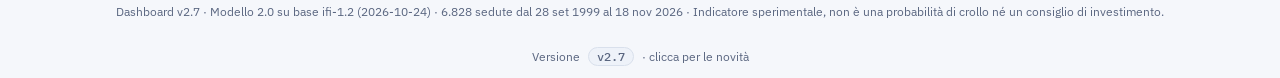
==== commit 443c2884: "v2.7: volatilità obiettivo per profilo (Prudente 8%, Bilanciato 10%, Dinamico e Reattivo 12%), grafi" ====
--- a/index.html
+++ b/index.html
@@ -469,7 +469,7 @@
 .rule-head .eyebrow b{color:var(--ink)}
 .rule-now{font:700 1.05rem var(--font-display)}
 .rbars{overflow-x:auto;padding-bottom:2px}
-.rbars-in{position:relative;display:grid;grid-template-columns:repeat(var(--n,25),minmax(36px,1fr));gap:4px;min-width:calc(var(--n,25) * 40px)}
+.rbars-in{position:relative;display:grid;grid-template-columns:repeat(var(--n,25),minmax(30px,1fr));gap:3px;min-width:calc(var(--n,25) * 33px)}
 .rcol{display:grid;grid-template-rows:17px 110px 16px;justify-items:center;font-variant-numeric:tabular-nums;min-width:0}
 .rcol .rv{font-size:.7rem;font-weight:700;align-self:end}
 .rcol .rb{width:100%;height:110px;display:flex;align-items:flex-end;background:color-mix(in srgb,var(--panel-2) 70%,transparent);border-radius:5px 5px 2px 2px}
@@ -1096,7 +1096,7 @@
   <p style="margin:0">Il nome, sei domande (quattro sul rischio, due su quanto spesso vuoi operare) e la quota massima in azioni: restano memorizzati su questo computer. Il profilo non cambia la misura del rischio di mercato, che è uguale per tutti: cambia quanto si riduce quando i segnali precoci sono confermati e quanto in fretta si rientra. Puoi cambiarlo quando vuoi: consiglio, grafici e prove sul passato si ricalcolano subito.</p>
   <form class="prof-form" id="profForm" onsubmit="return false"></form>
   <div class="prof-res" id="profRes"></div>
-  <div class="tbl-wrap"><table class="metrics" id="profTable"><thead><tr><th>Profilo</th><th class="r">Quota di oggi</th><th class="r">Tetto in riduzione</th><th class="r">Rientro senza conferme</th><th>Dopo uno shock</th><th class="r">Dal 2000: rend. / perdita max</th><th class="r">Dal 2010: rend. / perdita max</th></tr></thead><tbody></tbody></table></div>
+  <div class="tbl-wrap"><table class="metrics" id="profTable"><thead><tr><th>Profilo</th><th class="r">Quota di oggi</th><th class="r">Tetto in riduzione</th><th class="r">Rientro senza conferme</th><th>Volatilità obiettivo e dopo uno shock</th><th class="r">Dal 2000: rend. / perdita max</th><th class="r">Dal 2010: rend. / perdita max</th></tr></thead><tbody></tbody></table></div>
   <p class="muted" style="font-size:.78rem;margin:0">Risultati sul passato calcolati sull'S&amp;P 500 con i dividendi reinvestiti, senza costi e tasse; modello in prova, non validato. Non è un questionario di adeguatezza e non è consulenza personalizzata: serve solo a scegliere tra quattro regole fisse.</p>
   <div class="prof-act"><button class="btn" type="button" id="profClose">Chiudi senza salvare</button><button class="btn btn-primary" type="button" id="profSave">Salva profilo</button></div>
 </div></dialog>
@@ -1308,9 +1308,10 @@
   sm.call(this);
   if (this.classList.contains('help')) { const top = () => { this.scrollTop = 0; const h = this.querySelector('.help-in'); if (h) h.scrollTop = 0; }; top(); requestAnimationFrame(top); setTimeout(top, 400); }
 }; })();
-const APP_VERSION = '2.6';
+const APP_VERSION = '2.7';
 const DEF_GI = 0.5; // peso predefinito del gruppo «Grandi investitori istituzionali»
 const CHANGELOG = [
+  ['2.7', '20/11/2026', ['Profili più distinti: ogni profilo ha una volatilità obiettivo diversa (Prudente 8%, Bilanciato 10%, Dinamico e Reattivo 12%). Prudente e Bilanciato scalano la quota prima quando il mercato si agita: dal 2000 la perdita massima passa da −12% a −9% con circa 0,7 e 0,4 punti di rendimento annuo in meno (prove sugli stessi dati delle regole, senza costi e tasse).', 'Grafico «Quota in azioni consigliata» su 3 anni (prima 2).', 'Etichette: «Divario indice – titolo medio»; stato «Allerta» (non «rientrata») quando i segnali precoci sono di nuovo in aumento.']],
   ['2.6', '14/11/2026', ['Notizie impaginate come un quotidiano, solo notizie: colonne per fonte (Milano Finanza, Scenari Economici, ZeroHedge, Notizie dal web) con riassunti in italiano più completi.', 'Articoli a pagamento segnalati con il lucchetto e senza link. Le nuove di ogni aggiornamento sono in evidenza, con «Precedenti» (archivio di un anno).']],
   ['2.5.3', '14/11/2026', ['Spread BTP-Bund nella scheda Italia: tolte le barre mensili OECD ferme ad agosto; restano solo le chiusure giornaliere recenti, ciascuna con il commento di Teleborsa e il link alla fonte.']],
   ['2.5.2', '14/11/2026', ['Scheda Italia: lo spread BTP-Bund non si ferma più ad agosto. Accanto alla media mensile OECD (in ritardo di 2–3 mesi) compaiono le chiusure giornaliere (Teleborsa su Borsa Italiana), con il valore di oggi e il rendimento del BTP a 10 anni; la serie giornaliera si allunga a ogni aggiornamento.']],
@@ -1573,7 +1574,7 @@
 // Pilastri 0–100 (100 = favorevole): tendenza, rischio interno, ampiezza, credito, valutazione e sentiment, tassi.
 // Componenti: tendenza strutturale (media esponenziale 20 della tendenza) 20%, momento veloce (rendimenti 5 e 20 sedute) 20%, ampiezza 20%, rischio interno 20%, credito 15%, macro 5%.
 // Regime: rialzo confermato 80–100%, fragile 50–70%, stress ribassista 20–40%, ripresa iniziale 40–70% (gradino 1: 40%, gradino 2: 65%); quota base = banda × composito;
-// × moltiplicatore di volatilità (12% / volatilità 20 sedute, max 1); tetti: emergenza 20%, fragilità per 2 settimane 60%; esecuzione graduale.
+// × moltiplicatore di volatilità (volatilità obiettivo del profilo 8/10/12/12% / volatilità 20 sedute, max 1); tetti: emergenza 20%, fragilità per 2 settimane 60%; esecuzione graduale.
 const AAV = {ema: 20, ms: 5, ml: 20, ch: 5, vw: 20, half: 0.05, pos: 60, fail: 45, tEnter: 60, tExit: 40, bH: 50, rH: 60, cH: 50, csE: 35, csX: 45, rsE: 35, rsX: 45, emR: 20, emC: 20,
   bImp: 5, cMin: 40, votes: 2, shN: 2, shMin: 3, shCap: 10, shIfi: 60, shRef: 5, s1: 2, s2: 5, fConf: 2, s1q: 0.4, s2q: 0.65, frB: 25, frR: 60, frW: 2, frCap: 0.6, xConf: 5, volT: 0.12, volFloor: 0.35, emCap: 0.2, q0: 0.2, up: 0.2, upR: 0.25, down: 0.2, dead: 0.02,
   w: {st: 0.2, fm: 0.2, br: 0.2, ri: 0.2, cr: 0.15, mac: 0.05}, bands: {BULL_CONFIRMED: [0.8, 1], FRAGILE: [0.5, 0.7], BEAR_STRESS: [0.2, 0.4], EARLY_RECOVERY: [0.4, 0.7]}};
@@ -1674,8 +1675,8 @@
   rw: {rb: 0.30, rc: 0.25, rv: 0.20, rm: 0.15, re: 0.10}, rOn: 65, rImp: 60, rConf: 2, rGap: 5, noShock: 3, rchk: 42, rchkShock: 2};
 // v2.5: ogni profilo ha il suo blocco degli aumenti dopo uno shock forte (base: shMin, shCap, shIfi) e il suo rientro (cap, slow, stepC)
 const PROF = {
-  prudente: {lab: 'Prudente', cap: 4, slow: 15, stepC: 1, recheck: true, base: {shMin: 5, shCap: 15, shIfi: 58}},
-  bilanciato: {lab: 'Bilanciato', cap: 5, slow: 10, stepC: 1, recheck: false, base: {shMin: 5, shCap: 15, shIfi: 58}},
+  prudente: {lab: 'Prudente', cap: 4, slow: 15, stepC: 1, recheck: true, base: {shMin: 5, shCap: 15, shIfi: 58, volT: 0.08}},
+  bilanciato: {lab: 'Bilanciato', cap: 5, slow: 10, stepC: 1, recheck: false, base: {shMin: 5, shCap: 15, shIfi: 58, volT: 0.10}},
   dinamico: {lab: 'Dinamico', cap: 6, slow: 5, stepC: 1, recheck: false, base: {shMin: 3, shCap: 10, shIfi: 60}},
   reattivo: {lab: 'Reattivo', cap: 7, slow: 3, stepC: 2, recheck: false, base: {shMin: 2, shCap: 5, shIfi: 62, upDaily: true, up: 0.1}}
 };
@@ -1961,15 +1962,15 @@
   renderMot(i);
 }
 
-// quota in azioni consigliata mese per mese (ultimi 24 mesi + data attuale)
+// quota in azioni consigliata mese per mese (ultimi 36 mesi + data attuale)
 const MESI3 = ['gen', 'feb', 'mar', 'apr', 'mag', 'giu', 'lug', 'ago', 'set', 'ott', 'nov', 'dic'];
 const quotaLv = x => x >= 0.85 ? 's-ok' : x >= 0.65 ? 's-yel' : x >= 0.45 ? 's-warn' : 's-risk';
 const LVCOL = {'s-ok': '--ok', 's-yel': '--yel', 's-warn': '--amber', 's-risk': '--risk'};
-function ruleMonths(i) {
+function ruleMonths(i, nmax) {
   const ym = d => d.getUTCFullYear() * 12 + d.getUTCMonth();
   const cur = ym(T[i]), out = [];
   let k = i; while (k >= 0 && ym(T[k]) === cur) k--;
-  while (k >= 0 && out.length < 24) { const m = ym(T[k]); let a = k; while (a >= 0 && ym(T[a]) === m) a--; out.unshift({i: k, m}); k = a; }
+  while (k >= 0 && out.length < (nmax || 36)) { const m = ym(T[k]); let a = k; while (a >= 0 && ym(T[a]) === m) a--; out.unshift({i: k, m}); k = a; }
   out.push({i, m: cur, cur: true});
   return out;
 }
@@ -1983,7 +1984,7 @@
     ['Tendenza strutturale', Math.round(AV.st[i]) + '/100', lv100(AV.st[i]), 'Media esponenziale a 20 sedute del pilastro tendenza (S&P rispetto alla media 200 giorni). Sopra 60 tendenza attiva, sotto 40 spenta.'],
     ['Momento', Math.round(AV.fm[i]) + '/100', lv100(AV.fm[i]), 'Rendimenti a 5 e 20 sedute: 50 = fermo, 100 = +5% o più, 0 = −5% o meno.'],
     ['Favore: ampiezza · rischio interno · credito', Math.round(AV.P.br[i]) + ' · ' + Math.round(AV.P.ri[i]) + ' · ' + Math.round(AV.P.cr[i]), lv100(Math.min(AV.P.br[i], AV.P.ri[i], AV.P.cr[i])), 'Punteggi di favore 0–100 (100 = favorevole alle azioni, quindi al contrario dell\'indice di rischio): ampiezza dalla spaccatura, rischio interno dall\'indice (indice 59 → favore 57), credito.'],
-    ['Volatilità 20 sedute', nf(AV.vol[i] * 100, 1) + '% · quota × ' + nf(AV.vm[i], 2), AV.vm[i] >= 0.995 ? 's-ok' : AV.vm[i] >= 0.75 ? 's-yel' : 's-warn', 'Obiettivo 12% annuo: con volatilità più alta la quota si riduce in proporzione.']];
+    ['Volatilità 20 sedute', nf(AV.vol[i] * 100, 1) + '% · quota × ' + nf(AV.vm[i], 2), AV.vm[i] >= 0.995 ? 's-ok' : AV.vm[i] >= 0.75 ? 's-yel' : 's-warn', 'Obiettivo ' + Math.round((PROF[PRF.k].base.volT || AAV.volT) * 100) + '% annuo (dipende dal profilo): con volatilità più alta la quota si riduce in proporzione.']];
   const keys = ['aav_reg', 'aav_comp', 'aav_tr', 'aav_mom', 'aav_fav', 'aav_vol'];
   for (const [n, [k, v, lv, d]] of items.entries()) { const s = document.createElement('button'); s.type = 'button'; s.className = 'qp clickable'; s.dataset.help = keys[n]; s.title = d + ' Clicca per la spiegazione.'; s.innerHTML = '<i></i><b></b><em></em>'; s.children[0].style.background = lv ? css(LVCOL[lv]) : css('--muted'); s.children[1].textContent = k; s.children[2].textContent = v; box.append(s); }
   return box;
@@ -1994,7 +1995,7 @@
   box.replaceChildren();
   const h = document.createElement('div'); h.className = 'rule-head';
   const l = document.createElement('div'); l.className = 'eyebrow';
-  l.innerHTML = 'Quota in azioni consigliata · profilo ' + PROF[PRF.k].lab + ' · mese per mese · ultimi 2 anni';
+  l.innerHTML = 'Quota in azioni consigliata · profilo ' + PROF[PRF.k].lab + ' · mese per mese · ultimi 3 anni';
   const r = document.createElement('div'); r.className = 'rule-now';
   r.textContent = (latest ? 'Oggi ' : fmtDl(T[i]) + ': ') + Math.round(q * 100) + '% in azioni';
   r.style.color = css(LVCOL[lvQ]);
@@ -2133,7 +2134,7 @@
   const tb = document.querySelector('#profTable tbody'); tb.replaceChildren();
   for (const k in PROF) { const P = PROF[k], a = profBt(Q2[k].q, '2000-01-03'), b = profBt(Q2[k].q, '2010-01-04'), tr = el('tr'); tr.dataset.k = k;
     const tq = el('td', 'r mono'), dq = el('span', 'qdot'), qn = Math.round(Q2[k].q[N - 1] * 100); dq.style.background = css(LVCOL[quotaLv(qn / 100)]); tq.append(dq, qn + '%');
-    tr.append(el('td', null, P.lab), tq, el('td', 'r mono', P.cap * 10 + '%'), el('td', 'r mono', '+10 punti ogni ' + P.slow + ' sedute' + (P.stepC > 1 ? ' (+' + P.stepC * 10 + ' con conferme)' : '')), el('td', null, 'aumenti sospesi al massimo ' + P.base.shCap + ' sedute' + (P.recheck ? ', poi nessun aumento finché l\'indice di rischio resta da 55 in su (fino a ' + E2.rchk + ' sedute)' : '') + (P.base.upDaily ? '; aumenti anche a metà settimana' : '')), el('td', 'r mono', pct(a.cagr) + ' / ' + pct(a.mdd, 0)), el('td', 'r mono', pct(b.cagr) + ' / ' + pct(b.mdd, 0))); tb.append(tr); }
+    tr.append(el('td', null, P.lab), tq, el('td', 'r mono', P.cap * 10 + '%'), el('td', 'r mono', '+10 punti ogni ' + P.slow + ' sedute' + (P.stepC > 1 ? ' (+' + P.stepC * 10 + ' con conferme)' : '')), el('td', null, 'volatilità obiettivo ' + Math.round((P.base.volT || AAV.volT) * 100) + '%; aumenti sospesi al massimo ' + P.base.shCap + ' sedute' + (P.recheck ? ', poi nessun aumento finché l\'indice di rischio resta da 55 in su (fino a ' + E2.rchk + ' sedute)' : '') + (P.base.upDaily ? '; aumenti anche a metà settimana' : '')), el('td', 'r mono', pct(a.cagr) + ' / ' + pct(a.mdd, 0)), el('td', 'r mono', pct(b.cagr) + ' / ' + pct(b.mdd, 0))); tb.append(tr); }
   f.onchange = profSync; profSync();
   if (typeof dlg.showModal === 'function' && !dlg.open) dlg.showModal(); else dlg.setAttribute('open', '');
 }
@@ -3015,7 +3016,7 @@
     {id: 'rule', k: 'Freno d\'emergenza da solo', d: 'indice' + (st.trend ? ' + media 200 giorni' : ''), r: btRun(EXPO, a, b), c: css('--risk')},
     st.trend ? {id: 'ifi', k: 'Solo indice di rischio', d: 'senza media 200 giorni', r: btRun(ifiOnly, a, b), c: css('--amber')} : null,
     {id: 'ma', k: 'Solo media 200 giorni', d: 'senza indice', r: btRun(trendOnly, a, b), c: css('--navy-2')},
-    {id: 'aav', k: 'Modello di base (allocazione adattiva)', d: 'regimi di mercato, 6 componenti, volatilità obiettivo 12%', r: btRun(AV.q, a, b), c: css('--amber')},
+    {id: 'aav', k: 'Modello di base (allocazione adattiva)', d: 'regimi di mercato, 6 componenti, volatilità obiettivo secondo il profilo', r: btRun(AV.q, a, b), c: css('--amber')},
     {id: 'ifi2', k: 'Quota consigliata 2.0 · profilo ' + PROF[PRF.k].lab, d: 'modello di base + segnali precoci + rientro', r: btRun(QF.q, a, b), c: css('--navy'), main: true},
   ].filter(Boolean)};
   renderBtSummary();
@@ -3226,7 +3227,7 @@
   semaforo: ['Indicazione: Proteggi, Neutro, Rientro', 'Riassume in una parola cosa sta facendo il modello, perché tu possa decidere caso per caso. Il motivo di oggi è nel riquadro colorato qui sopra; il dettaglio seduta per seduta si apre cliccando «Per il tuo portafoglio». Non è un ordine e non aggiunge calcoli: legge le stesse regole che decidono la quota.', 'Proteggi (rosso): emergenza attiva, segnali precoci confermati, shock forte con aumenti sospesi, quota scesa di almeno 10 punti in 5 sedute, oppure mercato in fase negativa. Rientro (verde): ripresa iniziale confermata, allerta rientrata con il tetto che risale, oppure quota salita di almeno 10 punti in 10 sedute. Neutro (azzurro): nessuna delle due.', 'Si controllano nell\'ordine: prima i motivi per proteggere, poi quelli per rientrare. Il motivo scritto sotto è la prima regola che è scattata.'],
   shock: ['Segnale di shock', 'Si accende quando il mercato cambia in fretta. Tre condizioni: l\'indice di rischio sale di almeno 8 punti in un giorno; l\'S&P 500 perde almeno l\'1,5% in un giorno; l\'S&P è almeno il 3% sotto il massimo delle ultime 20 sedute e l\'indice è salito di almeno 5 punti in due giorni. Verde nessuna condizione, giallo una, arancione due, rosso tre. Se scattano almeno 2 condizioni (shock forte), la quota in azioni può scendere ma non salire finché lo stress non rientra: il blocco dura al massimo 15 sedute dal primo shock per Prudente e Bilanciato, 10 per il Dinamico e 5 per il Reattivo, e si sblocca prima se l\'indice di rischio scende (sotto 58, 60 o 62) con l\'S&P sopra la media a 20 giorni; anche se nel frattempo arrivano altri scossoni, e dopo lo sblocco non riparte per 5 sedute. Una sola condizione è solo un avviso. Nei test 1999–2026 dopo queste condizioni il mercato ha perso almeno un altro 3% nelle due settimane successive in circa un caso su quattro; ridurre subito le azioni non ha migliorato i risultati. Fino alla versione 2.2 il blocco ricominciava a ogni nuovo shock e poteva durare più di un anno (2007–2009): ora ha un tetto vero di 10 sedute. Sono prove sul passato, non garanzie.'],
   regola: ['Freno d\'emergenza', 'Controllo semplice di sicurezza: scatta se l\'indice di rischio supera la soglia (di base 70) o se l\'S&P 500 scende sotto la media a 200 giorni. "Non attivo" = nessuna emergenza; "Attivo" = situazione di forte prudenza. Non indica quanta quota tenere in azioni: quella è nel riquadro Consiglio. Lo stesso controllo serve alla Prova sul passato.'],
-  quota: ['Quota in azioni · allocazione adattiva', 'Quanta parte di un portafoglio interamente azionario tenere in azioni secondo l\'allocazione adattiva (calcolata sui dati reali della dashboard); il resto in liquidità. Una barra per ogni fine mese degli ultimi 2 anni; l\'ultima è la situazione attuale.', 'È la stessa quota del riquadro Consiglio. Sotto il grafico: regime di mercato, punteggio composito, tendenza strutturale, momento, i pilastri ampiezza, rischio interno e credito, la volatilità; poi il motivo della quota di oggi. Passando sopra una barra vedi il motivo di quel mese.', 'Come funziona e risultati sul passato: vedi il ? accanto ad "allocazione adattiva".'],
+  quota: ['Quota in azioni · allocazione adattiva', 'Quanta parte di un portafoglio interamente azionario tenere in azioni secondo l\'allocazione adattiva (calcolata sui dati reali della dashboard); il resto in liquidità. Una barra per ogni fine mese degli ultimi 3 anni; l\'ultima è la situazione attuale.', 'È la stessa quota del riquadro Consiglio. Sotto il grafico: regime di mercato, punteggio composito, tendenza strutturale, momento, i pilastri ampiezza, rischio interno e credito, la volatilità; poi il motivo della quota di oggi. Passando sopra una barra vedi il motivo di quel mese.', 'Come funziona e risultati sul passato: vedi il ? accanto ad "allocazione adattiva".'],
   datasel: ['Situazione di un giorno passato', 'Cliccando su un punto del grafico principale (prezzo dell\'S&P 500 e indice di rischio) la dashboard mostra com\'era il mercato quel giorno: indice di rischio, riquadro Consiglio, caselle colorate, tabella dei fattori e "Situazione al …" passano tutti alla data scelta. In basso compare la banda arancione con la data, così sai sempre che non stai guardando oggi.', 'Esempio: clicchi sul 3 gennaio 2023 e vedi l\'indice di quel giorno e la quota in azioni che il modello indicava allora; serve a capire come si sarebbe comportata la dashboard in un momento del passato (per esempio prima di un ribasso).', 'Per tornare a oggi: bottone "Torna a oggi" nella banda, oppure "Torna all\'ultima seduta" nel riquadro dell\'indice, oppure ricarica la pagina (la data scelta non viene salvata). Il report PDF usa sempre l\'ultima seduta.'],
   myeq: ['Convertitore: My equity %', 'Il Consiglio indica la quota in azioni per un portafoglio tutto azionario. Nel menu "My equity %" scegli quanta parte del tuo portafoglio è in azioni (da 0 a 100%, a passi del 5%): la dashboard la ricorda su questo browser.', 'Sotto compare la quota reale di azioni da tenere: tua quota × quota del Consiglio. Esempio di oggi: con un portafoglio al 50% in azioni e Consiglio al 60%, le azioni reali sono 50% × 60% = 30% del portafoglio; il 20% liberato va nella parte non azionaria (liquidità o obbligazioni brevi). Con My equity 100% coincide con il Consiglio.', 'È una semplice proporzione: non considera tasse, costi e la tua situazione. Non è un consiglio personalizzato.'],
   consiglio: ['Consiglio', 'Indica la quota in azioni dell\'allocazione adattiva (la stessa del grafico Quota in azioni) e cosa fare rispetto alla seduta precedente. Esci = scesa di almeno 10 punti fino al 20% o meno; Riduci = scesa di almeno 10 punti; Mantieni = cambiata meno di 10 punti; Aumenta = salita di almeno 10 punti; Entra = salita partendo dal 20% o meno. Tutte le quote sono a passi del 10%.', 'Indicazione generale su un portafoglio interamente azionario, non un consiglio personalizzato: non considera tasse, costi, orizzonte e la tua situazione.'],
@@ -3236,7 +3237,7 @@
   aav_tr: ['Tendenza strutturale', 'Dice se il mercato è in una tendenza di fondo positiva. Parte dal pilastro tendenza (100 se l\'S&P è più del 2% sopra la media a 200 giorni, 0 se è più del 2% sotto, graduale in mezzo) e lo smussa con una media esponenziale a 20 sedute, così un singolo giorno non cambia il giudizio. Sopra 60 la tendenza è considerata attiva, sotto 40 spenta; in mezzo resta com\'era.'],
   aav_mom: ['Momento', 'Misura la spinta di breve: media del rendimento dell\'S&P a 5 sedute e a 20 sedute. 50 = mercato fermo; 100 = rialzo medio del 5% o più; 0 = calo medio del 5% o più. Sopra 60 conta come segnale positivo per la ripresa; a 45 o meno per 2 sedute fa fallire una ripresa in corso.'],
   aav_fav: ['Favore: ampiezza, rischio interno, credito', 'Tre pilastri della dashboard trasformati in punteggi di favore da 0 a 100 (100 = favorevole alle azioni, cioè il contrario di un indice di rischio). Ampiezza: 100 senza spaccatura, 50 se la spaccatura è vicina, 0 se è accesa. Rischio interno: dall\'indice di rischio, 100 con indice 40 o meno, 0 con indice 85 o più (indice 59 → favore 57). Credito: dai percentili di spread high yield, costo del debito aziendale e condizioni finanziarie (100 se tranquilli, 0 se tesi).', 'Se ampiezza resta sotto 25 e rischio interno sotto 60 per 2 settimane, scatta il tetto di fragilità al 60%; se rischio interno o credito scendono a 20 o meno, tetto di emergenza al 20%.'],
-  aav_vol: ['Volatilità a 20 sedute', 'Quanto oscilla l\'S&P: deviazione dei rendimenti giornalieri delle ultime 20 sedute, in percentuale annua. L\'allocazione adattiva punta a una volatilità del 12%: se il mercato oscilla di più, la quota si moltiplica per 12 / volatilità (al massimo 1, almeno 0,35).'],
+  aav_vol: ['Volatilità a 20 sedute', 'Quanto oscilla l\'S&P: deviazione dei rendimenti giornalieri delle ultime 20 sedute, in percentuale annua. L\'allocazione adattiva punta a una volatilità obiettivo che dipende dal profilo (Prudente 8%, Bilanciato 10%, Dinamico e Reattivo 12%): se il mercato oscilla di più, la quota si moltiplica per obiettivo / volatilità (al massimo 1, almeno 0,35).'],
   aav: ['Come funziona l\'allocazione adattiva (grafico Quota in azioni)', 'È il modello che calcola la quota in azioni consigliata (riquadro Consiglio e grafico Quota in azioni), applicato ai dati della dashboard. Usa i 6 pilastri della dashboard, ognuno da 0 (sfavorevole) a 100 (favorevole): tendenza (S&P rispetto alla media a 200 giorni), rischio interno (indice di rischio con i pesi che hai scelto), ampiezza (segnale di spaccatura), credito, valutazione e sentiment, tassi.', '1) Composito: tendenza strutturale (media esponenziale a 20 sedute della tendenza) 20%, momento (rendimenti a 5 e 20 sedute: 50 = fermo, 100 = +5% o più) 20%, ampiezza 20%, rischio interno 20%, credito 15%, macro (valutazione e tassi) 5%.', '2) Regime: rialzo confermato se la tendenza strutturale è attiva (entra sopra 60, esce sotto 40) e ampiezza ≥ 50, rischio interno ≥ 60, credito ≥ 50 → quota fra 80 e 100%; rialzo fragile se la tendenza è attiva ma il resto è debole → 50–70%; stress ribassista se la tendenza è spenta o credito o rischio interno sono sotto 35 → 20–40%; ripresa iniziale se in stress almeno 2 segnali su 4 sono favorevoli (ampiezza +5, momento ≥ 60, credito stabile e ≥ 40, tendenza strutturale da 60 in su): dopo 2 sedute 40%, dopo 5 sedute 65%; se il momento scende a 45 o meno per 2 sedute la ripresa è fallita. Dentro la banda la quota sale con il composito. Esempio: rialzo fragile con composito 59 → 50% + 20% × 0,59 = 62%.', '3) Rischio: la quota si moltiplica per 12% / volatilità a 20 sedute (al massimo 1, almeno 0,35: la sola volatilità non taglia più di due terzi). Tetti, applicati subito: 20% in emergenza (rischio interno o credito a 20 o meno); 60% se per 2 settimane di fila ampiezza sotto 25 e rischio interno sotto 60, salvo conferma di prezzo e credito per 5 sedute.', '4) Esecuzione graduale: si parte dal 20%; le riduzioni sono al massimo di 20 punti al giorno, gli aumenti di 20 punti a fine settimana (25 punti al giorno in ripresa iniziale); variazioni sotto 2 punti si ignorano. La quota mostrata e usata è arrotondata al 10%.', 'Sul passato (S&P 500 con i dividendi reinvestiti, liquidità remunerata, senza costi, dati al 12/11/2026, pesi consigliati, regole della versione 2.3): 2000–2026 +6,7% l\'anno, perdita massima −15%, in media 63% in azioni, circa 27 cambi di quota l\'anno (a passi del 10%); sempre investito +8,3% con perdita massima −55%. 2010–2026 +8,4% contro +14,0% sempre investito. Protegge molto ma nei rialzi lunghi rende meno di chi resta sempre investito. Le regole sono state scelte guardando questi stessi dati: i numeri non sono una prova indipendente.', 'Limiti: è un modello di ricerca non validato da terzi; alcuni dettagli di calcolo (durata della settimana, trattamento dei dati mancanti, ordine dei controlli) sono una mia interpretazione. Molti piccoli ribilanciamenti: costi e tasse reali li ridurrebbero. Non è un consiglio personalizzato.'],
   grafico: ['Il grafico principale', 'Sopra: l\'S&P 500 in scala logaritmica (una salita del 10% ha sempre la stessa altezza, che l\'indice sia a 1.000 o a 7.000). Sotto: l\'indice di rischio da 0 a 100 con la soglia tratteggiata. Le fasce rosa sono i periodi in cui la regola sarebbe stata "in difesa". I triangoli sono i segnali di spaccatura. Clicca un giorno per vedere tutti i valori di quella data.'],
   pesiscelta: ['Come sono stati scelti i pesi', 'Ho provato a far \"scegliere\" i pesi al modello sui dati dal 1999: sui periodi nuovi prevedeva peggio dei pesi uguali (con così pochi crolli, una ventina, i pesi stimati si adattano al passato). Per questo la base resta 1 e salgono a 1,25 solo i tre fattori che hanno funzionato in tutti e tre i periodi di prova (1999–2008, 2009–2016, 2017–2026): titoli sopra la media 200 giorni, titoli vicino ai massimi e MOVE. Rispetto ai pesi uguali la capacità di previsione è simile nel complesso, un po\' migliore nei primi due periodi e quasi uguale nell\'ultimo: è una correzione prudente, non una garanzia. Il gruppo dei grandi investitori parte da 0,50 (sentiment e macro da 0): i dati CFTC nei test della pagina non sono un predittore stabile, quindi l\'effetto è volutamente contenuto. Se cambi i pesi restano memorizzati su tutti i tuoi browser; \"Reset\" torna a questi valori.'],
@@ -3397,7 +3398,7 @@
 // ------------------------------------------------------------------ v4.0: spiegazioni del modello 2.0
 Object.assign(HELP, {
   consiglio: ['Consiglio', 'Indica quanta parte di un portafoglio tutto azionario tenere in azioni oggi, e cosa fare rispetto alla seduta precedente. Esci = scesa di almeno 10 punti fino al 20% o meno; Riduci = scesa di almeno 10 punti; Mantieni = cambiata meno di 10 punti; Aumenta = salita di almeno 10 punti; Entra = salita partendo dal 20% o meno. Tutte le quote sono a passi del 10%.', 'La quota nasce in tre passi. 1) Il modello di base (allocazione adattiva) calcola una quota da tendenza, momento, ampiezza, rischio interno, credito e volatilità. 2) I segnali precoci, se confermati, mettono un tetto a quella quota secondo il tuo profilo. 3) Quando l\'allerta rientra, il tetto risale a tranche di 10 punti. Sotto la quota trovi lo stato e i tre motivi principali: clicca su ciascuno per la spiegazione.', 'Pesi e soglie sono fissi e uguali per tutti: l\'unica cosa che scegli è il tuo profilo. È un\'indicazione generale, non un consiglio personalizzato: non considera tasse, costi e la tua situazione. Il modello 2.0 è in prova: i risultati sul passato sono nella sezione "Prove del modello".'],
-  quota: ['Quota in azioni consigliata, mese per mese', 'Una barra per ogni fine mese degli ultimi 2 anni; l\'ultima è la situazione attuale. È la stessa quota del riquadro Consiglio, calcolata con il profilo scelto: se cambi profilo le barre si ricalcolano.', 'Passando sopra una barra vedi il motivo di quel mese. Verde da 90%, giallo 70–80%, arancione 50–60%, rosso fino a 40%.'],
+  quota: ['Quota in azioni consigliata, mese per mese', 'Una barra per ogni fine mese degli ultimi 3 anni; l\'ultima è la situazione attuale. È la stessa quota del riquadro Consiglio, calcolata con il profilo scelto: se cambi profilo le barre si ricalcolano.', 'Passando sopra una barra vedi il motivo di quel mese. Verde da 90%, giallo 70–80%, arancione 50–60%, rosso fino a 40%.'],
   myeq: ['Per il tuo portafoglio', 'Il Consiglio parla di un portafoglio tutto in azioni. Nel tuo profilo indichi la quota massima in azioni che vuoi avere (per esempio 60%): qui vedi la quota reale da tenere, cioè quota massima × quota del Consiglio.', 'È una semplice proporzione: non considera tasse, costi e la tua situazione. Non è un consiglio personalizzato. Per cambiare la quota massima clicca su "Profilo" in alto nel riquadro.'],
   stato2: ['Stato dei segnali', 'Riassume in una parola cosa dicono i segnali precoci. Normale: nessun segnale, vale la quota del modello di base. Allerta: i segnali salgono (punteggio da 55) ma non sono confermati, la quota non cambia. Riduzione: segnali confermati, la quota scende di 10 punti per seduta fino al tetto del tuo profilo e non può aumentare. Rientro graduale: l\'allerta è finita e il tetto risale a tranche di 10 punti. Dati insufficienti: mancano troppe serie, la quota può solo scendere.', 'Lo stato non cambia per un solo giorno storto: per accendere la riduzione servono 3 chiusure su 5 con punteggio da 65 in su e almeno 2 famiglie di segnali in peggioramento; per spegnerla 3 chiusure su 5 sotto 55.'],
   segnali: ['Segnali precoci', 'Cercano i primi segni di deterioramento quando l\'indice è ancora vicino ai massimi, prima che scenda. Sono cinque famiglie, ognuna da 0 a 100 (100 = la situazione peggiore degli ultimi 5 anni): ampiezza in peggioramento 30%, indice che regge mentre i titoli medi cedono 20%, credito 20%, grandi titoli tecnologici 15%, rotazione verso i settori difensivi 15%. Il punteggio è la loro media pesata. Ogni valore usa solo i dati disponibili fino a quel giorno.', 'Quando il punteggio resta da 65 in su per 3 chiusure su 5 e almeno 2 famiglie sono in peggioramento scatta la riduzione: la quota non supera il tetto del tuo profilo (Prudente 40%, Bilanciato 50%, Dinamico 60%, Reattivo 70%). Il tetto conta solo se il modello di base è ancora sopra quel livello: non aggiunge un secondo taglio a una quota già bassa.', 'Limiti: dal 2000 il segnale si è acceso circa 60 volte, più di due l\'anno, e molte volte non è seguito un calo importante. Nelle prove sul passato ha ridotto un po\' la perdita massima sull\'intero periodo, ma dal 2010 non ha migliorato il risultato del modello di base. È una ricerca in prova, non un sistema validato.'],
@@ -3407,7 +3408,7 @@
   fam_bt: ['Grandi titoli tecnologici', 'Segue il Nasdaq 100 (fondo QQQ) come misura dei grandi titoli tecnologici: rendimento a 20 sedute, distanza dalle medie a 50 e 200 giorni, distanza dal massimo dell\'ultimo anno. Alto = i titoli che guidano il mercato stanno perdendo forza.', 'Non è il paniere esatto dei primi 10 titoli: la loro composizione storica giorno per giorno non è disponibile, quindi si usa il Nasdaq 100 come approssimazione dichiarata.'],
   fam_df: ['Rotazione verso i difensivi', 'Confronta i settori difensivi (servizi pubblici, beni di prima necessità, salute) con quelli ciclici (consumi non essenziali, industria, finanza, tecnologia) su 20 e 60 sedute. Alto = gli investitori si stanno spostando verso i settori che reggono meglio nei ribassi.', 'L\'energia è esclusa perché dipende soprattutto dal petrolio.'],
   rientro: ['Segnali di rientro', 'Dopo una riduzione servono a capire quando tornare a salire. Cinque componenti da 0 a 100 (100 = meglio): ampiezza in ripresa a 5 e 10 sedute 30%, credito in ripresa 25%, volatilità (VIX e MOVE) in calo 20%, S&P 500 e Nasdaq 100 tornati sopra la media a 20 sedute 15%, titoli medi in recupero 10%.', 'Il tetto sale di 10 punti quando il punteggio è da 65 in su per 2 sedute di fila, almeno 3 componenti su 5 migliorano, non c\'è stato uno shock nelle ultime 3 sedute e non è attiva l\'emergenza; poi di altri 10 punti non prima di 5 sedute. Senza conferme il tetto risale comunque piano se l\'allerta è rientrata: 10 punti ogni 15 sedute (Prudente), 10 (Bilanciato) o 5 (Dinamico).', 'La quota non supera mai quella del modello di base.'],
-  profilo: ['Il tuo profilo di rischio', 'Indica quanta prudenza vuoi. Non cambia la misura del rischio di mercato, che è uguale per tutti: cambia solo quanto si riduce quando i segnali precoci sono confermati e quanto in fretta si rientra.', 'Prudente: tetto 40% in riduzione, rientro lento (10 punti ogni 15 sedute senza conferme) e dopo uno shock forte nessun aumento finché l\'indice di rischio resta da 55 in su (al massimo 42 sedute dal primo shock). Bilanciato: tetto 50%, rientro ogni 10 sedute. Dinamico: tetto 60%, rientro ogni 5 sedute. Reattivo: tetto 70%, rientro ogni 3 sedute (20 punti con conferme), aumenti anche a metà settimana: prende prima i rimbalzi ma opera di più e può rientrare in un falso rimbalzo.', 'Blocco degli aumenti dopo uno shock forte: al massimo 15 sedute per Prudente e Bilanciato, 10 per il Dinamico, 5 per il Reattivo.', 'Le domande: le prime quattro misurano quanto rischio accetti, le ultime due quanto spesso vuoi operare e quanto ti pesano costi e tasse. Il Reattivo è suggerito solo a chi accetta molto rischio ed è disposto a operare spesso.', 'La quota massima in azioni è la parte del tuo portafoglio che vuoi tenere al massimo in azioni: serve a convertire il Consiglio nella tua quota reale.', 'Nome, risposte e profilo restano memorizzati su questo computer. Per cambiarli clicca su "Profilo" in alto nel riquadro Consiglio: consiglio, grafico delle quote e prove sul passato si ricalcolano subito.'],
+  profilo: ['Il tuo profilo di rischio', 'Indica quanta prudenza vuoi. Non cambia la misura del rischio di mercato, che è uguale per tutti: cambia quanto la quota segue la volatilità (obiettivo Prudente 8%, Bilanciato 10%, Dinamico e Reattivo 12%), quanto si riduce quando i segnali precoci sono confermati e quanto in fretta si rientra.', 'Prudente: tetto 40% in riduzione, rientro lento (10 punti ogni 15 sedute senza conferme) e dopo uno shock forte nessun aumento finché l\'indice di rischio resta da 55 in su (al massimo 42 sedute dal primo shock). Bilanciato: tetto 50%, rientro ogni 10 sedute. Dinamico: tetto 60%, rientro ogni 5 sedute. Reattivo: tetto 70%, rientro ogni 3 sedute (20 punti con conferme), aumenti anche a metà settimana: prende prima i rimbalzi ma opera di più e può rientrare in un falso rimbalzo.', 'Blocco degli aumenti dopo uno shock forte: al massimo 15 sedute per Prudente e Bilanciato, 10 per il Dinamico, 5 per il Reattivo.', 'Le domande: le prime quattro misurano quanto rischio accetti, le ultime due quanto spesso vuoi operare e quanto ti pesano costi e tasse. Il Reattivo è suggerito solo a chi accetta molto rischio ed è disposto a operare spesso.', 'La quota massima in azioni è la parte del tuo portafoglio che vuoi tenere al massimo in azioni: serve a convertire il Consiglio nella tua quota reale.', 'Nome, risposte e profilo restano memorizzati su questo computer. Per cambiarli clicca su "Profilo" in alto nel riquadro Consiglio: consiglio, grafico delle quote e prove sul passato si ricalcolano subito.'],
   confronto: ['Prove del modello 2.0', 'Cosa avrebbe reso ogni profilo dal 2000 e dal 2010, a confronto con il modello di base (quello della versione online) e con il restare sempre investiti, e la quota che ogni profilo indica oggi. La riga evidenziata è il tuo profilo: se lo cambi, la tabella e tutta la pagina si ricalcolano.', 'Serve a giudicare il nuovo modello con i numeri e non con le impressioni. Le prove usano gli stessi dati su cui le regole sono state progettate, quindi non sono una verifica indipendente: contano i prossimi mesi di osservazione.']
 });
 Object.assign(EX, {
@@ -4192,7 +4193,7 @@
       const [st2, ss] = fit(sub, w - 7, 7.2, false, 5.8); font(ss, false, C.muted); doc.text(st2, x + 3.5, yy + 18.6); });
     y = y1 + 2 * (h + gap) + 0.5; }
   // grafico a barre della quota in azioni (allocazione adattiva)
-  { const ms = ruleMonths(i), n = ms.length, x0 = M + 4, w = CW - 8, bw = w / n, bh = 26, y2 = y; const H = 9 + 4 + bh + 5 + 25 + 9; card(M, y2, CW, H, null);
+  { const ms = ruleMonths(i, 24), n = ms.length, x0 = M + 4, w = CW - 8, bw = w / n, bh = 26, y2 = y; const H = 9 + 4 + bh + 5 + 25 + 9; card(M, y2, CW, H, null);
     font(7, true, C.muted); doc.text('QUOTA IN AZIONI CONSIGLIATA · PROFILO ' + PROF[PRF.k].lab.toUpperCase() + ' · MESE PER MESE', M + 4, y2 + 6.5); font(6.5, false, C.muted); doc.text('su un portafoglio 100% azionario · ultimi 2 anni', M + 4, y2 + 10);
     font(11, true, LV[qI(qa / 100)]); doc.text('Oggi ' + qa + '% in azioni', PW - M - 4, y2 + 8, {align: 'right'});
     const by = y2 + 14;
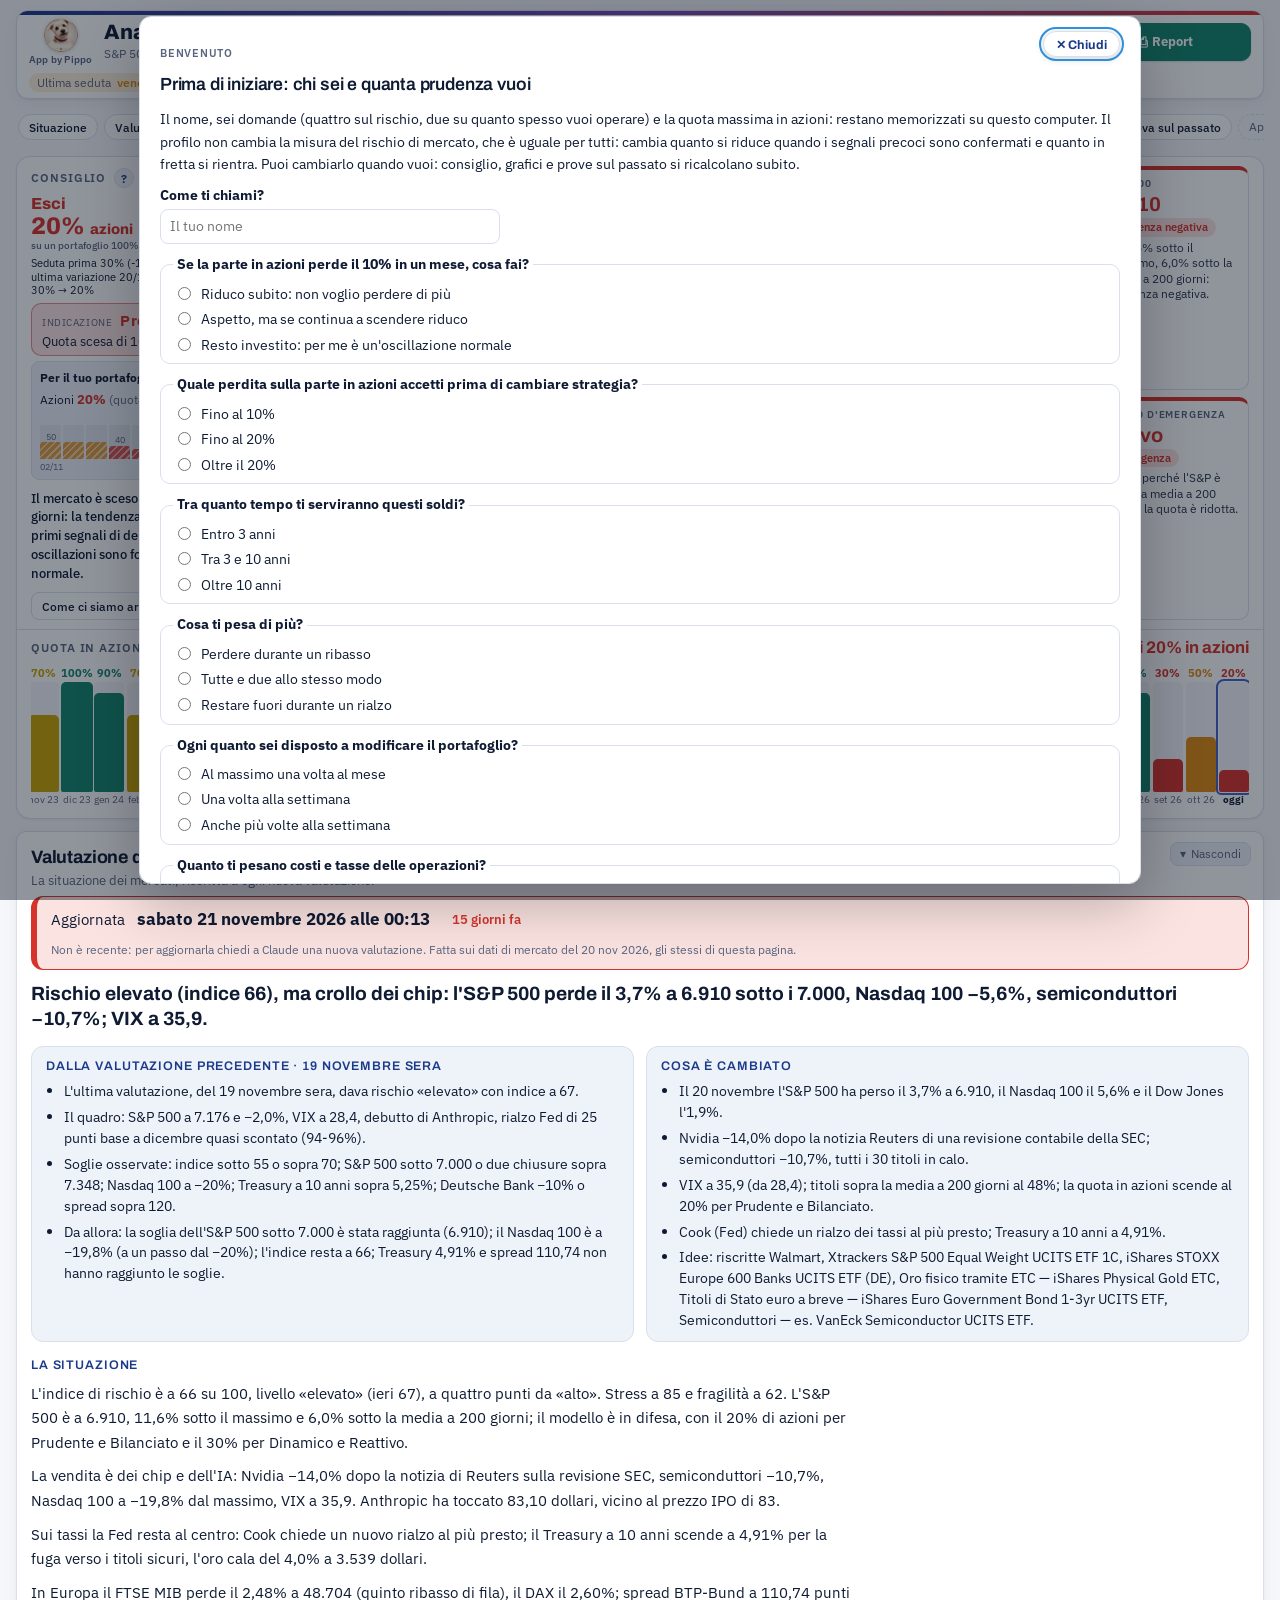
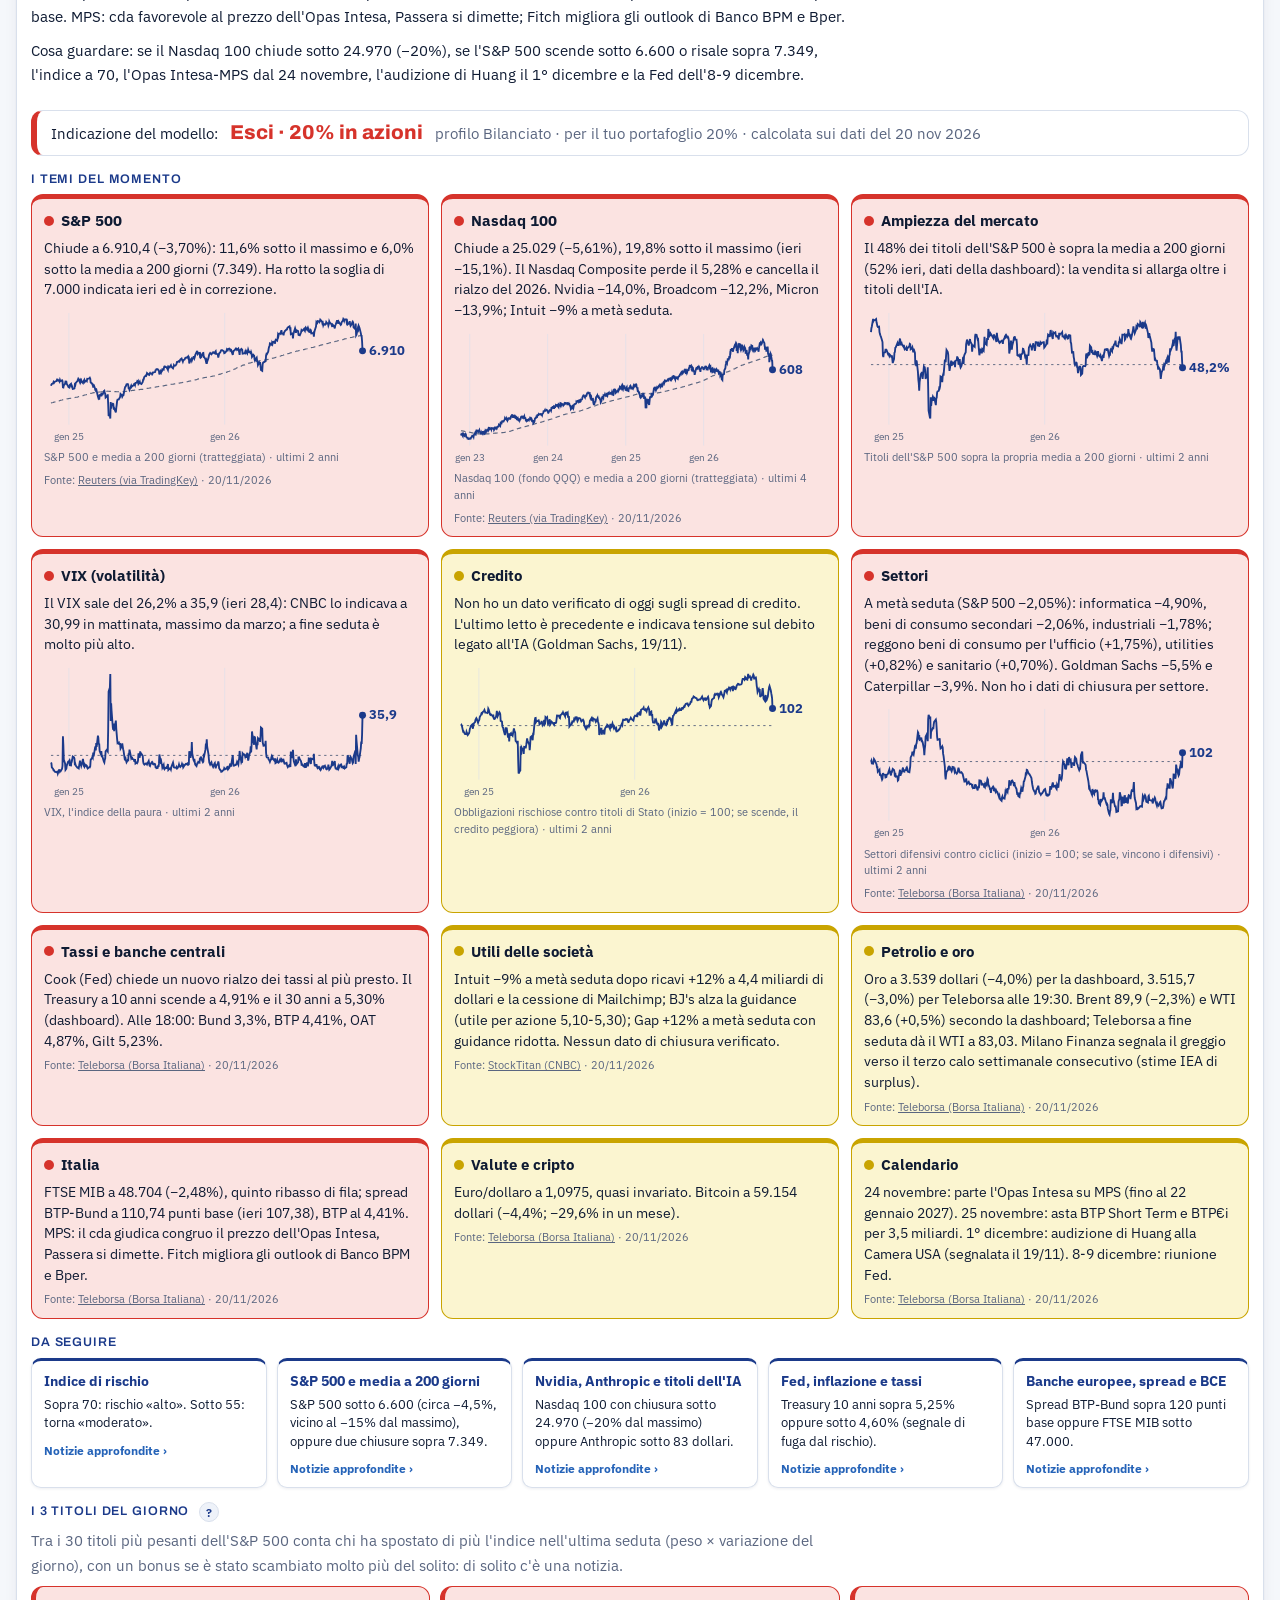
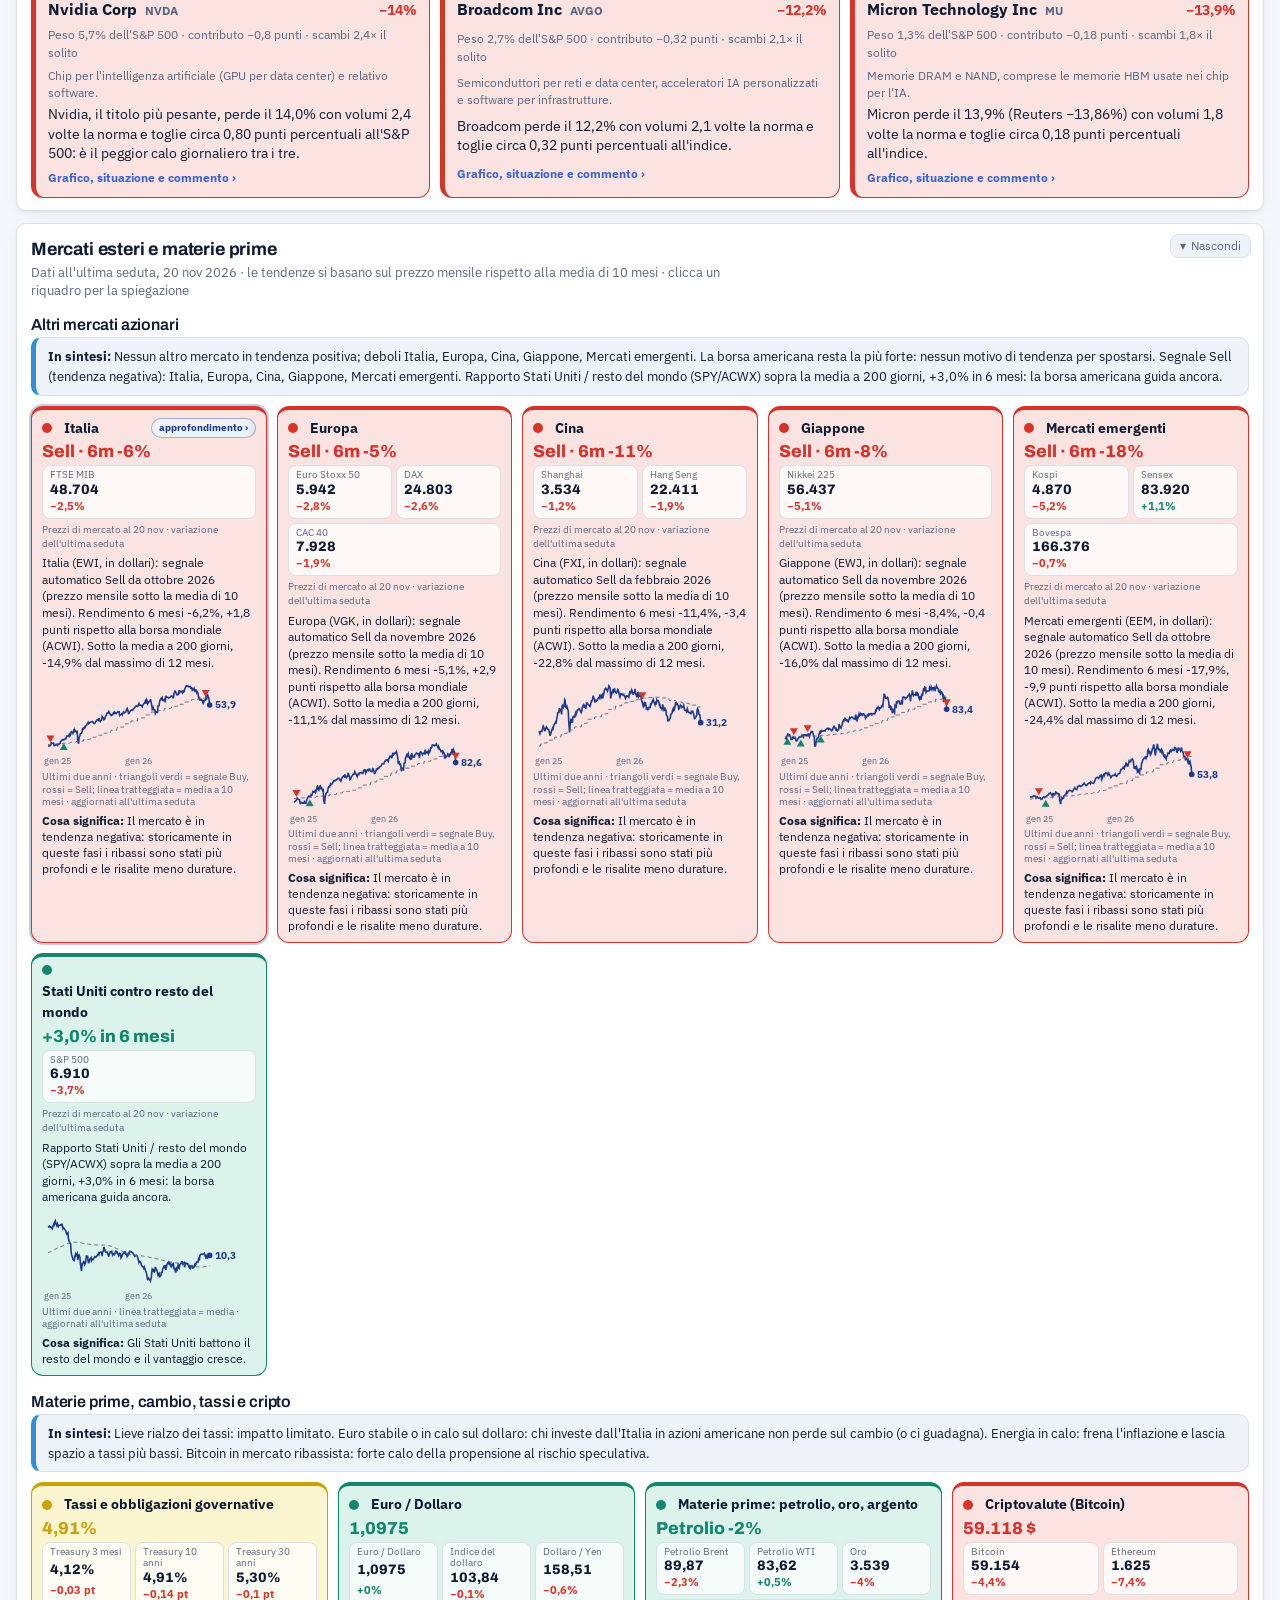
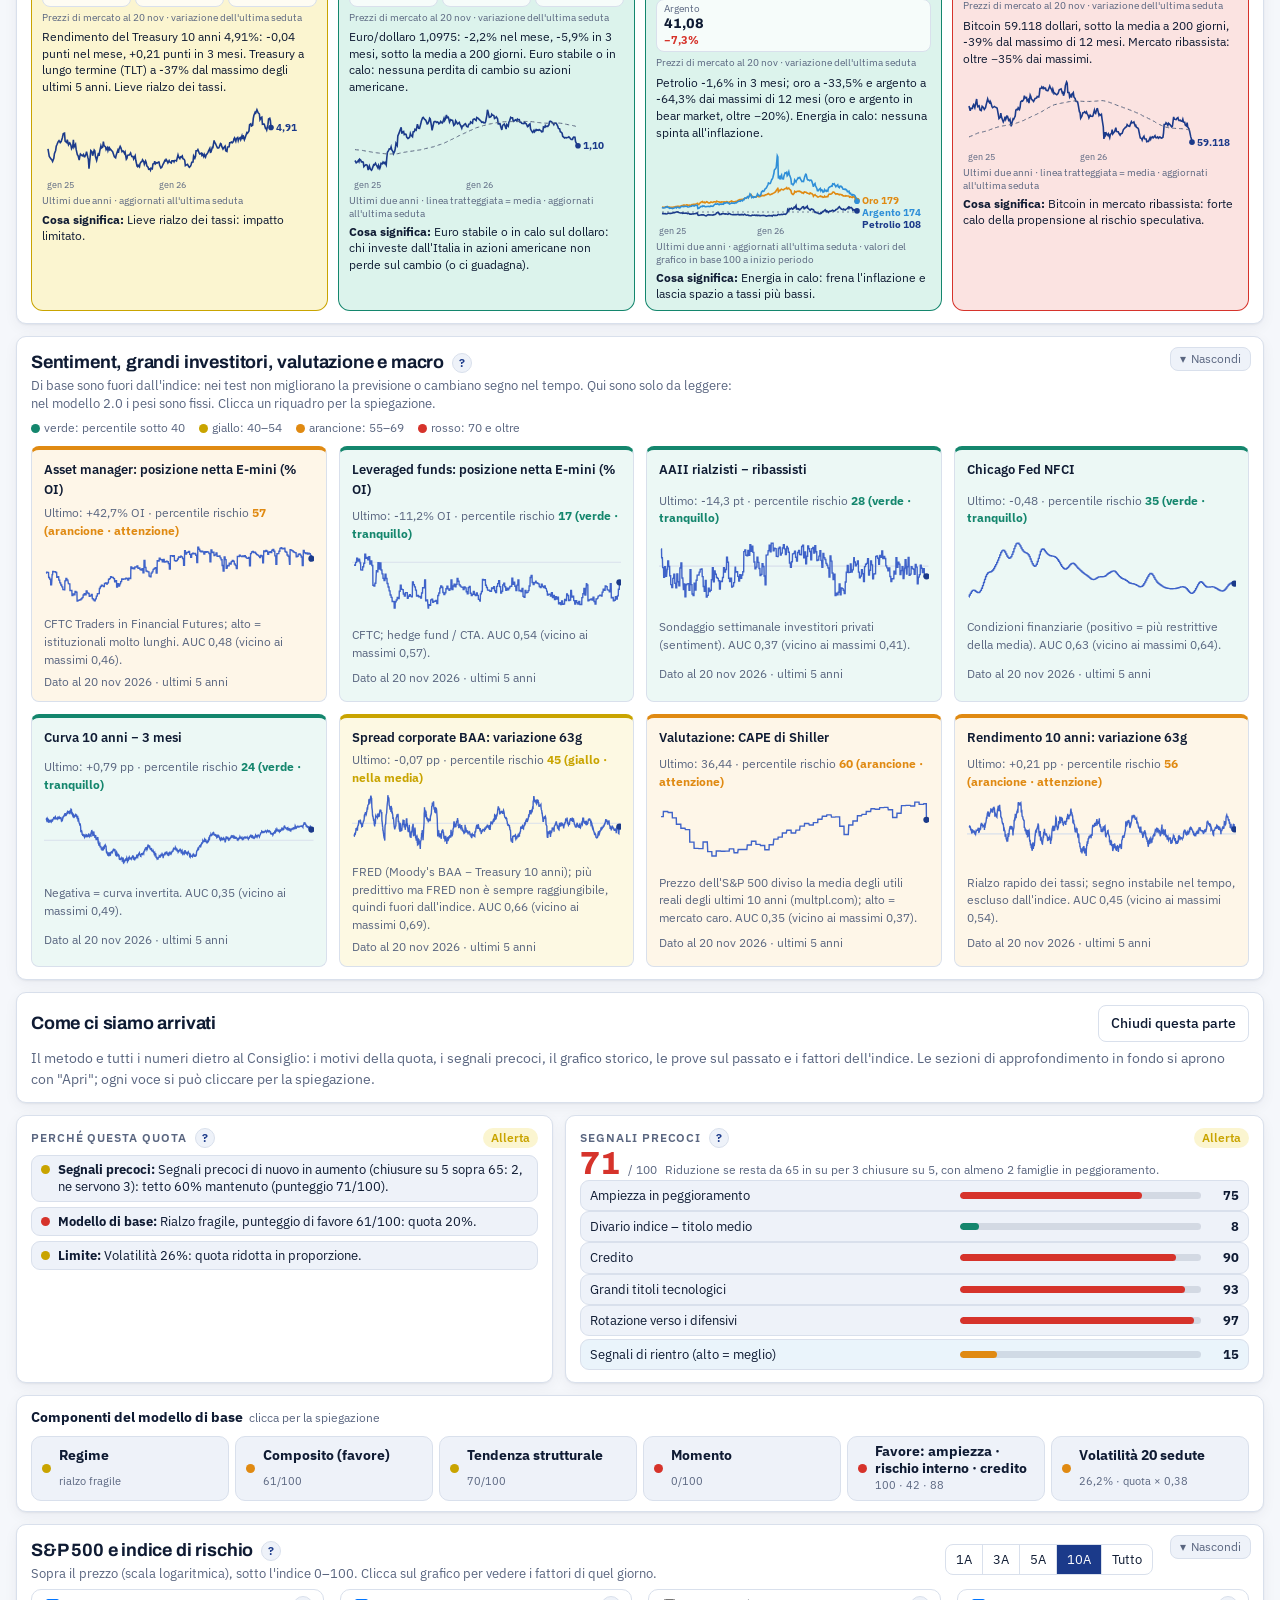
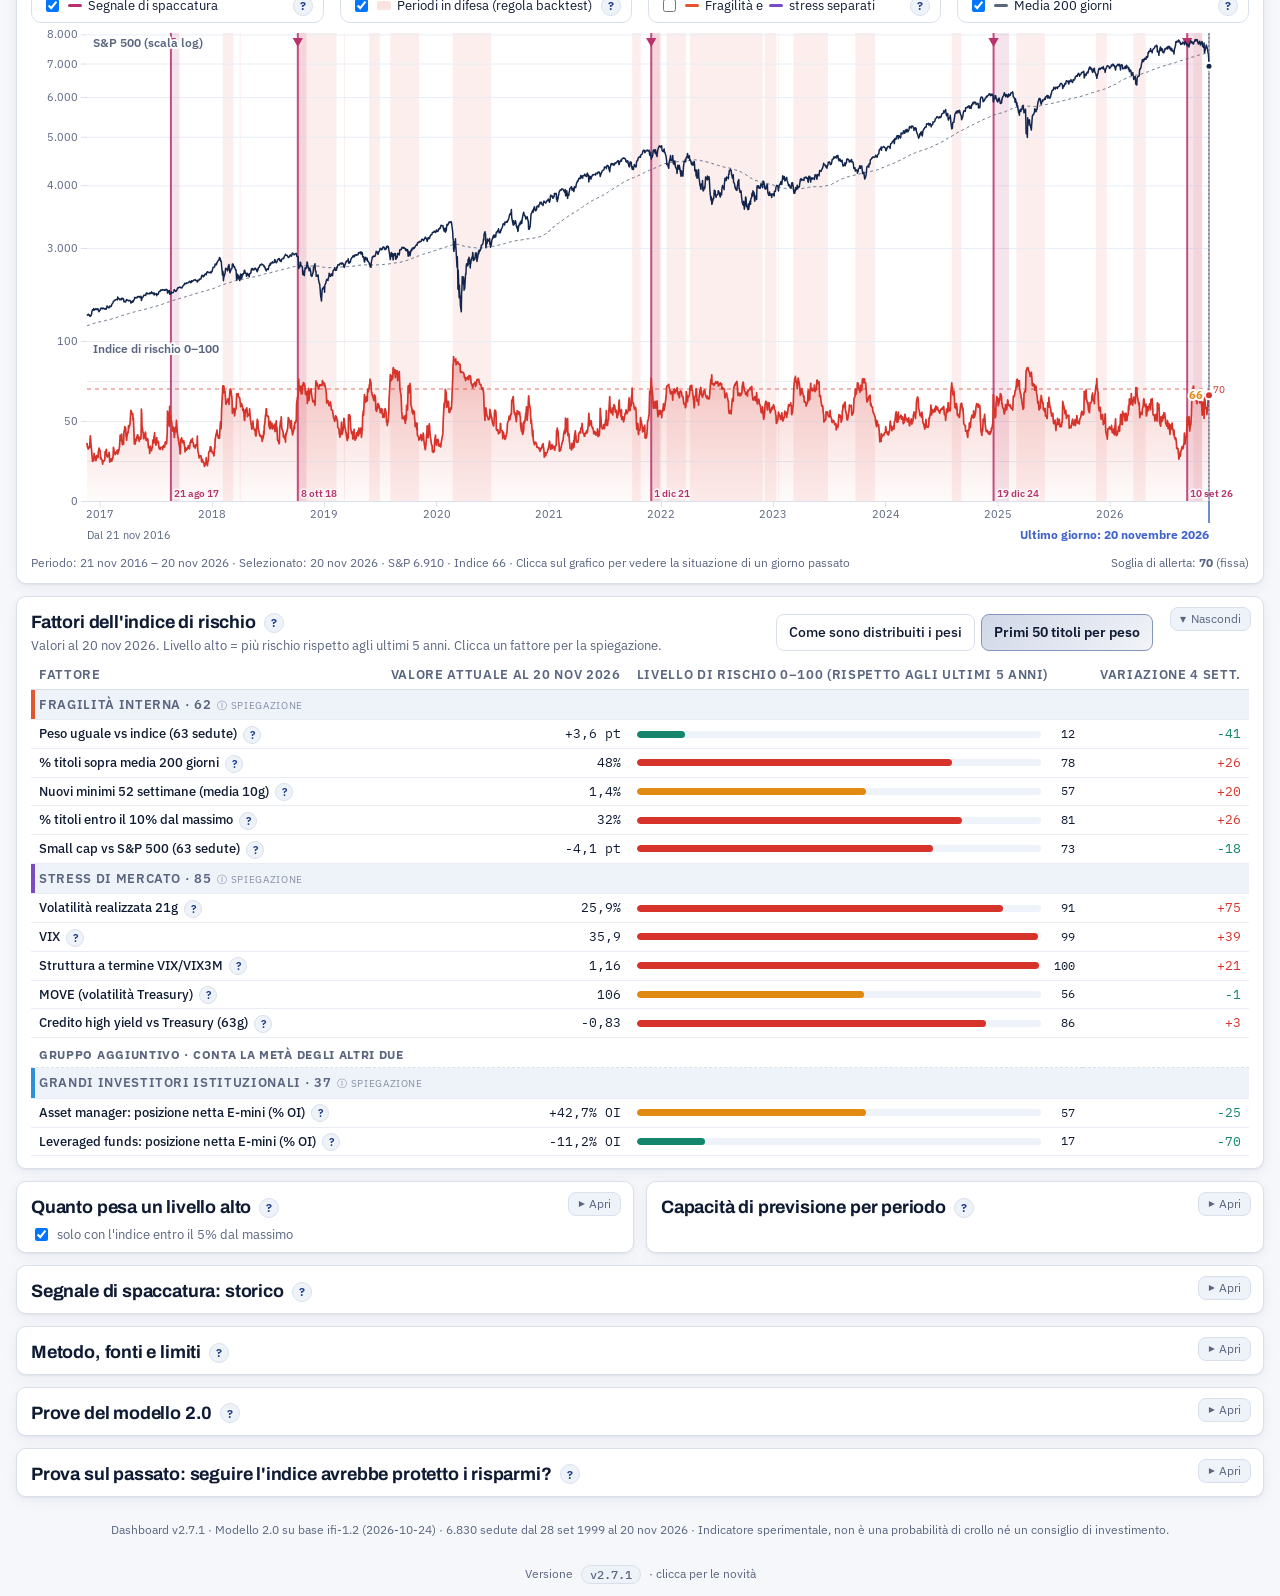
==== commit 169d3551: "v2.7.1: ottimizzazione (stili e costanti non usati), README e regole di verifica aggiornate Co-Autho" ====
--- a/index.html
+++ b/index.html
@@ -351,7 +351,6 @@
 .ev a{color:var(--navy-2)}
 .ev .box{background:var(--panel-2);border-radius:8px;padding:10px 12px;font-size:.88rem}
 .ev .warnbox{margin:0}
-.ev-title{font-size:1.15rem;line-height:1.3}
 .ev-meta{font-size:.76rem;color:var(--muted)}
 .ev-actions{display:flex;flex-wrap:wrap;gap:8px;justify-content:space-between;align-items:center;border-top:1px solid var(--line);padding-top:10px}
 .ev-status{font-size:.82rem}
@@ -376,8 +375,6 @@
 .exbox{border:1px dashed var(--sky);background:var(--panel-2);border-radius:10px;padding:9px 12px;display:grid;gap:3px}
 .exbox b{font-size:.7rem;text-transform:uppercase;letter-spacing:.07em;color:var(--sky)}
 .exbox p{margin:0;font-size:.88rem;line-height:1.5}
-.nowcard{padding:12px 16px}
-.nowcard .nowbox{margin-top:0}
 .nowbox.wide{grid-template-columns:minmax(160px,210px) 1fr;align-items:start;column-gap:18px}
 .nowbox.wide ul{grid-template-columns:repeat(auto-fit,minmax(min(300px,100%),1fr));column-gap:24px}
 .nowbox.wide .fdesc{grid-column:1/-1}
@@ -412,19 +409,6 @@
 .rep-sub h3{font-size:1rem;margin:0}
 .rep-est{border:1px solid var(--line);border-left:5px solid var(--sky);border-radius:10px;padding:10px 12px;background:var(--panel-2);font-size:.88rem;margin-bottom:10px}
 /* v1.12.1 colonne valutazione */
-.evcol{border-radius:12px;padding:12px 14px;border:1px solid var(--line)}
-.evcol h4{margin:0 0 6px;font:800 .98rem var(--font-display)}
-.evres{border:2px solid var(--navy-2);border-left-width:8px;background:color-mix(in srgb,var(--navy-2) 11%,var(--panel));border-radius:12px;padding:12px 16px;display:grid;gap:4px}
-.evres h4{margin:0;color:var(--navy);font:800 1rem var(--font-display);text-transform:none;letter-spacing:0}
-.evres ul{margin:0;padding-left:1.2em;display:grid;gap:5px;font-size:.95rem;line-height:1.45}
-.evdet{border:1px solid var(--line);border-radius:12px;padding:8px 12px;display:grid;gap:10px}
-.evdet[open] > summary{margin-bottom:8px}
-.evdet > summary{cursor:pointer;font-weight:700;color:var(--navy)}
-.evdash{background:var(--panel-2);border-left:6px solid var(--navy);box-shadow:inset 0 0 0 1px rgba(27,58,138,.08)}
-.evdash h4{color:var(--navy)}
-.evdash .evset{font-size:.78rem;color:var(--muted);margin:-2px 0 6px;padding:5px 8px;border-radius:7px;background:var(--panel)}
-.evext{background:var(--panel);border-left:6px solid var(--sky)}
-.evext h4{color:var(--sky)}
 /* v1.12 idee */
 :root{--idea:#0d7f8c;--idea-2:#5b3fc4;--idea-soft:#e6f6f7}
 @media (prefers-color-scheme: dark){:root:not([data-theme="light"]){--idea:#3cc4d2;--idea-2:#a58bff;--idea-soft:#0f2a30}}
@@ -534,7 +518,6 @@
 .adv-card::after{content:"";position:absolute;inset:0 0 auto 0;height:4px;background:var(--adv,var(--muted))}
 .adv-card:hover{border-color:var(--navy-2)}
 .adv-top{display:flex;justify-content:space-between;align-items:center;gap:8px;flex-wrap:wrap}
-.adv-alg{font-size:.78rem;font-weight:700;color:var(--navy);display:inline-flex;align-items:center;gap:2px}
 .adv-row{display:grid;grid-template-columns:1fr auto 1fr;align-items:baseline;gap:8px;font:800 1.45rem/1.1 var(--font-display);white-space:nowrap}
 .adv-card{container-type:inline-size}
 .adv-row{font-size:clamp(1.15rem,7.6cqi,1.5rem)}
@@ -550,7 +533,6 @@
 .adv-g{width:min(100%,220px);justify-self:center}
 .advg{width:100%;height:auto;display:block}
 .adv-ends{display:flex;justify-content:space-between;font-size:.64rem;color:var(--muted);text-transform:uppercase;letter-spacing:.05em;margin-top:-4px}
-.adv-sub{font-size:.86rem;font-weight:600}
 /* v2.3: testata a due colonne (azione | indicazione), lancetta più bassa, grafico delle ultime 15 sedute */
 .adv-head{display:grid;grid-template-columns:minmax(0,1fr) minmax(0,1.1fr);gap:8px;align-items:stretch}
 .adv-act{display:flex;flex-direction:column;justify-content:center;gap:1px;min-width:0}
@@ -583,7 +565,6 @@
 .adv-conv[data-help]{cursor:pointer}.adv-conv[data-help]:hover{border-color:var(--navy-2)}
 @container (max-width:300px){.adv-head{grid-template-columns:1fr}}
 @container (max-width:380px){.adv-card .adv-sema .sm-t{flex-basis:100%;order:3}}
-.adv-why{font-size:.8rem;color:var(--muted)}
 .rule-head{align-items:center}
 .qp{grid-template-columns:10px 1fr}
 .qp em{grid-column:2}
@@ -675,7 +656,6 @@
 .ev-last{color:var(--risk);font-weight:700;font-size:.84rem;font-variant-numeric:tabular-nums}
 
 /* ===== versione 2.0 (locale): esposizione semplificata ===== */
-.loc-badge{display:inline-block;background:var(--amber-soft);color:var(--amber);border-radius:999px;padding:0 8px;font-size:.72rem;font-weight:700}
 #btnUpdate,#evRun{display:none!important}
 .fw-bar,#wLive,#factTable .wcol,#factTable td.wcell,details.bt-set{display:none!important}
 .hero .sig-card{display:grid;gap:7px;align-content:start}
@@ -689,8 +669,6 @@
 .prof-chip.todo{border-color:var(--amber);background:var(--amber-soft);color:var(--amber);font-weight:700}
 .adv-top .eyebrow{display:inline-flex;align-items:center;gap:2px}
 .adv-conv .adv-me{font-weight:700;display:inline-flex;align-items:center;gap:2px}
-.adv-st{display:flex;align-items:center;gap:6px;margin-top:2px}
-.adv-st .pill{font-size:.8rem;padding:2px 10px}
 .adv-mot{list-style:none;margin:0;padding:0;display:grid;gap:5px}
 .adv-mot li{display:grid;grid-template-columns:10px 1fr;gap:7px;align-items:start;font-size:.8rem;line-height:1.35;border:1px solid var(--line);border-radius:9px;padding:5px 9px;background:var(--panel-2);cursor:pointer}
 .adv-mot li:hover{border-color:var(--navy-2)}
@@ -763,8 +741,6 @@
 .mkt-seg{margin:0;padding:0;list-style:none;display:grid;gap:6px;grid-template-columns:repeat(auto-fit,minmax(min(100%,300px),1fr))}
 .mkt-seg li{border:1px solid var(--line);border-radius:10px;padding:7px 11px;font-size:.84rem;line-height:1.4;background:var(--panel-2);cursor:pointer}
 .mkt-seg li b{display:block}
-.mkt-act{display:flex;gap:8px;flex-wrap:wrap}
-.mkt-nota{font-size:.74rem;color:var(--muted);margin:0}
 /* fattori compatti */
 #factNow{display:none!important}
 #factTable .fdesc{display:none}
@@ -875,7 +851,6 @@
 .hero .gauge-card .shockbar .tile{padding:8px 12px}
 .hero .more-card{padding:12px 16px!important}
 .hero .more-card .tile{border-radius:10px}
-.hero .rule-card .rule-bars{height:64px}
 @media (max-width:1100px){.hero{grid-template-columns:1fr 1fr!important}.hero #moreCard{grid-column:1/-1;grid-row:auto;border-left:0!important;border-top:1px solid var(--line)!important}.hero #ruleCard{grid-row:auto}}
 @media (max-width:820px){.hero{grid-template-columns:1fr!important}.hero #gaugeCard{border-left:0!important;border-top:1px solid var(--line)!important}}
 .hero #advCard .adv-g{max-height:none;margin-bottom:12px}
@@ -891,7 +866,6 @@
 .hero .more-card .tile .pill{margin-top:auto}
 .hero .more-card .tiles{grid-template-rows:none;align-content:stretch}
 .hero > .card{padding:9px 14px!important}
-.hero #advCard .adv-sub{display:none}
 .hero #advCard .adv-g svg{height:76px}
 .hero #advCard .adv-g{margin-bottom:6px}
 .hero #advCard .adv-row{margin-bottom:0}
@@ -934,16 +908,9 @@
 .gz-mon{border:1px dashed var(--line);border-radius:10px;padding:8px 12px;font-size:.88rem}.gz-mon h4{margin:0 0 4px}.gz-mon ul{margin:0;padding-left:1.1em;display:grid;gap:3px}
 .gz-news{display:grid;gap:10px}
 .gz-cols{display:grid;gap:12px;grid-template-columns:repeat(auto-fit,minmax(270px,1fr));align-items:start}
-.gz-col{border:1px solid var(--line);border-top:6px solid var(--navy-2);border-radius:12px;padding:10px;display:grid;gap:8px;background:var(--panel)}
-.gz-col.nf-cas{border-top-color:#7a3fd1}.gz-col.nf-zh{border-top-color:#1f6fd6}.gz-col.nf-se{border-top-color:#e0701c}
-.gz-colh{display:flex;flex-wrap:wrap;align-items:baseline;gap:4px 8px}.gz-colh a{font:900 1.1rem Georgia,serif;color:var(--navy);text-decoration:none}.gz-colh .sub{font-size:.72rem;color:var(--muted);flex:1 1 100%;order:3}.gz-colh .cnt{margin-left:auto;font:800 .7rem var(--font-display);background:var(--navy-2);color:#fff;border-radius:99px;padding:2px 8px}
+.gz-col{border:1px solid var(--line);border-top:6px solid var(--navy-2);border-radius:12px;padding:10px;display:grid;gap:8px;background:var(--panel)}.gz-col.nf-zh{border-top-color:#1f6fd6}.gz-col.nf-se{border-top-color:#e0701c}
 .gz-card{border-top:1px solid var(--line);padding-top:8px;display:grid;gap:3px}.gz-card h4{text-transform:none;letter-spacing:0;margin:0;font:800 .95rem/1.3 Georgia,serif}.gz-card h4 a{color:var(--navy);text-decoration:none}.gz-card h4 a:hover{text-decoration:underline}.gz-card p{margin:0;font-size:.86rem;line-height:1.45}.gz-card.old{opacity:.85}
 .gz-meta{display:flex;gap:8px;align-items:center;font-size:.72rem;color:var(--muted)}.gz-meta .tag{background:color-mix(in srgb,var(--navy-2) 12%,var(--panel));color:var(--navy);border-radius:99px;padding:1px 8px;font-weight:700}
-.gz-thumb{display:flex;align-items:center;gap:10px;height:54px;border-radius:10px;padding:0 12px;color:#fff;background:linear-gradient(120deg,var(--navy-2),var(--navy));position:relative;overflow:hidden}
-.gz-thumb::after{content:'';position:absolute;right:-20px;top:-30px;width:110px;height:110px;border-radius:50%;background:rgba(255,255,255,.14)}
-.nf-cas .gz-thumb{background:linear-gradient(120deg,#9b5de5,#5b2aa8)}.nf-zh .gz-thumb{background:linear-gradient(120deg,#2d8cff,#0b4aa8)}.nf-se .gz-thumb{background:linear-gradient(120deg,#ff9a3c,#d8541a)}
-.gz-ico{font-size:1.7rem;line-height:1;filter:drop-shadow(0 2px 3px rgba(0,0,0,.25))}.gz-tt{font:800 .78rem var(--font-display);letter-spacing:.1em;text-transform:uppercase;opacity:.95}
-.gz-card.lead .gz-thumb{height:96px}.gz-card.lead .gz-ico{font-size:2.8rem}.gz-card.lead h4{font-size:1.12rem}
 .gz-card{border-top:0;padding:0 0 10px;border-bottom:1px solid var(--line)}
 .gz-mast{background:linear-gradient(100deg,#e8f0ff,#fff3e0 55%,#ffe8ee)}
 .gz-h{box-shadow:0 3px 10px color-mix(in srgb,var(--navy-2) 30%,transparent)}
@@ -952,7 +919,6 @@
 .nf-mf .gz-brand{background:linear-gradient(120deg,#c8102e,#7d0a1c)}.nf-mf .sig{color:#c8102e}.nf-se .gz-brand{background:linear-gradient(120deg,#ff9a3c,#d8541a)}.nf-se .sig{color:#d8541a}
 .nf-zh .gz-brand{background:linear-gradient(120deg,#2b2f36,#0d0f12)}.nf-zh .sig{color:#0d0f12}.nf-web .gz-brand{background:linear-gradient(120deg,#12a58a,#0b5fa8)}.nf-web .sig{font-size:1rem}
 .gz-col.nf-mf{border-top-color:#c8102e}.gz-col.nf-se{border-top-color:#e0701c}.gz-col.nf-zh{border-top-color:#2b2f36}.gz-col.nf-web{border-top-color:#12a58a}
-.gz-colh .nm{font:900 1.1rem Georgia,serif;color:var(--navy)}
 .gz-card.lock{background:repeating-linear-gradient(135deg,transparent 0 10px,color-mix(in srgb,var(--muted) 6%,transparent) 10px 20px);border-radius:8px;padding:6px 8px 10px}
 .gz-card h4 .lk{margin-right:6px}.gz-pay{font-size:.74rem;font-weight:700;color:#8a5a00;background:#fff4d6;border:1px solid #f0d58a;border-radius:6px;padding:2px 8px;justify-self:start}
 .gz-meta .tag.sito{background:color-mix(in srgb,#12a58a 16%,var(--panel))}
@@ -1308,9 +1274,10 @@
   sm.call(this);
   if (this.classList.contains('help')) { const top = () => { this.scrollTop = 0; const h = this.querySelector('.help-in'); if (h) h.scrollTop = 0; }; top(); requestAnimationFrame(top); setTimeout(top, 400); }
 }; })();
-const APP_VERSION = '2.7';
+const APP_VERSION = '2.7.1';
 const DEF_GI = 0.5; // peso predefinito del gruppo «Grandi investitori istituzionali»
 const CHANGELOG = [
+  ['2.7.1', '21/11/2026', ['Ottimizzazione: tolti stili e costanti non più usati (circa 3 KB). Nessun cambiamento nei calcoli, nelle quote o nell\'aspetto: confronto pixel per pixel prima e dopo a 1350 e 390 px.']],
   ['2.7', '20/11/2026', ['Profili più distinti: ogni profilo ha una volatilità obiettivo diversa (Prudente 8%, Bilanciato 10%, Dinamico e Reattivo 12%). Prudente e Bilanciato scalano la quota prima quando il mercato si agita: dal 2000 la perdita massima passa da −12% a −9% con circa 0,7 e 0,4 punti di rendimento annuo in meno (prove sugli stessi dati delle regole, senza costi e tasse).', 'Grafico «Quota in azioni consigliata» su 3 anni (prima 2).', 'Etichette: «Divario indice – titolo medio»; stato «Allerta» (non «rientrata») quando i segnali precoci sono di nuovo in aumento.']],
   ['2.6', '14/11/2026', ['Notizie impaginate come un quotidiano, solo notizie: colonne per fonte (Milano Finanza, Scenari Economici, ZeroHedge, Notizie dal web) con riassunti in italiano più completi.', 'Articoli a pagamento segnalati con il lucchetto e senza link. Le nuove di ogni aggiornamento sono in evidenza, con «Precedenti» (archivio di un anno).']],
   ['2.5.3', '14/11/2026', ['Spread BTP-Bund nella scheda Italia: tolte le barre mensili OECD ferme ad agosto; restano solo le chiusure giornaliere recenti, ciascuna con il commento di Teleborsa e il link alla fonte.']],
@@ -1441,7 +1408,6 @@
 
 function setMeta() {
   const gen = new Date(DATA.generated_at);
-  const genTxt = gen.toLocaleString('it-IT', {timeZone: 'Europe/Rome', day: '2-digit', month: '2-digit', year: 'numeric', hour: '2-digit', minute: '2-digit'});
   const asof = new Date(DATA.as_of + 'T00:00:00Z');
   const age = Math.round((Date.now() - asof.getTime()) / 864e5);
   const el = document.getElementById('updMeta'); el.replaceChildren();
@@ -1510,7 +1476,6 @@
 const riskColor = v => isNaN(v) ? css('--muted') : v >= 70 ? css('--risk') : v >= 55 ? css('--amber') : v >= 40 ? css('--yel') : css('--ok');
 const lev = v => isNaN(v) ? null : v >= 70 ? 's-risk' : v >= 55 ? 's-warn' : v >= 40 ? 's-yel' : 's-ok';
 const S2C = {'s-ok': 'c-ok', 's-yel': 'c-yel', 's-warn': 'c-warn', 's-risk': 'c-risk'};
-const LVTXT = {'s-ok': 'verde · tranquillo', 's-yel': 'giallo · nella media', 's-warn': 'arancione · attenzione', 's-risk': 'rosso · rischio'};
 // livelli delle caselle non 0–100 (usati sia nelle caselle sia nelle spiegazioni)
 const LEGEND4 = '<span><span class="legend-dot" style="background:var(--ok)"></span>verde: tranquillo</span><span><span class="legend-dot" style="background:var(--yel)"></span>giallo: nella media</span><span><span class="legend-dot" style="background:var(--amber)"></span>arancione: attenzione</span><span><span class="legend-dot" style="background:var(--risk)"></span>rosso: rischio</span>';
 function tileLevels(i) {
@@ -3769,7 +3734,6 @@
 function link(nome, url, data) { const u = safeUrl(url); const a = u ? el('a', null, nome || u) : el('span', null, nome || ''); if (u) { a.href = u; a.target = '_blank'; a.rel = 'noopener noreferrer'; } const w = el('span'); w.append(a); if (data) w.append(document.createTextNode(' · ' + data)); return w; }
 // ---- notizie per fonte (notizie.json, archivio di 1 anno)
 let NEWS = null; fetch('notizie.json', {cache: 'no-store'}).then(r => r.ok ? r.json() : null).then(j => { NEWS = j; if (typeof evDlg !== 'undefined' && evDlg.open) renderEval(); }).catch(() => {});
-const TEMAICO = {Azioni: '📈', Tecnologia: '💻', IPO: '🚀', Liquidità: '💧', Mercati: '🏛️', 'Materie prime': '🪙', Macro: '🌐', Geopolitica: '🌍', Energia: '⛽', USA: '🇺🇸', Cripto: '₿', Banche: '🏦', Valute: '💱'};
 const TEMACOL = {Mercati: '#2b6cb0', 'Piazza Affari': '#c8102e', Tassi: '#7a3fb0', Macro: '#0e7c86', USA: '#1f4f9e', Tecnologia: '#6b46c1', Energia: '#d9730d', 'Materie prime': '#a67c00', Geopolitica: '#b4283c', Banche: '#12805c', Obbligazioni: '#3a7d44', Valute: '#0b7fab', Cripto: '#e08a00'};
 const NFONTI = [['web', 'Notizie dal web', 'Le più rilevanti dai siti esteri di finanza', 'nf-web', null, '🌐', 'DAL MONDO'], ['milanofinanza', 'Milano Finanza', 'Borsa e finanza italiana', 'nf-mf', 'https://www.milanofinanza.it/', 'MF', 'Milano Finanza'], ['scenarieconomici', 'Scenari Economici', 'Economia e finanza', 'nf-se', 'https://scenarieconomici.it/economia/finanza/', 'SE', 'Scenari Economici'], ['zerohedge', 'ZeroHedge', 'Mercati, macro e geopolitica · tradotto', 'nf-zh', 'https://www.zerohedge.com/', 'ZH', 'ZERO HEDGE']];
 function renderNotizieFonti() {
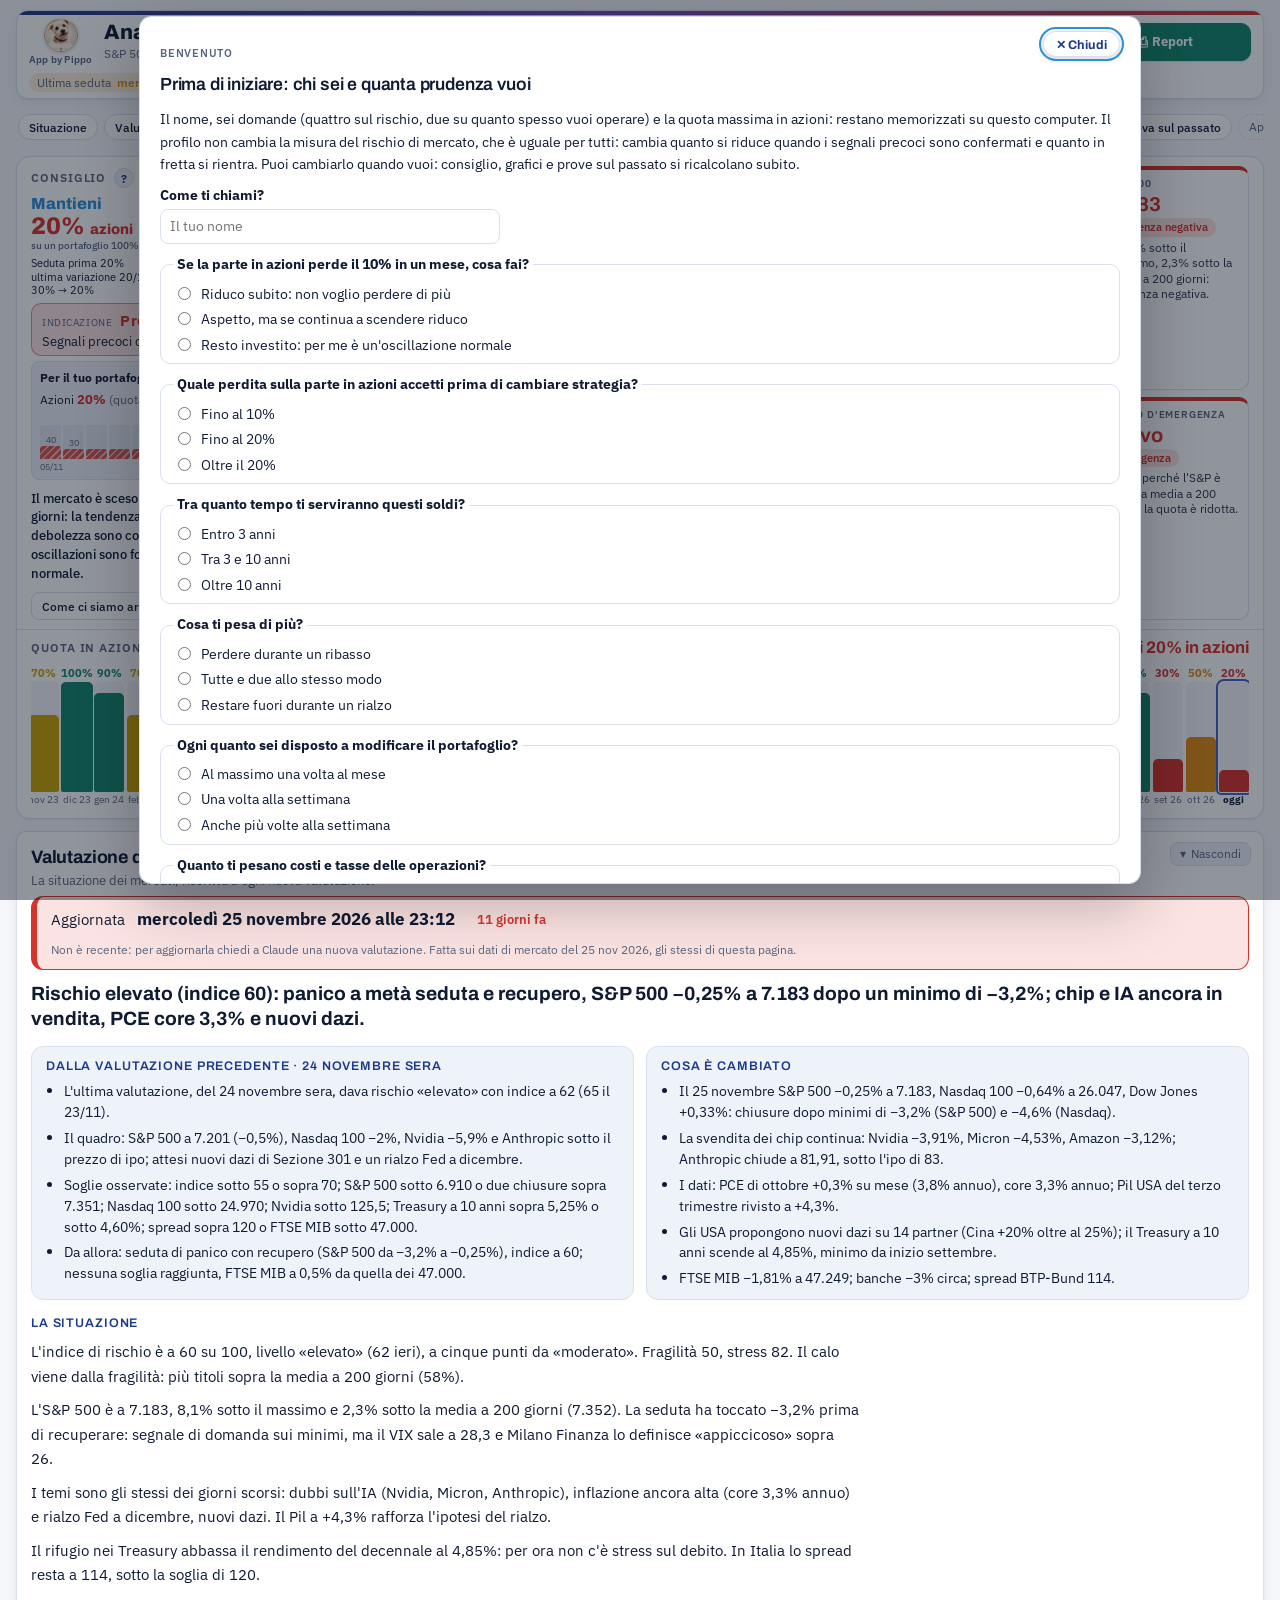
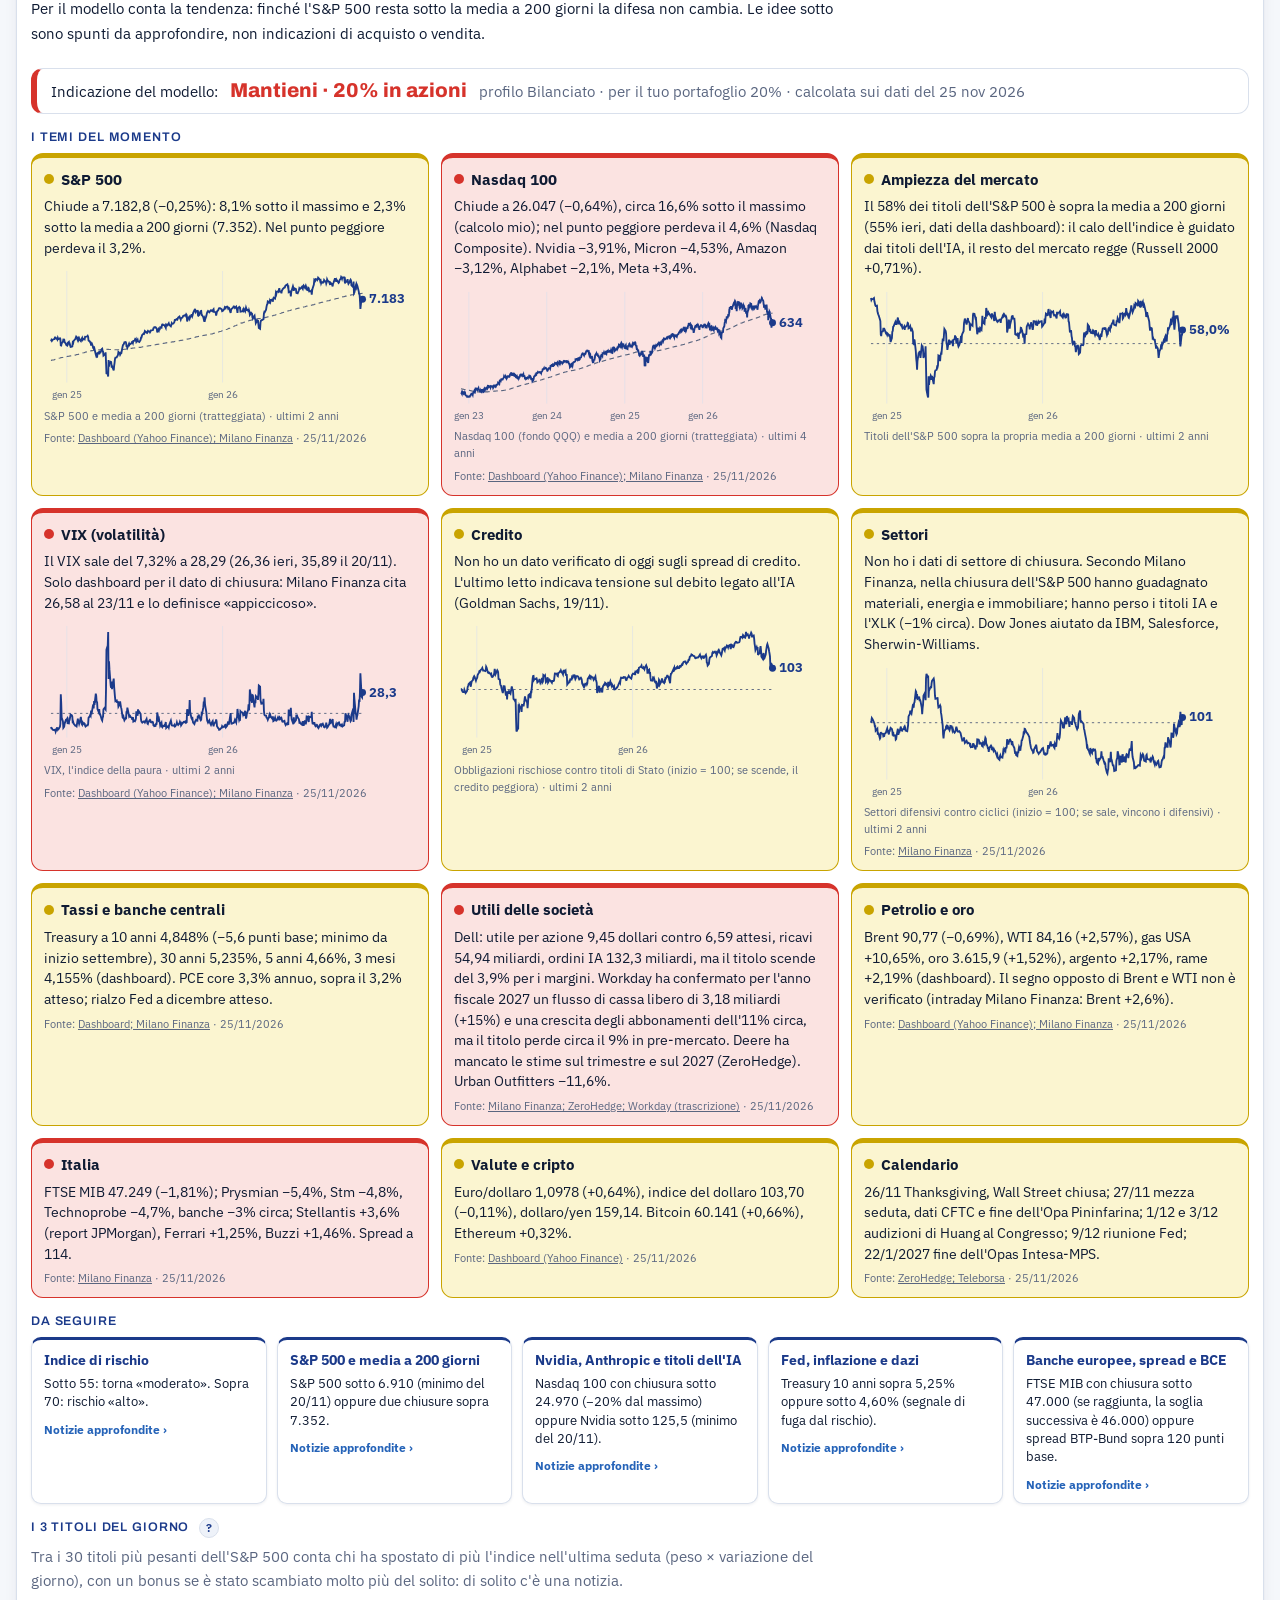
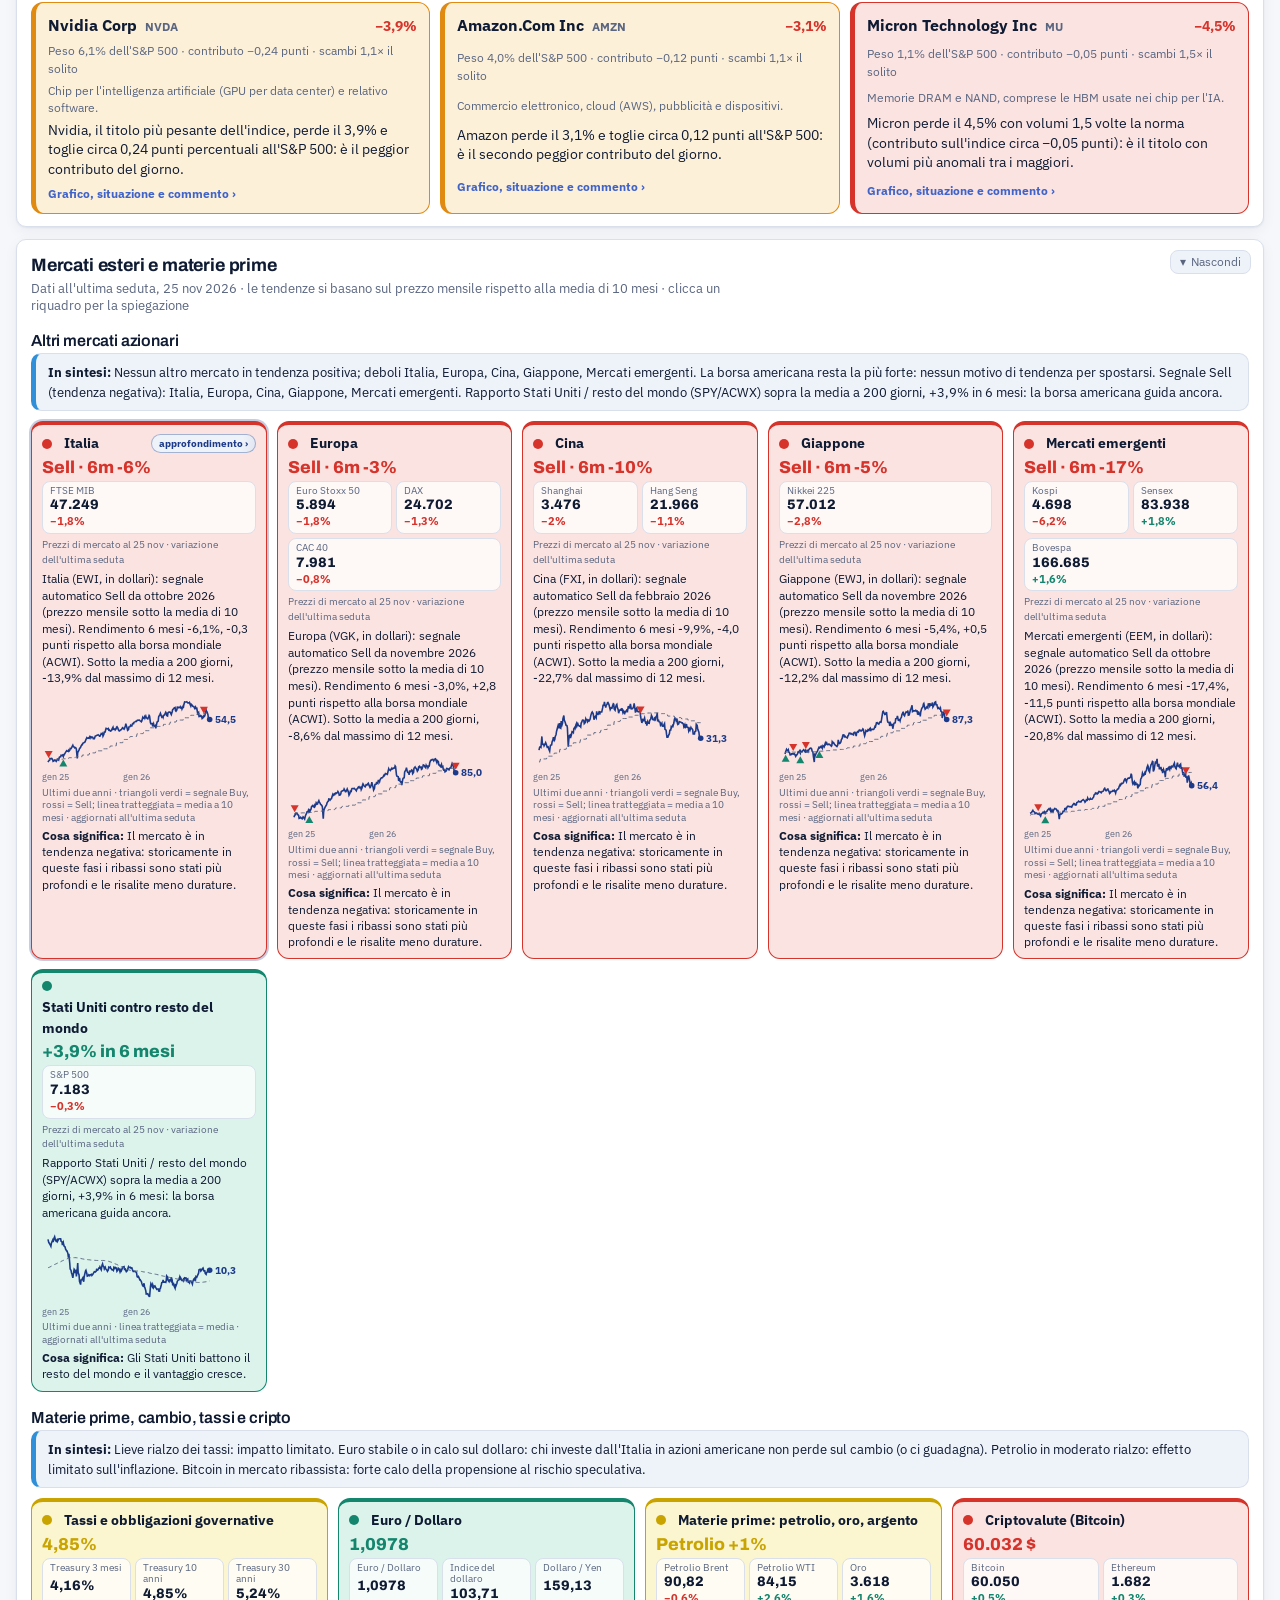
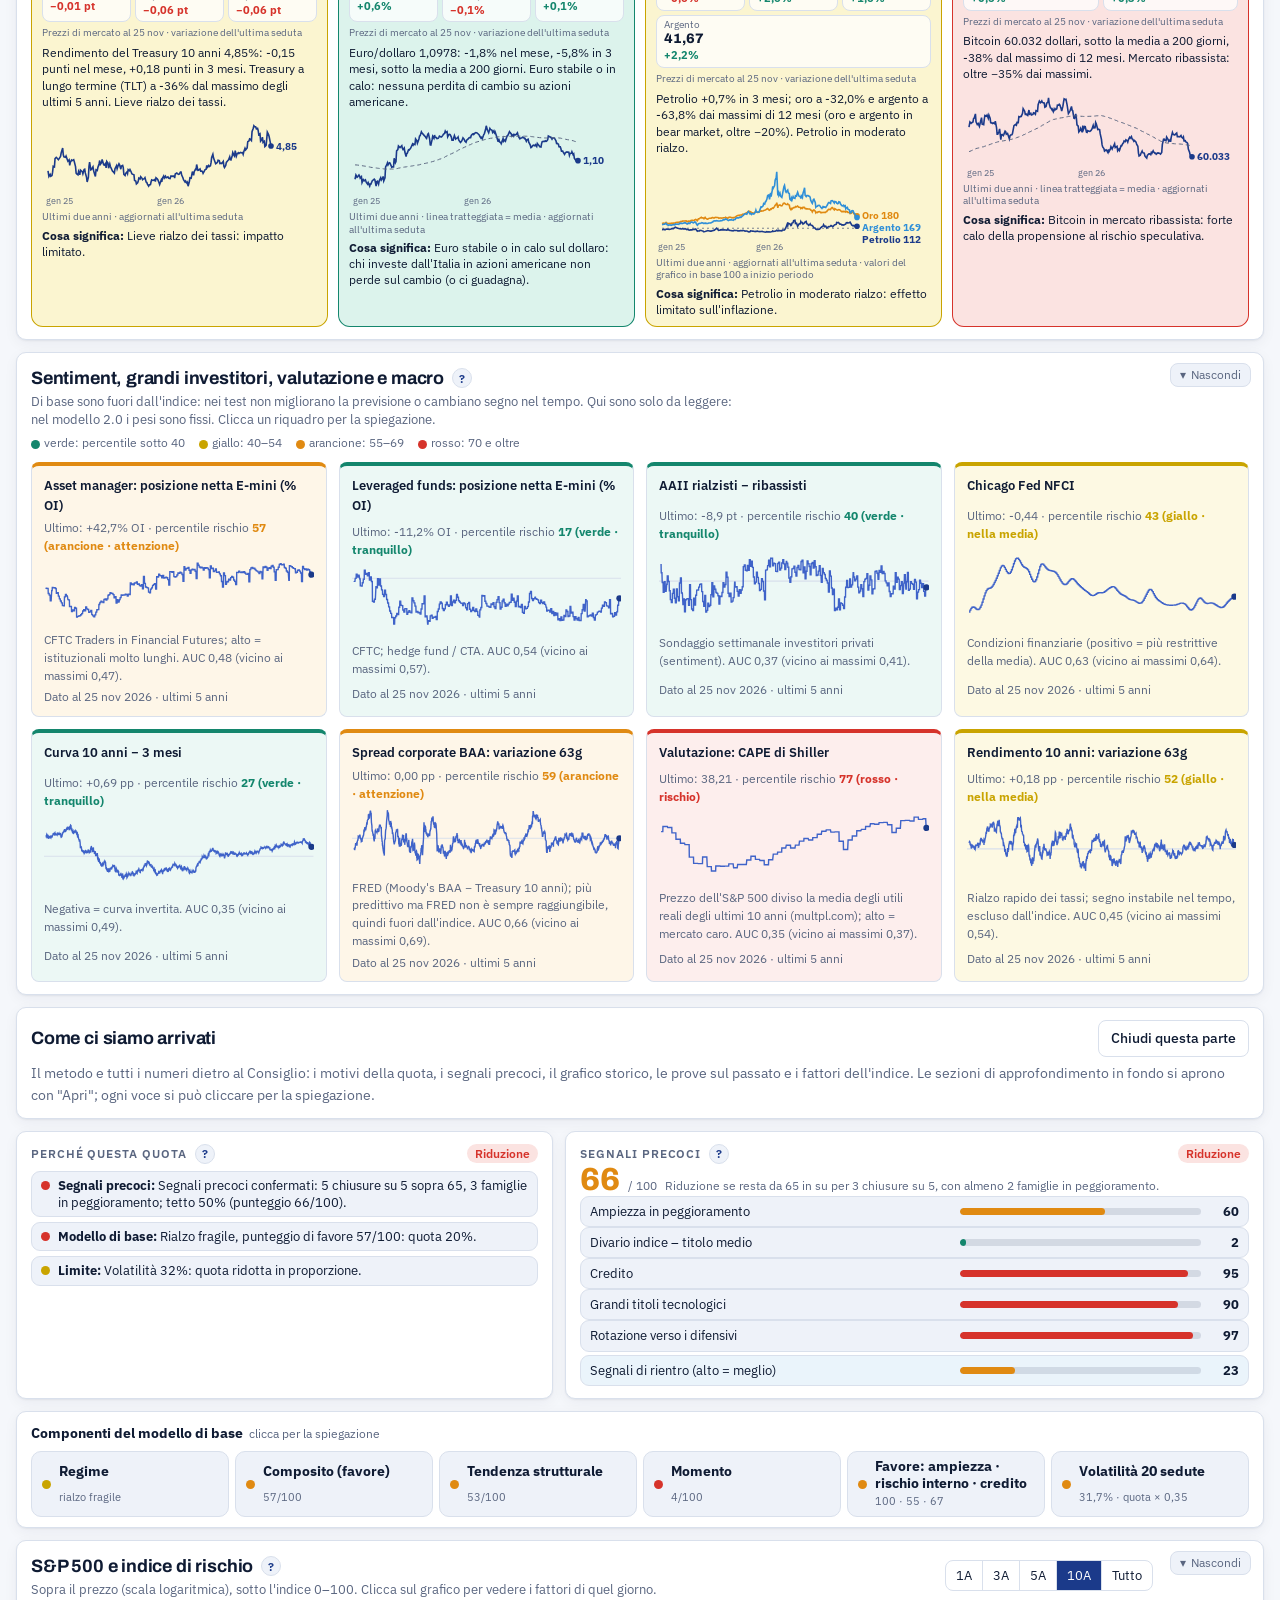
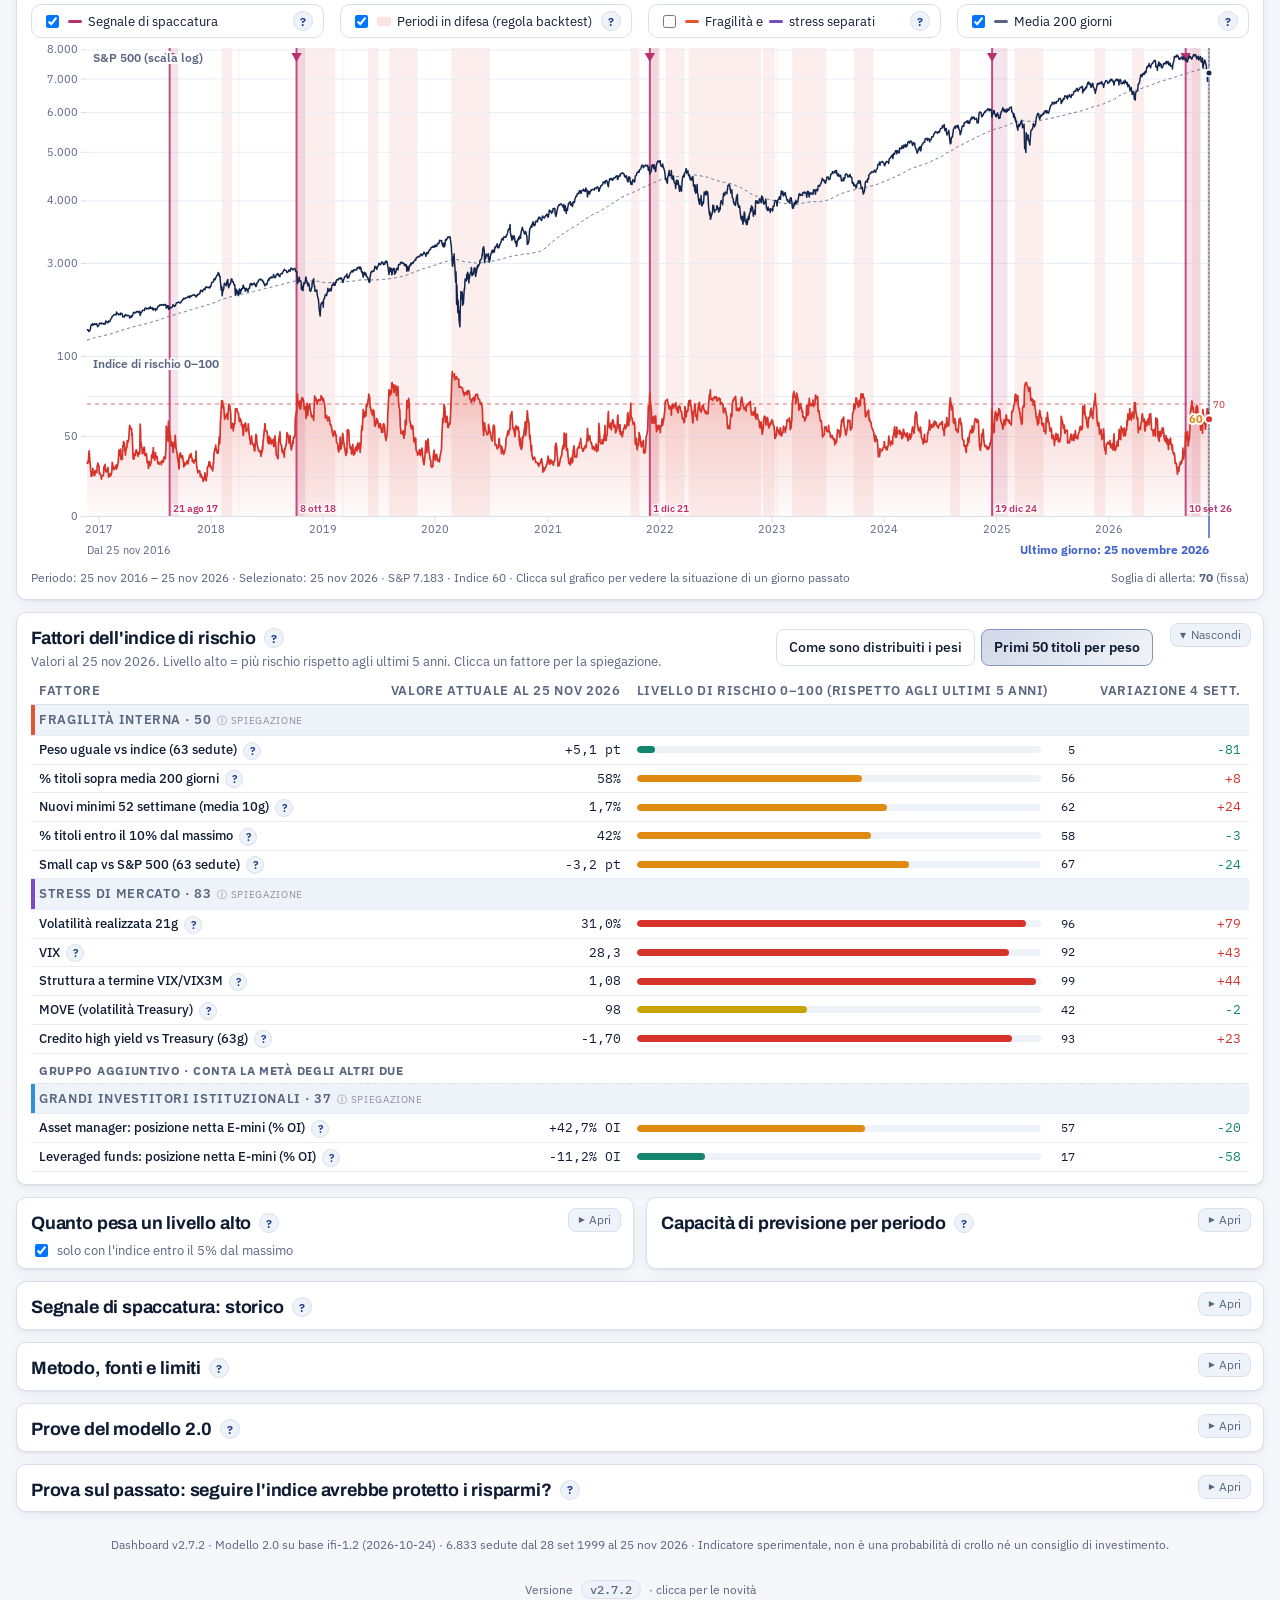
==== commit 918e7520: "v2.7.2: spread BTP-Bund a barre con valori e date, tolto l'elenco commenti Co-Authored-By: Claude So" ====
--- a/index.html
+++ b/index.html
@@ -33,6 +33,7 @@
 .it-tab{width:100%;border-collapse:collapse;font-size:.8rem}.it-tab th{text-align:left;font-size:.66rem;text-transform:uppercase;letter-spacing:.04em;color:var(--muted);padding:4px 6px;border-bottom:1px solid var(--line);white-space:nowrap}.it-tab td{padding:4px 6px;border-bottom:1px solid var(--line)}.it-tab .r{text-align:right}.it-tab tr.me td{font-weight:700;background:var(--panel-2)}
 .it-sets{display:grid;grid-template-columns:repeat(auto-fit,minmax(170px,1fr));gap:6px}
 .it-set{display:grid;gap:2px;padding:6px 9px;border:1px solid var(--line);border-radius:9px;background:var(--panel,#fff)}.it-set b{font-size:.8rem}.it-set span{font-size:.72rem;color:var(--muted)}.it-set i{display:block;height:5px;border-radius:3px;margin-top:2px}
+.sp-chart{margin:8px 0 4px}.sp-plot{position:relative;display:flex;align-items:flex-end;gap:6px;height:190px;padding-top:22px;border-bottom:1px solid var(--line,#c9ced9)}.sp-c{flex:1;min-width:0;height:100%;display:flex;align-items:flex-end;justify-content:center}.sp-c i{position:relative;display:block;width:100%;max-width:54px;border-radius:3px 3px 0 0;opacity:.62}.sp-c.now i{opacity:1}.sp-c i span{position:absolute;bottom:100%;left:50%;transform:translateX(-50%);margin-bottom:3px;font-weight:600;font-size:.78em;line-height:1;font-style:normal;white-space:nowrap;color:var(--ink,#1c2233)}.sp-c.now i span{font-weight:800;font-size:.88em}.sp-th{position:absolute;left:0;right:0;border-top:1.5px dashed var(--amber,#d68a1f);pointer-events:none}.sp-th span{position:absolute;right:0;bottom:2px;font-size:.68em;color:var(--amber,#d68a1f)}.sp-dates{display:flex;gap:6px;padding-top:4px}.sp-dates span{flex:1;min-width:0;text-align:center;font-size:.72em;color:var(--muted,#6b7285)}.sp-dates span.now{font-weight:800;color:var(--ink,#1c2233)}@media(max-width:560px){.sp-plot,.sp-dates{gap:3px}.sp-c i span{font-size:.66em}}
 .it-bars{display:flex;align-items:flex-end;gap:2px;height:60px;padding-top:4px}.it-bars i{flex:1;background:color-mix(in srgb,var(--navy) 45%,transparent);border-radius:2px 2px 0 0}.it-bars i.now{background:var(--navy)}.it-bars i.rec{background:color-mix(in srgb,var(--amber) 70%,transparent)}.it-bars i.rec.now{background:var(--amber)}
 </style>
 </head>
@@ -1274,9 +1275,10 @@
   sm.call(this);
   if (this.classList.contains('help')) { const top = () => { this.scrollTop = 0; const h = this.querySelector('.help-in'); if (h) h.scrollTop = 0; }; top(); requestAnimationFrame(top); setTimeout(top, 400); }
 }; })();
-const APP_VERSION = '2.7.1';
+const APP_VERSION = '2.7.2';
 const DEF_GI = 0.5; // peso predefinito del gruppo «Grandi investitori istituzionali»
 const CHANGELOG = [
+  ['2.7.2', '25/11/2026', ['Scheda Italia, spread BTP-Bund: grafico a barre con il valore scritto sopra ogni barra e la data sotto, colorate per livello e con la linea della soglia 120. Tolto l\'elenco di commenti sotto il grafico.']],
   ['2.7.1', '21/11/2026', ['Ottimizzazione: tolti stili e costanti non più usati (circa 3 KB). Nessun cambiamento nei calcoli, nelle quote o nell\'aspetto: confronto pixel per pixel prima e dopo a 1350 e 390 px.']],
   ['2.7', '20/11/2026', ['Profili più distinti: ogni profilo ha una volatilità obiettivo diversa (Prudente 8%, Bilanciato 10%, Dinamico e Reattivo 12%). Prudente e Bilanciato scalano la quota prima quando il mercato si agita: dal 2000 la perdita massima passa da −12% a −9% con circa 0,7 e 0,4 punti di rendimento annuo in meno (prove sugli stessi dati delle regole, senza costi e tasse).', 'Grafico «Quota in azioni consigliata» su 3 anni (prima 2).', 'Etichette: «Divario indice – titolo medio»; stato «Allerta» (non «rientrata») quando i segnali precoci sono di nuovo in aumento.']],
   ['2.6', '14/11/2026', ['Notizie impaginate come un quotidiano, solo notizie: colonne per fonte (Milano Finanza, Scenari Economici, ZeroHedge, Notizie dal web) con riassunti in italiano più completi.', 'Articoli a pagamento segnalati con il lucchetto e senza link. Le nuove di ogni aggiornamento sono in evidenza, con «Precedenti» (archivio di un anno).']],
@@ -2730,9 +2732,14 @@
     if (nr) { const rl = RC.v[nr - 1], rlv = rl >= 250 ? 's-risk' : rl >= 180 ? 's-warn' : rl >= 120 ? 's-yel' : 's-ok', rb = RC.btp && RC.btp[nr - 1];
       const kr = el('div', 'it-kpi'); [['Oggi (' + dGi(RC.d[nr - 1]) + ')', nf(rl, rl % 1 ? 1 : 0) + ' punti', rlv], ['Rendimento BTP 10 anni', rb ? nf(rb, 2) + '%' : '—', null], ['Fonte', 'Teleborsa / Borsa Italiana', null]].forEach(([k, v, l]) => { const c = el('div', 'it-k'); const b = el('b', null, v); if (l) b.style.color = css(LVCOL[l]); if (k === 'Fonte') b.style.fontSize = '.8em'; c.append(el('em', null, k), b); kr.append(c); }); s5.append(kr); }
     if (nr) {
-      const bars = el('div', 'it-bars'), mx = Math.max(...RC.v, 1); RC.v.forEach((v, j) => { const b = el('i', 'rec'); b.style.height = Math.max(3, v / mx * 100) + '%'; b.style.maxWidth = '48px'; b.title = dGi(RC.d[j]) + ': ' + nf(v, v % 1 ? 2 : 0) + ' punti'; if (j === nr - 1) b.classList.add('now'); bars.append(b); }); s5.append(bars);
-      const lst = el('div', 'it-tb'); RC.d.map((d, j) => j).reverse().forEach(j => { const r = el('p', 'it-note'); r.append(el('b', null, dGi(RC.d[j]) + ' · ' + nf(RC.v[j], RC.v[j] % 1 ? 2 : 0) + ' punti' + (RC.btp && RC.btp[j] ? ' · BTP ' + nf(RC.btp[j], 2) + '%' : '') + '. '), document.createTextNode((RC.t && RC.t[j] ? RC.t[j] + ' ' : '') + '(Teleborsa, ')); if (RC.url && RC.url[j]) { const a = el('a', null, 'fonte'); a.href = RC.url[j]; a.target = '_blank'; a.rel = 'noopener'; r.append(a); } r.append(document.createTextNode(')')); lst.append(r); }); s5.append(lst);
-      s5.append(el('p', 'it-note', 'Differenza tra il rendimento dei titoli di Stato italiani e tedeschi a 10 anni, in punti base (100 = 1%). Più è basso, più i mercati considerano sicuro il debito italiano: aiuta banche e BTP. Sotto 120 tranquillo, 120–180 nella norma, 180–250 attenzione, oltre 250 tensione. Sono mostrate solo le chiusure giornaliere recenti; la serie si allunga a ogni aggiornamento.'));
+      const lo = Math.floor((Math.min(...RC.v) - 10) / 10) * 10, hi = Math.max(Math.max(...RC.v), 120) + 6, pc = v => ((v - lo) / (hi - lo) * 100) + '%', fv = v => nf(v, v % 1 ? 1 : 0);
+      const sc = el('div', 'sp-chart'), pl = el('div', 'sp-plot'), dr = el('div', 'sp-dates');
+      const th = el('div', 'sp-th'); th.style.bottom = pc(120); th.append(el('span', null, 'soglia 120')); pl.append(th);
+      RC.v.forEach((v, j) => { const col = el('div', 'sp-c'), b = el('i'), lb = el('span', null, fv(v)), lv = v >= 250 ? 's-risk' : v >= 180 ? 's-warn' : v >= 120 ? 's-yel' : 's-ok';
+        b.style.height = pc(v); b.style.background = css(LVCOL[lv]); b.title = dGi(RC.d[j]) + ': ' + nf(v, v % 1 ? 2 : 0) + ' punti' + (RC.btp && RC.btp[j] ? ' · BTP ' + nf(RC.btp[j], 2) + '%' : '');
+        if (j === nr - 1) col.classList.add('now'); b.append(lb); col.append(b); pl.append(col); dr.append(el('span', j === nr - 1 ? 'now' : null, RC.d[j].slice(8, 10) + '/' + RC.d[j].slice(5, 7))); });
+      sc.append(pl, dr); s5.append(sc);
+      s5.append(el('p', 'it-note', 'Differenza tra il rendimento dei titoli di Stato italiani e tedeschi a 10 anni, in punti base (100 = 1%). Più è basso, più i mercati considerano sicuro il debito italiano: aiuta banche e BTP. Sotto 120 tranquillo, 120–180 nella norma, 180–250 attenzione, oltre 250 tensione. Barre: chiusure giornaliere (Teleborsa / Borsa Italiana); la scala parte da '+lo+' punti per rendere visibili le differenze, il valore è scritto sopra ogni barra. La serie si allunga a ogni aggiornamento.'));
     } else {
       s5.append(kp); const bars = el('div', 'it-bars'), mx = Math.max(...SP.v, 1);
       SP.v.forEach((v, j) => { const b = el('i'); b.style.height = Math.max(3, v / mx * 100) + '%'; b.title = dLab(SP.d[j]) + ': ' + v + ' punti (media mensile OECD)'; if (j === n - 1) b.className = 'now'; bars.append(b); }); s5.append(bars);
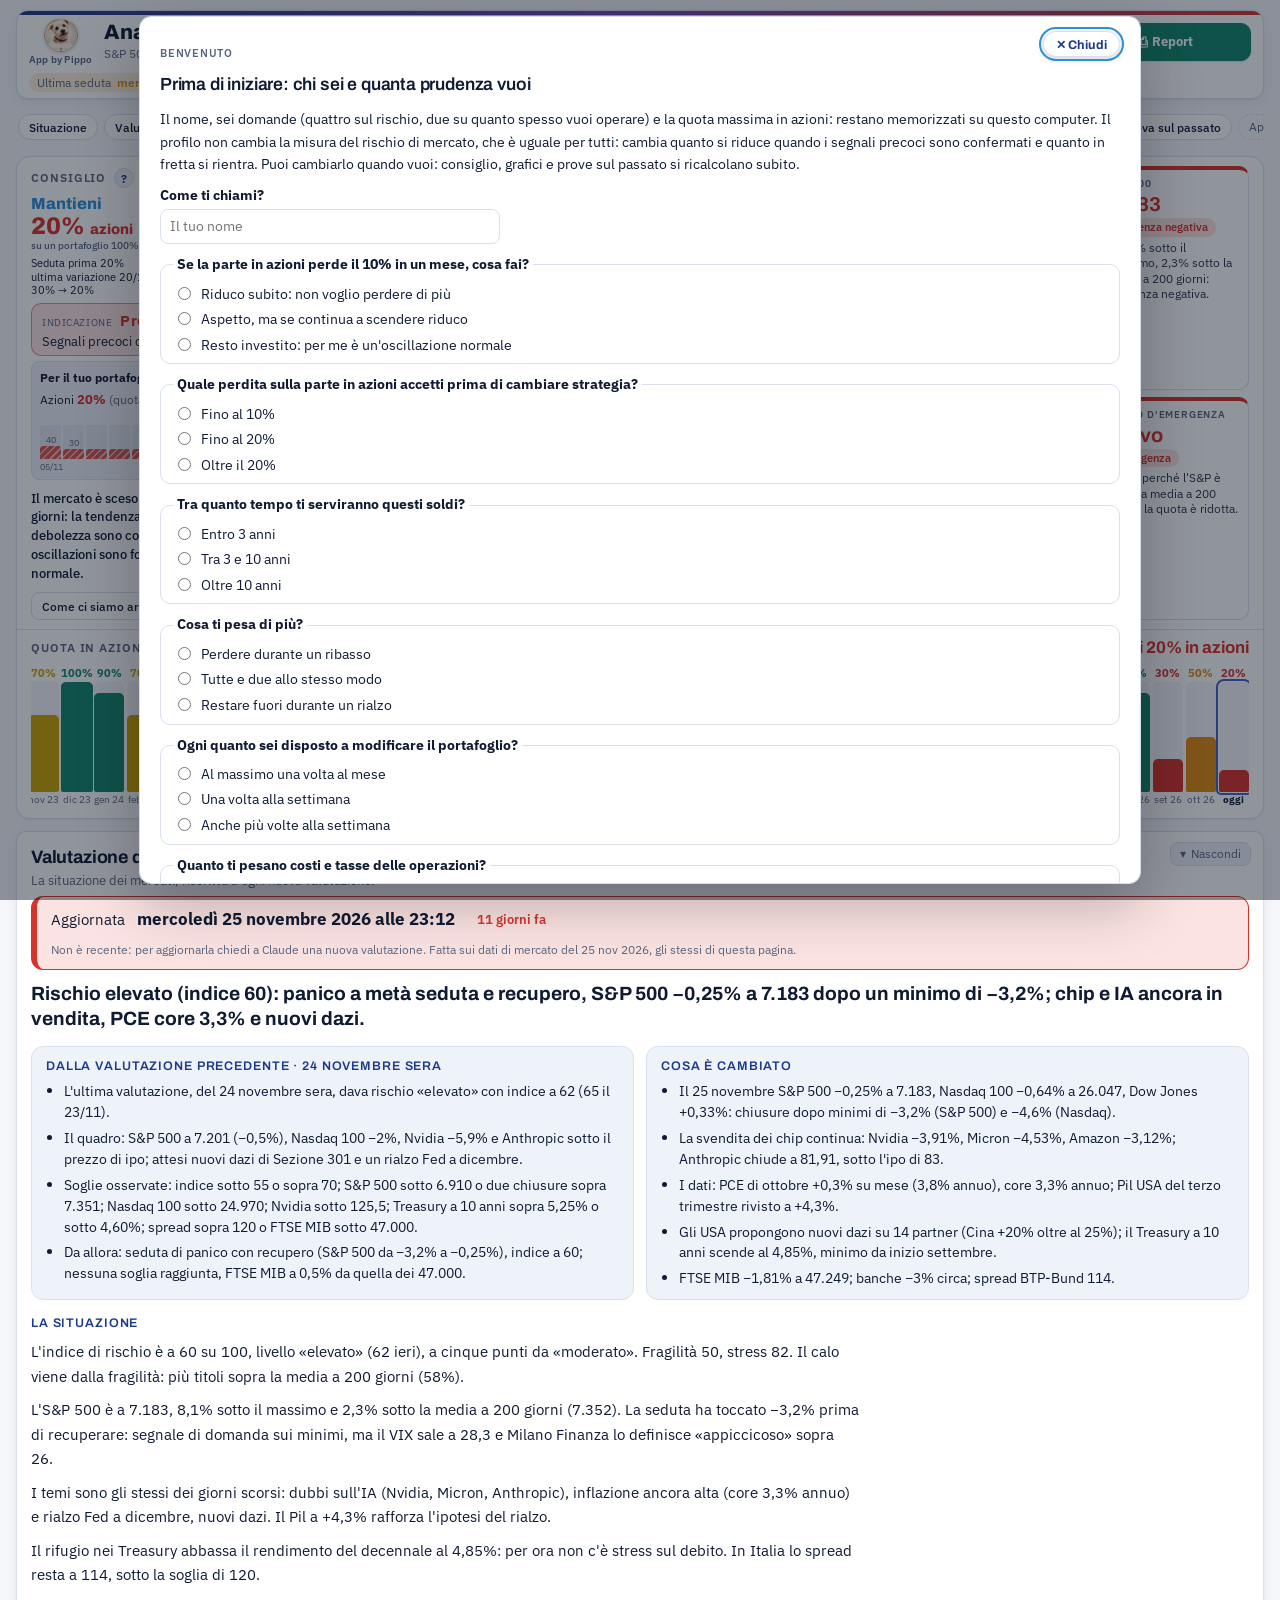
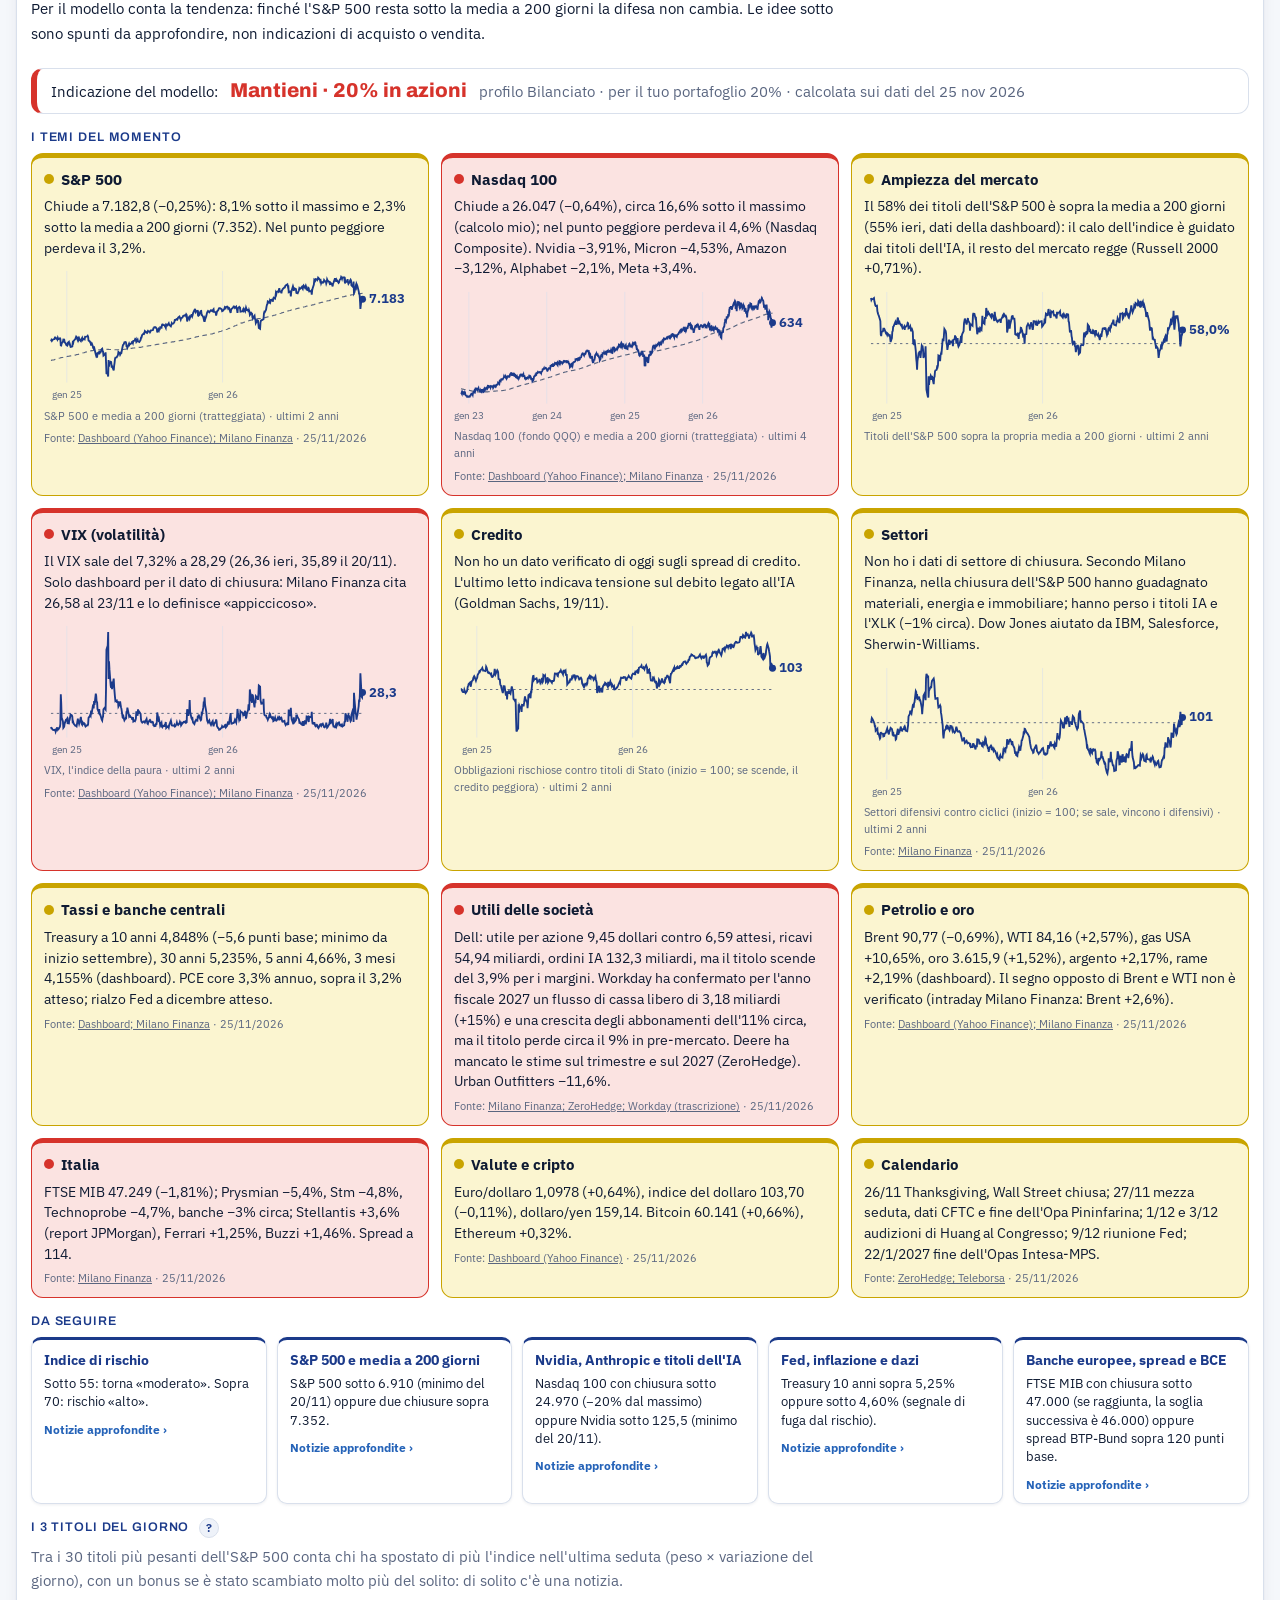
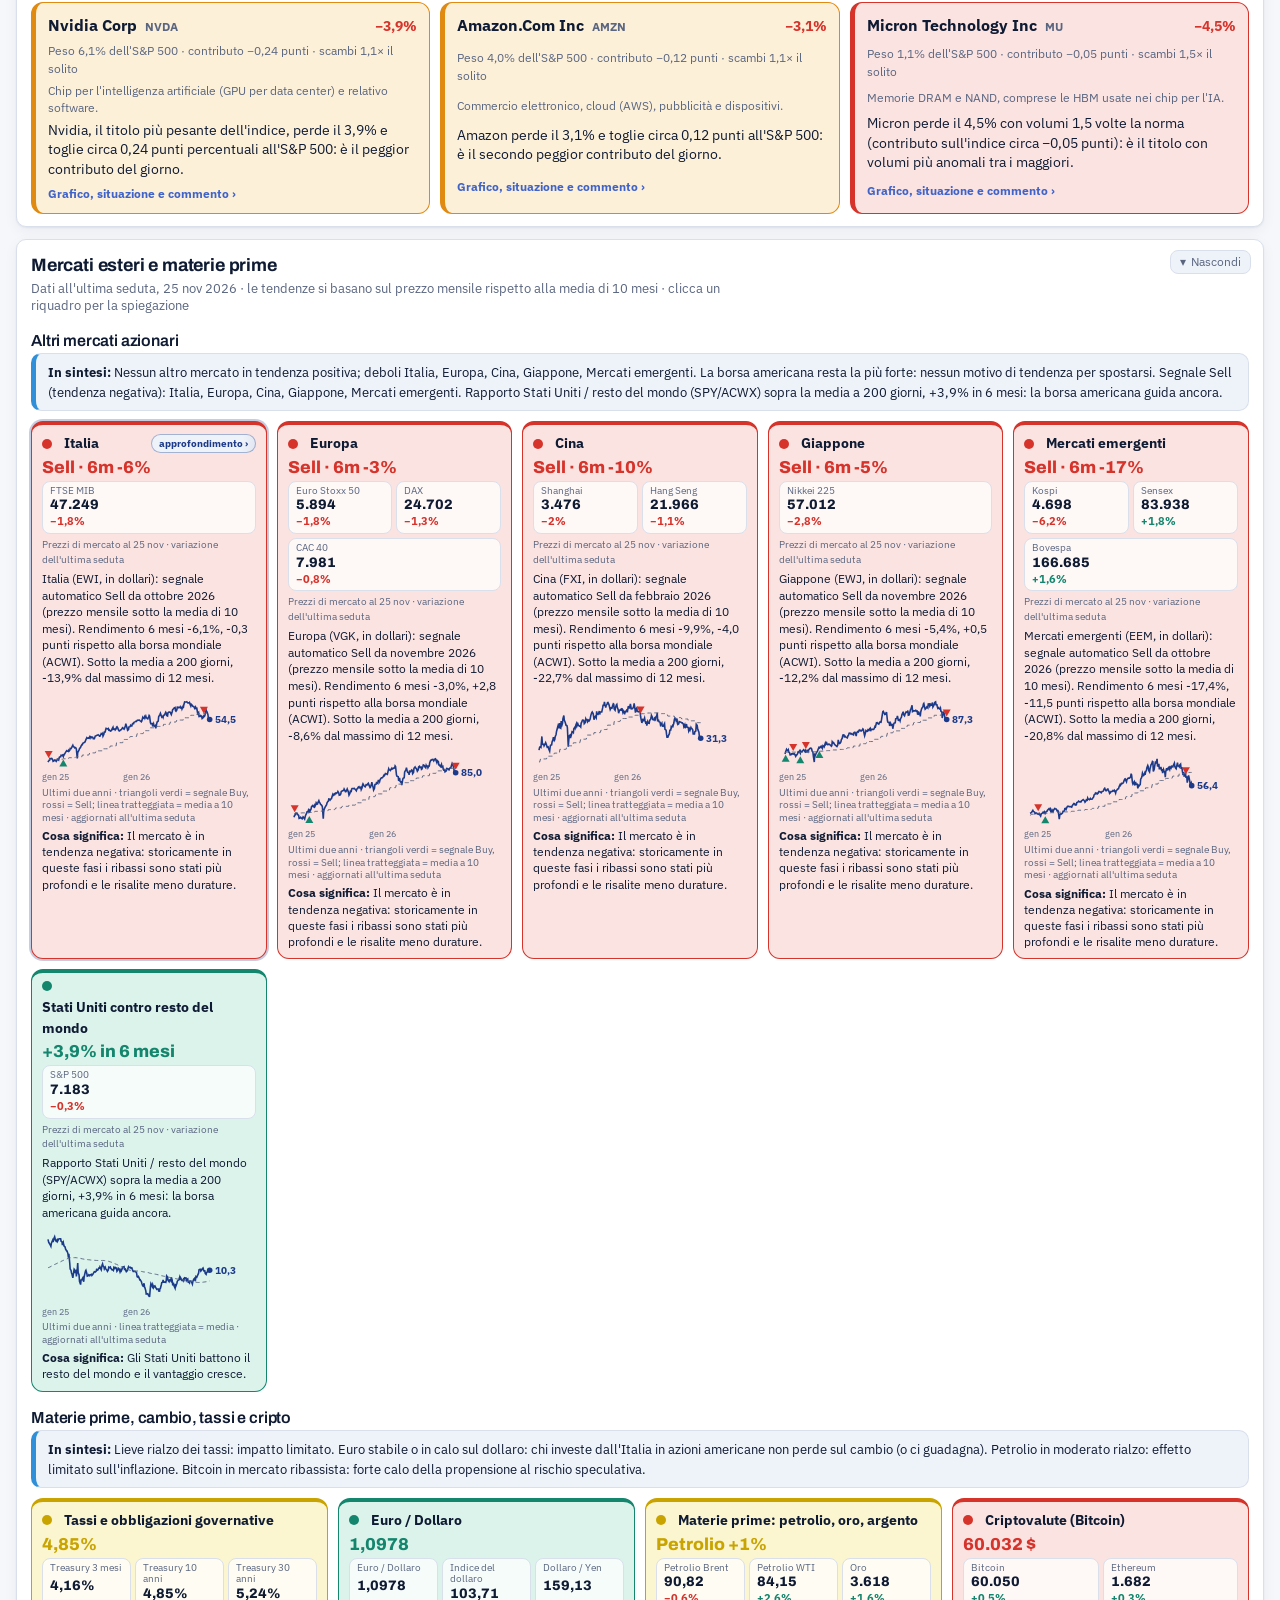
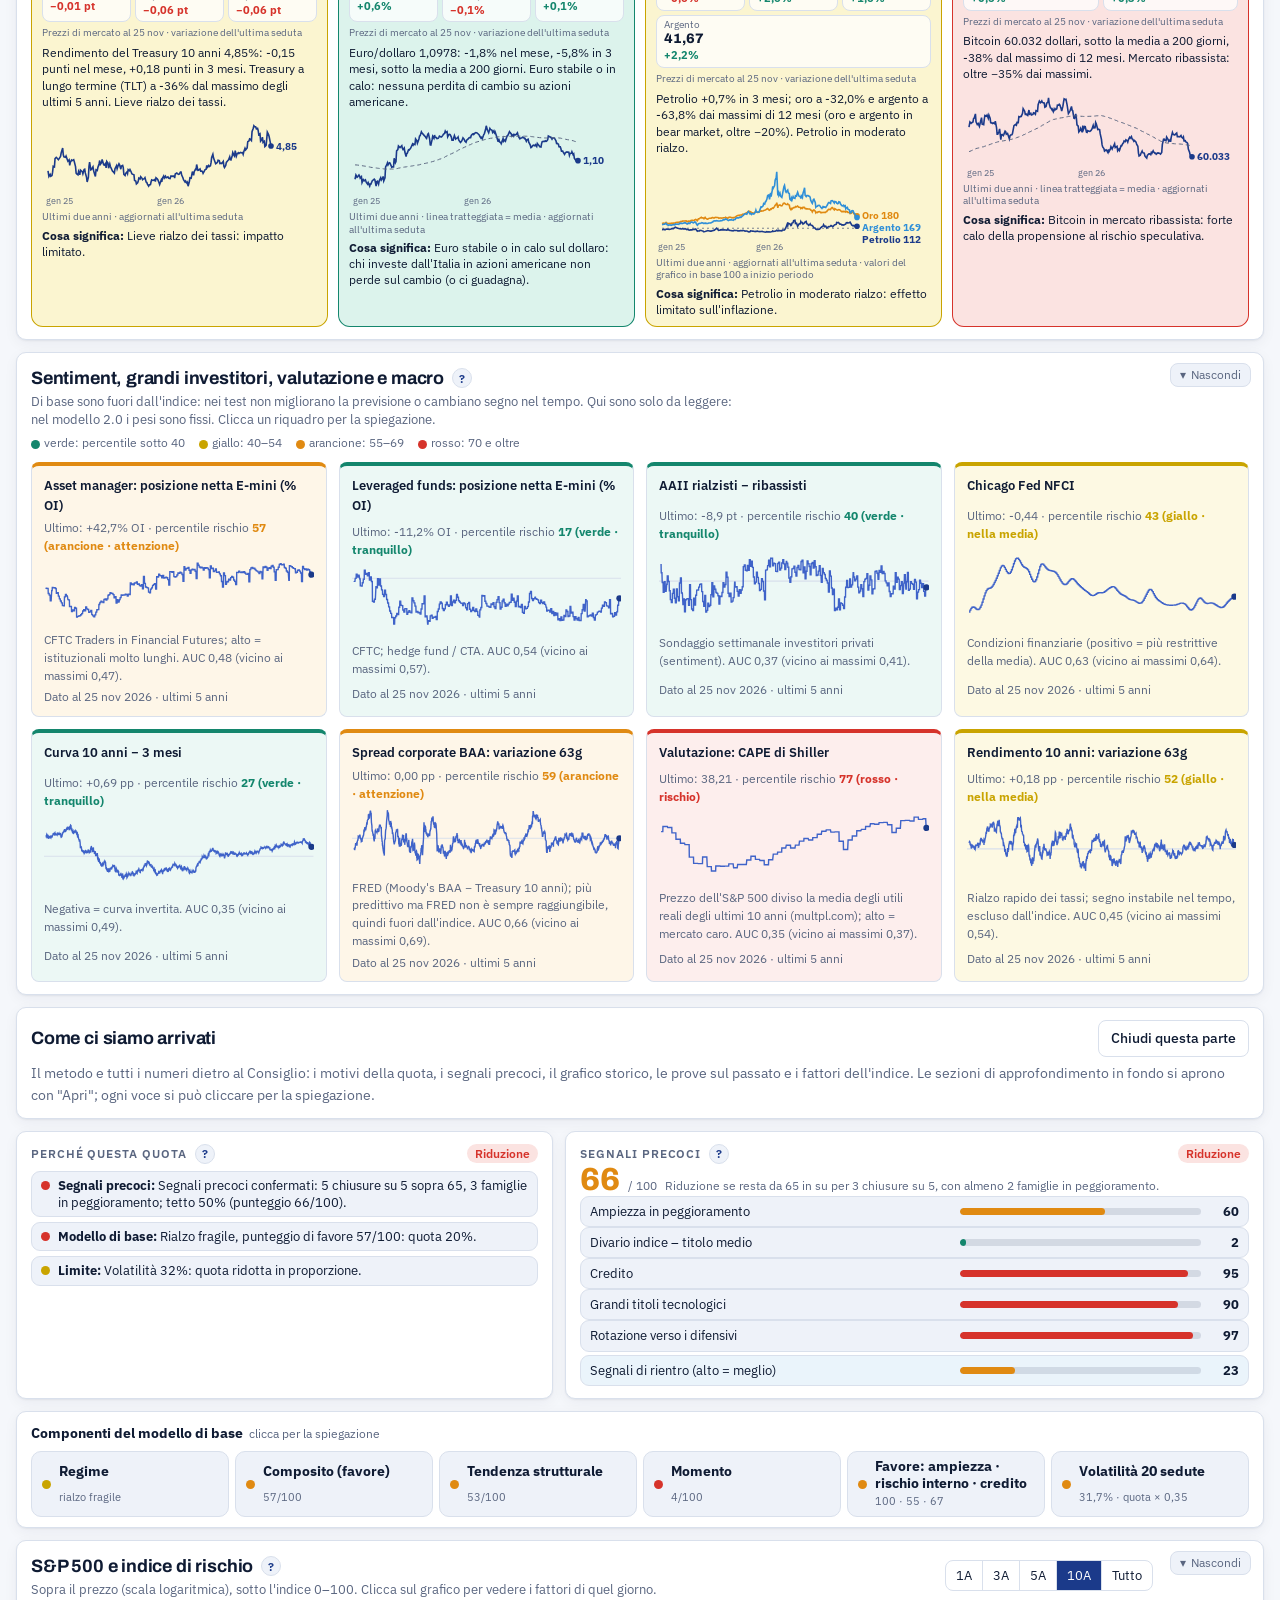
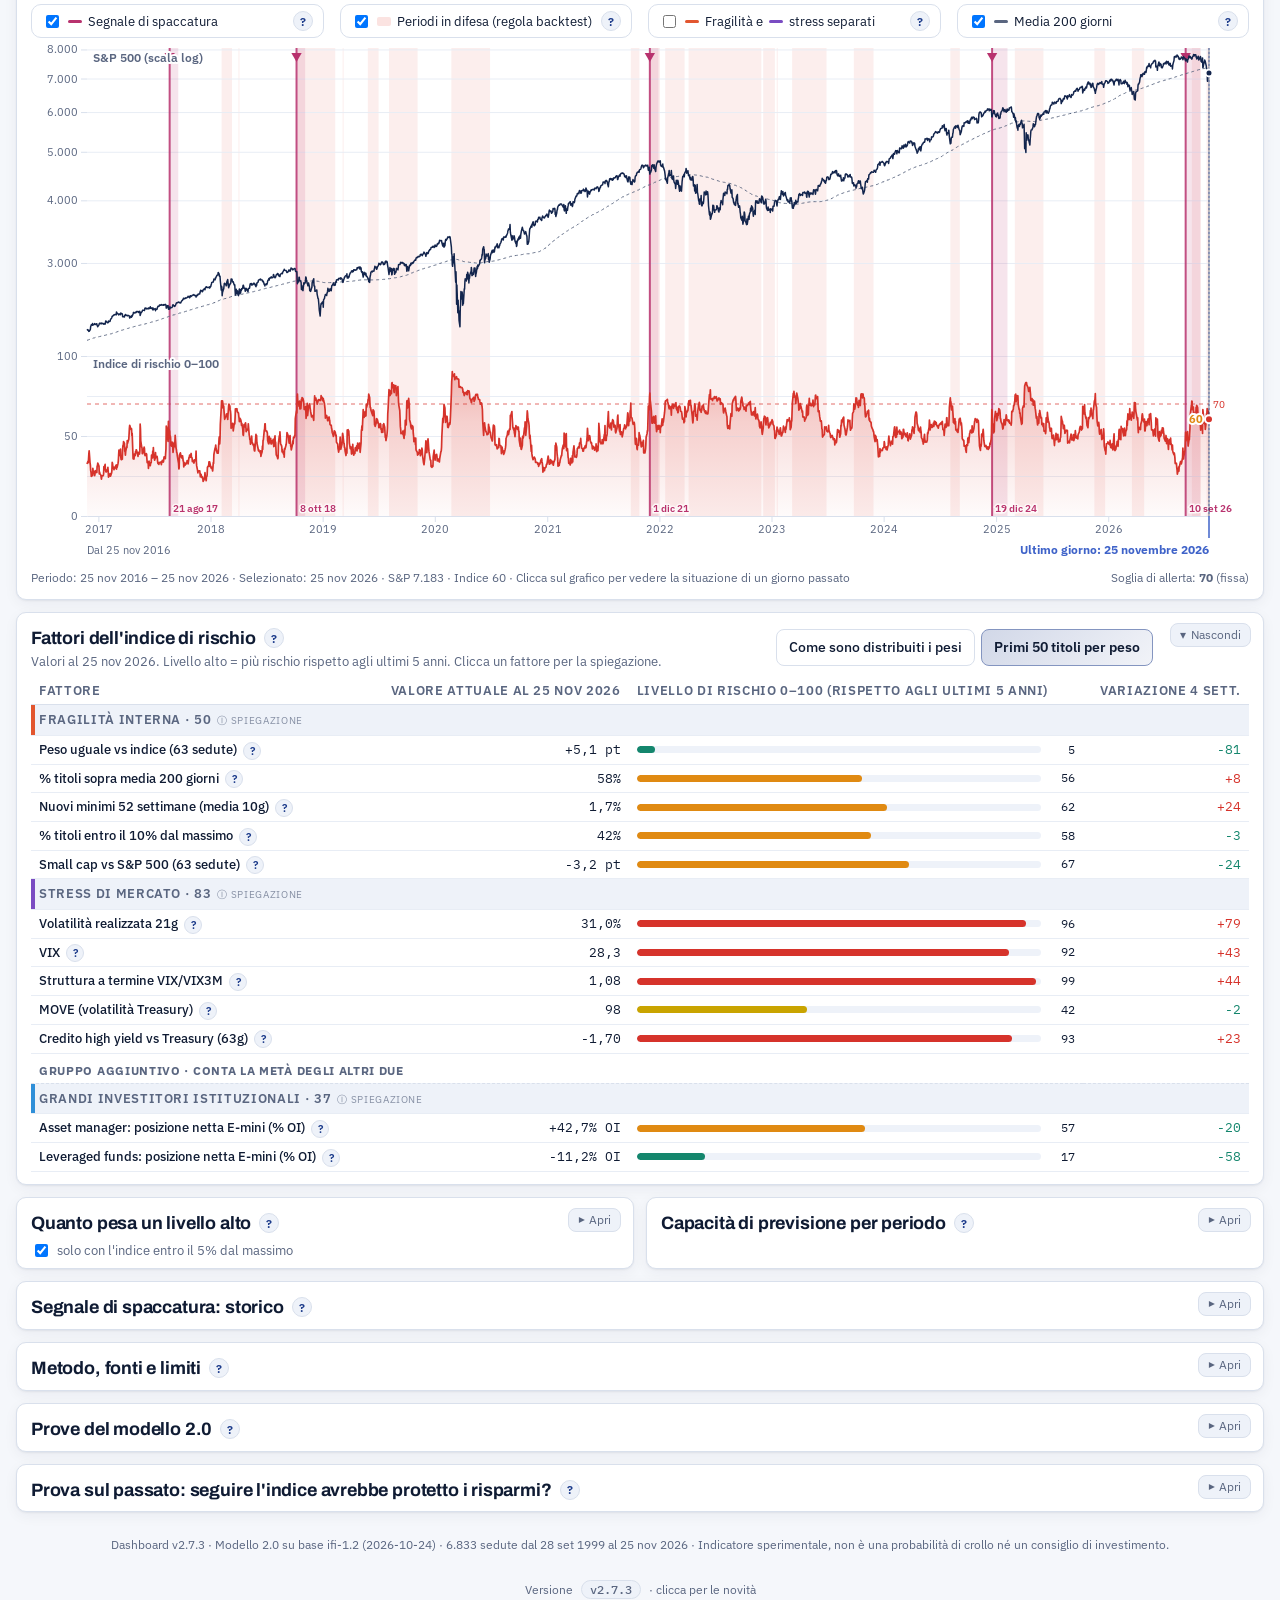
==== commit 136af27e: "v2.7.3: Quotidiano dei Mercati con schede per fonte su schermi stretti Co-Authored-By: Claude Sonnet" ====
--- a/index.html
+++ b/index.html
@@ -934,6 +934,8 @@
 .gz-cols{grid-template-columns:repeat(4,minmax(0,1fr))!important}
 @media(max-width:1100px){.gz-cols{grid-template-columns:repeat(2,minmax(0,1fr))!important}}
 @media(max-width:640px){.gz-cols{grid-template-columns:1fr!important}}
+@media(max-width:640px){.gz-tabs{position:sticky;top:0;z-index:30;display:grid!important;grid-template-columns:repeat(4,minmax(0,1fr));gap:5px;padding:6px 0;margin:0 0 8px;background:var(--bg,#f4f6fb);box-shadow:0 6px 10px -8px rgba(0,0,0,.35)}.gz-tab{--tc:#4a5d8f;display:grid;gap:1px;justify-items:center;align-content:start;padding:6px 2px 5px;border:2px solid var(--tc);border-radius:10px;background:#fff;color:var(--tc);font-family:inherit;cursor:pointer;line-height:1.1;min-width:0}.gz-tab b{font-size:.95rem}.gz-tab .tn{font-size:.6rem;font-weight:700;text-align:center;overflow-wrap:anywhere}.gz-tab .tc{font-size:.58rem;font-weight:600;opacity:.85}.gz-tab.on{background:var(--tc);color:#fff;box-shadow:0 2px 6px -2px var(--tc)}.gz-tab.nf-mf{--tc:#c8102e}.gz-tab.nf-se{--tc:#e0701c}.gz-tab.nf-zh{--tc:#2b2f36}.gz-tab.nf-web{--tc:#12a58a}.gz-cols .gz-col:not(.on-col){}.gz-cols[data-act="web"] .gz-col:not([data-src="web"]),.gz-cols[data-act="milanofinanza"] .gz-col:not([data-src="milanofinanza"]),.gz-cols[data-act="scenarieconomici"] .gz-col:not([data-src="scenarieconomici"]),.gz-cols[data-act="zerohedge"] .gz-col:not([data-src="zerohedge"]){display:none}}
+.gz-tabs{display:none}
 .gz-card h4{font-size:.9rem}.gz-card p{font-size:.82rem}
 .gz-btn{justify-self:start}.gz-prec{display:grid;gap:8px}
 #evalDlg[data-mode="notizie"] #evBody > .ideas,#evalDlg[data-mode="notizie"] #evBody > .grid2{display:none!important}
@@ -1275,9 +1277,10 @@
   sm.call(this);
   if (this.classList.contains('help')) { const top = () => { this.scrollTop = 0; const h = this.querySelector('.help-in'); if (h) h.scrollTop = 0; }; top(); requestAnimationFrame(top); setTimeout(top, 400); }
 }; })();
-const APP_VERSION = '2.7.2';
+const APP_VERSION = '2.7.3';
 const DEF_GI = 0.5; // peso predefinito del gruppo «Grandi investitori istituzionali»
 const CHANGELOG = [
+  ['2.7.3', '25/11/2026', ['Il Quotidiano dei Mercati su schermi stretti (telefono): in alto quattro schede colorate (Dal web, Milano Finanza, Scenari Economici, ZeroHedge) con il numero di notizie nuove; si passa da una fonte all\'altra con un tocco senza scorrere tutta la pagina. La barra resta fissa in alto.']],
   ['2.7.2', '25/11/2026', ['Scheda Italia, spread BTP-Bund: grafico a barre con il valore scritto sopra ogni barra e la data sotto, colorate per livello e con la linea della soglia 120. Tolto l\'elenco di commenti sotto il grafico.']],
   ['2.7.1', '21/11/2026', ['Ottimizzazione: tolti stili e costanti non più usati (circa 3 KB). Nessun cambiamento nei calcoli, nelle quote o nell\'aspetto: confronto pixel per pixel prima e dopo a 1350 e 390 px.']],
   ['2.7', '20/11/2026', ['Profili più distinti: ogni profilo ha una volatilità obiettivo diversa (Prudente 8%, Bilanciato 10%, Dinamico e Reattivo 12%). Prudente e Bilanciato scalano la quota prima quando il mercato si agita: dal 2000 la perdita massima passa da −12% a −9% con circa 0,7 e 0,4 punti di rendimento annuo in meno (prove sugli stessi dati delle regole, senza costi e tasse).', 'Grafico «Quota in azioni consigliata» su 3 anni (prima 2).', 'Etichette: «Divario indice – titolo medio»; stato «Allerta» (non «rientrata») quando i segnali precoci sono di nuovo in aumento.']],
@@ -3747,7 +3750,7 @@
   const sec = el('section', 'gz-news'); sec.append(el('h3', 'gz-h', 'Notizie da:'));
   if (!NEWS || !(NEWS.voci || []).length) { sec.append(el('p', 'muted', 'Notizie in arrivo: compaiono con il prossimo «aggiorna tutto».')); return sec; }
   const fmt = d => d ? new Date(d + 'T12:00:00Z').toLocaleDateString('it-IT', {day: 'numeric', month: 'short'}).replace('.', '') : '';
-  const grid = el('div', 'gz-cols');
+  const grid = el('div', 'gz-cols'), tabs = el('div', 'gz-tabs'); tabs.setAttribute('role', 'tablist'); grid.dataset.act = NFONTI[0][0];
   for (const [id, nome, sub, cls, home, sig, brand] of NFONTI) {
     const dAgo = n => new Date(Date.now() - n * 864e5).toISOString().slice(0, 10), l7 = dAgo(7), l30 = dAgo(30), isNew = x => x.agg === NEWS.ultimo_agg, dd = x => String(x.data || x.visto);
     const cmp = (a, b) => (isNew(b) - isNew(a)) || dd(b).localeCompare(dd(a));
@@ -3757,7 +3760,9 @@
     const prosegui = mine.filter(x => !vis.includes(x) && dd(x) >= l30).sort(cmp);
     const prec = mine.filter(x => !vis.includes(x) && dd(x) < l30).sort(cmp);
     const nNew = vis.filter(isNew).length;
-    const col = el('div', 'gz-col ' + cls);
+    const col = el('div', 'gz-col ' + cls); col.dataset.src = id;
+    { const tb = el('button', 'gz-tab ' + cls + (id === grid.dataset.act ? ' on' : '')); tb.type = 'button'; tb.setAttribute('role', 'tab'); tb.dataset.src = id; tb.dataset.n = nNew; tb.append(el('b', null, sig), el('span', 'tn', nome), el('span', 'tc', nNew + (nNew === 1 ? ' nuova' : ' nuove')));
+      tb.addEventListener('click', () => { grid.dataset.act = id; tabs.querySelectorAll('.gz-tab').forEach(t => t.classList.toggle('on', t === tb)); }); tabs.append(tb); }
     const br = el(home ? 'a' : 'div', 'gz-brand'); if (home) { br.href = home; br.target = '_blank'; br.rel = 'noopener noreferrer'; br.title = 'Apri ' + nome; }
     br.append(el('b', 'sig', sig), el('span', 'bn', brand), el('span', 'cnt', nNew + (nNew === 1 ? ' nuova' : ' nuove')), el('span', 'sub', sub)); col.append(br);
     if (!nNew) { const ult = mine.map(dd).sort().pop(); col.append(el('p', 'muted', 'Nessuna novità in questo aggiornamento' + (ult ? ' · ultima voce del ' + fmt(ult) : '') + '.')); }
@@ -3771,7 +3776,8 @@
       bt.addEventListener('click', () => { if (!box.children.length) list.forEach(x => box.append(card(x, true))); box.hidden = !box.hidden; bt.textContent = box.hidden ? lab + ' (' + list.length + ')' : hide; }); col.append(bt, box); };
     more(prosegui, 'Prosegui ▾', 'Nascondi'); more(prec, 'Archivio (oltre un mese)', 'Nascondi archivio');
     grid.append(col); }
-  sec.append(grid, el('p', 'ev-meta', 'Riassunti in italiano scritti con parole nostre; il titolo apre l\'articolo originale (🔒 = a pagamento, senza link). In linea gli ultimi 7 giorni, «Prosegui» arriva a un mese, l\'archivio conserva un anno. Sono cronaca e opinioni di terzi, non dati del modello.')); return sec;
+  { const f = [...tabs.children].find(t => +t.dataset.n > 0) || tabs.children[0]; if (f) { grid.dataset.act = f.dataset.src; [...tabs.children].forEach(t => t.classList.toggle('on', t === f)); } }
+  sec.append(tabs, grid, el('p', 'ev-meta', 'Riassunti in italiano scritti con parole nostre; il titolo apre l\'articolo originale (🔒 = a pagamento, senza link). In linea gli ultimi 7 giorni, «Prosegui» arriva a un mese, l\'archivio conserva un anno. Sono cronaca e opinioni di terzi, non dati del modello.')); return sec;
 }
 function renderEval() {
   evBody.replaceChildren();
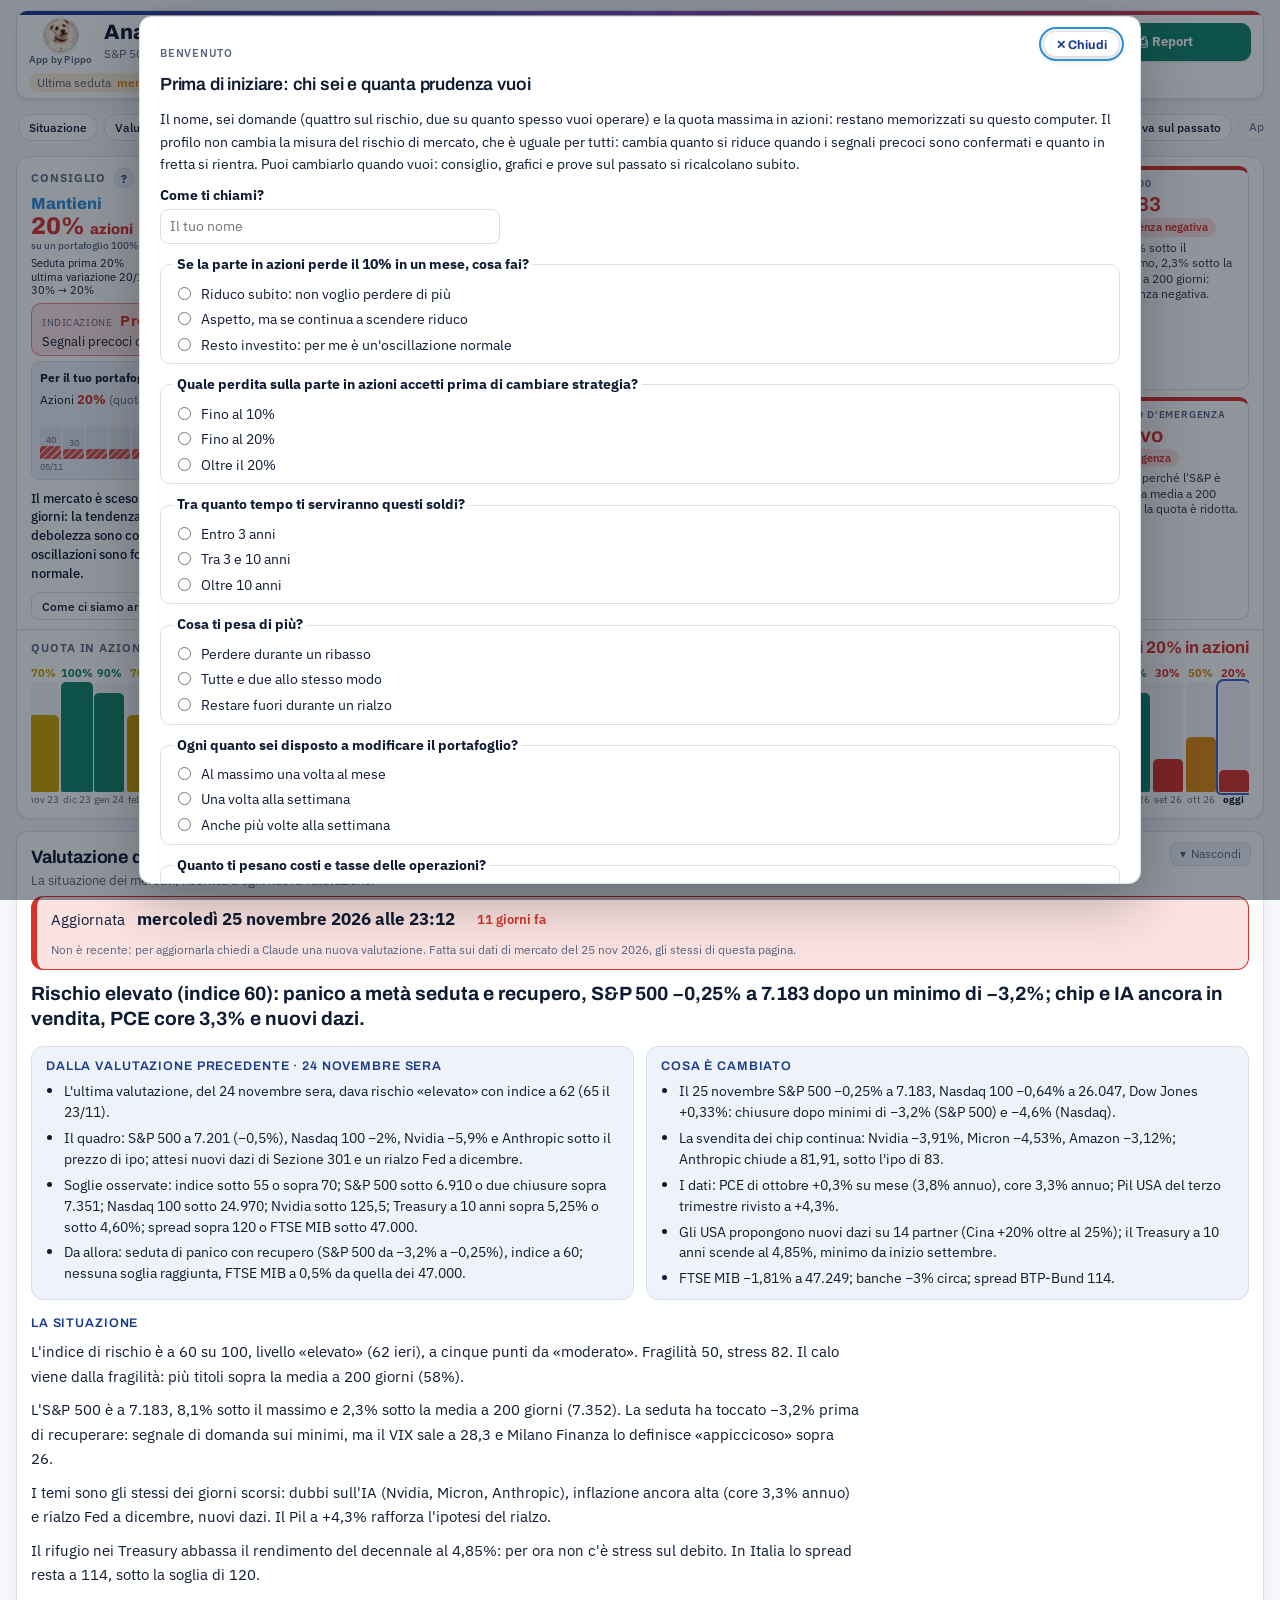
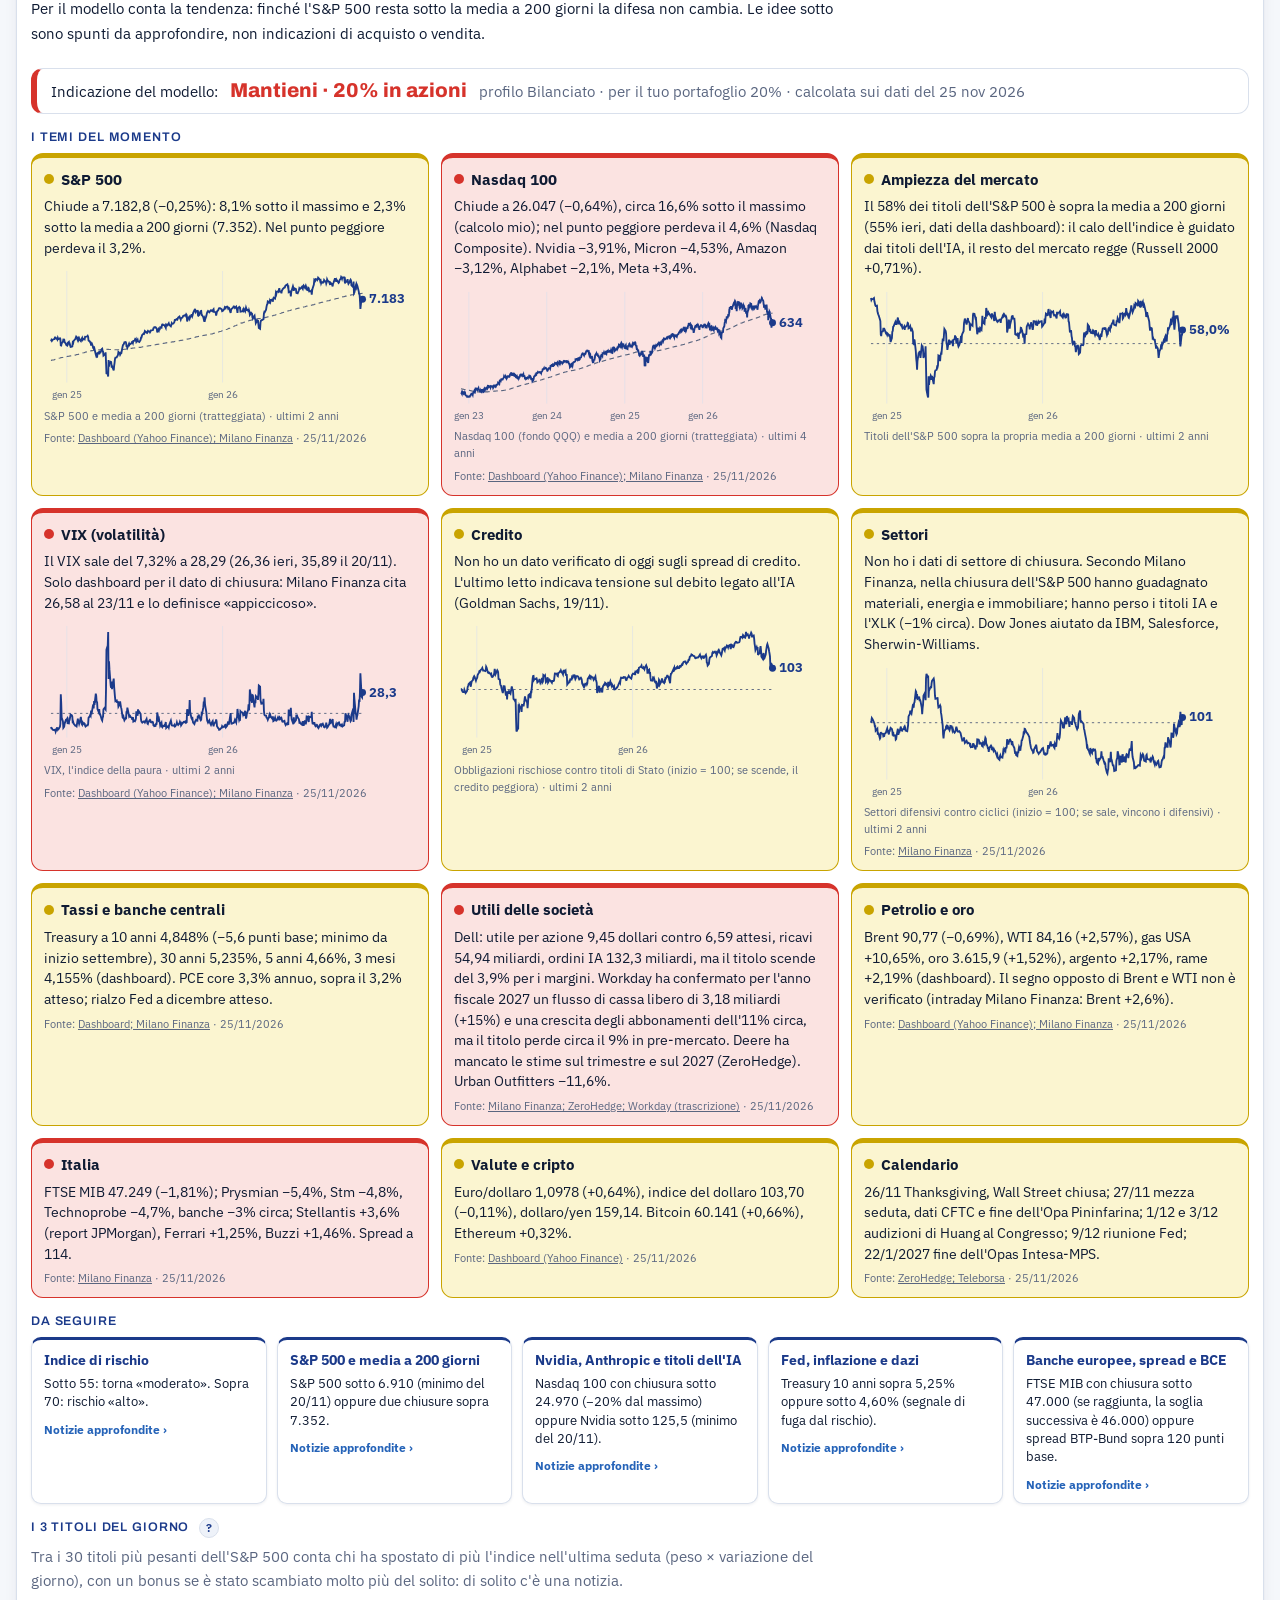
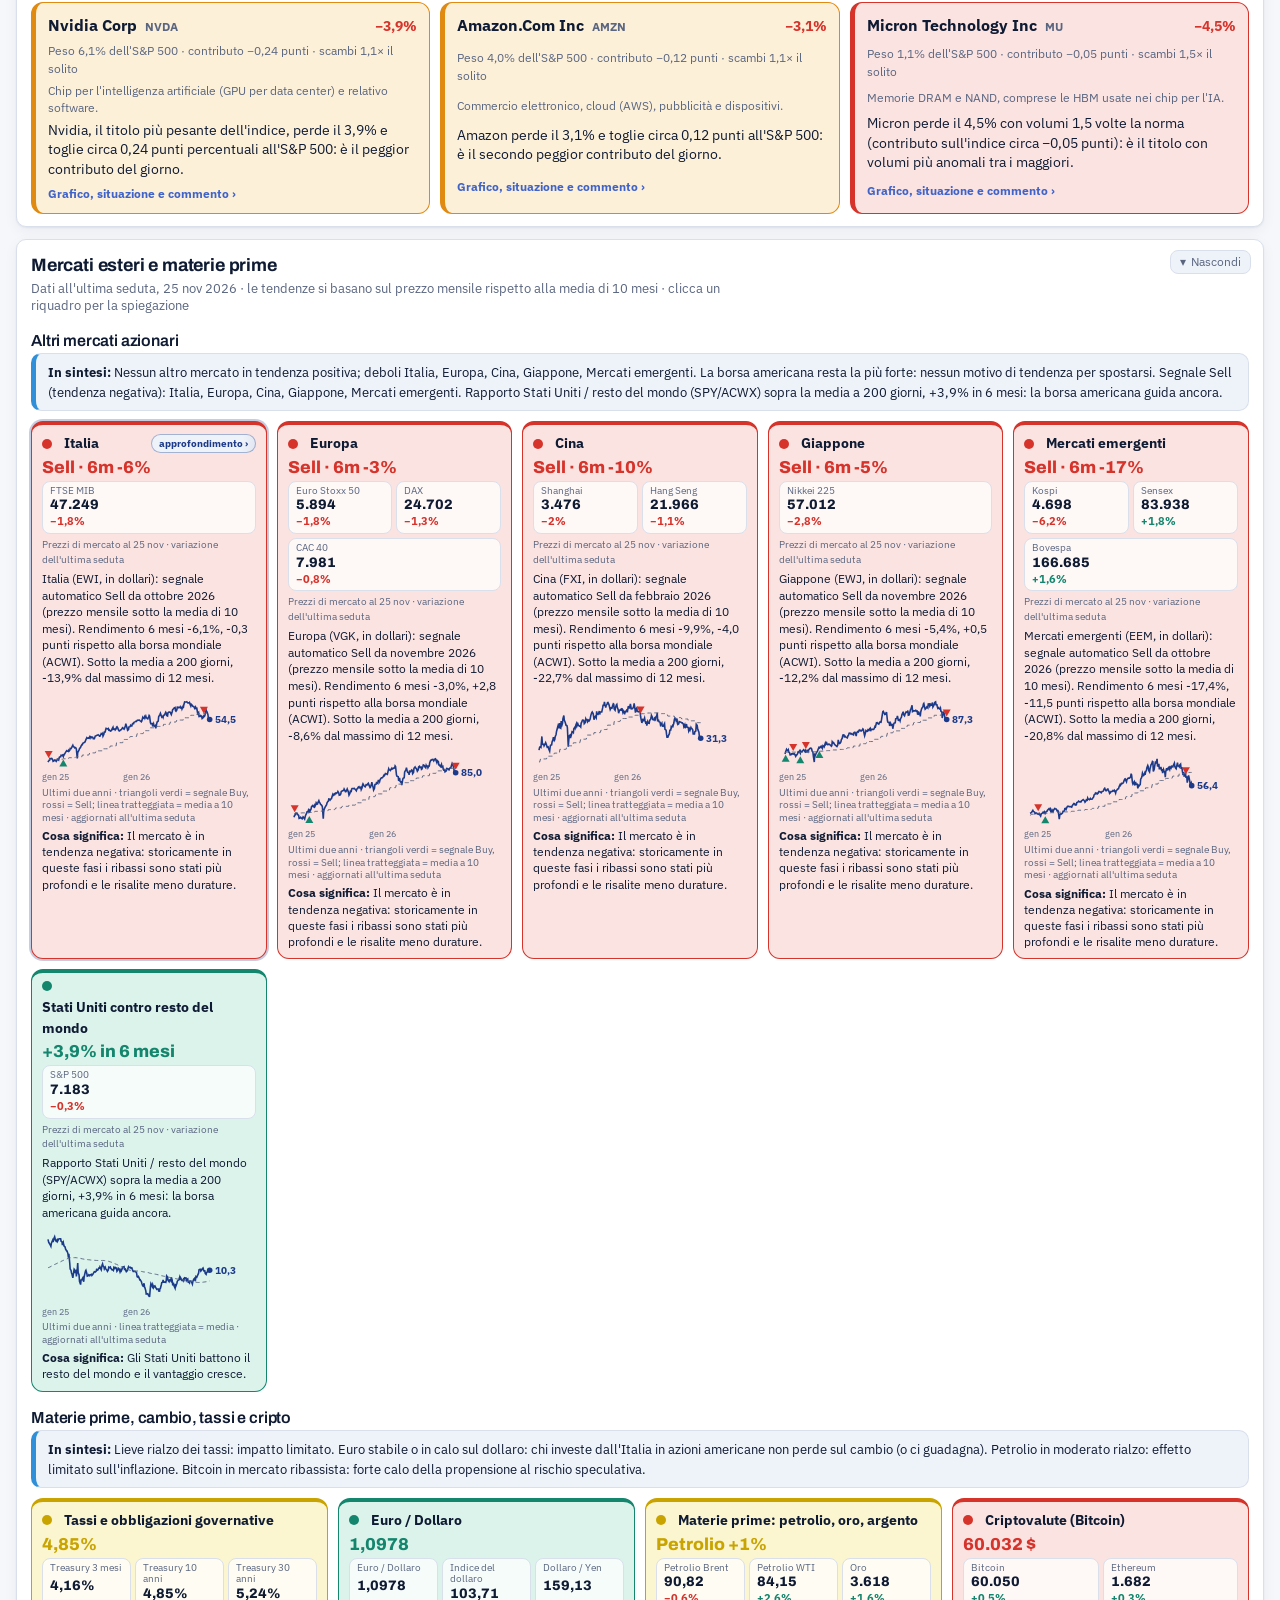
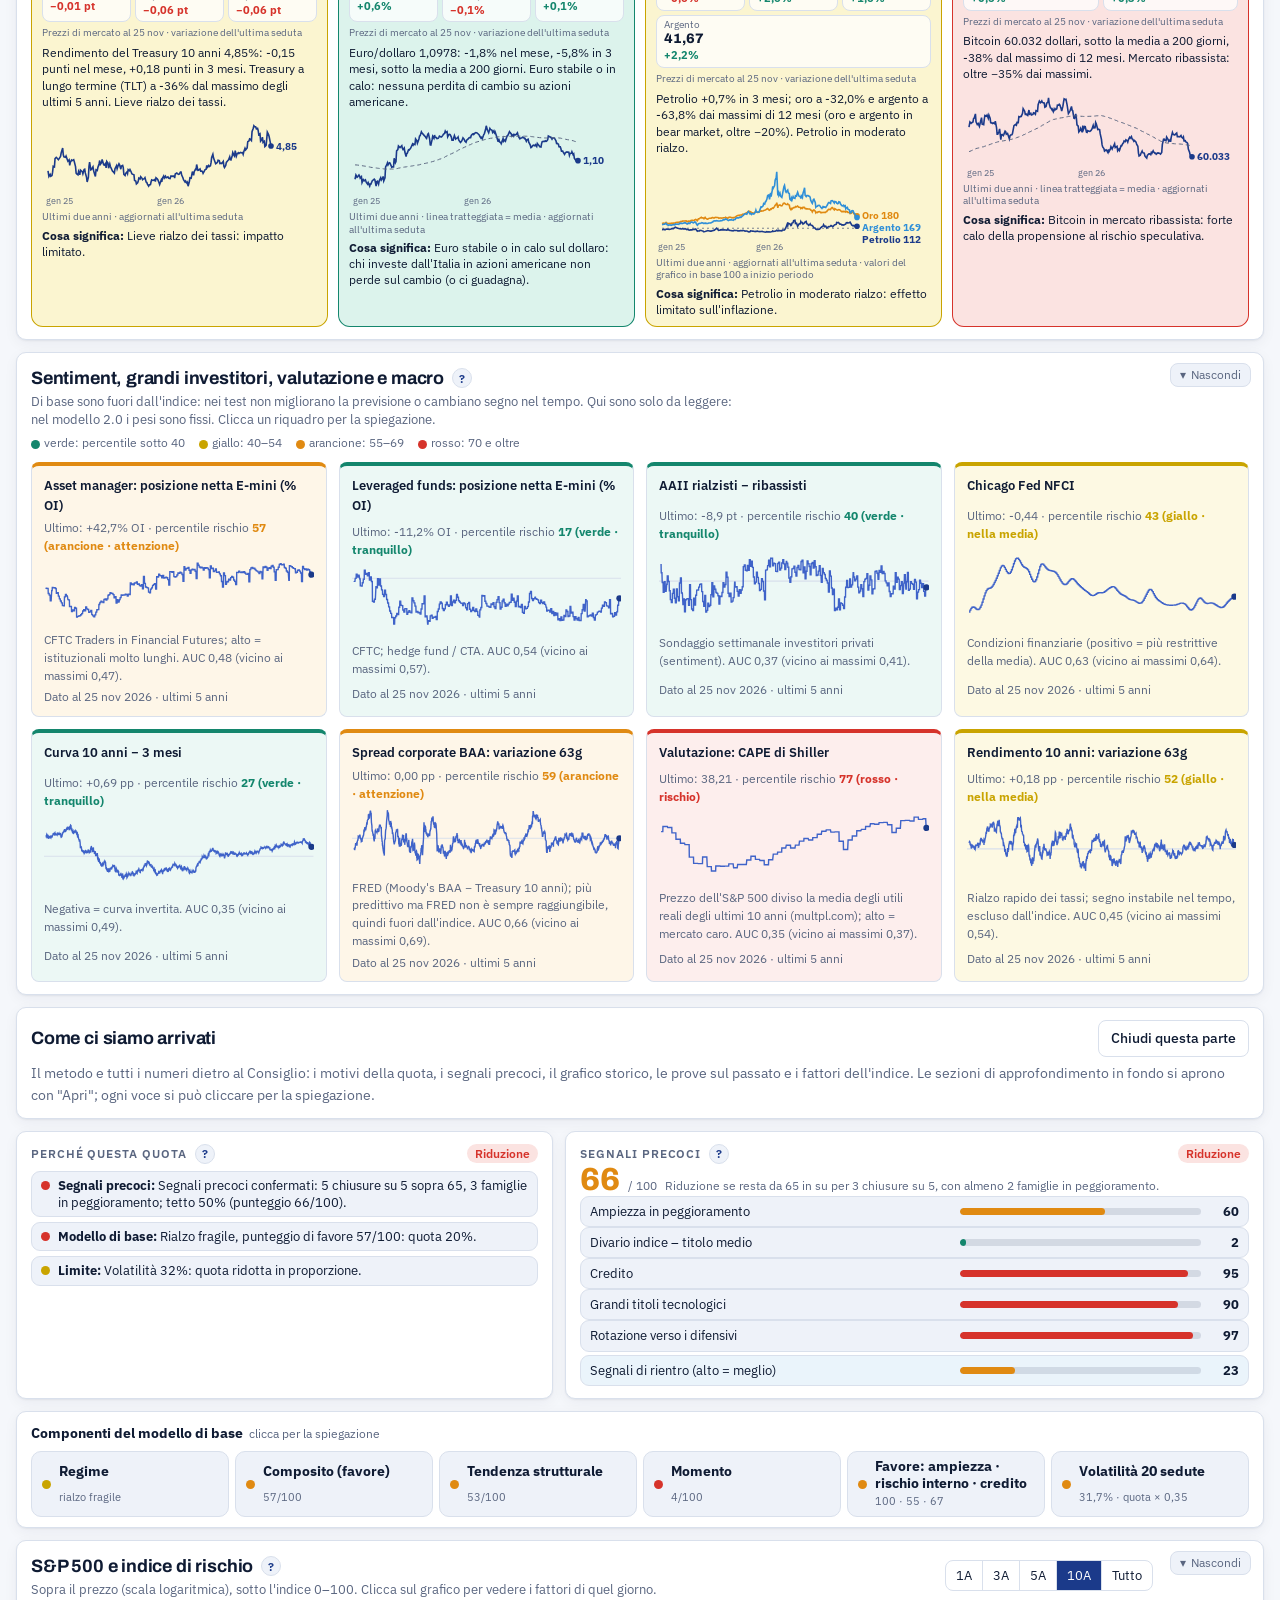
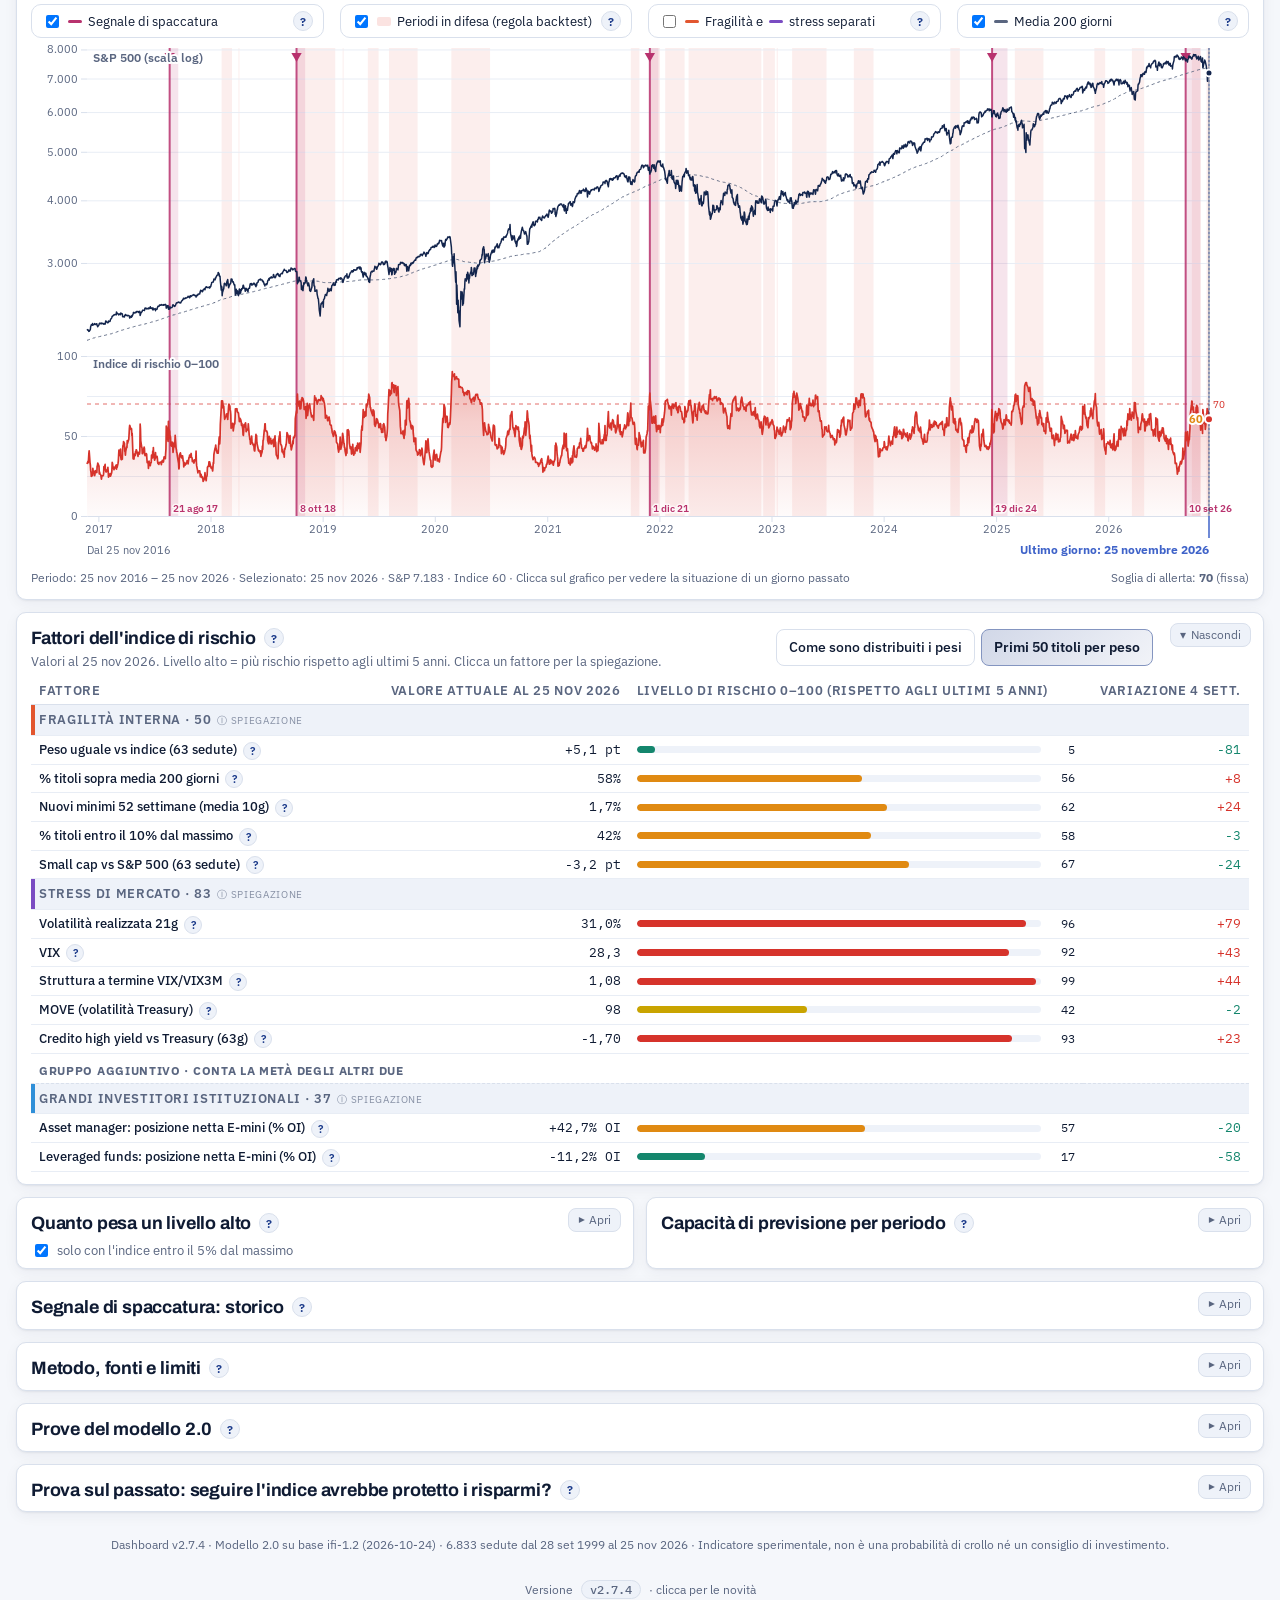
==== commit 313c4ca6: "v2.7.4: pulsanti in alto con nome visibile su telefono, icona Notizie Co-Authored-By: Claude Sonnet " ====
--- a/index.html
+++ b/index.html
@@ -932,9 +932,8 @@
 .gz-card.lock.fresh{background:repeating-linear-gradient(135deg,transparent 0 10px,color-mix(in srgb,var(--muted) 6%,transparent) 10px 20px)}
 #evalDlg[data-mode="notizie"]{max-width:min(1560px,calc(100vw - 24px))}
 .gz-cols{grid-template-columns:repeat(4,minmax(0,1fr))!important}
-@media(max-width:1100px){.gz-cols{grid-template-columns:repeat(2,minmax(0,1fr))!important}}
-@media(max-width:640px){.gz-cols{grid-template-columns:1fr!important}}
-@media(max-width:640px){.gz-tabs{position:sticky;top:0;z-index:30;display:grid!important;grid-template-columns:repeat(4,minmax(0,1fr));gap:5px;padding:6px 0;margin:0 0 8px;background:var(--bg,#f4f6fb);box-shadow:0 6px 10px -8px rgba(0,0,0,.35)}.gz-tab{--tc:#4a5d8f;display:grid;gap:1px;justify-items:center;align-content:start;padding:6px 2px 5px;border:2px solid var(--tc);border-radius:10px;background:#fff;color:var(--tc);font-family:inherit;cursor:pointer;line-height:1.1;min-width:0}.gz-tab b{font-size:.95rem}.gz-tab .tn{font-size:.6rem;font-weight:700;text-align:center;overflow-wrap:anywhere}.gz-tab .tc{font-size:.58rem;font-weight:600;opacity:.85}.gz-tab.on{background:var(--tc);color:#fff;box-shadow:0 2px 6px -2px var(--tc)}.gz-tab.nf-mf{--tc:#c8102e}.gz-tab.nf-se{--tc:#e0701c}.gz-tab.nf-zh{--tc:#2b2f36}.gz-tab.nf-web{--tc:#12a58a}.gz-cols .gz-col:not(.on-col){}.gz-cols[data-act="web"] .gz-col:not([data-src="web"]),.gz-cols[data-act="milanofinanza"] .gz-col:not([data-src="milanofinanza"]),.gz-cols[data-act="scenarieconomici"] .gz-col:not([data-src="scenarieconomici"]),.gz-cols[data-act="zerohedge"] .gz-col:not([data-src="zerohedge"]){display:none}}
+@media(max-width:1100px){.gz-cols{grid-template-columns:1fr!important}}
+@media(max-width:1100px){.gz-tabs{position:sticky;top:0;z-index:30;display:grid!important;grid-template-columns:repeat(4,minmax(0,1fr));gap:5px;padding:6px 0;margin:0 0 8px;background:var(--bg,#f4f6fb);box-shadow:0 6px 10px -8px rgba(0,0,0,.35)}.gz-tab{--tc:#4a5d8f;display:grid;gap:1px;justify-items:center;align-content:start;padding:6px 2px 5px;border:2px solid var(--tc);border-radius:10px;background:#fff;color:var(--tc);font-family:inherit;cursor:pointer;line-height:1.1;min-width:0}.gz-tab b{font-size:.95rem}.gz-tab .tn{font-size:.6rem;font-weight:700;text-align:center;overflow-wrap:anywhere}.gz-tab .tc{font-size:.58rem;font-weight:600;opacity:.85}.gz-tab.on{background:var(--tc);color:#fff;box-shadow:0 2px 6px -2px var(--tc)}.gz-tab.nf-mf{--tc:#c8102e}.gz-tab.nf-se{--tc:#e0701c}.gz-tab.nf-zh{--tc:#2b2f36}.gz-tab.nf-web{--tc:#12a58a}.gz-cols .gz-col:not(.on-col){}.gz-cols[data-act="web"] .gz-col:not([data-src="web"]),.gz-cols[data-act="milanofinanza"] .gz-col:not([data-src="milanofinanza"]),.gz-cols[data-act="scenarieconomici"] .gz-col:not([data-src="scenarieconomici"]),.gz-cols[data-act="zerohedge"] .gz-col:not([data-src="zerohedge"]){display:none}}
 .gz-tabs{display:none}
 .gz-card h4{font-size:.9rem}.gz-card p{font-size:.82rem}
 .gz-btn{justify-self:start}.gz-prec{display:grid;gap:8px}
@@ -977,7 +976,7 @@
 .hdr .upd .btn{width:auto!important;flex:1 1 0;min-width:0;min-height:38px!important;padding:6px 8px!important;font-size:.8rem!important;gap:5px!important;white-space:nowrap;overflow:hidden}
 .hdr .upd .btn .blab{overflow:hidden;text-overflow:ellipsis}
 @media (max-width:1100px){.hdr .upd{flex-basis:100%!important}}
-@media (max-width:640px){.hdr .upd .btn .blab{display:none}.hdr .upd .btn{min-height:42px!important}.hdr .upd .btn-eval{grid-column:auto!important}}
+@media (max-width:640px){.hdr .upd{display:grid!important;grid-template-columns:repeat(3,minmax(0,1fr))!important;gap:6px!important}.hdr .upd .btn{flex-direction:column;justify-content:center;min-height:58px!important;padding:6px 3px!important;font-size:.72rem!important;gap:2px!important;white-space:normal;line-height:1.1;text-align:center}.hdr .upd .btn .blab{display:block;white-space:normal;overflow:visible;text-overflow:clip}.hdr .upd .btn .spark,.hdr .upd .btn .ic{font-size:1.2rem}.hdr .upd .btn-eval{grid-column:auto!important}}
 /* grafico principale: legenda ordinata su tablet e telefono */
 #chartToggles{display:grid;grid-template-columns:repeat(auto-fit,minmax(290px,1fr));gap:8px 16px}
 #chartToggles label{display:flex;flex-wrap:nowrap;align-items:center;gap:6px;min-width:0;padding:6px 10px;border:1px solid var(--line);border-radius:10px;background:var(--panel);white-space:nowrap}
@@ -1022,7 +1021,7 @@
       </div>
     </div>
     <div class="upd">
-      <button class="btn btn-eval" id="btnEval" type="button" hidden><span class="spark"></span><span class="blab"></span></button><button class="btn btn-eval" id="btnNotizie" type="button" title="Le notizie del momento: dashboard, fonti esterne, cosa seguire"><span class="spark" aria-hidden="true">◔</span><span class="blab">Notizie</span></button><button class="btn btn-eval btn-ind" id="btnIndici" type="button" title="Indici mondiali, materie prime, cambi, tassi e cripto: clicca una riga per il grafico"><span class="spark" aria-hidden="true">📈</span> Indici</button><button class="btn btn-eval" id="btnIdee" type="button" title="Idee di approfondimento: società e temi da studiare, con le fonti"><span class="spark" aria-hidden="true">✦</span><span class="blab">Idee da approfondire</span></button><button class="btn btn-peso" id="btnPeso" type="button" title="I primi 50 titoli dell'S&P 500 per peso nell'indice"><span class="ic" aria-hidden="true">▦</span><span class="blab">Peso S&amp;P 500</span></button>
+      <button class="btn btn-eval" id="btnEval" type="button" hidden><span class="spark"></span><span class="blab"></span></button><button class="btn btn-eval" id="btnNotizie" type="button" title="Le notizie del momento: dashboard, fonti esterne, cosa seguire"><span class="spark" aria-hidden="true">📰</span><span class="blab">Notizie</span></button><button class="btn btn-eval btn-ind" id="btnIndici" type="button" title="Indici mondiali, materie prime, cambi, tassi e cripto: clicca una riga per il grafico"><span class="spark" aria-hidden="true">📈</span><span class="blab">Indici</span></button><button class="btn btn-eval" id="btnIdee" type="button" title="Idee di approfondimento: società e temi da studiare, con le fonti"><span class="spark" aria-hidden="true">✦</span><span class="blab">Idee da approfondire</span></button><button class="btn btn-peso" id="btnPeso" type="button" title="I primi 50 titoli dell'S&P 500 per peso nell'indice"><span class="ic" aria-hidden="true">▦</span><span class="blab">Peso S&amp;P 500</span></button>
       <button class="btn btn-rep" id="btnReport" type="button" title="Crea un PDF con tutti i dati della dashboard: scegli tu le sezioni e il livello di dettaglio"><span class="ic" aria-hidden="true">⎙</span><span class="blab">Report</span></button>
       <button class="btn btn-primary" id="btnUpdate" type="button" title="Scarica i dati di mercato più recenti e ricalcola l'indice"><span class="ic" aria-hidden="true">↻</span><span class="blab">Aggiorna ora</span></button>
     </div>
@@ -1277,10 +1276,11 @@
   sm.call(this);
   if (this.classList.contains('help')) { const top = () => { this.scrollTop = 0; const h = this.querySelector('.help-in'); if (h) h.scrollTop = 0; }; top(); requestAnimationFrame(top); setTimeout(top, 400); }
 }; })();
-const APP_VERSION = '2.7.3';
+const APP_VERSION = '2.7.4';
 const DEF_GI = 0.5; // peso predefinito del gruppo «Grandi investitori istituzionali»
 const CHANGELOG = [
-  ['2.7.3', '25/11/2026', ['Il Quotidiano dei Mercati su schermi stretti (telefono): in alto quattro schede colorate (Dal web, Milano Finanza, Scenari Economici, ZeroHedge) con il numero di notizie nuove; si passa da una fonte all\'altra con un tocco senza scorrere tutta la pagina. La barra resta fissa in alto.']],
+  ['2.7.4', '25/11/2026', ['Telefono: i sei pulsanti in alto (Notizie, Indici, Idee, Peso S&P 500, Report, Aggiorna ora) mostrano di nuovo il nome sotto l\'icona, su due righe da tre, tutti della stessa dimensione. Prima restavano solo le icone, tranne Indici. L\'icona di Notizie (un cerchietto quasi invisibile) diventa un giornale.']],
+  ['2.7.3', '25/11/2026', ['Il Quotidiano dei Mercati su schermi stretti (telefono, tablet, finestre ridotte fino a 1100 px): in alto quattro schede colorate (Dal web, Milano Finanza, Scenari Economici, ZeroHedge) con il numero di notizie nuove; si passa da una fonte all\'altra con un tocco senza scorrere tutta la pagina. La barra resta fissa in alto.']],
   ['2.7.2', '25/11/2026', ['Scheda Italia, spread BTP-Bund: grafico a barre con il valore scritto sopra ogni barra e la data sotto, colorate per livello e con la linea della soglia 120. Tolto l\'elenco di commenti sotto il grafico.']],
   ['2.7.1', '21/11/2026', ['Ottimizzazione: tolti stili e costanti non più usati (circa 3 KB). Nessun cambiamento nei calcoli, nelle quote o nell\'aspetto: confronto pixel per pixel prima e dopo a 1350 e 390 px.']],
   ['2.7', '20/11/2026', ['Profili più distinti: ogni profilo ha una volatilità obiettivo diversa (Prudente 8%, Bilanciato 10%, Dinamico e Reattivo 12%). Prudente e Bilanciato scalano la quota prima quando il mercato si agita: dal 2000 la perdita massima passa da −12% a −9% con circa 0,7 e 0,4 punti di rendimento annuo in meno (prove sugli stessi dati delle regole, senza costi e tasse).', 'Grafico «Quota in azioni consigliata» su 3 anni (prima 2).', 'Etichette: «Divario indice – titolo medio»; stato «Allerta» (non «rientrata») quando i segnali precoci sono di nuovo in aumento.']],
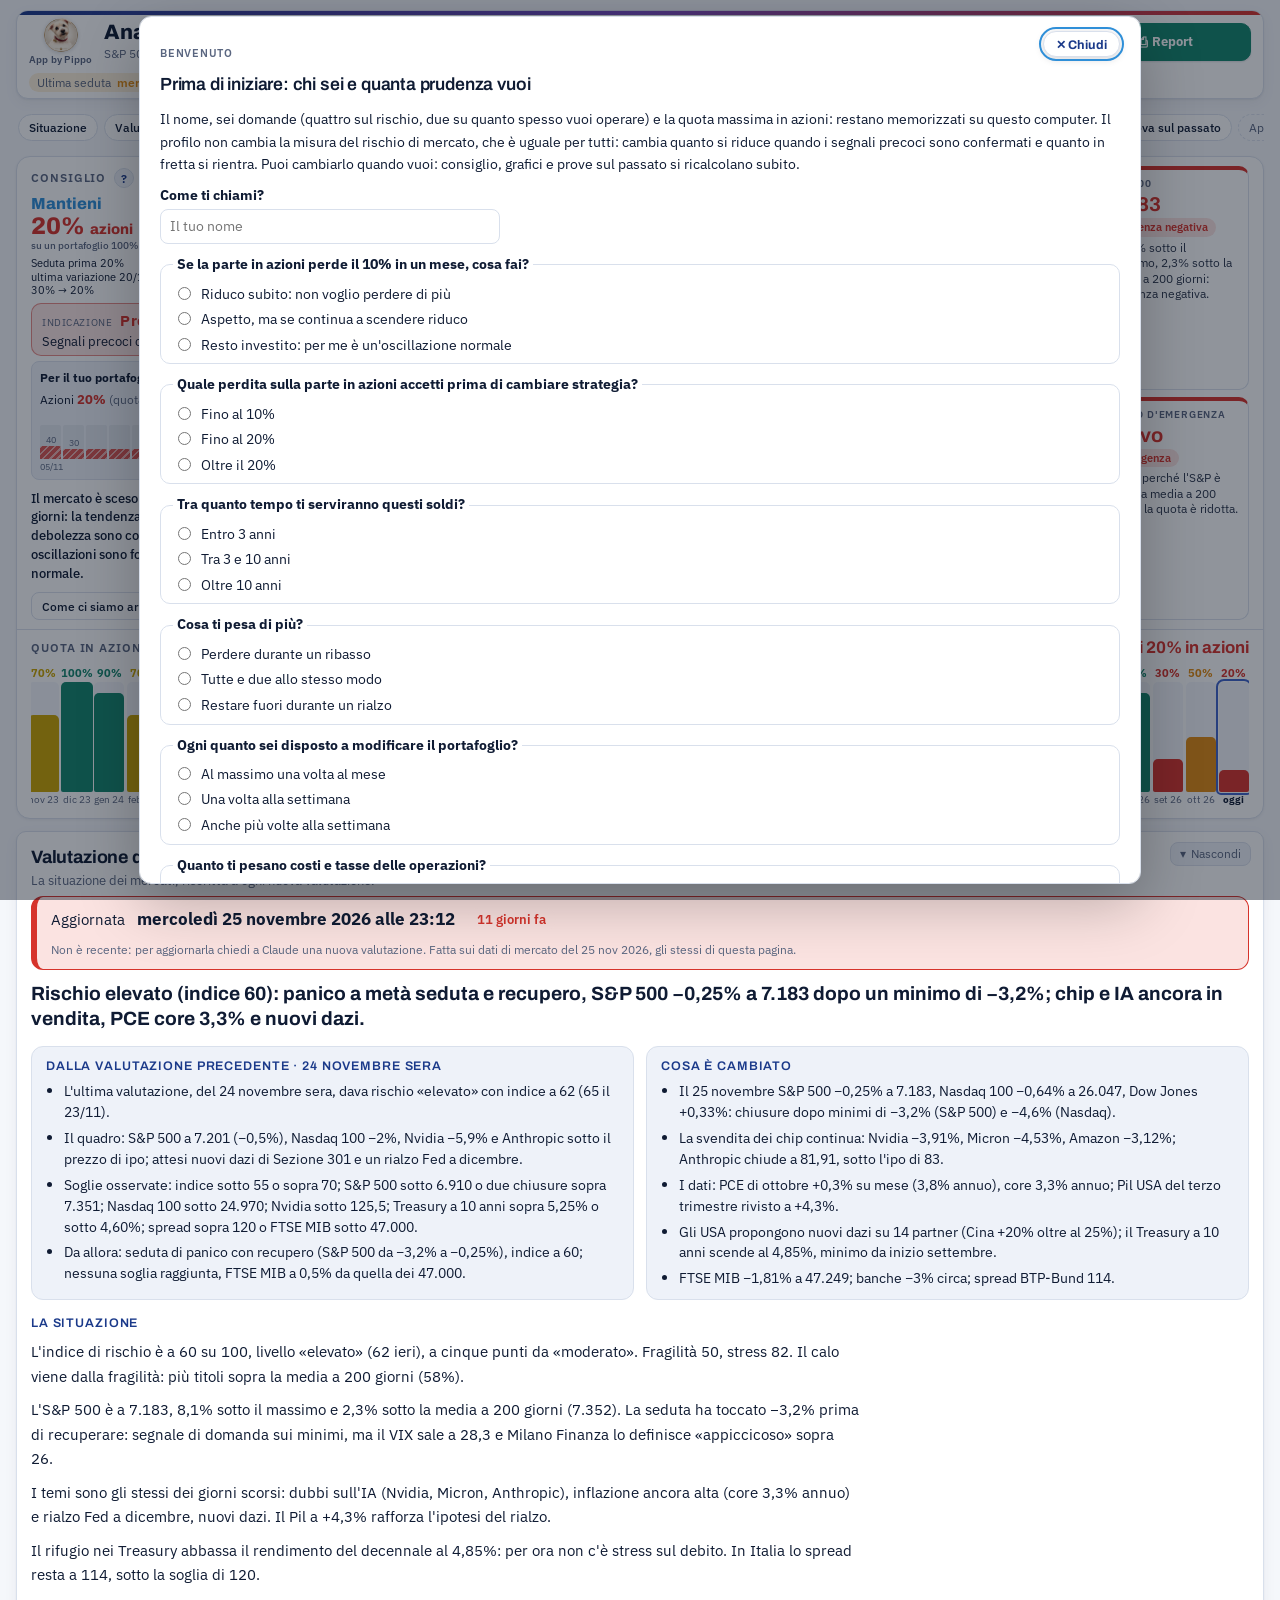
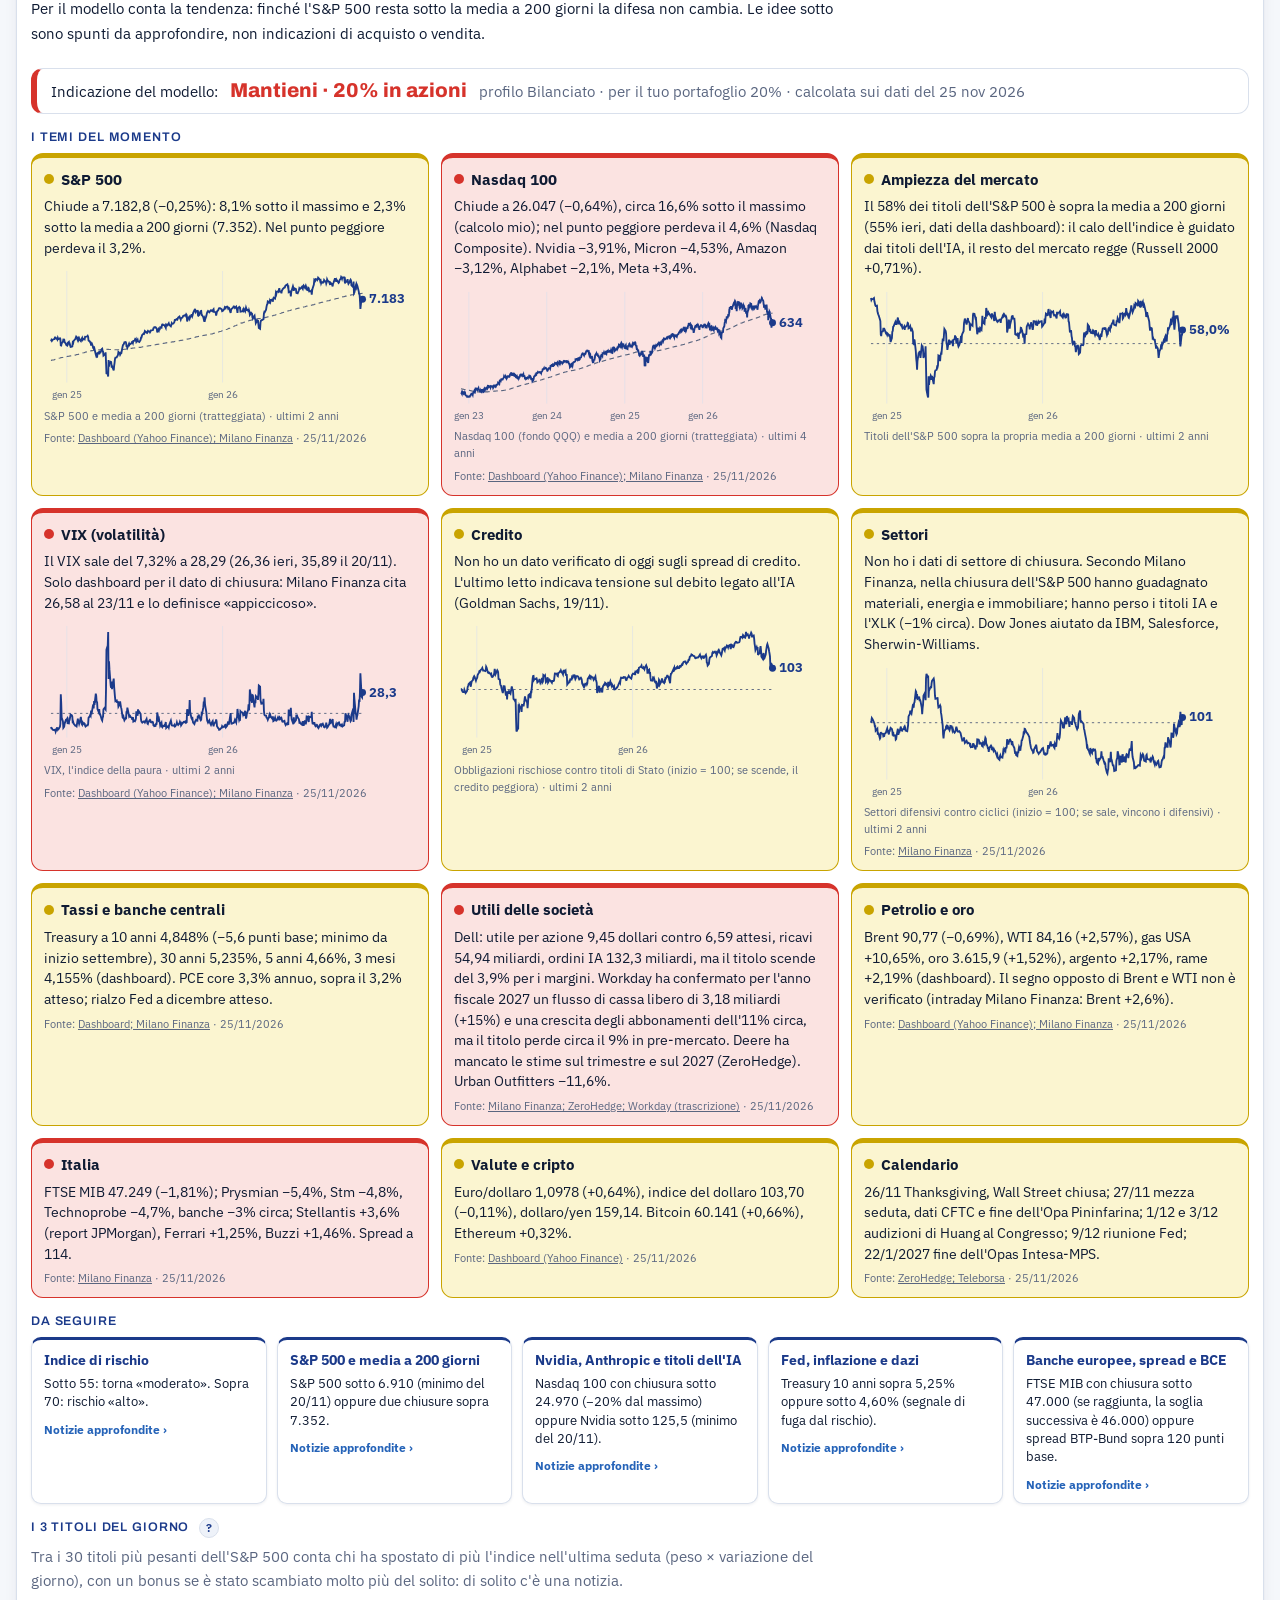
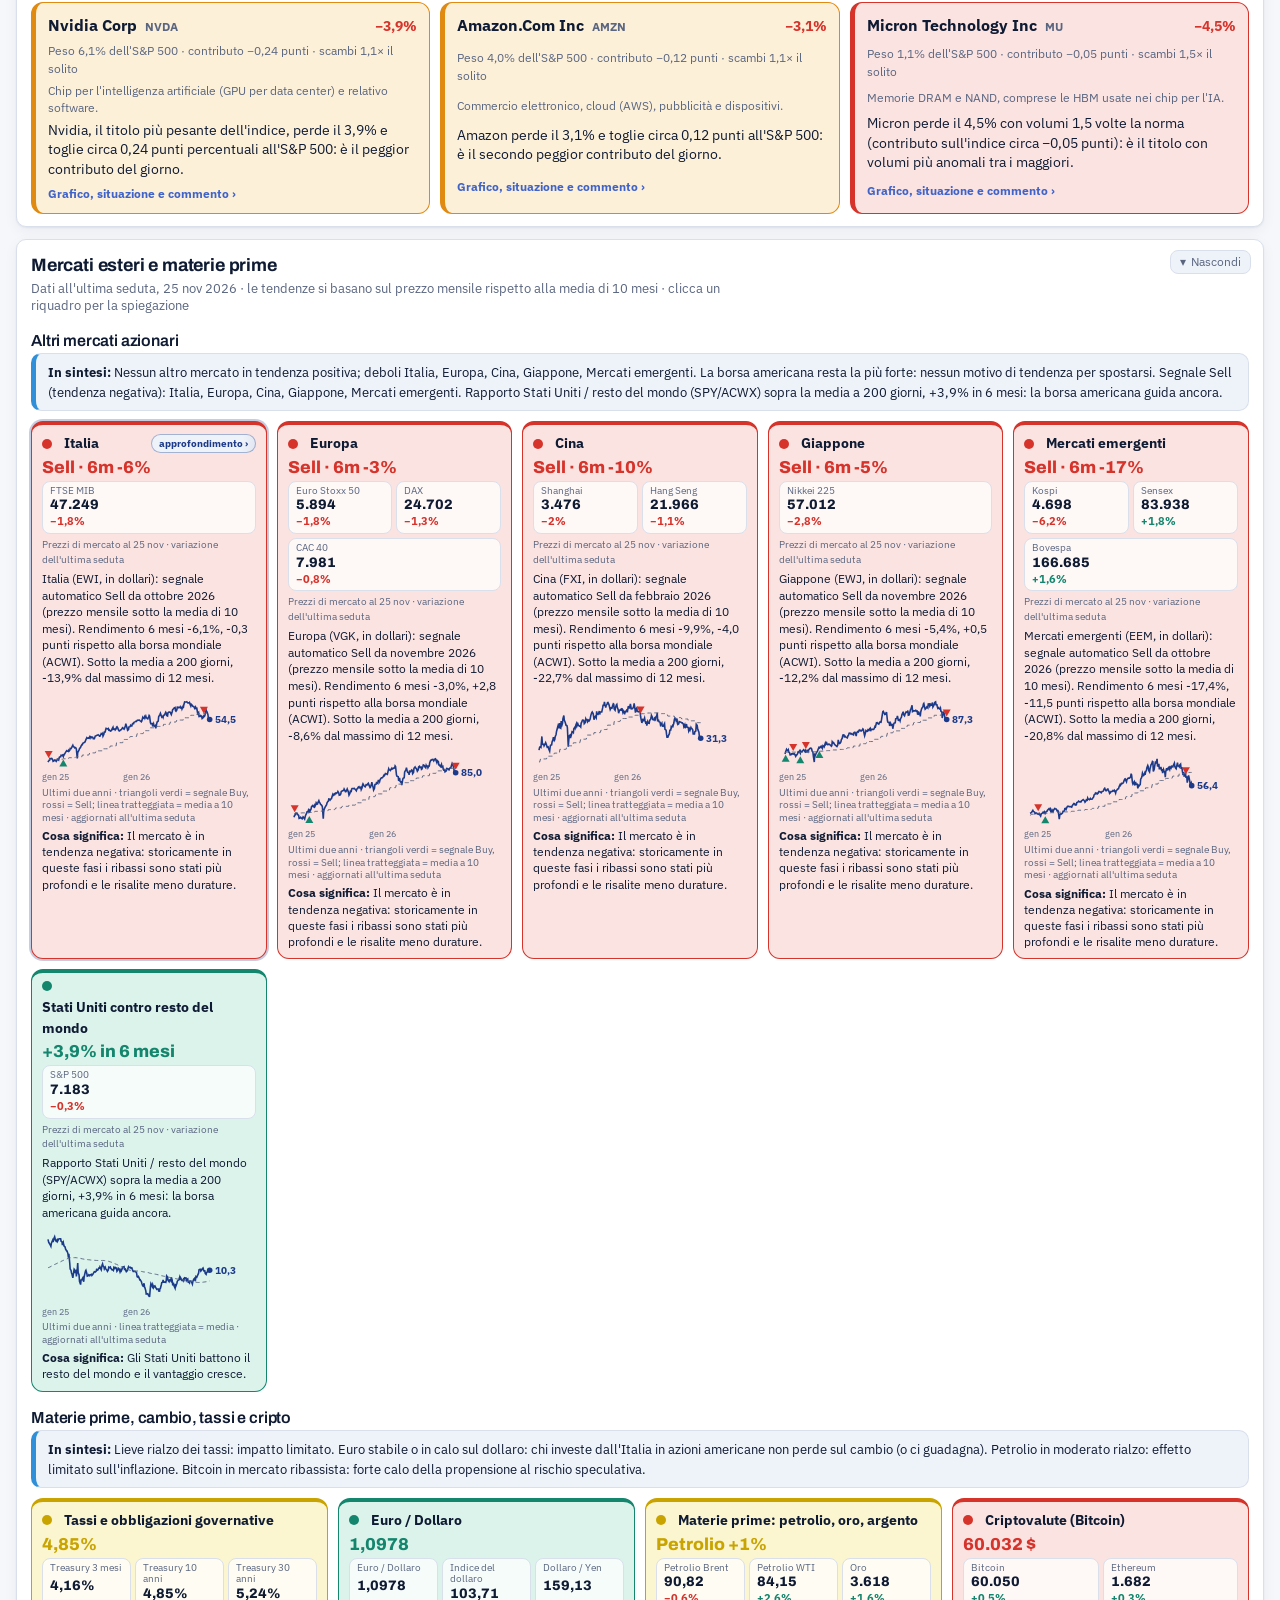
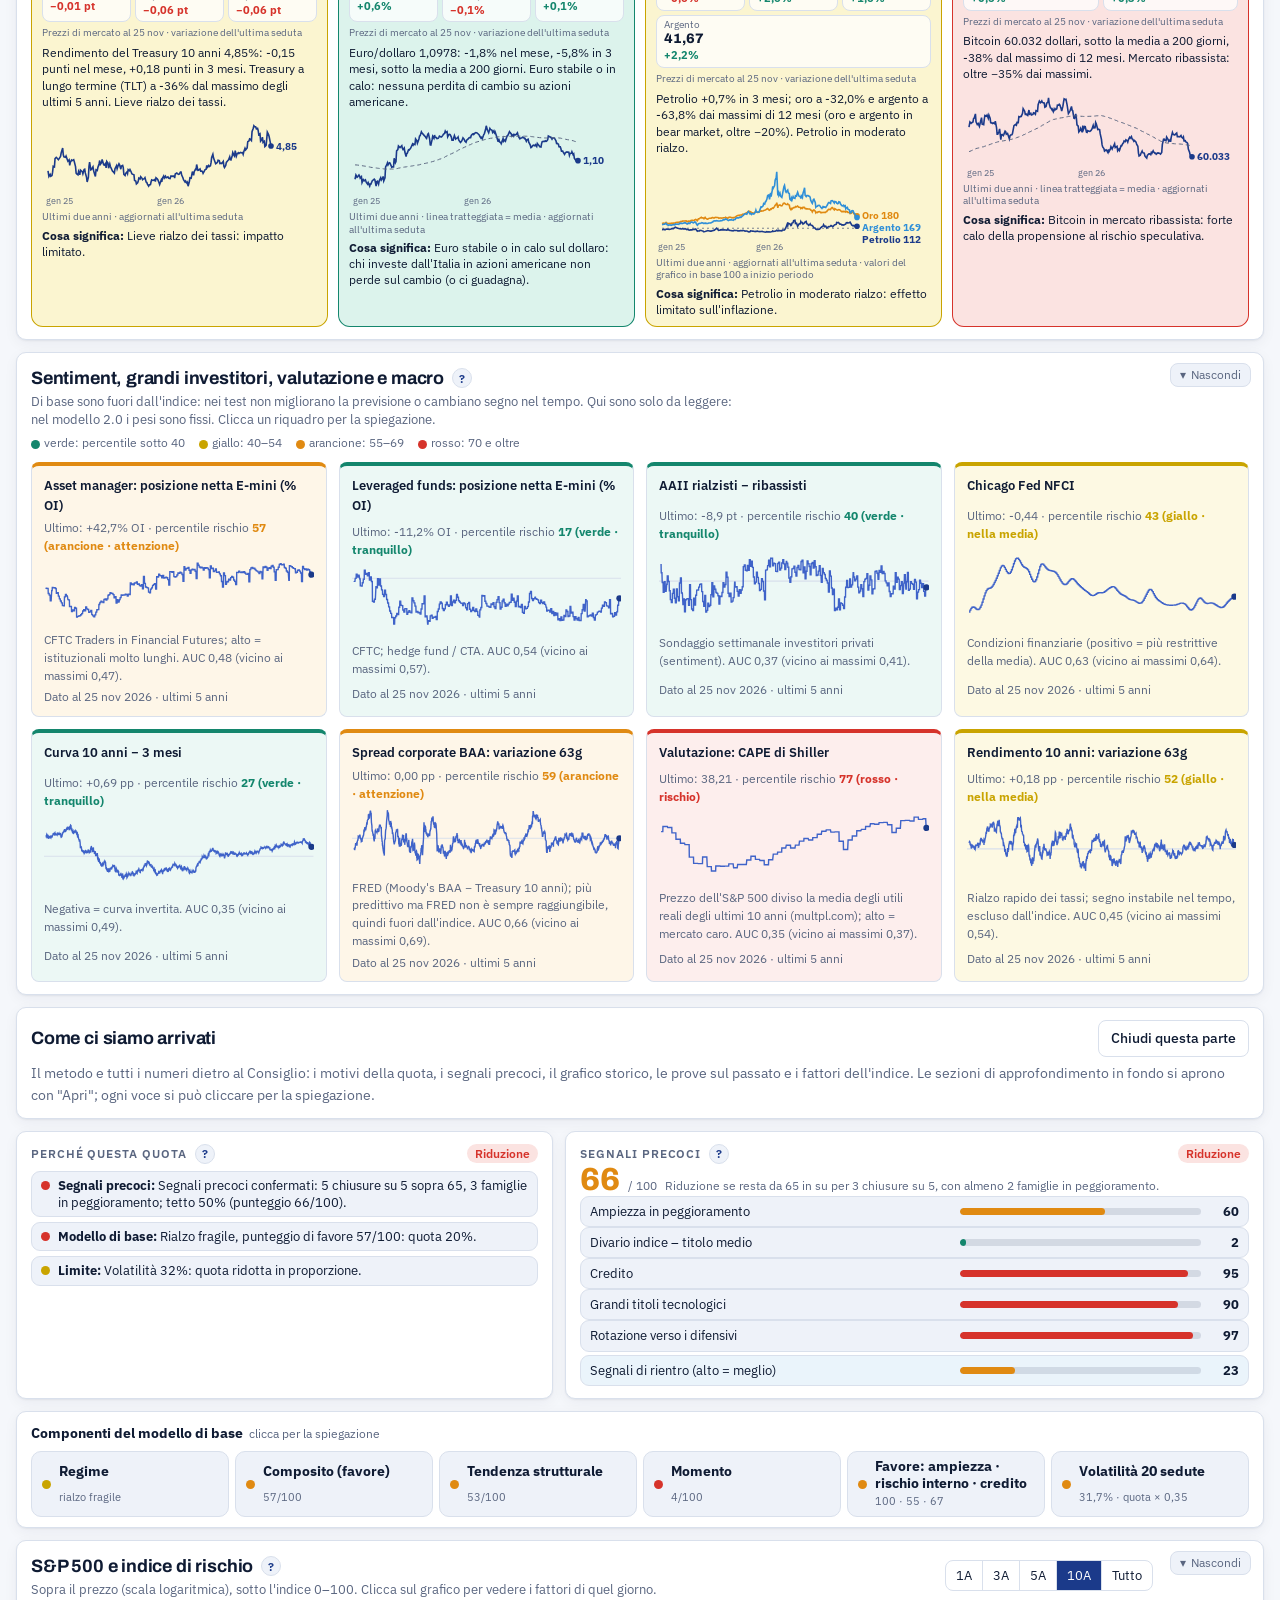
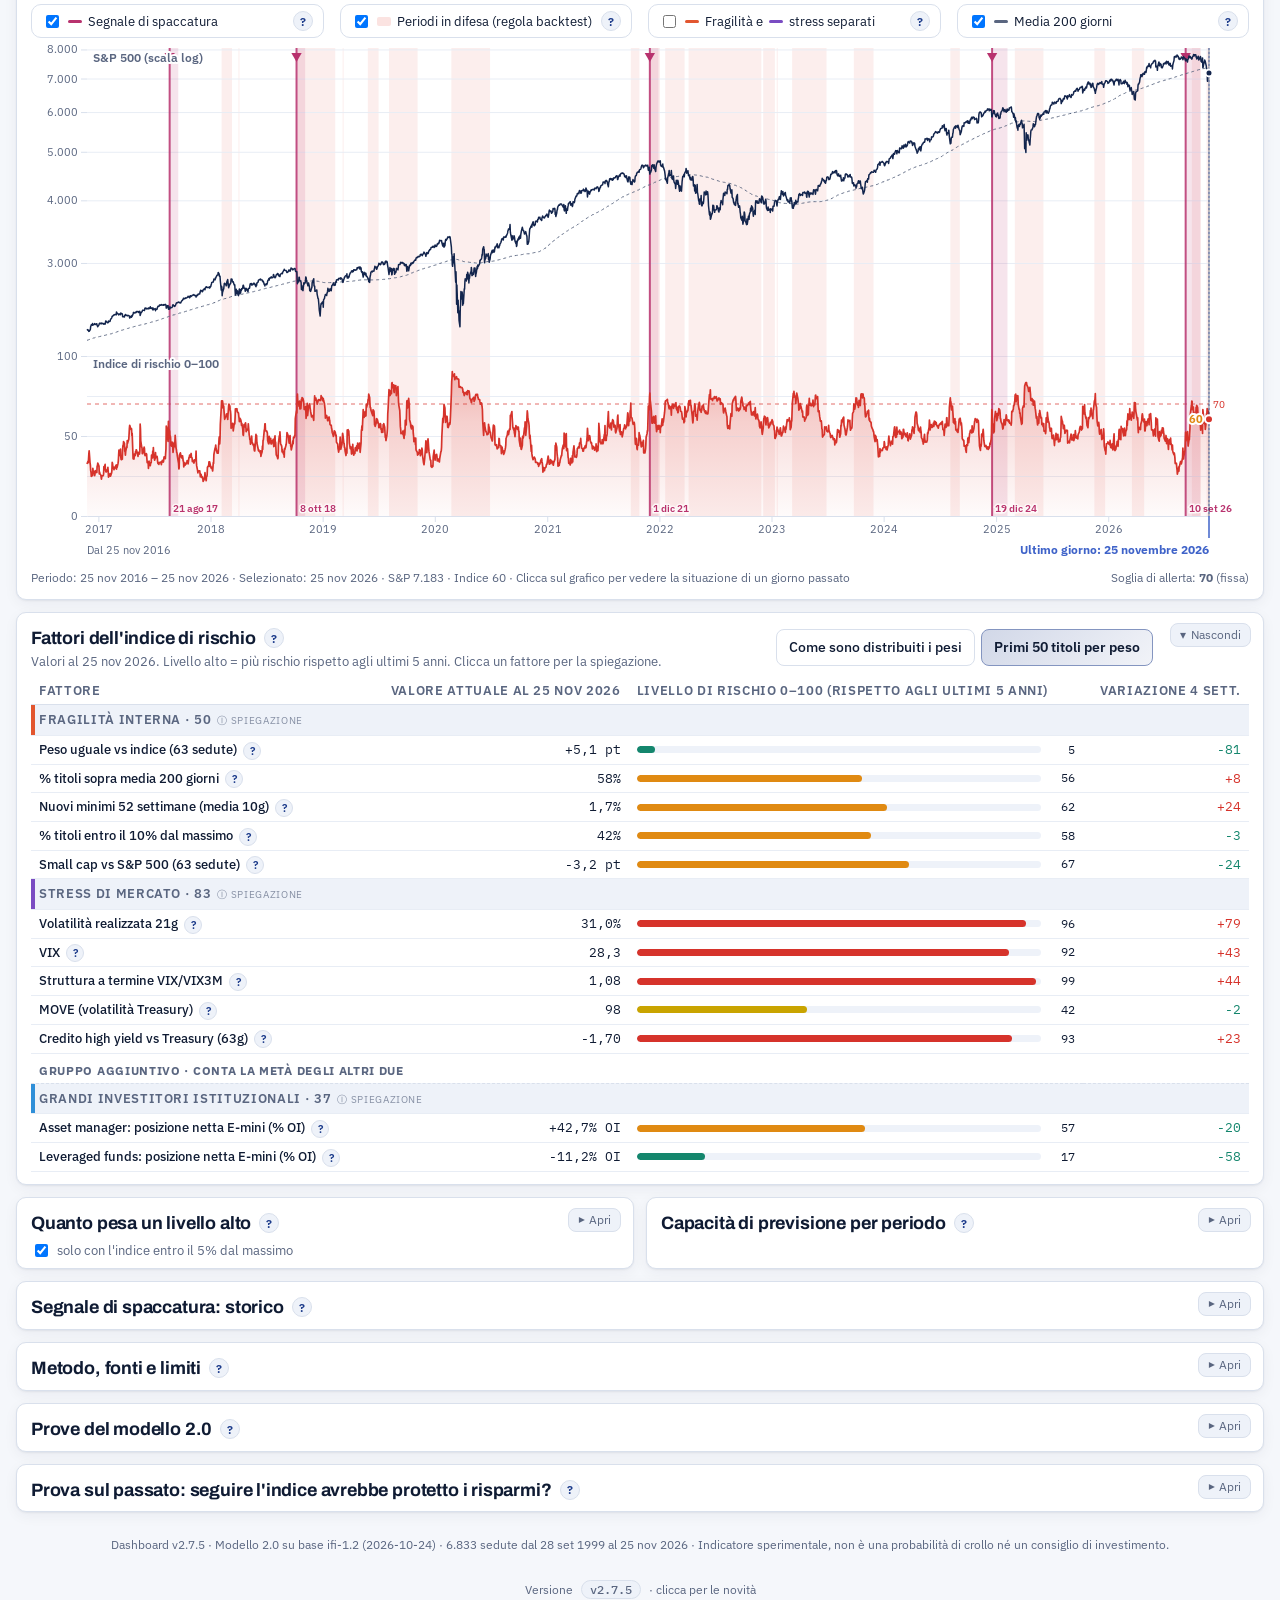
==== commit 3d1becc6: "v2.7.5: tolta la scritta 'Nessuna novità' dalle notizie Co-Authored-By: Claude Sonnet 5.5 <noreply@a" ====
--- a/index.html
+++ b/index.html
@@ -1276,9 +1276,10 @@
   sm.call(this);
   if (this.classList.contains('help')) { const top = () => { this.scrollTop = 0; const h = this.querySelector('.help-in'); if (h) h.scrollTop = 0; }; top(); requestAnimationFrame(top); setTimeout(top, 400); }
 }; })();
-const APP_VERSION = '2.7.4';
+const APP_VERSION = '2.7.5';
 const DEF_GI = 0.5; // peso predefinito del gruppo «Grandi investitori istituzionali»
 const CHANGELOG = [
+  ['2.7.5', '25/11/2026', ['Notizie: tolta la scritta «Nessuna novità in questo aggiornamento · ultima voce del …» dalle colonne delle fonti.']],
   ['2.7.4', '25/11/2026', ['Telefono: i sei pulsanti in alto (Notizie, Indici, Idee, Peso S&P 500, Report, Aggiorna ora) mostrano di nuovo il nome sotto l\'icona, su due righe da tre, tutti della stessa dimensione. Prima restavano solo le icone, tranne Indici. L\'icona di Notizie (un cerchietto quasi invisibile) diventa un giornale.']],
   ['2.7.3', '25/11/2026', ['Il Quotidiano dei Mercati su schermi stretti (telefono, tablet, finestre ridotte fino a 1100 px): in alto quattro schede colorate (Dal web, Milano Finanza, Scenari Economici, ZeroHedge) con il numero di notizie nuove; si passa da una fonte all\'altra con un tocco senza scorrere tutta la pagina. La barra resta fissa in alto.']],
   ['2.7.2', '25/11/2026', ['Scheda Italia, spread BTP-Bund: grafico a barre con il valore scritto sopra ogni barra e la data sotto, colorate per livello e con la linea della soglia 120. Tolto l\'elenco di commenti sotto il grafico.']],
@@ -3765,7 +3766,6 @@
       tb.addEventListener('click', () => { grid.dataset.act = id; tabs.querySelectorAll('.gz-tab').forEach(t => t.classList.toggle('on', t === tb)); }); tabs.append(tb); }
     const br = el(home ? 'a' : 'div', 'gz-brand'); if (home) { br.href = home; br.target = '_blank'; br.rel = 'noopener noreferrer'; br.title = 'Apri ' + nome; }
     br.append(el('b', 'sig', sig), el('span', 'bn', brand), el('span', 'cnt', nNew + (nNew === 1 ? ' nuova' : ' nuove')), el('span', 'sub', sub)); col.append(br);
-    if (!nNew) { const ult = mine.map(dd).sort().pop(); col.append(el('p', 'muted', 'Nessuna novità in questo aggiornamento' + (ult ? ' · ultima voce del ' + fmt(ult) : '') + '.')); }
     const card = (x, old) => { const c = el('article', 'gz-card' + (old ? ' old' : '') + (x.abbonamento ? ' lock' : '') + (!old && x.agg === NEWS.ultimo_agg ? ' fresh' : '')); const m = el('div', 'gz-meta');
       if (x.tema) { const tg = el('span', 'tag', x.tema); tg.style.setProperty('--tc', TEMACOL[x.tema] || '#4a5d8f'); m.append(tg); } if (x.sito && x.sito !== x.tema) m.append(el('span', 'tag sito', x.sito)); const g = el('span', 'dtg'); if (!old && x.agg === NEWS.ultimo_agg) g.append(el('span', 'nuova', 'NUOVA')); g.append(el('span', 'dt', x.data ? fmt(x.data) : 'rilevata il ' + fmt(x.visto))); m.append(g); c.append(m);
       const u = x.abbonamento ? null : safeUrl(x.url); const t = el('h4');
